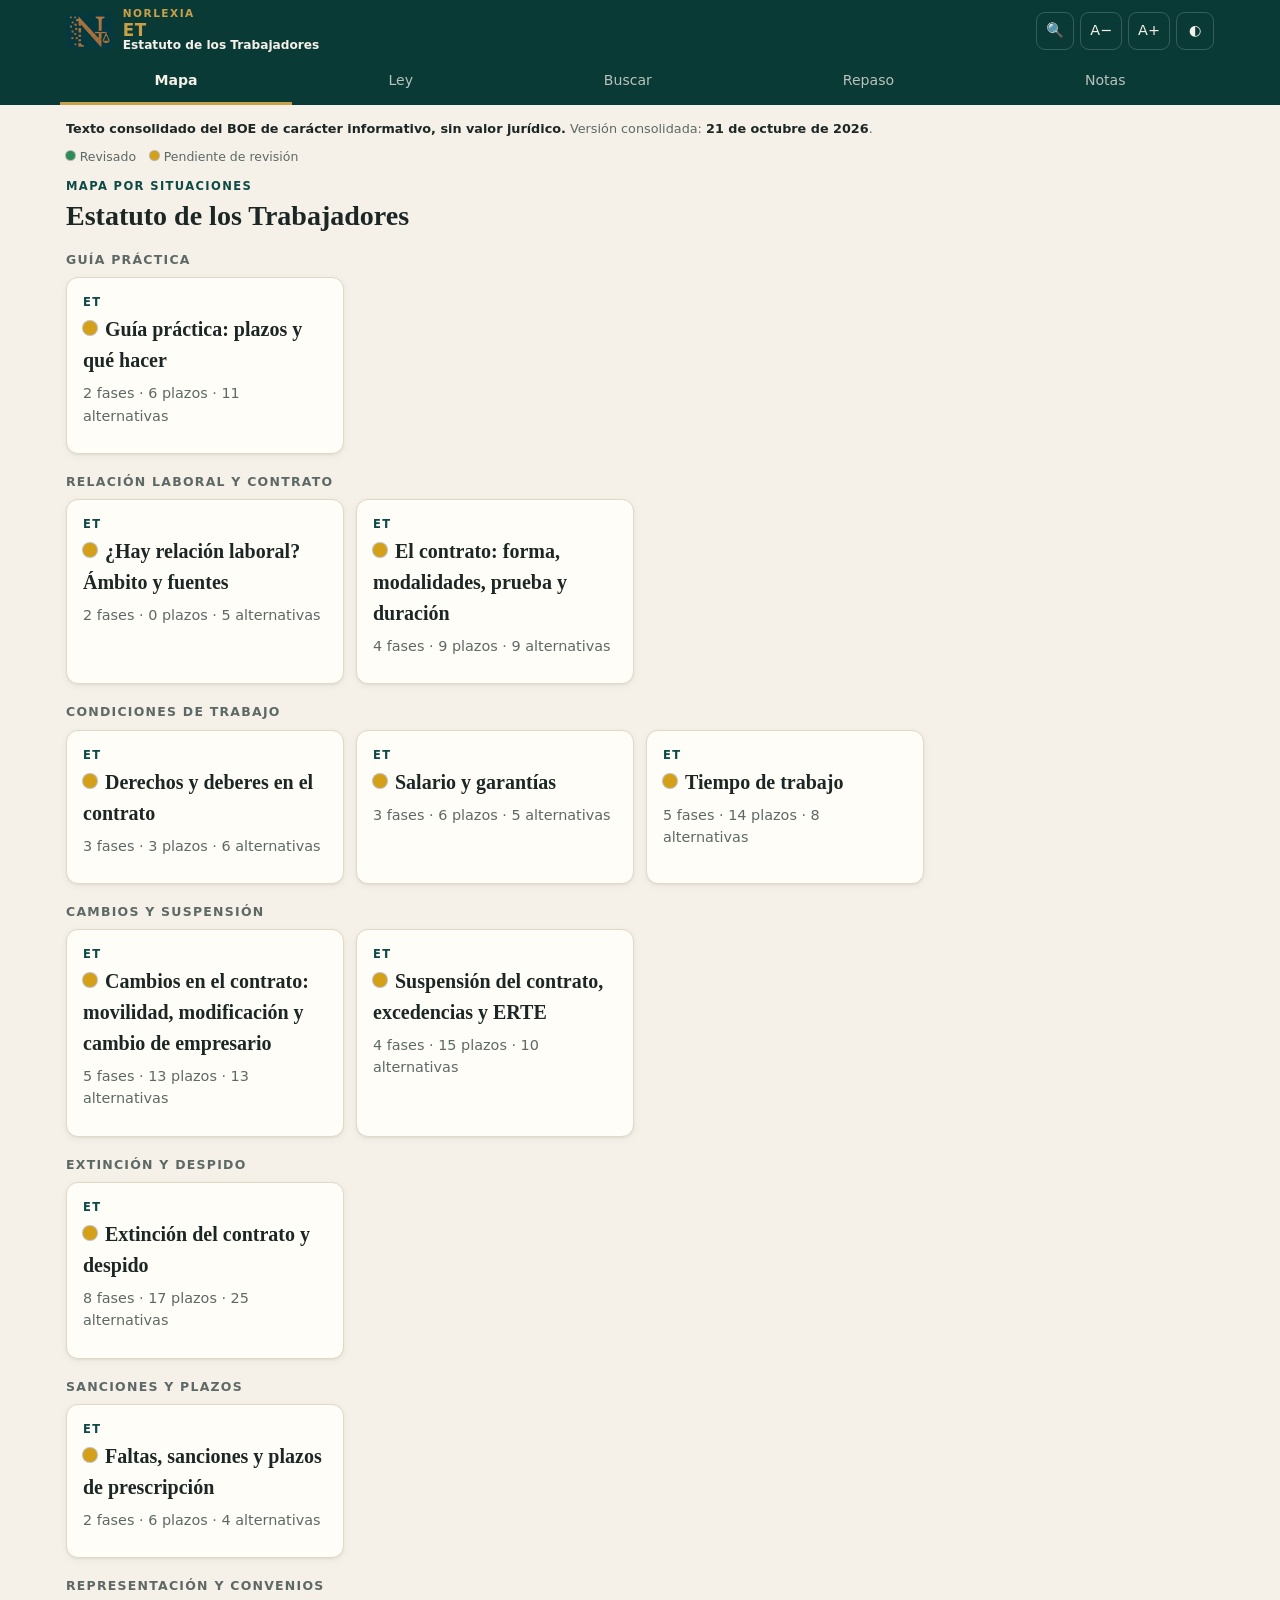
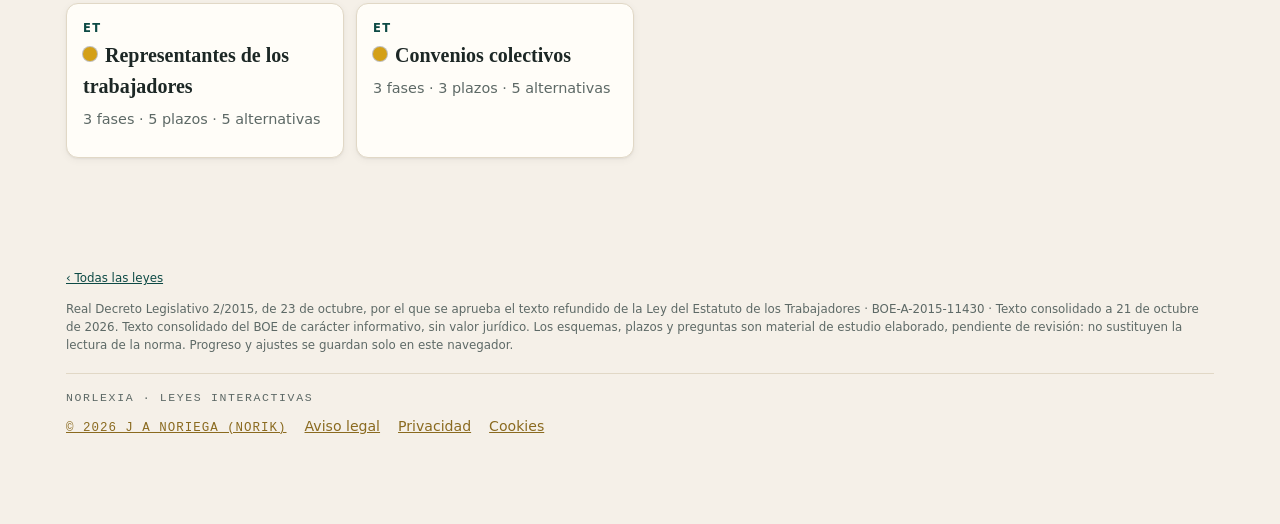
==== et/index.html @ 5eb11c20 "Rótulo del mapa configurable por ley; en el ET, «Mapa por situaciones» Co-Authored-By: Claude Opus 5" ====
<!doctype html>
<html lang="es">
<head>
<meta charset="utf-8">
<meta name="viewport" content="width=device-width, initial-scale=1, viewport-fit=cover">
<title>Mapa procesal NOrlexia</title>
<meta name="description" content="NOrlexia: leyes interactivas con el texto consolidado del BOE, mapa procesal y repaso.">
<style>
:root{
  --verde:#0d4a45; --verde-osc:#0a3a36; --oro:#c9a04a; --crema:#f5f0e8;
  --fondo:#f5f0e8; --superficie:#fffdf8; --superficie2:#efe8da; --texto:#1c2725; --suave:#5d6966;
  --borde:#e1d8c6; --acento:#0d4a45; --acento-txt:#fff; --enlace:#0d4a45; --chip:#e4efe9; --chip-txt:#0d4a45;
  --marca:#f3e3b8; --aviso:#fbf1d9; --aviso-borde:#e6cf94; --peligro:#9a3b1e; --pend:#8a5a00; --pend-fondo:#fdf0d2;
  --sombra:0 1px 2px rgba(0,0,0,.05),0 2px 8px rgba(0,0,0,.05);
  --tam:16px;
}
@media (prefers-color-scheme: dark){
  :root:not([data-theme="light"]){
    --fondo:#0b1c1a; --superficie:#112926; --superficie2:#163330; --texto:#ebe5d8; --suave:#a5b2ae;
    --borde:#244440; --acento:#c9a04a; --acento-txt:#0b1c1a; --enlace:#e3c278; --chip:#1c3b37; --chip-txt:#e3c278;
    --marca:#5a4a1f; --aviso:#2a2a1a; --aviso-borde:#5a4c22; --peligro:#f0a080; --pend:#f3c46b; --pend-fondo:#3a2f12;
    --sombra:none;
  }
}
:root[data-theme="dark"]{
  --fondo:#0b1c1a; --superficie:#112926; --superficie2:#163330; --texto:#ebe5d8; --suave:#a5b2ae;
  --borde:#244440; --acento:#c9a04a; --acento-txt:#0b1c1a; --enlace:#e3c278; --chip:#1c3b37; --chip-txt:#e3c278;
  --marca:#5a4a1f; --aviso:#2a2a1a; --aviso-borde:#5a4c22; --peligro:#f0a080; --pend:#f3c46b; --pend-fondo:#3a2f12;
  --sombra:none;
}
*{box-sizing:border-box}
html{-webkit-text-size-adjust:100%}
body{margin:0;background:var(--fondo);color:var(--texto);
  font:var(--tam)/1.55 system-ui,-apple-system,"Segoe UI",Roboto,sans-serif}
button,input,select{font:inherit;color:inherit}
a{color:var(--enlace)}
[hidden]{display:none!important}

/* ---------- cabecera ---------- */
header.cab{background:var(--verde-osc);color:var(--crema);position:sticky;top:0;z-index:20}
.cab-in{max-width:1180px;margin:0 auto;display:flex;align-items:center;gap:10px;padding:8px 16px}
.cab img{height:36px;width:auto;border-radius:6px;display:block}
.cab .marca{line-height:1.1;min-width:0}
.cab .marca b{display:block;letter-spacing:.14em;font-size:.66rem;color:var(--oro)}
#subtit{display:block;margin-top:1px}
#subtit .ab{display:block;font-size:1.05rem;font-weight:700;color:var(--oro);letter-spacing:.03em}
#subtit .nom{display:-webkit-box;-webkit-line-clamp:3;-webkit-box-orient:vertical;overflow:hidden;font-size:.76rem;font-weight:600;color:var(--crema);line-height:1.15}
.cab .acc{margin-left:auto;display:flex;gap:6px}
.ico{background:transparent;border:1px solid rgba(255,255,255,.18);color:var(--crema);border-radius:9px;
  height:38px;min-width:38px;padding:0 9px;cursor:pointer;font-size:.9rem;display:flex;align-items:center;justify-content:center;text-decoration:none}
nav.tabs{max-width:1180px;margin:0 auto;display:flex;gap:2px;padding:0 10px;overflow-x:auto;scrollbar-width:none}
nav.tabs::-webkit-scrollbar{display:none}
nav.tabs a{flex:1 0 auto;text-align:center;white-space:nowrap;padding:9px 4px 10px;color:rgba(245,240,232,.75);text-decoration:none;
  font-size:.88rem;border-bottom:3px solid transparent}
nav.tabs a[aria-current="page"]{color:var(--crema);border-bottom-color:var(--oro);font-weight:600}
:focus-visible{outline:3px solid var(--oro);outline-offset:2px}

main{max-width:1180px;margin:0 auto;padding:14px 16px 100px}
.aviso-boe{font-size:.8rem;color:var(--suave);margin:0 0 12px}
.aviso-boe b{color:var(--texto)}
.migas{font-size:.78rem;color:var(--suave);margin:2px 0 8px}
.migas a{color:var(--suave);text-decoration:none}
.migas span+span::before,.migas a+span::before{content:" / ";opacity:.6}
.eyebrow{font-size:.72rem;letter-spacing:.12em;text-transform:uppercase;color:var(--acento);font-weight:700}
h1.tit{font-family:Georgia,serif;font-size:1.75rem;line-height:1.15;margin:4px 0 6px}
.lead{color:var(--suave);margin:0 0 12px}
.ext p{margin:.3em 0 .5em}
.relac{margin:0 0 12px}.relac small{display:block;color:var(--suave);margin-bottom:4px}.relac .btn{margin:0 6px 6px 0;white-space:normal}
/* estado de revisión: punto de color (con texto oculto para lectores de pantalla) y leyenda */
:root{--punto-r:#2e8b57;--punto-p:#d4a017;--punto-e:#9aa3a1}
@media (prefers-color-scheme: dark){:root:not([data-theme="light"]){--punto-r:#6cc49a;--punto-p:#f3c46b;--punto-e:#7d8986}}
:root[data-theme="dark"]{--punto-r:#6cc49a;--punto-p:#f3c46b;--punto-e:#7d8986}
.punto{display:inline-block;width:.7em;height:.7em;border-radius:50%;margin-right:.4em;vertical-align:.05em;box-shadow:0 0 0 1px rgba(0,0,0,.25);flex:none}
.punto.r{background:var(--punto-r)}.punto.p{background:var(--punto-p)}.punto.e{background:var(--punto-e)}
.revis{display:inline-block;font-size:.78rem;font-weight:600;color:var(--suave);white-space:nowrap;vertical-align:middle}
.leyenda{font-size:.78rem;color:var(--suave);margin:-4px 0 12px;display:flex;flex-wrap:wrap;gap:4px 14px}
.pend{display:inline-block;background:var(--pend-fondo);color:var(--pend);border:1px solid var(--aviso-borde);
  font-size:.72rem;font-weight:700;border-radius:999px;padding:2px 9px;vertical-align:middle;white-space:nowrap}
.chip{display:inline-block;background:var(--chip);color:var(--chip-txt);border-radius:7px;padding:3px 8px;
  font-size:.8rem;font-weight:600;text-decoration:none;margin:2px 4px 2px 0;border:0;cursor:pointer;white-space:nowrap}
.chip.plazo{background:var(--oro);color:#1c1606;white-space:normal;max-width:100%}
.usado .chip,.mi-item .chip,.tarjeta .chip{white-space:normal;max-width:100%}
.btn{display:inline-flex;align-items:center;justify-content:center;gap:6px;background:var(--superficie);
  border:1px solid var(--borde);border-radius:10px;padding:9px 14px;cursor:pointer;text-decoration:none;color:var(--texto);font-weight:600}
.btn.prim{background:var(--acento);border-color:var(--acento);color:var(--acento-txt)}
.card{background:var(--superficie);border:1px solid var(--borde);border-radius:12px;box-shadow:var(--sombra)}

/* ---------- lista de procesos ---------- */
.grid{display:grid;grid-template-columns:repeat(auto-fill,minmax(260px,1fr));gap:12px}
.proc-card{padding:16px;text-decoration:none;color:var(--texto);display:block}
.proc-card h3{font-family:Georgia,serif;margin:2px 0 6px;font-size:1.25rem}
.proc-card p{margin:0 0 10px;color:var(--suave);font-size:.9rem}
.proc-card.prox{opacity:.55;pointer-events:none}
.seccion-t{font-size:.78rem;letter-spacing:.1em;text-transform:uppercase;color:var(--suave);margin:18px 0 8px;font-weight:700}

/* ---------- procedimiento ---------- */
.cabproc{display:flex;flex-wrap:wrap;gap:10px;align-items:flex-end;justify-content:space-between}
.resumen{display:grid;grid-template-columns:2fr 1fr 1fr;margin:12px 0}
.resumen>div{padding:10px 12px;border-right:1px solid var(--borde)}
.resumen>div:last-child{border-right:0}
.resumen small{display:block;font-size:.68rem;letter-spacing:.08em;text-transform:uppercase;color:var(--suave)}
.resumen b{font-size:.9rem}
.seg{display:flex;gap:18px;border-bottom:1px solid var(--borde);margin:6px 0 12px}
.seg button{background:none;border:0;padding:8px 0;cursor:pointer;color:var(--suave);font-weight:600;border-bottom:3px solid transparent;margin-bottom:-1px}
.seg button[aria-selected="true"]{color:var(--acento);border-bottom-color:var(--acento)}
.layout{display:block}
@media (min-width:980px){
  .layout{display:grid;grid-template-columns:minmax(0,1fr) 400px;gap:18px;align-items:start}
  .ficha-col{position:sticky;top:110px;max-height:calc(100vh - 124px);overflow:auto}
}
@media (max-width:979px){ .ficha-col{display:none} }
/* ruta */
.ruta{list-style:none;margin:0;padding:0;position:relative}
.ruta::before{content:"";position:absolute;left:22px;top:14px;bottom:14px;width:2px;background:var(--borde)}
.ruta li{position:relative;margin:0 0 10px}
.fase{display:flex;gap:12px;align-items:flex-start;width:100%;text-align:left;padding:12px;cursor:pointer;
  background:var(--superficie);border:1px solid var(--borde);border-radius:12px;box-shadow:var(--sombra);color:var(--texto)}
.fase .n{flex:0 0 auto;width:22px;height:22px;border-radius:50%;background:var(--superficie);
  border:2px solid var(--oro);font-size:.62rem;display:flex;align-items:center;justify-content:center;font-weight:700;color:var(--acento)}
.fase .cuerpo{flex:1;min-width:0}
.fase .t{font-weight:700;display:block}
.fase .s{font-size:.84rem;color:var(--suave);display:block}
.fase .meta{display:block;margin-top:6px}
.fase .art{font-family:Georgia,serif;color:var(--acento);font-weight:700;white-space:nowrap;font-size:.92rem}
.fase[aria-current="true"]{border-color:var(--acento);box-shadow:0 0 0 2px var(--acento) inset}
.fase[aria-current="true"] .n{background:var(--acento);color:var(--acento-txt);border-color:var(--acento)}
.bif{font-size:.75rem;color:var(--suave);white-space:nowrap}
/* ficha */
.ficha{padding:16px}
.ficha .eyebrow{color:var(--suave)}
.ficha h2{font-family:Georgia,serif;font-size:1.35rem;line-height:1.2;margin:4px 0 8px}
.ficha h4{font-size:.72rem;letter-spacing:.1em;text-transform:uppercase;color:var(--suave);margin:16px 0 6px;
  border-top:1px solid var(--borde);padding-top:12px}
.ficha p{margin:0 0 8px}
.plz{display:flex;gap:10px;align-items:flex-start;padding:8px 0;border-bottom:1px dashed var(--borde)}
.plz:last-child{border-bottom:0}
.plz .v{flex:0 0 auto;background:var(--oro);color:#1c1606;font-weight:800;border-radius:8px;padding:4px 8px;font-size:.85rem;max-width:45%}
.plz .d{flex:1;font-size:.9rem}
.lit{font-family:Georgia,serif;font-size:.86rem;color:var(--suave);border-left:3px solid var(--oro);padding:2px 0 2px 8px;margin:6px 0 0}
.lit::before{content:"«"} .lit::after{content:"»"}
.rama{display:block;width:100%;text-align:left;background:var(--superficie2);border:1px solid var(--borde);
  border-radius:10px;padding:10px 12px;margin:6px 0;cursor:pointer;color:var(--texto)}
.rama .q{font-weight:700}
.rama .q::before{content:"¿Y si ";color:var(--suave);font-weight:400}
.rama .q::after{content:"?"}
.rama .r{display:none;margin-top:6px;font-size:.92rem}
.rama[aria-expanded="true"] .r{display:block}
.rama .flecha{float:right;color:var(--oro)}
.preg{background:var(--aviso);border:1px solid var(--aviso-borde);border-radius:10px;padding:12px}
.preg .q{font-weight:700;margin:0 0 8px}
.preg .a{margin-top:8px}
.ley-ext{color:var(--enlace);font-weight:600;text-decoration:underline}
.nota{background:var(--aviso);border:1px solid var(--aviso-borde);border-radius:10px;padding:10px 12px;font-size:.86rem;margin-top:10px}
.nota.duda{border-left:4px solid var(--peligro)}
.nota b{color:var(--pend)}
.navfase{display:flex;justify-content:space-between;gap:8px;margin-top:14px}
.navfase .btn{font-size:.85rem;max-width:49%}
.legal-pie{font-size:.74rem;color:var(--suave);margin-top:12px}
/* hoja inferior */
.hoja-fondo{position:fixed;inset:0;background:rgba(0,0,0,.45);z-index:40}
.hoja{position:fixed;left:0;right:0;bottom:0;max-height:88vh;overflow:auto;z-index:41;background:var(--superficie);
  border-radius:16px 16px 0 0;box-shadow:0 -6px 24px rgba(0,0,0,.25);padding-bottom:env(safe-area-inset-bottom)}
.hoja .asa{position:sticky;top:0;background:var(--superficie);display:flex;justify-content:space-between;align-items:center;gap:8px;
  padding:10px 16px;border-bottom:1px solid var(--borde);z-index:1}
.hoja .asa b{font-size:.85rem;color:var(--suave)}
.hoja .asa .btn{white-space:nowrap;flex:0 0 auto}
@media (min-width:640px){ .hoja{left:50%;right:auto;width:640px;transform:translateX(-50%)} }

/* tablas */
.tabla{width:100%;border-collapse:collapse;font-size:.9rem}
.tabla th{text-align:left;font-size:.7rem;letter-spacing:.08em;text-transform:uppercase;color:var(--suave);padding:6px 8px;border-bottom:1px solid var(--borde)}
.tabla td{padding:9px 8px;border-bottom:1px solid var(--borde);vertical-align:top}
.tabla td.p{font-weight:800}
.lista-arts a{display:block;padding:9px 4px;border-bottom:1px solid var(--borde);text-decoration:none;color:var(--texto)}
.lista-arts a b{color:var(--enlace)}

/* ley: árbol y artículo */
.arbol details{border-left:2px solid var(--borde);margin:2px 0 2px 2px;padding-left:10px}
.arbol > details{border-left:0;padding-left:0;margin-left:0}
.arbol summary{cursor:pointer;padding:7px 4px;list-style:none;border-radius:6px}
.arbol summary::-webkit-details-marker{display:none}
.arbol summary::before{content:"▸";display:inline-block;width:1em;color:var(--oro);transition:transform .15s}
.arbol details[open] > summary::before{transform:rotate(90deg)}
.arbol .rot{font-weight:700;color:var(--acento)}
.arbol .est{color:var(--suave);font-style:italic}
.arbol ul{list-style:none;margin:0;padding:0 0 4px 1em}
.arbol li a{display:block;padding:6px 4px;text-decoration:none;color:var(--texto);border-radius:6px}
.arbol li a b{color:var(--enlace)}
.arbol .top-art{display:block;padding:7px 4px;font-weight:700;text-decoration:none}
article.art{padding:16px}
article.art h1{font-family:Georgia,serif;font-size:1.3rem;margin:0 0 12px;line-height:1.3}
article.art h1 .r{color:var(--acento)}
article.art .txt p{font-family:Georgia,serif;font-size:1.06em;margin:0 0 .75em;line-height:1.62}
article.art .txt p.cita{padding-left:1em;border-left:3px solid var(--borde)}
.nota-boe{font-size:.85rem;background:var(--aviso);border-left:4px solid var(--oro);padding:8px 10px;border-radius:6px;margin:.5em 0 .9em}
mark.destacado{background:var(--marca);color:inherit;font-weight:700;padding:0 2px}
mark.hl{background:var(--marca);color:inherit;padding:0 1px;border-radius:2px}
.navart{display:flex;justify-content:space-between;gap:8px;margin-top:12px}
.navart .btn{max-width:48%;font-weight:500;font-size:.88rem}
.usado{margin-top:12px;font-size:.88rem;border-top:1px solid var(--borde);padding-top:10px}

/* buscador */
.buscador input[type=search]{width:100%;padding:12px 14px;border:1px solid var(--borde);border-radius:12px;background:var(--superficie);font-size:1rem}
.opciones{display:flex;flex-wrap:wrap;gap:12px;font-size:.84rem;color:var(--suave);margin:8px 0}
.opciones label{display:flex;align-items:center;gap:4px;cursor:pointer}
.res-info{font-size:.84rem;color:var(--suave);margin:6px 0}
.resultados{list-style:none;padding:0;margin:0}
.resultados li{margin:8px 0}
.resultados a{display:block;padding:10px 12px;text-decoration:none;color:var(--texto)}
.resultados .t{color:var(--enlace);font-weight:700}
.resultados .frag{font-size:.86rem;color:var(--suave);margin-top:3px}
.tipo{font-size:.68rem;letter-spacing:.08em;text-transform:uppercase;color:var(--oro);font-weight:800}

/* repaso */
.rep-top{display:flex;flex-wrap:wrap;gap:8px;align-items:center;justify-content:space-between;margin-bottom:10px}
.rep-top select{padding:8px;border-radius:10px;border:1px solid var(--borde);background:var(--superficie);max-width:100%;min-width:0}
.rep-top{min-width:0}
.barra{height:8px;background:var(--superficie2);border-radius:99px;overflow:hidden;margin:6px 0 12px}
.barra i{display:block;height:100%;background:var(--oro)}
.tarjeta{padding:18px;min-height:220px}
.tarjeta .q{font-family:Georgia,serif;font-size:1.25rem;line-height:1.3;margin:8px 0 14px}
.tarjeta .a{border-top:1px solid var(--borde);padding-top:12px;margin-top:12px}
.botones{display:flex;gap:8px;flex-wrap:wrap;margin-top:14px}
.botones .btn{flex:1}
.vacio{color:var(--suave);font-style:italic}
/* recursos */
.selgrid{display:grid;grid-template-columns:1fr;gap:8px}
@media (min-width:760px){ .selgrid{grid-template-columns:1fr 1fr} }
.selres{display:block;width:100%;text-align:left;background:var(--superficie);border:1px solid var(--borde);border-radius:12px;padding:12px 14px;cursor:pointer;color:var(--texto);box-shadow:var(--sombra)}
.selres .quien{font-size:.68rem;letter-spacing:.08em;text-transform:uppercase;color:var(--suave);font-weight:700}
.selres .nom{font-weight:700;display:block;margin-top:2px}
.selres .sol{display:none;margin-top:10px;border-top:1px solid var(--borde);padding-top:10px}
.selres[aria-expanded="true"]{border-color:var(--acento)}
.selres[aria-expanded="true"] .sol{display:block}
.sol .rec{font-family:Georgia,serif;font-size:1.15rem;font-weight:700;color:var(--acento)}
.sol .ninguno{color:var(--peligro)}
.recficha{padding:14px 16px;margin-bottom:10px;scroll-margin-top:120px}
.recficha h3{font-family:Georgia,serif;margin:0 0 6px;font-size:1.2rem}
.recficha.novig{opacity:.75;border-style:dashed}
.recficha dl{margin:6px 0 0;display:grid;grid-template-columns:auto 1fr;gap:4px 12px;font-size:.92rem}
.recficha dt{color:var(--suave);font-weight:700;font-size:.78rem;text-transform:uppercase;letter-spacing:.06em;padding-top:2px}
.recficha dd{margin:0}
.opc{display:block;width:100%;text-align:left;margin:8px 0;padding:12px 14px;border-radius:10px;border:1px solid var(--borde);background:var(--superficie2);cursor:pointer;color:var(--texto);font-weight:600}
.opc.ok{background:#d9efe2;border-color:#2e7d4f;color:#14482b}
.opc.mal{background:#f6dcd3;border-color:var(--peligro);color:#6b2410}
:root[data-theme="dark"] .opc.ok{background:#1d4a32;color:#d8f3e2} :root[data-theme="dark"] .opc.mal{background:#4a2418;color:#f6dcd3}
/* marcadores y notas */
.mis{display:flex;flex-wrap:wrap;gap:6px;align-items:center;margin:8px 0 4px}
.mis .btn{padding:6px 10px;font-size:.85rem}
.mis .btn[aria-pressed="true"]{background:var(--oro);border-color:var(--oro);color:#1c1606}
.mis textarea{width:100%;min-height:88px;border:1px solid var(--borde);border-radius:10px;padding:10px;background:var(--superficie2);font:inherit;font-size:.95rem;color:var(--texto);resize:vertical}
.mis .guardado{font-size:.75rem;color:var(--suave)}
.mi-item{padding:12px 14px;margin-bottom:8px}
.mi-item .cab{display:flex;justify-content:space-between;gap:8px;align-items:flex-start}
.mi-item a.t{font-weight:700;text-decoration:none;color:var(--enlace)}
.mi-item .txtnota{white-space:pre-wrap;margin:6px 0 0;font-size:.92rem}
.mi-item .fecha{font-size:.72rem;color:var(--suave)}
.borrar{background:none;border:0;color:var(--peligro);cursor:pointer;font-size:.85rem;padding:2px 4px}
.ind{color:var(--oro);font-size:.8rem;margin-left:4px}
/* botón Atrás flotante */
#atras{position:fixed;left:14px;bottom:calc(14px + env(safe-area-inset-bottom));z-index:30;
  background:var(--acento);color:var(--acento-txt);border:0;border-radius:999px;padding:11px 18px 11px 14px;
  font-weight:700;font-size:.95rem;box-shadow:0 4px 14px rgba(0,0,0,.25);cursor:pointer}
footer{max-width:1180px;margin:0 auto;padding:0 16px 30px;font-size:.74rem;color:var(--suave)}
/* pie legal y ventana © (igual que norlexia.es) */
:root{--pie-oro:#8a6a1f}
@media (prefers-color-scheme: dark){:root:not([data-theme="light"]){--pie-oro:#c9a04a}}
:root[data-theme="dark"]{--pie-oro:#c9a04a}
.pie-legal{border-top:1px solid var(--borde);margin-top:18px;padding-top:16px;padding-bottom:56px}  /* deja sitio al botón «‹ Atrás» */
.pie-marca{font:500 .72rem/1.4 ui-monospace,SFMono-Regular,Menlo,Consolas,monospace;letter-spacing:.14em;text-transform:uppercase;color:var(--suave);margin:0 0 10px}
.pie-links{display:flex;flex-wrap:wrap;gap:6px 18px;align-items:baseline;margin:0;font-size:.88rem}
.pie-links a{color:var(--pie-oro)}
.pie-copy{background:none;border:0;padding:0;cursor:pointer;color:var(--pie-oro);text-decoration:underline;font:500 .78rem/1.4 ui-monospace,SFMono-Regular,Menlo,Consolas,monospace;letter-spacing:.08em;text-transform:uppercase}
.ip{max-width:600px;width:calc(100% - 32px);border:1px solid rgba(255,255,255,.12);border-radius:10px;padding:22px 24px 10px;background:#062e2b;color:#e3ded2;box-shadow:0 20px 50px rgba(0,0,0,.45);font-size:16px}
.ip::backdrop{background:rgba(5,20,18,.55)}
.ip-cab{display:flex;justify-content:space-between;align-items:flex-start;gap:14px}
.ip h2{font-family:Georgia,serif;font-size:1.25rem;font-weight:500;line-height:1.3;margin:0 0 14px;color:#f5f0e8}
.ip-cerrar{flex:none;background:transparent;border:1px solid rgba(255,255,255,.25);color:#e3ded2;border-radius:6px;padding:7px 12px;cursor:pointer;font:500 .72rem ui-monospace,SFMono-Regular,Menlo,Consolas,monospace;letter-spacing:.12em;text-transform:uppercase}
.ip p{margin:0 0 12px;font-size:.95rem;line-height:1.6}
.ip strong{color:#f5f0e8}
.ley-boe{color:inherit;text-decoration:underline;text-decoration-color:var(--oro,#c9a04a);text-underline-offset:4px}
</style>
</head>
<body>
<header class="cab">
  <div class="cab-in">
    <a href="../index.html" title="Todas las leyes" style="display:flex;align-items:center;gap:10px;text-decoration:none;color:inherit;min-width:0">
    <img id="logo" alt="NOrlexia" width="47" height="36">
    <div class="marca"><b>NORLEXIA</b><span id="subtit">Mapa procesal</span></div></a>
    <div class="acc">
      <a class="ico" href="#buscar" title="Buscar" aria-label="Buscar">🔍</a>
      <button class="ico" id="menos" title="Reducir letra" aria-label="Reducir tamaño de letra">A−</button>
      <button class="ico" id="mas" title="Aumentar letra" aria-label="Aumentar tamaño de letra">A+</button>
      <button class="ico" id="tema" title="Modo claro/oscuro" aria-label="Cambiar modo claro u oscuro">◐</button>
    </div>
  </div>
  <nav class="tabs" aria-label="Secciones">
    <a href="#procesos" data-v="procesos">Mapa</a>
    <a href="#procedimientos" data-v="procedimientos">Procedimientos</a>
    <a href="#recursos" data-v="recursos">Recursos</a>
    <a href="#ley" data-v="ley">Ley</a>
    <a href="#buscar" data-v="buscar">Buscar</a>
    <a href="#repaso" data-v="repaso">Repaso</a>
    <a href="#notas" data-v="notas">Notas</a>
  </nav>
</header>

<main id="main">
  <p class="aviso-boe" id="aviso"></p>
  <p class="leyenda" id="leyenda" aria-label="Leyenda del estado de revisión"></p>
  <section id="v-procesos" hidden></section>
  <section id="v-proc" hidden></section>
  <section id="v-procedimientos" hidden></section>
  <section id="v-ley" hidden><div class="arbol" id="arbol"></div></section>
  <section id="v-art" hidden></section>
  <section id="v-buscar" hidden>
    <div class="buscador">
      <input type="search" id="q" placeholder="Artículo (7 bis, DA 5), fase, plazo o texto" autocomplete="off" aria-label="Buscar">
      <div class="opciones">
        <label><input type="radio" name="modo" value="auto" checked> Todo</label>
        <label><input type="radio" name="modo" value="num"> Nº de artículo</label>
        <label><input type="radio" name="modo" value="txt"> Texto de la ley</label>
        <label><input type="checkbox" id="exacta"> Frase exacta</label>
      </div>
    </div>
    <div class="res-info" id="resinfo"></div>
    <ul class="resultados" id="res"></ul>
    <p class="vacio" id="ayuda">Busca por número («404», «283 bis a», «DA 5»), por fase o plazo («contestar», «rebeldía») o por cualquier texto de la ley. Sin distinguir tildes ni mayúsculas.</p>
  </section>
  <section id="v-repaso" hidden></section>
  <section id="v-recursos" hidden></section>
  <section id="v-notas" hidden></section>
</main>
<button id="atras" hidden aria-label="Volver a la pantalla anterior">‹ Atrás</button>
<div class="hoja-fondo" id="hojaFondo" hidden></div>
<div class="hoja" id="hoja" hidden role="dialog" aria-modal="true" aria-labelledby="hojaTit">
  <div class="asa"><b id="hojaTit"></b><a class="btn" id="hojaCerrar" href="#">Cerrar ✕</a></div>
  <div id="hojaCuerpo"></div>
</div>
<footer><p><a href="../index.html">‹ Todas las leyes</a></p><p id="pie"></p>
<div class="pie-legal">
  <p class="pie-marca">NORLEXIA · Leyes interactivas</p>
  <nav class="pie-links" aria-label="Información legal">
    <button type="button" class="pie-copy" id="ipAbrir" aria-haspopup="dialog">© 2026 J A Noriega (Norik)</button>
    <a href="../aviso-legal.html">Aviso legal</a>
    <a href="../politica-privacidad.html">Privacidad</a>
    <a href="../cookies.html">Cookies</a>
  </nav>
</div>
</footer>
<dialog class="ip" id="ip" aria-labelledby="ipTit">
  <div class="ip-cab"><h2 id="ipTit">Propiedad intelectual y condiciones de uso</h2>
    <button type="button" class="ip-cerrar" id="ipCerrar">Cerrar</button></div>
  <p><strong>© 2026 J A Noriega (Norik). Desarrollador de NORLEXia.</strong></p>
  <p>Se autoriza consultar esta web y compartir su dirección libremente.</p>
  <p>No se autoriza copiar ni modificar el código, la estructura, el diseño ni el desarrollo original, ni
    explotarlos comercialmente, sin autorización previa y expresa de su desarrollador.</p>
  <p>Las normas, los datos públicos y los enlaces a fuentes oficiales conservan su propio régimen jurídico y no se
    reivindican como contenido exclusivo.</p>
</dialog>

<script id="datos-ley" type="application/json">{"ley":{"id":"et","nombre":"Real Decreto Legislativo 2/2015, de 23 de octubre, por el que se aprueba el texto refundido de la Ley del Estatuto de los Trabajadores","abreviatura":"ET","boe":"BOE-A-2015-11430","fecha_version":"21 de octubre de 2026","nota_general_boe":"","aviso":"Texto consolidado del BOE de carácter informativo, sin valor jurídico","nombre_corto":"Estatuto de los Trabajadores","titulo_mapa":"Estatuto de los Trabajadores","rotulo_mapa":"Mapa por situaciones"},"estructura":[{"tipo":"articulo","clave":"preambulo"},{"tipo":"titulo","rotulo":"TÍTULO I","titulo":"De la relación individual de trabajo","hijos":[{"tipo":"capitulo","rotulo":"CAPÍTULO I","titulo":"Disposiciones generales","hijos":[{"tipo":"seccion","rotulo":"Sección 1.ª","titulo":"Ámbito y fuentes","hijos":[{"tipo":"articulo","clave":"1"},{"tipo":"articulo","clave":"2"},{"tipo":"articulo","clave":"3"}]},{"tipo":"seccion","rotulo":"Sección 2.ª","titulo":"Derechos y deberes laborales básicos","hijos":[{"tipo":"articulo","clave":"4"},{"tipo":"articulo","clave":"5"}]},{"tipo":"seccion","rotulo":"Sección 3.ª","titulo":"Elementos y eficacia del contrato de trabajo","hijos":[{"tipo":"articulo","clave":"6"},{"tipo":"articulo","clave":"7"},{"tipo":"articulo","clave":"8"},{"tipo":"articulo","clave":"9"}]},{"tipo":"seccion","rotulo":"Sección 4.ª","titulo":"Modalidades del contrato de trabajo","hijos":[{"tipo":"articulo","clave":"10"},{"tipo":"articulo","clave":"11"},{"tipo":"articulo","clave":"12"},{"tipo":"articulo","clave":"13"}]}]},{"tipo":"capitulo","rotulo":"CAPÍTULO II","titulo":"Contenido del contrato de trabajo","hijos":[{"tipo":"seccion","rotulo":"Sección 1.ª","titulo":"Duración del contrato","hijos":[{"tipo":"articulo","clave":"14"},{"tipo":"articulo","clave":"15"},{"tipo":"articulo","clave":"16"}]},{"tipo":"seccion","rotulo":"Sección 2.ª","titulo":"Derechos y deberes derivados del contrato","hijos":[{"tipo":"articulo","clave":"17"},{"tipo":"articulo","clave":"18"},{"tipo":"articulo","clave":"19"},{"tipo":"articulo","clave":"20"},{"tipo":"articulo","clave":"20 bis"},{"tipo":"articulo","clave":"21"}]},{"tipo":"seccion","rotulo":"Sección 3.ª","titulo":"Clasificación profesional y promoción en el trabajo","hijos":[{"tipo":"articulo","clave":"22"},{"tipo":"articulo","clave":"23"},{"tipo":"articulo","clave":"24"},{"tipo":"articulo","clave":"25"}]},{"tipo":"seccion","rotulo":"Sección 4.ª","titulo":"Salarios y garantías salariales","hijos":[{"tipo":"articulo","clave":"26"},{"tipo":"articulo","clave":"27"},{"tipo":"articulo","clave":"28"},{"tipo":"articulo","clave":"29"},{"tipo":"articulo","clave":"30"},{"tipo":"articulo","clave":"31"},{"tipo":"articulo","clave":"32"},{"tipo":"articulo","clave":"33"}]},{"tipo":"seccion","rotulo":"Sección 5.ª","titulo":"Tiempo de trabajo","hijos":[{"tipo":"articulo","clave":"34"},{"tipo":"articulo","clave":"35"},{"tipo":"articulo","clave":"36"},{"tipo":"articulo","clave":"37"},{"tipo":"articulo","clave":"38"}]}]},{"tipo":"capitulo","rotulo":"CAPÍTULO III","titulo":"Modificación, suspensión y extinción del contrato de trabajo","hijos":[{"tipo":"seccion","rotulo":"Sección 1.ª","titulo":"Movilidad funcional y geográfica","hijos":[{"tipo":"articulo","clave":"39"},{"tipo":"articulo","clave":"40"},{"tipo":"articulo","clave":"41"}]},{"tipo":"seccion","rotulo":"Sección 2.ª","titulo":"Garantías por cambio de empresario","hijos":[{"tipo":"articulo","clave":"42"},{"tipo":"articulo","clave":"43"},{"tipo":"articulo","clave":"44"}]},{"tipo":"seccion","rotulo":"Sección 3.ª","titulo":"Suspensión del contrato","hijos":[{"tipo":"articulo","clave":"45"},{"tipo":"articulo","clave":"46"},{"tipo":"articulo","clave":"47"},{"tipo":"articulo","clave":"47 bis"},{"tipo":"articulo","clave":"48"},{"tipo":"articulo","clave":"48 bis"}]},{"tipo":"seccion","rotulo":"Sección 4.ª","titulo":"Extinción del contrato","hijos":[{"tipo":"articulo","clave":"49"},{"tipo":"articulo","clave":"50"},{"tipo":"articulo","clave":"51"},{"tipo":"articulo","clave":"52"},{"tipo":"articulo","clave":"53"},{"tipo":"articulo","clave":"54"},{"tipo":"articulo","clave":"55"},{"tipo":"articulo","clave":"56"}]},{"tipo":"seccion","rotulo":"Sección 5.ª","titulo":"Procedimiento concursal","hijos":[{"tipo":"articulo","clave":"57"}]}]},{"tipo":"capitulo","rotulo":"CAPÍTULO IV","titulo":"Faltas y sanciones de los trabajadores","hijos":[{"tipo":"articulo","clave":"58"}]},{"tipo":"capitulo","rotulo":"CAPÍTULO V","titulo":"Plazos de prescripción","hijos":[{"tipo":"seccion","rotulo":"Sección 1.ª","titulo":"Prescripción de acciones derivadas del contrato","hijos":[{"tipo":"articulo","clave":"59"}]},{"tipo":"seccion","rotulo":"Sección 2.ª","titulo":"Prescripción de las infracciones y faltas","hijos":[{"tipo":"articulo","clave":"60"}]}]}]},{"tipo":"titulo","rotulo":"TÍTULO II","titulo":"De los derechos de representación colectiva y de reunión de los trabajadores en la empresa","hijos":[{"tipo":"capitulo","rotulo":"CAPÍTULO I","titulo":"Del derecho de representación colectiva","hijos":[{"tipo":"articulo","clave":"61"},{"tipo":"seccion","rotulo":"Sección 1.ª","titulo":"Órganos de representación","hijos":[{"tipo":"articulo","clave":"62"},{"tipo":"articulo","clave":"63"},{"tipo":"articulo","clave":"64"},{"tipo":"articulo","clave":"65"},{"tipo":"articulo","clave":"66"},{"tipo":"articulo","clave":"67"},{"tipo":"articulo","clave":"68"}]},{"tipo":"seccion","rotulo":"Sección 2.ª","titulo":"Procedimiento electoral","hijos":[{"tipo":"articulo","clave":"69"},{"tipo":"articulo","clave":"70"},{"tipo":"articulo","clave":"71"},{"tipo":"articulo","clave":"72"},{"tipo":"articulo","clave":"73"},{"tipo":"articulo","clave":"74"},{"tipo":"articulo","clave":"75"},{"tipo":"articulo","clave":"76"}]}]},{"tipo":"capitulo","rotulo":"CAPÍTULO II","titulo":"Del derecho de reunión","hijos":[{"tipo":"articulo","clave":"77"},{"tipo":"articulo","clave":"78"},{"tipo":"articulo","clave":"79"},{"tipo":"articulo","clave":"80"},{"tipo":"articulo","clave":"81"}]}]},{"tipo":"titulo","rotulo":"TÍTULO III","titulo":"De la negociación colectiva y de los convenios colectivos","hijos":[{"tipo":"capitulo","rotulo":"CAPÍTULO I","titulo":"Disposiciones generales","hijos":[{"tipo":"seccion","rotulo":"Sección 1.ª","titulo":"Naturaleza y efectos de los convenios","hijos":[{"tipo":"articulo","clave":"82"},{"tipo":"articulo","clave":"83"},{"tipo":"articulo","clave":"84"},{"tipo":"articulo","clave":"85"},{"tipo":"articulo","clave":"86"}]},{"tipo":"seccion","rotulo":"Sección 2.ª","titulo":"Legitimación","hijos":[{"tipo":"articulo","clave":"87"},{"tipo":"articulo","clave":"88"}]}]},{"tipo":"capitulo","rotulo":"CAPÍTULO II","titulo":"Procedimiento","hijos":[{"tipo":"seccion","rotulo":"Sección 1.ª","titulo":"Tramitación, aplicación e interpretación","hijos":[{"tipo":"articulo","clave":"89"},{"tipo":"articulo","clave":"90"},{"tipo":"articulo","clave":"91"}]},{"tipo":"seccion","rotulo":"Sección 2.ª","titulo":"Adhesión y extensión","hijos":[{"tipo":"articulo","clave":"92"}]}]}]},{"tipo":"grupo","rotulo":"","titulo":"Disposiciones adicionales","hijos":[{"tipo":"articulo","clave":"da1"},{"tipo":"articulo","clave":"da2"},{"tipo":"articulo","clave":"da3"},{"tipo":"articulo","clave":"da4"},{"tipo":"articulo","clave":"da5"},{"tipo":"articulo","clave":"da6"},{"tipo":"articulo","clave":"da7"},{"tipo":"articulo","clave":"da8"},{"tipo":"articulo","clave":"da9"},{"tipo":"articulo","clave":"da10"},{"tipo":"articulo","clave":"da11"},{"tipo":"articulo","clave":"da12"},{"tipo":"articulo","clave":"da13"},{"tipo":"articulo","clave":"da14"},{"tipo":"articulo","clave":"da15"},{"tipo":"articulo","clave":"da16"},{"tipo":"articulo","clave":"da17"},{"tipo":"articulo","clave":"da18"},{"tipo":"articulo","clave":"da19"},{"tipo":"articulo","clave":"da20"},{"tipo":"articulo","clave":"da21"},{"tipo":"articulo","clave":"da22"},{"tipo":"articulo","clave":"da23"},{"tipo":"articulo","clave":"da24"},{"tipo":"articulo","clave":"da25"},{"tipo":"articulo","clave":"da26"},{"tipo":"articulo","clave":"da27"},{"tipo":"articulo","clave":"da28"},{"tipo":"articulo","clave":"da29"}]},{"tipo":"grupo","rotulo":"","titulo":"Disposiciones transitorias","hijos":[{"tipo":"articulo","clave":"dt1"},{"tipo":"articulo","clave":"dt2"},{"tipo":"articulo","clave":"dt3"},{"tipo":"articulo","clave":"dt4"},{"tipo":"articulo","clave":"dt5"},{"tipo":"articulo","clave":"dt6"},{"tipo":"articulo","clave":"dt7"},{"tipo":"articulo","clave":"dt8"},{"tipo":"articulo","clave":"dt9"},{"tipo":"articulo","clave":"dt10"},{"tipo":"articulo","clave":"dt11"},{"tipo":"articulo","clave":"dt12"},{"tipo":"articulo","clave":"dt13"}]},{"tipo":"grupo","rotulo":"","titulo":"Disposiciones finales","hijos":[{"tipo":"articulo","clave":"df1"},{"tipo":"articulo","clave":"df2"}]}],"articulos":{"preambulo":{"rotulo":"Real Decreto Legislativo de aprobación","titulo":"","texto_literal":"El artículo Uno.d) de la Ley 20/2014, de 29 de octubre, por la que se delega en el Gobierno la potestad de dictar diversos textos refundidos, en virtud de lo establecido en el artículo 82 y siguientes de la Constitución Española, autorizó al Gobierno para aprobar un texto refundido en el que se integrasen, debidamente regularizadas, aclaradas y armonizadas, el texto refundido de la Ley del Estatuto de los Trabajadores, aprobado mediante Real Decreto Legislativo 1/1995, de 24 de marzo, y todas las disposiciones legales relacionadas que se enumeran en ese apartado, así como las normas con rango de ley que las hubieren modificado. El plazo para la realización de dicho texto era de doce meses a partir de la entrada en vigor de la citada Ley 20/2014, que tuvo lugar el 31 de octubre de 2014.\nEste real decreto legislativo ha sido sometido a consulta de las organizaciones sindicales y empresariales más representativas. Además, ha sido informado por el Consejo Económico y Social.\nEn su virtud, a propuesta de la Ministra de Empleo y Seguridad Social, de acuerdo con el Consejo de Estado y previa deliberación del Consejo de Ministros en su reunión del día 23 de octubre de 2015,\nDISPONGO: Artículo único. Aprobación del texto refundido de la Ley del Estatuto de los Trabajadores.\nSe aprueba el texto refundido de la Ley del Estatuto de los Trabajadores que se inserta a continuación. Disposición derogatoria única. Derogación normativa.\nQuedan derogadas cuantas disposiciones de igual o inferior rango se opongan a lo dispuesto en este real decreto legislativo y en el texto refundido que aprueba y, en particular, las siguientes:\n1. El Real Decreto Legislativo 1/1995, de 24 de marzo, por el que se aprueba el texto refundido de la Ley del Estatuto de los Trabajadores.\n2. La disposición adicional cuarta y la disposición transitoria segunda de la Ley 12/2001, de 9 de julio, de medidas urgentes de reforma del mercado de trabajo para el incremento del empleo y la mejora de su calidad.\n3. La disposición adicional séptima y la disposición transitoria segunda de la Ley 43/2006, de 29 de diciembre, para la mejora del crecimiento y del empleo.\n4. Las disposiciones adicionales primera y tercera y las disposiciones transitorias primera, segunda y duodécima de la Ley 35/2010, de 17 de septiembre, de medidas urgentes para la reforma del mercado de trabajo.\n5. El artículo 5, la disposición adicional quinta y las disposiciones transitorias primera y segunda del Real Decreto-ley 10/2011, de 26 de agosto, de medidas urgentes para la promoción del empleo de los jóvenes, el fomento de la estabilidad en el empleo y el mantenimiento del programa de recualificación profesional de las personas que agoten su protección por desempleo.\n6. El artículo 17, las disposiciones adicionales sexta y novena, las disposiciones transitorias quinta y sexta, el apartado 1 de la disposición transitoria novena y las disposiciones transitorias décima y decimoquinta de la Ley 3/2012, de 6 de julio, de medidas urgentes para la reforma del mercado laboral.\n7. La disposición transitoria séptima del Real Decreto-ley 20/2012, de 13 de julio, de medidas para garantizar la estabilidad presupuestaria y de fomento de la competitividad.\n8. La disposición adicional sexta del Real Decreto-ley 5/2013, de 15 de marzo, de medidas para favorecer la continuidad de la vida laboral de los trabajadores de mayor edad y promover el envejecimiento activo.\n9. La disposición transitoria única del Real Decreto-ley 16/2013, de 20 de diciembre, de medidas para favorecer la contratación estable y mejorar la empleabilidad de los trabajadores.\n10. La disposición transitoria segunda de la Ley 1/2014, de 28 de febrero, para la protección de los trabajadores a tiempo parcial y otras medidas urgentes en el orden económico y social.\nDado en Oviedo, el 23 de octubre de 2015.\nFELIPE R.\nLa Ministra de Empleo y Seguridad Social,\nFÁTIMA BÁÑEZ GARCÍA","ruta":[]},"1":{"rotulo":"Artículo 1","titulo":"Ámbito de aplicación.","texto_literal":"1. Esta ley será de aplicación a los trabajadores que voluntariamente presten sus servicios retribuidos por cuenta ajena y dentro del ámbito de organización y dirección de otra persona, física o jurídica, denominada empleador o empresario.\n2. A los efectos de esta ley, serán empresarios todas las personas, físicas o jurídicas, o comunidades de bienes que reciban la prestación de servicios de las personas referidas en el apartado anterior, así como de las personas contratadas para ser cedidas a empresas usuarias por empresas de trabajo temporal legalmente constituidas.\n3. Se excluyen del ámbito regulado por esta ley:\na) La relación de servicio de los funcionarios públicos, que se regirá por las correspondientes normas legales y reglamentarias, así como la del personal al servicio de las Administraciones Públicas y demás entes, organismos y entidades del sector público, cuando, al amparo de una ley, dicha relación se regule por normas administrativas o estatutarias.\nb) Las prestaciones personales obligatorias.\nc) La actividad que se limite, pura y simplemente, al mero desempeño del cargo de consejero o miembro de los órganos de administración en las empresas que revistan la forma jurídica de sociedad y siempre que su actividad en la empresa solo comporte la realización de cometidos inherentes a tal cargo.\nd) Los trabajos realizados a título de amistad, benevolencia o buena vecindad.\ne) Los trabajos familiares, salvo que se demuestre la condición de asalariados de quienes los llevan a cabo. Se considerarán familiares, a estos efectos, siempre que convivan con el empresario, el cónyuge, los descendientes, ascendientes y demás parientes por consanguinidad o afinidad, hasta el segundo grado inclusive y, en su caso, por adopción.\nf) La actividad de las personas que intervengan en operaciones mercantiles por cuenta de uno o más empresarios, siempre que queden personalmente obligados a responder del buen fin de la operación asumiendo el riesgo y ventura de la misma.\ng) En general, todo trabajo que se efectúe en desarrollo de relación distinta de la que define el apartado 1.\nA tales efectos se entenderá excluida del ámbito laboral la actividad de las personas prestadoras del servicio de transporte al amparo de autorizaciones administrativas de las que sean titulares, realizada, mediante el correspondiente precio, con vehículos comerciales de servicio público cuya propiedad o poder directo de disposición ostenten, aun cuando dichos servicios se realicen de forma continuada para un mismo cargador o comercializador.\n4. La legislación laboral española será de aplicación al trabajo que presten los trabajadores españoles contratados en España al servicio de empresas españolas en el extranjero, sin perjuicio de las normas de orden público aplicables en el lugar de trabajo. Dichos trabajadores tendrán, al menos, los derechos económicos que les corresponderían de trabajar en territorio español.\n5. A efectos de esta ley se considera centro de trabajo la unidad productiva con organización específica, que sea dada de alta, como tal, ante la autoridad laboral.\nEn la actividad de trabajo en el mar se considerará como centro de trabajo el buque, entendiéndose situado en la provincia donde radique su puerto de base.","ruta":["TÍTULO I. De la relación individual de trabajo","CAPÍTULO I. Disposiciones generales","Sección 1.ª. Ámbito y fuentes"]},"2":{"rotulo":"Artículo 2","titulo":"Relaciones laborales de carácter especial.","texto_literal":"1. Se considerarán relaciones laborales de carácter especial:\na) La del personal de alta dirección no incluido en el artículo 1.3.c).\nb) La del servicio del hogar familiar.\nc) La de los penados en las instituciones penitenciarias.\nd) La de los deportistas profesionales.\ne) La de las personas artistas que desarrollan su actividad en las artes escénicas, audiovisuales y musicales, así como las personas que realizan actividades técnicas o auxiliares necesarias para el desarrollo de dicha actividad.\nf) La de las personas que intervengan en operaciones mercantiles por cuenta de uno o más empresarios sin asumir el riesgo y ventura de aquellas.\ng) La de los trabajadores con discapacidad que presten sus servicios en los centros especiales de empleo.\nh) (Derogada)\ni) La de los menores sometidos a la ejecución de medidas de internamiento para el cumplimiento de su responsabilidad penal.\nj) La de residencia para la formación de especialistas en Ciencias de la Salud.\nk) La de los abogados que prestan servicios en despachos de abogados, individuales o colectivos.\nl) Cualquier otro trabajo que sea expresamente declarado como relación laboral de carácter especial por una ley.\n2. En todos los supuestos señalados en el apartado anterior, la regulación de dichas relaciones laborales respetará los derechos básicos reconocidos por la Constitución.","ruta":["TÍTULO I. De la relación individual de trabajo","CAPÍTULO I. Disposiciones generales","Sección 1.ª. Ámbito y fuentes"]},"3":{"rotulo":"Artículo 3","titulo":"Fuentes de la relación laboral.","texto_literal":"1. Los derechos y obligaciones concernientes a la relación laboral se regulan:\na) Por las disposiciones legales y reglamentarias del Estado.\nb) Por los convenios colectivos.\nc) Por la voluntad de las partes, manifestada en el contrato de trabajo, siendo su objeto lícito y sin que en ningún caso puedan establecerse en perjuicio del trabajador condiciones menos favorables o contrarias a las disposiciones legales y convenios colectivos antes expresados.\nd) Por los usos y costumbres locales y profesionales.\n2. Las disposiciones legales y reglamentarias se aplicarán con sujeción estricta al principio de jerarquía normativa. Las disposiciones reglamentarias desarrollarán los preceptos que establecen las normas de rango superior, pero no podrán establecer condiciones de trabajo distintas a las establecidas por las leyes a desarrollar.\n3. Los conflictos originados entre los preceptos de dos o más normas laborales, tanto estatales como pactadas, que deberán respetar en todo caso los mínimos de derecho necesario, se resolverán mediante la aplicación de lo más favorable para el trabajador apreciado en su conjunto, y en cómputo anual, respecto de los conceptos cuantificables.\n4. Los usos y costumbres solo se aplicarán en defecto de disposiciones legales, convencionales o contractuales, a no ser que cuenten con una recepción o remisión expresa.\n5. Los trabajadores no podrán disponer válidamente, antes o después de su adquisición, de los derechos que tengan reconocidos por disposiciones legales de derecho necesario. Tampoco podrán disponer válidamente de los derechos reconocidos como indisponibles por convenio colectivo.","ruta":["TÍTULO I. De la relación individual de trabajo","CAPÍTULO I. Disposiciones generales","Sección 1.ª. Ámbito y fuentes"]},"4":{"rotulo":"Artículo 4","titulo":"Derechos laborales.","texto_literal":"1. Los trabajadores tienen como derechos básicos, con el contenido y alcance que para cada uno de los mismos disponga su específica normativa, los de:\na) Trabajo y libre elección de profesión u oficio.\nb) Libre sindicación.\nc) Negociación colectiva.\nd) Adopción de medidas de conflicto colectivo.\ne) Huelga.\nf) Reunión.\ng) Información, consulta y participación en la empresa.\n2. En la relación de trabajo, los trabajadores tienen derecho:\na) A la ocupación efectiva.\nb) A la promoción y formación profesional en el trabajo, incluida la dirigida a su adaptación a las modificaciones operadas en el puesto de trabajo, así como al desarrollo de planes y acciones formativas tendentes a favorecer su mayor empleabilidad.\nc) A no ser discriminadas directa o indirectamente para el empleo o, una vez empleados, por razones de estado civil, edad dentro de los límites marcados por esta ley, origen racial o étnico, condición social, religión o convicciones, ideas políticas, orientación sexual, identidad sexual, expresión de género, características sexuales, afiliación o no a un sindicato, por razón de lengua dentro del Estado español, discapacidad, así como por razón de sexo, incluido el trato desfavorable dispensado a mujeres u hombres por el ejercicio de los derechos de conciliación o corresponsabilidad de la vida familiar y laboral.\nd) A su integridad física y a una adecuada política de prevención de riesgos laborales.\ne) Al respeto de su intimidad y a la consideración debida a su dignidad, comprendida la protección frente al acoso por razón de origen racial o étnico, religión o convicciones, discapacidad, edad u orientación sexual, y frente al acoso sexual y al acoso por razón de sexo.\nf) A la percepción puntual de la remuneración pactada o legalmente establecida.\ng) Al ejercicio individual de las acciones derivadas de su contrato de trabajo.\nh) A cuantos otros se deriven específicamente del contrato de trabajo.","ruta":["TÍTULO I. De la relación individual de trabajo","CAPÍTULO I. Disposiciones generales","Sección 2.ª. Derechos y deberes laborales básicos"]},"5":{"rotulo":"Artículo 5","titulo":"Deberes laborales.","texto_literal":"Los trabajadores tienen como deberes básicos:\na) Cumplir con las obligaciones concretas de su puesto de trabajo, de conformidad con las reglas de la buena fe y diligencia.\nb) Observar las medidas de prevención de riesgos laborales que se adopten.\nc) Cumplir las órdenes e instrucciones del empresario en el ejercicio regular de sus facultades directivas.\nd) No concurrir con la actividad de la empresa, en los términos fijados en esta ley.\ne) Contribuir a la mejora de la productividad.\nf) Cuantos se deriven, en su caso, de los respectivos contratos de trabajo.","ruta":["TÍTULO I. De la relación individual de trabajo","CAPÍTULO I. Disposiciones generales","Sección 2.ª. Derechos y deberes laborales básicos"]},"6":{"rotulo":"Artículo 6","titulo":"Trabajo de los menores.","texto_literal":"1. Se prohíbe la admisión al trabajo a los menores de dieciséis años.\n2. Los trabajadores menores de dieciocho años no podrán realizar trabajos nocturnos ni aquellas actividades o puestos de trabajo respecto a los que se establezcan limitaciones a su contratación conforme a lo dispuesto en la Ley 31/1995, de 8 de noviembre, de Prevención de Riesgos Laborales, y en las normas reglamentarias aplicables.\n3. Se prohíbe realizar horas extraordinarias a los menores de dieciocho años.\n4. La intervención de los menores de dieciséis años en espectáculos públicos solo se autorizará en casos excepcionales por la autoridad laboral, siempre que no suponga peligro para su salud ni para su formación profesional y humana. El permiso deberá constar por escrito y para actos determinados.","ruta":["TÍTULO I. De la relación individual de trabajo","CAPÍTULO I. Disposiciones generales","Sección 3.ª. Elementos y eficacia del contrato de trabajo"]},"7":{"rotulo":"Artículo 7","titulo":"Capacidad para contratar.","texto_literal":"Podrán contratar la prestación de su trabajo:\na) Quienes tengan plena capacidad de obrar conforme a lo dispuesto en el Código Civil.\nb) Los menores de dieciocho y mayores de dieciséis años, que vivan de forma independiente, con consentimiento de sus padres o tutores, o con autorización de la persona o institución que les tenga a su cargo.\nSi el representante legal de una persona de capacidad limitada la autoriza expresa o tácitamente para realizar un trabajo, queda esta también autorizada para ejercitar los derechos y cumplir los deberes que se derivan de su contrato y para su cesación.\nc) Los extranjeros, de acuerdo con lo dispuesto en la legislación específica sobre la materia.","ruta":["TÍTULO I. De la relación individual de trabajo","CAPÍTULO I. Disposiciones generales","Sección 3.ª. Elementos y eficacia del contrato de trabajo"]},"8":{"rotulo":"Artículo 8","titulo":"Forma del contrato.","texto_literal":"1. El contrato de trabajo se podrá celebrar por escrito o de palabra. Se presumirá existente entre todo el que presta un servicio por cuenta y dentro del ámbito de organización y dirección de otro y el que lo recibe a cambio de una retribución a aquel.\n2. Deberán constar por escrito los contratos de trabajo cuando así lo exija una disposición legal y, en todo caso, los de prácticas y para la formación y el aprendizaje, los contratos a tiempo parcial, fijos-discontinuos y de relevo y los contratos para la realización de una obra o servicio determinado; también constarán por escrito los contratos por tiempo determinado cuya duración sea superior a cuatro semanas.\nDeberán constar igualmente por escrito los contratos de trabajo de los pescadores, de los trabajadores que trabajen a distancia y de los trabajadores contratados en España al servicio de empresas españolas en el extranjero.\nDe no observarse la exigencia de forma escrita, el contrato de trabajo se presumirá celebrado por tiempo indefinido y a jornada completa, salvo prueba en contrario que acredite su naturaleza temporal o el carácter a tiempo parcial de los servicios.\nCualquiera de las partes podrá exigir que el contrato se formalice por escrito, incluso durante el transcurso de la relación laboral.\n3. El empresario está obligado a comunicar a la oficina pública de empleo, en el plazo de los diez días siguientes a su concertación y en los términos que reglamentariamente se determinen, el contenido de los contratos de trabajo que celebre o las prórrogas de los mismos, deban o no formalizarse por escrito.\n4. El empresario entregará a la representación legal de los trabajadores una copia básica de todos los contratos que deban celebrarse por escrito, a excepción de los contratos de relación laboral especial de alta dirección sobre los que se establece el deber de notificación a la representación legal de los trabajadores.\nCon el fin de comprobar la adecuación del contenido del contrato a la legalidad vigente, esta copia básica contendrá todos los datos del contrato a excepción del número del documento nacional de identidad o del número de identidad de extranjero, el domicilio, el estado civil, y cualquier otro que, de acuerdo con la Ley Orgánica 1/1982, de 5 de mayo, de protección civil del derecho al honor, a la intimidad personal y familiar y a la propia imagen, pudiera afectar a la intimidad personal. El tratamiento de la información facilitada estará sometido a los principios y garantías previstos en la normativa aplicable en materia de protección de datos.\nLa copia básica se entregará por el empresario, en plazo no superior a diez días desde la formalización del contrato, a los representantes legales de los trabajadores, quienes la firmarán a efectos de acreditar que se ha producido la entrega.\nPosteriormente, dicha copia básica se enviará a la oficina de empleo. Cuando no exista representación legal de los trabajadores también deberá formalizarse copia básica y remitirse a la oficina de empleo.\nLos representantes de la Administración, así como los de las organizaciones sindicales y de las asociaciones empresariales, que tengan acceso a la copia básica de los contratos en virtud de su pertenencia a los órganos de participación institucional que reglamentariamente tengan tales facultades, observarán sigilo profesional, no pudiendo utilizar dicha documentación para fines distintos de los que motivaron su conocimiento.\n5. Cuando la relación laboral sea de duración superior a cuatro semanas, el empresario deberá informar por escrito al trabajador, en los términos y plazos que se establezcan reglamentariamente, sobre los elementos esenciales del contrato y las principales condiciones de ejecución de la prestación laboral, siempre que tales elementos y condiciones no figuren en el contrato de trabajo formalizado por escrito.","ruta":["TÍTULO I. De la relación individual de trabajo","CAPÍTULO I. Disposiciones generales","Sección 3.ª. Elementos y eficacia del contrato de trabajo"]},"9":{"rotulo":"Artículo 9","titulo":"Validez del contrato.","texto_literal":"1. Si resultase nula solo una parte del contrato de trabajo, este permanecerá válido en lo restante, y se entenderá completado con los preceptos jurídicos adecuados conforme a lo dispuesto en el artículo 3.1.\nSi el trabajador tuviera asignadas condiciones o retribuciones especiales en virtud de contraprestaciones establecidas en la parte no válida del contrato, el órgano de la jurisdicción social que a instancia de parte declare la nulidad hará el debido pronunciamiento sobre la subsistencia o supresión en todo o en parte de dichas condiciones o retribuciones.\n2. En caso de que el contrato resultase nulo, el trabajador podrá exigir, por el trabajo que ya hubiese prestado, la remuneración consiguiente a un contrato válido.\n3. En caso de nulidad por discriminación salarial por razón de sexo, el trabajador tendrá derecho a la retribución correspondiente al trabajo igual o de igual valor.","ruta":["TÍTULO I. De la relación individual de trabajo","CAPÍTULO I. Disposiciones generales","Sección 3.ª. Elementos y eficacia del contrato de trabajo"]},"10":{"rotulo":"Artículo 10","titulo":"Trabajo en común y contrato de grupo.","texto_literal":"1. Si el empresario diera un trabajo en común a un grupo de sus trabajadores, conservará respecto de cada uno, individualmente, sus derechos y deberes.\n2. Si el empresario hubiese celebrado un contrato con un grupo de trabajadores considerado en su totalidad, no tendrá frente a cada uno de sus miembros los derechos y deberes que como tal le competen. El jefe del grupo ostentará la representación de los que lo integren, respondiendo de las obligaciones inherentes a dicha representación.\n3. Si el trabajador, conforme a lo pactado por escrito, asociare a su trabajo un auxiliar o ayudante, el empresario de aquel lo será también de este.","ruta":["TÍTULO I. De la relación individual de trabajo","CAPÍTULO I. Disposiciones generales","Sección 4.ª. Modalidades del contrato de trabajo"]},"11":{"rotulo":"Artículo 11","titulo":"Contrato formativo.","texto_literal":"1. El contrato formativo tendrá por objeto la formación en alternancia con el trabajo retribuido por cuenta ajena en los términos establecidos en el apartado 2, o el desempeño de una actividad laboral destinada a adquirir una práctica profesional adecuada a los correspondientes niveles de estudios, en los términos establecidos en el apartado 3.\n2. El contrato de formación en alternancia, que tendrá por objeto compatibilizar la actividad laboral retribuida con los correspondientes procesos formativos en el ámbito de la formación profesional, los estudios universitarios o del Catálogo de especialidades formativas del Sistema Nacional de Empleo, se realizará de acuerdo con las siguientes reglas:\na) Se podrá celebrar con personas que carezcan de la cualificación profesional reconocida por las titulaciones o certificados requeridos para concertar un contrato formativo para la obtención de práctica profesional regulada en el apartado 3.\nSin perjuicio de lo anterior, se podrán realizar contratos vinculados a estudios de formación profesional o universitaria con personas que posean otra titulación siempre que no haya tenido otro contrato formativo previo en una formación del mismo nivel formativo y del mismo sector productivo.\nb) En el supuesto de que el contrato se suscriba en el marco de certificados de profesionalidad de nivel 1 y 2, y programas públicos o privados de formación en alternancia de empleo–formación, que formen parte del Catálogo de especialidades formativas del Sistema Nacional de Empleo, el contrato solo podrá ser concertado con personas de hasta treinta años.\nc) La actividad desempeñada por la persona trabajadora en la empresa deberá estar directamente relacionada con las actividades formativas que justifican la contratación laboral, coordinándose e integrándose en un programa de formación común, elaborado en el marco de los acuerdos y convenios de cooperación suscritos por las autoridades laborales o educativas de formación profesional o Universidades con empresas y entidades colaboradoras.\nd) La persona contratada contará con una persona tutora designada por el centro o entidad de formación y otra designada por la empresa. Esta última, que deberá contar con la formación o experiencia adecuadas para tales tareas, tendrá como función dar seguimiento al plan formativo individual en la empresa, según lo previsto en el acuerdo de cooperación concertado con el centro o entidad formativa. Dicho centro o entidad deberá, a su vez, garantizar la coordinación con la persona tutora en la empresa.\ne) Los centros de formación profesional, las entidades formativas acreditadas o inscritas y los centros universitarios, en el marco de los acuerdos y convenios de cooperación, elaborarán, con la participación de la empresa, los planes formativos individuales donde se especifique el contenido de la formación, el calendario y las actividades y los requisitos de tutoría para el cumplimiento de sus objetivos.\nf) Son parte sustancial de este contrato tanto la formación teórica dispensada por el centro o entidad de formación o la propia empresa, cuando así se establezca, como la correspondiente formación práctica dispensada por la empresa y el centro. Reglamentariamente se desarrollarán el sistema de impartición y las características de la formación, así como los aspectos relacionados con la financiación de la actividad formativa.\ng) La duración del contrato será la prevista en el correspondiente plan o programa formativo, con un mínimo de tres meses y un máximo de dos años, y podrá desarrollarse al amparo de un solo contrato de forma no continuada, a lo largo de diversos periodos anuales coincidentes con los estudios, de estar previsto en el plan o programa formativo. En caso de que el contrato se hubiera concertado por una duración inferior a la máxima legal establecida y no se hubiera obtenido el título, certificado, acreditación o diploma asociado al contrato formativo, podrá prorrogarse mediante acuerdo de las partes, hasta la obtención de dicho título, certificado, acreditación o diploma sin superar nunca la duración máxima de dos años.\nh) Solo podrá celebrarse un contrato de formación en alternancia por cada ciclo formativo de formación profesional y titulación universitaria, certificado de profesionalidad o itinerario de especialidades formativas del Catálogo de Especialidades Formativas del Sistema Nacional de Empleo.\nNo obstante, podrán formalizarse contratos de formación en alternancia con varias empresas en base al mismo ciclo, certificado de profesionalidad o itinerario de especialidades del Catálogo citado, siempre que dichos contratos respondan a distintas actividades vinculadas al ciclo, al plan o al programa formativo y sin que la duración máxima de todos los contratos pueda exceder el límite previsto en el apartado anterior.\ni) El tiempo de trabajo efectivo, que habrá de ser compatible con el tiempo dedicado a las actividades formativas en el centro de formación, no podrá ser superior al 65 por ciento, durante el primer año, o al 85 por ciento, durante el segundo, de la jornada máxima prevista en el convenio colectivo de aplicación en la empresa, o, en su defecto, de la jornada máxima legal.\nj) No se podrán celebrar contratos formativos en alternancia cuando la actividad o puesto de trabajo correspondiente al contrato haya sido desempeñado con anterioridad por la persona trabajadora en la misma empresa bajo cualquier modalidad por tiempo superior a seis meses.\nk) Las personas contratadas con contrato de formación en alternancia no podrán realizar horas complementarias ni horas extraordinarias, salvo en el supuesto previsto en el artículo 35.3. Tampoco podrán realizar trabajos nocturnos ni trabajo a turnos.\nExcepcionalmente, podrán realizarse actividades laborales en los citados periodos cuando las actividades formativas para la adquisición de los aprendizajes previstos en el plan formativo no puedan desarrollarse en otros periodos, debido a la naturaleza de la actividad.\nl) No podrá establecerse periodo de prueba en estos contratos.\nm) La retribución será la establecida para estos contratos en el convenio colectivo de aplicación. En defecto de previsión convencional, la retribución no podrá ser inferior al sesenta por ciento el primer año ni al setenta y cinco por ciento el segundo, respecto de la fijada en convenio para el grupo profesional y nivel retributivo correspondiente a las funciones desempeñadas, en proporción al tiempo de trabajo efectivo. En ningún caso la retribución podrá ser inferior al salario mínimo interprofesional en proporción al tiempo de trabajo efectivo.\n3. El contrato formativo para la obtención de la práctica profesional adecuada al nivel de estudios se regirá por las siguientes reglas:\na) Podrá concertarse con quienes estuviesen en posesión de un título universitario o de un título de grado medio o superior, especialista, máster profesional o certificado del sistema de formación profesional, de acuerdo con lo previsto en la Ley Orgánica 5/2002, de 19 de junio, de las Cualificaciones y de la Formación Profesional, así como con quienes posean un título equivalente de enseñanzas artísticas o deportivas del sistema educativo, que habiliten o capaciten para el ejercicio de la actividad laboral.\nb) El contrato de trabajo para la obtención de práctica profesional deberá concertarse dentro de los tres años, o de los cinco años si se concierta con una persona con discapacidad, siguientes a la terminación de los correspondientes estudios. No podrá suscribirse con quien ya haya obtenido experiencia profesional o realizado actividad formativa en la misma actividad dentro de la empresa por un tiempo superior a tres meses, sin que se computen a estos efectos los periodos de formación o prácticas que formen parte del currículo exigido para la obtención de la titulación o certificado que habilita esta contratación.\nc) La duración de este contrato no podrá ser inferior a seis meses ni exceder de un año. Dentro de estos límites los convenios colectivos de ámbito sectorial estatal o autonómico, o en su defecto, los convenios colectivos sectoriales de ámbito inferior podrán determinar su duración, atendiendo a las características del sector y de las prácticas profesionales a realizar.\nd) Ninguna persona podrá ser contratada en la misma o distinta empresa por tiempo superior a los máximos previstos en el apartado anterior en virtud de la misma titulación o certificado profesional. Tampoco se podrá estar contratado en formación en la misma empresa para el mismo puesto de trabajo por tiempo superior a los máximos previstos en el apartado anterior, aunque se trate de distinta titulación o distinto certificado.\nA los efectos de este artículo, los títulos de grado, máster y doctorado correspondientes a los estudios universitarios no se considerarán la misma titulación, salvo que al ser contratado por primera vez mediante un contrato para la realización de práctica profesional la persona trabajadora estuviera ya en posesión del título superior de que se trate.\ne) Se podrá establecer un periodo de prueba que en ningún caso podrá exceder de un mes, salvo lo dispuesto en convenio colectivo.\nf) El puesto de trabajo deberá permitir la obtención de la práctica profesional adecuada al nivel de estudios o de formación objeto del contrato. La empresa elaborará el plan formativo individual en el que se especifique el contenido de la práctica profesional, y asignará tutor o tutora que cuente con la formación o experiencia adecuadas para el seguimiento del plan y el correcto cumplimiento del objeto del contrato.\ng) A la finalización del contrato la persona trabajadora tendrá derecho a la certificación del contenido de la práctica realizada.\nh) Las personas contratadas con contrato de formación para la obtención de práctica profesional no podrán realizar horas extraordinarias, salvo en el supuesto previsto en el artículo 35.3.\ni) La retribución por el tiempo de trabajo efectivo será la fijada en el convenio colectivo aplicable en la empresa para estos contratos o en su defecto la del grupo profesional y nivel retributivo correspondiente a las funciones desempeñadas. En ningún caso la retribución podrá ser inferior a la retribución mínima establecida para el contrato para la formación en alternancia ni al salario mínimo interprofesional en proporción al tiempo de trabajo efectivo.\nj) Reglamentariamente se desarrollará el alcance de la formación correspondiente al contrato de formación para la obtención de prácticas profesionales, particularmente, en el caso de acciones formativas específicas dirigidas a la digitalización, la innovación o la sostenibilidad, incluyendo la posibilidad de microacreditaciones de los sistemas de formación profesional o universitaria.\n4. Son normas comunes del contrato formativo las siguientes:\na) La acción protectora de la Seguridad Social de las personas que suscriban un contrato formativo comprenderá todas las contingencias protegibles y prestaciones, incluido el desempleo y la cobertura del Fondo de Garantía Salarial.\nb) Las situaciones de incapacidad temporal, nacimiento, adopción, guarda con fines de adopción, acogimiento, riesgo durante el embarazo, riesgo durante la lactancia, violencia de género, interrumpirán el cómputo de la duración del contrato.\nc) El contrato, que deberá formalizarse por escrito de conformidad con lo establecido en el artículo 8, incluirá obligatoriamente el texto del plan formativo individual al que se refieren los apartados 2. b), c), d), e), g), h) y k) y 3.e) y f), en el que se especifiquen el contenido de las prácticas o la formación y las actividades de tutoría para el cumplimiento de sus objetivos. Igualmente, incorporará el texto de los acuerdos y convenios a los que se refiere el apartado 2.e).\nd) Los límites de edad y en la duración máxima del contrato formativo no serán de aplicación cuando se concierte con personas con discapacidad o con los colectivos en situación de exclusión social previstos en el artículo 2 de la Ley 44/2007, de 13 de diciembre, para la regulación del régimen de las empresas de inserción, en los casos en que sean contratados por parte de empresas de inserción que estén cualificadas y activas en el registro administrativo correspondiente. Reglamentariamente se establecerán dichos límites para adecuarlos a los estudios, al plan o programa formativo y al grado de discapacidad y características de estas personas.\ne) Mediante convenio colectivo de ámbito sectorial estatal, autonómico o, en su defecto, en los convenios colectivos sectoriales de ámbito inferior, se podrán determinar los puestos de trabajo, actividades, niveles o grupos profesionales que podrán desempeñarse por medio de contrato formativo.\nf) Las empresas que estén aplicando algunas de las medidas de flexibilidad interna reguladas en los artículos 47 y 47 bis podrán concertar contratos formativos siempre que las personas contratadas bajo esta modalidad no sustituyan funciones o tareas realizadas habitualmente por las personas afectadas por las medidas de suspensión o reducción de jornada.\ng) Si al término del contrato la persona continuase en la empresa, no podrá concertarse un nuevo periodo de prueba, computándose la duración del contrato formativo a efectos de antigüedad en la empresa.\nh) Los contratos formativos celebrados en fraude de ley o aquellos respecto de los cuales la empresa incumpla sus obligaciones formativas se entenderán concertados como contratos indefinidos de carácter ordinario.\ni) Reglamentariamente se establecerán, previa consulta con las administraciones competentes en la formación objeto de realización mediante contratos formativos, los requisitos que deben cumplirse para la celebración de los mismos, tales como el número de contratos por tamaño de centro de trabajo, las personas en formación por tutor o tutora, o las exigencias en relación con la estabilidad de la plantilla.\n5. La empresa pondrá en conocimiento de la representación legal de las personas trabajadoras los acuerdos de cooperación educativa o formativa que contemplen la contratación formativa, incluyendo la información relativa a los planes o programas formativos individuales, así como a los requisitos y las condiciones en las que se desarrollará la actividad de tutorización.\nAsimismo, en el supuesto de diversos contratos vinculados a un único ciclo, certificado o itinerario en los términos referidos en el apartado 2.h), la empresa deberá trasladar a la representación legal de las personas trabajadoras toda la información de la que disponga al respecto de dichas contrataciones.\n6. En la negociación colectiva se fijarán criterios y procedimientos tendentes a conseguir una presencia equilibrada de hombres y mujeres vinculados a la empresa mediante contratos formativos. Asimismo, podrán establecerse compromisos de conversión de los contratos formativos en contratos por tiempo indefinido.\n7. Las empresas que pretendan suscribir contratos formativos, podrán solicitar por escrito al servicio público de empleo competente, información relativa a si las personas a las que pretenden contratar han estado previamente contratadas bajo dicha modalidad y la duración de estas contrataciones. Dicha información deberá ser trasladada a la representación legal de las personas trabajadoras y tendrá valor liberatorio a efectos de no exceder la duración máxima de este contrato.","ruta":["TÍTULO I. De la relación individual de trabajo","CAPÍTULO I. Disposiciones generales","Sección 4.ª. Modalidades del contrato de trabajo"]},"12":{"rotulo":"Artículo 12","titulo":"Contrato a tiempo parcial y contrato de relevo.","texto_literal":"1. El contrato de trabajo se entenderá celebrado a tiempo parcial cuando se haya acordado la prestación de servicios durante un número de horas al día, a la semana, al mes o al año, inferior a la jornada de trabajo de un trabajador a tiempo completo comparable.\nA efectos de lo dispuesto en el párrafo anterior, se entenderá por «trabajador a tiempo completo comparable» a un trabajador a tiempo completo de la misma empresa y centro de trabajo, con el mismo tipo de contrato de trabajo y que realice un trabajo idéntico o similar. Si en la empresa no hubiera ningún trabajador comparable a tiempo completo, se considerará la jornada a tiempo completo prevista en el convenio colectivo de aplicación o, en su defecto, la jornada máxima legal.\n2. El contrato a tiempo parcial podrá concertarse por tiempo indefinido o por duración determinada en los supuestos en los que legalmente se permita la utilización de esta modalidad de contratación.\n3. (Derogado)\n4. El contrato a tiempo parcial se regirá por las siguientes reglas:\na) El contrato, conforme a lo dispuesto en el artículo 8.2, se deberá formalizar necesariamente por escrito. En el contrato deberá figurar el número de horas ordinarias de trabajo al día, a la semana, al mes o al año contratadas, así como el modo de su distribución según lo previsto en convenio colectivo.\nDe no observarse estas exigencias, el contrato se presumirá celebrado a jornada completa, salvo prueba en contrario que acredite el carácter parcial de los servicios.\nb) Cuando el contrato a tiempo parcial conlleve la ejecución de una jornada diaria inferior a la de los trabajadores a tiempo completo y esta se realice de forma partida, solo será posible efectuar una única interrupción en dicha jornada diaria, salvo que se disponga otra cosa mediante convenio colectivo.\nc) Los trabajadores a tiempo parcial no podrán realizar horas extraordinarias, salvo en los supuestos a los que se refiere el artículo 35.3.\nLa realización de horas complementarias se regirá por lo dispuesto en el apartado 5.\nEn todo caso, la suma de las horas ordinarias y complementarias, incluidas las previamente pactadas y las voluntarias, no podrá exceder del límite legal del trabajo a tiempo parcial definido en el apartado 1.\nA estos efectos, la jornada de los trabajadores a tiempo parcial se registrará día a día y se totalizará mensualmente, entregando copia al trabajador, junto con el recibo de salarios, del resumen de todas las horas realizadas en cada mes, tanto las ordinarias como las complementarias a que se refiere el apartado 5.\nEl empresario deberá conservar los resúmenes mensuales de los registros de jornada durante un periodo mínimo de cuatro años.\nEn caso de incumplimiento de las referidas obligaciones de registro, el contrato se presumirá celebrado a jornada completa, salvo prueba en contrario que acredite el carácter parcial de los servicios.\nd) Las personas trabajadoras a tiempo parcial tendrán los mismos derechos que los trabajadores a tiempo completo. Cuando corresponda en atención a su naturaleza, tales derechos serán reconocidos en las disposiciones legales y reglamentarias y en los convenios colectivos de manera proporcional, en función del tiempo trabajado, debiendo garantizarse en todo caso la ausencia de discriminación, tanto directa como indirecta, entre mujeres y hombres.\ne) La conversión de un trabajo a tiempo completo en un trabajo parcial y viceversa tendrá siempre carácter voluntario para el trabajador y no se podrá imponer de forma unilateral o como consecuencia de una modificación sustancial de condiciones de trabajo al amparo de lo dispuesto en el artículo 41.1.a). El trabajador no podrá ser despedido ni sufrir ningún otro tipo de sanción o efecto perjudicial por el hecho de rechazar esta conversión, sin perjuicio de las medidas que, de conformidad con lo dispuesto en los artículos 51 y 52.c), puedan adoptarse por causas económicas, técnicas, organizativas o de producción.\nA fin de posibilitar la movilidad voluntaria en el trabajo a tiempo parcial, el empresario deberá informar a los trabajadores de la empresa sobre la existencia de puestos de trabajo vacantes, de manera que aquellos puedan formular solicitudes de conversión voluntaria de un trabajo a tiempo completo en un trabajo a tiempo parcial y viceversa, o para el incremento del tiempo de trabajo de los trabajadores a tiempo parcial, todo ello de conformidad con los procedimientos que se establezcan en convenio colectivo.\nCon carácter general, las solicitudes a que se refiere el párrafo anterior deberán ser tomadas en consideración, en la medida de lo posible, por el empresario. La denegación de la solicitud deberá ser notificada por el empresario al trabajador por escrito y de manera motivada.\nf) Los convenios colectivos establecerán medidas para facilitar el acceso efectivo de los trabajadores a tiempo parcial a la formación profesional continua, a fin de favorecer su progresión y movilidad profesionales.\n5. Se consideran horas complementarias las realizadas como adición a las horas ordinarias pactadas en el contrato a tiempo parcial, conforme a las siguientes reglas:\na) El empresario solo podrá exigir la realización de horas complementarias cuando así lo hubiera pactado expresamente con el trabajador. El pacto sobre horas complementarias podrá acordarse en el momento de la celebración del contrato a tiempo parcial o con posterioridad al mismo, pero constituirá, en todo caso, un pacto específico respecto al contrato. El pacto se formalizará necesariamente por escrito.\nb) Solo se podrá formalizar un pacto de horas complementarias en el caso de contratos a tiempo parcial con una jornada de trabajo no inferior a diez horas semanales en cómputo anual.\nc) El pacto de horas complementarias deberá recoger el número de horas complementarias cuya realización podrá ser requerida por el empresario.\nEl número de horas complementarias pactadas no podrá exceder del treinta por ciento de las horas ordinarias de trabajo objeto del contrato. Los convenios colectivos podrán establecer otro porcentaje máximo, que, en ningún caso, podrá ser inferior al citado treinta por ciento ni exceder del sesenta por ciento de las horas ordinarias contratadas.\nd) El trabajador deberá conocer el día y la hora de realización de las horas complementarias pactadas con un preaviso mínimo de tres días, salvo que el convenio establezca un plazo de preaviso inferior.\ne) El pacto de horas complementarias podrá quedar sin efecto por renuncia del trabajador, mediante un preaviso de quince días, una vez cumplido un año desde su celebración, cuando concurra alguna de las siguientes circunstancias:\n1.ª La atención de las responsabilidades familiares enunciadas en el artículo 37.6.\n2.ª Necesidades formativas, siempre que se acredite la incompatibilidad horaria.\n3.ª Incompatibilidad con otro contrato a tiempo parcial.\nf) El pacto de horas complementarias y las condiciones de realización de las mismas estarán sujetos a las reglas previstas en las letras anteriores. En caso de incumplimiento de tales reglas, la negativa del trabajador a la realización de las horas complementarias, pese a haber sido pactadas, no constituirá conducta laboral sancionable.\ng) Sin perjuicio del pacto de horas complementarias, en los contratos a tiempo parcial de duración indefinida con una jornada de trabajo no inferior a diez horas semanales en cómputo anual, el empresario podrá, en cualquier momento, ofrecer al trabajador la realización de horas complementarias de aceptación voluntaria, cuyo número no podrá superar el quince por ciento, ampliables al treinta por ciento por convenio colectivo, de las horas ordinarias objeto del contrato. La negativa del trabajador a la realización de estas horas no constituirá conducta laboral sancionable.\nEstas horas complementarias no se computarán a efectos de los porcentajes de horas complementarias pactadas que se establecen en la letra c).\nh) La realización de horas complementarias habrá de respetar, en todo caso, los límites en materia de jornada y descansos establecidos en los artículos 34.3 y 4; 36.1 y 37.1.\ni) Las horas complementarias efectivamente realizadas se retribuirán como ordinarias, computándose a efectos de bases de cotización a la Seguridad Social y periodos de carencia y bases reguladoras de las prestaciones. A tal efecto, el número y retribución de las horas complementarias realizadas se deberá recoger en el recibo individual de salarios y en los documentos de cotización a la Seguridad Social.\n6. Para que el trabajador pueda acceder a la jubilación parcial antes de alcanzar la edad ordinaria de jubilación, en los términos establecidos en el texto refundido de la Ley General de la Seguridad Social y demás disposiciones concordantes, la empresa deberá concertar simultáneamente un contrato de relevo indefinido y a tiempo completo.\nEl contrato de relevo deberá mantenerse vigente desde la fecha de efectos de la jubilación parcial hasta, al menos, los dos años posteriores a la extinción de la jubilación parcial. En el supuesto de que el contrato se extinga antes de dicho plazo, el empresario estará obligado a celebrar un nuevo contrato de relevo en los mismos términos del extinguido. En caso de incumplimiento por parte del empresario de la presente obligación será responsable del reintegro de la pensión que haya percibido el pensionista a tiempo parcial.\nEl contrato de relevo se celebrará con un trabajador en situación de desempleo o que tuviese concertado con la empresa un contrato de duración determinada. También podrá celebrarse un contrato fijo-discontinuo en los términos que se establezca reglamentariamente.\nEl puesto de trabajo del trabajador relevista podrá ser el mismo o diferente al del trabajador sustituido. En todo caso, deberá existir una correspondencia entre las bases de cotización de ambos, en los términos previstos en el texto refundido de la Ley General de la Seguridad Social.\nLa compatibilidad efectiva entre trabajo y pensión permitirá la acumulación del tiempo de trabajo en periodos de días en la semana, semanas en el mes, meses en el año u otros periodos de tiempo, de conformidad con lo dispuesto en pacto individual o, en su caso, en la negociación colectiva, en todas sus expresiones, incluido el acuerdo de centro de trabajo, sin que en ningún ámbito se pueda limitar o impedir su uso.\n7. Cuando el trabajador acceda a la jubilación parcial una vez alcanzada la edad ordinaria de jubilación, en los términos establecidos en el texto refundido de la Ley General de la Seguridad Social y demás disposiciones concordantes, se podrá celebrar un contrato de relevo, cuya jornada como mínimo será la dejada vacante por el jubilado parcial.\nDicho contrato de relevo podrá ser por tiempo indefinido o de duración determinada. En este último supuesto su duración será coincidente con el tiempo en que se mantenga la jubilación parcial y, en todo caso, con un mínimo de un año.\nEl contrato de relevo se celebrará con un trabajador en situación de desempleo o que tuviese concertado con la empresa un contrato de duración determinada.\nEl puesto de trabajo del trabajador relevista podrá ser el mismo o diferente del trabajador sustituido.\nLa compatibilidad efectiva entre trabajo y pensión permitirá la acumulación del tiempo de trabajo en periodos de días en la semana, semanas en el mes, meses en el año u otros periodos de tiempo, de conformidad con lo dispuesto en pacto individual o, en su caso, en la negociación colectiva, en todas sus expresiones, incluido el acuerdo de centro de trabajo, sin que en ningún ámbito se pueda limitar o impedir su uso.\n8. La ejecución del contrato a tiempo parcial y retribución del jubilado parcial serán compatibles con la pensión que la Seguridad Social reconozca al trabajador en concepto de jubilación parcial.\nEl horario de trabajo del trabajador relevista podrá completar el del trabajador sustituido o simultanearse con él.\nEn la negociación colectiva se podrán establecer medidas para impulsar la celebración de contratos de relevo.","ruta":["TÍTULO I. De la relación individual de trabajo","CAPÍTULO I. Disposiciones generales","Sección 4.ª. Modalidades del contrato de trabajo"]},"13":{"rotulo":"Artículo 13","titulo":"Trabajo a distancia.","texto_literal":"Las personas trabajadoras podrán prestar trabajo a distancia en los términos previstos en la Ley 10/2021 de trabajo a distancia.","ruta":["TÍTULO I. De la relación individual de trabajo","CAPÍTULO I. Disposiciones generales","Sección 4.ª. Modalidades del contrato de trabajo"]},"14":{"rotulo":"Artículo 14","titulo":"Periodo de prueba.","texto_literal":"1. Podrá concertarse por escrito un periodo de prueba, con sujeción a los límites de duración que, en su caso, se establezcan en los convenios colectivos. En defecto de pacto en convenio, la duración del periodo de prueba no podrá exceder de seis meses para los técnicos titulados, ni de dos meses para los demás trabajadores. En las empresas de menos de veinticinco trabajadores el periodo de prueba no podrá exceder de tres meses para los trabajadores que no sean técnicos titulados.\nEn el supuesto de los contratos temporales de duración determinada del artículo 15 concertados por tiempo no superior a seis meses, el periodo de prueba no podrá exceder de un mes, salvo que se disponga otra cosa en convenio colectivo.\nEl empresario y el trabajador están, respectivamente, obligados a realizar las experiencias que constituyan el objeto de la prueba.\nSerá nulo el pacto que establezca un periodo de prueba cuando el trabajador haya ya desempeñado las mismas funciones con anterioridad en la empresa, bajo cualquier modalidad de contratación.\n2. Durante el periodo de prueba, la persona trabajadora tendrá los derechos y obligaciones correspondientes al puesto de trabajo que desempeñe como si fuera de plantilla, excepto los derivados de la resolución de la relación laboral, que podrá producirse a instancia de cualquiera de las partes durante su transcurso.\nLa resolución a instancia empresarial será nula en el caso de las trabajadoras por razón de embarazo, desde la fecha de inicio del embarazo hasta el comienzo del período de suspensión a que se refiere el artículo 48.4, o maternidad, salvo que concurran motivos no relacionados con el embarazo o maternidad.\n3. Transcurrido el periodo de prueba sin que se haya producido el desistimiento, el contrato producirá plenos efectos, computándose el tiempo de los servicios prestados en la antigüedad de la persona trabajadora en la empresa.\nLas situaciones de incapacidad temporal, nacimiento, adopción, guarda con fines de adopción, acogimiento, riesgo durante el embarazo, riesgo durante la lactancia, violencia de género, que afecten a la persona trabajadora durante el periodo de prueba, interrumpen el cómputo del mismo siempre que se produzca acuerdo entre ambas partes.","ruta":["TÍTULO I. De la relación individual de trabajo","CAPÍTULO II. Contenido del contrato de trabajo","Sección 1.ª. Duración del contrato"]},"15":{"rotulo":"Artículo 15","titulo":"Duración del contrato de trabajo.","texto_literal":"1. El contrato de trabajo se presume concertado por tiempo indefinido.\nEl contrato de trabajo de duración determinada solo podrá celebrarse por circunstancias de la producción o por sustitución de persona trabajadora.\nPara que se entienda que concurre causa justificada de temporalidad será necesario que se especifiquen con precisión en el contrato la causa habilitante de la contratación temporal, las circunstancias concretas que la justifican y su conexión con la duración prevista.\n2. A efectos de lo previsto en este artículo, se entenderá por circunstancias de la producción el incremento ocasional e imprevisible de la actividad y las oscilaciones, que, aun tratándose de la actividad normal de la empresa, generan un desajuste temporal entre el empleo estable disponible y el que se requiere, siempre que no respondan a los supuestos incluidos en el artículo 16.1.\nEntre las oscilaciones a que se refiere el párrafo anterior se entenderán incluidas aquellas que derivan de las vacaciones anuales.\nCuando el contrato de duración determinada obedezca a estas circunstancias de la producción, su duración no podrá ser superior a seis meses. Por convenio colectivo de ámbito sectorial se podrá ampliar la duración máxima del contrato hasta un año.\nEn caso de que el contrato se hubiera concertado por una duración inferior a la máxima legal o convencionalmente establecida, podrá prorrogarse, mediante acuerdo de las partes, por una única vez, sin que la duración total del contrato pueda exceder de dicha duración máxima.\nIgualmente, las empresas podrán formalizar contratos por circunstancias de la producción para atender situaciones ocasionales, previsibles y que tengan una duración reducida y delimitada en los términos previstos en este párrafo, incluidas las campañas agrarias y agroalimentarias. Las empresas solo podrán utilizar este contrato un máximo de noventa días en el año natural, a excepción de las empresas del sector agrario y agroalimentario que podrán utilizar un total de 120 días en el año natural, independientemente de las personas trabajadoras que sean necesarias para atender en cada uno de dichos días las concretas situaciones, que deberán estar debidamente identificadas en el contrato.\nEstos noventa días, o ciento veinte días en los supuestos de las explotaciones y empresas del sector agroalimentario, no podrán ser utilizados de manera continuada. Las empresas, en el último trimestre de cada año, deberán trasladar a la representación legal de las personas trabajadoras una previsión anual de uso de estos contratos.\nConstituye causa para la celebración de este contrato en el sector agrícola, ganadero y forestal y la industria asociada a estos sectores, la cobertura de una o varias campañas de corta duración, con el límite anual de 120 jornadas reales.\nNo podrá identificarse como causa de este contrato la realización de los trabajos en el marco de contratas, subcontratas o concesiones administrativas que constituyan la actividad habitual u ordinaria de la empresa, sin perjuicio de su celebración cuando concurran las circunstancias de la producción en los términos anteriores.\n3. Podrán celebrarse contratos de duración determinada para la sustitución de una persona trabajadora con derecho a reserva de puesto de trabajo, siempre que se especifique en el contrato el nombre de la persona sustituida y la causa de la sustitución. En tal supuesto, la prestación de servicios podrá iniciarse antes de que se produzca la ausencia de la persona sustituida, coincidiendo en el desarrollo de las funciones el tiempo imprescindible para garantizar el desempeño adecuado del puesto y, como máximo, durante quince días.\nAsimismo, el contrato de sustitución podrá concertarse para completar la jornada reducida por otra persona trabajadora, cuando dicha reducción se ampare en causas legalmente establecidas o reguladas en el convenio colectivo y se especifique en el contrato el nombre de la persona sustituida y la causa de la sustitución.\nEl contrato de sustitución podrá ser también celebrado para la cobertura temporal de un puesto de trabajo durante el proceso de selección o promoción para su cobertura definitiva mediante contrato fijo, sin que su duración pueda ser en este caso superior a tres meses, o el plazo inferior recogido en convenio colectivo, ni pueda celebrarse un nuevo contrato con el mismo objeto una vez superada dicha duración máxima.\n4. Las personas contratadas incumpliendo lo establecido en este artículo adquirirán la condición de fijas.\nTambién adquirirán la condición de fijas las personas trabajadoras temporales que no hubieran sido dadas de alta en la Seguridad Social una vez transcurrido un plazo igual al que legalmente se hubiera podido fijar para el periodo de prueba.\n5. Sin perjuicio de lo anterior, las personas trabajadoras que en un periodo de veinticuatro meses hubieran estado contratadas durante un plazo superior a dieciocho meses, con o sin solución de continuidad, para el mismo o diferente puesto de trabajo con la misma empresa o grupo de empresas, mediante dos o más contratos por circunstancias de la producción, sea directamente o a través de su puesta a disposición por empresas de trabajo temporal, adquirirán la condición de personas trabajadoras fijas. Esta previsión también será de aplicación cuando se produzcan supuestos de sucesión o subrogación empresarial conforme a lo dispuesto legal o convencionalmente.\nAsimismo, adquirirá la condición de fija la persona que ocupe un puesto de trabajo que haya estado ocupado con o sin solución de continuidad, durante más de dieciocho meses en un periodo de veinticuatro meses mediante contratos por circunstancias de la producción, incluidos los contratos de puesta a disposición realizados con empresas de trabajo temporal.\n6. Las personas con contratos temporales y de duración determinada tendrán los mismos derechos que las personas con contratos de duración indefinida, sin perjuicio de las particularidades específicas de cada una de las modalidades contractuales en materia de extinción del contrato y de aquellas expresamente previstas en la ley en relación con los contratos formativos. Cuando corresponda en atención a su naturaleza, tales derechos serán reconocidos en las disposiciones legales y reglamentarias y en los convenios colectivos de manera proporcional, en función del tiempo trabajado.\nCuando un determinado derecho o condición de trabajo esté atribuido en las disposiciones legales o reglamentarias y en los convenios colectivos en función de una previa antigüedad de la persona trabajadora, esta deberá computarse según los mismos criterios para todas las personas trabajadoras, cualquiera que sea su modalidad de contratación.\n7. La empresa deberá informar a las personas con contratos de duración determinada o temporales, incluidos los contratos formativos, sobre la existencia de puestos de trabajo vacantes, a fin de garantizarles las mismas oportunidades de acceder a puestos permanentes que las demás personas trabajadoras. Esta información podrá facilitarse mediante un anuncio público en un lugar adecuado de la empresa o centro de trabajo, o mediante otros medios previstos en la negociación colectiva, que aseguren la transmisión de la información.\nDicha información será trasladada, además, a la representación legal de las personas trabajadoras.\nLas empresas habrán de notificar, asimismo a la representación legal de las personas trabajadoras los contratos realizados de acuerdo con las modalidades de contratación por tiempo determinado previstas en este artículo, cuando no exista obligación legal de entregar copia básica de los mismos.\n8. Los convenios colectivos podrán establecer planes de reducción de la temporalidad, así como fijar criterios generales relativos a la adecuada relación entre el volumen de la contratación de carácter temporal y la plantilla total de la empresa, criterios objetivos de conversión de los contratos de duración determinada o temporales en indefinidos, así como fijar porcentajes máximos de temporalidad y las consecuencias derivadas del incumplimiento de los mismos.\nAsimismo, los convenios colectivos podrán establecer criterios de preferencia entre las personas con contratos de duración determinada o temporales, incluidas las personas puestas a disposición.\nLos convenios colectivos establecerán medidas para facilitar el acceso efectivo de estas personas trabajadoras a las acciones incluidas en el sistema de formación profesional para el empleo, a fin de mejorar su cualificación y favorecer su progresión y movilidad profesionales.\n9. En los supuestos previstos en los apartados 4 y 5, la empresa deberá facilitar por escrito a la persona trabajadora, en los diez días siguientes al cumplimiento de los plazos indicados, un documento justificativo sobre su nueva condición de persona trabajadora fija de la empresa, debiendo informar a la representación legal de los trabajadores sobre dicha circunstancia.\nEn todo caso, la persona trabajadora podrá solicitar, por escrito al servicio público de empleo correspondiente un certificado de los contratos de duración determinada o temporales celebrados, a los efectos de poder acreditar su condición de persona trabajadora fija en la empresa.\nEl Servicio Público de Empleo emitirá dicho documento y lo pondrá en conocimiento de la empresa en la que la persona trabajadora preste sus servicios y de la Inspección de Trabajo y Seguridad Social, si advirtiera que se han sobrepasado los límites máximos temporales establecidos.","ruta":["TÍTULO I. De la relación individual de trabajo","CAPÍTULO II. Contenido del contrato de trabajo","Sección 1.ª. Duración del contrato"]},"16":{"rotulo":"Artículo 16","titulo":"Contrato fijo-discontinuo.","texto_literal":"1. El contrato por tiempo indefinido fijo-discontinuo se concertará para la realización de trabajos de naturaleza estacional o vinculados a actividades productivas de temporada, o para el desarrollo de aquellos que no tengan dicha naturaleza pero que, siendo de prestación intermitente, tengan periodos de ejecución ciertos, determinados o indeterminados.\nEl contrato fijo-discontinuo podrá concertarse para el desarrollo de trabajos consistentes en la prestación de servicios en el marco de la ejecución de contratas mercantiles o administrativas que, siendo previsibles, formen parte de la actividad ordinaria de la empresa.\nAsimismo, podrá celebrarse un contrato fijo-discontinuo entre una empresa de trabajo temporal y una persona contratada para ser cedida, en los términos previstos en el artículo 10.3 de la Ley 14/1994, de 1 de junio, por la que se regulan las empresas de trabajo temporal.\n2. El contrato de trabajo fijo-discontinuo, conforme a lo dispuesto en el artículo 8.2, se deberá formalizar necesariamente por escrito y deberá reflejar los elementos esenciales de la actividad laboral, entre otros, la duración del periodo de actividad, la jornada y su distribución horaria, si bien estos últimos podrán figurar con carácter estimado, sin perjuicio de su concreción en el momento del llamamiento.\n3. Mediante convenio colectivo o, en su defecto, acuerdo de empresa, se establecerán los criterios objetivos y formales por los que debe regirse el llamamiento de las personas fijas-discontinuas. En todo caso, el llamamiento deberá realizarse por escrito o por otro medio que permita dejar constancia de la debida notificación a la persona interesada con las indicaciones precisas de las condiciones de su incorporación y con una antelación adecuada.\nSin perjuicio de lo anterior, la empresa deberá trasladar a la representación legal de las personas trabajadoras, con la suficiente antelación, al inicio de cada año natural, un calendario con las previsiones de llamamiento anual, o, en su caso, semestral, así como los datos de las altas efectivas de las personas fijas discontinuas una vez se produzcan.\nLas personas fijas-discontinuas podrán ejercer las acciones que procedan en caso de incumplimientos relacionados con el llamamiento, iniciándose el plazo para ello desde el momento de la falta de este o desde el momento en que la conociesen.\n4. Cuando la contratación fija-discontinua se justifique por la celebración de contratas, subcontratas o con motivo de concesiones administrativas en los términos de este artículo, los periodos de inactividad solo podrán producirse como plazos de espera de recolocación entre subcontrataciones.\nEn estos supuestos, los convenios colectivos sectoriales podrán determinar un plazo máximo de inactividad entre subcontratas, que, en defecto de previsión convencional, será de tres meses. Una vez cumplido dicho plazo, la empresa adoptará las medidas coyunturales o definitivas que procedan, en los términos previstos en esta norma.\n5. Los convenios colectivos de ámbito sectorial podrán establecer una bolsa sectorial de empleo en la que se podrán integrar las personas fijas-discontinuas durante los periodos de inactividad, con el objetivo de favorecer su contratación y su formación continua durante estos, todo ello sin perjuicio de las obligaciones en materia de contratación y llamamiento efectivo de cada una de las empresas en los términos previstos en este artículo.\nEstos mismos convenios podrán acordar, cuando las peculiaridades de la actividad del sector así lo justifiquen, la celebración a tiempo parcial de los contratos fijos-discontinuos, y la obligación de las empresas de elaborar un censo anual del personal fijo-discontinuo.\nAsimismo, podrán establecer un periodo mínimo de llamamiento anual y una cuantía por fin de llamamiento a satisfacer por las empresas a las personas trabajadoras, cuando este coincida con la terminación de la actividad y no se produzca, sin solución de continuidad, un nuevo llamamiento.\n6. Las personas trabajadoras fijas-discontinuas no podrán sufrir perjuicios por el ejercicio de los derechos de conciliación, ausencias con derecho a reserva de puesto de trabajo y otras causas justificadas en base a derechos reconocidos en la ley o los convenios colectivos.\nLas personas trabajadoras fijas-discontinuas tienen derecho a que su antigüedad se calcule teniendo en cuenta toda la duración de la relación laboral y no el tiempo de servicios efectivamente prestados, con la excepción de aquellas condiciones que exijan otro tratamiento en atención a su naturaleza y siempre que responda a criterios de objetividad, proporcionalidad y transparencia.\n7. La empresa deberá informar a las personas fijas-discontinuas y a la representación legal de las personas trabajadoras sobre la existencia de puestos de trabajo vacantes de carácter fijo ordinario, de manera que aquellas puedan formular solicitudes de conversión voluntaria, de conformidad con los procedimientos que establezca el convenio colectivo sectorial o, en su defecto, el acuerdo de empresa.\n8. Las personas trabajadoras fijas-discontinuas tendrán la consideración de colectivo prioritario para el acceso a las iniciativas de formación del sistema de formación profesional para el empleo en el ámbito laboral durante los periodos de inactividad.","ruta":["TÍTULO I. De la relación individual de trabajo","CAPÍTULO II. Contenido del contrato de trabajo","Sección 1.ª. Duración del contrato"]},"17":{"rotulo":"Artículo 17","titulo":"No discriminación en las relaciones laborales.","texto_literal":"1. Se entenderán nulos y sin efecto los preceptos reglamentarios, las cláusulas de los convenios colectivos, los pactos individuales y las decisiones unilaterales del empresario que den lugar en el empleo, así como en materia de retribuciones, jornada y demás condiciones de trabajo, a situaciones de discriminación directa o indirecta desfavorables por razón de edad o discapacidad o a situaciones de discriminación directa o indirecta por razón de sexo, origen, incluido el racial o étnico, estado civil, condición social, religión o convicciones, ideas políticas, orientación e identidad sexual, expresión de género, características sexuales, adhesión o no a sindicatos y a sus acuerdos, vínculos de parentesco con personas pertenecientes a o relacionadas con la empresa y lengua dentro del Estado español.\nSerán igualmente nulas las órdenes de discriminar y las decisiones del empresario que supongan un trato desfavorable de los trabajadores como reacción ante una reclamación efectuada en la empresa o ante una acción administrativa o judicial destinada a exigir el cumplimiento del principio de igualdad de trato y no discriminación.\nEl incumplimiento de la obligación de tomar medidas de protección frente a la discriminación y la violencia dirigida a las personas LGTBI a que se refiere el artículo 62.3 de la Ley para la igualdad real y efectiva de las personas trans y para la garantía de los derechos de las personas LGTBI dará lugar a la asunción de responsabilidad de las personas empleadoras en los términos del artículo 62.2 de la misma norma.\n2. Podrán establecerse por ley las exclusiones, reservas y preferencias para ser contratado libremente.\n3. No obstante lo dispuesto en el apartado anterior, el Gobierno podrá regular medidas de reserva, duración o preferencia en el empleo que tengan por objeto facilitar la colocación de trabajadores demandantes de empleo.\nAsimismo, el Gobierno podrá otorgar subvenciones, desgravaciones y otras medidas para fomentar el empleo de grupos específicos de trabajadores que encuentren dificultades especiales para acceder al empleo. La regulación de las mismas se hará previa consulta a las organizaciones sindicales y asociaciones empresariales más representativas.\nLas medidas a las que se refieren los párrafos anteriores se orientarán prioritariamente a fomentar el empleo estable de los trabajadores desempleados y la conversión de contratos temporales en contratos por tiempo indefinido.\n4. Sin perjuicio de lo dispuesto en los apartados anteriores, la negociación colectiva podrá establecer medidas de acción positiva para favorecer el acceso de las mujeres a todas las profesiones. A tal efecto podrá establecer reservas y preferencias en las condiciones de contratación de modo que, en igualdad de condiciones de idoneidad, tengan preferencia para ser contratadas las personas del sexo menos representado en el grupo profesional de que se trate.\nAsimismo, la negociación colectiva podrá establecer este tipo de medidas en las condiciones de clasificación profesional, promoción y formación, de modo que, en igualdad de condiciones de idoneidad, tengan preferencia las personas del sexo menos representado para favorecer su acceso al grupo profesional o puesto de trabajo de que se trate.\n5. El establecimiento de planes de igualdad en las empresas se ajustará a lo dispuesto en esta ley y en la Ley Orgánica 3/2007, de 22 de marzo, para la igualdad efectiva de mujeres y hombres.","ruta":["TÍTULO I. De la relación individual de trabajo","CAPÍTULO II. Contenido del contrato de trabajo","Sección 2.ª. Derechos y deberes derivados del contrato"]},"18":{"rotulo":"Artículo 18","titulo":"Inviolabilidad de la persona del trabajador.","texto_literal":"Solo podrán realizarse registros sobre la persona del trabajador, en sus taquillas y efectos particulares, cuando sean necesarios para la protección del patrimonio empresarial y del de los demás trabajadores de la empresa, dentro del centro de trabajo y en horas de trabajo. En su realización se respetará al máximo la dignidad e intimidad del trabajador y se contará con la asistencia de un representante legal de los trabajadores o, en su ausencia del centro de trabajo, de otro trabajador de la empresa, siempre que ello fuera posible.","ruta":["TÍTULO I. De la relación individual de trabajo","CAPÍTULO II. Contenido del contrato de trabajo","Sección 2.ª. Derechos y deberes derivados del contrato"]},"19":{"rotulo":"Artículo 19","titulo":"Seguridad y salud en el trabajo.","texto_literal":"1. El trabajador, en la prestación de sus servicios, tendrá derecho a una protección eficaz en materia de seguridad y salud en el trabajo.\n2. El trabajador está obligado a observar en su trabajo las medidas legales y reglamentarias de seguridad y salud en el trabajo.\n3. En la inspección y control de dichas medidas que sean de observancia obligada por el empresario, el trabajador tiene derecho a participar por medio de sus representantes legales en el centro de trabajo, si no se cuenta con órganos o centros especializados competentes en la materia a tenor de la legislación vigente.\n4. El empresario está obligado a garantizar que cada trabajador reciba una formación teórica y práctica, suficiente y adecuada, en materia preventiva tanto en el momento de su contratación, cualquiera que sea la modalidad o duración de esta, como cuando se produzcan cambios en las funciones que desempeñe o se introduzcan nuevas tecnologías o cambios en los equipos de trabajo. El trabajador está obligado a seguir la formación y a realizar las prácticas. Todo ello en los términos señalados en la Ley 31/1995, de 8 de noviembre, de Prevención de Riesgos Laborales, y en sus normas de desarrollo, en cuanto les sean de aplicación.\n5. Los delegados de prevención y, en su defecto, los representantes legales de los trabajadores en el centro de trabajo, que aprecien una probabilidad seria y grave de accidente por la inobservancia de la legislación aplicable en la materia, requerirán al empresario por escrito para que adopte las medidas oportunas que hagan desaparecer el estado de riesgo; si la petición no fuese atendida en un plazo de cuatro días, se dirigirán a la autoridad competente; esta, si apreciase las circunstancias alegadas, mediante resolución fundada, requerirá al empresario para que adopte las medidas de seguridad apropiadas o que suspenda sus actividades en la zona o local de trabajo o con el material en peligro. También podrá ordenar, con los informes técnicos precisos, la paralización inmediata del trabajo si se estima un riesgo grave de accidente.\nSi el riesgo de accidente fuera inminente, la paralización de las actividades podrá ser acordada por los representantes de los trabajadores, por mayoría de sus miembros. Tal acuerdo podrá ser adoptado por decisión mayoritaria de los delegados de prevención cuando no resulte posible reunir con la urgencia requerida al órgano de representación del personal. El acuerdo será comunicado de inmediato a la empresa y a la autoridad laboral, la cual, en veinticuatro horas, anulará o ratificará la paralización acordada.","ruta":["TÍTULO I. De la relación individual de trabajo","CAPÍTULO II. Contenido del contrato de trabajo","Sección 2.ª. Derechos y deberes derivados del contrato"]},"20":{"rotulo":"Artículo 20","titulo":"Dirección y control de la actividad laboral.","texto_literal":"1. El trabajador estará obligado a realizar el trabajo convenido bajo la dirección del empresario o persona en quien este delegue.\n2. En el cumplimiento de la obligación de trabajar asumida en el contrato, el trabajador debe al empresario la diligencia y la colaboración en el trabajo que marquen las disposiciones legales, los convenios colectivos y las órdenes o instrucciones adoptadas por aquel en el ejercicio regular de sus facultades de dirección y, en su defecto, por los usos y costumbres. En cualquier caso, el trabajador y el empresario se someterán en sus prestaciones recíprocas a las exigencias de la buena fe.\n3. El empresario podrá adoptar las medidas que estime más oportunas de vigilancia y control para verificar el cumplimiento por el trabajador de sus obligaciones y deberes laborales, guardando en su adopción y aplicación la consideración debida a su dignidad y teniendo en cuenta, en su caso, la capacidad real de los trabajadores con discapacidad.\n4. El empresario podrá verificar el estado de salud del trabajador que sea alegado por este para justificar sus faltas de asistencia al trabajo, mediante reconocimiento a cargo de personal médico. La negativa del trabajador a dichos reconocimientos podrá determinar la suspensión de los derechos económicos que pudieran existir a cargo del empresario por dichas situaciones.","ruta":["TÍTULO I. De la relación individual de trabajo","CAPÍTULO II. Contenido del contrato de trabajo","Sección 2.ª. Derechos y deberes derivados del contrato"]},"20 bis":{"rotulo":"Artículo 20 bis","titulo":"Derechos de los trabajadores a la intimidad en relación con el entorno digital y a la desconexión.","texto_literal":"Los trabajadores tienen derecho a la intimidad en el uso de los dispositivos digitales puestos a su disposición por el empleador, a la desconexión digital y a la intimidad frente al uso de dispositivos de videovigilancia y geolocalización en los términos establecidos en la legislación vigente en materia de protección de datos personales y garantía de los derechos digitales.","ruta":["TÍTULO I. De la relación individual de trabajo","CAPÍTULO II. Contenido del contrato de trabajo","Sección 2.ª. Derechos y deberes derivados del contrato"]},"21":{"rotulo":"Artículo 21","titulo":"Pacto de no concurrencia y de permanencia en la empresa.","texto_literal":"1. No podrá efectuarse la prestación laboral de un trabajador para diversos empresarios cuando se estime concurrencia desleal o cuando se pacte la plena dedicación mediante compensación económica expresa, en los términos que al efecto se convengan.\n2. El pacto de no competencia para después de extinguido el contrato de trabajo, que no podrá tener una duración superior a dos años para los técnicos y de seis meses para los demás trabajadores, solo será válido si concurren los requisitos siguientes:\na) Que el empresario tenga un efectivo interés industrial o comercial en ello.\nb) Que se satisfaga al trabajador una compensación económica adecuada.\n3. En el supuesto de compensación económica por la plena dedicación, el trabajador podrá rescindir el acuerdo y recuperar su libertad de trabajo en otro empleo, comunicándolo por escrito al empresario con un preaviso de treinta días, perdiéndose en este caso la compensación económica u otros derechos vinculados a la plena dedicación.\n4. Cuando el trabajador haya recibido una especialización profesional con cargo al empresario para poner en marcha proyectos determinados o realizar un trabajo específico, podrá pactarse entre ambos la permanencia en dicha empresa durante cierto tiempo. El acuerdo no será de duración superior a dos años y se formalizará siempre por escrito. Si el trabajador abandona el trabajo antes del plazo, el empresario tendrá derecho a una indemnización de daños y perjuicios.","ruta":["TÍTULO I. De la relación individual de trabajo","CAPÍTULO II. Contenido del contrato de trabajo","Sección 2.ª. Derechos y deberes derivados del contrato"]},"22":{"rotulo":"Artículo 22","titulo":"Sistema de clasificación profesional.","texto_literal":"1. Mediante la negociación colectiva o, en su defecto, acuerdo entre la empresa y los representantes de los trabajadores, se establecerá el sistema de clasificación profesional de los trabajadores por medio de grupos profesionales.\n2. Se entenderá por grupo profesional el que agrupe unitariamente las aptitudes profesionales, titulaciones y contenido general de la prestación, y podrá incluir distintas tareas, funciones, especialidades profesionales o responsabilidades asignadas al trabajador.\n3. La definición de los grupos profesionales se ajustará a criterios y sistemas que, basados en un análisis correlacional entre sesgos de género, puestos de trabajo, criterios de encuadramiento y retribuciones, tengan como objeto garantizar la ausencia de discriminación, tanto directa como indirecta, entre mujeres y hombres. Estos criterios y sistemas, en todo caso, cumplirán con lo previsto en el artículo 28.1.\n4. Por acuerdo entre el trabajador y el empresario se asignará al trabajador un grupo profesional y se establecerá como contenido de la prestación laboral objeto del contrato de trabajo la realización de todas las funciones correspondientes al grupo profesional asignado o solamente de alguna de ellas. Cuando se acuerde la polivalencia funcional o la realización de funciones propias de más de un grupo, la equiparación se realizará en virtud de las funciones que se desempeñen durante mayor tiempo.","ruta":["TÍTULO I. De la relación individual de trabajo","CAPÍTULO II. Contenido del contrato de trabajo","Sección 3.ª. Clasificación profesional y promoción en el trabajo"]},"23":{"rotulo":"Artículo 23","titulo":"Promoción y formación profesional en el trabajo.","texto_literal":"1. El trabajador tendrá derecho:\na) Al disfrute de los permisos necesarios para concurrir a exámenes, así como a una preferencia a elegir turno de trabajo y a acceder al trabajo a distancia, si tal es el régimen instaurado en la empresa, y el puesto o funciones son compatibles con esta forma de realización del trabajo, cuando curse con regularidad estudios para la obtención de un título académico o profesional.\nb) A la adaptación de la jornada ordinaria de trabajo para la asistencia a cursos de formación profesional.\nc) A la concesión de los permisos oportunos de formación o perfeccionamiento profesional con reserva del puesto de trabajo.\nd) A la formación necesaria para su adaptación a las modificaciones operadas en el puesto de trabajo. La misma correrá a cargo de la empresa, sin perjuicio de la posibilidad de obtener a tal efecto los créditos destinados a la formación. El tiempo destinado a la formación se considerará en todo caso tiempo de trabajo efectivo.\n2. En la negociación colectiva se pactarán los términos del ejercicio de estos derechos, que se acomodarán a criterios y sistemas que garanticen la ausencia de discriminación, tanto directa como indirecta, entre trabajadores de uno y otro sexo.\n3. Los trabajadores con al menos un año de antigüedad en la empresa tienen derecho a un permiso retribuido de veinte horas anuales de formación profesional para el empleo, vinculada a la actividad de la empresa, acumulables por un periodo de hasta cinco años. El derecho se entenderá cumplido en todo caso cuando el trabajador pueda realizar las acciones formativas dirigidas a la obtención de la formación profesional para el empleo en el marco de un plan de formación desarrollado por iniciativa empresarial o comprometido por la negociación colectiva. Sin perjuicio de lo anterior, no podrá comprenderse en el derecho a que se refiere este apartado la formación que deba obligatoriamente impartir la empresa a su cargo conforme a lo previsto en otras leyes. En defecto de lo previsto en convenio colectivo, la concreción del modo de disfrute del permiso se fijará de mutuo acuerdo entre trabajador y empresario.","ruta":["TÍTULO I. De la relación individual de trabajo","CAPÍTULO II. Contenido del contrato de trabajo","Sección 3.ª. Clasificación profesional y promoción en el trabajo"]},"24":{"rotulo":"Artículo 24","titulo":"Ascensos.","texto_literal":"1. Los ascensos dentro del sistema de clasificación profesional se producirán conforme a lo que se establezca en convenio o, en su defecto, en acuerdo colectivo entre la empresa y los representantes de los trabajadores.\nEn todo caso los ascensos se producirán teniendo en cuenta la formación, méritos, antigüedad del trabajador, así como las facultades organizativas del empresario.\n2. Los ascensos y la promoción profesional en la empresa se ajustarán a criterios y sistemas que tengan como objetivo garantizar la ausencia de discriminación, tanto directa como indirecta, entre mujeres y hombres, pudiendo establecerse medidas de acción positiva dirigidas a eliminar o compensar situaciones de discriminación.","ruta":["TÍTULO I. De la relación individual de trabajo","CAPÍTULO II. Contenido del contrato de trabajo","Sección 3.ª. Clasificación profesional y promoción en el trabajo"]},"25":{"rotulo":"Artículo 25","titulo":"Promoción económica.","texto_literal":"1. El trabajador, en función del trabajo desarrollado, podrá tener derecho a una promoción económica en los términos fijados en convenio colectivo o contrato individual.\n2. Lo dispuesto en el apartado anterior se entiende sin perjuicio de los derechos adquiridos o en curso de adquisición en el tramo temporal correspondiente.","ruta":["TÍTULO I. De la relación individual de trabajo","CAPÍTULO II. Contenido del contrato de trabajo","Sección 3.ª. Clasificación profesional y promoción en el trabajo"]},"26":{"rotulo":"Artículo 26","titulo":"Del salario.","texto_literal":"1. Se considerará salario la totalidad de las percepciones económicas de los trabajadores, en dinero o en especie, por la prestación profesional de los servicios laborales por cuenta ajena, ya retribuyan el trabajo efectivo, cualquiera que sea la forma de remuneración, o los periodos de descanso computables como de trabajo.\nEn ningún caso, incluidas las relaciones laborales de carácter especial a que se refiere el artículo 2, el salario en especie podrá superar el treinta por ciento de las percepciones salariales del trabajador, ni dar lugar a la minoración de la cuantía íntegra en dinero del salario mínimo interprofesional.\n2. No tendrán la consideración de salario las cantidades percibidas por el trabajador en concepto de indemnizaciones o suplidos por los gastos realizados como consecuencia de su actividad laboral, las prestaciones e indemnizaciones de la Seguridad Social y las indemnizaciones correspondientes a traslados, suspensiones o despidos.\n3. Mediante la negociación colectiva o, en su defecto, el contrato individual, se determinará la estructura del salario, que deberá comprender el salario base, como retribución fijada por unidad de tiempo o de obra y, en su caso, complementos salariales fijados en función de circunstancias relativas a las condiciones personales del trabajador, al trabajo realizado o a la situación y resultados de la empresa, que se calcularán conforme a los criterios que a tal efecto se pacten. Igualmente se pactará el carácter consolidable o no de dichos complementos salariales, no teniendo el carácter de consolidables, salvo acuerdo en contrario, los que estén vinculados al puesto de trabajo o a la situación y resultados de la empresa.\n4. Todas las cargas fiscales y de Seguridad Social a cargo del trabajador serán satisfechas por el mismo, siendo nulo todo pacto en contrario.\n5. Operará la compensación y absorción cuando los salarios realmente abonados, en su conjunto y cómputo anual, sean más favorables para los trabajadores que los fijados en el orden normativo o convencional de referencia.","ruta":["TÍTULO I. De la relación individual de trabajo","CAPÍTULO II. Contenido del contrato de trabajo","Sección 4.ª. Salarios y garantías salariales"]},"27":{"rotulo":"Artículo 27","titulo":"Salario mínimo interprofesional.","texto_literal":"1. El Gobierno fijará, previa consulta con las organizaciones sindicales y asociaciones empresariales más representativas, anualmente, el salario mínimo interprofesional, teniendo en cuenta:\na) El índice de precios de consumo.\nb) La productividad media nacional alcanzada.\nc) El incremento de la participación del trabajo en la renta nacional.\nd) La coyuntura económica general.\nIgualmente se fijará una revisión semestral para el caso de que no se cumplan las previsiones sobre el índice de precios citado.\nLa revisión del salario mínimo interprofesional no afectará a la estructura ni a la cuantía de los salarios profesionales cuando estos, en su conjunto y cómputo anual, fueran superiores a aquel.\n2. El salario mínimo interprofesional, en su cuantía, tanto anual como mensual, es inembargable. A efectos de determinar lo anterior se tendrán en cuenta tanto el periodo de devengo como la forma de cómputo, se incluya o no el prorrateo de las pagas extraordinarias, garantizándose la inembargabilidad de la cuantía que resulte en cada caso. En particular, si junto con el salario mensual se percibiese una gratificación o paga extraordinaria, el límite de inembargabilidad estará constituido por el doble del importe del salario mínimo interprofesional mensual y en el caso de que en el salario mensual percibido estuviera incluida la parte proporcional de las pagas o gratificaciones extraordinarias, el límite de inembargabilidad estará constituido por el importe del salario mínimo interprofesional en cómputo anual prorrateado entre doce meses.","ruta":["TÍTULO I. De la relación individual de trabajo","CAPÍTULO II. Contenido del contrato de trabajo","Sección 4.ª. Salarios y garantías salariales"]},"28":{"rotulo":"Artículo 28","titulo":"Igualdad de remuneración por razón de sexo.","texto_literal":"1. El empresario está obligado a pagar por la prestación de un trabajo de igual valor la misma retribución, satisfecha directa o indirectamente, y cualquiera que sea la naturaleza de la misma, salarial o extrasalarial, sin que pueda producirse discriminación alguna por razón de sexo en ninguno de los elementos o condiciones de aquella.\nUn trabajo tendrá igual valor que otro cuando la naturaleza de las funciones o tareas efectivamente encomendadas, las condiciones educativas, profesionales o de formación exigidas para su ejercicio, los factores estrictamente relacionados con su desempeño y las condiciones laborales en las que dichas actividades se llevan a cabo en realidad sean equivalentes.\n2. El empresario está obligado a llevar un registro con los valores medios de los salarios, los complementos salariales y las percepciones extrasalariales de su plantilla, desagregados por sexo y distribuidos por grupos profesionales, categorías profesionales o puestos de trabajo iguales o de igual valor.\nLas personas trabajadoras tienen derecho a acceder, a través de la representación legal de los trabajadores en la empresa, al registro salarial de su empresa.\n3. Cuando en una empresa con al menos cincuenta trabajadores, el promedio de las retribuciones a los trabajadores de un sexo sea superior a los del otro en un veinticinco por ciento o más, tomando el conjunto de la masa salarial o la media de las percepciones satisfechas, el empresario deberá incluir en el Registro salarial una justificación de que dicha diferencia responde a motivos no relacionados con el sexo de las personas trabajadoras.","ruta":["TÍTULO I. De la relación individual de trabajo","CAPÍTULO II. Contenido del contrato de trabajo","Sección 4.ª. Salarios y garantías salariales"]},"29":{"rotulo":"Artículo 29","titulo":"Liquidación y pago.","texto_literal":"1. La liquidación y el pago del salario se harán puntual y documentalmente en la fecha y lugar convenidos o conforme a los usos y costumbres. El periodo de tiempo a que se refiere el abono de las retribuciones periódicas y regulares no podrá exceder de un mes.\nEl trabajador y, con su autorización, sus representantes legales, tendrán derecho a percibir, sin que llegue el día señalado para el pago, anticipos a cuenta del trabajo ya realizado.\nLa documentación del salario se realizará mediante la entrega al trabajador de un recibo individual y justificativo del pago del mismo. El recibo de salarios se ajustará al modelo que apruebe el Ministerio de Empleo y Seguridad Social, salvo que por convenio colectivo o, en su defecto, por acuerdo entre la empresa y los representantes de los trabajadores, se establezca otro modelo que contenga con la debida claridad y separación las diferentes percepciones del trabajador, así como las deducciones que legalmente procedan.\nLa liquidación de los salarios que correspondan a quienes presten servicios en trabajos que tengan el carácter de fijos-discontinuos, en los supuestos de conclusión de cada periodo de actividad, se llevará a cabo con sujeción a los trámites y garantías establecidos en el artículo 49.2.\n2. El derecho al salario a comisión nacerá en el momento de realizarse y pagarse el negocio, la colocación o venta en que hubiera intervenido el trabajador, liquidándose y pagándose, salvo que se hubiese pactado otra cosa, al finalizar el año.\nEl trabajador y sus representantes legales pueden pedir en cualquier momento comunicaciones de la parte de los libros referentes a tales devengos.\n3. El interés por mora en el pago del salario será el diez por ciento de lo adeudado.\n4. El salario, así como el pago delegado de las prestaciones de la Seguridad Social, podrá efectuarlo el empresario en moneda de curso legal o mediante cheque u otra modalidad de pago similar a través de entidades de crédito, previo informe al comité de empresa o delegados de personal.","ruta":["TÍTULO I. De la relación individual de trabajo","CAPÍTULO II. Contenido del contrato de trabajo","Sección 4.ª. Salarios y garantías salariales"]},"30":{"rotulo":"Artículo 30","titulo":"Imposibilidad de la prestación.","texto_literal":"Si el trabajador no pudiera prestar sus servicios una vez vigente el contrato porque el empresario se retrasare en darle trabajo por impedimentos imputables al mismo y no al trabajador, este conservará el derecho a su salario, sin que pueda hacérsele compensar el que perdió con otro trabajo realizado en otro tiempo.","ruta":["TÍTULO I. De la relación individual de trabajo","CAPÍTULO II. Contenido del contrato de trabajo","Sección 4.ª. Salarios y garantías salariales"]},"31":{"rotulo":"Artículo 31","titulo":"Gratificaciones extraordinarias.","texto_literal":"El trabajador tiene derecho a dos gratificaciones extraordinarias al año, una de ellas con ocasión de las fiestas de Navidad y la otra en el mes que se fije por convenio colectivo o por acuerdo entre el empresario y los representantes legales de los trabajadores. Igualmente se fijará por convenio colectivo la cuantía de tales gratificaciones.\nNo obstante, podrá acordarse en convenio colectivo que las gratificaciones extraordinarias se prorrateen en las doce mensualidades.","ruta":["TÍTULO I. De la relación individual de trabajo","CAPÍTULO II. Contenido del contrato de trabajo","Sección 4.ª. Salarios y garantías salariales"]},"32":{"rotulo":"Artículo 32","titulo":"Garantías del salario.","texto_literal":"1. Los créditos salariales por los últimos treinta días de trabajo y en cuantía que no supere el doble del salario mínimo interprofesional gozarán de preferencia sobre cualquier otro crédito, aunque este se encuentre garantizado por prenda o hipoteca.\n2. Los créditos salariales gozarán de preferencia sobre cualquier otro crédito respecto de los objetos elaborados por los trabajadores mientras sean propiedad o estén en posesión del empresario.\n3. Los créditos por salarios no protegidos en los apartados anteriores tendrán la condición de singularmente privilegiados en la cuantía que resulte de multiplicar el triple del salario mínimo interprofesional por el número de días del salario pendientes de pago, gozando de preferencia sobre cualquier otro crédito, excepto los créditos con derecho real, en los supuestos en los que estos, con arreglo a la ley, sean preferentes. La misma consideración tendrán las indemnizaciones por despido en la cuantía correspondiente al mínimo legal calculada sobre una base que no supere el triple del salario mínimo.\n4. El plazo para ejercitar los derechos de preferencia del crédito salarial es de un año, a contar desde el momento en que debió percibirse el salario, transcurrido el cual prescribirán tales derechos.\n5. Las preferencias reconocidas en los apartados precedentes serán de aplicación en todos los supuestos en los que, no hallándose el empresario declarado en concurso, los correspondientes créditos concurran con otro u otros sobre bienes de aquel. En caso de concurso, serán de aplicación las disposiciones de la Ley 22/2003, de 9 de julio, Concursal, relativas a la clasificación de los créditos y a las ejecuciones y apremios.","ruta":["TÍTULO I. De la relación individual de trabajo","CAPÍTULO II. Contenido del contrato de trabajo","Sección 4.ª. Salarios y garantías salariales"]},"33":{"rotulo":"Artículo 33","titulo":"El Fondo de Garantía Salarial.","texto_literal":"1. El Fondo de Garantía Salarial, organismo autónomo adscrito al Ministerio de Empleo y Seguridad Social, con personalidad jurídica y capacidad de obrar para el cumplimiento de sus fines, abonará a los trabajadores el importe de los salarios pendientes de pago a causa de insolvencia o concurso del empresario.\nA los anteriores efectos, se considerará salario la cantidad reconocida como tal en acto de conciliación o en resolución judicial por todos los conceptos a que se refiere el artículo 26.1, así como los salarios de tramitación en los supuestos en que legalmente procedan, sin que pueda el Fondo abonar, por uno u otro concepto, conjunta o separadamente, un importe superior a la cantidad resultante de multiplicar el doble del salario mínimo interprofesional diario, incluyendo la parte proporcional de las pagas extraordinarias, por el número de días de salario pendiente de pago, con un máximo de ciento veinte días.\n2. El Fondo de Garantía Salarial, en los casos del apartado anterior, abonará indemnizaciones reconocidas como consecuencia de sentencia, auto, acto de conciliación judicial o resolución administrativa a favor de los trabajadores a causa de despido o extinción de los contratos conforme a los artículos 50, 51, 52, 40.1 y 41.3, y de extinción de contratos conforme a los artículos 181 y 182 del texto refundido de la Ley Concursal, aprobado por el Real Decreto Legislativo 1/2020, de 5 de mayo, y al artículo 11.2 del Real Decreto 1620/2011, de 14 de noviembre, por el que se regula la relación laboral de carácter especial del servicio del hogar familiar, así como las indemnizaciones por extinción de contratos temporales o de duración determinada en los casos que legalmente procedan. En todos los casos, con el límite máximo de una anualidad, excepto en el supuesto del artículo 41.3 de esta norma, en que el límite máximo será de 9 mensualidades y en el del artículo 11.2 del Real Decreto 1620/2011, de 14 de noviembre, en que el límite será de 6 mensualidades, sin que el salario diario, base del cálculo, pueda exceder del doble del salario mínimo interprofesional, incluyendo la parte proporcional de las pagas extraordinarias.\nEl importe de la indemnización, a los solos efectos de abono por el Fondo de Garantía Salarial para los casos de despido o extinción de los contratos conforme a los artículos 50 y 56, se calculará sobre la base de treinta días por año de servicio, con el límite fijado en el párrafo anterior.\n3. En caso de procedimientos concursales, desde el momento en que se tenga conocimiento de la existencia de créditos laborales o se presuma la posibilidad de su existencia, el juez, de oficio o a instancia de parte, citará al Fondo de Garantía Salarial, sin cuyo requisito no asumirá este las obligaciones señaladas en los apartados anteriores. El Fondo se personará en el expediente como responsable legal subsidiario del pago de los citados créditos, pudiendo instar lo que a su derecho convenga y sin perjuicio de que, una vez realizado, continúe como acreedor en el expediente. A los efectos del abono por el Fondo de las cantidades que resulten reconocidas a favor de los trabajadores, se tendrán en cuenta las reglas siguientes:\nPrimera. Sin perjuicio de los supuestos de responsabilidad directa del organismo en los casos legalmente establecidos, el reconocimiento del derecho a la prestación exigirá que los créditos de los trabajadores aparezcan incluidos en la lista de acreedores o, en su caso, reconocidos como deudas de la masa por el órgano del concurso competente para ello en cuantía igual o superior a la que se solicita del Fondo, sin perjuicio de la obligación de aquellos de reducir su solicitud o de reembolsar al Fondo la cantidad que corresponda cuando la cuantía reconocida en la lista definitiva fuese inferior a la solicitada o a la ya percibida.\nSegunda. Las indemnizaciones a abonar a cargo del Fondo, con independencia de lo que se pueda pactar en el proceso concursal, se calcularán sobre la base de veinte días por año de servicio, con el límite máximo de una anualidad, sin que el salario diario, base del cálculo, pueda exceder del doble del salario mínimo interprofesional, incluyendo la parte proporcional de las pagas extraordinarias.\nTercera. En el supuesto de que los trabajadores perceptores de estas indemnizaciones solicitaran del Fondo el abono de la parte de indemnización no satisfecha por el empresario, el límite de la prestación indemnizatoria a cargo del Fondo se reducirá en la cantidad ya percibida por aquellos.\n4. El Fondo asumirá las obligaciones especificadas en los apartados anteriores, previa instrucción de expediente para la comprobación de su procedencia.\nPara el reembolso de las cantidades satisfechas, el Fondo de Garantía Salarial se subrogará obligatoriamente en los derechos y acciones de los trabajadores, conservando el carácter de créditos privilegiados que les confiere el artículo 32 de esta ley. Si dichos créditos concurriesen con los que puedan conservar los trabajadores por la parte no satisfecha por el Fondo, unos y otros se abonarán a prorrata de sus respectivos importes.\n5. El Fondo de Garantía Salarial se financiará con las aportaciones efectuadas por todos los empresarios a que se refiere el artículo 1.2 de esta ley, tanto si son públicos como privados.\nEl tipo de cotización se fijará por el Gobierno sobre los salarios que sirvan de base para el cálculo de la cotización para atender las contingencias derivadas de accidentes de trabajo, enfermedad profesional y desempleo en el sistema de la Seguridad Social.\n6. A los efectos de este artículo se entiende que existe insolvencia del empresario cuando, instada la ejecución en la forma establecida por la Ley 36/2011, de 10 de octubre, Reguladora de la Jurisdicción Social, no se consiga satisfacción de los créditos laborales. La resolución en que conste la declaración de insolvencia será dictada previa audiencia del Fondo de Garantía Salarial.\n7. El derecho a solicitar del Fondo de Garantía Salarial el pago de las prestaciones que resultan de los apartados anteriores prescribirá al año de la fecha del acto de conciliación, sentencia, auto o resolución de la autoridad laboral en que se reconozca la deuda por salarios o se fijen las indemnizaciones.\nTal plazo se interrumpirá por el ejercicio de las acciones ejecutivas o de reconocimiento del crédito en procedimiento concursal y por las demás formas legales de interrupción de la prescripción.\n8. El Fondo de Garantía Salarial tendrá la consideración de parte en la tramitación de los procedimientos arbitrales, a efectos de asumir las obligaciones previstas en este artículo.\n9. El Fondo de Garantía Salarial dispensará la protección regulada en este artículo en relación con los créditos impagados de los trabajadores que ejerzan o hayan ejercido habitualmente su trabajo en España cuando pertenezcan a una empresa con actividad en el territorio de al menos dos Estados miembros de la Unión Europea, uno de los cuales sea España, cuando concurran, conjuntamente, las siguientes circunstancias:\na) Que se haya solicitado la apertura de un procedimiento colectivo basado en la insolvencia del empresario en un Estado miembro distinto de España, previsto por sus disposiciones legales y administrativas, que implique el desapoderamiento parcial o total del empresario y el nombramiento de un síndico o persona que ejerza una función similar.\nb) Que se acredite que la autoridad competente, en virtud de dichas disposiciones, ha decidido la apertura del procedimiento; o bien que ha comprobado el cierre definitivo de la empresa o el centro de trabajo del empresario, así como la insuficiencia del activo disponible para justificar la apertura del procedimiento.\nCuando, de acuerdo con los términos establecidos en este apartado, la protección de los créditos impagados corresponda al Fondo de Garantía Salarial, este solicitará información de la institución de garantía del Estado miembro en el que se tramite el procedimiento colectivo de insolvencia sobre los créditos pendientes de pago de los trabajadores y sobre los satisfechos por dicha institución de garantía y pedirá su colaboración para garantizar que las cantidades abonadas a los trabajadores sean tenidas en cuenta en el procedimiento, así como para conseguir el reembolso de dichas cantidades.\n10. En el supuesto de procedimiento concursal solicitado en España en relación con una empresa con actividad en el territorio de al menos otro Estado miembro de la Unión Europea, además de España, el Fondo de Garantía Salarial estará obligado a proporcionar información a la institución de garantía del Estado en cuyo territorio los trabajadores de la empresa en estado de insolvencia hayan ejercido o ejerzan habitualmente su trabajo, en particular, poniendo en su conocimiento los créditos pendientes de pago de los trabajadores, así como los satisfechos por el propio Fondo de Garantía Salarial.\nAsimismo, el Fondo de Garantía Salarial prestará a la institución de garantía competente la colaboración que le sea requerida en relación con su intervención en el procedimiento y con el reembolso de las cantidades abonadas a los trabajadores.\n11. El Fondo procederá a la instrucción de un expediente para la comprobación de la procedencia de los salarios e indemnizaciones reclamados, respetando en todo caso los límites previstos en los apartados anteriores.\nConcluida la instrucción del expediente, el órgano competente dictará resolución en el plazo máximo de tres meses contados desde la presentación en forma de la solicitud. La notificación al interesado deberá ser cursada dentro del plazo de 10 días a partir de la fecha en que el acto haya sido dictado.\nTranscurrido dicho plazo sin que haya recaído resolución expresa, el solicitante podrá entender estimada por silencio administrativo la solicitud de reconocimiento de las obligaciones con cargo al Fondo, sin que en ningún caso pueda obtenerse por silencio el reconocimiento de obligaciones en favor de personas que no puedan ser legalmente beneficiarias o por cuantía superior a la que resulte por aplicación de los límites previstos en los apartados anteriores. La resolución expresa posterior al vencimiento del plazo solo podrá dictarse de ser confirmatoria del reconocimiento de la obligación, en favor de personas que puedan ser legalmente beneficiarias y dentro de los límites previstos en los apartados anteriores. En todo caso, a efectos probatorios, se podrá solicitar un certificado acreditativo del silencio producido, en el que se incluirán las obligaciones con cargo al Fondo que, dentro de los límites previstos en los apartados anteriores, deben entenderse reconocidas.\nContra dicha resolución podrá interponerse demanda ante el órgano jurisdiccional del orden social competente en el plazo de dos meses contados desde el día siguiente al de la notificación si el acto fuera expreso; si no lo fuera, dicho plazo se contará a partir del día siguiente a aquel en que deba entenderse estimada la solicitud conforme a lo establecido en el apartado anterior por silencio.","ruta":["TÍTULO I. De la relación individual de trabajo","CAPÍTULO II. Contenido del contrato de trabajo","Sección 4.ª. Salarios y garantías salariales"]},"34":{"rotulo":"Artículo 34","titulo":"Jornada.","texto_literal":"1. La duración de la jornada de trabajo será la pactada en los convenios colectivos o contratos de trabajo.\nLa duración máxima de la jornada ordinaria de trabajo será de cuarenta horas semanales de trabajo efectivo de promedio en cómputo anual.\n2. Mediante convenio colectivo o, en su defecto, por acuerdo entre la empresa y los representantes de los trabajadores, se podrá establecer la distribución irregular de la jornada a lo largo del año. En defecto de pacto, la empresa podrá distribuir de manera irregular a lo largo del año el diez por ciento de la jornada de trabajo.\nDicha distribución deberá respetar en todo caso los periodos mínimos de descanso diario y semanal previstos en la ley y el trabajador deberá conocer con un preaviso mínimo de cinco días el día y la hora de la prestación de trabajo resultante de aquella.\nLa compensación de las diferencias, por exceso o por defecto, entre la jornada realizada y la duración máxima de la jornada ordinaria de trabajo legal o pactada será exigible según lo acordado en convenio colectivo o, a falta de previsión al respecto, por acuerdo entre la empresa y los representantes de los trabajadores. En defecto de pacto, las diferencias derivadas de la distribución irregular de la jornada deberán quedar compensadas en el plazo de doce meses desde que se produzcan.\n3. Entre el final de una jornada y el comienzo de la siguiente mediarán, como mínimo, doce horas.\nEl número de horas ordinarias de trabajo efectivo no podrá ser superior a nueve diarias, salvo que por convenio colectivo o, en su defecto, acuerdo entre la empresa y los representantes de los trabajadores, se establezca otra distribución del tiempo de trabajo diario, respetando en todo caso el descanso entre jornadas.\nLos trabajadores menores de dieciocho años no podrán realizar más de ocho horas diarias de trabajo efectivo, incluyendo, en su caso, el tiempo dedicado a la formación y, si trabajasen para varios empleadores, las horas realizadas con cada uno de ellos.\n4. Siempre que la duración de la jornada diaria continuada exceda de seis horas, deberá establecerse un periodo de descanso durante la misma de duración no inferior a quince minutos. Este periodo de descanso se considerará tiempo de trabajo efectivo cuando así esté establecido o se establezca por convenio colectivo o contrato de trabajo.\nEn el caso de los trabajadores menores de dieciocho años, el periodo de descanso tendrá una duración mínima de treinta minutos, y deberá establecerse siempre que la duración de la jornada diaria continuada exceda de cuatro horas y media.\n5. El tiempo de trabajo se computará de modo que tanto al comienzo como al final de la jornada diaria el trabajador se encuentre en su puesto de trabajo.\n6. Anualmente se elaborará por la empresa el calendario laboral, debiendo exponerse un ejemplar del mismo en un lugar visible de cada centro de trabajo.\n7. El Gobierno, a propuesta de la persona titular del Ministerio de Trabajo, Migraciones y Seguridad Social y previa consulta a las organizaciones sindicales y empresariales más representativas, podrá establecer ampliaciones o limitaciones en la ordenación y duración de la jornada de trabajo y de los descansos, así como especialidades en las obligaciones de registro de jornada, para aquellos sectores, trabajos y categorías profesionales que por sus peculiaridades así lo requieran.\n8. Las personas trabajadoras tienen derecho a solicitar las adaptaciones de la duración y distribución de la jornada de trabajo, en la ordenación del tiempo de trabajo y en la forma de prestación, incluida la prestación de su trabajo a distancia, para hacer efectivo su derecho a la conciliación de la vida familiar y laboral. Dichas adaptaciones deberán ser razonables y proporcionadas en relación con las necesidades de la persona trabajadora y con las necesidades organizativas o productivas de la empresa.\nEn el caso de que tengan hijos o hijas, las personas trabajadoras tienen derecho a efectuar dicha solicitud hasta que los hijos o hijas cumplan doce años.\nAsimismo, tendrán ese derecho aquellas que tengan necesidades de cuidado respecto de los hijos e hijas mayores de doce años, el cónyuge o pareja de hecho, familiares por consanguinidad hasta el segundo grado de la persona trabajadora, así como de otras personas dependientes cuando, en este último caso, convivan en el mismo domicilio, y que por razones de edad, accidente o enfermedad no puedan valerse por sí mismos, debiendo justificar las circunstancias en las que fundamenta su petición.\nEn la negociación colectiva se podrán establecer, con respeto a lo dispuesto en este apartado, los términos de su ejercicio, que se acomodarán a criterios y sistemas que garanticen la ausencia de discriminación, tanto directa como indirecta, entre personas trabajadoras de uno y otro sexo. En su ausencia, la empresa, ante la solicitud de la persona trabajadora, abrirá un proceso de negociación con esta que tendrá que desarrollarse con la máxima celeridad y, en todo caso, durante un periodo máximo de quince días, presumiéndose su concesión si no concurre oposición motivada expresa en este plazo.\nFinalizado el proceso de negociación, la empresa, por escrito, comunicará la aceptación de la petición. En caso contrario, planteará una propuesta alternativa que posibilite las necesidades de conciliación de la persona trabajadora o bien manifestará la negativa a su ejercicio. Cuando se plantee una propuesta alternativa o se deniegue la petición, se motivarán las razones objetivas en las que se sustenta la decisión.\nLa persona trabajadora tendrá derecho a regresar a la situación anterior a la adaptación una vez concluido el período acordado o previsto o cuando decaigan las causas que motivaron la solicitud.\nEn el resto de los supuestos, de concurrir un cambio de circunstancias que así lo justifique, la empresa sólo podrá denegar el regreso solicitado cuando existan razones objetivas motivadas para ello.\nLo dispuesto en los párrafos anteriores se entiende, en todo caso, sin perjuicio de los permisos a los que tenga derecho la persona trabajadora de acuerdo con lo establecido en el artículo 37 y 48 bis.\nLas discrepancias surgidas entre la dirección de la empresa y la persona trabajadora serán resueltas por la jurisdicción social, a través del procedimiento establecido en el artículo 139 de la Ley 36/2011, de 10 de octubre, reguladora de la jurisdicción social.\n9. La empresa garantizará el registro diario de jornada, que deberá incluir el horario concreto de inicio y finalización de la jornada de trabajo de cada persona trabajadora, sin perjuicio de la flexibilidad horaria que se establece en este artículo.\nMediante negociación colectiva o acuerdo de empresa o, en su defecto, decisión del empresario previa consulta con los representantes legales de los trabajadores en la empresa, se organizará y documentará este registro de jornada.\nLa empresa conservará los registros a que se refiere este precepto durante cuatro años y permanecerán a disposición de las personas trabajadoras, de sus representantes legales y de la Inspección de Trabajo y Seguridad Social.","ruta":["TÍTULO I. De la relación individual de trabajo","CAPÍTULO II. Contenido del contrato de trabajo","Sección 5.ª. Tiempo de trabajo"]},"35":{"rotulo":"Artículo 35","titulo":"Horas extraordinarias.","texto_literal":"1. Tendrán la consideración de horas extraordinarias aquellas horas de trabajo que se realicen sobre la duración máxima de la jornada ordinaria de trabajo, fijada de acuerdo con el artículo anterior. Mediante convenio colectivo o, en su defecto, contrato individual, se optará entre abonar las horas extraordinarias en la cuantía que se fije, que en ningún caso podrá ser inferior al valor de la hora ordinaria, o compensarlas por tiempos equivalentes de descanso retribuido. En ausencia de pacto al respecto, se entenderá que las horas extraordinarias realizadas deberán ser compensadas mediante descanso dentro de los cuatro meses siguientes a su realización.\n2. El número de horas extraordinarias no podrá ser superior a ochenta al año, salvo lo previsto en el apartado 3. Para los trabajadores que por la modalidad o duración de su contrato realizasen una jornada en cómputo anual inferior a la jornada general en la empresa, el número máximo anual de horas extraordinarias se reducirá en la misma proporción que exista entre tales jornadas.\nA los efectos de lo dispuesto en el párrafo anterior, no se computarán las horas extraordinarias que hayan sido compensadas mediante descanso dentro de los cuatro meses siguientes a su realización.\nEl Gobierno podrá suprimir o reducir el número máximo de horas extraordinarias por tiempo determinado, con carácter general o para ciertas ramas de actividad o ámbitos territoriales, para incrementar las oportunidades de colocación de los trabajadores en situación de desempleo.\n3. No se tendrá en cuenta, a efectos de la duración máxima de la jornada ordinaria laboral, ni para el cómputo del número máximo de las horas extraordinarias autorizadas, el exceso de las trabajadas para prevenir o reparar siniestros y otros daños extraordinarios y urgentes, sin perjuicio de su compensación como horas extraordinarias.\n4. La prestación de trabajo en horas extraordinarias será voluntaria, salvo que su realización se haya pactado en convenio colectivo o contrato individual de trabajo, dentro de los límites del apartado 2.\n5. A efectos del cómputo de horas extraordinarias, la jornada de cada trabajador se registrará día a día y se totalizará en el periodo fijado para el abono de las retribuciones, entregando copia del resumen al trabajador en el recibo correspondiente.","ruta":["TÍTULO I. De la relación individual de trabajo","CAPÍTULO II. Contenido del contrato de trabajo","Sección 5.ª. Tiempo de trabajo"]},"36":{"rotulo":"Artículo 36","titulo":"Trabajo nocturno, trabajo a turnos y ritmo de trabajo.","texto_literal":"1. A los efectos de lo dispuesto en esta ley, se considera trabajo nocturno el realizado entre las diez de la noche y las seis de la mañana. El empresario que recurra regularmente a la realización de trabajo nocturno deberá informar de ello a la autoridad laboral.\nLa jornada de trabajo de los trabajadores nocturnos no podrá exceder de ocho horas diarias de promedio, en un periodo de referencia de quince días. Dichos trabajadores no podrán realizar horas extraordinarias.\nPara la aplicación de lo dispuesto en el párrafo anterior, se considerará trabajador nocturno a aquel que realice normalmente en periodo nocturno una parte no inferior a tres horas de su jornada diaria de trabajo, así como a aquel que se prevea que puede realizar en tal periodo una parte no inferior a un tercio de su jornada de trabajo anual.\nResultará de aplicación a lo establecido en el párrafo segundo lo dispuesto en el artículo 34.7 Igualmente, el Gobierno podrá establecer limitaciones y garantías adicionales a las previstas en el presente artículo para la realización de trabajo nocturno en ciertas actividades o por determinada categoría de trabajadores, en función de los riesgos que comporten para su salud y seguridad.\n2. El trabajo nocturno tendrá una retribución específica que se determinará en la negociación colectiva, salvo que el salario se haya establecido atendiendo a que el trabajo sea nocturno por su propia naturaleza o se haya acordado la compensación de este trabajo por descansos.\n3. Se considera trabajo a turnos toda forma de organización del trabajo en equipo según la cual los trabajadores ocupan sucesivamente los mismos puestos de trabajo, según un cierto ritmo, continuo o discontinuo, implicando para el trabajador la necesidad de prestar sus servicios en horas diferentes en un periodo determinado de días o de semanas.\nEn las empresas con procesos productivos continuos durante las veinticuatro horas del día, en la organización del trabajo de los turnos se tendrá en cuenta la rotación de los mismos y que ningún trabajador esté en el de noche más de dos semanas consecutivas, salvo adscripción voluntaria.\nLas empresas que por la naturaleza de su actividad realicen el trabajo en régimen de turnos, incluidos los domingos y días festivos, podrán efectuarlo bien por equipos de trabajadores que desarrollen su actividad por semanas completas, o contratando personal para completar los equipos necesarios durante uno o más días a la semana.\n4. Los trabajadores nocturnos y quienes trabajen a turnos deberán gozar en todo momento de un nivel de protección en materia de salud y seguridad adaptado a la naturaleza de su trabajo, y equivalente al de los restantes trabajadores de la empresa.\nEl empresario deberá garantizar que los trabajadores nocturnos que ocupe dispongan de una evaluación gratuita de su estado de salud, antes de su afectación a un trabajo nocturno y, posteriormente, a intervalos regulares, en los términos establecidos en la Ley 31/1995, de 8 de noviembre, de Prevención de Riesgos Laborales, y en sus normas de desarrollo. Los trabajadores nocturnos a los que se reconozcan problemas de salud ligados al hecho de su trabajo nocturno tendrán derecho a ser destinados a un puesto de trabajo diurno que exista en la empresa y para el que sean profesionalmente aptos. El cambio de puesto de trabajo se llevará a cabo de conformidad con lo dispuesto en los artículos 39 y 41, en su caso, de la presente ley.\n5. El empresario que organice el trabajo en la empresa según un cierto ritmo deberá tener en cuenta el principio general de adaptación del trabajo a la persona, especialmente de cara a atenuar el trabajo monótono y repetitivo en función del tipo de actividad y de las exigencias en materia de seguridad y salud de los trabajadores. Dichas exigencias deberán ser tenidas particularmente en cuenta a la hora de determinar los periodos de descanso durante la jornada de trabajo.","ruta":["TÍTULO I. De la relación individual de trabajo","CAPÍTULO II. Contenido del contrato de trabajo","Sección 5.ª. Tiempo de trabajo"]},"37":{"rotulo":"Artículo 37","titulo":"Descanso semanal, fiestas y permisos.","texto_literal":"1. Los trabajadores tendrán derecho a un descanso mínimo semanal, acumulable por periodos de hasta catorce días, de día y medio ininterrumpido que, como regla general, comprenderá la tarde del sábado o, en su caso, la mañana del lunes y el día completo del domingo. La duración del descanso semanal de los menores de dieciocho años será, como mínimo, de dos días ininterrumpidos.\nResultará de aplicación al descanso semanal lo dispuesto en el artículo 34.7 en cuanto a ampliaciones y reducciones, así como para la fijación de regímenes de descanso alternativos para actividades concretas.\n2. Las fiestas laborales, que tendrán carácter retribuido y no recuperable, no podrán exceder de catorce al año, de las cuales dos serán locales. En cualquier caso se respetarán como fiestas de ámbito nacional las de la Natividad del Señor, Año Nuevo, 1 de mayo, como Fiesta del Trabajo, y 12 de octubre, como Fiesta Nacional de España.\nRespetando las expresadas en el párrafo anterior, el Gobierno podrá trasladar a los lunes todas las fiestas de ámbito nacional que tengan lugar entre semana, siendo, en todo caso, objeto de traslado al lunes inmediatamente posterior el descanso laboral correspondiente a las fiestas que coincidan con domingo.\nLas comunidades autónomas, dentro del límite anual de catorce días festivos, podrán señalar aquellas fiestas que por tradición les sean propias, sustituyendo para ello las de ámbito nacional que se determinen reglamentariamente y, en todo caso, las que se trasladen a lunes. Asimismo, podrán hacer uso de la facultad de traslado a lunes prevista en el párrafo anterior.\nSi alguna comunidad autónoma no pudiera establecer una de sus fiestas tradicionales por no coincidir con domingo un suficiente número de fiestas nacionales podrá, en el año que así ocurra, añadir una fiesta más, con carácter de recuperable, al máximo de catorce.\n3. La persona trabajadora, previo aviso y justificación, podrá ausentarse del trabajo, con derecho a remuneración, por alguno de los motivos y por el tiempo siguiente:\na) Quince días naturales en caso de matrimonio o registro de pareja de hecho.\nb) Cinco días por accidente o enfermedad graves, hospitalización o intervención quirúrgica sin hospitalización que precise reposo domiciliario del cónyuge, pareja de hecho o parientes hasta el segundo grado por consanguineidad o afinidad, incluido el familiar consanguíneo de la pareja de hecho, así como de cualquier otra persona distinta de las anteriores, que conviva con la persona trabajadora en el mismo domicilio y que requiera el cuidado efectivo de aquella.\nb bis) Dos días por el fallecimiento del cónyuge, pareja de hecho o parientes hasta el segundo grado de consanguinidad o afinidad. Cuando con tal motivo la persona trabajadora necesite hacer un desplazamiento al efecto, el plazo se ampliará en dos días.\nc) Un día por traslado del domicilio habitual.\nd) Por el tiempo indispensable, para el cumplimiento de un deber inexcusable de carácter público y personal, comprendido el ejercicio del sufragio activo. Cuando conste en una norma legal o convencional un periodo determinado, se estará a lo que esta disponga en cuanto a duración de la ausencia y a su compensación económica.\nCuando el cumplimiento del deber antes referido suponga la imposibilidad de la prestación del trabajo debido en más del veinte por ciento de las horas laborables en un periodo de tres meses, podrá la empresa pasar al trabajador afectado a la situación de excedencia regulada en el artículo 46.1.\nEn el supuesto de que el trabajador, por cumplimiento del deber o desempeño del cargo, perciba una indemnización, se descontará el importe de la misma del salario a que tuviera derecho en la empresa.\ne) Para realizar funciones sindicales o de representación del personal en los términos establecidos legal o convencionalmente.\nf) Por el tiempo indispensable para la realización de exámenes prenatales y técnicas de preparación al parto y, en los casos de adopción, guarda con fines de adopción o acogimiento, para la asistencia a las preceptivas sesiones de información y preparación y para la realización de los preceptivos informes psicológicos y sociales previos a la declaración de idoneidad, siempre, en todos los casos, que deban tener lugar dentro de la jornada de trabajo.\ng) Hasta cuatro días por imposibilidad de acceder al centro de trabajo o transitar por las vías de circulación necesarias para acudir al mismo, como consecuencia de las recomendaciones, limitaciones o prohibiciones al desplazamiento establecidas por las autoridades competentes, así como cuando concurra una situación de riesgo grave e inminente, incluidas las derivadas de una catástrofe o fenómeno meteorológico adverso. Transcurridos los cuatro días, el permiso se prolongará hasta que desaparezcan las circunstancias que lo justificaron, sin perjuicio de la posibilidad de la empresa de aplicar una suspensión del contrato de trabajo o una reducción de jornada derivada de fuerza mayor en los términos previstos en el artículo 47.6.\nCuando la naturaleza de la prestación laboral sea compatible con el trabajo a distancia y el estado de las redes de comunicación permita su desarrollo, la empresa podrá establecerlo, observando el resto de las obligaciones formales y materiales recogidas en la Ley 10/2021, de 9 de julio, de trabajo a distancia, y, en particular, el suministro de medios, equipos y herramientas adecuados.\ng) [sic] Por el tiempo indispensable para la realización de los actos preparatorios de la donación de órganos o tejidos siempre que deban tener lugar dentro de la jornada de trabajo.\n4. En los supuestos de nacimiento, adopción, guarda con fines de adopción o acogimiento, de acuerdo con el artículo 45.1.d), las personas trabajadoras tendrán derecho a una hora de ausencia del trabajo, que podrán dividir en dos fracciones, para el cuidado del lactante hasta que este cumpla nueve meses. La duración del permiso se incrementará proporcionalmente en los casos de nacimiento, adopción, guarda con fines de adopción o acogimiento múltiples.\nQuien ejerza este derecho, por su voluntad, podrá sustituirlo por una reducción de su jornada en media hora con la misma finalidad o acumularlo en jornadas completas.\nLa reducción de jornada contemplada en este apartado constituye un derecho individual de las personas trabajadoras sin que pueda transferirse su ejercicio a la otra persona progenitora, adoptante, guardadora o acogedora. No obstante, si dos personas trabajadoras de la misma empresa ejercen este derecho por el mismo sujeto causante, podrá limitarse su ejercicio simultáneo por razones fundadas y objetivas de funcionamiento de la empresa, debidamente motivadas por escrito, debiendo en tal caso la empresa ofrecer un plan alternativo que asegure el disfrute de ambas personas trabajadoras y que posibilite el ejercicio de los derechos de conciliación.\nCuando ambas personas progenitoras, adoptantes, guardadoras o acogedoras ejerzan este derecho con la misma duración y régimen, el periodo de disfrute podrá extenderse hasta que el lactante cumpla doce meses, con reducción proporcional del salario a partir del cumplimiento de los nueve meses.\n5. Las personas trabajadoras tendrán derecho a ausentarse del trabajo durante una hora en el caso de nacimiento prematuro de hijo o hija, o que, por cualquier causa, deban permanecer hospitalizados a continuación del parto. Asimismo, tendrán derecho a reducir su jornada de trabajo hasta un máximo de dos horas, con la disminución proporcional del salario. Para el disfrute de este permiso se estará a lo previsto en el apartado 7.\n6. Quien por razones de guarda legal tenga a su cuidado directo algún menor de doce años o una persona con discapacidad que no desempeñe una actividad retribuida tendrá derecho a una reducción de la jornada de trabajo diaria, con la disminución proporcional del salario entre, al menos, un octavo y un máximo de la mitad de la duración de aquella.\nTendrá el mismo derecho quien precise encargarse del cuidado directo del cónyuge o pareja de hecho, o de un familiar hasta el segundo grado de consanguinidad o afinidad, incluido el familiar consanguíneo de la pareja de hecho, que por razones de edad, accidente o enfermedad no pueda valerse por sí mismo, y que no desempeñe actividad retribuida.\nEl progenitor, guardador con fines de adopción o acogedor permanente tendrá derecho a una reducción de la jornada de trabajo, con la disminución proporcional del salario de, al menos, la mitad de la duración de aquella, para el cuidado, durante la hospitalización o tratamiento continuado, del menor a su cargo afectado por cáncer u otra enfermedad grave, que requiera la necesidad de su cuidado directo, continuo y permanente, acreditado por el informe del servicio público de salud de la comunidad autónoma correspondiente y, como máximo, hasta que el hijo o persona que hubiere sido objeto de acogimiento permanente o de guarda con fines de adopción cumpla los dieciocho años, si bien podrá extenderse hasta los veintitrés años cuando persistiera el padecimiento del cáncer o enfermedad grave, diagnosticada anteriormente, y subsistiera la necesidad de hospitalización o tratamiento médico y del cuidado.\nNo obstante, cumplidos los 18 años, se podrá reconocer el derecho a la reducción de jornada hasta que el causante cumpla 23 años en los supuestos de padecimiento de cáncer o enfermedad grave diagnosticada antes de alcanzar la mayoría de edad, siempre que en el momento de la solicitud se acrediten los requisitos establecidos en el párrafo anterior, salvo la edad.\nAsimismo, se mantendrá el derecho a la reducción de jornada hasta que el causante cumpla 26 años si antes de alcanzar los 23 años acreditara, además, un grado de discapacidad igual o superior al 65 por ciento.\nExcepcionalmente se mantendrá el derecho a la reducción de jornada más allá de los 26 años en aquellos casos en los que la persona causante acredite una discapacidad igual o superior al 65 por ciento, o bien tenga reconocido el grado III de dependencia, siempre que persista la convivencia con la persona beneficiaria y continúen acreditándose las necesidades de cuidado directo, continuo y permanente en los términos y con la acreditación que se exigen en los párrafos anteriores.\nEste derecho podrá ser reconocido a favor de ambos progenitores, guardadores con fines de adopción o acogedores permanentes, por la misma persona causante, de forma alternativa o simultánea.\nEn aquellos casos en los que en la misma unidad familiar exista más de una persona a cargo que cumpla con los requisitos previstos, podrá reconocerse el derecho a la reducción de jornada a ambas personas progenitoras, guardadoras con fines de adopción o acogedoras, siempre que cada una de ellas cumpla individualmente los requisitos exigidos para la reducción de jornada y se refiera al cuidado de personas distintas.\nPor convenio colectivo, se podrán establecer las condiciones y supuestos en los que esta reducción de jornada se podrá acumular en jornadas completas.\nEn los supuestos de nulidad, separación, divorcio, extinción de la pareja de hecho o cuando se acredite ser víctima de violencia de género, el derecho a la reducción de jornada se reconocerá a favor del progenitor, guardador o acogedor con quien conviva la persona enferma, siempre que cumpla el resto de los requisitos exigidos.\nCuando la persona enferma que se encuentre en los supuestos previstos en los párrafos anteriores de este apartado contraiga matrimonio o constituya una pareja de hecho, tendrá derecho a la reducción de jornada quien sea su cónyuge o pareja de hecho, siempre que acredite las condiciones para acceder al derecho a la misma.\nEn el ejercicio de este derecho se tendrá en cuenta el fomento de la corresponsabilidad entre mujeres y hombres y, asimismo, evitar la perpetuación de roles y estereotipos de género.\n7. La concreción horaria y la determinación de los permisos y reducciones de jornada, previstos en los apartados 4, 5 y 6, corresponderán a la persona trabajadora dentro de su jornada ordinaria. No obstante, los convenios colectivos podrán establecer criterios para la concreción horaria de la reducción de jornada a que se refiere el apartado 6, en atención a los derechos de conciliación de la vida personal, familiar y laboral de la persona trabajadora y las necesidades productivas y organizativas de las empresas. La persona trabajadora, salvo fuerza mayor, deberá preavisar al empresario con una antelación de quince días o la que se determine en el convenio colectivo aplicable, precisando la fecha en que iniciará y finalizará el permiso de cuidado del lactante o la reducción de jornada.\nLas discrepancias surgidas entre empresario y trabajador sobre la concreción horaria y la determinación de los periodos de disfrute previstos en los apartados 4, 5 y 6 serán resueltas por la jurisdicción social a través del procedimiento establecido en el artículo 139 de la Ley 36/2011, de 10 de octubre, Reguladora de la Jurisdicción Social.\n8. Las personas trabajadoras que tengan la consideración de víctimas de violencia de género, de violencia sexual o de víctimas del terrorismo tendrán derecho, para hacer efectiva su protección o su derecho a la asistencia social integral, a la reducción de la jornada de trabajo con disminución proporcional del salario o a la reordenación del tiempo de trabajo, a través de la adaptación del horario, de la aplicación del horario flexible o de otras formas de ordenación del tiempo de trabajo que se utilicen en la empresa. También tendrán derecho a realizar su trabajo total o parcialmente a distancia o a dejar de hacerlo si este fuera el sistema establecido, siempre en ambos casos que esta modalidad de prestación de servicios sea compatible con el puesto y funciones desarrolladas por la persona.\nEstos derechos se podrán ejercitar en los términos que para estos supuestos concretos se establezcan en los convenios colectivos o en los acuerdos entre la empresa y los representantes legales de las personas trabajadoras, o conforme al acuerdo entre la empresa y las personas trabajadoras afectadas. En su defecto, la concreción de estos derechos corresponderá a estas, siendo de aplicación las reglas establecidas en el apartado anterior, incluidas las relativas a la resolución de discrepancias.\n9. La persona trabajadora tendrá derecho a ausentarse del trabajo por causa de fuerza mayor cuando sea necesario por motivos familiares urgentes relacionados con familiares o personas convivientes, en caso de enfermedad o accidente que hagan indispensable su presencia inmediata.\nLas personas trabajadoras tendrán derecho a que sean retribuidas las horas de ausencia por las causas previstas en el presente apartado equivalentes a cuatro días al año, conforme a lo establecido en convenio colectivo o, en su defecto, en acuerdo entre la empresa y la representación legal de las personas trabajadoras aportando las personas trabajadoras, en su caso, acreditación del motivo de ausencia.","ruta":["TÍTULO I. De la relación individual de trabajo","CAPÍTULO II. Contenido del contrato de trabajo","Sección 5.ª. Tiempo de trabajo"]},"38":{"rotulo":"Artículo 38","titulo":"Vacaciones anuales.","texto_literal":"1. El periodo de vacaciones anuales retribuidas, no sustituible por compensación económica, será el pactado en convenio colectivo o contrato individual. En ningún caso la duración será inferior a treinta días naturales.\n2. El periodo o periodos de su disfrute se fijará de común acuerdo entre el empresario y el trabajador, de conformidad con lo establecido en su caso en los convenios colectivos sobre planificación anual de las vacaciones.\nEn caso de desacuerdo entre las partes, la jurisdicción social fijará la fecha que para el disfrute corresponda y su decisión será irrecurrible. El procedimiento será sumario y preferente.\n3. El calendario de vacaciones se fijará en cada empresa. El trabajador conocerá las fechas que le correspondan dos meses antes, al menos, del comienzo del disfrute.\nCuando el periodo de vacaciones fijado en el calendario de vacaciones de la empresa al que se refiere el párrafo anterior coincida en el tiempo con una incapacidad temporal derivada del embarazo, el parto o la lactancia natural o con el periodo de suspensión del contrato de trabajo previsto en los apartados 4, 5 y 7 del artículo 48, se tendrá derecho a disfrutar las vacaciones en fecha distinta a la de la incapacidad temporal o a la del disfrute del permiso que por aplicación de dicho precepto le correspondiera, al finalizar el periodo de suspensión, aunque haya terminado el año natural a que correspondan.\nEn el supuesto de que el periodo de vacaciones coincida con una incapacidad temporal por contingencias distintas a las señaladas en el párrafo anterior que imposibilite al trabajador disfrutarlas, total o parcialmente, durante el año natural a que corresponden, el trabajador podrá hacerlo una vez finalice su incapacidad y siempre que no hayan transcurrido más de dieciocho meses a partir del final del año en que se hayan originado.","ruta":["TÍTULO I. De la relación individual de trabajo","CAPÍTULO II. Contenido del contrato de trabajo","Sección 5.ª. Tiempo de trabajo"]},"39":{"rotulo":"Artículo 39","titulo":"Movilidad funcional.","texto_literal":"1. La movilidad funcional en la empresa se efectuará de acuerdo a las titulaciones académicas o profesionales precisas para ejercer la prestación laboral y con respeto a la dignidad del trabajador.\n2. La movilidad funcional para la realización de funciones, tanto superiores como inferiores, no correspondientes al grupo profesional solo será posible si existen, además, razones técnicas u organizativas que la justifiquen y por el tiempo imprescindible para su atención. El empresario deberá comunicar su decisión y las razones de esta a los representantes de los trabajadores.\nEn el caso de encomienda de funciones superiores a las del grupo profesional por un periodo superior a seis meses durante un año u ocho durante dos años, el trabajador podrá reclamar el ascenso, si a ello no obsta lo dispuesto en convenio colectivo o, en todo caso, la cobertura de la vacante correspondiente a las funciones por él realizadas conforme a las reglas en materia de ascensos aplicables en la empresa, sin perjuicio de reclamar la diferencia salarial correspondiente. Estas acciones serán acumulables. Contra la negativa de la empresa, y previo informe del comité o, en su caso, de los delegados de personal, el trabajador podrá reclamar ante la jurisdicción social. Mediante la negociación colectiva se podrán establecer periodos distintos de los expresados en este artículo a efectos de reclamar la cobertura de vacantes.\n3. El trabajador tendrá derecho a la retribución correspondiente a las funciones que efectivamente realice, salvo en los casos de encomienda de funciones inferiores, en los que mantendrá la retribución de origen. No cabrá invocar como causa de despido objetivo la ineptitud sobrevenida o la falta de adaptación en los supuestos de realización de funciones distintas de las habituales como consecuencia de la movilidad funcional.\n4. El cambio de funciones distintas de las pactadas no incluido en los supuestos previstos en este artículo requerirá el acuerdo de las partes o, en su defecto, el sometimiento a las reglas previstas para las modificaciones sustanciales de condiciones de trabajo o a las que a tal fin se hubieran establecido en convenio colectivo.","ruta":["TÍTULO I. De la relación individual de trabajo","CAPÍTULO III. Modificación, suspensión y extinción del contrato de trabajo","Sección 1.ª. Movilidad funcional y geográfica"]},"40":{"rotulo":"Artículo 40","titulo":"Movilidad geográfica.","texto_literal":"1. El traslado de trabajadores que no hayan sido contratados específicamente para prestar sus servicios en empresas con centros de trabajo móviles o itinerantes a un centro de trabajo distinto de la misma empresa que exija cambios de residencia requerirá la existencia de razones económicas, técnicas, organizativas o de producción que lo justifiquen. Se consideraran tales las que estén relacionadas con la competitividad, productividad u organización técnica o del trabajo en la empresa, así como las contrataciones referidas a la actividad empresarial.\nLa decisión de traslado deberá ser notificada por el empresario al trabajador, así como a sus representantes legales, con una antelación mínima de treinta días a la fecha de su efectividad.\nNotificada la decisión de traslado, el trabajador tendrá derecho a optar entre el traslado, percibiendo una compensación por gastos, o la extinción de su contrato, percibiendo una indemnización de veinte días de salario por año de servicio, prorrateándose por meses los periodos de tiempo inferiores a un año y con un máximo de doce mensualidades. La compensación a que se refiere el primer supuesto comprenderá tanto los gastos propios como los de los familiares a su cargo, en los términos que se convengan entre las partes, y nunca será inferior a los límites mínimos establecidos en los convenios colectivos.\nSin perjuicio de la ejecutividad del traslado en el plazo de incorporación citado, el trabajador que, no habiendo optado por la extinción de su contrato, se muestre disconforme con la decisión empresarial podrá impugnarla ante la jurisdicción social. La sentencia declarará el traslado justificado o injustificado y, en este último caso, reconocerá el derecho del trabajador a ser reincorporado al centro de trabajo de origen.\nCuando, con objeto de eludir las previsiones contenidas en el apartado siguiente, la empresa realice traslados en periodos sucesivos de noventa días en número inferior a los umbrales allí señalados, sin que concurran causas nuevas que justifiquen tal actuación, dichos nuevos traslados se considerarán efectuados en fraude de ley y serán declarados nulos y sin efecto.\n2. El traslado a que se refiere el apartado anterior deberá ir precedido de un periodo de consultas con los representantes legales de los trabajadores de una duración no superior a quince días, cuando afecte a la totalidad del centro de trabajo, siempre que este ocupe a más de cinco trabajadores, o cuando, sin afectar a la totalidad del centro de trabajo, en un periodo de noventa días comprenda a un número de trabajadores de, al menos:\na) Diez trabajadores, en las empresas que ocupen menos de cien trabajadores.\nb) El diez por ciento del número de trabajadores de la empresa en aquellas que ocupen entre cien y trescientos trabajadores.\nc) Treinta trabajadores en las empresas que ocupen más de trescientos trabajadores.\nDicho periodo de consultas deberá versar sobre las causas motivadoras de la decisión empresarial y la posibilidad de evitar o reducir sus efectos, así como sobre las medidas necesarias para atenuar sus consecuencias para los trabajadores afectados. La consulta se llevará a cabo en una única comisión negociadora, si bien, de existir varios centros de trabajo, quedará circunscrita a los centros afectados por el procedimiento. La comisión negociadora estará integrada por un máximo de trece miembros en representación de cada una de las partes.\nLa intervención como interlocutores ante la dirección de la empresa en el procedimiento de consultas corresponderá a los sujetos indicados en el artículo 41.4, en el orden y condiciones señalados en el mismo.\nLa comisión representativa de los trabajadores deberá quedar constituida con carácter previo a la comunicación empresarial de inicio del procedimiento de consultas. A estos efectos, la dirección de la empresa deberá comunicar de manera fehaciente a los trabajadores o a sus representantes su intención de iniciar el procedimiento. El plazo máximo para la constitución de la comisión representativa será de siete días desde la fecha de la referida comunicación, salvo que alguno de los centros de trabajo que vaya a estar afectado por el procedimiento no cuente con representantes legales de los trabajadores, en cuyo caso el plazo será de quince días.\nTranscurrido el plazo máximo para la constitución de la comisión representativa, la dirección de la empresa podrá comunicar el inicio del periodo de consultas a los representantes de los trabajadores. La falta de constitución de la comisión representativa no impedirá el inicio y transcurso del periodo de consultas, y su constitución con posterioridad al inicio del mismo no comportará, en ningún caso, la ampliación de su duración.\nLa apertura del periodo de consultas y las posiciones de las partes tras su conclusión deberán ser notificadas a la autoridad laboral para su conocimiento.\nDurante el periodo de consultas, las partes deberán negociar de buena fe, con vistas a la consecución de un acuerdo. Dicho acuerdo requerirá la conformidad de la mayoría de los representantes legales de los trabajadores o, en su caso, de la mayoría de los miembros de la comisión representativa de los trabajadores siempre que, en ambos casos, representen a la mayoría de los trabajadores del centro o centros de trabajo afectados.\nTras la finalización del periodo de consultas el empresario notificará a los trabajadores su decisión sobre el traslado, que se regirá a todos los efectos por lo dispuesto en el apartado 1.\nContra las decisiones a que se refiere el presente apartado se podrá reclamar en conflicto colectivo, sin perjuicio de la acción individual prevista en el apartado 1. La interposición del conflicto paralizará la tramitación de las acciones individuales iniciadas, hasta su resolución.\nEl acuerdo con los representantes de los trabajadores en el periodo de consultas se entenderá sin perjuicio del derecho de los trabajadores afectados al ejercicio de la opción prevista en el párrafo tercero del apartado 1.\nEl empresario y la representación de los trabajadores podrán acordar en cualquier momento la sustitución del periodo de consultas a que se refiere este apartado por la aplicación del procedimiento de mediación o arbitraje que sea de aplicación en el ámbito de la empresa, que deberá desarrollarse dentro del plazo máximo señalado para dicho periodo.\n3. Si por traslado uno de los cónyuges cambia de residencia, el otro, si fuera trabajador de la misma empresa, tendrá derecho al traslado a la misma localidad, si hubiera puesto de trabajo.\n4. Las personas trabajadoras que tengan la consideración de víctimas de violencia de género, de víctimas de violencia sexual o de víctimas del terrorismo que se vean obligadas a abandonar el puesto de trabajo en la localidad donde venían prestando sus servicios, para hacer efectiva su protección o su derecho a la asistencia social integral, tendrán derecho preferente a ocupar otro puesto de trabajo, del mismo grupo profesional o categoría equivalente, que la empresa tenga vacante en cualquier otro de sus centros de trabajo.\nEn tales supuestos, la empresa estará obligada a comunicar a las personas trabajadoras las vacantes existentes en dicho momento o las que se pudieran producir en el futuro.\nEl traslado o el cambio de centro de trabajo tendrá una duración inicial de entre seis y doce meses, durante los cuales la empresa tendrá la obligación de reservar el puesto de trabajo que anteriormente ocupaban las personas trabajadoras.\nTerminado este periodo, las personas trabajadoras podrán optar entre el regreso a su puesto de trabajo anterior o la continuidad en el nuevo, decayendo en este caso la obligación de reserva, o la extinción de su contrato, percibiendo una indemnización de veinte días de salario por año de servicio, prorrateándose por meses los periodos de tiempo inferiores a un año y con un máximo de doce mensualidades.\n5. Para hacer efectivo su derecho de protección a la salud, los trabajadores con discapacidad que acrediten la necesidad de recibir fuera de su localidad un tratamiento de habilitación o rehabilitación médico-funcional o atención, tratamiento u orientación psicológica relacionado con su discapacidad, tendrán derecho preferente a ocupar otro puesto de trabajo, del mismo grupo profesional, que la empresa tuviera vacante en otro de sus centros de trabajo en una localidad en que sea más accesible dicho tratamiento, en los términos y condiciones establecidos en el apartado anterior para las trabajadoras víctimas de violencia de género o de violencia sexual y para las víctimas de terrorismo.\n6. Por razones económicas, técnicas, organizativas o de producción, o bien por contrataciones referidas a la actividad empresarial, la empresa podrá efectuar desplazamientos temporales de sus trabajadores que exijan que estos residan en población distinta de la de su domicilio habitual, abonando, además de los salarios, los gastos de viaje y las dietas.\nEl trabajador deberá ser informado del desplazamiento con una antelación suficiente a la fecha de su efectividad, que no podrá ser inferior a cinco días laborables en el caso de desplazamientos de duración superior a tres meses; en este último supuesto, el trabajador tendrá derecho a un permiso de cuatro días laborables en su domicilio de origen por cada tres meses de desplazamiento, sin computar como tales los de viaje, cuyos gastos correrán a cargo del empresario.\nContra la orden de desplazamiento, sin perjuicio de su ejecutividad, podrá recurrir el trabajador en los mismos términos previstos en el apartado 1 para los traslados.\nLos desplazamientos cuya duración en un periodo de tres años exceda de doce meses tendrán, a todos los efectos, el tratamiento previsto en esta ley para los traslados.\n7. Los representantes legales de los trabajadores tendrán prioridad de permanencia en los puestos de trabajo a que se refiere este artículo. Mediante convenio colectivo o acuerdo alcanzado durante el periodo de consultas se podrán establecer prioridades de permanencia a favor de trabajadores de otros colectivos, tales como trabajadores con cargas familiares, mayores de determinada edad o personas con discapacidad.","ruta":["TÍTULO I. De la relación individual de trabajo","CAPÍTULO III. Modificación, suspensión y extinción del contrato de trabajo","Sección 1.ª. Movilidad funcional y geográfica"]},"41":{"rotulo":"Artículo 41","titulo":"Modificaciones sustanciales de condiciones de trabajo.","texto_literal":"1. La dirección de la empresa podrá acordar modificaciones sustanciales de las condiciones de trabajo cuando existan probadas razones económicas, técnicas, organizativas o de producción. Se considerarán tales las que estén relacionadas con la competitividad, productividad u organización técnica o del trabajo en la empresa.\nTendrán la consideración de modificaciones sustanciales de las condiciones de trabajo, entre otras, las que afecten a las siguientes materias:\na) Jornada de trabajo.\nb) Horario y distribución del tiempo de trabajo.\nc) Régimen de trabajo a turnos.\nd) Sistema de remuneración y cuantía salarial.\ne) Sistema de trabajo y rendimiento.\nf) Funciones, cuando excedan de los límites que para la movilidad funcional prevé el artículo 39.\n2. Las modificaciones sustanciales de las condiciones de trabajo podrán afectar a las condiciones reconocidas a los trabajadores en el contrato de trabajo, en acuerdos o pactos colectivos o disfrutadas por estos en virtud de una decisión unilateral del empresario de efectos colectivos.\nSe considera de carácter colectivo la modificación que, en un periodo de noventa días, afecte al menos a:\na) Diez trabajadores, en las empresas que ocupen menos de cien trabajadores.\nb) El diez por ciento del número de trabajadores de la empresa en aquellas que ocupen entre cien y trescientos trabajadores.\nc) Treinta trabajadores, en las empresas que ocupen más de trescientos trabajadores.\nSe considera de carácter individual la modificación que, en el periodo de referencia establecido, no alcance los umbrales señalados para las modificaciones colectivas.\n3. La decisión de modificación sustancial de condiciones de trabajo de carácter individual deberá ser notificada por el empresario al trabajador afectado y a sus representantes legales con una antelación mínima de quince días a la fecha de su efectividad.\nEn los supuestos previstos en las letras a), b), c), d) y f) del apartado 1, si el trabajador resultase perjudicado por la modificación sustancial tendrá derecho a rescindir su contrato y percibir una indemnización de veinte días de salario por año de servicio prorrateándose por meses los periodos inferiores a un año y con un máximo de nueve meses.\nSin perjuicio de la ejecutividad de la modificación en el plazo de efectividad anteriormente citado, el trabajador que, no habiendo optado por la rescisión de su contrato, se muestre disconforme con la decisión empresarial podrá impugnarla ante la jurisdicción social. La sentencia declarará la modificación justificada o injustificada y, en este último caso, reconocerá el derecho del trabajador a ser repuesto en sus anteriores condiciones.\nCuando con objeto de eludir las previsiones contenidas en el apartado siguiente, la empresa realice modificaciones sustanciales de las condiciones de trabajo en periodos sucesivos de noventa días en número inferior a los umbrales que establece el apartado 2 para las modificaciones colectivas, sin que concurran causas nuevas que justifiquen tal actuación, dichas nuevas modificaciones se considerarán efectuadas en fraude de ley y serán declaradas nulas y sin efecto.\n4. Sin perjuicio de los procedimientos específicos que puedan establecerse en la negociación colectiva, la decisión de modificación sustancial de condiciones de trabajo de carácter colectivo deberá ir precedida de un periodo de consultas con los representantes legales de los trabajadores, de duración no superior a quince días, que versará sobre las causas motivadoras de la decisión empresarial y la posibilidad de evitar o reducir sus efectos, así como sobre las medidas necesarias para atenuar sus consecuencias para los trabajadores afectados. La consulta se llevará a cabo en una única comisión negociadora, si bien, de existir varios centros de trabajo, quedará circunscrita a los centros afectados por el procedimiento. La comisión negociadora estará integrada por un máximo de trece miembros en representación de cada una de las partes.\nLa intervención como interlocutores ante la dirección de la empresa en el procedimiento de consultas corresponderá a las secciones sindicales cuando estas así lo acuerden, siempre que tengan la representación mayoritaria en los comités de empresa o entre los delegados de personal de los centros de trabajo afectados, en cuyo caso representarán a todos los trabajadores de los centros afectados.\nEn defecto de lo previsto en el párrafo anterior, la intervención como interlocutores se regirá por las siguientes reglas:\na) Si el procedimiento afecta a un único centro de trabajo, corresponderá al comité de empresa o a los delegados de personal. En el supuesto de que en el centro de trabajo no exista representación legal de los trabajadores, estos podrán optar por atribuir su representación para la negociación del acuerdo, a su elección, a una comisión de un máximo de tres miembros integrada por trabajadores de la propia empresa y elegida por estos democráticamente o a una comisión de igual número de componentes designados, según su representatividad, por los sindicatos más representativos y representativos del sector al que pertenezca la empresa y que estuvieran legitimados para formar parte de la comisión negociadora del convenio colectivo de aplicación a la misma.\nEn el supuesto de que la negociación se realice con la comisión cuyos miembros sean designados por los sindicatos, el empresario podrá atribuir su representación a las organizaciones empresariales en las que estuviera integrado, pudiendo ser las mismas más representativas a nivel autonómico, y con independencia de que la organización en la que esté integrado tenga carácter intersectorial o sectorial.\nb) Si el procedimiento afecta a más de un centro de trabajo, la intervención como interlocutores corresponderá:\nEn primer lugar, al comité intercentros, siempre que tenga atribuida esa función en el convenio colectivo en que se hubiera acordado su creación.\nEn otro caso, a una comisión representativa que se constituirá de acuerdo con las siguientes reglas:\n1.ª Si todos los centros de trabajo afectados por el procedimiento cuentan con representantes legales de los trabajadores, la comisión estará integrada por estos.\n2.ª Si alguno de los centros de trabajo afectados cuenta con representantes legales de los trabajadores y otros no, la comisión estará integrada únicamente por representantes legales de los trabajadores de los centros que cuenten con dichos representantes. Y ello salvo que los trabajadores de los centros que no cuenten con representantes legales opten por designar la comisión a que se refiere la letra a), en cuyo caso la comisión representativa estará integrada conjuntamente por representantes legales de los trabajadores y por miembros de las comisiones previstas en dicho párrafo, en proporción al número de trabajadores que representen.\nEn el supuesto de que uno o varios centros de trabajo afectados por el procedimiento que no cuenten con representantes legales de los trabajadores opten por no designar la comisión de la letra a), se asignará su representación a los representantes legales de los trabajadores de los centros de trabajo afectados que cuenten con ellos, en proporción al número de trabajadores que representen.\n3.ª Si ninguno de los centros de trabajo afectados por el procedimiento cuenta con representantes legales de los trabajadores, la comisión representativa estará integrada por quienes sean elegidos por y entre los miembros de las comisiones designadas en los centros de trabajo afectados conforme a lo dispuesto en la letra a), en proporción al número de trabajadores que representen.\nEn todos los supuestos contemplados en este apartado, si como resultado de la aplicación de las reglas indicadas anteriormente el número inicial de representantes fuese superior a trece, estos elegirán por y entre ellos a un máximo de trece, en proporción al número de trabajadores que representen.\nLa comisión representativa de los trabajadores deberá quedar constituida con carácter previo a la comunicación empresarial de inicio del procedimiento de consultas. A estos efectos, la dirección de la empresa deberá comunicar de manera fehaciente a los trabajadores o a sus representantes su intención de iniciar el procedimiento de modificación sustancial de condiciones de trabajo. El plazo máximo para la constitución de la comisión representativa será de siete días desde la fecha de la referida comunicación, salvo que alguno de los centros de trabajo que vaya a estar afectado por el procedimiento no cuente con representantes legales de los trabajadores, en cuyo caso el plazo será de quince días.\nTranscurrido el plazo máximo para la constitución de la comisión representativa, la dirección de la empresa podrá comunicar el inicio del periodo de consultas a los representantes de los trabajadores. La falta de constitución de la comisión representativa no impedirá el inicio y transcurso del periodo de consultas, y su constitución con posterioridad al inicio del mismo no comportará, en ningún caso, la ampliación de su duración.\nDurante el periodo de consultas, las partes deberán negociar de buena fe, con vistas a la consecución de un acuerdo. Dicho acuerdo requerirá la conformidad de la mayoría de los representantes legales de los trabajadores o, en su caso, de la mayoría de los miembros de la comisión representativa de los trabajadores siempre que, en ambos casos, representen a la mayoría de los trabajadores del centro o centros de trabajo afectados.\nEl empresario y la representación de los trabajadores podrán acordar en cualquier momento la sustitución del periodo de consultas por el procedimiento de mediación o arbitraje que sea de aplicación en el ámbito de la empresa, que deberá desarrollarse dentro del plazo máximo señalado para dicho periodo.\nCuando el periodo de consultas finalice con acuerdo se presumirá que concurren las causas justificativas a que alude el apartado 1 y solo podrá ser impugnado ante la jurisdicción social por la existencia de fraude, dolo, coacción o abuso de derecho en su conclusión. Ello sin perjuicio del derecho de los trabajadores afectados a ejercitar la opción prevista en el párrafo segundo del apartado 3.\n5. La decisión sobre la modificación colectiva de las condiciones de trabajo será notificada por el empresario a los trabajadores una vez finalizado el periodo de consultas sin acuerdo y surtirá efectos en el plazo de los siete días siguientes a su notificación.\nContra las decisiones a que se refiere el presente apartado se podrá reclamar en conflicto colectivo, sin perjuicio de la acción individual prevista en el apartado 3. La interposición del conflicto paralizará la tramitación de las acciones individuales iniciadas hasta su resolución.\n6. La modificación de las condiciones de trabajo establecidas en los convenios colectivos regulados en el título III deberá realizarse conforme a lo establecido en el artículo 82.3.\n7. En materia de traslados se estará a lo dispuesto en las normas específicas establecidas en el artículo 40.","ruta":["TÍTULO I. De la relación individual de trabajo","CAPÍTULO III. Modificación, suspensión y extinción del contrato de trabajo","Sección 1.ª. Movilidad funcional y geográfica"]},"42":{"rotulo":"Artículo 42","titulo":"Subcontratación de obras y servicios.","texto_literal":"1. Las empresas que contraten o subcontraten con otras la realización de obras o servicios correspondientes a la propia actividad de aquellas deberán comprobar que dichas contratistas están al corriente en el pago de las cuotas de la Seguridad Social. Al efecto, recabarán por escrito, con identificación de la empresa afectada, certificación negativa por descubiertos en la Tesorería General de la Seguridad Social, que deberá librar inexcusablemente dicha certificación en el término de treinta días improrrogables y en los términos que reglamentariamente se establezcan. Transcurrido este plazo, quedará exonerada de responsabilidad la empresa solicitante.\n2. La empresa principal, salvo el transcurso del plazo antes señalado respecto a la Seguridad Social, y durante los tres años siguientes a la terminación de su encargo, responderá solidariamente de las obligaciones referidas a la Seguridad Social contraídas por los contratistas y subcontratistas durante el periodo de vigencia de la contrata.\nDe las obligaciones de naturaleza salarial contraídas por las contratistas y subcontratistas con las personas trabajadoras a su servicio responderá solidariamente durante el año siguiente a la finalización del encargo.\nNo habrá responsabilidad por los actos de la contratista cuando la actividad contratada se refiera exclusivamente a la construcción o reparación que pueda contratar una persona respecto de su vivienda, así como cuando el propietario o propietaria de la obra o industria no contrate su realización por razón de una actividad empresarial.\n3. Las personas trabajadoras de la contratista o subcontratista deberán ser informadas por escrito por su empresa de la identidad de la empresa principal para la cual estén prestando servicios en cada momento. Dicha información deberá facilitarse antes del inicio de la respectiva prestación de servicios e incluirá el nombre o razón social de la empresa principal, su domicilio social y su número de identificación fiscal. Asimismo, la contratista o subcontratista deberán informar de la identidad de la empresa principal a la Tesorería General de la Seguridad Social en los términos que reglamentariamente se determinen.\n4. Sin perjuicio de la información sobre previsiones en materia de subcontratación a la que se refiere el artículo 64, cuando la empresa concierte un contrato de prestación de obras o servicios con una empresa contratista o subcontratista, deberá informar a la representación legal de las personas trabajadoras sobre los siguientes extremos:\na) Nombre o razón social, domicilio y número de identificación fiscal de la empresa contratista o subcontratista.\nb) Objeto y duración de la contrata.\nc) Lugar de ejecución de la contrata.\nd) En su caso, número de personas trabajadoras que serán ocupadas por la contrata o subcontrata en el centro de trabajo de la empresa principal.\ne) Medidas previstas para la coordinación de actividades desde el punto de vista de la prevención de riesgos laborales.\nCuando las empresas principal, contratista o subcontratista compartan de forma continuada un mismo centro de trabajo, la primera deberá disponer de un libro registro en el que se refleje la información anterior respecto de todas las empresas citadas. Dicho libro estará a disposición de la representación legal de las personas trabajadoras.\n5. La empresa contratista o subcontratista deberá informar igualmente a la representación legal de las personas trabajadoras, antes del inicio de la ejecución de la contrata, sobre los mismos extremos a que se refieren el apartado 3 y las letras b) a e) del apartado 4.\n6. El convenio colectivo de aplicación para las empresas contratistas y subcontratistas será el del sector de la actividad desarrollada en la contrata o subcontrata, con independencia de su objeto social o forma jurídica, salvo que exista otro convenio sectorial aplicable conforme a lo dispuesto en el título III.\nNo obstante, cuando la empresa contratista o subcontratista cuente con un convenio propio, se aplicará este, en los términos que resulten del artículo 84.\n7. Las personas trabajadoras de las empresas contratistas y subcontratistas, cuando no tengan representación legal, tendrán derecho a formular a la representación legal de personas trabajadoras de la empresa principal cuestiones relativas a las condiciones de ejecución de la actividad laboral, mientras compartan centro de trabajo y carezcan de representación.\nLo dispuesto en el párrafo anterior no será de aplicación a las reclamaciones de la persona trabajadora respecto de la empresa de la que depende.\n8. La representación legal de las personas trabajadoras de la empresa principal y de las empresas contratistas y subcontratistas, cuando compartan de forma continuada centro de trabajo, podrán reunirse a efectos de coordinación entre ellos y en relación con las condiciones de ejecución de la actividad laboral en los términos previstos en el artículo 81.\nLa capacidad de representación y ámbito de actuación de la representación de las personas trabajadoras, así como su crédito horario, vendrán determinados por la legislación vigente y, en su caso, por los convenios colectivos de aplicación.","ruta":["TÍTULO I. De la relación individual de trabajo","CAPÍTULO III. Modificación, suspensión y extinción del contrato de trabajo","Sección 2.ª. Garantías por cambio de empresario"]},"43":{"rotulo":"Artículo 43","titulo":"Cesión de trabajadores.","texto_literal":"1. La contratación de trabajadores para cederlos temporalmente a otra empresa solo podrá efectuarse a través de empresas de trabajo temporal debidamente autorizadas en los términos que legalmente se establezcan.\n2. En todo caso, se entiende que se incurre en la cesión ilegal de trabajadores contemplada en este artículo cuando se produzca alguna de las siguientes circunstancias: que el objeto de los contratos de servicios entre las empresas se limite a una mera puesta a disposición de los trabajadores de la empresa cedente a la empresa cesionaria, o que la empresa cedente carezca de una actividad o de una organización propia y estable, o no cuente con los medios necesarios para el desarrollo de su actividad, o no ejerza las funciones inherentes a su condición de empresario.\n3. Los empresarios, cedente y cesionario, que infrinjan lo señalado en los apartados anteriores responderán solidariamente de las obligaciones contraídas con los trabajadores y con la Seguridad Social, sin perjuicio de las demás responsabilidades, incluso penales, que procedan por dichos actos.\n4. Los trabajadores sometidos al tráfico prohibido tendrán derecho a adquirir la condición de fijos, a su elección, en la empresa cedente o cesionaria. Los derechos y obligaciones del trabajador en la empresa cesionaria serán los que correspondan en condiciones ordinarias a un trabajador que preste servicios en el mismo o equivalente puesto de trabajo, si bien la antigüedad se computará desde el inicio de la cesión ilegal.","ruta":["TÍTULO I. De la relación individual de trabajo","CAPÍTULO III. Modificación, suspensión y extinción del contrato de trabajo","Sección 2.ª. Garantías por cambio de empresario"]},"44":{"rotulo":"Artículo 44","titulo":"La sucesión de empresa.","texto_literal":"1. El cambio de titularidad de una empresa, de un centro de trabajo o de una unidad productiva autónoma no extinguirá por sí mismo la relación laboral, quedando el nuevo empresario subrogado en los derechos y obligaciones laborales y de Seguridad Social del anterior, incluyendo los compromisos de pensiones, en los términos previstos en su normativa específica, y, en general, cuantas obligaciones en materia de protección social complementaria hubiere adquirido el cedente.\n2. A los efectos de lo previsto en este artículo, se considerará que existe sucesión de empresa cuando la transmisión afecte a una entidad económica que mantenga su identidad, entendida como un conjunto de medios organizados a fin de llevar a cabo una actividad económica, esencial o accesoria.\n3. Sin perjuicio de lo establecido en la legislación de Seguridad Social, el cedente y el cesionario, en las transmisiones que tengan lugar por actos inter vivos, responderán solidariamente durante tres años de las obligaciones laborales nacidas con anterioridad a la transmisión y que no hubieran sido satisfechas.\nEl cedente y el cesionario también responderán solidariamente de las obligaciones nacidas con posterioridad a la transmisión, cuando la cesión fuese declarada delito.\n4. Salvo pacto en contrario, establecido mediante acuerdo de empresa entre el cesionario y los representantes de los trabajadores una vez consumada la sucesión, las relaciones laborales de los trabajadores afectados por la sucesión seguirán rigiéndose por el convenio colectivo que en el momento de la transmisión fuere de aplicación en la empresa, centro de trabajo o unidad productiva autónoma transferida.\nEsta aplicación se mantendrá hasta la fecha de expiración del convenio colectivo de origen o hasta la entrada en vigor de otro convenio colectivo nuevo que resulte aplicable a la entidad económica transmitida.\n5. Cuando la empresa, el centro de trabajo o la unidad productiva objeto de la transmisión conserve su autonomía, el cambio de titularidad del empresario no extinguirá por sí mismo el mandato de los representantes legales de los trabajadores, que seguirán ejerciendo sus funciones en los mismos términos y bajo las mismas condiciones que regían con anterioridad.\n6. El cedente y el cesionario deberán informar a los representantes legales de sus trabajadores respectivos afectados por el cambio de titularidad, de los siguientes extremos:\na) Fecha prevista de la transmisión.\nb) Motivos de la transmisión.\nc) Consecuencias jurídicas, económicas y sociales, para los trabajadores, de la transmisión.\nd) Medidas previstas respecto de los trabajadores.\n7. De no haber representantes legales de los trabajadores, el cedente y el cesionario deberán facilitar la información mencionada en el apartado anterior a los trabajadores que pudieren resultar afectados por la transmisión.\n8. El cedente vendrá obligado a facilitar la información mencionada en los apartados anteriores con la suficiente antelación, antes de la realización de la transmisión. El cesionario estará obligado a comunicar estas informaciones con la suficiente antelación y, en todo caso, antes de que sus trabajadores se vean afectados en sus condiciones de empleo y de trabajo por la transmisión.\nEn los supuestos de fusión y escisión de sociedades, el cedente y el cesionario habrán de proporcionar la indicada información, en todo caso, al tiempo de publicarse la convocatoria de las juntas generales que han de adoptar los respectivos acuerdos.\n9. El cedente o el cesionario que previere adoptar, con motivo de la transmisión, medidas laborales en relación con sus trabajadores vendrá obligado a iniciar un periodo de consultas con los representantes legales de los trabajadores sobre las medidas previstas y sus consecuencias para los trabajadores. Dicho periodo de consultas habrá de celebrarse con la suficiente antelación, antes de que las medidas se lleven a efecto. Durante el periodo de consultas, las partes deberán negociar de buena fe, con vistas a la consecución de un acuerdo. Cuando las medidas previstas consistieren en traslados colectivos o en modificaciones sustanciales de las condiciones de trabajo de carácter colectivo, el procedimiento del periodo de consultas al que se refiere el párrafo anterior se ajustará a lo establecido en los artículos 40.2 y 41.4.\n10. Las obligaciones de información y consulta establecidas en este artículo se aplicarán con independencia de que la decisión relativa a la transmisión haya sido adoptada por los empresarios cedente y cesionario o por las empresas que ejerzan el control sobre ellos. Cualquier justificación de aquellos basada en el hecho de que la empresa que tomó la decisión no les ha facilitado la información necesaria no podrá ser tomada en consideración a tal efecto.","ruta":["TÍTULO I. De la relación individual de trabajo","CAPÍTULO III. Modificación, suspensión y extinción del contrato de trabajo","Sección 2.ª. Garantías por cambio de empresario"]},"45":{"rotulo":"Artículo 45","titulo":"Causas y efectos de la suspensión.","texto_literal":"1. El contrato de trabajo podrá suspenderse por las siguientes causas:\na) Mutuo acuerdo de las partes.\nb) Las consignadas válidamente en el contrato.\nc) Incapacidad temporal de los trabajadores.\nd) Nacimiento, adopción, guarda con fines de adopción o acogimiento, de conformidad con el Código Civil o las leyes civiles de las comunidades autónomas que lo regulen, de menores de seis años o de menores de edad mayores de seis años con discapacidad o que por sus circunstancias y experiencias personales o por provenir del extranjero, tengan especiales dificultades de inserción social y familiar debidamente acreditadas por los servicios sociales competentes.\ne) Riesgo durante el embarazo y riesgo durante la lactancia natural de un menor de nueve meses.\nf) Ejercicio de cargo público representativo.\ng) Privación de libertad del trabajador, mientras no exista sentencia condenatoria.\nh) Suspensión de empleo y sueldo, por razones disciplinarias.\ni) Fuerza mayor temporal.\nj) Causas económicas, técnicas, organizativas o de producción.\nk) Excedencia forzosa.\nl) Ejercicio del derecho de huelga.\nm) Cierre legal de la empresa.\nn) Decisión de la trabajadora que se vea obligada a abandonar su puesto de trabajo como consecuencia de ser víctima de violencia de género o de violencia sexual.\no) Disfrute del permiso parental.\n2. La suspensión exonera de las obligaciones recíprocas de trabajar y remunerar el trabajo.","ruta":["TÍTULO I. De la relación individual de trabajo","CAPÍTULO III. Modificación, suspensión y extinción del contrato de trabajo","Sección 3.ª. Suspensión del contrato"]},"46":{"rotulo":"Artículo 46","titulo":"Excedencias.","texto_literal":"1. La excedencia podrá ser voluntaria o forzosa. La forzosa, que dará derecho a la conservación del puesto y al cómputo de la antigüedad de su vigencia, se concederá por la designación o elección para un cargo público que imposibilite la asistencia al trabajo. El reingreso deberá ser solicitado dentro del mes siguiente al cese en el cargo público.\n2. El trabajador con al menos una antigüedad en la empresa de un año tiene derecho a que se le reconozca la posibilidad de situarse en excedencia voluntaria por un plazo no menor a cuatro meses y no mayor a cinco años. Este derecho solo podrá ser ejercitado otra vez por el mismo trabajador si han transcurrido cuatro años desde el final de la anterior excedencia voluntaria.\n3. Los trabajadores tendrán derecho a un periodo de excedencia de duración no superior a tres años para atender al cuidado de cada hijo, tanto cuando lo sea por naturaleza, como por adopción, o en los supuestos de guarda con fines de adopción o acogimiento permanente, a contar desde la fecha de nacimiento o, en su caso, de la resolución judicial o administrativa.\nTambién tendrán derecho a un periodo de excedencia, de duración no superior a dos años, salvo que se establezca una duración mayor por negociación colectiva, los trabajadores para atender al cuidado del cónyuge o pareja de hecho, o de un familiar hasta el segundo grado de consanguinidad y por afinidad, incluido el familiar consanguíneo de la pareja de hecho, que por razones de edad, accidente, enfermedad o discapacidad no pueda valerse por sí mismo, y no desempeñe actividad retribuida.\nLa excedencia contemplada en el presente apartado, cuyo periodo de duración podrá disfrutarse de forma fraccionada, constituye un derecho individual de los trabajadores y trabajadoras. No obstante, si dos o más personas trabajadoras de la misma empresa generasen este derecho por el mismo sujeto causante, la empresa podrá limitar su ejercicio simultáneo por razones fundadas y objetivas de funcionamiento debidamente motivadas por escrito debiendo en tal caso la empresa ofrecer un plan alternativo que asegure el disfrute de ambas personas trabajadoras y que posibilite el ejercicio de los derechos de conciliación. Cuando un nuevo sujeto causante diera derecho a un nuevo periodo de excedencia, el inicio de la misma dará fin al que, en su caso, se viniera disfrutando.\nEl periodo en que la persona trabajadora permanezca en situación de excedencia conforme a lo establecido en este artículo será computable a efectos de antigüedad y el trabajador tendrá derecho a la asistencia a cursos de formación profesional, a cuya participación deberá ser convocado por la empresa, especialmente con ocasión de su reincorporación. Durante el primer año tendrá derecho a la reserva de su puesto de trabajo. Transcurrido dicho plazo, la reserva quedará referida a un puesto de trabajo del mismo grupo profesional o categoría equivalente.\nNo obstante, cuando la persona trabajadora forme parte de una familia que tenga reconocida la condición de familia numerosa, la reserva de su puesto de trabajo se extenderá hasta un máximo de quince meses cuando se trate de una familia numerosa de categoría general, y hasta un máximo de dieciocho meses si se trata de categoría especial. Cuando la persona ejerza este derecho con la misma duración y régimen que el otro progenitor, la reserva de puesto de trabajo se extenderá hasta un máximo de dieciocho meses.\nEn el ejercicio de este derecho se tendrá en cuenta el fomento de la corresponsabilidad entre mujeres y hombres y, asimismo, evitar la perpetuación de roles y estereotipos de género.\n4. Asimismo podrán solicitar su paso a la situación de excedencia en la empresa los trabajadores que ejerzan funciones sindicales de ámbito provincial o superior mientras dure el ejercicio de su cargo representativo.\n5. El trabajador en excedencia voluntaria conserva solo un derecho preferente al reingreso en las vacantes de igual o similar categoría a la suya que hubiera o se produjeran en la empresa.\n6. La situación de excedencia podrá extenderse a otros supuestos colectivamente acordados, con el régimen y los efectos que allí se prevean.","ruta":["TÍTULO I. De la relación individual de trabajo","CAPÍTULO III. Modificación, suspensión y extinción del contrato de trabajo","Sección 3.ª. Suspensión del contrato"]},"47":{"rotulo":"Artículo 47","titulo":"Reducción de jornada o suspensión del contrato por causas económicas, técnicas, organizativas o de producción o derivadas de fuerza mayor.","texto_literal":"1. La empresa podrá reducir temporalmente la jornada de trabajo de las personas trabajadoras o suspender temporalmente los contratos de trabajo, por causas económicas, técnicas, organizativas o de producción de carácter temporal, con arreglo a lo previsto en este artículo y al procedimiento que se determine reglamentariamente.\n2. A efectos de lo previsto en este artículo, se entiende que concurren causas económicas cuando de los resultados de la empresa se desprenda una situación económica negativa, en casos tales como la existencia de pérdidas actuales o previstas, o la disminución persistente de su nivel de ingresos ordinarios o ventas. En todo caso, se entenderá que la disminución es persistente si durante dos trimestres consecutivos el nivel de ingresos ordinarios o ventas de cada trimestre es inferior al registrado en el mismo trimestre del año anterior.\nSe entiende que concurren causas técnicas cuando se produzcan cambios, entre otros, en el ámbito de los medios o instrumentos de producción; causas organizativas cuando se produzcan cambios, entre otros, en el ámbito de los sistemas y métodos de trabajo del personal o en el modo de organizar la producción; y causas productivas cuando se produzcan cambios, entre otros, en la demanda de los productos o servicios que la empresa pretende colocar en el mercado.\n3. El procedimiento, que será aplicable cualquiera que sea el número de personas trabajadoras de la empresa y el número de personas afectadas por la reducción o por la suspensión, se iniciará mediante comunicación a la autoridad laboral competente y la apertura simultánea de un periodo de consultas con la representación legal de las personas trabajadoras de duración no superior a quince días.\nEn el supuesto de empresas de menos de cincuenta personas de plantilla, la duración del periodo de consultas no será superior a siete días.\nLa consulta se llevará a cabo en una única comisión negociadora, si bien, de existir varios centros de trabajo, quedará circunscrita a los centros afectados por el procedimiento. La comisión negociadora estará integrada por un máximo de trece miembros en representación de cada una de las partes.\nLa intervención como interlocutores ante la dirección de la empresa en el procedimiento de consultas corresponderá a los sujetos indicados en el artículo 41.4, en el orden y condiciones señalados en el mismo.\nLa comisión representativa de las personas trabajadoras deberá quedar constituida con carácter previo a la comunicación empresarial de apertura del periodo de consultas. A estos efectos, la dirección de la empresa deberá comunicar de manera fehaciente a las personas trabajadoras o a sus representantes su intención de iniciar el procedimiento. El plazo máximo para la constitución de la comisión representativa será de cinco días desde la fecha de la referida comunicación, salvo que alguno de los centros de trabajo que vaya a estar afectado por el procedimiento no cuente con representantes legales de los trabajadores, en cuyo caso el plazo será de diez días.\nTranscurrido el plazo máximo para la constitución de la comisión representativa, la dirección de la empresa podrá comunicar formalmente a la representación de las personas trabajadoras y a la autoridad laboral el inicio del periodo de consultas. La falta de constitución de la comisión representativa no impedirá el inicio y transcurso del periodo de consultas, y su constitución con posterioridad al inicio del mismo no comportará, en ningún caso, la ampliación de su duración.\nLa autoridad laboral recabará informe preceptivo de la Inspección de Trabajo y Seguridad Social sobre los extremos de dicha comunicación y sobre el desarrollo del periodo de consultas. El informe deberá ser evacuado en el improrrogable plazo de quince días desde la notificación a la autoridad laboral de la finalización del periodo de consultas y quedará incorporado al procedimiento.\nCuando el periodo de consultas finalice con acuerdo se presumirá que concurren las causas justificativas a que alude el apartado 1 y solo podrá ser impugnado ante la jurisdicción social por la existencia de fraude, dolo, coacción o abuso de derecho en su conclusión.\nDurante el periodo de consultas, las partes deberán negociar de buena fe, con vistas a la consecución de un acuerdo. Dicho acuerdo requerirá la conformidad de la mayoría de los representantes legales de los trabajadores o, en su caso, de la mayoría de miembros de la comisión representativa de las personas trabajadoras siempre que, en ambos casos, representen a la mayoría de las personas trabajadoras del centro o centros de trabajo afectados.\nLa empresa y la representación de las personas trabajadoras podrán acordar en cualquier momento la sustitución del periodo de consultas por el procedimiento de mediación o arbitraje que sea de aplicación en el ámbito de la empresa, que deberá desarrollarse dentro del plazo máximo señalado para dicho periodo.\nTras la finalización del periodo de consultas, la empresa notificará a las personas trabajadoras y a la autoridad laboral su decisión sobre la reducción de jornada o la suspensión de contratos, que deberá incluir el periodo dentro del cual se va a llevar a cabo la aplicación de estas medidas.\nLa decisión empresarial surtirá efectos a partir de la fecha de su comunicación a la autoridad laboral, salvo que en ella se contemple una posterior.\nSi en el plazo de quince días desde la fecha de la última reunión celebrada en el periodo de consultas, la empresa no hubiera comunicado a los representantes de los trabajadores y a la autoridad laboral su decisión sobre la suspensión de contratos o reducción temporal de jornada, se producirá la caducidad del procedimiento en los términos que reglamentariamente se establezcan.\nLa decisión empresarial podrá ser impugnada por la autoridad laboral a petición de la entidad gestora de la prestación por desempleo cuando aquella pudiera tener por objeto la obtención indebida de las prestaciones por parte de las personas trabajadoras, por inexistencia de la causa motivadora de la situación legal de desempleo.\nContra las decisiones a que se refiere el presente apartado podrá reclamar la persona trabajadora ante la jurisdicción social que declarará la medida justificada o injustificada. En este último caso, la sentencia declarará la inmediata reanudación del contrato de trabajo y condenará a la empresa al pago de los salarios dejados de percibir por la persona trabajadora hasta la fecha de la reanudación del contrato o, en su caso, al abono de las diferencias que procedan respecto del importe recibido en concepto de prestaciones por desempleo durante el periodo de suspensión, sin perjuicio del reintegro que proceda realizar por el empresario del importe de dichas prestaciones a la entidad gestora del pago de las mismas, así como del ingreso de las diferencias de cotización a la Seguridad Social. Cuando la decisión empresarial afecte a un número de personas igual o superior a los umbrales previstos en el artículo 51.1 se podrá reclamar en conflicto colectivo, sin perjuicio de la acción individual. La interposición del conflicto colectivo paralizará la tramitación de las acciones individuales iniciadas, hasta su resolución.\n4. En cualquier momento durante la vigencia de la medida de reducción de jornada o suspensión de contratos basada en causas económicas, organizativas, técnicas o de producción, la empresa podrá comunicar a la representación de las personas trabajadoras con la que hubiera desarrollado el periodo de consultas una propuesta de prórroga de la medida. La necesidad de esta prórroga deberá ser tratada en un periodo de consultas de duración máxima de cinco días, y la decisión empresarial será comunicada a la autoridad laboral en un plazo de siete días, surtiendo efectos desde el día siguiente a la finalización del periodo inicial de reducción de jornada o suspensión de la relación laboral.\nSalvo en los plazos señalados, resultarán de aplicación a este periodo de consultas las previsiones recogidas en el apartado 3.\n5. Las empresas podrán aplicar la reducción de la jornada de trabajo o la suspensión de los contratos de trabajo por causa derivada de fuerza mayor temporal, previo procedimiento tramitado conforme a lo dispuesto en este apartado, en el artículo 51.7 y en sus disposiciones reglamentarias de aplicación.\nEl procedimiento se iniciará mediante solicitud de la empresa dirigida a la autoridad laboral competente, acompañada de los medios de prueba que estime necesarios, y simultánea comunicación a la representación legal de las personas trabajadoras.\nLa existencia de fuerza mayor temporal como causa motivadora de la suspensión o reducción de jornada de los contratos de trabajo, deberá ser constatada por la autoridad laboral, cualquiera que sea el número de personas trabajadoras afectadas.\nLa autoridad laboral solicitará informe preceptivo de la Inspección de Trabajo y Seguridad Social antes de dictar resolución. Este informe deberá pronunciarse sobre la concurrencia de la fuerza mayor.\nLa resolución de la autoridad laboral se dictará, previas las actuaciones e informes indispensables, en el plazo de cinco días desde la solicitud, y deberá limitarse, en su caso, a constatar la existencia de la fuerza mayor alegada por la empresa, correspondiendo a esta la decisión sobre la reducción de las jornadas de trabajo o suspensión de los contratos de trabajo. La resolución surtirá efectos desde la fecha del hecho causante de la fuerza mayor, y hasta la fecha determinada en la misma resolución.\nSi no se emite resolución expresa en el plazo indicado, se entenderá autorizado el expediente de regulación temporal de empleo.\nEn el supuesto de que se mantenga la fuerza mayor a la finalización del período determinado en la resolución del expediente, se deberá solicitar una nueva autorización.\n6. La fuerza mayor temporal podrá estar determinada por impedimentos o limitaciones en la actividad normalizada de la empresa que sean consecuencia de decisiones adoptadas por la autoridad pública competente, incluidas aquellas orientadas a la protección de la salud pública.\nTambién estará determinada por el mantenimiento, transcurridos los cuatro días previstos en el artículo 37.3.g), de la imposibilidad de acceder al centro de trabajo o a las vías de circulación necesarias para acudir al mismo, salvo que sea posible el trabajo a distancia en los términos recogidos en dicho precepto.\nPor el contrario, las circunstancias del párrafo anterior no serán constitutivas de fuerza mayor durante la duración del permiso del artículo 37.3.g). Durante la misma, solo podrá justificarse la fuerza mayor en base a otras circunstancias, en cuyo caso los efectos se retrotraerán al momento del hecho causante correspondiente.\nSerá de aplicación el procedimiento previsto para los expedientes por causa de fuerza mayor temporal a que se refiere el apartado anterior, con las siguientes particularidades:\na) La solicitud de informe por parte de la autoridad laboral a la Inspección de Trabajo y Seguridad Social no será preceptiva.\nb) La empresa deberá justificar, en la documentación remitida junto con la solicitud, la existencia de las concretas limitaciones o del impedimento a su actividad como consecuencia de la decisión de la autoridad competente.\nc) La autoridad laboral autorizará el expediente si se entienden justificadas las limitaciones o impedimento referidos.\n7. Serán normas comunes aplicables a los expedientes de regulación temporal de empleo por causas económicas, técnicas, organizativas y de producción, y a los que estén basados en una causa de fuerza mayor temporal, las siguientes:\na) La reducción de jornada podrá ser de entre un diez y un setenta por ciento y computarse sobre la base de la jornada diaria, semanal, mensual o anual.\nEn la medida en que ello sea viable, se priorizará la adopción de medidas de reducción de jornada frente a las de suspensión de contratos.\nb) La empresa junto con la notificación, comunicación o solicitud, según proceda, a la autoridad laboral sobre su decisión de reducir la jornada de trabajo o suspender los contratos de trabajo, a que se refieren los apartados 3, 4, 5 y 6, comunicará, a través de los procedimientos automatizados que se establezcan:\n1.º El período dentro del cual se va a llevar a cabo la aplicación de la suspensión del contrato o la reducción de jornada.\n2.º La identificación de las personas trabajadoras incluidas en el expediente de regulación temporal de empleo.\n3.º El tipo de medida a aplicar respecto de cada una de las personas trabajadoras y el porcentaje máximo de reducción de jornada o el número máximo de días de suspensión de contrato a aplicar.\nc) Durante el periodo de aplicación del expediente, la empresa podrá desafectar y afectar a las personas trabajadoras en función de las alteraciones de las circunstancias señaladas como causa justificativa de las medidas, informando previamente de ello a la representación legal de las personas trabajadoras y previa comunicación a la entidad gestora de las prestaciones sociales y, conforme a los plazos establecidos reglamentariamente, a la Tesorería General de la Seguridad Social, a través de los procedimientos automatizados que establezcan dichas entidades.\nd) Dentro del periodo de aplicación del expediente no podrán realizarse horas extraordinarias, establecerse nuevas externalizaciones de actividad ni concertarse nuevas contrataciones laborales. Esta prohibición no resultará de aplicación en el supuesto en que las personas en suspensión contractual o reducción de jornada que presten servicios en el centro de trabajo afectado por nuevas contrataciones o externalizaciones no puedan, por formación, capacitación u otras razones objetivas y justificadas, desarrollar las funciones encomendadas a aquellas, previa información al respecto por parte de la empresa a la representación legal de las personas trabajadoras.\nLas empresas que desarrollen las acciones formativas a las que se refiere la disposición adicional vigesimoquinta, a favor de las personas afectadas por el expediente de regulación temporal de empleo, tendrán derecho a un incremento de crédito para la financiación de acciones en el ámbito de la formación programada, en los términos previstos en el artículo 9.7 de la Ley 30/2015, de 9 de septiembre, por la que se regula el Sistema de Formación Profesional para el empleo en el ámbito laboral.\ne) Los beneficios en materia de cotización vinculados a los expedientes de regulación temporal de empleo, de carácter voluntario para la empresa, estarán condicionados, asimismo, al mantenimiento en el empleo de las personas trabajadoras afectadas con el contenido y requisitos previstos en el apartado 10 de la disposición adicional cuadragésima cuarta del texto refundido de la Ley General de la Seguridad Social, aprobado por el Real Decreto Legislativo 8/2015, de 30 de octubre.\nf) La prestación a percibir por las personas trabajadoras se regirá por lo establecido en el artículo 267 del texto refundido de la Ley General de la Seguridad Social y sus normas de desarrollo.","ruta":["TÍTULO I. De la relación individual de trabajo","CAPÍTULO III. Modificación, suspensión y extinción del contrato de trabajo","Sección 3.ª. Suspensión del contrato"]},"47 bis":{"rotulo":"Artículo 47 bis","titulo":"Mecanismo RED de Flexibilidad y Estabilización del Empleo.","texto_literal":"1. El Mecanismo RED de Flexibilidad y Estabilización del Empleo es un instrumento de flexibilidad y estabilización del empleo que, una vez activado por el Consejo de Ministros, permitirá a las empresas la solicitud de medidas de reducción de jornada y suspensión de contratos de trabajo.\nEste Mecanismo RED tendrá dos modalidades:\na) Cíclica, cuando se aprecie una coyuntura macroeconómica general que aconseje la adopción de instrumentos adicionales de estabilización, con una duración máxima de un año.\nb) Sectorial, cuando en un determinado sector o sectores de actividad se aprecien cambios permanentes que generen necesidades de recualificación y de procesos de transición profesional de las personas trabajadoras, con una duración máxima inicial de un año y la posibilidad de dos prórrogas de seis meses cada una.\n2. La activación del Mecanismo se realizará a propuesta conjunta de las personas titulares de los Ministerios de Trabajo y Economía Social, de Asuntos Económicos y Transformación Digital, y de Inclusión, Seguridad Social y Migraciones, previo informe de la Comisión Delegada del Gobierno para Asuntos Económicos.\nEn el ámbito de la modalidad sectorial, las organizaciones sindicales y empresariales más representativas a nivel estatal podrán solicitar a los Ministerios referidos la convocatoria de la Comisión tripartita del Mecanismo RED. Esta Comisión deberá reunirse en el plazo de quince días desde dicha solicitud y analizará la existencia de los cambios referidos en el apartado 1.b), así como la necesidad, en su caso, de elevar una solicitud de activación del Mecanismo RED sectorial al Consejo de Ministros.\nEn todo caso, con carácter previo a su elevación al Consejo de Ministros, resultará imprescindible informar a las organizaciones sindicales y empresariales más representativas a nivel estatal.\nLa decisión y las consideraciones que se incorporen al Acuerdo del Consejo de Ministros no serán por sí mismas causas para la adopción en el ámbito empresarial de las medidas previstas en esta norma en relación con el empleo o las condiciones de trabajo.\n3. Una vez activado el Mecanismo, las empresas podrán solicitar voluntariamente a la autoridad laboral la reducción de la jornada o la suspensión de los contratos de trabajo, mientras esté activado el Mecanismo, en cualquiera de sus centros de trabajo y en los términos previstos en este artículo.\nEl procedimiento se iniciará mediante solicitud por parte de la empresa dirigida a la autoridad laboral competente y comunicación simultánea a la representación de las personas trabajadoras, y se tramitará de acuerdo con lo previsto en el artículo 47.5, previo desarrollo de un periodo de consultas en los términos regulados en el 47.3, con las particularidades recogidas en este artículo.\nEn el caso de la modalidad sectorial, además, la solicitud deberá ir acompañada de un plan de recualificación de las personas afectadas.\n4. La autoridad laboral deberá remitir el contenido de la solicitud empresarial a la Inspección de Trabajo y Seguridad Social y recabar informe preceptivo de esta sobre la concurrencia de los requisitos correspondientes. Este informe será evacuado en el improrrogable plazo de siete días desde la notificación de inicio por parte de la empresa a la autoridad laboral.\nLa autoridad laboral procederá a dictar resolución en el plazo de siete días naturales a partir de la comunicación de la conclusión del periodo de consultas. Si transcurrido dicho plazo no hubiera recaído pronunciamiento expreso, se entenderá autorizada la medida, siempre dentro de los límites legal y reglamentariamente establecidos.\nCuando el período de consultas concluya con acuerdo, la autoridad laboral autorizará la aplicación del mecanismo, pudiendo la empresa proceder a las reducciones de jornada o suspensiones de contrato en las condiciones acordadas.\nCuando el período de consultas concluya sin acuerdo, la autoridad laboral dictará resolución estimando o desestimando la solicitud empresarial. La autoridad laboral estimará la solicitud en caso de entender que de la documentación aportada se deduce que la situación cíclica o sectorial temporal concurre en la empresa en los términos previstos en este artículo.\n5. Serán normas comunes aplicables a las dos modalidades del Mecanismo RED, las siguientes:\na) Las previsiones recogidas en el artículo 47.4 y 7.\nb) Las personas trabajadoras cubiertas por un Mecanismo RED se beneficiarán de las medidas en materia de protección social previstas en la disposición adicional cuadragésima primera del texto refundido de la Ley General de la Seguridad Social, y tendrán la consideración de colectivo prioritario para el acceso a las iniciativas de formación del sistema de formación profesional para el empleo en el ámbito laboral.\nc) La Inspección de Trabajo y Seguridad Social y el Servicio Público de Empleo Estatal colaborarán para el desarrollo de actuaciones efectivas de control de la aplicación del Mecanismo, mediante la programación de actuaciones periódicas y de ejecución continuada.\nAsimismo, la Inspección de Trabajo y Seguridad Social tendrá acceso a los datos incorporados mediante procedimientos automatizados y aplicaciones que le permitan conocer los extremos relativos a la aplicación de los Mecanismos, las condiciones especiales en materia de cotización a la Seguridad Social para las empresas y prestaciones correspondientes, con el objetivo de desarrollar las debidas actuaciones de control.\n6. Se constituirá como fondo sin personalidad jurídica, adscrito al Ministerio de Trabajo y Economía Social, un Fondo RED de Flexibilidad y Estabilización del Empleo, que tendrá como finalidad atender a las necesidades futuras de financiación derivadas de la modalidad cíclica y sectorial del Mecanismo RED en materia de prestaciones y exenciones a las empresas del pago de las cotizaciones a la Seguridad Social, incluidos los costes asociados a la formación, en la forma y condiciones previstas en su normativa de desarrollo.\nSerán recursos de este Fondo los excedentes de ingresos que financian las prestaciones por desempleo en su nivel contributivo y asistencial, las aportaciones que se consignen en los Presupuestos Generales del Estado, las aportaciones procedentes de los instrumentos de financiación de la Unión Europea orientados al cumplimiento del objeto y fines del Fondo, así como los rendimientos de cualquier naturaleza que genere el Fondo.","ruta":["TÍTULO I. De la relación individual de trabajo","CAPÍTULO III. Modificación, suspensión y extinción del contrato de trabajo","Sección 3.ª. Suspensión del contrato"]},"48":{"rotulo":"Artículo 48","titulo":"Suspensión con reserva de puesto de trabajo.","texto_literal":"1. Al cesar las causas legales de suspensión, el trabajador tendrá derecho a la reincorporación al puesto de trabajo reservado, en todos los supuestos a que se refiere el artículo 45.1 excepto en los señalados en las letras a) y b), en que se estará a lo pactado.\n2. En el supuesto de incapacidad temporal, producida la extinción de esta situación con declaración de incapacidad permanente en los grados de incapacidad permanente total para la profesión habitual, absoluta para todo trabajo o gran incapacidad, cuando, a juicio del órgano de calificación, la situación de incapacidad del trabajador vaya a ser previsiblemente objeto de revisión por mejoría que permita su reincorporación al puesto de trabajo, subsistirá la suspensión de la relación laboral, con reserva de puesto de trabajo, durante un periodo de dos años a contar desde la fecha de la resolución por la que se declare la incapacidad permanente.\nEn los supuestos previstos en la letra n) del artículo 49.1 se considerará también que subsiste la suspensión de la relación laboral, con reserva del puesto de trabajo, durante el tiempo en que se resuelven los ajustes razonables o el cambio a un puesto vacante y disponible.\n3. En los supuestos de suspensión por ejercicio de cargo público representativo o funciones sindicales de ámbito provincial o superior, el trabajador deberá reincorporarse en el plazo máximo de treinta días naturales a partir de la cesación en el cargo o función.\n4. El nacimiento, que comprende el parto y el cuidado de menor, suspenderá el contrato de trabajo de la madre biológica y el del progenitor distinto de la madre biológica durante diecinueve semanas.\nEn el supuesto de monoparentalidad, por existir una única persona progenitora, el periodo de suspensión será de treinta y dos semanas.\nEn los casos de parto prematuro y en aquellos en que, por cualquier otra causa, el neonato deba permanecer hospitalizado a continuación del parto, el periodo de suspensión podrá computarse, a instancia de la madre biológica o del otro progenitor, a partir de la fecha del alta hospitalaria. Se excluyen de dicho cómputo las seis semanas posteriores al parto, de suspensión obligatoria del contrato de la madre biológica.\nEn los casos de parto prematuro con falta de peso y en aquellos otros en que el neonato precise, por alguna condición clínica, hospitalización a continuación del parto, por un periodo superior a siete días, el periodo de suspensión se ampliará en tantos días como el nacido se encuentre hospitalizado, con un máximo de trece semanas adicionales, y en los términos en que reglamentariamente se desarrolle.\nEn el supuesto de fallecimiento del hijo o hija, el periodo de suspensión no se verá reducido, salvo que, una vez finalizadas las seis semanas de descanso obligatorio, se solicite la reincorporación al puesto de trabajo.\nEn caso de fallecimiento de uno de los progenitores, el otro progenitor podrá hacer uso de la totalidad o, en su caso, de la parte que reste de permiso.\nLa suspensión del contrato de cada uno de los progenitores por el cuidado de menor se distribuye de la siguiente manera:\na) Seis semanas ininterrumpidas inmediatamente posteriores al parto serán obligatorias y habrán de disfrutarse a jornada completa.\nb) Once semanas, veintidós en el caso de monoparentalidad, que podrán distribuirse a voluntad de la persona trabajadora, en períodos semanales a disfrutar de forma acumulada o interrumpida y ejercitarse desde la finalización de la suspensión obligatoria posterior al parto hasta que el hijo o la hija cumpla doce meses. No obstante, la madre biológica podrá anticipar su ejercicio hasta cuatro semanas antes de la fecha previsible del parto.\nc) Dos semanas, cuatro en el caso de monoparentalidad, para el cuidado del menor que podrán distribuirse a voluntad de la persona trabajadora, en períodos semanales de forma acumulada o interrumpida hasta que el hijo o la hija cumpla los ocho años.\nEste derecho es individual de la persona trabajadora sin que pueda transferirse su ejercicio al otro progenitor.\nLas suspensiones previstas en las letras b) y c) podrán disfrutarse en régimen de jornada completa o de jornada parcial, previo acuerdo entre la empresa y la persona trabajadora, y conforme se determine reglamentariamente. La persona trabajadora deberá comunicar a la empresa, con una antelación mínima de quince días, el ejercicio de este derecho en los términos establecidos, en su caso, en los convenios colectivos. Cuando los dos progenitores que ejerzan este derecho trabajen para la misma empresa, la dirección empresarial podrá limitar su ejercicio simultáneo por razones fundadas y objetivas, debidamente motivadas por escrito.\nA efectos de lo dispuesto en este apartado, el término de madre biológica incluye también a las personas trans gestantes.\n5. En los supuestos de adopción, de guarda con fines de adopción y de acogimiento, de acuerdo con el artículo 45.1.d), la suspensión tendrá una duración de diecinueve semanas para cada adoptante, guardador o acogedor.\nEn el supuesto de monoparentalidad, por existir una única persona adoptante, guardadora con fines de adopción o acogedora, el periodo de suspensión será de treinta y dos semanas.\nEn el supuesto de fallecimiento del menor, el periodo de suspensión no se verá reducido, salvo que, una vez finalizadas las seis semanas de descanso obligatorio, se solicite la reincorporación al puesto de trabajo.\nEn caso de fallecimiento de una de las personas adoptantes, guardadoras con fines de adopción o acogedoras, la otra persona podrá hacer uso de la totalidad o, en su caso, de la parte que reste de permiso.\nLa suspensión del contrato de cada persona adoptante, guardador o acogedora por el cuidado de menor se distribuye de la siguiente manera:\na) Seis semanas deberán disfrutarse a jornada completa de forma obligatoria e ininterrumpida, inmediatamente después de la resolución judicial por la que se constituye la adopción o bien de la decisión administrativa de guarda con fines de adopción o de acogimiento.\nb) Once semanas, veintidós en el caso de monoparentalidad, que podrán distribuirse, a voluntad de la persona trabajadora, en períodos semanales a disfrutar de forma acumulada o interrumpida y ejercitarse dentro de los doce meses siguientes a la resolución judicial por la que se constituya la adopción o bien a la decisión administrativa de guarda con fines de adopción o de acogimiento.\nc) Dos semanas, cuatro en el caso de monoparentalidad, para el cuidado del menor que podrán distribuirse, a voluntad de la persona trabajadora, en períodos semanales de forma acumulada o interrumpida hasta que el menor cumpla los ocho años.\nEn ningún caso un mismo menor dará derecho a varios periodos de suspensión en la misma persona trabajadora.\nEn los supuestos de adopción internacional, cuando sea necesario el desplazamiento previo de los progenitores al país de origen del adoptado, el periodo de suspensión previsto para cada caso en este apartado podrá iniciarse hasta cuatro semanas antes de la resolución por la que se constituye la adopción.\nEste derecho es individual de la persona trabajadora sin que pueda transferirse su ejercicio al otro adoptante, guardador con fines de adopción o acogedor.\nLas suspensiones previstas en las letras b) y c) podrán disfrutarse en régimen de jornada completa o de jornada parcial, previo acuerdo entre la empresa y la persona trabajadora, y conforme se determine reglamentariamente. La persona trabajadora deberá comunicar a la empresa, con una antelación mínima de quince días, el ejercicio de este derecho en los términos establecidos, en su caso, en los convenios colectivos. Cuando los dos adoptantes, guardadores o acogedores que ejerzan este derecho trabajen para la misma empresa, la dirección empresarial podrá limitar su ejercicio simultáneo por razones fundadas y objetivas, debidamente motivadas por escrito.\n6. En el supuesto de discapacidad del hijo o hija en el nacimiento, adopción, en situación de guarda con fines de adopción o de acogimiento, la suspensión del contrato a que se refieren los apartados 4 y 5 tendrá una duración adicional de dos semanas, una para cada una de las personas progenitoras. Igual ampliación procederá en el supuesto de nacimiento, adopción, guarda con fines de adopción o acogimiento múltiple por cada hijo o hija distinta del primero. En caso de haber una única persona progenitora, esta podrá disfrutar de las ampliaciones completas previstas en este apartado para el caso de familias con dos personas progenitoras.\n7. En el supuesto de riesgo durante el embarazo o de riesgo durante la lactancia natural, en los términos previstos en el artículo 26 de la Ley 31/1995, de 8 de noviembre, de Prevención de Riesgos Laborales, la suspensión del contrato finalizará el día en que se inicie la suspensión del contrato por parto o el lactante cumpla nueve meses, respectivamente, o, en ambos casos, cuando desaparezca la imposibilidad de la trabajadora de reincorporarse a su puesto anterior o a otro compatible con su estado.\n8. En el supuesto previsto en el artículo 45.1.n), el periodo de suspensión tendrá una duración inicial que no podrá exceder de seis meses, salvo que de las actuaciones de tutela judicial resultase que la efectividad del derecho de protección de la víctima requiriese la continuidad de la suspensión. En este caso, el juez podrá prorrogar la suspensión por periodos de tres meses, con un máximo de dieciocho meses.\n9. Los trabajadores se beneficiarán de cualquier mejora en las condiciones de trabajo a la que hubieran podido tener derecho durante la suspensión del contrato en los supuestos a que se refieren los apartados 4 a 8.","ruta":["TÍTULO I. De la relación individual de trabajo","CAPÍTULO III. Modificación, suspensión y extinción del contrato de trabajo","Sección 3.ª. Suspensión del contrato"]},"48 bis":{"rotulo":"Artículo 48 bis","titulo":"","texto_literal":"1. Las personas trabajadoras tendrán derecho a un permiso parental, para el cuidado de hijo, hija o menor acogido por tiempo superior a un año, hasta el momento en que el menor cumpla ocho años.\nEste permiso, que tendrá una duración no superior a ocho semanas, continuas o discontinuas, podrá disfrutarse a tiempo completo, o en régimen de jornada a tiempo parcial conforme a lo establecido reglamentariamente.\n2. Este permiso constituye un derecho individual de las personas trabajadoras, hombres o mujeres, sin que pueda transferirse su ejercicio.\nCorresponderá a la persona trabajadora especificar la fecha de inicio y fin del disfrute o, en su caso, de los períodos de disfrute, debiendo comunicarlo a la empresa con una antelación de diez días o la concretada por los convenios colectivos, salvo fuerza mayor, teniendo en cuenta la situación de aquella y las necesidades organizativas de la empresa.\nEn caso de que dos o más personas trabajadoras generasen este derecho por el mismo sujeto causante o en otros supuestos definidos por los convenios colectivos en los que el disfrute del permiso parental en el período solicitado altere seriamente el correcto funcionamiento de la empresa, ésta podrá aplazar la concesión del permiso por un período razonable, justificándolo por escrito y después de haber ofrecido una alternativa de disfrute igual de flexible.","ruta":["TÍTULO I. De la relación individual de trabajo","CAPÍTULO III. Modificación, suspensión y extinción del contrato de trabajo","Sección 3.ª. Suspensión del contrato"]},"49":{"rotulo":"Artículo 49","titulo":"Extinción del contrato.","texto_literal":"1. El contrato de trabajo se extinguirá:\na) Por mutuo acuerdo de las partes.\nb) Por las causas consignadas válidamente en el contrato salvo que las mismas constituyan abuso de derecho manifiesto por parte del empresario.\nc) Por expiración del tiempo convenido. A la finalización del contrato, excepto en los contratos formativos y el contrato de duración determinada por causa de sustitución, la persona trabajadora tendrá derecho a recibir una indemnización de cuantía equivalente a la parte proporcional de la cantidad que resultaría de abonar doce días de salario por cada año de servicio, o la establecida, en su caso, en la normativa específica que sea de aplicación.\nLos contratos de duración determinada que tengan establecido plazo máximo de duración, incluidos los contratos formativos, concertados por una duración inferior a la máxima legalmente establecida, se entenderán prorrogados automáticamente hasta dicho plazo cuando no medie denuncia o prórroga expresa y el trabajador continúe prestando servicios.\nExpirada dicha duración máxima, si no hubiera denuncia y se continuara en la prestación laboral, el contrato se considerará prorrogado tácitamente por tiempo indefinido, salvo prueba en contrario que acredite la naturaleza temporal de la prestación.\nSi el contrato de trabajo de duración determinada es superior a un año, la parte del contrato que formule la denuncia está obligada a notificar a la otra la terminación del mismo con una antelación mínima de quince días.\nd) Por dimisión del trabajador, debiendo mediar el preaviso que señalen los convenios colectivos o la costumbre del lugar.\ne) Por muerte de la persona trabajadora.\nf) Por jubilación del trabajador.\ng) Por muerte, jubilación en los casos previstos en el régimen correspondiente de la Seguridad Social, o incapacidad del empresario, sin perjuicio de lo dispuesto en el artículo 44, o por extinción de la personalidad jurídica del contratante.\nEn los casos de muerte, jubilación o incapacidad del empresario, el trabajador tendrá derecho al abono de una cantidad equivalente a un mes de salario.\nEn los casos de extinción de la personalidad jurídica del contratante deberán seguirse los trámites del artículo 51.\nh) Por fuerza mayor que imposibilite definitivamente la prestación de trabajo, siempre que su existencia haya sido debidamente constatada conforme a lo dispuesto en el artículo 51.7.\ni) Por despido colectivo fundado en causas económicas, técnicas, organizativas o de producción.\nj) Por voluntad del trabajador, fundamentada en un incumplimiento contractual del empresario.\nk) Por despido del trabajador.\nl) Por causas objetivas legalmente procedentes.\nm) Por decisión de la trabajadora que se vea obligada a abandonar definitivamente su puesto de trabajo como consecuencia de ser víctima de violencia de género o de violencia sexual.\nn) Por declaración de gran incapacidad, incapacidad permanente absoluta o total de la persona trabajadora, sin perjuicio de lo dispuesto en el artículo 48.2, cuando no sea posible realizar los ajustes razonables por constituir una carga excesiva para la empresa, cuando no exista un puesto de trabajo vacante y disponible, acorde con el perfil profesional y compatible con la nueva situación de la persona trabajadora o cuando existiendo dicha posibilidad la persona trabajadora rechace el cambio de puesto de trabajo adecuadamente propuesto.\nPara determinar si la carga es excesiva se tendrá particularmente en cuenta el coste de las medidas de adaptación en relación con el tamaño, los recursos económicos, la situación económica y el volumen de negocios total de la empresa. La carga no se considerará excesiva cuando sea paliada en grado suficiente mediante medidas, ayudas o subvenciones públicas.\nSin perjuicio de lo anterior, en las empresas que empleen a menos de 25 personas trabajadoras se considerará excesiva la carga cuando el coste de adaptación del puesto de trabajo, sin tener en cuenta la parte que pueda ser sufragada con ayudas o subvenciones públicas, supere la cuantía mayor de entre las siguientes:\n1.ª La indemnización que correspondiera a la persona trabajadora en virtud de lo establecido en el artículo 56.1.\n2.ª Seis meses de salario de la persona trabajadora que solicita la adaptación.\nLa persona trabajadora dispondrá de un plazo de diez días naturales desde la fecha en que se le notifique la resolución en la que se califique la incapacidad permanente en alguno de los grados citados en el párrafo primero de esta letra n) para manifestar por escrito a la empresa su voluntad de mantener la relación laboral.\nLa empresa dispondrá de un plazo máximo de tres meses, contados desde la fecha en que se le notifique la resolución en la que se califique la incapacidad permanente, para realizar los ajustes razonables o el cambio de puesto de trabajo. Cuando el ajuste suponga una carga excesiva o no exista puesto de trabajo vacante, la empresa dispondrá del mismo plazo para proceder a la extinción del contrato. La decisión será motivada y deberá comunicarse por escrito a la persona trabajadora.\nLos servicios de prevención determinarán, de conformidad con lo establecido en la normativa aplicable y previa consulta con la representación de las personas trabajadoras en materia de prevención de riesgos laborales, el alcance y las características de las medidas de ajuste, incluidas las relativas a la formación, información y vigilancia de la salud de la persona trabajadora, e identificarán los puestos de trabajo compatibles con la nueva situación de la persona trabajadora.\n2. El empresario, con ocasión de la extinción del contrato, al comunicar a los trabajadores la denuncia, o, en su caso, el preaviso de la extinción del mismo, deberá acompañar una propuesta del documento de liquidación de las cantidades adeudadas.\nEl trabajador podrá solicitar la presencia de un representante legal de los trabajadores en el momento de proceder a la firma del recibo del finiquito, haciéndose constar en el mismo el hecho de su firma en presencia de un representante legal de los trabajadores, o bien que el trabajador no ha hecho uso de esta posibilidad. Si el empresario impidiese la presencia del representante en el momento de la firma, el trabajador podrá hacerlo constar en el propio recibo, a los efectos oportunos.","ruta":["TÍTULO I. De la relación individual de trabajo","CAPÍTULO III. Modificación, suspensión y extinción del contrato de trabajo","Sección 4.ª. Extinción del contrato"]},"50":{"rotulo":"Artículo 50","titulo":"Extinción por voluntad del trabajador.","texto_literal":"1. Serán causas justas para que el trabajador pueda solicitar la extinción del contrato:\na) Las modificaciones sustanciales en las condiciones de trabajo llevadas a cabo sin respetar lo previsto en el artículo 41 y que redunden en menoscabo de la dignidad del trabajador.\nb) La falta de pago o retrasos continuados en el abono del salario pactado.\nSin perjuicio de otros supuestos que por el juez, la jueza o el tribunal puedan considerarse causa justa a estos efectos, se entenderá que hay retraso cuando se supere en quince días la fecha fijada para el abono del salario, concurriendo la causa cuando se adeuden al trabajador o la trabajadora, en el período de un año, tres mensualidades completas de salario, aún no consecutivas, o cuando concurra retraso en el pago del salario durante seis meses, aún no consecutivos.\nc) Cualquier otro incumplimiento grave de sus obligaciones por parte del empresario, salvo los supuestos de fuerza mayor, así como la negativa del mismo a reintegrar al trabajador o la trabajadora en sus anteriores condiciones de trabajo en los supuestos previstos en los artículos 40 y 41, cuando una sentencia judicial haya declarado los mismos injustificados.\n2. En tales casos, el trabajador tendrá derecho a las indemnizaciones señaladas para el despido improcedente.","ruta":["TÍTULO I. De la relación individual de trabajo","CAPÍTULO III. Modificación, suspensión y extinción del contrato de trabajo","Sección 4.ª. Extinción del contrato"]},"51":{"rotulo":"Artículo 51","titulo":"Despido colectivo.","texto_literal":"1. A efectos de lo dispuesto en esta ley se entenderá por despido colectivo la extinción de contratos de trabajo fundada en causas económicas, técnicas, organizativas o de producción cuando, en un periodo de noventa días, la extinción afecte al menos a:\na) Diez trabajadores, en las empresas que ocupen menos de cien trabajadores.\nb) El diez por ciento del número de trabajadores de la empresa en aquellas que ocupen entre cien y trescientos trabajadores.\nc) Treinta trabajadores en las empresas que ocupen más de trescientos trabajadores.\nSe entiende que concurren causas económicas cuando de los resultados de la empresa se desprenda una situación económica negativa, en casos tales como la existencia de pérdidas actuales o previstas, o la disminución persistente de su nivel de ingresos ordinarios o ventas. En todo caso, se entenderá que la disminución es persistente si durante tres trimestres consecutivos el nivel de ingresos ordinarios o ventas de cada trimestre es inferior al registrado en el mismo trimestre del año anterior.\nSe entiende que concurren causas técnicas cuando se produzcan cambios, entre otros, en el ámbito de los medios o instrumentos de producción; causas organizativas cuando se produzcan cambios, entre otros, en el ámbito de los sistemas y métodos de trabajo del personal o en el modo de organizar la producción y causas productivas cuando se produzcan cambios, entre otros, en la demanda de los productos o servicios que la empresa pretende colocar en el mercado.\nSe entenderá igualmente como despido colectivo la extinción de los contratos de trabajo que afecten a la totalidad de la plantilla de la empresa, siempre que el número de trabajadores afectados sea superior a cinco, cuando aquel se produzca como consecuencia de la cesación total de su actividad empresarial fundada en las mismas causas anteriormente señaladas.\nPara el cómputo del número de extinciones de contratos a que se refiere el párrafo primero de este apartado, se tendrán en cuenta asimismo cualesquiera otras producidas en el periodo de referencia por iniciativa del empresario en virtud de otros motivos no inherentes a la persona del trabajador distintos de los previstos en el artículo 49.1.c), siempre que su número sea, al menos, de cinco.\nCuando en periodos sucesivos de noventa días y con el objeto de eludir las previsiones contenidas en este artículo, la empresa realice extinciones de contratos al amparo de lo dispuesto en el artículo 52.c) en un número inferior a los umbrales señalados, y sin que concurran causas nuevas que justifiquen tal actuación, dichas nuevas extinciones se considerarán efectuadas en fraude de ley, y serán declaradas nulas y sin efecto.\n2. El despido colectivo deberá ir precedido de un periodo de consultas con los representantes legales de los trabajadores de una duración no superior a treinta días naturales, o de quince en el caso de empresas de menos de cincuenta trabajadores. La consulta con los representantes legales de los trabajadores deberá versar, como mínimo, sobre las posibilidades de evitar o reducir los despidos colectivos y de atenuar sus consecuencias mediante el recurso a medidas sociales de acompañamiento, tales como medidas de recolocación o acciones de formación o reciclaje profesional para la mejora de la empleabilidad. La consulta se llevará a cabo en una única comisión negociadora, si bien, de existir varios centros de trabajo, quedará circunscrita a los centros afectados por el procedimiento. La comisión negociadora estará integrada por un máximo de trece miembros en representación de cada una de las partes.\nLa intervención como interlocutores ante la dirección de la empresa en el procedimiento de consultas corresponderá a los sujetos indicados en el artículo 41.4, en el orden y condiciones señalados en el mismo.\nLa comisión representativa de los trabajadores deberá quedar constituida con carácter previo a la comunicación empresarial de apertura del periodo de consultas. A estos efectos, la dirección de la empresa deberá comunicar de manera fehaciente a los trabajadores o a sus representantes su intención de iniciar el procedimiento de despido colectivo. El plazo máximo para la constitución de la comisión representativa será de siete días desde la fecha de la referida comunicación, salvo que alguno de los centros de trabajo que vaya a estar afectado por el procedimiento no cuente con representantes legales de los trabajadores, en cuyo caso el plazo será de quince días.\nTranscurrido el plazo máximo para la constitución de la comisión representativa, la dirección de la empresa podrá comunicar formalmente a los representantes de los trabajadores y a la autoridad laboral el inicio del periodo de consultas. La falta de constitución de la comisión representativa no impedirá el inicio y transcurso del periodo de consultas, y su constitución con posterioridad al inicio del mismo no comportará, en ningún caso, la ampliación de su duración.\nLa comunicación de la apertura del periodo de consultas se realizará mediante escrito dirigido por el empresario a los representantes legales de los trabajadores, una copia del cual se hará llegar a la autoridad laboral. En dicho escrito se consignarán los siguientes extremos:\na) La especificación de las causas del despido colectivo conforme a lo establecido en el apartado 1.\nb) Número y clasificación profesional de los trabajadores afectados por el despido.\nc) Número y clasificación profesional de los trabajadores empleados habitualmente en el último año.\nd) Periodo previsto para la realización de los despidos.\ne) Criterios tenidos en cuenta para la designación de los trabajadores afectados por los despidos.\nf) Copia de la comunicación dirigida a los trabajadores o a sus representantes por la dirección de la empresa de su intención de iniciar el procedimiento de despido colectivo.\ng) Representantes de los trabajadores que integrarán la comisión negociadora o, en su caso, indicación de la falta de constitución de esta en los plazos legales.\nLa comunicación a los representantes legales de los trabajadores y a la autoridad laboral deberá ir acompañada de una memoria explicativa de las causas del despido colectivo y de los restantes aspectos señalados en el párrafo anterior, así como de la documentación contable y fiscal y los informes técnicos, todo ello en los términos que reglamentariamente se establezcan.\nRecibida la comunicación, la autoridad laboral dará traslado de la misma a la entidad gestora de las prestaciones por desempleo y recabará, con carácter preceptivo, informe de la Inspección de Trabajo y Seguridad Social que deberá ser evacuado en el improrrogable plazo de quince días desde la notificación a la autoridad laboral de la finalización del periodo de consultas y quedará incorporado al procedimiento.\nEl informe de la inspección, además de comprobar los extremos de la comunicación y el desarrollo del periodo de consultas, se pronunciará sobre la concurrencia de las causas especificadas por la empresa en la comunicación inicial, y constatará que la documentación presentada por esta se ajusta a la exigida en función de la causa concreta alegada para despedir.\nDurante el periodo de consultas, las partes deberán negociar de buena fe, con vistas a la consecución de un acuerdo.\nDicho acuerdo requerirá la conformidad de la mayoría de los representantes legales de los trabajadores o, en su caso, de la mayoría de los miembros de la comisión representativa de los trabajadores siempre que, en ambos casos, representen a la mayoría de los trabajadores del centro o centros de trabajo afectados.\nEl empresario y la representación de los trabajadores podrán acordar en cualquier momento la sustitución del periodo de consultas por el procedimiento de mediación o arbitraje que sea de aplicación en el ámbito de la empresa, que deberá desarrollarse dentro del plazo máximo señalado para dicho periodo.\nLa autoridad laboral velará por la efectividad del periodo de consultas pudiendo remitir, en su caso, advertencias y recomendaciones a las partes que no supondrán, en ningún caso, la paralización ni la suspensión del procedimiento. Igualmente y sin perjuicio de lo establecido en el párrafo anterior, la autoridad laboral podrá realizar durante el periodo de consultas, a petición conjunta de las partes, las actuaciones de mediación que resulten convenientes con el fin de buscar soluciones a los problemas planteados por el despido colectivo. Con la misma finalidad también podrá realizar funciones de asistencia a petición de cualquiera de las partes o por propia iniciativa.\nTranscurrido el periodo de consultas el empresario comunicará a la autoridad laboral el resultado del mismo. Si se hubiera alcanzado acuerdo, trasladará copia íntegra del mismo. En caso contrario, remitirá a los representantes de los trabajadores y a la autoridad laboral la decisión final de despido colectivo que haya adoptado y las condiciones del mismo.\nSi en el plazo de quince días desde la fecha de la última reunión celebrada en el periodo de consultas, el empresario no hubiera comunicado a los representantes de los trabajadores y a la autoridad laboral su decisión sobre el despido colectivo, se producirá la caducidad del procedimiento de despido colectivo en los términos que reglamentariamente se establezcan.\n3. Cuando la extinción afectase a más del cincuenta por ciento de los trabajadores, se dará cuenta por el empresario de la venta de los bienes de la empresa, excepto de aquellos que constituyen el tráfico normal de la misma, a los representantes legales de los trabajadores y, asimismo, a la autoridad competente.\n4. Alcanzado el acuerdo o comunicada la decisión a los representantes de los trabajadores, el empresario podrá notificar los despidos individualmente a los trabajadores afectados, lo que deberá realizar conforme a lo establecido en el artículo 53.1. En todo caso, deberán haber transcurrido como mínimo treinta días entre la fecha de la comunicación de la apertura del periodo de consultas a la autoridad laboral y la fecha de efectos del despido.\n5. Los representantes legales de los trabajadores tendrán prioridad de permanencia en la empresa en los supuestos a que se refiere este artículo. Mediante convenio colectivo o acuerdo alcanzado durante el periodo de consultas se podrán establecer prioridades de permanencia a favor de otros colectivos, tales como trabajadores con cargas familiares, mayores de determinada edad o personas con discapacidad.\n6. La decisión empresarial podrá impugnarse a través de las acciones previstas para este despido. La interposición de la demanda por los representantes de los trabajadores paralizará la tramitación de las acciones individuales iniciadas, hasta la resolución de aquella.\nLa autoridad laboral podrá impugnar los acuerdos adoptados en el periodo de consultas cuando estime que estos se han alcanzado mediante fraude, dolo, coacción o abuso de derecho a efectos de su posible declaración de nulidad, así como cuando la entidad gestora de las prestaciones por desempleo hubiese informado de que la decisión extintiva empresarial pudiera tener por objeto la obtención indebida de las prestaciones por parte de los trabajadores afectados por inexistencia de la causa motivadora de la situación legal de desempleo.\n7. La existencia de fuerza mayor, como causa motivadora de la extinción de los contratos de trabajo, deberá ser constatada por la autoridad laboral, cualquiera que sea el número de los trabajadores afectados, previo procedimiento tramitado conforme a lo dispuesto en este apartado y en sus disposiciones de desarrollo reglamentario.\nEl procedimiento se iniciará mediante solicitud de la empresa, acompañada de los medios de prueba que estime necesarios y simultánea comunicación a los representantes legales de los trabajadores, quienes ostentarán la condición de parte interesada en la totalidad de la tramitación del procedimiento.\nLa resolución de la autoridad laboral se dictará, previas las actuaciones e informes indispensables, en el plazo de cinco días desde la solicitud y deberá limitarse, en su caso, a constatar la existencia de la fuerza mayor alegada por la empresa, correspondiendo a esta la decisión sobre la extinción de los contratos, que surtirá efectos desde la fecha del hecho causante de la fuerza mayor. La empresa deberá dar traslado de dicha decisión a los representantes de los trabajadores y a la autoridad laboral.\nLa autoridad laboral que constate la fuerza mayor podrá acordar que la totalidad o una parte de la indemnización que corresponda a los trabajadores afectados por la extinción de sus contratos sea satisfecha por el Fondo de Garantía Salarial, sin perjuicio del derecho de este a resarcirse del empresario.\n8. Las obligaciones de información y documentación previstas en este artículo se aplicarán con independencia de que la decisión relativa a los despidos colectivos haya sido tomada por el empresario o por la empresa que ejerza el control sobre él. Cualquier justificación del empresario basada en el hecho de que la empresa que tomó la decisión no le ha facilitado la información necesaria no podrá ser tomada en consideración a tal efecto.\n9. Cuando se trate de procedimientos de despidos colectivos de empresas no incursas en procedimiento concursal, que incluyan trabajadores con cincuenta y cinco o más años de edad que no tuvieren la condición de mutualistas el 1 de enero de 1967, existirá la obligación de abonar las cuotas destinadas a la financiación de un convenio especial respecto de los trabajadores anteriormente señalados en los términos previstos en el texto refundido de la Ley General de la Seguridad Social.\n10. La empresa que lleve a cabo un despido colectivo que afecte a más de cincuenta trabajadores deberá ofrecer a los trabajadores afectados un plan de recolocación externa a través de empresas de recolocación autorizadas. Dicho plan, diseñado para un periodo mínimo de seis meses, deberá incluir medidas de formación y orientación profesional, atención personalizada al trabajador afectado y búsqueda activa de empleo. En todo caso, lo anterior no será de aplicación en las empresas que se hubieran sometido a un procedimiento concursal. El coste de la elaboración e implantación de dicho plan no recaerá en ningún caso sobre los trabajadores.\nLa autoridad laboral, a través del servicio público de empleo competente, verificará la acreditación del cumplimiento de esta obligación y, en su caso, requerirá a la empresa para que proceda a su cumplimiento.\nSin perjuicio de lo establecido en el párrafo anterior y de las responsabilidades administrativas correspondientes, el incumplimiento de la obligación establecida en este apartado o de las medidas sociales de acompañamiento asumidas por el empresario, podrá dar lugar a la reclamación de su cumplimiento por parte de los trabajadores.\n11. Las empresas que realicen despidos colectivos de acuerdo con lo establecido en este artículo, y que incluyan a trabajadores de cincuenta o más años de edad, deberán efectuar una aportación económica al Tesoro Público de acuerdo con lo establecido legalmente.","ruta":["TÍTULO I. De la relación individual de trabajo","CAPÍTULO III. Modificación, suspensión y extinción del contrato de trabajo","Sección 4.ª. Extinción del contrato"]},"52":{"rotulo":"Artículo 52","titulo":"Extinción del contrato por causas objetivas.","texto_literal":"El contrato podrá extinguirse:\na) Por ineptitud del trabajador conocida o sobrevenida con posterioridad a su colocación efectiva en la empresa. La ineptitud existente con anterioridad al cumplimiento de un periodo de prueba no podrá alegarse con posterioridad a dicho cumplimiento.\nb) Por falta de adaptación del trabajador a las modificaciones técnicas operadas en su puesto de trabajo, cuando dichos cambios sean razonables. Previamente el empresario deberá ofrecer al trabajador un curso dirigido a facilitar la adaptación a las modificaciones operadas. El tiempo destinado a la formación se considerará en todo caso tiempo de trabajo efectivo y el empresario abonará al trabajador el salario medio que viniera percibiendo. La extinción no podrá ser acordada por el empresario hasta que hayan transcurrido, como mínimo, dos meses desde que se introdujo la modificación o desde que finalizó la formación dirigida a la adaptación.\nc) Cuando concurra alguna de las causas previstas en el artículo 51.1 y la extinción afecte a un número inferior al establecido en el mismo.\nLos representantes de los trabajadores tendrán prioridad de permanencia en la empresa en el supuesto al que se refiere este apartado.\nd) (Derogada)\ne) En el caso de contratos por tiempo indefinido concertados directamente por entidades sin ánimo de lucro para la ejecución de planes y programas públicos determinados, sin dotación económica estable y financiados por las Administraciones Públicas mediante consignaciones presupuestarias o extrapresupuestarias anuales consecuencia de ingresos externos de carácter finalista, por la insuficiencia de la correspondiente consignación para el mantenimiento del contrato de trabajo de que se trate.\nCuando la extinción afecte a un número de trabajadores igual o superior al establecido en el artículo 51.1 se deberá seguir el procedimiento previsto en dicho artículo.","ruta":["TÍTULO I. De la relación individual de trabajo","CAPÍTULO III. Modificación, suspensión y extinción del contrato de trabajo","Sección 4.ª. Extinción del contrato"]},"53":{"rotulo":"Artículo 53","titulo":"Forma y efectos de la extinción por causas objetivas.","texto_literal":"1. La adopción del acuerdo de extinción al amparo de lo prevenido en el artículo anterior exige la observancia de los requisitos siguientes:\na) Comunicación escrita al trabajador expresando la causa.\nb) Poner a disposición del trabajador, simultáneamente a la entrega de la comunicación escrita, la indemnización de veinte días por año de servicio, prorrateándose por meses los periodos de tiempo inferiores a un año y con un máximo de doce mensualidades.\nCuando la decisión extintiva se fundase en el artículo 52.c), con alegación de causa económica, y como consecuencia de tal situación económica no se pudiera poner a disposición del trabajador la indemnización a que se refiere el párrafo anterior, el empresario, haciéndolo constar en la comunicación escrita, podrá dejar de hacerlo, sin perjuicio del derecho del trabajador de exigir de aquel su abono cuando tenga efectividad la decisión extintiva.\nc) Concesión de un plazo de preaviso de quince días, computado desde la entrega de la comunicación personal al trabajador hasta la extinción del contrato de trabajo. En el supuesto contemplado en el artículo 52.c), del escrito de preaviso se dará copia a la representación legal de los trabajadores para su conocimiento.\n2. Durante el periodo de preaviso el trabajador, o su representante legal si se trata de una persona con discapacidad que lo tuviera, tendrá derecho, sin pérdida de su retribución, a una licencia de seis horas semanales con el fin de buscar nuevo empleo.\n3. Contra la decisión extintiva podrá recurrir como si se tratase de despido disciplinario.\n4. Cuando la decisión extintiva del empresario tuviera como móvil algunas de las causas de discriminación prohibidas en la Constitución o en la ley o bien se hubiera producido con violación de derechos fundamentales y libertades públicas del trabajador, la decisión extintiva será nula, debiendo la autoridad judicial hacer tal declaración de oficio.\nSerá también nula la decisión extintiva en los siguientes supuestos:\na) El de las personas trabajadoras durante los periodos de suspensión del contrato de trabajo por nacimiento, adopción, guarda con fines de adopción, acogimiento, riesgo durante el embarazo, riesgo durante la lactancia natural, a que se refiere el artículo 45.1.d) y e), disfrute del permiso parental a que se refiere el artículo 48 bis, o por enfermedades causadas por embarazo, parto o lactancia natural, o cuando se notifique la decisión en una fecha tal que el plazo de preaviso concedido finalice dentro de dichos periodos.\nb) El de las trabajadoras embarazadas, desde la fecha de inicio del embarazo hasta el comienzo del periodo de suspensión a que se refiere la letra a); el de las personas trabajadoras que hayan solicitado uno de los permisos a los que se refieren los apartados 3.b), 4, 5 y 6 del artículo 37, o estén disfrutando de ellos, o hayan solicitado o estén disfrutando de las adaptaciones de jornada previstas en el artículo 34.8 o la excedencia prevista en el artículo 46.3; y el de las personas trabajadoras víctimas de violencia de género o de violencia sexual, por el ejercicio de su derecho a la tutela judicial efectiva o de los derechos reconocidos en esta ley para hacer efectiva su protección o su derecho a la asistencia social integral.\nc) El de las personas trabajadoras después de haberse reintegrado al trabajo al finalizar los periodos de suspensión del contrato por nacimiento, adopción, guarda con fines de adopción o acogimiento, a que se refiere el artículo 45.1.d), siempre que no hubieran transcurrido más de doce meses desde la fecha del nacimiento, la adopción, la guarda con fines de adopción o el acogimiento.\nLo establecido en las letras anteriores será de aplicación, salvo que, en esos casos, se declare la procedencia de la decisión extintiva por motivos no relacionados con el embarazo o con el ejercicio del derecho a los permisos y excedencia señalados. Para considerarse procedente deberá acreditarse suficientemente que la causa objetiva que sustenta el despido requiere concretamente la extinción del contrato de la persona referida.\nEn el resto de los supuestos, la decisión extintiva se considerará procedente cuando se acredite la concurrencia de la causa en que se fundamentó la decisión extintiva y se hubiesen cumplido los requisitos establecidos en el apartado 1. En otro caso se considerará improcedente.\nNo obstante, la no concesión del preaviso o el error excusable en el cálculo de la indemnización no determinará la improcedencia del despido, sin perjuicio de la obligación del empresario de abonar los salarios correspondientes a dicho periodo o al pago de la indemnización en la cuantía correcta, con independencia de los demás efectos que procedan.\n5. La calificación por la autoridad judicial de la nulidad, procedencia o improcedencia de la decisión extintiva producirá iguales efectos que los indicados para el despido disciplinario, con las siguientes modificaciones:\na) En caso de procedencia, el trabajador tendrá derecho a la indemnización prevista en el apartado 1, consolidándola de haberla recibido, y se entenderá en situación de desempleo por causa a él no imputable.\nb) Si la extinción se declara improcedente y el empresario procede a la readmisión, el trabajador habrá de reintegrarle la indemnización percibida. En caso de sustitución de la readmisión por compensación económica, se deducirá de esta el importe de dicha indemnización.","ruta":["TÍTULO I. De la relación individual de trabajo","CAPÍTULO III. Modificación, suspensión y extinción del contrato de trabajo","Sección 4.ª. Extinción del contrato"]},"54":{"rotulo":"Artículo 54","titulo":"Despido disciplinario.","texto_literal":"1. El contrato de trabajo podrá extinguirse por decisión del empresario, mediante despido basado en un incumplimiento grave y culpable del trabajador.\n2. Se considerarán incumplimientos contractuales:\na) Las faltas repetidas e injustificadas de asistencia o puntualidad al trabajo.\nb) La indisciplina o desobediencia en el trabajo.\nc) Las ofensas verbales o físicas al empresario o a las personas que trabajan en la empresa o a los familiares que convivan con ellos.\nd) La transgresión de la buena fe contractual, así como el abuso de confianza en el desempeño del trabajo.\ne) La disminución continuada y voluntaria en el rendimiento de trabajo normal o pactado.\nf) La embriaguez habitual o toxicomanía si repercuten negativamente en el trabajo.\ng) El acoso por razón de origen racial o étnico, religión o convicciones, discapacidad, edad u orientación sexual y el acoso sexual o por razón de sexo al empresario o a las personas que trabajan en la empresa.","ruta":["TÍTULO I. De la relación individual de trabajo","CAPÍTULO III. Modificación, suspensión y extinción del contrato de trabajo","Sección 4.ª. Extinción del contrato"]},"55":{"rotulo":"Artículo 55","titulo":"Forma y efectos del despido disciplinario.","texto_literal":"1. El despido deberá ser notificado por escrito al trabajador, haciendo figurar los hechos que lo motivan y la fecha en que tendrá efectos.\nPor convenio colectivo podrán establecerse otras exigencias formales para el despido.\nCuando el trabajador fuera representante legal de los trabajadores o delegado sindical procederá la apertura de expediente contradictorio, en el que serán oídos, además del interesado, los restantes miembros de la representación a que perteneciere, si los hubiese.\nSi el trabajador estuviera afiliado a un sindicato y al empresario le constase, deberá dar audiencia previa a los delegados sindicales de la sección sindical correspondiente a dicho sindicato.\n2. Si el despido se realizara inobservando lo establecido en el apartado anterior, el empresario podrá realizar un nuevo despido en el que cumpla los requisitos omitidos en el precedente. Dicho nuevo despido, que solo surtirá efectos desde su fecha, solo cabrá efectuarlo en el plazo de veinte días, a contar desde el siguiente al del primer despido. Al realizarlo, el empresario pondrá a disposición del trabajador los salarios devengados en los días intermedios, manteniéndole durante los mismos en alta en la Seguridad Social.\n3. El despido será calificado como procedente, improcedente o nulo.\n4. El despido se considerará procedente cuando quede acreditado el incumplimiento alegado por el empresario en su escrito de comunicación. Será improcedente en caso contrario o cuando en su forma no se ajustara a lo establecido en el apartado 1.\n5. Será nulo el despido que tenga por móvil alguna de las causas de discriminación prohibidas en la Constitución Española o en la ley, o bien se produzca con violación de derechos fundamentales y libertades públicas de la persona trabajadora.\nSerá también nulo el despido, en los siguientes supuestos:\na) El de las personas trabajadoras durante los periodos de suspensión del contrato de trabajo por nacimiento, adopción, guarda con fines de adopción, acogimiento, riesgo durante el embarazo, riesgo durante la lactancia natural a que se refiere el artículo 45.1.d) y e), disfrute del permiso parental a que se refiere el artículo 48 bis, o por enfermedades causadas por embarazo, parto o lactancia natural, o cuando se notifique la decisión en una fecha tal que el plazo de preaviso concedido finalice dentro de dichos periodos.\nb) El de las trabajadoras embarazadas, desde la fecha de inicio del embarazo hasta el comienzo del periodo de suspensión a que se refiere la letra a); el de las personas trabajadoras que hayan solicitado uno de los permisos a los que se refieren los apartados 3.b), 4, 5 y 6 del artículo 37, o estén disfrutando de ellos, o hayan solicitado o estén disfrutando de las adaptaciones de jornada previstas en el artículo 34.8 o la excedencia prevista en el artículo 46.3; y el de las personas trabajadoras víctimas de violencia de género o de violencia sexual, por el ejercicio de su derecho a la tutela judicial efectiva o de los derechos reconocidos en esta ley para hacer efectiva su protección o su derecho a la asistencia social integral.\nc) El de las personas trabajadoras después de haberse reintegrado al trabajo al finalizar los periodos de suspensión del contrato por nacimiento, adopción, guarda con fines de adopción o acogimiento, a que se refiere el artículo 45.1.d), siempre que no hubieran transcurrido más de doce meses desde la fecha del nacimiento, la adopción, la guarda con fines de adopción o el acogimiento.\nLo establecido en las letras anteriores será de aplicación, salvo que, en esos casos, se declare la procedencia del despido por motivos no relacionados con el embarazo o con el ejercicio del derecho a los permisos y excedencia señalados.\n6. El despido nulo tendrá el efecto de la readmisión inmediata del trabajador, con abono de los salarios dejados de percibir.\n7. El despido procedente convalidará la extinción del contrato de trabajo que con aquel se produjo, sin derecho a indemnización ni a salarios de tramitación.","ruta":["TÍTULO I. De la relación individual de trabajo","CAPÍTULO III. Modificación, suspensión y extinción del contrato de trabajo","Sección 4.ª. Extinción del contrato"]},"56":{"rotulo":"Artículo 56","titulo":"Despido improcedente.","texto_literal":"1. Cuando el despido sea declarado improcedente, el empresario, en el plazo de cinco días desde la notificación de la sentencia, podrá optar entre la readmisión del trabajador o el abono de una indemnización equivalente a treinta y tres días de salario por año de servicio, prorrateándose por meses los periodos de tiempo inferiores a un año, hasta un máximo de veinticuatro mensualidades. La opción por la indemnización determinará la extinción del contrato de trabajo, que se entenderá producida en la fecha del cese efectivo en el trabajo.\n2. En caso de que se opte por la readmisión, el trabajador tendrá derecho a los salarios de tramitación. Estos equivaldrán a una cantidad igual a la suma de los salarios dejados de percibir desde la fecha de despido hasta la notificación de la sentencia que declarase la improcedencia o hasta que hubiera encontrado otro empleo, si tal colocación fuera anterior a dicha sentencia y se probase por el empresario lo percibido, para su descuento de los salarios de tramitación.\n3. En el supuesto de no optar el empresario por la readmisión o la indemnización, se entiende que procede la primera.\n4. Si el despedido fuera un representante legal de los trabajadores o un delegado sindical, la opción corresponderá siempre a este. De no efectuar la opción, se entenderá que lo hace por la readmisión. Cuando la opción, expresa o presunta, sea en favor de la readmisión, esta será obligada. Tanto si opta por la indemnización como si lo hace por la readmisión, tendrá derecho a los salarios de tramitación a los que se refiere el apartado 2.\n5. Cuando la sentencia que declare la improcedencia del despido se dicte transcurridos más de noventa días hábiles desde la fecha en que se presentó la demanda, el empresario podrá reclamar del Estado el abono de la percepción económica a la que se refiere el apartado 2, correspondiente al tiempo que exceda de dichos noventa días hábiles.\nEn los casos de despido en que, con arreglo a este apartado, sean por cuenta del Estado los salarios de tramitación, serán con cargo al mismo las cuotas de la Seguridad Social correspondientes a dichos salarios.","ruta":["TÍTULO I. De la relación individual de trabajo","CAPÍTULO III. Modificación, suspensión y extinción del contrato de trabajo","Sección 4.ª. Extinción del contrato"]},"57":{"rotulo":"Artículo 57","titulo":"Procedimiento concursal.","texto_literal":"En caso de concurso, a los supuestos de modificación, suspensión y extinción colectivas de los contratos de trabajo y de sucesión de empresa, se aplicarán las especialidades previstas en la Ley 22/2003, de 9 de julio, Concursal.","ruta":["TÍTULO I. De la relación individual de trabajo","CAPÍTULO III. Modificación, suspensión y extinción del contrato de trabajo","Sección 5.ª. Procedimiento concursal"]},"58":{"rotulo":"Artículo 58","titulo":"Faltas y sanciones de los trabajadores.","texto_literal":"1. Los trabajadores podrán ser sancionados por la dirección de las empresas en virtud de incumplimientos laborales, de acuerdo con la graduación de faltas y sanciones que se establezcan en las disposiciones legales o en el convenio colectivo que sea aplicable.\n2. La valoración de las faltas y las correspondientes sanciones impuestas por la dirección de la empresa serán siempre revisables ante la jurisdicción social. La sanción de las faltas graves y muy graves requerirá comunicación escrita al trabajador, haciendo constar la fecha y los hechos que la motivan.\n3. No se podrán imponer sanciones que consistan en la reducción de la duración de las vacaciones u otra minoración de los derechos al descanso del trabajador o multa de haber.","ruta":["TÍTULO I. De la relación individual de trabajo","CAPÍTULO IV. Faltas y sanciones de los trabajadores"]},"59":{"rotulo":"Artículo 59","titulo":"Prescripción y caducidad.","texto_literal":"1. Las acciones derivadas del contrato de trabajo que no tengan señalado plazo especial prescribirán al año de su terminación.\nA estos efectos, se considerará terminado el contrato:\na) El día en que expire el tiempo de duración convenido o fijado por disposición legal o convenio colectivo.\nb) El día en que termine la prestación de servicios continuados, cuando se haya dado esta continuidad por virtud de prórroga expresa o tácita.\n2. Si la acción se ejercita para exigir percepciones económicas o para el cumplimiento de obligaciones de tracto único, que no puedan tener lugar después de extinguido el contrato, el plazo de un año se computará desde el día en que la acción pudiera ejercitarse.\n3. El ejercicio de la acción contra el despido o resolución de contratos temporales caducará a los veinte días siguientes de aquel en que se hubiera producido. Los días serán hábiles y el plazo de caducidad a todos los efectos.\nEl plazo de caducidad quedará interrumpido por la presentación de la solicitud de conciliación ante el órgano público de mediación, arbitraje y conciliación competente.\n4. Lo previsto en el apartado anterior será de aplicación a las acciones contra las decisiones empresariales en materia de movilidad geográfica y modificación sustancial de condiciones de trabajo. El plazo se computará desde el día siguiente a la fecha de notificación de la decisión empresarial, tras la finalización, en su caso, del periodo de consultas.","ruta":["TÍTULO I. De la relación individual de trabajo","CAPÍTULO V. Plazos de prescripción","Sección 1.ª. Prescripción de acciones derivadas del contrato"]},"60":{"rotulo":"Artículo 60","titulo":"Prescripción.","texto_literal":"1. Las infracciones cometidas por el empresario prescribirán conforme a lo establecido en el texto refundido de la Ley sobre Infracciones y Sanciones en el Orden Social, aprobado por el Real Decreto Legislativo 5/2000, de 4 de agosto.\n2. Respecto a los trabajadores, las faltas leves prescribirán a los diez días; las graves, a los veinte días, y las muy graves, a los sesenta días a partir de la fecha en que la empresa tuvo conocimiento de su comisión y, en todo caso, a los seis meses de haberse cometido.","ruta":["TÍTULO I. De la relación individual de trabajo","CAPÍTULO V. Plazos de prescripción","Sección 2.ª. Prescripción de las infracciones y faltas"]},"61":{"rotulo":"Artículo 61","titulo":"Participación.","texto_literal":"De conformidad con lo dispuesto en el artículo 4 y sin perjuicio de otras formas de participación, los trabajadores tienen derecho a participar en la empresa a través de los órganos de representación regulados en este título.","ruta":["TÍTULO II. De los derechos de representación colectiva y de reunión de los trabajadores en la empresa","CAPÍTULO I. Del derecho de representación colectiva"]},"62":{"rotulo":"Artículo 62","titulo":"Delegados de personal.","texto_literal":"1. La representación de los trabajadores en la empresa o centro de trabajo que tengan menos de cincuenta y más de diez trabajadores corresponde a los delegados de personal. Igualmente podrá haber un delegado de personal en aquellas empresas o centros que cuenten entre seis y diez trabajadores, si así lo decidieran estos por mayoría.\nLos trabajadores elegirán, mediante sufragio libre, personal, secreto y directo a los delegados de personal en el número siguiente: hasta treinta trabajadores, uno; de treinta y uno a cuarenta y nueve, tres.\n2. Los delegados de personal ejercerán mancomunadamente ante el empresario la representación para la que fueron elegidos y tendrán las mismas competencias establecidas para los comités de empresa.\nLos delegados de personal observarán las normas que sobre sigilo profesional están establecidas para los miembros de comités de empresa en el artículo 65.","ruta":["TÍTULO II. De los derechos de representación colectiva y de reunión de los trabajadores en la empresa","CAPÍTULO I. Del derecho de representación colectiva","Sección 1.ª. Órganos de representación"]},"63":{"rotulo":"Artículo 63","titulo":"Comités de empresa.","texto_literal":"1. El comité de empresa es el órgano representativo y colegiado del conjunto de los trabajadores en la empresa o centro de trabajo para la defensa de sus intereses, constituyéndose en cada centro de trabajo cuyo censo sea de cincuenta o más trabajadores.\n2. En la empresa que tenga en la misma provincia, o en municipios limítrofes, dos o más centros de trabajo cuyos censos no alcancen los cincuenta trabajadores, pero que en su conjunto lo sumen, se constituirá un comité de empresa conjunto. Cuando unos centros tengan cincuenta trabajadores y otros de la misma provincia no, en los primeros se constituirán comités de empresa propios y con todos los segundos se constituirá otro.\n3. Solo por convenio colectivo podrá pactarse la constitución y funcionamiento de un comité intercentros con un máximo de trece miembros, que serán designados de entre los componentes de los distintos comités de centro.\nEn la constitución del comité intercentros se guardará la proporcionalidad de los sindicatos según los resultados electorales considerados globalmente.\nTales comités intercentros no podrán arrogarse otras funciones que las que expresamente se les conceda en el convenio colectivo en que se acuerde su creación.","ruta":["TÍTULO II. De los derechos de representación colectiva y de reunión de los trabajadores en la empresa","CAPÍTULO I. Del derecho de representación colectiva","Sección 1.ª. Órganos de representación"]},"64":{"rotulo":"Artículo 64","titulo":"Derechos de información y consulta y competencias.","texto_literal":"1. El comité de empresa tendrá derecho a ser informado y consultado por el empresario sobre aquellas cuestiones que puedan afectar a los trabajadores, así como sobre la situación de la empresa y la evolución del empleo en la misma, en los términos previstos en este artículo.\nSe entiende por información la transmisión de datos por el empresario al comité de empresa, a fin de que este tenga conocimiento de una cuestión determinada y pueda proceder a su examen. Por consulta se entiende el intercambio de opiniones y la apertura de un diálogo entre el empresario y el comité de empresa sobre una cuestión determinada, incluyendo, en su caso, la emisión de informe previo por parte del mismo.\nEn la definición o aplicación de los procedimientos de información y consulta, el empresario y el comité de empresa actuarán con espíritu de cooperación, en cumplimiento de sus derechos y obligaciones recíprocas, teniendo en cuenta tanto los intereses de la empresa como los de los trabajadores.\n2. El comité de empresa tendrá derecho a ser informado trimestralmente:\na) Sobre la evolución general del sector económico a que pertenece la empresa.\nb) Sobre la situación económica de la empresa y la evolución reciente y probable de sus actividades, incluidas las actuaciones medioambientales que tengan repercusión directa en el empleo, así como sobre la producción y ventas, incluido el programa de producción.\nc) Sobre las previsiones del empresario de celebración de nuevos contratos, con indicación del número de estos y de las modalidades y tipos que serán utilizados, incluidos los contratos a tiempo parcial, la realización de horas complementarias por los trabajadores contratados a tiempo parcial y de los supuestos de subcontratación.\nd) De las estadísticas sobre el índice de absentismo y las causas, los accidentes de trabajo y enfermedades profesionales y sus consecuencias, los índices de siniestralidad, los estudios periódicos o especiales del medio ambiente laboral y los mecanismos de prevención que se utilicen.\n3. También tendrá derecho a recibir información, al menos anualmente, relativa a la aplicación en la empresa del derecho de igualdad de trato y de oportunidades entre mujeres y hombres, en la que deberá incluirse el registro previsto en el artículo 28.2 y los datos sobre la proporción de mujeres y hombres en los diferentes niveles profesionales, así como, en su caso, sobre las medidas que se hubieran adoptado para fomentar la igualdad entre mujeres y hombres en la empresa y, de haberse establecido un plan de igualdad, sobre la aplicación del mismo.\n4. El comité de empresa, con la periodicidad que proceda en cada caso, tendrá derecho a:\na) Conocer el balance, la cuenta de resultados, la memoria y, en el caso de que la empresa revista la forma de sociedad por acciones o participaciones, los demás documentos que se den a conocer a los socios, y en las mismas condiciones que a estos.\nb) Conocer los modelos de contrato de trabajo escrito que se utilicen en la empresa así como los documentos relativos a la terminación de la relación laboral.\nc) Ser informado de todas las sanciones impuestas por faltas muy graves.\nd) Ser informado por la empresa de los parámetros, reglas e instrucciones en los que se basan los algoritmos o sistemas de inteligencia artificial que afectan a la toma de decisiones que pueden incidir en las condiciones de trabajo, el acceso y mantenimiento del empleo, incluida la elaboración de perfiles.\ne) Ser informado por la empresa de las medidas de actuación previstas con motivo de la activación de alertas por catástrofes y otros fenómenos meteorológicos adversos, sin perjuicio de los derechos de información, consulta y participación previstos en la Ley de Prevención de Riesgos Laborales. Todo ello a los efectos de la adopción de las respectivas medidas y decisiones, incluidas, entre otras, las previstas en el artículo 21 de la Ley 31/1995, de 8 de noviembre.\nAsimismo, el comité de empresa tendrá derecho a recibir la copia básica de los contratos así como la notificación de las prórrogas y de las denuncias correspondientes a los mismos en el plazo de diez días siguientes a que tuvieran lugar.\n5. El comité de empresa tendrá derecho a ser informado y consultado sobre la situación y estructura del empleo en la empresa o en el centro de trabajo, así como a ser informado trimestralmente sobre la evolución probable del mismo, incluyendo la consulta cuando se prevean cambios al respecto.\nAsimismo, tendrá derecho a ser informado y consultado sobre todas las decisiones de la empresa que pudieran provocar cambios relevantes en cuanto a la organización del trabajo y a los contratos de trabajo en la empresa. Igualmente tendrá derecho a ser informado y consultado sobre la adopción de eventuales medidas preventivas, especialmente en caso de riesgo para el empleo.\nEl comité de empresa tendrá derecho a emitir informe, con carácter previo a la ejecución por parte del empresario de las decisiones adoptadas por este, sobre las siguientes cuestiones:\na) Las reestructuraciones de plantilla y ceses totales o parciales, definitivos o temporales, de aquella.\nb) Las reducciones de jornada.\nc) El traslado total o parcial de las instalaciones.\nd) Los procesos de fusión, absorción o modificación del estatus jurídico de la empresa que impliquen cualquier incidencia que pueda afectar al volumen de empleo.\ne) Los planes de formación profesional en la empresa.\nf) La implantación y revisión de sistemas de organización y control del trabajo, estudios de tiempos, establecimiento de sistemas de primas e incentivos y valoración de puestos de trabajo.\n6. La información se deberá facilitar por el empresario al comité de empresa, sin perjuicio de lo establecido específicamente en cada caso, en un momento, de una manera y con un contenido apropiados, que permitan a los representantes de los trabajadores proceder a su examen adecuado y preparar, en su caso, la consulta y el informe.\nLa consulta deberá realizarse, salvo que expresamente esté establecida otra cosa, en un momento y con un contenido apropiados, en el nivel de dirección y representación correspondiente de la empresa, y de tal manera que permita a los representantes de los trabajadores, sobre la base de la información recibida, reunirse con el empresario, obtener una respuesta justificada a su eventual informe y poder contrastar sus puntos de vista u opiniones con objeto, en su caso, de poder llegar a un acuerdo sobre las cuestiones indicadas en el apartado 5, y ello sin perjuicio de las facultades que se reconocen al empresario al respecto en relación con cada una de dichas cuestiones. En todo caso, la consulta deberá permitir que el criterio del comité pueda ser conocido por el empresario a la hora de adoptar o de ejecutar las decisiones.\nLos informes que deba emitir el comité de empresa tendrán que elaborarse en el plazo máximo de quince días desde que hayan sido solicitados y remitidas las informaciones correspondientes.\n7. El comité de empresa tendrá también las siguientes competencias:\na) Ejercer una labor:\n1.º De vigilancia en el cumplimiento de las normas vigentes en materia laboral, de seguridad social y de empleo, así como del resto de los pactos, condiciones y usos de empresa en vigor, formulando, en su caso, las acciones legales oportunas ante el empresario y los organismos o tribunales competentes.\n2.º De vigilancia y control de las condiciones de seguridad y salud en el desarrollo del trabajo en la empresa, con las particularidades previstas en este orden por el artículo 19.\n3.º De vigilancia del respeto y aplicación del principio de igualdad de trato y de oportunidades entre mujeres y hombres, especialmente en materia salarial.\nb) Participar, como se determine por convenio colectivo, en la gestión de obras sociales establecidas en la empresa en beneficio de los trabajadores o de sus familiares.\nc) Colaborar con la dirección de la empresa para conseguir el establecimiento de cuantas medidas procuren el mantenimiento y el incremento de la productividad, así como la sostenibilidad ambiental de la empresa, si así está pactado en los convenios colectivos.\nd) Colaborar con la dirección de la empresa en el establecimiento y puesta en marcha de medidas de conciliación.\ne) Informar a sus representados en todos los temas y cuestiones señalados en este artículo en cuanto directa o indirectamente tengan o puedan tener repercusión en las relaciones laborales.\n8. Lo dispuesto en el presente artículo se entenderá sin perjuicio de las disposiciones específicas previstas en otros artículos de esta ley o en otras normas legales o reglamentarias.\n9. Respetando lo establecido legal o reglamentariamente, en los convenios colectivos se podrán establecer disposiciones específicas relativas al contenido y a las modalidades de ejercicio de los derechos de información y consulta previstos en este artículo, así como al nivel de representación más adecuado para ejercerlos.","ruta":["TÍTULO II. De los derechos de representación colectiva y de reunión de los trabajadores en la empresa","CAPÍTULO I. Del derecho de representación colectiva","Sección 1.ª. Órganos de representación"]},"65":{"rotulo":"Artículo 65","titulo":"Capacidad y sigilo profesional.","texto_literal":"1. Se reconoce al comité de empresa capacidad, como órgano colegiado, para ejercer acciones administrativas o judiciales en todo lo relativo al ámbito de sus competencias, por decisión mayoritaria de sus miembros.\n2. Los miembros del comité de empresa y este en su conjunto, así como, en su caso, los expertos que les asistan, deberán observar el deber de sigilo con respecto a aquella información que, en legítimo y objetivo interés de la empresa o del centro de trabajo, les haya sido expresamente comunicada con carácter reservado.\n3. En todo caso, ningún tipo de documento entregado por la empresa al comité podrá ser utilizado fuera del estricto ámbito de aquella ni para fines distintos de los que motivaron su entrega.\nEl deber de sigilo subsistirá incluso tras la expiración de su mandato e independientemente del lugar en que se encuentren.\n4. Excepcionalmente, la empresa no estará obligada a comunicar aquellas informaciones específicas relacionadas con secretos industriales, financieros o comerciales cuya divulgación pudiera, según criterios objetivos, obstaculizar el funcionamiento de la empresa o del centro de trabajo u ocasionar graves perjuicios en su estabilidad económica.\nEsta excepción no abarca aquellos datos que tengan relación con el volumen de empleo en la empresa.\n5. La impugnación de las decisiones de la empresa de atribuir carácter reservado o de no comunicar determinadas informaciones a los representantes de los trabajadores se tramitará conforme al proceso de conflictos colectivos regulado en el capítulo VIII del título II del libro segundo de la Ley 36/2011, de 10 de octubre, reguladora de la Jurisdicción Social.\nAsimismo, se tramitarán conforme a este proceso los litigios relativos al cumplimiento por los representantes de los trabajadores y por los expertos que les asistan de su obligación de sigilo.\nLo dispuesto en este apartado se entiende sin perjuicio de lo previsto en el texto refundido de la Ley sobre Infracciones y Sanciones en el Orden Social, aprobado por el Real Decreto Legislativo 5/2000, de 4 de agosto, para los casos de negativa injustificada de la información a que tienen derecho los representantes de los trabajadores.","ruta":["TÍTULO II. De los derechos de representación colectiva y de reunión de los trabajadores en la empresa","CAPÍTULO I. Del derecho de representación colectiva","Sección 1.ª. Órganos de representación"]},"66":{"rotulo":"Artículo 66","titulo":"Composición.","texto_literal":"1. El número de miembros del comité de empresa se determinará de acuerdo con la siguiente escala:\na) De cincuenta a cien trabajadores, cinco.\nb) De ciento uno a doscientos cincuenta trabajadores, nueve.\nc) De doscientos cincuenta y uno a quinientos trabajadores, trece.\nd) De quinientos uno a setecientos cincuenta trabajadores, diecisiete.\ne) De setecientos cincuenta y uno a mil trabajadores, veintiuno.\nf) De mil en adelante, dos por cada mil o fracción, con el máximo de setenta y cinco.\n2. Los comités de empresa o centro de trabajo elegirán de entre sus miembros un presidente y un secretario del comité, y elaborarán su propio reglamento de procedimiento, que no podrá contravenir lo dispuesto en la ley, remitiendo copia del mismo a la autoridad laboral, a efectos de registro, y a la empresa.\nLos comités deberán reunirse cada dos meses o siempre que lo solicite un tercio de sus miembros o un tercio de los trabajadores representados.","ruta":["TÍTULO II. De los derechos de representación colectiva y de reunión de los trabajadores en la empresa","CAPÍTULO I. Del derecho de representación colectiva","Sección 1.ª. Órganos de representación"]},"67":{"rotulo":"Artículo 67","titulo":"Promoción de elecciones y mandato electoral.","texto_literal":"1. Podrán promover elecciones a delegados de personal y miembros de comités de empresa las organizaciones sindicales más representativas, las que cuenten con un mínimo de un diez por ciento de representantes en la empresa o los trabajadores del centro de trabajo por acuerdo mayoritario. Los sindicatos con capacidad de promoción de elecciones tendrán derecho a acceder a los registros de las Administraciones Públicas que contengan datos relativos a la inscripción de empresas y altas de trabajadores, en la medida necesaria para llevar a cabo tal promoción en sus respectivos ámbitos.\nLos promotores comunicarán a la empresa y a la oficina pública dependiente de la autoridad laboral su propósito de celebrar elecciones con un plazo mínimo de, al menos, un mes de antelación al inicio del proceso electoral. En dicha comunicación los promotores deberán identificar con precisión la empresa y el centro de trabajo de esta en que se desea celebrar el proceso electoral y la fecha de inicio de este, que será la de constitución de la mesa electoral y que, en todo caso, no podrá comenzar antes de un mes ni más allá de tres meses contabilizados a partir del registro de la comunicación en la oficina pública dependiente de la autoridad laboral. Esta oficina pública, dentro del siguiente día hábil, expondrá en el tablón de anuncios los preavisos presentados, facilitando copia de los mismos a los sindicatos que así lo soliciten.\nSolo previo acuerdo mayoritario entre los sindicatos más representativos o representativos de conformidad con la Ley Orgánica 11/1985, de 2 de agosto, de Libertad Sindical, podrá promoverse la celebración de elecciones de manera generalizada en uno o varios ámbitos funcionales o territoriales. Dichos acuerdos deberán comunicarse a la oficina pública dependiente de la autoridad laboral para su depósito y publicidad.\nCuando se promuevan elecciones para renovar la representación por conclusión de la duración del mandato, tal promoción solo podrá efectuarse a partir de la fecha en que falten tres meses para el vencimiento del mandato.\nPodrán promoverse elecciones parciales por dimisiones, revocaciones o ajustes de la representación por incremento de plantilla. Los convenios colectivos podrán prever lo necesario para acomodar la representación de los trabajadores a las disminuciones significativas de plantilla que puedan tener lugar en la empresa. En su defecto, dicha acomodación deberá realizarse por acuerdo entre la empresa y los representantes de los trabajadores.\n2. El incumplimiento de cualquiera de los requisitos establecidos en este artículo para la promoción de elecciones determinará la falta de validez del correspondiente proceso electoral; ello no obstante, la omisión de la comunicación a la empresa podrá suplirse por medio del traslado a la misma de una copia de la comunicación presentada a la oficina pública dependiente de la autoridad laboral, siempre que el traslado de la copia se produzca con una anterioridad mínima de veinte días respecto de la fecha de iniciación del proceso electoral fijado en el escrito de promoción.\nLa renuncia a la promoción con posterioridad a la comunicación de la oficina pública dependiente de la autoridad laboral no impedirá el desarrollo del proceso electoral, siempre que se cumplan todos los requisitos que permitan la validez del mismo.\nEn caso de concurrencia de promotores para la realización de elecciones en una empresa o centro de trabajo se considerará válida, a efectos de iniciación del proceso electoral, la primera convocatoria registrada, excepto en los supuestos en los que la mayoría sindical de la empresa o centro de trabajo con comité de empresa hayan presentado otra fecha distinta, en cuyo caso prevalecerá esta última, siempre y cuando dichas convocatorias cumplan con los requisitos establecidos. En este último supuesto la promoción deberá acompañarse de una comunicación fehaciente de dicha promoción de elecciones a los que hubieran realizado otra u otras con anterioridad.\n3. La duración del mandato de los delegados de personal y de los miembros del comité de empresa será de cuatro años, entendiéndose que se mantendrán en funciones en el ejercicio de sus competencias y de sus garantías hasta tanto no se hubiesen promovido y celebrado nuevas elecciones.\nSolamente podrán ser revocados los delegados de personal y miembros del comité durante su mandato, por decisión de los trabajadores que los hayan elegido, mediante asamblea convocada al efecto a instancia de un tercio, como mínimo, de los electores y por mayoría absoluta de estos, mediante sufragio personal, libre, directo y secreto. No obstante, esta revocación no podrá efectuarse durante la tramitación de un convenio colectivo, ni replantearse hasta transcurridos, por lo menos, seis meses.\n4. En el caso de producirse vacante por cualquier causa en los comités de empresa o de centros de trabajo, aquella se cubrirá automáticamente por el trabajador siguiente en la lista a la que pertenezca el sustituido. Cuando la vacante se refiera a los delegados de personal, se cubrirá automáticamente por el trabajador que hubiera obtenido en la votación un número de votos inmediatamente inferior al último de los elegidos. El sustituto lo será por el tiempo que reste del mandato.\n5. Las sustituciones, revocaciones, dimisiones y extinciones de mandato se comunicarán a la oficina pública dependiente de la autoridad laboral y al empresario, publicándose asimismo en el tablón de anuncios.","ruta":["TÍTULO II. De los derechos de representación colectiva y de reunión de los trabajadores en la empresa","CAPÍTULO I. Del derecho de representación colectiva","Sección 1.ª. Órganos de representación"]},"68":{"rotulo":"Artículo 68","titulo":"Garantías.","texto_literal":"Los miembros del comité de empresa y los delegados de personal, como representantes legales de los trabajadores, tendrán, a salvo de lo que se disponga en los convenios colectivos, las siguientes garantías:\na) Apertura de expediente contradictorio en el supuesto de sanciones por faltas graves o muy graves, en el que serán oídos, aparte del interesado, el comité de empresa o restantes delegados de personal.\nb) Prioridad de permanencia en la empresa o centro de trabajo respecto de los demás trabajadores, en los supuestos de suspensión o extinción por causas tecnológicas o económicas.\nc) No ser despedido ni sancionado durante el ejercicio de sus funciones ni dentro del año siguiente a la expiración de su mandato, salvo en caso de que esta se produzca por revocación o dimisión, siempre que el despido o sanción se base en la acción del trabajador en el ejercicio de su representación, sin perjuicio, por tanto, de lo establecido en el artículo 54. Asimismo no podrá ser discriminado en su promoción económica o profesional en razón, precisamente, del desempeño de su representación.\nd) Expresar, colegiadamente si se trata del comité, con libertad sus opiniones en las materias concernientes a la esfera de su representación, pudiendo publicar y distribuir, sin perturbar el normal desenvolvimiento del trabajo, las publicaciones de interés laboral o social, comunicándolo a la empresa.\ne) Disponer de un crédito de horas mensuales retribuidas cada uno de los miembros del comité o delegado de personal en cada centro de trabajo, para el ejercicio de sus funciones de representación, de acuerdo con la siguiente escala:\n1.º Hasta cien trabajadores, quince horas.\n2.º De ciento uno a doscientos cincuenta trabajadores, veinte horas.\n3.º De doscientos cincuenta y uno a quinientos trabajadores, treinta horas.\n4.º De quinientos uno a setecientos cincuenta trabajadores, treinta y cinco horas.\n5.º De setecientos cincuenta y uno en adelante, cuarenta horas.\nPodrá pactarse en convenio colectivo la acumulación de horas de los distintos miembros del comité de empresa y, en su caso, de los delegados de personal, en uno o varios de sus componentes, sin rebasar el máximo total, pudiendo quedar relevado o relevados del trabajo, sin perjuicio de su remuneración.","ruta":["TÍTULO II. De los derechos de representación colectiva y de reunión de los trabajadores en la empresa","CAPÍTULO I. Del derecho de representación colectiva","Sección 1.ª. Órganos de representación"]},"69":{"rotulo":"Artículo 69","titulo":"Elección.","texto_literal":"1. Los delegados de personal y los miembros del comité de empresa se elegirán por todos los trabajadores mediante sufragio personal, directo, libre y secreto, que podrá emitirse por correo en la forma que establezcan las disposiciones de desarrollo de esta ley.\n2. Serán electores todos los trabajadores de la empresa o centro de trabajo mayores de dieciséis años y con una antigüedad en la empresa de, al menos, un mes, y elegibles los trabajadores que tengan dieciocho años cumplidos y una antigüedad en la empresa de, al menos, seis meses, salvo en aquellas actividades en que, por movilidad de personal, se pacte en convenio colectivo un plazo inferior, con el límite mínimo de tres meses de antigüedad.\nLos trabajadores extranjeros podrán ser electores y elegibles cuando reúnan las condiciones a que se refiere el párrafo anterior\n3. Se podrán presentar candidatos para las elecciones de delegados de personal y miembros del comité de empresa por los sindicatos de trabajadores legalmente constituidos o por las coaliciones formadas por dos o más de ellos, que deberán tener una denominación concreta atribuyéndose sus resultados a la coalición. Igualmente podrán presentarse los trabajadores que avalen su candidatura con un número de firmas de electores de su mismo centro y colegio, en su caso, equivalente al menos a tres veces el número de puestos a cubrir.","ruta":["TÍTULO II. De los derechos de representación colectiva y de reunión de los trabajadores en la empresa","CAPÍTULO I. Del derecho de representación colectiva","Sección 2.ª. Procedimiento electoral"]},"70":{"rotulo":"Artículo 70","titulo":"Votación para delegados.","texto_literal":"En la elección para delegados de personal, cada elector podrá dar su voto a un número máximo de aspirantes equivalente al de puestos a cubrir entre los candidatos proclamados. Resultarán elegidos los que obtengan el mayor número de votos. En caso de empate, resultará elegido el trabajador de mayor antigüedad en la empresa.","ruta":["TÍTULO II. De los derechos de representación colectiva y de reunión de los trabajadores en la empresa","CAPÍTULO I. Del derecho de representación colectiva","Sección 2.ª. Procedimiento electoral"]},"71":{"rotulo":"Artículo 71","titulo":"Elección para el comité de empresa.","texto_literal":"1. En las empresas de más de cincuenta trabajadores, el censo de electores y elegibles se distribuirá en dos colegios, uno integrado por los técnicos y administrativos y otro por los trabajadores especialistas y no cualificados.\nPor convenio colectivo, y en función de la composición profesional del sector de actividad productiva o de la empresa, podrá establecerse un nuevo colegio que se adapte a dicha composición. En tal caso, las normas electorales de este título se adaptarán a dicho número de colegios. Los puestos del comité serán repartidos proporcionalmente en cada empresa según el número de trabajadores que formen los colegios electorales mencionados. Si en la división resultaren cocientes con fracciones, se adjudicará la unidad fraccionaria al grupo al que correspondería la fracción más alta; si fueran iguales, la adjudicación será por sorteo.\n2. En las elecciones a miembros del comité de empresa la elección se ajustará a las siguientes reglas:\na) Cada elector podrá dar su voto a una sola de las listas presentadas para los del comité que corresponda a su colegio. Estas listas deberán contener, como mínimo, tantos nombres como puestos a cubrir. No obstante, la renuncia de cualquier candidato presentado en algunas de las listas para las elecciones antes de la fecha de la votación no implicará la suspensión del proceso electoral ni la anulación de dicha candidatura aun cuando sea incompleta, siempre y cuando la lista afectada permanezca con un número de candidatos, al menos, del sesenta por ciento de los puestos a cubrir. En cada lista deberán figurar las siglas del sindicato o grupo de trabajadores que la presenten.\nb) No tendrán derecho a la atribución de representantes en el comité de empresa aquellas listas que no hayan obtenido como mínimo el cinco por ciento de los votos por cada colegio.\nMediante el sistema de representación proporcional se atribuirá a cada lista el número de puestos que le corresponda, de conformidad con el cociente que resulte de dividir el número de votos válidos por el de puestos a cubrir. Si hubiese puesto o puestos sobrantes se atribuirán a la lista o listas que tengan un mayor resto de votos.\nc) Dentro de cada lista resultarán elegidos los candidatos por el orden en que figuren en la candidatura.\n3. La inobservancia de cualquiera de las reglas anteriores determinará la anulabilidad de la elección del candidato o candidatos afectados.","ruta":["TÍTULO II. De los derechos de representación colectiva y de reunión de los trabajadores en la empresa","CAPÍTULO I. Del derecho de representación colectiva","Sección 2.ª. Procedimiento electoral"]},"72":{"rotulo":"Artículo 72","titulo":"Representantes de quienes presten servicios en trabajos fijos-discontinuos y de trabajadores no fijos.","texto_literal":"1. Quienes presten servicios en trabajos fijos-discontinuos y los trabajadores vinculados por contrato de duración determinada estarán representados por los órganos que se establecen en este título conjuntamente con los trabajadores fijos de plantilla.\n2. Por tanto, a efectos de determinar el número de representantes, se estará a lo siguiente:\na) Quienes presten servicios en trabajos fijos-discontinuos y los trabajadores vinculados por contrato de duración determinada superior a un año se computarán como trabajadores fijos de plantilla.\nb) Los contratados por término de hasta un año se computarán según el número de días trabajados en el periodo de un año anterior a la convocatoria de la elección. Cada doscientos días trabajados o fracción se computará como un trabajador más.","ruta":["TÍTULO II. De los derechos de representación colectiva y de reunión de los trabajadores en la empresa","CAPÍTULO I. Del derecho de representación colectiva","Sección 2.ª. Procedimiento electoral"]},"73":{"rotulo":"Artículo 73","titulo":"Mesa electoral.","texto_literal":"1. En la empresa o centro de trabajo se constituirá una mesa por cada colegio de doscientos cincuenta trabajadores electores o fracción.\n2. La mesa será la encargada de vigilar todo el proceso electoral, presidir la votación, realizar el escrutinio, levantar el acta correspondiente y resolver cualquier reclamación que se presente.\n3. La mesa estará formada por el presidente, que será el trabajador de más antigüedad en la empresa, y dos vocales, que serán los electores de mayor y menor edad. Este último actuará de secretario. Se designarán suplentes a aquellos trabajadores que sigan a los titulares de la mesa en el orden indicado de antigüedad o edad.\n4. Ninguno de los componentes de la mesa podrá ser candidato y, de serlo, le sustituirá en ella su suplente.\n5. Cada candidato o candidatura, en su caso, podrá nombrar un interventor por mesa. Asimismo, el empresario podrá designar un representante suyo que asista a la votación y al escrutinio.","ruta":["TÍTULO II. De los derechos de representación colectiva y de reunión de los trabajadores en la empresa","CAPÍTULO I. Del derecho de representación colectiva","Sección 2.ª. Procedimiento electoral"]},"74":{"rotulo":"Artículo 74","titulo":"Funciones de la mesa.","texto_literal":"1. Comunicado a la empresa el propósito de celebrar elecciones, esta, en el término de siete días, dará traslado de la comunicación a los trabajadores que deban constituir la mesa, así como a los representantes de los trabajadores, poniéndolo simultáneamente en conocimiento de los promotores.\nLa mesa electoral se constituirá formalmente, mediante acta otorgada al efecto, en la fecha fijada por los promotores en su comunicación del propósito de celebrar elecciones, que será la fecha de iniciación del proceso electoral.\n2. Cuando se trate de elecciones a delegados de personal, el empresario, en el mismo término, remitirá a los componentes de la mesa electoral el censo laboral, que se ajustará, a estos efectos, a modelo normalizado.\nLa mesa electoral cumplirá las siguientes funciones:\na) Hará público entre los trabajadores el censo laboral con indicación de quiénes son electores.\nb) Fijará el número de representantes y la fecha tope para la presentación de candidaturas.\nc) Recibirá y proclamará las candidaturas que se presenten.\nd) Señalará la fecha de votación.\ne) Redactará el acta de escrutinio en un plazo no superior a tres días naturales.\nLos plazos para cada uno de los actos serán señalados por la mesa con criterios de razonabilidad y según lo aconsejen las circunstancias, pero, en todo caso, entre su constitución y la fecha de las elecciones no mediarán más de diez días.\nEn el caso de elecciones en centros de trabajo de hasta treinta trabajadores en los que se elige un solo delegado de personal, desde la constitución de la mesa hasta los actos de votación y proclamación de candidatos electos habrán de transcurrir veinticuatro horas, debiendo en todo caso la mesa hacer pública con la suficiente antelación la hora de celebración de la votación. Si se hubiera presentado alguna reclamación se hará constar en el acta, así como la resolución que haya tomado la mesa.\n3. Cuando se trate de elecciones a miembros del comité de empresa, constituida la mesa electoral solicitará al empresario el censo laboral y confeccionará, con los medios que le habrá de facilitar este, la lista de electores. Esta se hará pública en los tablones de anuncios mediante su exposición durante un tiempo no inferior a setenta y dos horas.\nLa mesa resolverá cualquier incidencia o reclamación relativa a inclusiones, exclusiones o correcciones que se presenten hasta veinticuatro horas después de haber finalizado el plazo de exposición de la lista. Publicará la lista definitiva dentro de las veinticuatro horas siguientes. A continuación, la mesa, o el conjunto de ellas, determinará el número de miembros del comité que hayan de ser elegidos en aplicación de lo dispuesto en el artículo 66.\nLas candidaturas se presentarán durante los nueve días siguientes a la publicación de la lista definitiva de electores. La proclamación se hará en los dos días laborables después de concluido dicho plazo, publicándose en los tablones referidos. Contra el acuerdo de proclamación se podrá reclamar dentro del día laborable siguiente, resolviendo la mesa en el posterior día hábil.\nEntre la proclamación de candidatos y la votación mediarán al menos cinco días.","ruta":["TÍTULO II. De los derechos de representación colectiva y de reunión de los trabajadores en la empresa","CAPÍTULO I. Del derecho de representación colectiva","Sección 2.ª. Procedimiento electoral"]},"75":{"rotulo":"Artículo 75","titulo":"Votación para delegados y comités de empresa.","texto_literal":"1. El acto de la votación se efectuará en el centro o lugar de trabajo y durante la jornada laboral, teniéndose en cuenta las normas que regulen el voto por correo.\nEl empresario facilitará los medios precisos para el normal desarrollo de la votación y de todo el proceso electoral.\n2. El voto será libre, secreto, personal y directo, depositándose las papeletas, que en tamaño, color, impresión y calidad del papel serán de iguales características, en urnas cerradas.\n3. Inmediatamente después de celebrada la votación, la mesa electoral procederá públicamente al recuento de votos mediante la lectura por el presidente, en voz alta, de las papeletas.\n4. Del resultado del escrutinio se levantará acta según modelo normalizado en la que se incluirán las incidencias y protestas habidas en su caso. Una vez redactada el acta será firmada por los componentes de la mesa, los interventores y el representante del empresario, si lo hubiere. Acto seguido, las mesas electorales de una misma empresa o centro, en reunión conjunta, extenderán el acta del resultado global de la votación.\n5. El presidente de la mesa remitirá copias del acta de escrutinio al empresario y a los interventores de las candidaturas, así como a los representantes electos.\nEl resultado de la votación se publicará en los tablones de anuncios.\n6. El original del acta, junto con las papeletas de votos nulos o impugnados por los interventores y el acta de constitución de la mesa, serán presentadas en el plazo de tres días a la oficina pública dependiente de la autoridad laboral por el presidente de la mesa, quien podrá delegar por escrito en algún miembro de la mesa. La oficina pública dependiente de la autoridad laboral procederá en el inmediato día hábil a la publicación en los tablones de anuncios de una copia del acta, entregando copia a los sindicatos que así se lo soliciten y dará traslado a la empresa de la presentación en dicha oficina pública del acta correspondiente al proceso electoral que ha tenido lugar en aquella, con indicación de la fecha en que finaliza el plazo para impugnarla y mantendrá el depósito de las papeletas hasta cumplirse los plazos de impugnación. La oficina pública dependiente de la autoridad laboral, transcurridos los diez días hábiles desde la publicación, procederá o no al registro de las actas electorales.\n7. Corresponde a la oficina pública dependiente de la autoridad laboral el registro de las actas, así como la expedición de copias auténticas de las mismas y, a requerimiento del sindicato interesado, de las certificaciones acreditativas de su capacidad representativa a los efectos de los artículos 6 y 7 de la Ley Orgánica 11/1985, de 2 de agosto, de Libertad Sindical. Dichas certificaciones consignarán si el sindicato tiene o no la condición de más representativo o representativo, salvo que el ejercicio de las funciones o facultades correspondientes requiera la precisión de la concreta representatividad ostentada. Asimismo, y a los efectos que procedan, la oficina pública dependiente de la autoridad laboral podrá extender certificaciones de los resultados electorales a las organizaciones sindicales que las soliciten.\nLa denegación del registro de un acta por la oficina pública dependiente de la autoridad laboral solo podrá hacerse cuando se trate de actas que no vayan extendidas en el modelo oficial normalizado, falta de comunicación de la promoción electoral a la oficina pública, falta de la firma del presidente de la mesa electoral u omisión o ilegibilidad en las actas de alguno de los datos que impida el cómputo electoral.\nEn estos supuestos, la oficina pública dependiente de la autoridad laboral requerirá, dentro del siguiente día hábil, al presidente de la mesa electoral para que en el plazo de diez días hábiles proceda a la subsanación correspondiente. Dicho requerimiento será comunicado a los sindicatos que hayan obtenido representación y al resto de las candidaturas. Una vez efectuada la subsanación, esta oficina pública procederá al registro del acta electoral correspondiente. Transcurrido dicho plazo sin que se haya efectuado la subsanación o no realizada esta en forma, la oficina pública dependiente de la autoridad laboral procederá, en el plazo de diez días hábiles, a denegar el registro, comunicándolo a los sindicatos que hayan obtenido representación y al presidente de la mesa. En el caso de que la denegación del registro se deba a la ausencia de comunicación de la promoción electoral a la oficina pública dependiente de la autoridad laboral no cabrá requerimiento de subsanación, por lo que, comprobada la falta por dicha oficina pública, esta procederá sin más trámite a la denegación del registro, comunicándolo al presidente de la mesa electoral, a los sindicatos que hayan obtenido representación y al resto de las candidaturas.\nLa resolución denegatoria del registro podrá ser impugnada ante el orden jurisdiccional social.","ruta":["TÍTULO II. De los derechos de representación colectiva y de reunión de los trabajadores en la empresa","CAPÍTULO I. Del derecho de representación colectiva","Sección 2.ª. Procedimiento electoral"]},"76":{"rotulo":"Artículo 76","titulo":"Reclamaciones en materia electoral.","texto_literal":"1. Las impugnaciones en materia electoral se tramitarán conforme al procedimiento arbitral regulado en este artículo, con excepción de las denegaciones de inscripción, cuyas reclamaciones podrán plantearse directamente ante la jurisdicción social.\n2. Todos los que tengan interés legítimo, incluida la empresa cuando en ella concurra dicho interés, podrán impugnar la elección, las decisiones que adopte la mesa, así como cualquier otra actuación de la misma a lo largo del proceso electoral, fundándose para ello en la existencia de vicios graves que pudieran afectar a las garantías del proceso electoral y que alteren su resultado, en la falta de capacidad o legitimidad de los candidatos elegidos, en la discordancia entre el acta y el desarrollo del proceso electoral y en la falta de correlación entre el número de trabajadores que figuran en el acta de elecciones y el número de representantes elegidos. La impugnación de actos de la mesa electoral requerirá haber efectuado reclamación dentro del día laborable siguiente al acto y deberá ser resuelta por la mesa en el posterior día hábil, salvo lo previsto en el último párrafo del artículo 74.2.\n3. Serán árbitros los designados conforme al procedimiento que se regula en este apartado, salvo en el caso de que las partes de un procedimiento arbitral se pusieran de acuerdo en la designación de un árbitro distinto.\nEl árbitro o árbitros serán designados, con arreglo a los principios de neutralidad y profesionalidad, entre licenciados en Derecho, graduados sociales, así como titulados equivalentes, por acuerdo unánime de los sindicatos más representativos, a nivel estatal o de comunidades autónomas según proceda y de los que ostenten el diez por ciento o más de los delegados y de los miembros de los comités de empresa en el ámbito provincial, funcional o de empresa correspondiente. Si no existiera acuerdo unánime entre los sindicatos señalados anteriormente, la autoridad laboral competente establecerá la forma de designación, atendiendo a los principios de imparcialidad de los árbitros, posibilidad de ser recusados y participación de los sindicatos en su nombramiento.\nLa duración del mandato de los árbitros será de cinco años, siendo susceptible de renovación.\nLa Administración laboral facilitará la utilización de sus medios personales y materiales por los árbitros en la medida necesaria para que estos desarrollen sus funciones.\n4. Los árbitros deberán abstenerse y, en su defecto, ser recusados, en los casos siguientes:\na) Tener interés personal en el asunto de que se trate.\nb) Ser administrador de sociedad o entidad interesada, o tener cuestión litigiosa con alguna de las partes.\nc) Tener parentesco de consanguinidad dentro del cuarto grado o de afinidad dentro del segundo, con cualquiera de los interesados, con los administradores de entidades o sociedades interesadas y también con los asesores, representantes legales o mandatarios que intervengan en el arbitraje, así como compartir despacho profesional o estar asociado con estos para el asesoramiento, la representación o el mandato.\nd) Tener amistad íntima o enemistad manifiesta con alguna de las personas mencionadas en la letra c).\ne) Tener relación de servicio con persona natural o jurídica interesada directamente en el asunto o haberle prestado en los últimos dos años servicios profesionales de cualquier tipo y en cualquier circunstancia o lugar.\n5. El procedimiento arbitral se iniciará mediante escrito dirigido a la oficina pública dependiente de la autoridad laboral, a quien promovió las elecciones y, en su caso, a quienes hayan presentado candidatos a las elecciones objeto de impugnación. Este escrito, en el que figurarán los hechos que se tratan de impugnar, deberá presentarse en un plazo de tres días hábiles, contados desde el siguiente a aquel en que se hubieran producido los hechos o resuelto la reclamación por la mesa; en el caso de impugnaciones promovidas por sindicatos que no hubieran presentado candidaturas en el centro de trabajo en el que se hubiera celebrado la elección, los tres días se computarán desde el día en que se conozca el hecho impugnable. Si se impugnasen actos del día de la votación o posteriores al mismo, el plazo será de diez días hábiles, contados a partir de la entrada de las actas en la oficina pública dependiente de la autoridad laboral.\nHasta que no finalice el procedimiento arbitral y, en su caso, la posterior impugnación judicial, quedará paralizada la tramitación de un nuevo procedimiento arbitral. El planteamiento del arbitraje interrumpirá los plazos de prescripción.\n6. La oficina pública dependiente de la autoridad laboral dará traslado al árbitro del escrito en el día hábil posterior a su recepción así como de una copia del expediente electoral administrativo. Si se hubieran presentado actas electorales para registro, se suspenderá su tramitación.\nA las veinticuatro horas siguientes, el árbitro convocará a las partes interesadas para que comparezcan ante él, lo que habrá de tener lugar en los tres días hábiles siguientes. Si las partes, antes de comparecer ante el árbitro designado de conformidad a lo establecido en el apartado 3, se pusieran de acuerdo y designaran uno distinto, lo notificarán a la oficina pública dependiente de la autoridad laboral para que dé traslado a este árbitro del expediente administrativo electoral, continuando con el mismo el resto del procedimiento.\nEl árbitro, dentro de los tres días hábiles siguientes a la comparecencia y previa práctica de las pruebas procedentes o conformes a derecho, que podrán incluir la personación en el centro de trabajo y la solicitud de la colaboración necesaria del empresario y las Administraciones Públicas, dictará laudo. El laudo será escrito y razonado, resolviendo en derecho sobre la impugnación del proceso electoral y, en su caso, sobre el registro del acta, y se notificará a los interesados y a la oficina pública dependiente de la autoridad laboral. Si se hubiese impugnado la votación, la oficina procederá al registro del acta o a su denegación, según el contenido del laudo.\nEl laudo arbitral podrá impugnarse ante el orden jurisdiccional social a través de la modalidad procesal correspondiente.","ruta":["TÍTULO II. De los derechos de representación colectiva y de reunión de los trabajadores en la empresa","CAPÍTULO I. Del derecho de representación colectiva","Sección 2.ª. Procedimiento electoral"]},"77":{"rotulo":"Artículo 77","titulo":"Las asambleas de trabajadores.","texto_literal":"1. De conformidad con lo dispuesto en el artículo 4, los trabajadores de una misma empresa o centro de trabajo tienen derecho a reunirse en asamblea.\nLa asamblea podrá ser convocada por los delegados de personal, el comité de empresa o centro de trabajo, o por un número de trabajadores no inferior al treinta y tres por ciento de la plantilla. La asamblea será presidida, en todo caso, por el comité de empresa o por los delegados de personal mancomunadamente, que serán responsables del normal desarrollo de la misma, así como de la presencia en la asamblea de personas no pertenecientes a la empresa. Solo podrá tratarse en ella de asuntos que figuren previamente incluidos en el orden del día. La presidencia comunicará al empresario la convocatoria y los nombres de las personas no pertenecientes a la empresa que vayan a asistir a la asamblea y acordará con este las medidas oportunas para evitar perjuicios en la actividad normal de la empresa.\n2. Cuando por trabajarse en turnos, por insuficiencia de los locales o por cualquier otra circunstancia, no pueda reunirse simultáneamente toda la plantilla sin perjuicio o alteración en el normal desarrollo de la producción, las diversas reuniones parciales que hayan de celebrarse se considerarán como una sola y fechadas en el día de la primera.","ruta":["TÍTULO II. De los derechos de representación colectiva y de reunión de los trabajadores en la empresa","CAPÍTULO II. Del derecho de reunión"]},"78":{"rotulo":"Artículo 78","titulo":"Lugar de reunión.","texto_literal":"1. El lugar de reunión será el centro de trabajo, si las condiciones del mismo lo permiten, y la misma tendrá lugar fuera de las horas de trabajo, salvo acuerdo con el empresario.\n2. El empresario deberá facilitar el centro de trabajo para la celebración de la asamblea, salvo en los siguientes casos:\na) Si no se cumplen las disposiciones de esta ley.\nb) Si hubiesen transcurrido menos de dos meses desde la última reunión celebrada.\nc) Si aún no se hubiese resarcido o afianzado el resarcimiento por los daños producidos en alteraciones ocurridas en alguna reunión anterior.\nd) Cierre legal de la empresa.\nLas reuniones informativas sobre convenios colectivos que les sean de aplicación no estarán afectadas por lo establecido en la letra b).","ruta":["TÍTULO II. De los derechos de representación colectiva y de reunión de los trabajadores en la empresa","CAPÍTULO II. Del derecho de reunión"]},"79":{"rotulo":"Artículo 79","titulo":"Convocatoria.","texto_literal":"La convocatoria, con expresión del orden del día propuesto por los convocantes, se comunicará al empresario con cuarenta y ocho horas de antelación, como mínimo, debiendo este acusar recibo.","ruta":["TÍTULO II. De los derechos de representación colectiva y de reunión de los trabajadores en la empresa","CAPÍTULO II. Del derecho de reunión"]},"80":{"rotulo":"Artículo 80","titulo":"Votaciones.","texto_literal":"Cuando se someta a la asamblea por parte de los convocantes la adopción de acuerdos que afecten al conjunto de los trabajadores, se requerirá para la validez de aquellos el voto favorable personal, libre, directo y secreto, incluido el voto por correo, de la mitad más uno de los trabajadores de la empresa o centro de trabajo.","ruta":["TÍTULO II. De los derechos de representación colectiva y de reunión de los trabajadores en la empresa","CAPÍTULO II. Del derecho de reunión"]},"81":{"rotulo":"Artículo 81","titulo":"Locales y tablón de anuncios.","texto_literal":"En las empresas o centros de trabajo, siempre que sus características lo permitan, se pondrá a disposición de los delegados de personal o del comité de empresa un local adecuado en el que puedan desarrollar sus actividades y comunicarse con los trabajadores, así como uno o varios tablones de anuncios. La representación legal de los trabajadores de las empresas contratistas y subcontratistas que compartan de forma continuada centro de trabajo podrán hacer uso de dichos locales en los términos que acuerden con la empresa. Las posibles discrepancias se resolverán por la autoridad laboral, previo informe de la Inspección de Trabajo y Seguridad Social.","ruta":["TÍTULO II. De los derechos de representación colectiva y de reunión de los trabajadores en la empresa","CAPÍTULO II. Del derecho de reunión"]},"82":{"rotulo":"Artículo 82","titulo":"Concepto y eficacia.","texto_literal":"1. Los convenios colectivos, como resultado de la negociación desarrollada por los representantes de los trabajadores y de los empresarios, constituyen la expresión del acuerdo libremente adoptado por ellos en virtud de su autonomía colectiva.\n2. Mediante los convenios colectivos, y en su ámbito correspondiente, los trabajadores y empresarios regulan las condiciones de trabajo y de productividad. Igualmente podrán regular la paz laboral a través de las obligaciones que se pacten.\n3. Los convenios colectivos regulados por esta ley obligan a todos los empresarios y trabajadores incluidos dentro de su ámbito de aplicación y durante todo el tiempo de su vigencia.\nSin perjuicio de lo anterior, cuando concurran causas económicas, técnicas, organizativas o de producción, por acuerdo entre la empresa y los representantes de los trabajadores legitimados para negociar un convenio colectivo conforme a lo previsto en el artículo 87.1, se podrá proceder, previo desarrollo de un periodo de consultas en los términos del artículo 41.4, a inaplicar en la empresa las condiciones de trabajo previstas en el convenio colectivo aplicable, sea este de sector o de empresa, que afecten a las siguientes materias:\na) Jornada de trabajo.\nb) Horario y distribución del tiempo de trabajo.\nc) Régimen de trabajo a turnos.\nd) Sistema de remuneración y cuantía salarial.\ne) Sistema de trabajo y rendimiento.\nf) Funciones, cuando excedan de los límites que para la movilidad funcional prevé el artículo 39.\ng) Mejoras voluntarias de la acción protectora de la Seguridad Social.\nSe entiende que concurren causas económicas cuando de los resultados de la empresa se desprenda una situación económica negativa, en casos tales como la existencia de pérdidas actuales o previstas, o la disminución persistente de su nivel de ingresos ordinarios o ventas. En todo caso, se entenderá que la disminución es persistente si durante dos trimestres consecutivos el nivel de ingresos ordinarios o ventas de cada trimestre es inferior al registrado en el mismo trimestre del año anterior.\nSe entiende que concurren causas técnicas cuando se produzcan cambios, entre otros, en el ámbito de los medios o instrumentos de producción; causas organizativas cuando se produzcan cambios, entre otros, en el ámbito de los sistemas y métodos de trabajo del personal o en el modo de organizar la producción, y causas productivas cuando se produzcan cambios, entre otros, en la demanda de los productos o servicios que la empresa pretende colocar en el mercado.\nLa intervención como interlocutores ante la dirección de la empresa en el procedimiento de consultas corresponderá a los sujetos indicados en el artículo 41.4, en el orden y condiciones señalados en el mismo.\nCuando el periodo de consultas finalice con acuerdo se presumirá que concurren las causas justificativas a que alude el párrafo segundo, y solo podrá ser impugnado ante la jurisdicción social por la existencia de fraude, dolo, coacción o abuso de derecho en su conclusión. El acuerdo deberá determinar con exactitud las nuevas condiciones de trabajo aplicables en la empresa y su duración, que no podrá prolongarse más allá del momento en que resulte aplicable un nuevo convenio en dicha empresa. El acuerdo de inaplicación no podrá dar lugar al incumplimiento de las obligaciones establecidas en convenio relativas a la eliminación de las discriminaciones por razones de género o de las que estuvieran previstas, en su caso, en el plan de igualdad aplicable en la empresa. Asimismo, el acuerdo deberá ser notificado a la comisión paritaria del convenio colectivo.\nEn caso de desacuerdo durante el periodo de consultas cualquiera de las partes podrá someter la discrepancia a la comisión del convenio, que dispondrá de un plazo máximo de siete días para pronunciarse, a contar desde que la discrepancia le fuera planteada. Cuando no se hubiera solicitado la intervención de la comisión o esta no hubiera alcanzado un acuerdo, las partes deberán recurrir a los procedimientos que se hayan establecido en los acuerdos interprofesionales de ámbito estatal o autonómico, previstos en el artículo 83, para solventar de manera efectiva las discrepancias surgidas en la negociación de los acuerdos a que se refiere este apartado, incluido el compromiso previo de someter las discrepancias a un arbitraje vinculante, en cuyo caso el laudo arbitral tendrá la misma eficacia que los acuerdos en periodo de consultas y solo será recurrible conforme al procedimiento y en base a los motivos establecidos en el artículo 91.\nCuando el periodo de consultas finalice sin acuerdo y no fueran aplicables los procedimientos a los que se refiere el párrafo anterior o estos no hubieran solucionado la discrepancia, cualquiera de las partes podrá someter la solución de la misma a la Comisión Consultiva Nacional de Convenios Colectivos cuando la inaplicación de las condiciones de trabajo afectase a centros de trabajo de la empresa situados en el territorio de más de una comunidad autónoma, o a los órganos correspondientes de las comunidades autónomas en los demás casos. La decisión de estos órganos, que podrá ser adoptada en su propio seno o por un árbitro designado al efecto por ellos mismos con las debidas garantías para asegurar su imparcialidad, habrá de dictarse en plazo no superior a veinticinco días a contar desde la fecha del sometimiento del conflicto ante dichos órganos. Tal decisión tendrá la eficacia de los acuerdos alcanzados en periodo de consultas y solo será recurrible conforme al procedimiento y en base a los motivos establecidos en el artículo 91.\nEl resultado de los procedimientos a que se refieren los párrafos anteriores que haya finalizado con la inaplicación de condiciones de trabajo deberá ser comunicado a la autoridad laboral a los solos efectos de depósito.\n4. El convenio colectivo que sucede a uno anterior puede disponer sobre los derechos reconocidos en aquel. En dicho supuesto se aplicará, íntegramente, lo regulado en el nuevo convenio.","ruta":["TÍTULO III. De la negociación colectiva y de los convenios colectivos","CAPÍTULO I. Disposiciones generales","Sección 1.ª. Naturaleza y efectos de los convenios"]},"83":{"rotulo":"Artículo 83","titulo":"Unidades de negociación.","texto_literal":"1. Los convenios colectivos tendrán el ámbito de aplicación que las partes acuerden.\n2. Las organizaciones sindicales y asociaciones empresariales más representativas, de carácter estatal o de comunidad autónoma, podrán establecer, mediante acuerdos interprofesionales, cláusulas sobre la estructura de la negociación colectiva, fijando, en su caso, las reglas que han de resolver los conflictos de concurrencia entre convenios de distinto ámbito.\nEstas cláusulas podrán igualmente pactarse en convenios o acuerdos colectivos sectoriales, de ámbito estatal o autonómico, por aquellos sindicatos y asociaciones empresariales que cuenten con la legitimación necesaria, de conformidad con lo establecido en esta ley.\n3. Dichas organizaciones de trabajadores y empresarios podrán igualmente elaborar acuerdos sobre materias concretas. Estos acuerdos, así como los acuerdos interprofesionales a que se refiere el apartado 2, tendrán el tratamiento de esta ley para los convenios colectivos.","ruta":["TÍTULO III. De la negociación colectiva y de los convenios colectivos","CAPÍTULO I. Disposiciones generales","Sección 1.ª. Naturaleza y efectos de los convenios"]},"84":{"rotulo":"Artículo 84","titulo":"Concurrencia.","texto_literal":"1. Un convenio colectivo, durante su vigencia, no podrá ser afectado por lo dispuesto en convenios de ámbito distinto salvo pacto en contrario, negociado conforme a lo dispuesto en el artículo 83.2, y salvo lo previsto en el apartado siguiente.\n2. La regulación de las condiciones establecidas en un convenio de empresa, que podrá negociarse en cualquier momento de la vigencia de convenios colectivos de ámbito superior, tendrá prioridad aplicativa respecto del convenio sectorial estatal, autonómico o de ámbito inferior en las siguientes materias:\na) El abono o la compensación de las horas extraordinarias y la retribución específica del trabajo a turnos.\nb) El horario y la distribución del tiempo de trabajo, el régimen de trabajo a turnos y la planificación anual de las vacaciones.\nc) La adaptación al ámbito de la empresa del sistema de clasificación profesional de las personas trabajadoras.\nd) La adaptación de los aspectos de las modalidades de contratación que se atribuyen por esta ley a los convenios de empresa.\ne) Las medidas para favorecer la corresponsabilidad y la conciliación entre la vida laboral, familiar y personal.\nf) Aquellas otras que dispongan los acuerdos y convenios colectivos a que se refiere el artículo 83.2.\nIgual prioridad aplicativa tendrán en estas materias los convenios colectivos para un grupo de empresas o una pluralidad de empresas vinculadas por razones organizativas o productivas y nominativamente identificadas a que se refiere el artículo 87.1.\nLos acuerdos y convenios colectivos a que se refiere el artículo 83.2 no podrán disponer de la prioridad aplicativa prevista en este apartado.\n3. No obstante lo establecido en el artículo anterior, en el ámbito de una comunidad autónoma, los sindicatos y las asociaciones empresariales que reúnan los requisitos de legitimación de los artículos 87 y 88, podrán negociar convenios colectivos y acuerdos interprofesionales de comunidad autónoma que tendrán prioridad aplicativa sobre cualquier otro convenio sectorial o acuerdo de ámbito estatal, siempre que dichos convenios y acuerdos obtengan el respaldo de las mayorías exigidas para constituir la comisión negociadora en la correspondiente unidad de negociación y su regulación resulte más favorable para las personas trabajadoras que la fijada en los convenios o acuerdos estatales.\n4. Podrán tener la misma prioridad aplicativa prevista en el apartado anterior los convenios colectivos provinciales cuando así se prevea en acuerdos interprofesionales de ámbito autonómico suscritos de acuerdo con el articulo 83.2 y siempre que su regulación resulte más favorable para las personas trabajadoras que la fijada en los convenios o acuerdos estatales.\n5. En los supuestos previstos en los dos apartados anteriores, se considerarán materias no negociables el periodo de prueba, las modalidades de contratación, la clasificación profesional, la jornada máxima anual de trabajo, el régimen disciplinario, las normas mínimas en materia de prevención de riesgos laborales y la movilidad geográfica.","ruta":["TÍTULO III. De la negociación colectiva y de los convenios colectivos","CAPÍTULO I. Disposiciones generales","Sección 1.ª. Naturaleza y efectos de los convenios"]},"85":{"rotulo":"Artículo 85","titulo":"Contenido.","texto_literal":"1. Dentro del respeto a las leyes, los convenios colectivos podrán regular materias de índole económica, laboral, sindical y, en general, cuantas otras afecten a las condiciones de empleo y al ámbito de relaciones de los trabajadores y sus organizaciones representativas con el empresario y las asociaciones empresariales, incluidos procedimientos para resolver las discrepancias surgidas en los periodos de consulta previstos en los artículos 40, 41, 47 y 51; los laudos arbitrales que a estos efectos puedan dictarse tendrán la misma eficacia y tramitación que los acuerdos en el periodo de consultas, siendo susceptibles de impugnación en los mismos términos que los laudos dictados para la solución de las controversias derivadas de la aplicación de los convenios.\nSin perjuicio de la libertad de las partes para determinar el contenido de los convenios colectivos, en la negociación de los mismos existirá, en todo caso, el deber de negociar medidas dirigidas a promover la igualdad de trato y de oportunidades entre mujeres y hombres en el ámbito laboral o, en su caso, planes de igualdad con el alcance y contenido previsto en el capítulo III del título IV de la Ley Orgánica 3/2007, de 22 de marzo, para la igualdad efectiva de mujeres y hombres.\nIgualmente, a través de la negociación colectiva se negociarán protocolos de actuación que recojan medidas de prevención de riesgos específicamente referidas a la actuación frente a catástrofes y otros fenómenos meteorológicos adversos.\nAsimismo, existirá el deber de negociar medidas para promover la elaboración de planes de movilidad sostenible al trabajo con el alcance y contenido previstos en la Ley 9/2025, de Movilidad Sostenible, orientados a buscar soluciones de movilidad que contemplen el impulso del transporte colectivo, la movilidad de bajas emisiones, la movilidad activa y la movilidad compartida o colaborativa, de cara a conseguir los objetivos de calidad del aire y reducción de emisiones, así como a evitar la congestión y prevenir los accidentes en los desplazamientos al trabajo.\n2. A través de la negociación colectiva se podrán articular procedimientos de información y seguimiento de los despidos objetivos, en el ámbito correspondiente.\nAsimismo, sin perjuicio de la libertad de contratación que se reconoce a las partes, a través de la negociación colectiva se articulará el deber de negociar planes de igualdad en las empresas de más de doscientos cincuenta trabajadores de la siguiente forma:\na) En los convenios colectivos de ámbito empresarial, el deber de negociar se formalizará en el marco de la negociación de dichos convenios.\nb) En los convenios colectivos de ámbito superior a la empresa, el deber de negociar se formalizará a través de la negociación colectiva que se desarrolle en la empresa en los términos y condiciones que se hubieran establecido en los indicados convenios para cumplimentar dicho deber de negociar a través de las oportunas reglas de complementariedad.\n3. Sin perjuicio de la libertad de contratación a que se refieren los apartados anteriores, los convenios colectivos habrán de expresar como contenido mínimo lo siguiente:\na) Determinación de las partes que los conciertan.\nb) Ámbito personal, funcional, territorial y temporal.\nc) Procedimientos para solventar de manera efectiva las discrepancias que puedan surgir para la no aplicación de las condiciones de trabajo a que se refiere el artículo 82.3, adaptando, en su caso, los procedimientos que se establezcan a este respecto en los acuerdos interprofesionales de ámbito estatal o autonómico conforme a lo dispuesto en tal artículo.\nd) Forma y condiciones de denuncia del convenio, así como plazo mínimo para dicha denuncia antes de finalizar su vigencia.\ne) Designación de una comisión paritaria de la representación de las partes negociadoras para entender de aquellas cuestiones establecidas en la ley y de cuantas otras le sean atribuidas, así como establecimiento de los procedimientos y plazos de actuación de esta comisión, incluido el sometimiento de las discrepancias producidas en su seno a los sistemas no judiciales de solución de conflictos establecidos mediante los acuerdos interprofesionales de ámbito estatal o autonómico previstos en el artículo 83.","ruta":["TÍTULO III. De la negociación colectiva y de los convenios colectivos","CAPÍTULO I. Disposiciones generales","Sección 1.ª. Naturaleza y efectos de los convenios"]},"86":{"rotulo":"Artículo 86","titulo":"Vigencia.","texto_literal":"1. Corresponde a las partes negociadoras establecer la duración de los convenios, pudiendo eventualmente pactarse distintos periodos de vigencia para cada materia o grupo homogéneo de materias dentro del mismo convenio.\nDurante la vigencia del convenio colectivo, los sujetos que reúnan los requisitos de legitimación previstos en los artículos 87 y 88 podrán negociar su revisión.\n2. Salvo pacto en contrario, los convenios colectivos se prorrogarán de año en año si no mediara denuncia expresa de las partes.\n3. La vigencia de un convenio colectivo, una vez denunciado y concluida la duración pactada, se producirá en los términos que se hubiesen establecido en el propio convenio.\nDurante las negociaciones para la renovación de un convenio colectivo, en defecto de pacto, se mantendrá su vigencia, si bien las cláusulas convencionales por las que se hubiera renunciado a la huelga durante la vigencia de un convenio decaerán a partir de su denuncia. Las partes podrán adoptar acuerdos parciales para la modificación de alguno o algunos de sus contenidos prorrogados con el fin de adaptarlos a las condiciones en las que, tras la terminación de la vigencia pactada, se desarrolle la actividad en el sector o en la empresa. Estos acuerdos tendrán la vigencia que las partes determinen.\n4. Transcurrido un año desde la denuncia del convenio colectivo sin que se haya acordado un nuevo convenio, las partes deberán someterse a los procedimientos de mediación regulados en los acuerdos interprofesionales de ámbito estatal o autonómico previstos en el artículo 83, para solventar de manera efectiva las discrepancias existentes.\nAsimismo, siempre que exista pacto expreso, previo o coetáneo, las partes se someterán a los procedimientos de arbitraje regulados por dichos acuerdos interprofesionales, en cuyo caso el laudo arbitral tendrá la misma eficacia jurídica que los convenios colectivos y solo será recurrible conforme al procedimiento y en base a los motivos establecidos en el artículo 91.\nSin perjuicio del desarrollo y solución final de los citados procedimientos de mediación y arbitraje, en defecto de pacto, cuando hubiere transcurrido el proceso de negociación sin alcanzarse un acuerdo, se mantendrá la vigencia del convenio colectivo.\n5. El convenio que sucede a uno anterior deroga en su integridad a este último, salvo los aspectos que expresamente se mantengan.","ruta":["TÍTULO III. De la negociación colectiva y de los convenios colectivos","CAPÍTULO I. Disposiciones generales","Sección 1.ª. Naturaleza y efectos de los convenios"]},"87":{"rotulo":"Artículo 87","titulo":"Legitimación.","texto_literal":"1. En representación de los trabajadores estarán legitimados para negociar en los convenios de empresa y de ámbito inferior, el comité de empresa, los delegados de personal, en su caso, o las secciones sindicales si las hubiere que, en su conjunto, sumen la mayoría de los miembros del comité.\nLa intervención en la negociación corresponderá a las secciones sindicales cuando estas así lo acuerden, siempre que sumen la mayoría de los miembros del comité de empresa o entre los delegados de personal.\nCuando se trate de convenios para un grupo de empresas, así como en los convenios que afecten a una pluralidad de empresas vinculadas por razones organizativas o productivas y nominativamente identificadas en su ámbito de aplicación, la legitimación para negociar en representación de los trabajadores será la que se establece en el apartado 2 para la negociación de los convenios sectoriales.\nEn los convenios dirigidos a un grupo de trabajadores con perfil profesional específico, estarán legitimadas para negociar las secciones sindicales que hayan sido designadas mayoritariamente por sus representados a través de votación personal, libre, directa y secreta.\n2. En los convenios sectoriales estarán legitimados para negociar en representación de los trabajadores:\na) Los sindicatos que tengan la consideración de más representativos a nivel estatal, así como, en sus respectivos ámbitos, las organizaciones sindicales afiliadas, federadas o confederadas a los mismos.\nb) Los sindicatos que tengan la consideración de más representativos a nivel de comunidad autónoma respecto de los convenios que no trasciendan de dicho ámbito territorial, así como, en sus respectivos ámbitos, las organizaciones sindicales afiliadas, federadas o confederadas a los mismos.\nc) Los sindicatos que cuenten con un mínimo del diez por ciento de los miembros de los comités de empresa o delegados de personal en el ámbito geográfico y funcional al que se refiera el convenio.\n3. En representación de los empresarios estarán legitimados para negociar:\na) En los convenios de empresa o ámbito inferior, el propio empresario.\nb) En los convenios de grupo de empresas y en los que afecten a una pluralidad de empresas vinculadas por razones organizativas o productivas y nominativamente identificadas en su ámbito de aplicación, la representación de dichas empresas.\nc) En los convenios colectivos sectoriales, las asociaciones empresariales que en el ámbito geográfico y funcional del convenio cuenten con el diez por ciento de los empresarios, en el sentido del artículo 1.2, y siempre que estas den ocupación a igual porcentaje de los trabajadores afectados, así como aquellas asociaciones empresariales que en dicho ámbito den ocupación al quince por ciento de los trabajadores afectados.\nEn aquellos sectores en los que no existan asociaciones empresariales que cuenten con la suficiente representatividad, según lo previsto en el párrafo anterior, estarán legitimadas para negociar los correspondientes convenios colectivos de sector las asociaciones empresariales de ámbito estatal que cuenten con el diez por ciento o más de las empresas o trabajadores en el ámbito estatal, así como las asociaciones empresariales de comunidad autónoma que cuenten en esta con un mínimo del quince por ciento de las empresas o trabajadores.\n4. Asimismo estarán legitimados en los convenios de ámbito estatal los sindicatos de comunidad autónoma que tengan la consideración de más representativos conforme a lo previsto en el artículo 7.1 de la Ley Orgánica 11/1985, de 2 de agosto, de Libertad Sindical, y las asociaciones empresariales de la comunidad autónoma que reúnan los requisitos señalados en la disposición adicional sexta de la presente ley.\n5. Todo sindicato, federación o confederación sindical, y toda asociación empresarial que reúna el requisito de legitimación, tendrá derecho a formar parte de la comisión negociadora.","ruta":["TÍTULO III. De la negociación colectiva y de los convenios colectivos","CAPÍTULO I. Disposiciones generales","Sección 2.ª. Legitimación"]},"88":{"rotulo":"Artículo 88","titulo":"Comisión negociadora.","texto_literal":"1. El reparto de miembros con voz y voto en el seno de la comisión negociadora se efectuará con respeto al derecho de todos los legitimados según el artículo anterior y en proporción a su representatividad.\n2. La comisión negociadora quedará válidamente constituida cuando los sindicatos, federaciones o confederaciones y las asociaciones empresariales a que se refiere el artículo anterior representen como mínimo, respectivamente, a la mayoría absoluta de los miembros de los comités de empresa y delegados de personal, en su caso, y a empresarios que ocupen a la mayoría de los trabajadores afectados por el convenio.\nEn aquellos sectores en los que no existan órganos de representación de los trabajadores, se entenderá válidamente constituida la comisión negociadora cuando la misma esté integrada por las organizaciones sindicales que ostenten la condición de más representativas en el ámbito estatal o de comunidad autónoma.\nEn aquellos sectores en los que no existan asociaciones empresariales que cuenten con la suficiente representatividad, se entenderá válidamente constituida la comisión negociadora cuando la misma esté integrada por las organizaciones empresariales estatales o autonómicas referidas en el párrafo segundo del artículo 87.3.c).\nEn los supuestos a que se refieren los dos párrafos anteriores, el reparto de los miembros de la comisión negociadora se efectuará en proporción a la representatividad que ostenten las organizaciones sindicales o empresariales en el ámbito territorial de la negociación.\n3. La designación de los componentes de la comisión corresponderá a las partes negociadoras, quienes de mutuo acuerdo podrán designar un presidente y contar con la asistencia en las deliberaciones de asesores, que intervendrán, igual que el presidente, con voz pero sin voto.\n4. En los convenios sectoriales el número de miembros en representación de cada parte no excederá de quince. En el resto de los convenios no se superará el número de trece.\n5. Si la comisión negociadora optara por la no elección de un presidente, las partes deberán consignar en el acta de la sesión constitutiva de la comisión los procedimientos a emplear para moderar las sesiones y deberá firmar las actas que correspondan a las mismas un representante de cada una de ellas, junto con el secretario.","ruta":["TÍTULO III. De la negociación colectiva y de los convenios colectivos","CAPÍTULO I. Disposiciones generales","Sección 2.ª. Legitimación"]},"89":{"rotulo":"Artículo 89","titulo":"Tramitación.","texto_literal":"1. La representación de los trabajadores, o de los empresarios, que promueva la negociación, lo comunicará a la otra parte, expresando detalladamente en la comunicación, que deberá hacerse por escrito, la legitimación que ostenta de conformidad con los artículos anteriores, los ámbitos del convenio y las materias objeto de negociación. En el supuesto de que la promoción sea el resultado de la denuncia de un convenio colectivo vigente, la comunicación deberá efectuarse simultáneamente con el acto de la denuncia. De esta comunicación se enviará copia, a efectos de registro, a la autoridad laboral correspondiente en función del ámbito territorial del convenio.\nLa parte receptora de la comunicación solo podrá negarse a la iniciación de las negociaciones por causa legal o convencionalmente establecida, o cuando no se trate de revisar un convenio ya vencido, sin perjuicio de lo establecido en los artículos 83 y 84; en cualquier caso se deberá contestar por escrito y motivadamente.\nAmbas partes estarán obligadas a negociar bajo el principio de la buena fe.\nEn los supuestos de que se produjera violencia, tanto sobre las personas como sobre los bienes y ambas partes comprobaran su existencia, quedará suspendida de inmediato la negociación en curso hasta la desaparición de aquella.\n2. En el plazo máximo de un mes a partir de la recepción de la comunicación, se procederá a constituir la comisión negociadora; la parte receptora de la comunicación deberá responder a la propuesta de negociación y ambas partes establecerán un calendario o plan de negociación.\n3. Los acuerdos de la comisión requerirán, en cualquier caso, el voto favorable de la mayoría de cada una de las dos representaciones.\n4. En cualquier momento de las deliberaciones, las partes podrán acordar la intervención de un mediador designado por ellas.","ruta":["TÍTULO III. De la negociación colectiva y de los convenios colectivos","CAPÍTULO II. Procedimiento","Sección 1.ª. Tramitación, aplicación e interpretación"]},"90":{"rotulo":"Artículo 90","titulo":"Validez.","texto_literal":"1. Los convenios colectivos a que se refiere esta ley han de formalizarse por escrito, bajo sanción de nulidad.\n2. Los convenios deberán ser presentados ante la autoridad laboral competente, a los solos efectos de registro, dentro del plazo de quince días a partir del momento en que las partes negociadoras lo firmen. Una vez registrado, el convenio será remitido al órgano público competente para su depósito.\n3. En el plazo máximo de veinte días desde la presentación del convenio en el registro se dispondrá por la autoridad laboral su publicación obligatoria y gratuita en el «Boletín Oficial del Estado» o en el correspondiente boletín oficial de la comunidad autónoma o de la provincia, en función del ámbito territorial del convenio.\n4. El convenio entrará en vigor en la fecha en que acuerden las partes.\n5. Si la autoridad laboral estimase que algún convenio conculca la legalidad vigente o lesiona gravemente el interés de terceros, se dirigirá de oficio a la jurisdicción social, la cual resolverá sobre las posibles deficiencias previa audiencia de las partes, conforme a lo establecido en la Ley 36/2011, de 10 de octubre, Reguladora de la Jurisdicción Social.\n6. Sin perjuicio de lo establecido en el apartado anterior, la autoridad laboral velará por el respeto al principio de igualdad en los convenios colectivos que pudieran contener discriminaciones, directas o indirectas, por razón de sexo.\nA tales efectos, podrá recabar el asesoramiento del Instituto de la Mujer y para la Igualdad de Oportunidades o de los organismos de igualdad de las comunidades autónomas, según proceda por su ámbito territorial. Cuando la autoridad laboral se haya dirigido a la jurisdicción social por entender que el convenio colectivo pudiera contener cláusulas discriminatorias, lo pondrá en conocimiento del Instituto de la Mujer y para la Igualdad de Oportunidades o de los organismos de igualdad de las comunidades autónomas, según su ámbito territorial, sin perjuicio de lo establecido en el artículo 95.3 de la Ley 36/2011, de 10 de octubre, reguladora de la Jurisdicción Social.","ruta":["TÍTULO III. De la negociación colectiva y de los convenios colectivos","CAPÍTULO II. Procedimiento","Sección 1.ª. Tramitación, aplicación e interpretación"]},"91":{"rotulo":"Artículo 91","titulo":"Aplicación e interpretación del convenio colectivo.","texto_literal":"1. Sin perjuicio de las competencias legalmente atribuidas a la jurisdicción social, el conocimiento y resolución de las cuestiones derivadas de la aplicación e interpretación de los convenios colectivos corresponderá a la comisión paritaria de los mismos.\n2. No obstante lo establecido en el apartado anterior, en los convenios colectivos y en los acuerdos a que se refiere el artículo 83.2 y 3, se podrán establecer procedimientos, como la mediación y el arbitraje, para la solución de las controversias colectivas derivadas de la aplicación e interpretación de los convenios colectivos. El acuerdo logrado a través de la mediación y el laudo arbitral tendrán la misma eficacia jurídica y tramitación que los convenios colectivos regulados en esta ley, siempre que quienes hubiesen adoptado el acuerdo o suscrito el compromiso arbitral tuviesen la legitimación que les permita acordar, en el ámbito del conflicto, un convenio colectivo conforme a lo previsto en los artículos 87, 88 y 89.\nEstos acuerdos y laudos serán susceptibles de impugnación por los motivos y conforme a los procedimientos previstos para los convenios colectivos. Específicamente cabrá el recurso contra el laudo arbitral en el caso de que no se hubiesen observado en el desarrollo de la actuación arbitral los requisitos y formalidades establecidos al efecto, o cuando el laudo hubiese resuelto sobre puntos no sometidos a su decisión.\n3. En los supuestos de conflicto colectivo relativo a la interpretación o aplicación del convenio deberá intervenir la comisión paritaria del mismo con carácter previo al planteamiento formal del conflicto en el ámbito de los procedimientos no judiciales a que se refiere el apartado anterior o ante el órgano judicial competente.\n4. Las resoluciones de la comisión paritaria sobre interpretación o aplicación del convenio tendrán la misma eficacia jurídica y tramitación que los convenios colectivos regulados en esta ley.\n5. Los procedimientos de solución de conflictos a que se refiere este artículo serán, asimismo, de aplicación en las controversias de carácter individual, cuando las partes expresamente se sometan a ellos.","ruta":["TÍTULO III. De la negociación colectiva y de los convenios colectivos","CAPÍTULO II. Procedimiento","Sección 1.ª. Tramitación, aplicación e interpretación"]},"92":{"rotulo":"Artículo 92","titulo":"Adhesión y extensión.","texto_literal":"1. En las respectivas unidades de negociación, las partes legitimadas para negociar podrán adherirse, de común acuerdo, a la totalidad de un convenio colectivo en vigor, siempre que no estuvieran afectadas por otro, comunicándolo a la autoridad laboral competente a efectos de registro.\n2. El Ministerio de Empleo y Seguridad Social, o el órgano correspondiente de las comunidades autónomas con competencia en la materia, podrán extender, con los efectos previstos en el artículo 82.3, las disposiciones de un convenio colectivo en vigor a una pluralidad de empresas y trabajadores o a un sector o subsector de actividad, por los perjuicios derivados para los mismos de la imposibilidad de suscribir en dicho ámbito un convenio colectivo de los previstos en este título III, debida a la ausencia de partes legitimadas para ello.\nLa decisión de extensión se adoptará siempre a instancia de parte y mediante la tramitación del procedimiento que reglamentariamente se determine, cuya duración no podrá exceder de tres meses, teniendo la ausencia de resolución expresa en el plazo establecido efectos desestimatorios de la solicitud.\nTendrán capacidad para iniciar el procedimiento de extensión quienes se hallen legitimados para promover la negociación colectiva en el ámbito correspondiente conforme a lo dispuesto en el artículo 87.2 y 3.","ruta":["TÍTULO III. De la negociación colectiva y de los convenios colectivos","CAPÍTULO II. Procedimiento","Sección 2.ª. Adhesión y extensión"]},"da1":{"rotulo":"Disposición adicional primera","titulo":"Trabajo por cuenta propia.","texto_literal":"El trabajo realizado por cuenta propia no estará sometido a la legislación laboral, excepto en aquellos aspectos que por precepto legal se disponga expresamente.","ruta":["Disposiciones adicionales"]},"da2":{"rotulo":"Disposición adicional segunda","titulo":"Contratos para la formación y el aprendizaje.","texto_literal":"1. El límite de edad y de duración para los contratos para la formación y el aprendizaje establecidos en las letras a) y b) del artículo 11.2 no será de aplicación cuando se suscriban en el marco de los programas públicos de empleo y formación contemplados en el texto refundido de la Ley de Empleo.\nAsimismo, en estos contratos las situaciones de incapacidad temporal, riesgo durante el embarazo, maternidad, adopción, guarda con fines de adopción, acogimiento, riesgo durante la lactancia y paternidad no interrumpirán el cómputo de la duración del contrato.\n2. (Derogado).","ruta":["Disposiciones adicionales"]},"da3":{"rotulo":"Disposición adicional tercera","titulo":"Negociación colectiva y contrato fijo de obra.","texto_literal":"Lo dispuesto en el artículo 15.1.a) y 5 y en el artículo 49.1.c) se entiende sin perjuicio de lo que se establece o pueda establecerse sobre la regulación del contrato fijo de obra, incluida su indemnización por cese, en la negociación colectiva de conformidad con la disposición adicional tercera de la Ley 32/2006, de 18 de octubre, reguladora de la subcontratación en el sector de la construcción.","ruta":["Disposiciones adicionales"]},"da4":{"rotulo":"Disposición adicional cuarta","titulo":"Conceptos retributivos.","texto_literal":"Las modificaciones introducidas por la Ley 11/1994, de 19 de mayo, por la que se modifican determinados artículos del Estatuto de los Trabajadores, y del texto articulado de la Ley de Procedimiento Laboral y de la Ley sobre Infracciones y Sanciones en el Orden Social, en la regulación legal del salario no afectarán a los conceptos retributivos que tuvieran reconocidos los trabajadores hasta el 12 de junio de 1994, que se mantendrán en los mismos términos que rigieran en ese momento hasta que por convenio colectivo se establezca un régimen salarial que conlleve la desaparición o modificación de dichos conceptos.","ruta":["Disposiciones adicionales"]},"da5":{"rotulo":"Disposición adicional quinta","titulo":"Personal de alta dirección.","texto_literal":"Las retribuciones del personal de alta dirección gozarán de las garantías del salario establecidas en los artículos 27.2, 29, 32 y 33.","ruta":["Disposiciones adicionales"]},"da6":{"rotulo":"Disposición adicional sexta","titulo":"Representación institucional de los empresarios.","texto_literal":"A efectos de ostentar representación institucional en defensa de intereses generales de los empresarios ante las Administraciones Públicas y otras entidades u organismos de carácter estatal o de comunidad autónoma que la tengan prevista, se entenderá que gozan de esta capacidad representativa las asociaciones empresariales que cuenten con el diez por ciento o más de las empresas y trabajadores en el ámbito estatal.\nAsimismo, podrán también estar representadas las asociaciones empresariales de comunidad autónoma que cuenten en esta con un mínimo del quince por ciento de los empresarios y trabajadores. No estarán comprendidas en este supuesto las asociaciones empresariales que estén integradas en federaciones o confederaciones de ámbito estatal.\nLas organizaciones empresariales que tengan la condición de más representativas con arreglo a esta disposición adicional gozarán de capacidad para obtener cesiones temporales del uso de inmuebles patrimoniales públicos en los términos que se establezcan legalmente.","ruta":["Disposiciones adicionales"]},"da7":{"rotulo":"Disposición adicional séptima","titulo":"Regulación de condiciones por rama de actividad.","texto_literal":"La regulación de condiciones de trabajo por rama de actividad para los sectores económicos de la producción y demarcaciones territoriales en que no exista convenio colectivo podrá realizarse por el Gobierno, a propuesta del Ministerio de Empleo y Seguridad Social, previas las consultas que considere oportunas a las asociaciones empresariales y organizaciones sindicales, sin perjuicio de lo dispuesto en el artículo 92, que será siempre procedimiento prioritario.","ruta":["Disposiciones adicionales"]},"da8":{"rotulo":"Disposición adicional octava","titulo":"Código de Trabajo.","texto_literal":"El Gobierno, a propuesta del Ministerio de Empleo y Seguridad Social, recogerá en un texto único denominado Código de Trabajo, las distintas leyes orgánicas y ordinarias que, junto con la presente, regulan las materias laborales, ordenándolas en títulos separados, uno por ley, con numeración correlativa, respetando íntegramente su texto literal.\nAsimismo se incorporarán sucesiva y periódicamente a dicho Código de Trabajo todas las disposiciones generales laborales mediante el procedimiento que se fije por el Gobierno en cuanto a la técnica de incorporación, según el rango de las normas incorporadas.","ruta":["Disposiciones adicionales"]},"da9":{"rotulo":"Disposición adicional novena","titulo":"Comisión Consultiva Nacional de Convenios Colectivos.","texto_literal":"1. La Comisión Consultiva Nacional de Convenios Colectivos, como órgano colegiado, adscrito al Ministerio de Empleo y Seguridad Social a través de la Dirección General de Empleo, de carácter tripartito y paritario e integrado por representantes de la Administración General del Estado, así como de las organizaciones empresariales y sindicales más representativas, tendrá las siguientes funciones:\na) El asesoramiento y consulta sobre el ámbito funcional de los convenios colectivos y sobre el convenio colectivo de aplicación a una empresa, así como la consulta en el supuesto de extensión de un convenio colectivo regulado en el artículo 92.\nb) El estudio, información y elaboración de documentación sobre la negociación colectiva, así como la difusión de la misma mediante el Observatorio de la Negociación Colectiva.\nc) La intervención en los procedimientos de solución de discrepancias en los casos de desacuerdo en el periodo de consultas para la inaplicación de las condiciones de trabajo establecidas en los convenios colectivos de acuerdo con el artículo 82.3.\n2. Reglamentariamente se establecerá la composición y organización de la Comisión Consultiva Nacional de Convenios Colectivos, así como sus procedimientos de actuación.\n3. El funcionamiento y las decisiones de la Comisión Consultiva Nacional de Convenios Colectivos se entenderán siempre sin perjuicio de las atribuciones que correspondan a la jurisdicción y a la autoridad laboral en los términos establecidos por las leyes.\n4. Para el desarrollo de las funciones establecidas en esta ley, la Comisión Consultiva Nacional de Convenios Colectivos será reforzada en sus actuaciones por la Dirección General de Empleo de acuerdo con las medidas de apoyo que se establezcan en las normas de desarrollo reglamentario, previa consulta con las organizaciones sindicales y empresariales más representativas.\n5. Si alguna comunidad autónoma no tuviera constituido y en funcionamiento un órgano tripartito equivalente a la Comisión Consultiva Nacional de Convenios Colectivos ni mantuviera convenio de colaboración en vigor con el Ministerio de Empleo y Seguridad Social acordando la actuación de la Comisión en el ámbito territorial de esa comunidad, la Comisión Consultiva Nacional de Convenios Colectivos podrá, subsidiariamente y en tanto en cuanto no se constituyan y estén en funcionamiento dichos órganos tripartitos equivalentes, conocer de las solicitudes presentadas por las empresas y los representantes legales de los trabajadores para dar solución a las discrepancias surgidas por falta de acuerdo sobre la inaplicación de las condiciones de trabajo, presentes en el convenio colectivo de aplicación, cuando dicha inaplicación afecte a centros de trabajo de la empresa situados en el territorio de dicha comunidad autónoma.","ruta":["Disposiciones adicionales"]},"da10":{"rotulo":"Disposición adicional décima","titulo":"Cláusulas de los convenios colectivos referidas al cumplimiento de la edad ordinaria de jubilación.","texto_literal":"1. En aras de favorecer la prolongación de la vida laboral, los convenios colectivos podrán establecer cláusulas que posibiliten la extinción del contrato de trabajo por el cumplimiento por el trabajador de una edad igual o superior a 68 años, siempre que cumplan los siguientes requisitos:\na) La persona trabajadora afectada por la extinción del contrato de trabajo deberá reunir los requisitos exigidos por la normativa de Seguridad Social para tener derecho al cien por ciento de la pensión ordinaria de jubilación en su modalidad contributiva.\nb) La medida deberá vincularse, como objetivo coherente de política de empleo expresado en el convenio colectivo, al relevo generacional a través de la contratación indefinida y a tiempo completo de, al menos, un nuevo trabajador o trabajadora.\n2. Excepcionalmente, con el objetivo de alcanzar la igualdad real y efectiva entre mujeres y hombres coadyuvando a superar la segregación ocupacional por género, el límite del apartado anterior podrá rebajarse hasta la edad ordinaria de jubilación fijada por la normativa de Seguridad Social cuando la tasa de ocupación de las mujeres trabajadoras por cuenta ajena afiliadas a la Seguridad Social en alguna de las actividades económicas correspondientes al ámbito funcional del convenio sea inferior al 20 por ciento de las personas ocupadas en las mismas.\nLas actividades económicas que se tomarán como referencia para determinar el cumplimiento de esta condición estará definida por los códigos de la Clasificación Nacional de Actividades Económicas (CNAE) en vigor en cada momento, incluidos en el ámbito del convenio aplicable según los datos facilitados al realizar su inscripción en el Registro y depósito de convenios y acuerdos colectivos de trabajo y planes de igualdad (REGCON), de conformidad con el artículo 6.2 y el anexo 1 del Real Decreto 713/2010, de 28 de mayo, sobre registro y depósito de convenios y acuerdos colectivos de trabajo. La Administración de la Seguridad Social facilitará la tasa de ocupación de las trabajadoras respecto de la totalidad de trabajadores por cuenta ajena en cada una de las CNAE correspondientes en la fecha de constitución de la comisión negociadora del convenio.\nLa aplicación de esta excepción exigirá, además, el cumplimiento de los siguientes requisitos:\na) La persona afectada por la extinción del contrato de trabajo deberá reunir los requisitos exigidos por la normativa de Seguridad Social para tener derecho al cien por ciento de la pensión ordinaria de jubilación en su modalidad contributiva.\nb) En el CNAE al que esté adscrita la persona afectada por la aplicación de esta cláusula concurra una tasa de ocupación de empleadas inferior al 20 por ciento sobre el total de personas trabajadoras a la fecha de efectos de la decisión extintiva. Este CNAE será el que resulte aplicable para la determinación de los tipos de cotización para la cobertura de las contingencias de accidentes de trabajo y enfermedades profesionales.\nc) Cada extinción contractual en aplicación de esta previsión deberá llevar aparejada simultáneamente la contratación indefinida y a tiempo completo de, al menos, una mujer en la mencionada actividad.\nLa decisión extintiva de la relación laboral será con carácter previo comunicada por la empresa a los representantes legales de los trabajadores y a la propia persona trabajadora afectada.","ruta":["Disposiciones adicionales"]},"da11":{"rotulo":"Disposición adicional undécima","titulo":"Acreditación de la capacidad representativa de las organizaciones sindicales.","texto_literal":"A los efectos de expedición de las certificaciones acreditativas de la capacidad representativa de las organizaciones sindicales en el ámbito estatal prevista en el artículo 75.7, las comunidades autónomas deberán remitir mensualmente copia de las actas electorales registradas a la oficina pública estatal.","ruta":["Disposiciones adicionales"]},"da12":{"rotulo":"Disposición adicional duodécima","titulo":"Preavisos.","texto_literal":"El Gobierno podrá reducir el plazo mínimo de preaviso de un mes previsto en el párrafo segundo del artículo 67.1, en los sectores de actividad con alta movilidad del personal, previa consulta con las organizaciones sindicales que en ese ámbito funcional ostenten, al menos, el diez por ciento de los representantes de los trabajadores, y con las asociaciones empresariales que cuenten con el diez por ciento de los empresarios y de los trabajadores afectados por el mismo ámbito funcional.","ruta":["Disposiciones adicionales"]},"da13":{"rotulo":"Disposición adicional decimotercera","titulo":"Solución no judicial de conflictos.","texto_literal":"En el supuesto de que, aun no habiéndose pactado en el convenio colectivo aplicable un procedimiento para resolver las discrepancias en los periodos de consultas, se hubieran establecido, conforme al artículo 83, órganos o procedimientos no judiciales de solución de conflictos en el ámbito territorial correspondiente, quienes sean parte en dichos periodos de consultas podrán someter de común acuerdo su controversia a dichos órganos.","ruta":["Disposiciones adicionales"]},"da14":{"rotulo":"Disposición adicional decimocuarta","titulo":"Consideración de víctimas del terrorismo a efectos laborales.","texto_literal":"Se consideran incluidas a efectos de lo dispuesto en los artículos 37.8 y 40.4 las personas a las que se refieren los artículos 5 y 33 de la Ley 29/2011, de 22 de septiembre, de Reconocimiento y Protección Integral a las Víctimas del Terrorismo.","ruta":["Disposiciones adicionales"]},"da15":{"rotulo":"Disposición adicional decimoquinta","titulo":"Aplicación de los límites de duración del contrato por obra o servicio determinados y al encadenamiento de contratos en las Administraciones Públicas.","texto_literal":"1. (Derogado)\n2. (Derogado)\n3. Para la aplicación del límite al encadenamiento de contratos previsto en el artículo 15.5, solo se tendrán en cuenta los contratos celebrados en el ámbito de cada una de las Administraciones Públicas sin que formen parte de ellas, a estos efectos, los organismos públicos, agencias y demás entidades de derecho público con personalidad jurídica propia vinculadas o dependientes de las mismas. En todo caso, lo dispuesto en dicho artículo 15.5 no será de aplicación respecto de las modalidades particulares de contrato de trabajo contempladas en la Ley Orgánica 6/2001, de 21 de diciembre, de Universidades o en cualesquiera otras normas con rango de ley.","ruta":["Disposiciones adicionales"]},"da16":{"rotulo":"Disposición adicional decimosexta","titulo":"Aplicación del despido por causas económicas, técnicas, organizativas o de producción en el sector público.","texto_literal":"(Derogada)","ruta":["Disposiciones adicionales"]},"da17":{"rotulo":"Disposición adicional decimoséptima","titulo":"Suspensión del contrato de trabajo y reducción de jornada en las Administraciones Públicas.","texto_literal":"Lo previsto en el artículo 47 no será de aplicación a las Administraciones Públicas y a las entidades de derecho público vinculadas o dependientes de una o varias de ellas y de otros organismos públicos, salvo a aquellas que se financien mayoritariamente con ingresos obtenidos como contrapartida de operaciones realizadas en el mercado.","ruta":["Disposiciones adicionales"]},"da18":{"rotulo":"Disposición adicional decimoctava","titulo":"Discrepancias en materia de conciliación.","texto_literal":"Las discrepancias que surjan entre empresarios y trabajadores en relación con el ejercicio de los derechos de conciliación de la vida personal, familiar y laboral reconocidos legal o convencionalmente se resolverán por la jurisdicción social a través del procedimiento establecido en el artículo 139 de la Ley 36/2011, de 10 de octubre, Reguladora de la Jurisdicción Social.","ruta":["Disposiciones adicionales"]},"da19":{"rotulo":"Disposición adicional decimonovena","titulo":"Cálculo de indemnizaciones en determinados supuestos de jornada reducida.","texto_literal":"1. En los supuestos de reducción de jornada contemplados en el artículo 37.4 en su párrafo final, así como en sus apartados 5, 6 y 8, el salario a tener en cuenta a efectos del cálculo de las indemnizaciones previstas en esta ley será el que hubiera correspondido a la persona trabajadora sin considerar la reducción de jornada efectuada, siempre y cuando no hubiera transcurrido el plazo máximo legalmente establecido para dicha reducción.\n2. Igualmente, será de aplicación lo dispuesto en el párrafo anterior en los supuestos de ejercicio a tiempo parcial de los derechos según lo establecido en el séptimo párrafo del artículo 48.4, en el segundo párrafo del artículo 48.5 y en el artículo 48 bis.","ruta":["Disposiciones adicionales"]},"da20":{"rotulo":"Disposición adicional vigésima","titulo":"Contratos formativos celebrados con trabajadores con discapacidad.","texto_literal":"1. Las empresas que celebren contratos formativos con trabajadores con discapacidad tendrán derecho a una bonificación de cuotas con cargo a los presupuestos del Servicio Público de Empleo Estatal, durante la vigencia del contrato, del cincuenta por ciento de la cuota empresarial de la Seguridad Social correspondiente a contingencias comunes, previstas para estos contratos.\n2. Continuarán siendo de aplicación a los contratos formativos que se celebren con trabajadores con discapacidad que trabajen en centros especiales de empleo las peculiaridades que para dichos contratos se prevén en el artículo 7 del Real Decreto 1368/1985, de 17 de julio, por el que se regula la relación laboral de carácter especial de las personas con discapacidad que trabajen en los Centros Especiales de Empleo.\n3. Las bonificaciones de cuotas a las que se refiere el apartado 1 se aplicarán por la Tesorería General de la Seguridad Social conforme a los datos, aplicaciones y programas de los que disponga para la gestión liquidatoria y recaudatoria de recursos del sistema de la Seguridad Social. La Inspección de Trabajo y Seguridad Social vigilará su procedencia.","ruta":["Disposiciones adicionales"]},"da21":{"rotulo":"Disposición adicional vigesimoprimera","titulo":"Sustitución de trabajadores excedentes por cuidado de familiares.","texto_literal":"(Derogada)","ruta":["Disposiciones adicionales"]},"da22":{"rotulo":"Disposición adicional vigesimosegunda","titulo":"Permisos de nacimiento, adopción, del progenitor diferente de la madre biológica y lactancia del personal laboral al servicio de las Administraciones públicas.","texto_literal":"Resultarán de aplicación al personal laboral de las Administraciones públicas los permisos de nacimiento, adopción, del progenitor diferente de la madre biológica y lactancia regulados en el texto refundido de la Ley del Estatuto Básico del Empleado Público, aprobado por Real Decreto Legislativo 5/2015, de 30 de octubre, no siendo de aplicación a este personal, por tanto, las previsiones de la presente Ley sobre las suspensiones de los contratos de trabajo que, en su caso, corresponderían por los mismos supuestos de hecho.","ruta":["Disposiciones adicionales"]},"da23":{"rotulo":"Disposición adicional vigesimotercera","titulo":"Presunción de laboralidad en el ámbito de las plataformas digitales de reparto.","texto_literal":"Por aplicación de lo establecido en el artículo 8.1, se presume incluida en el ámbito de esta ley la actividad de las personas que presten servicios retribuidos consistentes en el reparto o distribución de cualquier producto de consumo o mercancía, por parte de empleadoras que ejercen las facultades empresariales de organización, dirección y control de forma directa, indirecta o implícita, mediante la gestión algorítmica del servicio o de las condiciones de trabajo, a través de una plataforma digital.\nEsta presunción no afecta a lo previsto en el artículo 1.3 de la presente norma.","ruta":["Disposiciones adicionales"]},"da24":{"rotulo":"Disposición adicional vigesimocuarta","titulo":"Compromiso de reducción de la tasa de temporalidad.","texto_literal":"1. El Gobierno efectuará una evaluación de los resultados obtenidos por las medidas previstas en el Real Decreto-ley 32/2021, de 28 de diciembre, de medidas urgentes para la reforma laboral, la garantía de la estabilidad en el empleo y la transformación del mercado de trabajo, mediante el análisis de los datos de contratación temporal e indefinida en enero del año 2025, procediendo a la publicación oficial, a estos efectos, de la tasa de temporalidad general y por sectores.\nDicha evaluación deberá repetirse cada dos años.\n2. En el caso de que los resultados de la evaluación anterior demuestren que no se avanza en la reducción de la tasa de temporalidad, ya sea en la general o en la de los diferentes sectores, el Gobierno elevará a la mesa de diálogo social una propuesta de medidas adicionales que permitan la consecución de dicho objetivo, general o sectorial, para su discusión y eventual acuerdo con los interlocutores sociales.","ruta":["Disposiciones adicionales"]},"da25":{"rotulo":"Disposición adicional vigesimoquinta","titulo":"Acciones formativas en los expedientes de regulación temporal de empleo regulados en los artículos 47 y 47 bis.","texto_literal":"Durante las reducciones de jornada de trabajo o suspensiones de contratos de trabajo a las que se refieren los artículos 47 y 47 bis, las empresas podrán desarrollar acciones formativas para cada una de las personas afectadas, que tendrán como objetivo la mejora de las competencias profesionales y la empleabilidad de las personas trabajadoras.\nA través de estas acciones se priorizará el desarrollo de acciones formativas dirigidas a atender las necesidades formativas reales de las empresas y los trabajadores incluyendo las vinculadas a la adquisición de competencias digitales, así como aquellas que permitan recualificar a las personas trabajadoras, aunque no tengan relación directa con la actividad desarrollada en la empresa.\nLas acciones formativas se desarrollarán a través de cualquiera de los tipos de formación previstos en la Ley Orgánica 5/2002, de 19 de junio, de las Cualificaciones y de la Formación Profesional y en la Ley 30/2015, de 9 de septiembre, por la que se regula el sistema de formación profesional, de acuerdo con los requisitos y procedimientos establecidos en dichas normas, o a través de cualquier otro sistema de formación acreditada.\nLas acciones formativas deberán desarrollarse durante la aplicación de la reducción de la jornada o suspensión del contrato, en el ámbito de un expediente de regulación temporal de empleo, o en tiempo de trabajo. En cualquier caso, deberán respetarse los descansos legalmente establecidos y el derecho a la conciliación de la vida laboral, personal y familiar.","ruta":["Disposiciones adicionales"]},"da26":{"rotulo":"Disposición adicional vigesimosexta","titulo":"Acceso a los datos de los expedientes de regulación temporal de empleo por la Tesorería General de la Seguridad Social, el Servicio Público de Empleo Estatal y la Inspección de Trabajo y Seguridad Social.","texto_literal":"La Tesorería General de la Seguridad Social, el Servicio Público de Empleo Estatal y la Inspección de Trabajo y Seguridad Social tendrán acceso, a través de los procedimientos automatizados que se establezcan, a todos los datos necesarios para la identificación y tipo del expediente de regulación temporal de empleo, de la empresa y de las personas trabajadoras incluidas en el expediente, el tipo de medida a aplicar, el período en el que se puede producir la reducción de jornada de trabajo o suspensión de los contratos de trabajo y el porcentaje máximo de reducción de jornada o periodo máximo de suspensión de contrato previsto respecto de cada persona trabajadora.","ruta":["Disposiciones adicionales"]},"da27":{"rotulo":"Disposición adicional vigesimoséptima","titulo":"Régimen jurídico aplicable en los casos de contratas y subcontratas suscritas con centros especiales de empleo.","texto_literal":"En los casos de contratas y subcontratas suscritas con los centros especiales de empleo regulados en el texto refundido de la Ley General de derechos de las personas con discapacidad y de su inclusión social, aprobado por el Real Decreto Legislativo 1/2013, de 29 de noviembre, no será de aplicación el artículo 42.6 del texto refundido de la Ley del Estatuto de los Trabajadores.","ruta":["Disposiciones adicionales"]},"da28":{"rotulo":"Disposición adicional vigesimoctava","titulo":"Elecciones a órganos de representación en el ámbito de las personas artistas que desarrollan su actividad en las artes escénicas, audiovisuales y musicales, así como de las personas que realizan actividades técnicas o auxiliares necesarias para el desarrollo de dicha actividad.","texto_literal":"Como excepción a lo dispuesto en el artículo 69.2, las personas dedicadas a las actividades artísticas, así como a las actividades técnicas y auxiliares necesarias para su desarrollo, incluidas en el ámbito de aplicación del Real Decreto 1435/1985, de 1 de agosto, por el que se regula la relación laboral especial de las personas artistas que desarrollan su actividad en las artes escénicas, audiovisuales y musicales, así como de las personas que realizan actividades técnicas o auxiliares necesarias para el desarrollo de dicha actividad, serán electoras cuando sean mayores de dieciséis años y elegibles cuando tengan dieciocho años cumplidos y siempre que, en ambos casos, cuenten con una antigüedad en la empresa de, al menos, veinte días.","ruta":["Disposiciones adicionales"]},"da29":{"rotulo":"Disposición adicional vigesimonovena","titulo":"","texto_literal":"Los órganos de representación, gobierno y administración de las asociaciones empresariales a las que hace referencia el artículo 87 de esta ley se nombrarán atendiendo al principio de representación paritaria y presencia equilibrada entre mujeres y hombres, de tal manera que las personas de cada sexo no superen el sesenta por ciento ni sean menos del cuarenta por ciento.\nSi el porcentaje de miembros del sexo menos representado no alcanza el cuarenta por ciento se proporcionará una explicación motivada de las causas, así como de las medidas adoptadas para alcanzar ese porcentaje.","ruta":["Disposiciones adicionales"]},"dt1":{"rotulo":"Disposición transitoria primera","titulo":"Contratos celebrados antes de la entrada en vigor de esta ley.","texto_literal":"Continuarán siendo de aplicación a los contratos celebrados antes de la entrada en vigor de esta ley las normas específicas aplicables a cada una de las modalidades contractuales que estuvieran vigentes en el momento en que dichos contratos se concertaron, salvo que otra cosa se hubiera establecido legalmente.","ruta":["Disposiciones transitorias"]},"dt2":{"rotulo":"Disposición transitoria segunda","titulo":"Contratos para la formación y el aprendizaje.","texto_literal":"1. (Derogado).\n2. Las referencias realizadas en las disposiciones legales, reglamentarias o en los convenios colectivos al contrato para la formación deberán entenderse realizadas, a partir del 31 de agosto de 2011, al contrato para la formación y el aprendizaje a que se refiere el artículo 11.2 en la medida en que no se opongan o contradigan lo establecido en el mismo.","ruta":["Disposiciones transitorias"]},"dt3":{"rotulo":"Disposición transitoria tercera","titulo":"Contratos a tiempo parcial por jubilación parcial y de relevo y edad de jubilación.","texto_literal":"A efectos de lo establecido los artículos 12.6 y 7, se tendrán en cuenta las edades previstas en el texto refundido de la Ley General de la Seguridad Social.","ruta":["Disposiciones transitorias"]},"dt4":{"rotulo":"Disposición transitoria cuarta","titulo":"Negociación colectiva y modalidades contractuales.","texto_literal":"Lo dispuesto en el artículo 15.1.a) en materia de duración máxima del contrato se entiende sin perjuicio de lo que estuviera establecido en los convenios colectivos sectoriales vigentes a 19 de septiembre de 2010 sobre la duración máxima del contrato por obra o servicio determinados.","ruta":["Disposiciones transitorias"]},"dt5":{"rotulo":"Disposición transitoria quinta","titulo":"Limitación del encadenamiento de modalidades contractuales.","texto_literal":"1. Lo previsto en el artículo 15.5 será de aplicación a los contratos de trabajo suscritos a partir del 18 de junio de 2010.\n2. Respecto a los contratos suscritos por el trabajador antes del 18 de junio de 2010, seguirá siendo de aplicación, a los efectos del cómputo del número de contratos, lo establecido en el artículo 15.5 según la redacción dada al mismo por la Ley 43/2006, de 29 de diciembre, para la mejora del crecimiento y del empleo, siempre que los contratos se hubieran celebrado a partir del 15 de junio de 2006.\nRespecto a los contratos suscritos por el trabajador antes de 15 de junio de 2006, a los efectos del cómputo del número de contratos, del periodo y del plazo previsto en el citado artículo 15.5, se tomará en consideración el vigente a 15 de junio de 2006.\n3. A los efectos de lo establecido en el artículo 15.5, quedará excluido del cómputo del plazo de veinticuatro meses y del periodo de treinta meses a que se refiere el citado artículo el tiempo transcurrido entre el 31 de agosto de 2011 y el 31 de diciembre de 2012, haya existido o no prestación de servicios por el trabajador entre dichas fechas, computándose en todo caso a los efectos de lo indicado en dicho artículo los periodos de servicios transcurridos, respectivamente, con anterioridad o posterioridad a las mismas.","ruta":["Disposiciones transitorias"]},"dt6":{"rotulo":"Disposición transitoria sexta","titulo":"Horas complementarias.","texto_literal":"El régimen de horas complementarias pactado con anterioridad al 22 de diciembre de 2013 continuará siendo de aplicación en los contratos vigentes a dicha fecha, salvo que las partes acuerden modificarlo en los términos establecidos en la actual redacción de los apartados 4 y 5 del artículo 12.","ruta":["Disposiciones transitorias"]},"dt7":{"rotulo":"Disposición transitoria séptima","titulo":"Duración del permiso de paternidad en los casos de nacimiento, adopción, guarda con fines de adopción o acogimiento hasta la entrada en vigor de la Ley 9/2009, de 6 de octubre.","texto_literal":"En tanto no entre en vigor la Ley 9/2009, de 6 de octubre, de ampliación de la duración del permiso de paternidad en los casos de nacimiento, adopción o acogida, la duración del permiso de paternidad a que se refiere el primer párrafo del artículo 48.7 será de trece días ininterrumpidos ampliables en los supuestos de parto, adopción, guarda con fines de adopción o acogimiento múltiples en dos días más por cada hijo a partir del segundo.\nDe conformidad con la disposición adicional sexta de la Ley 2/2008, de 23 de diciembre, de Presupuestos Generales del Estado para 2009, dicho permiso tendrá una duración de veinte días cuando el nuevo nacimiento, adopción, guarda con fines de adopción o acogimiento se produzca en una familia numerosa, cuando la familia adquiera dicha condición con el nuevo nacimiento, adopción, guarda con fines de adopción o acogimiento o cuando en la familia haya una persona con discapacidad. La duración indicada se ampliará en los supuestos de parto, adopción, guarda con fines de adopción o acogimiento múltiples en dos días más por cada hijo o menor a partir del segundo, o si uno de ellos es una persona con discapacidad.","ruta":["Disposiciones transitorias"],"notas_boe":["(*) Téngase en cuenta que la Ley 9/2009, de 6 de octubre, entró en vigor el 1 de enero de 2017. Ref. BOE-A-2009-15958"]},"dt8":{"rotulo":"Disposición transitoria octava","titulo":"Indemnización por finalización de contrato temporal.","texto_literal":"1. La indemnización prevista a la finalización del contrato temporal establecida en el artículo 49.1.c) se aplicará de modo gradual conforme al siguiente calendario:\nOcho días de salario por cada año de servicio para los contratos temporales celebrados hasta el 31 de diciembre de 2011.\nNueve días de salario por cada año de servicio para los contratos temporales celebrados a partir del 1 de enero de 2012.\nDiez días de salario por cada año de servicio para los contratos temporales celebrados a partir del 1 de enero de 2013.\nOnce días de salario por cada año de servicio para los contratos temporales celebrados a partir del 1 de enero de 2014.\nDoce días de salario por cada año de servicio para los contratos temporales celebrados a partir del 1 de enero de 2015.\n2. La indemnización por finalización del contrato a la que se refiere el citado artículo 49.1.c) no será de aplicación a las extinciones de contratos celebrados con anterioridad al 4 de marzo de 2001, cualquiera que sea la fecha de su extinción.","ruta":["Disposiciones transitorias"]},"dt9":{"rotulo":"Disposición transitoria novena","titulo":"Aplicación temporal de lo establecido en la disposición adicional décima.","texto_literal":"Lo establecido en la disposición adicional décima sólo se aplicará a los convenios colectivos suscritos desde el 1 de enero de 2022. En los convenios colectivos suscritos con anterioridad a esta fecha, las cláusulas de jubilación forzosa podrán ser aplicadas hasta tres años después de la finalización de la vigencia inicial pactada del convenio en cuestión.","ruta":["Disposiciones transitorias"]},"dt10":{"rotulo":"Disposición transitoria décima","titulo":"Régimen aplicable a expedientes de regulación de empleo iniciados conforme a la normativa anterior.","texto_literal":"1. Los expedientes de regulación de empleo para la extinción o suspensión de los contratos de trabajo o para la reducción de jornada que estuvieran en tramitación a 12 de febrero de 2012 se regirán por la normativa vigente en el momento de su inicio.\n2. Los expedientes de regulación de empleo para la extinción o la suspensión de los contratos de trabajo o para la reducción de jornada resueltos por la autoridad laboral y con vigencia en su aplicación a 12 de febrero de 2012 se regirán por la normativa en vigor cuando se dictó la resolución del expediente.","ruta":["Disposiciones transitorias"]},"dt11":{"rotulo":"Disposición transitoria undécima","titulo":"Indemnizaciones por despido improcedente.","texto_literal":"1. La indemnización por despido prevista en el artículo 56.1 será de aplicación a los contratos suscritos a partir del 12 de febrero de 2012.\n2. La indemnización por despido improcedente de los contratos formalizados con anterioridad al 12 de febrero de 2012 se calculará a razón de cuarenta y cinco días de salario por año de servicio por el tiempo de prestación de servicios anterior a dicha fecha, prorrateándose por meses los periodos de tiempo inferiores a un año, y a razón de treinta y tres días de salario por año de servicio por el tiempo de prestación de servicios posterior, prorrateándose igualmente por meses los periodos de tiempo inferiores a un año. El importe indemnizatorio resultante no podrá ser superior a setecientos veinte días de salario, salvo que del cálculo de la indemnización por el periodo anterior al 12 de febrero de 2012 resultase un número de días superior, en cuyo caso se aplicará este como importe indemnizatorio máximo, sin que dicho importe pueda ser superior a cuarenta y dos mensualidades, en ningún caso.\n3. A efectos de indemnización por extinción por causas objetivas, los contratos de fomento de la contratación indefinida celebrados con anterioridad al 12 de febrero de 2012 continuarán rigiéndose por la normativa a cuyo amparo se concertaron.\nEn caso de despido disciplinario, la indemnización por despido improcedente se calculará conforme a lo dispuesto en el apartado 2.","ruta":["Disposiciones transitorias"]},"dt12":{"rotulo":"Disposición transitoria duodécima","titulo":"Salarios de tramitación.","texto_literal":"Lo dispuesto en el artículo 56.5 será de aplicación a los expedientes de reclamación al Estado de salarios de tramitación en los que no hubiera recaído sentencia firme de despido el 15 de julio de 2012.","ruta":["Disposiciones transitorias"]},"dt13":{"rotulo":"Disposición transitoria decimotercera","titulo":"Aplicación paulatina del artículo 48 en la redacción por el Real Decreto-ley 6/2019, de 1 de marzo, de medidas urgentes para garantía de la igualdad de trato y de oportunidades entre mujeres y hombres en el empleo y la ocupación.","texto_literal":"1. Los apartados 4, 5, y 6 del artículo 48, en la redacción dada por el Real Decreto-ley 6/2019, de 1 de marzo, de medidas urgentes para garantía de la igualdad de trato y de oportunidades entre mujeres y hombres en el empleo y la ocupación, serán de aplicación gradual conforme a las siguientes reglas:\na) En el caso de nacimiento, la madre biológica disfrutará completamente de los periodos de suspensión regulados en el Real Decreto-ley 6/2019, de 1 de marzo, desde su entrada en vigor.\nb) A partir de la entrada en vigor del Real Decreto-ley 6/2019, de 1 de marzo, en el caso de nacimiento, el otro progenitor contará con un periodo de suspensión total de ocho semanas, de las cuales las dos primeras, deberá disfrutarlas de forma ininterrumpida inmediatamente tras el parto.\nLa madre biológica podrá ceder al otro progenitor un periodo de hasta cuatro semanas de su periodo de suspensión de disfrute no obligatorio. El disfrute de este periodo por el otro progenitor, así como el de las restantes seis semanas, se adecuará a lo dispuesto en el artículo 48.4.\nc) A partir de la entrada en vigor del Real Decreto-ley 6/2019, de 1 de marzo, en el caso de adopción, guarda con fines de adopción o acogimiento, cada progenitor dispondrá de un periodo de suspensión de seis semanas a disfrutar a tiempo completo de forma obligatoria e ininterrumpida inmediatamente después de la resolución judicial por la que se constituye la adopción o bien de la decisión administrativa de guarda con fines de adopción o de acogimiento. Junto a las seis semanas de disfrute obligatorio, los progenitores/as podrán disponer de un total de doce semanas de disfrute voluntario que deberán disfrutar de forma ininterrumpida dentro de los doce meses siguientes a la resolución judicial por la que se constituya la adopción o bien a la decisión administrativa de guarda con fines de adopción o de acogimiento, de conformidad con lo previsto en el artículo 48.5. Cada progenitor podrá disfrutar individualmente de un máximo de diez semanas sobre las doce semanas totales de disfrute voluntario, quedando las restantes sobre el total de las doce semanas a disposición del otro progenitor. Cuando los dos progenitores que ejerzan este derecho trabajen para la misma empresa, ésta podrá limitar el disfrute simultáneo de las doce semanas voluntarias por razones fundadas y objetivas, debidamente motivadas por escrito.\nd) A partir de 1 de enero de 2020, en el caso de nacimiento, el otro progenitor contará con un periodo de suspensión total de doce semanas, de las cuales las cuatro primeras deberá disfrutarlas de forma ininterrumpida inmediatamente tras el parto. La madre biológica podrá ceder al otro progenitor un periodo de hasta dos semanas de su periodo de suspensión de disfrute no obligatorio El disfrute de este periodo por el otro progenitor, así como el de las restantes ocho semanas, se adecuará a lo dispuesto en el artículo 48.4.\ne) A partir de 1 de enero de 2020, en el caso de adopción, guarda con fines de adopción o acogimiento, cada progenitor dispondrá de un periodo de suspensión de seis semanas a disfrutar a tiempo completo de forma obligatoria e ininterrumpida inmediatamente después de la resolución judicial por la que se constituye la adopción o bien de la decisión administrativa de guarda con fines de adopción o de acogimiento. Junto a las seis semanas de disfrute obligatorio, los progenitores/as podrán disponer de un total de dieciséis semanas de disfrute voluntario que deberán disfrutar de forma ininterrumpida dentro de los doce meses siguientes a la resolución judicial por la que se constituya la adopción o bien a la decisión administrativa de guarda con fines de adopción o de acogimiento, de conformidad con lo previsto en el artículo 48.5. Cada progenitor podrá disfrutar individualmente de un máximo de diez semanas sobre las dieciséis semanas totales de disfrute voluntario, quedando las restantes sobre el total de las dieciséis semanas a disposición del otro progenitor. Cuando los dos progenitores que ejerzan este derecho trabajen para la misma empresa, ésta podrá limitar el disfrute simultáneo de las dieciséis semanas voluntarias por razones fundadas y objetivas, debidamente motivadas por escrito.\nf) A partir de 1 de enero de 2021, cada progenitor disfrutará de igual periodo de suspensión del contrato de trabajo, incluyendo seis semanas de permiso obligatorio para cada uno de ellos, siendo de aplicación íntegra la nueva regulación dispuesta en el Real Decreto-ley 6/2019, de 1 de marzo.\n2. En tanto no se produzca la total equiparación en los periodos de suspensión de ambos progenitores, y en el periodo de aplicación paulatina, el nuevo sistema se aplicará con las siguientes particularidades:\na) En caso de fallecimiento de la madre biológica, con independencia de que ésta realizara o no algún trabajo, el otro progenitor tendrá derecho a la totalidad de 16 semanas de suspensión previstas para la madre biológica de conformidad con el artículo 48.4.\nb) En el caso de nacimiento, el otro progenitor podrá seguir haciendo uso del periodo de suspensión inicialmente cedido por la madre biológica aunque, en el momento previsto para la reincorporación de la madre al trabajo, ésta se encuentre en situación de incapacidad temporal.\nc) En el caso de que un progenitor no tuviese derecho a suspender su actividad profesional con derecho a prestaciones de acuerdo con las normas que regulen dicha actividad, el otro progenitor tendrá derecho a suspender su contrato de trabajo por la totalidad de 16 semanas, sin que le sea aplicable ninguna limitación del régimen transitorio.\nd) En los supuestos de adopción, de guarda con fines de adopción y de acogimiento, de acuerdo con el artículo 45.1.d), en caso de que ambos progenitores trabajen, el periodo de suspensión se distribuirá a opción de los interesados, que podrán disfrutarlo de forma simultánea o sucesiva, dentro de los límites de disfrute compartido establecidos para cada año del periodo transitorio. Los periodos a los que se refieren dichos apartados podrán disfrutarse en régimen de jornada completa o a tiempo parcial, previo acuerdo entre los empresarios y los trabajadores afectados, en los términos que reglamentariamente se determinen.","ruta":["Disposiciones transitorias"]},"df1":{"rotulo":"Disposición final primera","titulo":"Título competencial.","texto_literal":"Esta ley se dicta de acuerdo con lo establecido en el artículo 149.1.7.ª de la Constitución Española, que atribuye al Estado la competencia exclusiva en materia de legislación laboral sin perjuicio de su ejecución por los órganos de las comunidades autónomas.","ruta":["Disposiciones finales"]},"df2":{"rotulo":"Disposición final segunda","titulo":"Desarrollo reglamentario.","texto_literal":"1. El Gobierno dictará las disposiciones que sean precisas para el desarrollo de esta ley.\n2. El Gobierno, previas las consultas que considere oportunas a las asociaciones empresariales y organizaciones sindicales, dictará las normas necesarias para la aplicación del título II en aquellas empresas pertenecientes a sectores de actividad en las que sea relevante el número de trabajadores no fijos o el de trabajadores menores de dieciocho años, así como a los colectivos en los que, por la naturaleza de sus actividades, se ocasione una movilidad permanente, una acusada dispersión o unos desplazamientos de localidad, ligados al ejercicio normal de sus actividades, y en los que concurran otras circunstancias que hagan aconsejable su inclusión en el ámbito de aplicación del título II citado. En todo caso, dichas normas respetarán el contenido básico de esos procedimientos de representación en la empresa.","ruta":["Disposiciones finales"]}},"plazos":[{"id":"guia-plazos-1","acto":"Demandar por despido o fin de contrato temporal (caducidad)","plazo":"20 días hábiles","computo":"","articulos":["59"],"bloque":"et","procedimiento":"guia","fase":"Plazos del ET que no se pueden pasar","literal":"caducará a los veinte días siguientes de aquel en que se hubiera producido","revisado":false},{"id":"guia-plazos-2","acto":"Impugnar traslado o modificación sustancial (caducidad)","plazo":"20 días desde el siguiente a la notificación","computo":"","articulos":["59"],"bloque":"et","procedimiento":"guia","fase":"Plazos del ET que no se pueden pasar","literal":"El plazo se computará desde el día siguiente a la fecha de notificación de la decisión empresarial","revisado":false},{"id":"guia-plazos-3","acto":"Resto de acciones del contrato (prescripción)","plazo":"1 año desde que termina el contrato","computo":"","articulos":["59"],"bloque":"et","procedimiento":"guia","fase":"Plazos del ET que no se pueden pasar","literal":"prescribirán al año de su terminación","revisado":false},{"id":"guia-plazos-4","acto":"Reclamar cantidades (prescripción)","plazo":"1 año desde que pudo reclamarse","computo":"","articulos":["59"],"bloque":"et","procedimiento":"guia","fase":"Plazos del ET que no se pueden pasar","literal":"el plazo de un año se computará desde el día en que la acción pudiera ejercitarse","revisado":false},{"id":"guia-plazos-5","acto":"Faltas leves / graves / muy graves (prescripción)","plazo":"10 / 20 / 60 días desde que se conocen; siempre 6 meses","computo":"","articulos":["60"],"bloque":"et","procedimiento":"guia","fase":"Plazos del ET que no se pueden pasar","literal":"las faltas leves prescribirán a los diez días; las graves, a los veinte días, y las muy graves, a los sesenta días","revisado":false},{"id":"guia-plazos-6","acto":"Opción del empresario tras el despido improcedente","plazo":"5 días desde la notificación de la sentencia","computo":"","articulos":["56"],"bloque":"et","procedimiento":"guia","fase":"Plazos del ET que no se pueden pasar","literal":"en el plazo de cinco días desde la notificación de la sentencia","revisado":false},{"id":"contrato-8-7","acto":"Comunicar el contrato a la oficina pública de empleo","plazo":"10 días desde que se concierta","computo":"","articulos":["8"],"bloque":"et","procedimiento":"contrato","fase":"Forma del contrato y nulidad parcial","literal":"en el plazo de los diez días siguientes a su concertación","revisado":false},{"id":"contrato-11-8","acto":"Formación en alternancia","plazo":"De 3 meses a 2 años","computo":"","articulos":["11"],"bloque":"et","procedimiento":"contrato","fase":"Contrato formativo, a tiempo parcial y trabajo a distancia","literal":"con un mínimo de tres meses y un máximo de dos años","revisado":false},{"id":"contrato-11-9","acto":"Contrato para la práctica profesional","plazo":"De 6 meses a 1 año","computo":"","articulos":["11"],"bloque":"et","procedimiento":"contrato","fase":"Contrato formativo, a tiempo parcial y trabajo a distancia","literal":"La duración de este contrato no podrá ser inferior a seis meses ni exceder de un año","revisado":false},{"id":"contrato-14-10","acto":"Máximo sin convenio: técnicos titulados","plazo":"6 meses","computo":"","articulos":["14"],"bloque":"et","procedimiento":"contrato","fase":"Periodo de prueba","literal":"no podrá exceder de seis meses para los técnicos titulados","revisado":false},{"id":"contrato-14-11","acto":"Máximo sin convenio: demás trabajadores","plazo":"2 meses (3 en empresas de menos de 25)","computo":"","articulos":["14"],"bloque":"et","procedimiento":"contrato","fase":"Periodo de prueba","literal":"ni de dos meses para los demás trabajadores","revisado":false},{"id":"contrato-14-12","acto":"Temporales de hasta 6 meses","plazo":"1 mes, salvo convenio","computo":"","articulos":["14"],"bloque":"et","procedimiento":"contrato","fase":"Periodo de prueba","literal":"el periodo de prueba no podrá exceder de un mes","revisado":false},{"id":"contrato-15-13","acto":"Temporal por circunstancias de la producción","plazo":"Máximo 6 meses (1 año por convenio sectorial)","computo":"","articulos":["15"],"bloque":"et","procedimiento":"contrato","fase":"Contratos temporales y fijeza","literal":"su duración no podrá ser superior a seis meses","revisado":false},{"id":"contrato-15-14","acto":"Situaciones ocasionales y previsibles","plazo":"Máximo 90 días en el año natural (120 en el sector agrario)","computo":"","articulos":["15"],"bloque":"et","procedimiento":"contrato","fase":"Contratos temporales y fijeza","literal":"Las empresas solo podrán utilizar este contrato un máximo de noventa días en el año natural","revisado":false},{"id":"contrato-15-15","acto":"Encadenamiento que convierte en fijo","plazo":"Más de 18 meses en 24","computo":"","articulos":["15"],"bloque":"et","procedimiento":"contrato","fase":"Contratos temporales y fijeza","literal":"en un periodo de veinticuatro meses hubieran estado contratadas durante un plazo superior a dieciocho meses","revisado":false},{"id":"derechos-21-16","acto":"No competencia tras el contrato","plazo":"Máximo 2 años (técnicos) o 6 meses (resto)","computo":"","articulos":["21"],"bloque":"et","procedimiento":"derechos","fase":"No concurrencia, no competencia y permanencia","literal":"no podrá tener una duración superior a dos años para los técnicos y de seis meses para los demás trabajadores","revisado":false},{"id":"derechos-21-17","acto":"Dejar el pacto de plena dedicación","plazo":"Preaviso de 30 días","computo":"","articulos":["21"],"bloque":"et","procedimiento":"derechos","fase":"No concurrencia, no competencia y permanencia","literal":"comunicándolo por escrito al empresario con un preaviso de treinta días","revisado":false},{"id":"derechos-21-18","acto":"Pacto de permanencia","plazo":"Máximo 2 años, por escrito","computo":"","articulos":["21"],"bloque":"et","procedimiento":"derechos","fase":"No concurrencia, no competencia y permanencia","literal":"El acuerdo no será de duración superior a dos años y se formalizará siempre por escrito","revisado":false},{"id":"salario-29-19","acto":"Periodo máximo de pago","plazo":"1 mes","computo":"","articulos":["29"],"bloque":"et","procedimiento":"salario","fase":"Pago del salario y mora","literal":"no podrá exceder de un mes","revisado":false},{"id":"salario-29-20","acto":"Interés por mora","plazo":"10 % de lo adeudado","computo":"","articulos":["29"],"bloque":"et","procedimiento":"salario","fase":"Pago del salario y mora","literal":"El interés por mora en el pago del salario será el diez por ciento de lo adeudado","revisado":false},{"id":"salario-29-21","acto":"Reclamar el salario (prescripción)","plazo":"1 año desde que pudo reclamarse","computo":"","articulos":["59"],"bloque":"et","procedimiento":"salario","fase":"Pago del salario y mora","literal":"el plazo de un año se computará desde el día en que la acción pudiera ejercitarse","revisado":false},{"id":"salario-32-22","acto":"Ejercitar la preferencia del crédito salarial","plazo":"1 año desde que debió cobrarse","computo":"","articulos":["32"],"bloque":"et","procedimiento":"salario","fase":"Garantías del salario y FOGASA","literal":"El plazo para ejercitar los derechos de preferencia del crédito salarial es de un año","revisado":false},{"id":"salario-32-23","acto":"Salarios a cargo del FOGASA","plazo":"Máximo 120 días (con tope diario)","computo":"","articulos":["33"],"bloque":"et","procedimiento":"salario","fase":"Garantías del salario y FOGASA","literal":"con un máximo de ciento veinte días","revisado":false},{"id":"salario-32-24","acto":"Pedir el pago al FOGASA (prescripción)","plazo":"1 año desde la conciliación, sentencia o resolución","computo":"","articulos":["33"],"bloque":"et","procedimiento":"salario","fase":"Garantías del salario y FOGASA","literal":"prescribirá al año de la fecha del acto de conciliación, sentencia, auto o resolución de la autoridad laboral","revisado":false},{"id":"tiempo-34-25","acto":"Jornada máxima ordinaria","plazo":"40 horas semanales de promedio anual","computo":"","articulos":["34"],"bloque":"et","procedimiento":"tiempo","fase":"Jornada, descanso entre jornadas y registro","literal":"será de cuarenta horas semanales de trabajo efectivo de promedio en cómputo anual","revisado":false},{"id":"tiempo-34-26","acto":"Descanso entre jornadas","plazo":"Mínimo 12 horas","computo":"","articulos":["34"],"bloque":"et","procedimiento":"tiempo","fase":"Jornada, descanso entre jornadas y registro","literal":"Entre el final de una jornada y el comienzo de la siguiente mediarán, como mínimo, doce horas","revisado":false},{"id":"tiempo-34-27","acto":"Preaviso de la distribución irregular","plazo":"Mínimo 5 días","computo":"","articulos":["34"],"bloque":"et","procedimiento":"tiempo","fase":"Jornada, descanso entre jornadas y registro","literal":"con un preaviso mínimo de cinco días el día y la hora de la prestación de trabajo","revisado":false},{"id":"tiempo-34-28","acto":"Compensar las diferencias de la distribución irregular (sin pacto)","plazo":"12 meses","computo":"","articulos":["34"],"bloque":"et","procedimiento":"tiempo","fase":"Jornada, descanso entre jornadas y registro","literal":"deberán quedar compensadas en el plazo de doce meses desde que se produzcan","revisado":false},{"id":"tiempo-34-29","acto":"Conservar el registro de jornada","plazo":"4 años","computo":"","articulos":["34"],"bloque":"et","procedimiento":"tiempo","fase":"Jornada, descanso entre jornadas y registro","literal":"La empresa conservará los registros a que se refiere este precepto durante cuatro años","revisado":false},{"id":"tiempo-34_8-30","acto":"Negociación de la empresa con el trabajador","plazo":"Máximo 15 días","computo":"","articulos":["34"],"bloque":"et","procedimiento":"tiempo","fase":"Adaptación de jornada para conciliar","literal":"durante un periodo máximo de quince días, presumiéndose su concesión si no concurre oposición motivada expresa en este plazo","revisado":false},{"id":"tiempo-35-31","acto":"Compensar con descanso sin pacto","plazo":"4 meses siguientes","computo":"","articulos":["35"],"bloque":"et","procedimiento":"tiempo","fase":"Horas extraordinarias","literal":"deberán ser compensadas mediante descanso dentro de los cuatro meses siguientes a su realización","revisado":false},{"id":"tiempo-35-32","acto":"Máximo anual","plazo":"80 horas","computo":"","articulos":["35"],"bloque":"et","procedimiento":"tiempo","fase":"Horas extraordinarias","literal":"El número de horas extraordinarias no podrá ser superior a ochenta al año","revisado":false},{"id":"tiempo-37-33","acto":"Permiso por matrimonio o registro de pareja de hecho","plazo":"15 días naturales","computo":"","articulos":["37"],"bloque":"et","procedimiento":"tiempo","fase":"Descanso semanal, fiestas, permisos y reducciones","literal":"Quince días naturales en caso de matrimonio o registro de pareja de hecho","revisado":false},{"id":"tiempo-37-34","acto":"Accidente o enfermedad grave, hospitalización de familiar","plazo":"5 días","computo":"","articulos":["37"],"bloque":"et","procedimiento":"tiempo","fase":"Descanso semanal, fiestas, permisos y reducciones","literal":"Cinco días por accidente o enfermedad graves, hospitalización","revisado":false},{"id":"tiempo-37-35","acto":"Fallecimiento de familiar hasta 2.º grado","plazo":"2 días (+2 con desplazamiento)","computo":"","articulos":["37"],"bloque":"et","procedimiento":"tiempo","fase":"Descanso semanal, fiestas, permisos y reducciones","literal":"Dos días por el fallecimiento del cónyuge, pareja de hecho o parientes hasta el segundo grado","revisado":false},{"id":"tiempo-37-36","acto":"Traslado de domicilio","plazo":"1 día","computo":"","articulos":["37"],"bloque":"et","procedimiento":"tiempo","fase":"Descanso semanal, fiestas, permisos y reducciones","literal":"Un día por traslado del domicilio habitual","revisado":false},{"id":"tiempo-38-37","acto":"Duración mínima","plazo":"30 días naturales","computo":"","articulos":["38"],"bloque":"et","procedimiento":"tiempo","fase":"Vacaciones","literal":"En ningún caso la duración será inferior a treinta días naturales","revisado":false},{"id":"tiempo-38-38","acto":"Conocer las fechas","plazo":"Al menos 2 meses antes","computo":"","articulos":["38"],"bloque":"et","procedimiento":"tiempo","fase":"Vacaciones","literal":"El trabajador conocerá las fechas que le correspondan dos meses antes, al menos, del comienzo del disfrute","revisado":false},{"id":"cambios-39-39","acto":"Funciones superiores: reclamar el ascenso o la vacante","plazo":"Más de 6 meses en un año u 8 en dos años","computo":"","articulos":["39"],"bloque":"et","procedimiento":"cambios","fase":"Movilidad funcional","literal":"por un periodo superior a seis meses durante un año u ocho durante dos años","revisado":false},{"id":"cambios-40-40","acto":"Aviso del traslado","plazo":"Mínimo 30 días antes","computo":"","articulos":["40"],"bloque":"et","procedimiento":"cambios","fase":"Movilidad geográfica (traslados)","literal":"con una antelación mínima de treinta días a la fecha de su efectividad","revisado":false},{"id":"cambios-40-41","acto":"Extinción si se rechaza el traslado","plazo":"20 días por año, máximo 12 mensualidades","computo":"","articulos":["40"],"bloque":"et","procedimiento":"cambios","fase":"Movilidad geográfica (traslados)","literal":"percibiendo una indemnización de veinte días de salario por año de servicio, prorrateándose por meses los periodos de tiempo inferiores a un año y con un máximo de doce mensualidades","revisado":false},{"id":"cambios-40-42","acto":"Periodo de consultas (traslado colectivo)","plazo":"Máximo 15 días","computo":"","articulos":["40"],"bloque":"et","procedimiento":"cambios","fase":"Movilidad geográfica (traslados)","literal":"de una duración no superior a quince días","revisado":false},{"id":"cambios-40-43","acto":"Impugnar (caducidad)","plazo":"20 días desde el siguiente a la notificación","computo":"","articulos":["59"],"bloque":"et","procedimiento":"cambios","fase":"Movilidad geográfica (traslados)","literal":"Lo previsto en el apartado anterior será de aplicación a las acciones contra las decisiones empresariales en materia de movilidad geográfica","revisado":false},{"id":"cambios-41-44","acto":"Aviso de la modificación individual","plazo":"Mínimo 15 días antes","computo":"","articulos":["41"],"bloque":"et","procedimiento":"cambios","fase":"Modificación sustancial de condiciones","literal":"con una antelación mínima de quince días a la fecha de su efectividad","revisado":false},{"id":"cambios-41-45","acto":"Periodo de consultas (colectiva)","plazo":"Máximo 15 días","computo":"","articulos":["41"],"bloque":"et","procedimiento":"cambios","fase":"Modificación sustancial de condiciones","literal":"de duración no superior a quince días","revisado":false},{"id":"cambios-41-46","acto":"Efectos de la modificación colectiva sin acuerdo","plazo":"7 días desde la notificación","computo":"","articulos":["41"],"bloque":"et","procedimiento":"cambios","fase":"Modificación sustancial de condiciones","literal":"surtirá efectos en el plazo de los siete días siguientes a su notificación","revisado":false},{"id":"cambios-41-47","acto":"Extinción si perjudica","plazo":"20 días por año, máximo 9 meses","computo":"","articulos":["41"],"bloque":"et","procedimiento":"cambios","fase":"Modificación sustancial de condiciones","literal":"una indemnización de veinte días de salario por año de servicio prorrateándose por meses los periodos inferiores a un año y con un máximo de nueve meses","revisado":false},{"id":"cambios-41-48","acto":"Impugnar (caducidad)","plazo":"20 días desde el siguiente a la notificación","computo":"","articulos":["59"],"bloque":"et","procedimiento":"cambios","fase":"Modificación sustancial de condiciones","literal":"El plazo se computará desde el día siguiente a la fecha de notificación de la decisión empresarial, tras la finalización, en su caso, del periodo de consultas","revisado":false},{"id":"cambios-42-49","acto":"Responsabilidad solidaria por salarios de la contratista","plazo":"Durante el año siguiente al fin del encargo","computo":"","articulos":["42"],"bloque":"et","procedimiento":"cambios","fase":"Contratas y cesión ilegal de trabajadores","literal":"responderá solidariamente durante el año siguiente a la finalización del encargo","revisado":false},{"id":"cambios-42-50","acto":"Responsabilidad por Seguridad Social de la contratista","plazo":"3 años tras el encargo","computo":"","articulos":["42"],"bloque":"et","procedimiento":"cambios","fase":"Contratas y cesión ilegal de trabajadores","literal":"durante los tres años siguientes a la terminación de su encargo","revisado":false},{"id":"cambios-44-51","acto":"Responsabilidad solidaria por deudas anteriores (inter vivos)","plazo":"3 años","computo":"","articulos":["44"],"bloque":"et","procedimiento":"cambios","fase":"Sucesión de empresa","literal":"responderán solidariamente durante tres años de las obligaciones laborales nacidas con anterioridad a la transmisión","revisado":false},{"id":"suspension-45-52","acto":"Reincorporarse tras un cargo público o función sindical provincial o superior","plazo":"Máximo 30 días naturales desde el cese","computo":"","articulos":["48"],"bloque":"et","procedimiento":"suspension","fase":"Suspensión del contrato: causas, efectos y reincorporación","literal":"el trabajador deberá reincorporarse en el plazo máximo de treinta días naturales a partir de la cesación en el cargo o función","revisado":false},{"id":"suspension-45-53","acto":"Reserva del puesto tras incapacidad permanente revisable por mejoría","plazo":"2 años desde la resolución","computo":"","articulos":["48"],"bloque":"et","procedimiento":"suspension","fase":"Suspensión del contrato: causas, efectos y reincorporación","literal":"durante un periodo de dos años a contar desde la fecha de la resolución por la que se declare la incapacidad permanente","revisado":false},{"id":"suspension-46-54","acto":"Pedir el reingreso tras la excedencia forzosa","plazo":"Dentro del mes siguiente al cese en el cargo","computo":"","articulos":["46"],"bloque":"et","procedimiento":"suspension","fase":"Excedencias","literal":"El reingreso deberá ser solicitado dentro del mes siguiente al cese en el cargo público","revisado":false},{"id":"suspension-46-55","acto":"Excedencia voluntaria","plazo":"De 4 meses a 5 años (con 1 año de antigüedad)","computo":"","articulos":["46"],"bloque":"et","procedimiento":"suspension","fase":"Excedencias","literal":"por un plazo no menor a cuatro meses y no mayor a cinco años","revisado":false},{"id":"suspension-46-56","acto":"Nueva excedencia voluntaria","plazo":"Tras 4 años desde la anterior","computo":"","articulos":["46"],"bloque":"et","procedimiento":"suspension","fase":"Excedencias","literal":"si han transcurrido cuatro años desde el final de la anterior excedencia voluntaria","revisado":false},{"id":"suspension-46-57","acto":"Excedencia por cuidado de hijo","plazo":"Hasta 3 años","computo":"","articulos":["46"],"bloque":"et","procedimiento":"suspension","fase":"Excedencias","literal":"de duración no superior a tres años para atender al cuidado de cada hijo","revisado":false},{"id":"suspension-46-58","acto":"Excedencia por cuidado de familiar","plazo":"Hasta 2 años (más por convenio)","computo":"","articulos":["46"],"bloque":"et","procedimiento":"suspension","fase":"Excedencias","literal":"de duración no superior a dos años, salvo que se establezca una duración mayor por negociación colectiva","revisado":false},{"id":"suspension-47-59","acto":"Periodo de consultas","plazo":"Máximo 15 días (7 si menos de 50 trabajadores)","computo":"","articulos":["47"],"bloque":"et","procedimiento":"suspension","fase":"ERTE: reducción de jornada o suspensión por causas empresariales","literal":"de duración no superior a quince días","revisado":false},{"id":"suspension-47-60","acto":"Constituir la comisión representativa","plazo":"Máximo 5 días (10 si algún centro no tiene representantes)","computo":"","articulos":["47"],"bloque":"et","procedimiento":"suspension","fase":"ERTE: reducción de jornada o suspensión por causas empresariales","literal":"El plazo máximo para la constitución de la comisión representativa será de cinco días","revisado":false},{"id":"suspension-47-61","acto":"Informe de la Inspección de Trabajo","plazo":"15 días improrrogables","computo":"","articulos":["47"],"bloque":"et","procedimiento":"suspension","fase":"ERTE: reducción de jornada o suspensión por causas empresariales","literal":"El informe deberá ser evacuado en el improrrogable plazo de quince días","revisado":false},{"id":"suspension-47-62","acto":"Comunicar la decisión tras la última reunión (si no, caduca)","plazo":"15 días","computo":"","articulos":["47"],"bloque":"et","procedimiento":"suspension","fase":"ERTE: reducción de jornada o suspensión por causas empresariales","literal":"Si en el plazo de quince días desde la fecha de la última reunión celebrada en el periodo de consultas","revisado":false},{"id":"suspension-48-63","acto":"Suspensión por nacimiento (cada progenitor)","plazo":"19 semanas (32 si monoparental)","computo":"","articulos":["48"],"bloque":"et","procedimiento":"suspension","fase":"Nacimiento, cuidado de menor y permiso parental","literal":"suspenderá el contrato de trabajo de la madre biológica y el del progenitor distinto de la madre biológica durante diecinueve semanas","revisado":false},{"id":"suspension-48-64","acto":"Hospitalización del neonato más de 7 días","plazo":"Hasta 13 semanas más","computo":"","articulos":["48"],"bloque":"et","procedimiento":"suspension","fase":"Nacimiento, cuidado de menor y permiso parental","literal":"con un máximo de trece semanas adicionales","revisado":false},{"id":"suspension-48-65","acto":"Permiso parental","plazo":"Hasta 8 semanas, hasta que el menor cumpla 8 años","computo":"","articulos":["48 bis"],"bloque":"et","procedimiento":"suspension","fase":"Nacimiento, cuidado de menor y permiso parental","literal":"que tendrá una duración no superior a ocho semanas, continuas o discontinuas","revisado":false},{"id":"suspension-48-66","acto":"Preaviso del permiso parental","plazo":"10 días (o el del convenio)","computo":"","articulos":["48 bis"],"bloque":"et","procedimiento":"suspension","fase":"Nacimiento, cuidado de menor y permiso parental","literal":"con una antelación de diez días o la concretada por los convenios colectivos","revisado":false},{"id":"extincion-49-67","acto":"Preaviso al terminar un contrato temporal de más de un año","plazo":"15 días","computo":"","articulos":["49"],"bloque":"et","procedimiento":"extincion","fase":"Causas de extinción y finiquito","literal":"está obligada a notificar a la otra la terminación del mismo con una antelación mínima de quince días","revisado":false},{"id":"extincion-49-68","acto":"Incapacidad permanente: el trabajador comunica que quiere seguir","plazo":"10 días naturales desde la notificación de la resolución","computo":"","articulos":["49"],"bloque":"et","procedimiento":"extincion","fase":"Causas de extinción y finiquito","literal":"La persona trabajadora dispondrá de un plazo de diez días naturales","revisado":false},{"id":"extincion-49-69","acto":"Incapacidad permanente: la empresa ajusta, cambia de puesto o extingue","plazo":"Máximo 3 meses desde la notificación de la resolución","computo":"","articulos":["49"],"bloque":"et","procedimiento":"extincion","fase":"Causas de extinción y finiquito","literal":"La empresa dispondrá de un plazo máximo de tres meses","revisado":false},{"id":"extincion-50-70","acto":"Hay «retraso» en el salario","plazo":"Más de 15 días sobre la fecha de pago","computo":"","articulos":["50"],"bloque":"et","procedimiento":"extincion","fase":"El trabajador pide la extinción por incumplimiento del empresario","literal":"se entenderá que hay retraso cuando se supere en quince días la fecha fijada para el abono del salario","revisado":false},{"id":"extincion-51-71","acto":"Periodo para contar los umbrales","plazo":"90 días","computo":"","articulos":["51"],"bloque":"et","procedimiento":"extincion","fase":"Despido colectivo","literal":"cuando, en un periodo de noventa días, la extinción afecte al menos a","revisado":false},{"id":"extincion-51-72","acto":"Periodo de consultas","plazo":"Máximo 30 días naturales (15 si menos de 50 trabajadores)","computo":"","articulos":["51"],"bloque":"et","procedimiento":"extincion","fase":"Despido colectivo","literal":"de una duración no superior a treinta días naturales, o de quince en el caso de empresas de menos de cincuenta trabajadores","revisado":false},{"id":"extincion-51-73","acto":"Constituir la comisión representativa","plazo":"Máximo 7 días (15 si algún centro no tiene representantes)","computo":"","articulos":["51"],"bloque":"et","procedimiento":"extincion","fase":"Despido colectivo","literal":"El plazo máximo para la constitución de la comisión representativa será de siete días","revisado":false},{"id":"extincion-52-74","acto":"Falta de adaptación: espera mínima","plazo":"2 meses desde el cambio o desde el fin de la formación","computo":"","articulos":["52"],"bloque":"et","procedimiento":"extincion","fase":"Despido objetivo: causas","literal":"hasta que hayan transcurrido, como mínimo, dos meses desde que se introdujo la modificación o desde que finalizó la formación","revisado":false},{"id":"extincion-53-75","acto":"Indemnización a disposición con la carta","plazo":"20 días por año, máximo 12 mensualidades","computo":"","articulos":["53"],"bloque":"et","procedimiento":"extincion","fase":"Despido objetivo: forma y efectos","literal":"la indemnización de veinte días por año de servicio, prorrateándose por meses los periodos de tiempo inferiores a un año y con un máximo de doce mensualidades","revisado":false},{"id":"extincion-53-76","acto":"Preaviso","plazo":"15 días desde la entrega de la carta","computo":"","articulos":["53"],"bloque":"et","procedimiento":"extincion","fase":"Despido objetivo: forma y efectos","literal":"Concesión de un plazo de preaviso de quince días","revisado":false},{"id":"extincion-53-77","acto":"Licencia para buscar empleo durante el preaviso","plazo":"6 horas semanales retribuidas","computo":"","articulos":["53"],"bloque":"et","procedimiento":"extincion","fase":"Despido objetivo: forma y efectos","literal":"a una licencia de seis horas semanales con el fin de buscar nuevo empleo","revisado":false},{"id":"extincion-54-78","acto":"Prescripción de las faltas muy graves","plazo":"60 días desde que la empresa las conoce; 6 meses desde que se cometen","computo":"","articulos":["60"],"bloque":"et","procedimiento":"extincion","fase":"Despido disciplinario: causas","literal":"y las muy graves, a los sesenta días a partir de la fecha en que la empresa tuvo conocimiento de su comisión y, en todo caso, a los seis meses de haberse cometido","revisado":false},{"id":"extincion-55-79","acto":"Nuevo despido que subsana la forma","plazo":"20 días desde el siguiente al primer despido","computo":"","articulos":["55"],"bloque":"et","procedimiento":"extincion","fase":"Despido disciplinario: forma y calificación","literal":"solo cabrá efectuarlo en el plazo de veinte días, a contar desde el siguiente al del primer despido","revisado":false},{"id":"extincion-55-80","acto":"Demandar por despido (caducidad)","plazo":"20 días hábiles","computo":"","articulos":["59"],"bloque":"et","procedimiento":"extincion","fase":"Despido disciplinario: forma y calificación","literal":"El ejercicio de la acción contra el despido o resolución de contratos temporales caducará a los veinte días siguientes de aquel en que se hubiera producido","revisado":false},{"id":"extincion-56-81","acto":"Opción del empresario","plazo":"5 días desde la notificación de la sentencia","computo":"","articulos":["56"],"bloque":"et","procedimiento":"extincion","fase":"Despido improcedente: opción, indemnización y salarios de tramitación","literal":"en el plazo de cinco días desde la notificación de la sentencia, podrá optar entre la readmisión del trabajador o el abono de una indemnización","revisado":false},{"id":"extincion-56-82","acto":"Indemnización","plazo":"33 días por año, máximo 24 mensualidades","computo":"","articulos":["56"],"bloque":"et","procedimiento":"extincion","fase":"Despido improcedente: opción, indemnización y salarios de tramitación","literal":"treinta y tres días de salario por año de servicio, prorrateándose por meses los periodos de tiempo inferiores a un año, hasta un máximo de veinticuatro mensualidades","revisado":false},{"id":"extincion-56-83","acto":"Salarios de tramitación a cargo del Estado","plazo":"Lo que exceda de 90 días hábiles desde la demanda","computo":"","articulos":["56"],"bloque":"et","procedimiento":"extincion","fase":"Despido improcedente: opción, indemnización y salarios de tramitación","literal":"transcurridos más de noventa días hábiles desde la fecha en que se presentó la demanda","revisado":false},{"id":"sanciones-58-84","acto":"Prescripción: faltas leves","plazo":"10 días","computo":"","articulos":["60"],"bloque":"et","procedimiento":"sanciones","fase":"Faltas y sanciones del trabajador","literal":"las faltas leves prescribirán a los diez días","revisado":false},{"id":"sanciones-58-85","acto":"Prescripción: faltas graves","plazo":"20 días","computo":"","articulos":["60"],"bloque":"et","procedimiento":"sanciones","fase":"Faltas y sanciones del trabajador","literal":"las graves, a los veinte días","revisado":false},{"id":"sanciones-58-86","acto":"Prescripción: faltas muy graves","plazo":"60 días desde que se conocen; siempre 6 meses desde que se cometen","computo":"","articulos":["60"],"bloque":"et","procedimiento":"sanciones","fase":"Faltas y sanciones del trabajador","literal":"las muy graves, a los sesenta días a partir de la fecha en que la empresa tuvo conocimiento de su comisión","revisado":false},{"id":"sanciones-59-87","acto":"Acciones del contrato sin plazo especial (prescripción)","plazo":"1 año desde que termina el contrato","computo":"","articulos":["59"],"bloque":"et","procedimiento":"sanciones","fase":"Prescripción y caducidad de las acciones","literal":"prescribirán al año de su terminación","revisado":false},{"id":"sanciones-59-88","acto":"Reclamar cantidades (prescripción)","plazo":"1 año desde que pudo ejercitarse la acción","computo":"","articulos":["59"],"bloque":"et","procedimiento":"sanciones","fase":"Prescripción y caducidad de las acciones","literal":"el plazo de un año se computará desde el día en que la acción pudiera ejercitarse","revisado":false},{"id":"sanciones-59-89","acto":"Despido o fin de contrato temporal (caducidad)","plazo":"20 días hábiles","computo":"","articulos":["59"],"bloque":"et","procedimiento":"sanciones","fase":"Prescripción y caducidad de las acciones","literal":"Los días serán hábiles y el plazo de caducidad a todos los efectos","revisado":false},{"id":"representacion-68-90","acto":"Protección frente a despido o sanción por su labor","plazo":"Durante el mandato y el año siguiente","computo":"","articulos":["68"],"bloque":"et","procedimiento":"representacion","fase":"Garantías de los representantes","literal":"No ser despedido ni sancionado durante el ejercicio de sus funciones ni dentro del año siguiente a la expiración de su mandato","revisado":false},{"id":"representacion-68-91","acto":"Crédito horario (centros de hasta 100 trabajadores)","plazo":"15 horas al mes","computo":"","articulos":["68"],"bloque":"et","procedimiento":"representacion","fase":"Garantías de los representantes","literal":"Hasta cien trabajadores, quince horas","revisado":false},{"id":"representacion-76-92","acto":"Reclamar ante la mesa","plazo":"Día laborable siguiente al acto","computo":"","articulos":["76"],"bloque":"et","procedimiento":"representacion","fase":"Reclamaciones en materia electoral","literal":"requerirá haber efectuado reclamación dentro del día laborable siguiente al acto","revisado":false},{"id":"representacion-76-93","acto":"Escrito de impugnación (arbitraje)","plazo":"3 días hábiles","computo":"","articulos":["76"],"bloque":"et","procedimiento":"representacion","fase":"Reclamaciones en materia electoral","literal":"deberá presentarse en un plazo de tres días hábiles","revisado":false},{"id":"representacion-76-94","acto":"Impugnar actos del día de la votación o posteriores","plazo":"10 días hábiles desde la entrada de las actas","computo":"","articulos":["76"],"bloque":"et","procedimiento":"representacion","fase":"Reclamaciones en materia electoral","literal":"el plazo será de diez días hábiles, contados a partir de la entrada de las actas","revisado":false},{"id":"convenios-82-95","acto":"Comisión paritaria ante el desacuerdo","plazo":"Máximo 7 días","computo":"","articulos":["82"],"bloque":"et","procedimiento":"convenios","fase":"Eficacia del convenio e inaplicación (descuelgue)","literal":"que dispondrá de un plazo máximo de siete días para pronunciarse","revisado":false},{"id":"convenios-84-96","acto":"Prórroga si no se denuncia","plazo":"De año en año","computo":"","articulos":["86"],"bloque":"et","procedimiento":"convenios","fase":"Concurrencia de convenios y vigencia","literal":"los convenios colectivos se prorrogarán de año en año si no mediara denuncia expresa de las partes","revisado":false},{"id":"convenios-84-97","acto":"Mediación obligatoria tras la denuncia sin nuevo convenio","plazo":"Pasado 1 año","computo":"","articulos":["86"],"bloque":"et","procedimiento":"convenios","fase":"Concurrencia de convenios y vigencia","literal":"Transcurrido un año desde la denuncia del convenio colectivo sin que se haya acordado un nuevo convenio","revisado":false}],"procedimientos":[{"id":"guia","nombre":"Guía práctica: plazos y qué hacer","bloque":"et","grupo":"Guía práctica","resumen":"Dos fichas para empezar por el caso: los plazos que no se pueden pasar y, para cada situación frecuente, qué acción hay, en qué plazo y dónde está el detalle.","ambito":{"corto":"Arts. 59, 60 y otros","texto":"Fichas transversales (no siguen el índice de la ley)","articulos":["59"],"literal":[{"articulo":"59","texto":"El plazo de caducidad quedará interrumpido por la presentación de la solicitud de conciliación"}]},"revisado":false,"fases":[{"id":"guia-plazos","fase":"Plazos del ET que no se pueden pasar","subtitulo":"Arts. 59, 60 y otros","descripcion":"Los plazos que deciden un asunto laboral. Caducidad de veinte días hábiles para despido, fin de contrato temporal, traslado y modificación sustancial (se interrumpe con la papeleta de conciliación). Prescripción de un año para el resto de acciones del contrato y para reclamar cantidades. Prescripción de las faltas del trabajador: diez, veinte o sesenta días según su gravedad, y siempre seis meses. Opción tras el despido improcedente: cinco días. En cada ficha están los demás plazos de su situación.","aviso":"Cómo se cuentan los días y la conciliación previa se regulan en la [[Ley 36/2011, de 10 de octubre, reguladora de la jurisdicción social|https://www.boe.es/buscar/act.php?id=BOE-A-2011-15936]]. La calculadora de plazos con calendario está prevista como segunda parte de la app.","articulos":["59","60","56"],"rango":["59","60"],"plazos":[{"acto":"Demandar por despido o fin de contrato temporal (caducidad)","plazo":"20 días hábiles","articulo":"59","literal":"caducará a los veinte días siguientes de aquel en que se hubiera producido"},{"acto":"Impugnar traslado o modificación sustancial (caducidad)","plazo":"20 días desde el siguiente a la notificación","articulo":"59","literal":"El plazo se computará desde el día siguiente a la fecha de notificación de la decisión empresarial"},{"acto":"Resto de acciones del contrato (prescripción)","plazo":"1 año desde que termina el contrato","articulo":"59","literal":"prescribirán al año de su terminación"},{"acto":"Reclamar cantidades (prescripción)","plazo":"1 año desde que pudo reclamarse","articulo":"59","literal":"el plazo de un año se computará desde el día en que la acción pudiera ejercitarse"},{"acto":"Faltas leves / graves / muy graves (prescripción)","plazo":"10 / 20 / 60 días desde que se conocen; siempre 6 meses","articulo":"60","literal":"las faltas leves prescribirán a los diez días; las graves, a los veinte días, y las muy graves, a los sesenta días"},{"acto":"Opción del empresario tras el despido improcedente","plazo":"5 días desde la notificación de la sentencia","articulo":"56","literal":"en el plazo de cinco días desde la notificación de la sentencia"}],"ramas":[{"si":"Se presenta la papeleta de conciliación","entonces":"El plazo de caducidad queda interrumpido.","articulos":["59"],"literal":{"articulo":"59","texto":"El plazo de caducidad quedará interrumpido por la presentación de la solicitud de conciliación"}},{"si":"Se duda de si un plazo es de caducidad o prescripción","entonces":"Despido, fin de contrato temporal, traslado y modificación sustancial: caducidad (días hábiles). Lo demás, prescripción de un año salvo plazo especial.","articulos":["59"],"literal":{"articulo":"59","texto":"Los días serán hábiles y el plazo de caducidad a todos los efectos"}}],"pregunta":{"q":"¿Qué plazo hay para demandar por despido y qué lo interrumpe?","a":"Veinte días hábiles de caducidad; lo interrumpe la presentación de la papeleta de conciliación.","articulos":["59"],"literal":{"articulo":"59","texto":"El ejercicio de la acción contra el despido o resolución de contratos temporales caducará a los veinte días siguientes"}},"conexiones":["40","41","55","56","58","59","60"],"continua_en":["sanciones","extincion"]},{"id":"guia-que-hago","fase":"¿Qué hago ante…? Situación, acción y plazo","subtitulo":"Ficha transversal","descripcion":"Una puerta de entrada por situaciones. Abre la alternativa que encaje con el caso: cada una dice qué acción hay, en qué plazo y en qué ficha está el detalle. La forma de reclamar (conciliación previa, demanda y modalidad procesal) está en la LRJS.","aviso":"Las modalidades procesales de cada reclamación se regulan en la [[Ley 36/2011, de 10 de octubre, reguladora de la jurisdicción social|https://www.boe.es/buscar/act.php?id=BOE-A-2011-15936]].","articulos":["59"],"rango":["59","59"],"plazos":[],"ramas":[{"si":"Me han despedido","entonces":"Revisa la carta (hechos y fecha) y si hay causa de nulidad; demanda en veinte días hábiles (ficha «Despido disciplinario: forma y calificación»).","articulos":["55","59"],"literal":{"articulo":"55","texto":"El despido deberá ser notificado por escrito al trabajador"}},{"si":"Me han despedido por causas objetivas","entonces":"Comprueba carta, indemnización de veinte días y preaviso; se impugna como el disciplinario (ficha «Despido objetivo: forma y efectos»).","articulos":["53"],"literal":{"articulo":"53","texto":"Contra la decisión extintiva podrá recurrir como si se tratase de despido disciplinario"}},{"si":"No me pagan o me pagan tarde","entonces":"Reclama con interés del 10 % (un año para hacerlo); si es continuado, puedes pedir la extinción del art. 50 (fichas «Pago del salario» y «El trabajador pide la extinción»).","articulos":["29","50"],"literal":{"articulo":"50","texto":"La falta de pago o retrasos continuados en el abono del salario pactado"}},{"si":"Me cambian el horario, el turno o el sueldo","entonces":"Puede ser modificación sustancial: impugna en veinte días o, si te perjudica, extingue con veinte días por año, máximo nueve meses (ficha «Modificación sustancial»).","articulos":["41"],"literal":{"articulo":"41","texto":"tendrá derecho a rescindir su contrato y percibir una indemnización de veinte días de salario por año de servicio"}},{"si":"Me trasladan a otra ciudad","entonces":"Elige entre ir con compensación de gastos o extinguir con veinte días por año, máximo doce mensualidades; o impugnar en veinte días (ficha «Movilidad geográfica»).","articulos":["40"],"literal":{"articulo":"40","texto":"el trabajador tendrá derecho a optar entre el traslado, percibiendo una compensación por gastos, o la extinción de su contrato"}},{"si":"Me han sancionado","entonces":"Comprueba la comunicación escrita y la prescripción de la falta; la sanción es siempre revisable judicialmente (ficha «Faltas y sanciones»).","articulos":["58","60"],"literal":{"articulo":"58","texto":"serán siempre revisables ante la jurisdicción social"}},{"si":"Encadeno contratos temporales","entonces":"Más de dieciocho meses en veinticuatro, o un temporal sin causa, te hace fijo (ficha «Contratos temporales y fijeza»).","articulos":["15"],"literal":{"articulo":"15","texto":"adquirirán la condición de personas trabajadoras fijas"}},{"si":"Necesito adaptar mi jornada para cuidar","entonces":"Pídelo; la empresa negocia en quince días y, si no se opone de forma motivada, se presume concedido (ficha «Adaptación de jornada»).","articulos":["34"],"literal":{"articulo":"34","texto":"presumiéndose su concesión si no concurre oposición motivada expresa en este plazo"}},{"si":"La empresa ha cambiado de dueño","entonces":"Tu contrato sigue; el nuevo empresario se subroga en tus derechos (ficha «Sucesión de empresa»).","articulos":["44"],"literal":{"articulo":"44","texto":"quedando el nuevo empresario subrogado en los derechos y obligaciones laborales y de Seguridad Social del anterior"}}],"pregunta":{"q":"Un trabajador encadena dos contratos por circunstancias de la producción durante diecinueve meses en dos años. ¿Qué ocurre?","a":"Adquiere la condición de fijo (más de dieciocho meses en veinticuatro).","articulos":["15"],"literal":{"articulo":"15","texto":"durante un plazo superior a dieciocho meses"}},"conexiones":["15","29","34","40","41","44","50","53","55","58"],"continua_en":["extincion","cambios","salario"]}]},{"id":"relacion","nombre":"¿Hay relación laboral? Ámbito y fuentes","bloque":"et","grupo":"Relación laboral y contrato","resumen":"La primera pregunta del caso: si hay relación laboral (común o especial) y qué norma se aplica.","ambito":{"corto":"Arts. 1 a 3","texto":"TÍTULO I · CAPÍTULO I · Sección 1.ª Ámbito y fuentes","articulos":["1"],"literal":[{"articulo":"1","texto":"Esta ley será de aplicación a los trabajadores que voluntariamente presten sus servicios retribuidos por cuenta ajena"}]},"revisado":false,"fases":[{"id":"relacion-1","fase":"¿Hay relación laboral?","subtitulo":"CAPÍTULO I · Sección 1.ª · arts. 1 a 2","descripcion":"Es trabajador quien presta servicios voluntarios, retribuidos, por cuenta ajena y dentro de la organización y dirección de otro. Quedan fuera, entre otros, los funcionarios, las prestaciones obligatorias, los consejeros que solo ejercen el cargo, los trabajos amistosos o familiares (salvo prueba de que son asalariados) y los intermediarios mercantiles que asumen el riesgo. Hay relaciones laborales especiales con su propia norma: alta dirección, hogar familiar, deportistas y artistas, abogados en despachos, entre otras.","articulos":["1","2","8"],"rango":["1","2"],"plazos":[],"ramas":[{"si":"No hay contrato escrito pero se trabaja bajo dirección ajena y a cambio de retribución","entonces":"Se presume que existe contrato de trabajo.","articulos":["8"],"literal":{"articulo":"8","texto":"Se presumirá existente entre todo el que presta un servicio por cuenta y dentro del ámbito de organización y dirección de otro"}},{"si":"Trabajan familiares que conviven con el empresario","entonces":"Excluido, salvo que se demuestre que son asalariados.","articulos":["1"],"literal":{"articulo":"1","texto":"Los trabajos familiares, salvo que se demuestre la condición de asalariados de quienes los llevan a cabo"}},{"si":"Es una relación laboral especial (por ejemplo, alta dirección o servicio del hogar)","entonces":"Se rige por su propia regulación, que debe respetar los derechos básicos constitucionales.","articulos":["2"],"literal":{"articulo":"2","texto":"la regulación de dichas relaciones laborales respetará los derechos básicos reconocidos por la Constitución"}}],"pregunta":{"q":"¿Qué notas definen al trabajador del ET?","a":"Presta servicios voluntariamente, retribuidos, por cuenta ajena y dentro del ámbito de organización y dirección de otro.","articulos":["1"],"literal":{"articulo":"1","texto":"que voluntariamente presten sus servicios retribuidos por cuenta ajena y dentro del ámbito de organización y dirección de otra persona"}},"conexiones":["1","2","8"],"continua_en":[]},{"id":"relacion-3","fase":"Fuentes: qué norma se aplica","subtitulo":"CAPÍTULO I · Sección 1.ª · art. 3","descripcion":"Ficha breve. La relación laboral se rige por la ley y los reglamentos, los convenios colectivos, el contrato (sin condiciones peores que la ley o el convenio) y los usos y costumbres. Si dos normas chocan, respetando los mínimos de derecho necesario, se aplica la más favorable para el trabajador en su conjunto y en cómputo anual. El trabajador no puede renunciar a los derechos indisponibles.","articulos":["3"],"rango":["3","3"],"plazos":[],"ramas":[{"si":"El contrato fija condiciones peores que el convenio","entonces":"No valen: el contrato no puede empeorar la ley ni el convenio.","articulos":["3"],"literal":{"articulo":"3","texto":"sin que en ningún caso puedan establecerse en perjuicio del trabajador condiciones menos favorables o contrarias a las disposiciones legales y convenios colectivos"}},{"si":"El trabajador renuncia a un derecho reconocido por ley o convenio","entonces":"La renuncia no es válida.","articulos":["3"],"literal":{"articulo":"3","texto":"Los trabajadores no podrán disponer válidamente, antes o después de su adquisición, de los derechos que tengan reconocidos"}}],"pregunta":{"q":"¿Cómo se resuelve un conflicto entre dos normas laborales?","a":"Aplicando la más favorable para el trabajador apreciada en su conjunto y en cómputo anual, respetando los mínimos de derecho necesario.","articulos":["3"],"literal":{"articulo":"3","texto":"mediante la aplicación de lo más favorable para el trabajador apreciado en su conjunto, y en cómputo anual"}},"conexiones":["3","82","84"],"continua_en":[]}]},{"id":"contrato","nombre":"El contrato: forma, modalidades, prueba y duración","bloque":"et","grupo":"Relación laboral y contrato","resumen":"Cómo se celebra el contrato y cuánto dura: forma escrita y sus consecuencias, contratos formativos y a tiempo parcial, periodo de prueba, temporales y cuándo el trabajador queda fijo.","ambito":{"corto":"Arts. 8 a 16","texto":"TÍTULO I · CAPÍTULOS I y II","articulos":["8"],"literal":[{"articulo":"15","texto":"El contrato de trabajo se presume concertado por tiempo indefinido"}]},"revisado":false,"fases":[{"id":"contrato-8","fase":"Forma del contrato y nulidad parcial","subtitulo":"CAPÍTULO I · Sección 3.ª · arts. 8 a 9","descripcion":"El contrato puede ser verbal o escrito, pero deben ser escritos, entre otros, los formativos, a tiempo parcial, fijos-discontinuos, de relevo y los temporales de más de cuatro semanas. Sin la forma escrita exigida, se presume indefinido y a jornada completa, salvo prueba en contrario. Cualquiera de las partes puede exigir la forma escrita. Si una cláusula es nula, el resto sigue y se completa con la norma; por el trabajo ya prestado en un contrato nulo se cobra como si fuera válido.","articulos":["8","9"],"rango":["8","9"],"plazos":[{"acto":"Comunicar el contrato a la oficina pública de empleo","plazo":"10 días desde que se concierta","articulo":"8","literal":"en el plazo de los diez días siguientes a su concertación"}],"ramas":[{"si":"Falta la forma escrita exigida","entonces":"Se presume indefinido y a jornada completa, salvo prueba de lo contrario.","articulos":["8"],"literal":{"articulo":"8","texto":"el contrato de trabajo se presumirá celebrado por tiempo indefinido y a jornada completa"}},{"si":"El contrato es nulo","entonces":"El trabajador cobra por el trabajo hecho como si el contrato fuera válido.","articulos":["9"],"literal":{"articulo":"9","texto":"el trabajador podrá exigir, por el trabajo que ya hubiese prestado, la remuneración consiguiente a un contrato válido"}}],"pregunta":{"q":"¿Qué contratos temporales deben constar por escrito?","a":"Los de duración superior a cuatro semanas (además de los que exija la ley).","articulos":["8"],"literal":{"articulo":"8","texto":"los contratos por tiempo determinado cuya duración sea superior a cuatro semanas"}},"conexiones":["8","9","15","16"],"continua_en":[]},{"id":"contrato-11","fase":"Contrato formativo, a tiempo parcial y trabajo a distancia","subtitulo":"CAPÍTULO I · Sección 4.ª · arts. 11 a 13","descripcion":"Ficha breve. Contrato formativo: en alternancia con estudios (de tres meses a dos años) o para la práctica profesional tras los estudios (de seis meses a un año). Tiempo parcial: menos horas que un trabajador a tiempo completo comparable; las horas complementarias tienen reglas propias y, con las ordinarias, no pueden superar el límite del tiempo parcial. El trabajo a distancia se rige por su ley específica (Ley 10/2021, de trabajo a distancia, según el art. 13). Los arts. 11 y 12 son largos: consulta el texto literal.","articulos":["11","12","13"],"rango":["11","13"],"plazos":[{"acto":"Formación en alternancia","plazo":"De 3 meses a 2 años","articulo":"11","literal":"con un mínimo de tres meses y un máximo de dos años"},{"acto":"Contrato para la práctica profesional","plazo":"De 6 meses a 1 año","articulo":"11","literal":"La duración de este contrato no podrá ser inferior a seis meses ni exceder de un año"}],"ramas":[{"si":"Las horas ordinarias y complementarias del tiempo parcial superan la jornada a tiempo completo","entonces":"No se permite: deben quedar por debajo del límite del tiempo parcial.","articulos":["12"],"literal":{"articulo":"12","texto":"no podrá exceder del límite legal del trabajo a tiempo parcial definido en el apartado 1"}}],"pregunta":{"q":"¿Cuándo es a tiempo parcial un contrato?","a":"Cuando se pactan menos horas (al día, semana, mes o año) que las de un trabajador a tiempo completo comparable.","articulos":["12"],"literal":{"articulo":"12","texto":"inferior a la jornada de trabajo de un trabajador a tiempo completo comparable"}},"conexiones":["8","11","12","13","35"],"continua_en":[]},{"id":"contrato-14","fase":"Periodo de prueba","subtitulo":"CAPÍTULO II · Sección 1.ª · art. 14","descripcion":"Debe pactarse por escrito y respetar los límites del convenio. Sin convenio: seis meses para técnicos titulados y dos meses para los demás (tres en empresas de menos de veinticinco). En temporales de hasta seis meses, un mes como máximo. Durante la prueba cualquiera puede resolver el contrato sin indemnización, pero es nula la resolución por embarazo. Es nulo el periodo de prueba si el trabajador ya hizo esas funciones en la empresa.","articulos":["14"],"rango":["14","14"],"plazos":[{"acto":"Máximo sin convenio: técnicos titulados","plazo":"6 meses","articulo":"14","literal":"no podrá exceder de seis meses para los técnicos titulados"},{"acto":"Máximo sin convenio: demás trabajadores","plazo":"2 meses (3 en empresas de menos de 25)","articulo":"14","literal":"ni de dos meses para los demás trabajadores"},{"acto":"Temporales de hasta 6 meses","plazo":"1 mes, salvo convenio","articulo":"14","literal":"el periodo de prueba no podrá exceder de un mes"}],"ramas":[{"si":"El trabajador ya había hecho las mismas funciones en la empresa","entonces":"El pacto de periodo de prueba es nulo.","articulos":["14"],"literal":{"articulo":"14","texto":"Será nulo el pacto que establezca un periodo de prueba cuando el trabajador haya ya desempeñado las mismas funciones con anterioridad en la empresa"}},{"si":"La empresa resuelve durante la prueba a una trabajadora embarazada","entonces":"Es nula, salvo motivos no relacionados con el embarazo o la maternidad.","articulos":["14"],"literal":{"articulo":"14","texto":"La resolución a instancia empresarial será nula en el caso de las trabajadoras por razón de embarazo"}},{"si":"Durante la prueba hay incapacidad temporal, nacimiento u otras situaciones protegidas","entonces":"Se interrumpe el cómputo si hay acuerdo entre ambas partes.","articulos":["14"],"literal":{"articulo":"14","texto":"interrumpen el cómputo del mismo siempre que se produzca acuerdo entre ambas partes"}}],"pregunta":{"q":"¿Qué pasa al terminar el periodo de prueba sin desistimiento?","a":"El contrato produce plenos efectos y el tiempo de prueba cuenta en la antigüedad.","articulos":["14"],"literal":{"articulo":"14","texto":"el contrato producirá plenos efectos, computándose el tiempo de los servicios prestados en la antigüedad"}},"conexiones":["14","15","52"],"continua_en":[]},{"id":"contrato-15","fase":"Contratos temporales y fijeza","subtitulo":"CAPÍTULO II · Sección 1.ª · arts. 15 a 16","descripcion":"El contrato se presume indefinido. Solo cabe temporal por circunstancias de la producción (máximo seis meses, ampliable a un año por convenio sectorial; y situaciones ocasionales previsibles hasta noventa días al año) o por sustitución, con la causa y su conexión con la duración especificadas en el contrato. Quien se contrata incumpliendo esto queda fijo; también quien encadena más de dieciocho meses en veinticuatro con dos o más contratos por circunstancias de la producción. Para trabajos estacionales o intermitentes existe el fijo-discontinuo (art. 16), siempre por escrito.","articulos":["15","16"],"rango":["15","16"],"plazos":[{"acto":"Temporal por circunstancias de la producción","plazo":"Máximo 6 meses (1 año por convenio sectorial)","articulo":"15","literal":"su duración no podrá ser superior a seis meses"},{"acto":"Situaciones ocasionales y previsibles","plazo":"Máximo 90 días en el año natural (120 en el sector agrario)","articulo":"15","literal":"Las empresas solo podrán utilizar este contrato un máximo de noventa días en el año natural"},{"acto":"Encadenamiento que convierte en fijo","plazo":"Más de 18 meses en 24","articulo":"15","literal":"en un periodo de veinticuatro meses hubieran estado contratadas durante un plazo superior a dieciocho meses"}],"ramas":[{"si":"El contrato temporal no especifica la causa y su conexión con la duración","entonces":"No hay causa justificada de temporalidad; la contratación incumple el art. 15 y el trabajador queda fijo.","articulos":["15"],"literal":{"articulo":"15","texto":"Las personas contratadas incumpliendo lo establecido en este artículo adquirirán la condición de fijas"}},{"si":"El temporal no está dado de alta pasado el periodo de prueba legal","entonces":"Adquiere la condición de fijo.","articulos":["15"],"literal":{"articulo":"15","texto":"las personas trabajadoras temporales que no hubieran sido dadas de alta en la Seguridad Social"}},{"si":"El mismo puesto se cubre más de 18 meses en 24 con temporales por circunstancias de la producción","entonces":"Quien lo ocupe adquiere la condición de fijo.","articulos":["15"],"literal":{"articulo":"15","texto":"adquirirá la condición de fija la persona que ocupe un puesto de trabajo que haya estado ocupado"}}],"pregunta":{"q":"¿Por qué causas puede celebrarse un contrato de duración determinada?","a":"Solo por circunstancias de la producción o por sustitución de persona trabajadora.","articulos":["15"],"literal":{"articulo":"15","texto":"El contrato de trabajo de duración determinada solo podrá celebrarse por circunstancias de la producción o por sustitución de persona trabajadora"}},"conexiones":["8","14","16","49"],"continua_en":[]}]},{"id":"derechos","nombre":"Derechos y deberes en el contrato","bloque":"et","grupo":"Condiciones de trabajo","resumen":"Los límites del poder del empresario y los pactos que más se discuten: no discriminación, control y derechos digitales, no competencia y permanencia.","ambito":{"corto":"Arts. 17 a 21","texto":"TÍTULO I · CAPÍTULO II · Sección 2.ª","articulos":["17"],"literal":[{"articulo":"20","texto":"El trabajador estará obligado a realizar el trabajo convenido bajo la dirección del empresario"}]},"revisado":false,"fases":[{"id":"derechos-17","fase":"No discriminación","subtitulo":"CAPÍTULO II · Sección 2.ª · art. 17","descripcion":"Son nulos los reglamentos, cláusulas de convenio, pactos y decisiones del empresario que discriminen en el empleo, el salario, la jornada o las demás condiciones por edad, discapacidad, sexo, origen, estado civil, condición social, religión, ideas, orientación e identidad sexual, sindicación, parentesco o lengua. También las represalias contra quien reclama igualdad de trato. Un despido discriminatorio es nulo (arts. 53.4 y 55.5).","aviso":"La tutela de derechos fundamentales tiene modalidad propia en la [[Ley 36/2011, de 10 de octubre, reguladora de la jurisdicción social|https://www.boe.es/buscar/act.php?id=BOE-A-2011-15936]].","articulos":["17","55"],"rango":["17","17"],"plazos":[],"ramas":[{"si":"La empresa reacciona contra quien reclamó por discriminación","entonces":"La decisión es nula (garantía de indemnidad).","articulos":["17"],"literal":{"articulo":"17","texto":"como reacción ante una reclamación efectuada en la empresa o ante una acción administrativa o judicial destinada a exigir el cumplimiento del principio de igualdad de trato"}},{"si":"El despido tiene un móvil discriminatorio","entonces":"Es nulo: readmisión con salarios.","articulos":["55"],"literal":{"articulo":"55","texto":"Será nulo el despido que tenga por móvil alguna de las causas de discriminación prohibidas"}}],"pregunta":{"q":"¿Qué consecuencia tiene una cláusula de convenio discriminatoria?","a":"Es nula y sin efecto.","articulos":["17"],"literal":{"articulo":"17","texto":"Se entenderán nulos y sin efecto los preceptos reglamentarios, las cláusulas de los convenios colectivos"}},"conexiones":["4","17","28","53","55"],"continua_en":[]},{"id":"derechos-20","fase":"Poder de dirección, control y derechos digitales","subtitulo":"CAPÍTULO II · Sección 2.ª · arts. 20 y 20 bis","descripcion":"El trabajador trabaja bajo la dirección del empresario, con diligencia y buena fe. El empresario puede vigilar y controlar el cumplimiento, respetando la dignidad, y comprobar con personal médico el estado de salud alegado para faltar. El trabajador tiene derecho a la intimidad en los dispositivos digitales, a la desconexión digital y frente a la videovigilancia y la geolocalización, en los términos de la legislación de protección de datos.","articulos":["20","20 bis"],"rango":["20","20 bis"],"plazos":[],"ramas":[{"si":"El trabajador se niega al reconocimiento médico de su ausencia","entonces":"Puede perder los derechos económicos a cargo del empresario por esa situación.","articulos":["20"],"literal":{"articulo":"20","texto":"La negativa del trabajador a dichos reconocimientos podrá determinar la suspensión de los derechos económicos"}},{"si":"La empresa controla los dispositivos o usa cámaras o geolocalización","entonces":"Debe respetar la intimidad en los términos de la legislación de protección de datos.","articulos":["20 bis"],"literal":{"articulo":"20 bis","texto":"a la intimidad frente al uso de dispositivos de videovigilancia y geolocalización"}}],"pregunta":{"q":"¿Qué límite tiene el control empresarial?","a":"La consideración debida a la dignidad del trabajador (y su capacidad real, si tiene discapacidad).","articulos":["20"],"literal":{"articulo":"20","texto":"guardando en su adopción y aplicación la consideración debida a su dignidad"}},"conexiones":["5","20","20 bis","54"],"continua_en":[]},{"id":"derechos-21","fase":"No concurrencia, no competencia y permanencia","subtitulo":"CAPÍTULO II · Sección 2.ª · art. 21","descripcion":"Durante el contrato no se puede trabajar para otros si hay concurrencia desleal o pacto de plena dedicación compensado. Tras el contrato, el pacto de no competencia vale como máximo dos años (técnicos) o seis meses (resto), solo con interés efectivo del empresario y compensación adecuada. Si el empresario pagó una especialización, cabe pactar por escrito la permanencia hasta dos años; si el trabajador se va antes, debe indemnizar.","articulos":["21"],"rango":["21","21"],"plazos":[{"acto":"No competencia tras el contrato","plazo":"Máximo 2 años (técnicos) o 6 meses (resto)","articulo":"21","literal":"no podrá tener una duración superior a dos años para los técnicos y de seis meses para los demás trabajadores"},{"acto":"Dejar el pacto de plena dedicación","plazo":"Preaviso de 30 días","articulo":"21","literal":"comunicándolo por escrito al empresario con un preaviso de treinta días"},{"acto":"Pacto de permanencia","plazo":"Máximo 2 años, por escrito","articulo":"21","literal":"El acuerdo no será de duración superior a dos años y se formalizará siempre por escrito"}],"ramas":[{"si":"El pacto de no competencia no tiene compensación adecuada","entonces":"No es válido.","articulos":["21"],"literal":{"articulo":"21","texto":"Que se satisfaga al trabajador una compensación económica adecuada"}},{"si":"El trabajador incumple el pacto de permanencia","entonces":"El empresario puede reclamar daños y perjuicios.","articulos":["21"],"literal":{"articulo":"21","texto":"el empresario tendrá derecho a una indemnización de daños y perjuicios"}}],"pregunta":{"q":"¿Qué requisitos tiene el pacto de no competencia postcontractual?","a":"Interés industrial o comercial efectivo del empresario y compensación económica adecuada, con la duración máxima legal.","articulos":["21"],"literal":{"articulo":"21","texto":"Que el empresario tenga un efectivo interés industrial o comercial en ello"}},"conexiones":["5","21"],"continua_en":[]}]},{"id":"salario","nombre":"Salario y garantías","bloque":"et","grupo":"Condiciones de trabajo","resumen":"Qué es salario, cómo se paga, qué pasa si no se paga (interés, extinción del art. 50) y quién responde si la empresa es insolvente (privilegios y FOGASA).","ambito":{"corto":"Arts. 26 a 33","texto":"TÍTULO I · CAPÍTULO II · Sección 4.ª Salarios y garantías salariales","articulos":["26"],"literal":[{"articulo":"26","texto":"Se considerará salario la totalidad de las percepciones económicas de los trabajadores"}]},"revisado":false,"fases":[{"id":"salario-26","fase":"Qué es salario","subtitulo":"CAPÍTULO II · Sección 4.ª · arts. 26 a 28","descripcion":"Es salario todo lo que se cobra, en dinero o en especie, por el trabajo o por descansos computables como trabajo. El salario en especie no puede pasar del 30 % ni rebajar el salario mínimo en dinero. No son salario las dietas y suplidos, las prestaciones de la Seguridad Social ni las indemnizaciones por traslado, suspensión o despido. La estructura (salario base y complementos) la fija el convenio o el contrato. Hay salario mínimo interprofesional (art. 27) e igualdad de retribución por razón de sexo (art. 28).","articulos":["26","27","28"],"rango":["26","28"],"plazos":[],"ramas":[{"si":"Se paga en especie","entonces":"No más del 30 % de las percepciones salariales ni por debajo del salario mínimo en dinero.","articulos":["26"],"literal":{"articulo":"26","texto":"En ningún caso, incluidas las relaciones laborales de carácter especial a que se refiere el artículo 2, el salario en especie podrá superar el treinta por ciento de las percepciones salariales del trabajador"}},{"si":"Se discute si un plus es consolidable","entonces":"Lo que se pacte; si no hay pacto, no consolidan los ligados al puesto o a los resultados de la empresa.","articulos":["26"],"literal":{"articulo":"26","texto":"no teniendo el carácter de consolidables, salvo acuerdo en contrario, los que estén vinculados al puesto de trabajo o a la situación y resultados de la empresa"}}],"pregunta":{"q":"¿Son salario las indemnizaciones por despido?","a":"No; tampoco los suplidos por gastos ni las prestaciones de la Seguridad Social.","articulos":["26"],"literal":{"articulo":"26","texto":"las indemnizaciones correspondientes a traslados, suspensiones o despidos"}},"conexiones":["26","27","28","29"],"continua_en":[]},{"id":"salario-29","fase":"Pago del salario y mora","subtitulo":"CAPÍTULO II · Sección 4.ª · art. 29","descripcion":"El salario se paga puntualmente y con recibo, en la fecha y lugar pactados o según los usos, por periodos que no pueden superar el mes. Se pueden pedir anticipos por el trabajo ya hecho. La comisión se devenga cuando se realiza y paga el negocio. El retraso genera un interés por mora del 10 %. Los impagos o retrasos continuados permiten pedir la extinción del art. 50.","aviso":"La reclamación de cantidades va por el proceso ordinario de la [[Ley 36/2011, de 10 de octubre, reguladora de la jurisdicción social|https://www.boe.es/buscar/act.php?id=BOE-A-2011-15936]] (o el monitorio); prescribe al año (art. 59.2).","articulos":["29","50","59"],"rango":["29","29"],"plazos":[{"acto":"Periodo máximo de pago","plazo":"1 mes","articulo":"29","literal":"no podrá exceder de un mes"},{"acto":"Interés por mora","plazo":"10 % de lo adeudado","articulo":"29","literal":"El interés por mora en el pago del salario será el diez por ciento de lo adeudado"},{"acto":"Reclamar el salario (prescripción)","plazo":"1 año desde que pudo reclamarse","articulo":"59","literal":"el plazo de un año se computará desde el día en que la acción pudiera ejercitarse"}],"ramas":[{"si":"La empresa paga tarde o no paga de forma continuada","entonces":"Además de reclamar con interés, el trabajador puede pedir la extinción del contrato (art. 50).","articulos":["50"],"literal":{"articulo":"50","texto":"La falta de pago o retrasos continuados en el abono del salario pactado"}}],"pregunta":{"q":"¿Cuál es el interés por mora en el pago del salario?","a":"El diez por ciento de lo adeudado.","articulos":["29"],"literal":{"articulo":"29","texto":"el diez por ciento de lo adeudado"}},"conexiones":["29","49","50","59"],"continua_en":[]},{"id":"salario-32","fase":"Garantías del salario y FOGASA","subtitulo":"CAPÍTULO II · Sección 4.ª · arts. 32 a 33","descripcion":"Los salarios de los últimos treinta días, hasta el doble del salario mínimo, cobran antes que cualquier otro crédito, incluso hipotecario; los demás salarios e indemnizaciones mínimas tienen privilegio con topes. Si el empresario es insolvente o está en concurso, el Fondo de Garantía Salarial paga salarios (con tope y hasta ciento veinte días) e indemnizaciones reconocidas por despido o extinción, dentro de sus límites. En concurso se aplica la ley concursal.","aviso":"El art. 33 es largo (topes de las indemnizaciones, subrogación, procedimiento): consulta el texto literal. El papel del FOGASA en el proceso se regula en la [[Ley 36/2011, de 10 de octubre, reguladora de la jurisdicción social|https://www.boe.es/buscar/act.php?id=BOE-A-2011-15936]].","articulos":["32","33"],"rango":["32","33"],"plazos":[{"acto":"Ejercitar la preferencia del crédito salarial","plazo":"1 año desde que debió cobrarse","articulo":"32","literal":"El plazo para ejercitar los derechos de preferencia del crédito salarial es de un año"},{"acto":"Salarios a cargo del FOGASA","plazo":"Máximo 120 días (con tope diario)","articulo":"33","literal":"con un máximo de ciento veinte días"},{"acto":"Pedir el pago al FOGASA (prescripción)","plazo":"1 año desde la conciliación, sentencia o resolución","articulo":"33","literal":"prescribirá al año de la fecha del acto de conciliación, sentencia, auto o resolución de la autoridad laboral"}],"ramas":[{"si":"Hay otro acreedor con hipoteca sobre los bienes de la empresa","entonces":"Los salarios de los últimos treinta días (hasta el doble del SMI) cobran antes.","articulos":["32"],"literal":{"articulo":"32","texto":"gozarán de preferencia sobre cualquier otro crédito, aunque este se encuentre garantizado por prenda o hipoteca"}},{"si":"La empresa está en concurso","entonces":"Se aplican las reglas de la ley concursal sobre clasificación de créditos.","articulos":["32"],"literal":{"articulo":"32","texto":"En caso de concurso, serán de aplicación las disposiciones"}}],"pregunta":{"q":"¿Cuándo paga el FOGASA los salarios pendientes?","a":"Cuando no se pagan por insolvencia o concurso del empresario.","articulos":["33"],"literal":{"articulo":"33","texto":"abonará a los trabajadores el importe de los salarios pendientes de pago a causa de insolvencia o concurso del empresario"}},"conexiones":["26","32","33","56"],"continua_en":[]}]},{"id":"tiempo","nombre":"Tiempo de trabajo","bloque":"et","grupo":"Condiciones de trabajo","resumen":"Jornada, registro, adaptación para conciliar, horas extraordinarias, descansos, permisos y vacaciones: lo que más se reclama en el día a día.","ambito":{"corto":"Arts. 34 a 38","texto":"TÍTULO I · CAPÍTULO II · Sección 5.ª Tiempo de trabajo","articulos":["34"],"literal":[{"articulo":"34","texto":"La duración de la jornada de trabajo será la pactada en los convenios colectivos o contratos de trabajo"}]},"revisado":false,"fases":[{"id":"tiempo-34","fase":"Jornada, descanso entre jornadas y registro","subtitulo":"CAPÍTULO II · Sección 5.ª · art. 34","descripcion":"La jornada la fija el convenio o el contrato, con un máximo de cuarenta horas semanales de trabajo efectivo de promedio anual y nueve horas ordinarias diarias (salvo pacto). Entre jornadas, al menos doce horas. Sin pacto, la empresa puede distribuir de forma irregular el 10 % de la jornada, avisando con cinco días. La empresa debe llevar un registro diario de jornada y conservarlo cuatro años.","articulos":["34"],"rango":["34","34"],"plazos":[{"acto":"Jornada máxima ordinaria","plazo":"40 horas semanales de promedio anual","articulo":"34","literal":"será de cuarenta horas semanales de trabajo efectivo de promedio en cómputo anual"},{"acto":"Descanso entre jornadas","plazo":"Mínimo 12 horas","articulo":"34","literal":"Entre el final de una jornada y el comienzo de la siguiente mediarán, como mínimo, doce horas"},{"acto":"Preaviso de la distribución irregular","plazo":"Mínimo 5 días","articulo":"34","literal":"con un preaviso mínimo de cinco días el día y la hora de la prestación de trabajo"},{"acto":"Compensar las diferencias de la distribución irregular (sin pacto)","plazo":"12 meses","articulo":"34","literal":"deberán quedar compensadas en el plazo de doce meses desde que se produzcan"},{"acto":"Conservar el registro de jornada","plazo":"4 años","articulo":"34","literal":"La empresa conservará los registros a que se refiere este precepto durante cuatro años"}],"ramas":[{"si":"No hay pacto de distribución irregular","entonces":"La empresa puede distribuir de forma irregular solo el 10 % de la jornada.","articulos":["34"],"literal":{"articulo":"34","texto":"En defecto de pacto, la empresa podrá distribuir de manera irregular a lo largo del año el diez por ciento de la jornada de trabajo"}},{"si":"Se reclaman horas no pagadas","entonces":"El registro diario de jornada es la prueba clave: debe incluir la hora de inicio y fin de cada día.","articulos":["34"],"literal":{"articulo":"34","texto":"deberá incluir el horario concreto de inicio y finalización de la jornada de trabajo de cada persona trabajadora"}}],"pregunta":{"q":"¿Cuántas horas deben mediar entre el fin de una jornada y el inicio de la siguiente?","a":"Como mínimo, doce horas.","articulos":["34"],"literal":{"articulo":"34","texto":"mediarán, como mínimo, doce horas"}},"conexiones":["34","35","37","41"],"continua_en":[]},{"id":"tiempo-34_8","fase":"Adaptación de jornada para conciliar","subtitulo":"CAPÍTULO II · Sección 5.ª · art. 34.8","descripcion":"Se puede pedir adaptar la duración y distribución de la jornada, el horario o la forma de trabajar (incluido el trabajo a distancia) para conciliar: con hijos hasta los doce años, y para cuidar a mayores de doce, cónyuge o pareja, familiares hasta el segundo grado o dependientes que convivan, justificándolo. Debe ser razonable y proporcionado. Sin regulación en convenio, la empresa negocia en quince días como máximo y, si no se opone de forma motivada, se presume concedida; si la deniega o propone una alternativa, debe motivar las razones objetivas. Despedir a quien la pide o disfruta es nulo (arts. 53.4 y 55.5).","aviso":"Las discrepancias se resuelven por el procedimiento urgente de conciliación de la [[Ley 36/2011, de 10 de octubre, reguladora de la jurisdicción social|https://www.boe.es/buscar/act.php?id=BOE-A-2011-15936]].","articulos":["34","55"],"rango":["34","34"],"plazos":[{"acto":"Negociación de la empresa con el trabajador","plazo":"Máximo 15 días","articulo":"34","literal":"durante un periodo máximo de quince días, presumiéndose su concesión si no concurre oposición motivada expresa en este plazo"}],"ramas":[{"si":"La empresa no se opone de forma motivada en quince días","entonces":"Se presume concedida la adaptación.","articulos":["34"],"literal":{"articulo":"34","texto":"presumiéndose su concesión si no concurre oposición motivada expresa en este plazo"}},{"si":"Se despide a quien la solicitó o disfruta","entonces":"El despido es nulo, salvo procedencia por motivos ajenos.","articulos":["55"],"literal":{"articulo":"55","texto":"o hayan solicitado o estén disfrutando de las adaptaciones de jornada previstas en el artículo 34.8"}}],"pregunta":{"q":"¿Hasta qué edad de los hijos puede pedirse la adaptación de jornada?","a":"Hasta que cumplan doce años (después, si hay necesidades de cuidado justificadas).","articulos":["34"],"literal":{"articulo":"34","texto":"tienen derecho a efectuar dicha solicitud hasta que los hijos o hijas cumplan doce años"}},"conexiones":["34","37","53","55"],"continua_en":[]},{"id":"tiempo-35","fase":"Horas extraordinarias","subtitulo":"CAPÍTULO II · Sección 5.ª · art. 35","descripcion":"Son las que superan la jornada ordinaria máxima. El convenio o el contrato decide si se pagan (nunca por debajo de la hora ordinaria) o se compensan con descanso; sin pacto, descanso en los cuatro meses siguientes. Máximo ochenta al año (proporcional en jornadas inferiores). Ver el texto literal para las de fuerza mayor y la voluntariedad.","articulos":["35"],"rango":["35","35"],"plazos":[{"acto":"Compensar con descanso sin pacto","plazo":"4 meses siguientes","articulo":"35","literal":"deberán ser compensadas mediante descanso dentro de los cuatro meses siguientes a su realización"},{"acto":"Máximo anual","plazo":"80 horas","articulo":"35","literal":"El número de horas extraordinarias no podrá ser superior a ochenta al año"}],"ramas":[{"si":"Se pagan las horas extraordinarias","entonces":"Nunca por debajo del valor de la hora ordinaria.","articulos":["35"],"literal":{"articulo":"35","texto":"que en ningún caso podrá ser inferior al valor de la hora ordinaria"}}],"pregunta":{"q":"Si no hay pacto, ¿cómo se compensan las horas extraordinarias?","a":"Con descanso dentro de los cuatro meses siguientes.","articulos":["35"],"literal":{"articulo":"35","texto":"En ausencia de pacto al respecto"}},"conexiones":["12","34","35"],"continua_en":[]},{"id":"tiempo-37","fase":"Descanso semanal, fiestas, permisos y reducciones","subtitulo":"CAPÍTULO II · Sección 5.ª · art. 37","descripcion":"Descanso semanal de día y medio (dos días los menores). Hasta catorce fiestas al año, dos locales. Permisos retribuidos con aviso y justificación: quince días naturales por matrimonio o pareja de hecho, cinco por accidente, enfermedad grave u hospitalización de familiares, dos por fallecimiento (más dos con desplazamiento), uno por traslado de domicilio, deberes públicos y otros. El art. 37 regula también la lactancia y las reducciones de jornada por cuidado; su ejercicio está protegido frente al despido (art. 55.5).","aviso":"El art. 37 es largo (lactancia, reducción de jornada por guarda legal, permisos por fuerza mayor familiar): consulta el texto literal. Las discrepancias sobre su concreción se resuelven por el procedimiento urgente de la [[Ley 36/2011, de 10 de octubre, reguladora de la jurisdicción social|https://www.boe.es/buscar/act.php?id=BOE-A-2011-15936]].","articulos":["37","55"],"rango":["37","37"],"plazos":[{"acto":"Permiso por matrimonio o registro de pareja de hecho","plazo":"15 días naturales","articulo":"37","literal":"Quince días naturales en caso de matrimonio o registro de pareja de hecho"},{"acto":"Accidente o enfermedad grave, hospitalización de familiar","plazo":"5 días","articulo":"37","literal":"Cinco días por accidente o enfermedad graves, hospitalización"},{"acto":"Fallecimiento de familiar hasta 2.º grado","plazo":"2 días (+2 con desplazamiento)","articulo":"37","literal":"Dos días por el fallecimiento del cónyuge, pareja de hecho o parientes hasta el segundo grado"},{"acto":"Traslado de domicilio","plazo":"1 día","articulo":"37","literal":"Un día por traslado del domicilio habitual"}],"ramas":[{"si":"Se despide a quien solicitó o disfruta ciertos permisos del art. 37","entonces":"El despido es nulo, salvo procedencia por motivos ajenos.","articulos":["55"],"literal":{"articulo":"55","texto":"el de las personas trabajadoras que hayan solicitado uno de los permisos a los que se refieren los apartados 3.b), 4, 5 y 6 del artículo 37"}}],"pregunta":{"q":"¿Cuántas fiestas laborales puede haber al año?","a":"No más de catorce, de las cuales dos son locales.","articulos":["37"],"literal":{"articulo":"37","texto":"no podrán exceder de catorce al año, de las cuales dos serán locales"}},"conexiones":["34","37","48","55"],"continua_en":[]},{"id":"tiempo-38","fase":"Vacaciones","subtitulo":"CAPÍTULO II · Sección 5.ª · art. 38","descripcion":"Al menos treinta días naturales al año, retribuidos y sin poder cambiarse por dinero. Las fechas se fijan de común acuerdo según el convenio; el calendario se conoce con dos meses de antelación. Si no hay acuerdo, decide el juez en un procedimiento sumario y preferente, sin recurso. Si coinciden con incapacidad temporal por embarazo, parto o lactancia, o con la suspensión por nacimiento, se disfrutan en otra fecha aunque termine el año.","aviso":"El proceso para fijar las vacaciones se regula en la [[Ley 36/2011, de 10 de octubre, reguladora de la jurisdicción social|https://www.boe.es/buscar/act.php?id=BOE-A-2011-15936]].","articulos":["38"],"rango":["38","38"],"plazos":[{"acto":"Duración mínima","plazo":"30 días naturales","articulo":"38","literal":"En ningún caso la duración será inferior a treinta días naturales"},{"acto":"Conocer las fechas","plazo":"Al menos 2 meses antes","articulo":"38","literal":"El trabajador conocerá las fechas que le correspondan dos meses antes, al menos, del comienzo del disfrute"}],"ramas":[{"si":"Empresa y trabajador no se ponen de acuerdo en las fechas","entonces":"Las fija el juez en un procedimiento sumario y preferente; su decisión no tiene recurso.","articulos":["38"],"literal":{"articulo":"38","texto":"la jurisdicción social fijará la fecha que para el disfrute corresponda y su decisión será irrecurrible"}},{"si":"Las vacaciones coinciden con IT por embarazo, parto o lactancia o con la suspensión por nacimiento","entonces":"Se disfrutan en otra fecha, aunque haya terminado el año natural.","articulos":["38"],"literal":{"articulo":"38","texto":"aunque haya terminado el año natural a que correspondan"}}],"pregunta":{"q":"¿Pueden cambiarse las vacaciones por dinero?","a":"No: no son sustituibles por compensación económica.","articulos":["38"],"literal":{"articulo":"38","texto":"no sustituible por compensación económica"}},"conexiones":["38","48","58"],"continua_en":[]}]},{"id":"cambios","nombre":"Cambios en el contrato: movilidad, modificación y cambio de empresario","bloque":"et","grupo":"Cambios y suspensión","resumen":"Qué puede cambiar el empresario y qué puede hacer el trabajador: movilidad funcional y geográfica, modificación sustancial de condiciones (individual o colectiva), contratas, cesión ilegal y sucesión de empresa.","ambito":{"corto":"Arts. 39 a 44","texto":"TÍTULO I · CAPÍTULO III · Secciones 1.ª y 2.ª","articulos":["39"],"literal":[{"articulo":"41","texto":"La dirección de la empresa podrá acordar modificaciones sustanciales de las condiciones de trabajo cuando existan probadas razones económicas, técnicas, organizativas o de producción"}]},"revisado":false,"fases":[{"id":"cambios-39","fase":"Movilidad funcional","subtitulo":"Sección 1.ª · art. 39","descripcion":"El empresario puede cambiar las funciones dentro del grupo profesional, respetando titulaciones y dignidad. Fuera del grupo, solo con razones técnicas u organizativas y por el tiempo imprescindible, comunicándolo a los representantes. Con funciones superiores se cobra la retribución de esas funciones; con inferiores se mantiene la de origen. Otros cambios de funciones exigen acuerdo o el cauce de la modificación sustancial (art. 41).","articulos":["39"],"rango":["39","39"],"plazos":[{"acto":"Funciones superiores: reclamar el ascenso o la vacante","plazo":"Más de 6 meses en un año u 8 en dos años","articulo":"39","literal":"por un periodo superior a seis meses durante un año u ocho durante dos años"}],"ramas":[{"si":"La empresa niega el ascenso o la cobertura de la vacante","entonces":"Con informe previo del comité o los delegados, el trabajador puede reclamar ante la jurisdicción social, además de la diferencia salarial.","articulos":["39"],"literal":{"articulo":"39","texto":"el trabajador podrá reclamar ante la jurisdicción social"}},{"si":"Tras la movilidad, la empresa alega ineptitud o falta de adaptación","entonces":"No puede invocarlas como causa de despido objetivo.","articulos":["39","52"],"literal":{"articulo":"39","texto":"No cabrá invocar como causa de despido objetivo la ineptitud sobrevenida o la falta de adaptación"}}],"pregunta":{"q":"¿Qué salario corresponde al trabajador al que se encomiendan funciones inferiores?","a":"Mantiene la retribución de origen.","articulos":["39"],"literal":{"articulo":"39","texto":"en los que mantendrá la retribución de origen"}},"conexiones":["22","41","52"],"continua_en":[]},{"id":"cambios-40","fase":"Movilidad geográfica (traslados)","subtitulo":"Sección 1.ª · art. 40","descripcion":"El traslado a otro centro que obliga a cambiar de residencia exige razones económicas, técnicas, organizativas o de producción y aviso al trabajador y a sus representantes con treinta días de antelación. El trabajador elige: trasladarse con compensación de gastos o extinguir el contrato con veinte días por año (máximo doce mensualidades). Si no extingue y no está conforme, puede impugnar. Si alcanza los umbrales colectivos, periodo de consultas de hasta quince días. Hay reglas propias para víctimas de violencia de género, sexual o de terrorismo.","aviso":"La impugnación del traslado tiene modalidad propia en la [[Ley 36/2011, de 10 de octubre, reguladora de la jurisdicción social|https://www.boe.es/buscar/act.php?id=BOE-A-2011-15936]]; caducidad de veinte días (art. 59.4).","articulos":["40","59"],"rango":["40","40"],"plazos":[{"acto":"Aviso del traslado","plazo":"Mínimo 30 días antes","articulo":"40","literal":"con una antelación mínima de treinta días a la fecha de su efectividad"},{"acto":"Extinción si se rechaza el traslado","plazo":"20 días por año, máximo 12 mensualidades","articulo":"40","literal":"percibiendo una indemnización de veinte días de salario por año de servicio, prorrateándose por meses los periodos de tiempo inferiores a un año y con un máximo de doce mensualidades"},{"acto":"Periodo de consultas (traslado colectivo)","plazo":"Máximo 15 días","articulo":"40","literal":"de una duración no superior a quince días"},{"acto":"Impugnar (caducidad)","plazo":"20 días desde el siguiente a la notificación","articulo":"59","literal":"Lo previsto en el apartado anterior será de aplicación a las acciones contra las decisiones empresariales en materia de movilidad geográfica"}],"ramas":[{"si":"El trabajador no está conforme pero no quiere extinguir","entonces":"Se incorpora y puede impugnar; si la sentencia declara injustificado el traslado, vuelve a su centro.","articulos":["40"],"literal":{"articulo":"40","texto":"reconocerá el derecho del trabajador a ser reincorporado al centro de trabajo de origen"}},{"si":"Traslados sucesivos por debajo del umbral, sin causas nuevas","entonces":"Fraude de ley: nulos.","articulos":["40"],"literal":{"articulo":"40","texto":"dichos nuevos traslados se considerarán efectuados en fraude de ley"}},{"si":"Se traslada al cónyuge que trabaja en la misma empresa","entonces":"El otro tiene derecho al traslado a la misma localidad, si hay puesto.","articulos":["40"],"literal":{"articulo":"40","texto":"tendrá derecho al traslado a la misma localidad, si hubiera puesto de trabajo"}}],"pregunta":{"q":"¿Con cuánta antelación debe notificarse un traslado?","a":"Al menos treinta días antes de su efectividad, al trabajador y a sus representantes.","articulos":["40"],"literal":{"articulo":"40","texto":"La decisión de traslado deberá ser notificada por el empresario al trabajador, así como a sus representantes legales"}},"conexiones":["41","50","59"],"continua_en":[]},{"id":"cambios-41","fase":"Modificación sustancial de condiciones","subtitulo":"Sección 1.ª · art. 41","descripcion":"Con razones económicas, técnicas, organizativas o de producción probadas, el empresario puede modificar condiciones sustanciales: jornada, horario, turnos, salario, sistema de trabajo y rendimiento, y funciones fuera del art. 39. Individual: aviso con quince días. Colectiva (umbrales en noventa días): periodo de consultas de hasta quince días y efectos a los siete días de notificar la decisión. Si perjudica en jornada, horario, turnos, salario o funciones, el trabajador puede extinguir con veinte días por año (máximo nueve meses); si no, puede impugnar. Lo pactado en convenio estatutario se modifica por el art. 82.3.","aviso":"La impugnación tiene modalidad propia en la [[Ley 36/2011, de 10 de octubre, reguladora de la jurisdicción social|https://www.boe.es/buscar/act.php?id=BOE-A-2011-15936]]; caducidad de veinte días (art. 59.4). Las colectivas, también por conflicto colectivo.","articulos":["41","59","82"],"rango":["41","41"],"plazos":[{"acto":"Aviso de la modificación individual","plazo":"Mínimo 15 días antes","articulo":"41","literal":"con una antelación mínima de quince días a la fecha de su efectividad"},{"acto":"Periodo de consultas (colectiva)","plazo":"Máximo 15 días","articulo":"41","literal":"de duración no superior a quince días"},{"acto":"Efectos de la modificación colectiva sin acuerdo","plazo":"7 días desde la notificación","articulo":"41","literal":"surtirá efectos en el plazo de los siete días siguientes a su notificación"},{"acto":"Extinción si perjudica","plazo":"20 días por año, máximo 9 meses","articulo":"41","literal":"una indemnización de veinte días de salario por año de servicio prorrateándose por meses los periodos inferiores a un año y con un máximo de nueve meses"},{"acto":"Impugnar (caducidad)","plazo":"20 días desde el siguiente a la notificación","articulo":"59","literal":"El plazo se computará desde el día siguiente a la fecha de notificación de la decisión empresarial, tras la finalización, en su caso, del periodo de consultas"}],"ramas":[{"si":"El trabajador impugna y la modificación es injustificada","entonces":"Se le repone en sus anteriores condiciones.","articulos":["41"],"literal":{"articulo":"41","texto":"reconocerá el derecho del trabajador a ser repuesto en sus anteriores condiciones"}},{"si":"Modificaciones sucesivas por debajo del umbral colectivo, sin causas nuevas","entonces":"Fraude de ley: nulas.","articulos":["41"],"literal":{"articulo":"41","texto":"dichas nuevas modificaciones se considerarán efectuadas en fraude de ley"}},{"si":"Se plantea conflicto colectivo","entonces":"Paraliza las acciones individuales ya iniciadas hasta que se resuelva.","articulos":["41"],"literal":{"articulo":"41","texto":"La interposición del conflicto paralizará la tramitación de las acciones individuales iniciadas hasta su resolución"}},{"si":"La modificación menoscaba la dignidad y se hizo sin respetar el art. 41","entonces":"Causa justa para pedir la extinción del art. 50.","articulos":["50"],"literal":{"articulo":"50","texto":"Las modificaciones sustanciales en las condiciones de trabajo llevadas a cabo sin respetar lo previsto en el artículo 41"}}],"pregunta":{"q":"¿Qué umbral convierte en colectiva una modificación sustancial en una empresa de 80 trabajadores?","a":"Que afecte al menos a diez trabajadores en un periodo de noventa días.","articulos":["41"],"literal":{"articulo":"41","texto":"Diez trabajadores, en las empresas que ocupen menos de cien trabajadores"}},"conexiones":["39","40","50","59","82"],"continua_en":[]},{"id":"cambios-42","fase":"Contratas y cesión ilegal de trabajadores","subtitulo":"Sección 2.ª · arts. 42 a 43","descripcion":"Contratas de la propia actividad: la empresa principal responde solidariamente de las deudas salariales de la contratista durante un año tras el encargo, y de las de Seguridad Social durante tres (salvo certificación negativa). Cesión de trabajadores: solo a través de empresas de trabajo temporal; si es ilegal (mera puesta a disposición, empresa sin organización ni medios propios), cedente y cesionaria responden solidariamente y el trabajador puede elegir quedar fijo en cualquiera de las dos.","articulos":["42","43"],"rango":["42","43"],"plazos":[{"acto":"Responsabilidad solidaria por salarios de la contratista","plazo":"Durante el año siguiente al fin del encargo","articulo":"42","literal":"responderá solidariamente durante el año siguiente a la finalización del encargo"},{"acto":"Responsabilidad por Seguridad Social de la contratista","plazo":"3 años tras el encargo","articulo":"42","literal":"durante los tres años siguientes a la terminación de su encargo"}],"ramas":[{"si":"La obra la contrata un particular para su vivienda","entonces":"No hay responsabilidad del dueño por los actos de la contratista.","articulos":["42"],"literal":{"articulo":"42","texto":"No habrá responsabilidad por los actos de la contratista cuando la actividad contratada se refiera exclusivamente a la construcción o reparación que pueda contratar una persona respecto de su vivienda"}},{"si":"Hay cesión ilegal","entonces":"El trabajador elige ser fijo en la cedente o en la cesionaria, con antigüedad desde el inicio de la cesión.","articulos":["43"],"literal":{"articulo":"43","texto":"tendrán derecho a adquirir la condición de fijos, a su elección, en la empresa cedente o cesionaria"}}],"pregunta":{"q":"¿Cuándo hay cesión ilegal de trabajadores?","a":"Cuando el contrato entre empresas se limita a poner trabajadores a disposición, o la cedente carece de actividad u organización propia y estable, de medios, o no ejerce como empresario.","articulos":["43"],"literal":{"articulo":"43","texto":"que el objeto de los contratos de servicios entre las empresas se limite a una mera puesta a disposición de los trabajadores"}},"conexiones":["42","43","44"],"continua_en":[]},{"id":"cambios-44","fase":"Sucesión de empresa","subtitulo":"Sección 2.ª · art. 44","descripcion":"El cambio de titular de la empresa, de un centro o de una unidad productiva autónoma no extingue los contratos: el nuevo empresario se subroga en los derechos y obligaciones laborales y de Seguridad Social. Hay sucesión cuando se transmite una entidad económica que mantiene su identidad. Se sigue aplicando el convenio de origen hasta que expire o entre en vigor otro, salvo pacto. Cedente y cesionario deben informar a los representantes.","articulos":["44"],"rango":["44","44"],"plazos":[{"acto":"Responsabilidad solidaria por deudas anteriores (inter vivos)","plazo":"3 años","articulo":"44","literal":"responderán solidariamente durante tres años de las obligaciones laborales nacidas con anterioridad a la transmisión"}],"ramas":[{"si":"La cesión se declara delito","entonces":"También responden solidariamente de las obligaciones posteriores a la transmisión.","articulos":["44"],"literal":{"articulo":"44","texto":"cuando la cesión fuese declarada delito"}},{"si":"La unidad transmitida conserva su autonomía","entonces":"Los representantes siguen en su mandato.","articulos":["44"],"literal":{"articulo":"44","texto":"no extinguirá por sí mismo el mandato de los representantes legales de los trabajadores"}}],"pregunta":{"q":"¿Qué convenio se aplica tras una sucesión de empresa?","a":"Salvo pacto, el que se aplicaba en el momento de la transmisión, hasta que expire o entre en vigor otro aplicable.","articulos":["44"],"literal":{"articulo":"44","texto":"seguirán rigiéndose por el convenio colectivo que en el momento de la transmisión fuere de aplicación"}},"conexiones":["42","43","49"],"continua_en":[]}]},{"id":"suspension","nombre":"Suspensión del contrato, excedencias y ERTE","bloque":"et","grupo":"Cambios y suspensión","resumen":"Cuándo se suspende el contrato y qué pasa al volver: causas, excedencias, ERTE por causas empresariales y suspensión por nacimiento y cuidado de menor, con el permiso parental.","ambito":{"corto":"Arts. 45 a 48 bis","texto":"TÍTULO I · CAPÍTULO III · Sección 3.ª Suspensión del contrato","articulos":["45"],"literal":[{"articulo":"45","texto":"El contrato de trabajo podrá suspenderse por las siguientes causas"}]},"revisado":false,"fases":[{"id":"suspension-45","fase":"Suspensión del contrato: causas, efectos y reincorporación","subtitulo":"Sección 3.ª · arts. 45 y 48.1-3","descripcion":"El contrato se suspende, entre otras causas, por mutuo acuerdo, incapacidad temporal, nacimiento y cuidado de menor, riesgo durante el embarazo o la lactancia, cargo público, privación de libertad sin condena, sanción de suspensión de empleo y sueldo, fuerza mayor temporal, causas económicas, técnicas, organizativas o de producción, huelga, violencia de género o sexual y permiso parental. Durante la suspensión no se trabaja ni se cobra salario. Al cesar la causa, el trabajador vuelve a su puesto (salvo en mutuo acuerdo y causas del contrato, donde se está a lo pactado).","articulos":["45","48"],"rango":["45","45"],"plazos":[{"acto":"Reincorporarse tras un cargo público o función sindical provincial o superior","plazo":"Máximo 30 días naturales desde el cese","articulo":"48","literal":"el trabajador deberá reincorporarse en el plazo máximo de treinta días naturales a partir de la cesación en el cargo o función"},{"acto":"Reserva del puesto tras incapacidad permanente revisable por mejoría","plazo":"2 años desde la resolución","articulo":"48","literal":"durante un periodo de dos años a contar desde la fecha de la resolución por la que se declare la incapacidad permanente"}],"ramas":[{"si":"La suspensión fue por mutuo acuerdo o por causa del contrato","entonces":"La reincorporación se rige por lo pactado.","articulos":["48"],"literal":{"articulo":"48","texto":"excepto en los señalados en las letras a) y b), en que se estará a lo pactado"}},{"si":"Se declara una incapacidad permanente sin ajuste posible","entonces":"Puede llevar a la extinción del art. 49.1.n); mientras se resuelven los ajustes, sigue la suspensión con reserva.","articulos":["48","49"],"literal":{"articulo":"48","texto":"durante el tiempo en que se resuelven los ajustes razonables o el cambio a un puesto vacante y disponible"}}],"pregunta":{"q":"¿Qué efecto principal tiene la suspensión del contrato?","a":"Exonera de las obligaciones recíprocas de trabajar y de remunerar el trabajo.","articulos":["45"],"literal":{"articulo":"45","texto":"La suspensión exonera de las obligaciones recíprocas de trabajar y remunerar el trabajo"}},"conexiones":["45","46","47","48","49"],"continua_en":[]},{"id":"suspension-46","fase":"Excedencias","subtitulo":"Sección 3.ª · art. 46","descripcion":"Forzosa: por cargo público que impida trabajar; conserva el puesto y la antigüedad. Voluntaria: con un año de antigüedad, de cuatro meses a cinco años, sin reserva del puesto. Para cuidado de hijos (hasta tres años) o de familiares que no pueden valerse (hasta dos, ampliable por convenio): computa la antigüedad, se puede fraccionar y es un derecho individual; el despido por haberla pedido o disfrutado es nulo (arts. 53.4 y 55.5).","articulos":["46","55"],"rango":["46","46"],"plazos":[{"acto":"Pedir el reingreso tras la excedencia forzosa","plazo":"Dentro del mes siguiente al cese en el cargo","articulo":"46","literal":"El reingreso deberá ser solicitado dentro del mes siguiente al cese en el cargo público"},{"acto":"Excedencia voluntaria","plazo":"De 4 meses a 5 años (con 1 año de antigüedad)","articulo":"46","literal":"por un plazo no menor a cuatro meses y no mayor a cinco años"},{"acto":"Nueva excedencia voluntaria","plazo":"Tras 4 años desde la anterior","articulo":"46","literal":"si han transcurrido cuatro años desde el final de la anterior excedencia voluntaria"},{"acto":"Excedencia por cuidado de hijo","plazo":"Hasta 3 años","articulo":"46","literal":"de duración no superior a tres años para atender al cuidado de cada hijo"},{"acto":"Excedencia por cuidado de familiar","plazo":"Hasta 2 años (más por convenio)","articulo":"46","literal":"de duración no superior a dos años, salvo que se establezca una duración mayor por negociación colectiva"}],"ramas":[{"si":"Dos trabajadores de la empresa la piden por el mismo sujeto causante","entonces":"La empresa puede limitar el disfrute simultáneo por razones fundadas y por escrito, ofreciendo un plan alternativo.","articulos":["46"],"literal":{"articulo":"46","texto":"la empresa podrá limitar su ejercicio simultáneo por razones fundadas y objetivas de funcionamiento"}},{"si":"Nace un nuevo hijo durante la excedencia","entonces":"La nueva excedencia pone fin a la anterior.","articulos":["46"],"literal":{"articulo":"46","texto":"el inicio de la misma dará fin al que, en su caso, se viniera disfrutando"}}],"pregunta":{"q":"¿Qué antigüedad se exige para la excedencia voluntaria?","a":"Al menos un año en la empresa.","articulos":["46"],"literal":{"articulo":"46","texto":"El trabajador con al menos una antigüedad en la empresa de un año tiene derecho"}},"conexiones":["45","48","53","55"],"continua_en":[]},{"id":"suspension-47","fase":"ERTE: reducción de jornada o suspensión por causas empresariales","subtitulo":"Sección 3.ª · arts. 47 y 47 bis","descripcion":"La empresa puede reducir la jornada o suspender contratos temporalmente por causas económicas, técnicas, organizativas o de producción (o fuerza mayor), sea cual sea su tamaño y el número de afectados. Se comunica a la autoridad laboral y se abre un periodo de consultas de hasta quince días (siete en empresas de menos de cincuenta). Con acuerdo se presumen las causas. Después la empresa notifica su decisión, que surte efectos desde que se comunica a la autoridad laboral. El trabajador puede impugnarla ante la jurisdicción social. El Mecanismo RED (art. 47 bis) es una variante que activa el Consejo de Ministros.","aviso":"La impugnación individual y colectiva se regula en la [[Ley 36/2011, de 10 de octubre, reguladora de la jurisdicción social|https://www.boe.es/buscar/act.php?id=BOE-A-2011-15936]]. El art. 47 es largo (fuerza mayor, formación, prohibiciones durante el ERTE): consulta el texto literal.","articulos":["47","47 bis"],"rango":["47","47 bis"],"plazos":[{"acto":"Periodo de consultas","plazo":"Máximo 15 días (7 si menos de 50 trabajadores)","articulo":"47","literal":"de duración no superior a quince días"},{"acto":"Constituir la comisión representativa","plazo":"Máximo 5 días (10 si algún centro no tiene representantes)","articulo":"47","literal":"El plazo máximo para la constitución de la comisión representativa será de cinco días"},{"acto":"Informe de la Inspección de Trabajo","plazo":"15 días improrrogables","articulo":"47","literal":"El informe deberá ser evacuado en el improrrogable plazo de quince días"},{"acto":"Comunicar la decisión tras la última reunión (si no, caduca)","plazo":"15 días","articulo":"47","literal":"Si en el plazo de quince días desde la fecha de la última reunión celebrada en el periodo de consultas"}],"ramas":[{"si":"El periodo de consultas termina con acuerdo","entonces":"Se presumen las causas; solo se impugna por fraude, dolo, coacción o abuso de derecho.","articulos":["47"],"literal":{"articulo":"47","texto":"solo podrá ser impugnado ante la jurisdicción social por la existencia de fraude, dolo, coacción o abuso de derecho en su conclusión"}},{"si":"El trabajador no está conforme con la medida","entonces":"Reclama ante la jurisdicción social, que la declara justificada o injustificada.","articulos":["47"],"literal":{"articulo":"47","texto":"podrá reclamar la persona trabajadora ante la jurisdicción social que declarará la medida justificada o injustificada"}},{"si":"La empresa no comunica su decisión a tiempo","entonces":"El procedimiento caduca.","articulos":["47"],"literal":{"articulo":"47","texto":"se producirá la caducidad del procedimiento"}}],"pregunta":{"q":"¿Cuándo hay causa económica para un ERTE por disminución de ingresos?","a":"Cuando durante dos trimestres consecutivos los ingresos o ventas de cada trimestre son inferiores a los del mismo trimestre del año anterior.","articulos":["47"],"literal":{"articulo":"47","texto":"si durante dos trimestres consecutivos el nivel de ingresos ordinarios o ventas"}},"conexiones":["41","45","47 bis","51"],"continua_en":[]},{"id":"suspension-48","fase":"Nacimiento, cuidado de menor y permiso parental","subtitulo":"Sección 3.ª · arts. 48.4 y siguientes y 48 bis","descripcion":"El nacimiento suspende el contrato de cada progenitor durante diecinueve semanas (treinta y dos en familias monoparentales); las seis semanas posteriores al parto son obligatorias para la madre biológica. Hay reglas para partos prematuros y hospitalización, adopción y acogimiento. El permiso parental (art. 48 bis) permite hasta ocho semanas para cuidar a un hijo hasta que cumpla ocho años, con preaviso de diez días. Despedir en estos periodos o por ejercerlos es nulo, salvo procedencia por otros motivos (arts. 53.4 y 55.5).","aviso":"El art. 48 es largo (adopción, acogimiento, riesgo durante el embarazo, distribución de las semanas): consulta el texto literal.","articulos":["48","48 bis","55"],"rango":["48","48 bis"],"plazos":[{"acto":"Suspensión por nacimiento (cada progenitor)","plazo":"19 semanas (32 si monoparental)","articulo":"48","literal":"suspenderá el contrato de trabajo de la madre biológica y el del progenitor distinto de la madre biológica durante diecinueve semanas"},{"acto":"Hospitalización del neonato más de 7 días","plazo":"Hasta 13 semanas más","articulo":"48","literal":"con un máximo de trece semanas adicionales"},{"acto":"Permiso parental","plazo":"Hasta 8 semanas, hasta que el menor cumpla 8 años","articulo":"48 bis","literal":"que tendrá una duración no superior a ocho semanas, continuas o discontinuas"},{"acto":"Preaviso del permiso parental","plazo":"10 días (o el del convenio)","articulo":"48 bis","literal":"con una antelación de diez días o la concretada por los convenios colectivos"}],"ramas":[{"si":"El neonato queda hospitalizado tras el parto","entonces":"La suspensión puede empezar a contar desde el alta (salvo las seis semanas obligatorias de la madre).","articulos":["48"],"literal":{"articulo":"48","texto":"el periodo de suspensión podrá computarse, a instancia de la madre biológica o del otro progenitor, a partir de la fecha del alta hospitalaria"}},{"si":"Dos trabajadores piden el permiso parental por el mismo menor y altera seriamente la empresa","entonces":"La empresa puede aplazarlo un tiempo razonable, por escrito y ofreciendo una alternativa igual de flexible.","articulos":["48 bis"],"literal":{"articulo":"48 bis","texto":"ésta podrá aplazar la concesión del permiso por un período razonable"}},{"si":"Se despide durante estas suspensiones","entonces":"El despido es nulo, salvo procedencia por motivos ajenos.","articulos":["55","53"],"literal":{"articulo":"55","texto":"disfrute del permiso parental a que se refiere el artículo 48 bis"}}],"pregunta":{"q":"¿Puede transferirse el permiso parental al otro progenitor?","a":"No: es un derecho individual que no puede transferirse.","articulos":["48 bis"],"literal":{"articulo":"48 bis","texto":"sin que pueda transferirse su ejercicio"}},"conexiones":["37","45","53","55"],"continua_en":[]}]},{"id":"extincion","nombre":"Extinción del contrato y despido","bloque":"et","grupo":"Extinción y despido","resumen":"Cómo termina el contrato y qué hacer en cada caso: causas, extinción pedida por el trabajador, despido colectivo, objetivo y disciplinario, su forma, calificación (procedente, improcedente o nulo) y efectos: indemnización, readmisión y salarios de tramitación.","ambito":{"corto":"Arts. 49 a 56","texto":"TÍTULO I · CAPÍTULO III · Sección 4.ª Extinción del contrato","articulos":["49"],"literal":[{"articulo":"49","texto":"Por despido del trabajador"}]},"revisado":false,"fases":[{"id":"extincion-49","fase":"Causas de extinción y finiquito","subtitulo":"Sección 4.ª · art. 49","descripcion":"El art. 49 enumera todas las formas de terminar el contrato: mutuo acuerdo, causas del contrato, fin del tiempo convenido, dimisión, muerte o jubilación del trabajador, muerte, jubilación o incapacidad del empresario, fuerza mayor, despido colectivo, voluntad del trabajador por incumplimiento del empresario, despido disciplinario, causas objetivas, violencia de género o sexual e incapacidad permanente sin ajuste posible. Al comunicar la extinción, el empresario debe acompañar la propuesta de finiquito; el trabajador puede firmarlo ante un representante.","articulos":["49"],"rango":["49","49"],"plazos":[{"acto":"Preaviso al terminar un contrato temporal de más de un año","plazo":"15 días","articulo":"49","literal":"está obligada a notificar a la otra la terminación del mismo con una antelación mínima de quince días"},{"acto":"Incapacidad permanente: el trabajador comunica que quiere seguir","plazo":"10 días naturales desde la notificación de la resolución","articulo":"49","literal":"La persona trabajadora dispondrá de un plazo de diez días naturales"},{"acto":"Incapacidad permanente: la empresa ajusta, cambia de puesto o extingue","plazo":"Máximo 3 meses desde la notificación de la resolución","articulo":"49","literal":"La empresa dispondrá de un plazo máximo de tres meses"}],"ramas":[{"si":"Termina un contrato temporal","entonces":"Indemnización de doce días por año (en proporción), salvo contratos formativos y de sustitución.","articulos":["49"],"literal":{"articulo":"49","texto":"excepto en los contratos formativos y el contrato de duración determinada por causa de sustitución"}},{"si":"Se sigue trabajando tras la duración máxima sin denuncia","entonces":"El contrato pasa a indefinido, salvo prueba de que la prestación era temporal.","articulos":["49"],"literal":{"articulo":"49","texto":"el contrato se considerará prorrogado tácitamente por tiempo indefinido"}},{"si":"Muere, se jubila o queda incapacitado el empresario","entonces":"Un mes de salario para el trabajador (salvo sucesión de empresa, art. 44).","articulos":["49","44"],"literal":{"articulo":"49","texto":"el trabajador tendrá derecho al abono de una cantidad equivalente a un mes de salario"}},{"si":"El empresario impide que el representante esté en la firma del finiquito","entonces":"El trabajador puede hacerlo constar en el propio recibo.","articulos":["49"],"literal":{"articulo":"49","texto":"el trabajador podrá hacerlo constar en el propio recibo"}}],"pregunta":{"q":"¿Qué indemnización corresponde al terminar un contrato temporal?","a":"La parte proporcional de doce días de salario por año de servicio (o la de su normativa específica), salvo en los contratos formativos y de sustitución.","articulos":["49"],"literal":{"articulo":"49","texto":"doce días de salario por cada año de servicio"}},"conexiones":["15","44","50","51","52","54","59"],"continua_en":[]},{"id":"extincion-50","fase":"El trabajador pide la extinción por incumplimiento del empresario","subtitulo":"Sección 4.ª · art. 50","descripcion":"El trabajador puede pedir al juez que extinga el contrato por causa justa: modificación sustancial sin respetar el art. 41 que dañe su dignidad, impagos o retrasos continuados del salario, u otro incumplimiento grave del empresario (o que no le reintegre tras una sentencia que anuló una movilidad o modificación). Si se estima, cobra la indemnización del despido improcedente. Se reclama ante el Juzgado de lo Social; el cauce está en la LRJS.","aviso":"El procedimiento para reclamar se regula en la [[Ley 36/2011, de 10 de octubre, reguladora de la jurisdicción social|https://www.boe.es/buscar/act.php?id=BOE-A-2011-15936]].","articulos":["50"],"rango":["50","50"],"plazos":[{"acto":"Hay «retraso» en el salario","plazo":"Más de 15 días sobre la fecha de pago","articulo":"50","literal":"se entenderá que hay retraso cuando se supere en quince días la fecha fijada para el abono del salario"}],"ramas":[{"si":"Se deben tres mensualidades en un año o hay retrasos durante seis meses","entonces":"Concurre la causa de impago o retraso (aunque no sean consecutivos).","articulos":["50"],"literal":{"articulo":"50","texto":"en el período de un año, tres mensualidades completas de salario, aún no consecutivas, o cuando concurra retraso en el pago del salario durante seis meses"}},{"si":"El incumplimiento se debe a fuerza mayor","entonces":"No es causa justa por la letra c).","articulos":["50"],"literal":{"articulo":"50","texto":"salvo los supuestos de fuerza mayor"}},{"si":"El juez estima la extinción","entonces":"Indemnización del despido improcedente (art. 56).","articulos":["50","56"],"literal":{"articulo":"50","texto":"el trabajador tendrá derecho a las indemnizaciones señaladas para el despido improcedente"}}],"pregunta":{"q":"¿Qué indemnización recibe el trabajador si el juez extingue el contrato por incumplimiento grave del empresario?","a":"La señalada para el despido improcedente.","articulos":["50"],"literal":{"articulo":"50","texto":"las indemnizaciones señaladas para el despido improcedente"}},"conexiones":["29","40","41","56"],"continua_en":[]},{"id":"extincion-51","fase":"Despido colectivo","subtitulo":"Sección 4.ª · art. 51","descripcion":"Es colectivo el despido por causas económicas, técnicas, organizativas o de producción que, en noventa días, afecta al menos a 10 trabajadores (empresas de menos de 100), al 10 % (de 100 a 300) o a 30 (más de 300), y el cierre total con más de cinco trabajadores. Exige un periodo de consultas con los representantes, de 30 días naturales como máximo (15 en empresas de menos de 50). La impugnación tiene modalidad propia en la LRJS.","aviso":"La impugnación del despido colectivo se regula en la [[Ley 36/2011, de 10 de octubre, reguladora de la jurisdicción social|https://www.boe.es/buscar/act.php?id=BOE-A-2011-15936]]. El art. 51 es largo: para la documentación, el acuerdo y la comunicación, consulta el texto literal.","articulos":["51"],"rango":["51","51"],"plazos":[{"acto":"Periodo para contar los umbrales","plazo":"90 días","articulo":"51","literal":"cuando, en un periodo de noventa días, la extinción afecte al menos a"},{"acto":"Periodo de consultas","plazo":"Máximo 30 días naturales (15 si menos de 50 trabajadores)","articulo":"51","literal":"de una duración no superior a treinta días naturales, o de quince en el caso de empresas de menos de cincuenta trabajadores"},{"acto":"Constituir la comisión representativa","plazo":"Máximo 7 días (15 si algún centro no tiene representantes)","articulo":"51","literal":"El plazo máximo para la constitución de la comisión representativa será de siete días"}],"ramas":[{"si":"Se encadenan despidos objetivos por debajo del umbral en periodos sucesivos de 90 días, sin causas nuevas","entonces":"Se consideran en fraude de ley y son nulos.","articulos":["51","52"],"literal":{"articulo":"51","texto":"dichas nuevas extinciones se considerarán efectuadas en fraude de ley, y serán declaradas nulas y sin efecto"}},{"si":"La empresa cierra del todo por esas causas","entonces":"Es despido colectivo si afecta a más de cinco trabajadores.","articulos":["51"],"literal":{"articulo":"51","texto":"siempre que el número de trabajadores afectados sea superior a cinco"}},{"si":"No se constituye la comisión representativa a tiempo","entonces":"No impide iniciar el periodo de consultas ni alarga su duración.","articulos":["51"],"literal":{"articulo":"51","texto":"La falta de constitución de la comisión representativa no impedirá el inicio y transcurso del periodo de consultas"}}],"pregunta":{"q":"¿Cuándo hay causa económica a efectos del despido colectivo?","a":"Cuando los resultados muestran una situación económica negativa, como pérdidas actuales o previstas o la disminución persistente de ingresos o ventas (tres trimestres consecutivos por debajo del mismo trimestre del año anterior).","articulos":["51"],"literal":{"articulo":"51","texto":"se entenderá que la disminución es persistente si durante tres trimestres consecutivos"}},"conexiones":["41","47","49","52"],"continua_en":[]},{"id":"extincion-52","fase":"Despido objetivo: causas","subtitulo":"Sección 4.ª · art. 52","descripcion":"El empresario puede extinguir el contrato por: ineptitud del trabajador (no la conocida antes de superar el periodo de prueba), falta de adaptación a cambios técnicos razonables (tras ofrecer formación y esperar dos meses), causas económicas, técnicas, organizativas o de producción por debajo de los umbrales del despido colectivo, y falta de financiación de ciertos planes públicos en entidades sin ánimo de lucro. La forma y los efectos están en el art. 53.","articulos":["52"],"rango":["52","52"],"plazos":[{"acto":"Falta de adaptación: espera mínima","plazo":"2 meses desde el cambio o desde el fin de la formación","articulo":"52","literal":"hasta que hayan transcurrido, como mínimo, dos meses desde que se introdujo la modificación o desde que finalizó la formación"}],"ramas":[{"si":"La ineptitud ya existía antes de superar el periodo de prueba","entonces":"No se puede alegar después.","articulos":["52","14"],"literal":{"articulo":"52","texto":"La ineptitud existente con anterioridad al cumplimiento de un periodo de prueba no podrá alegarse con posterioridad a dicho cumplimiento"}},{"si":"Despido por causas económicas u organizativas que afecta a representantes","entonces":"Los representantes tienen prioridad de permanencia.","articulos":["52"],"literal":{"articulo":"52","texto":"Los representantes de los trabajadores tendrán prioridad de permanencia en la empresa"}},{"si":"Se alcanzan los umbrales del art. 51.1","entonces":"Hay que seguir el procedimiento del despido colectivo.","articulos":["52","51"],"literal":{"articulo":"52","texto":"se deberá seguir el procedimiento previsto en dicho artículo"}}],"pregunta":{"q":"¿Qué debe hacer el empresario antes de despedir por falta de adaptación a cambios técnicos?","a":"Ofrecer un curso de adaptación (tiempo de trabajo efectivo, pagado) y esperar al menos dos meses.","articulos":["52"],"literal":{"articulo":"52","texto":"Previamente el empresario deberá ofrecer al trabajador un curso dirigido a facilitar la adaptación"}},"conexiones":["14","51","53"],"continua_en":[]},{"id":"extincion-53","fase":"Despido objetivo: forma y efectos","subtitulo":"Sección 4.ª · art. 53","descripcion":"Requisitos: carta con la causa, poner a disposición a la vez la indemnización de veinte días por año (máximo doce mensualidades) y preaviso de quince días, con licencia de seis horas semanales para buscar empleo. Se impugna como el despido disciplinario. Es nulo si es discriminatorio o viola derechos fundamentales, y en los casos protegidos (embarazo, nacimiento y cuidado, permisos y adaptaciones de jornada, violencia de género o sexual), salvo que se pruebe la causa. Si no, procedente o improcedente.","aviso":"La demanda se regula en la [[Ley 36/2011, de 10 de octubre, reguladora de la jurisdicción social|https://www.boe.es/buscar/act.php?id=BOE-A-2011-15936]] (modalidad de despido y extinción por causas objetivas).","articulos":["53"],"rango":["53","53"],"plazos":[{"acto":"Indemnización a disposición con la carta","plazo":"20 días por año, máximo 12 mensualidades","articulo":"53","literal":"la indemnización de veinte días por año de servicio, prorrateándose por meses los periodos de tiempo inferiores a un año y con un máximo de doce mensualidades"},{"acto":"Preaviso","plazo":"15 días desde la entrega de la carta","articulo":"53","literal":"Concesión de un plazo de preaviso de quince días"},{"acto":"Licencia para buscar empleo durante el preaviso","plazo":"6 horas semanales retribuidas","articulo":"53","literal":"a una licencia de seis horas semanales con el fin de buscar nuevo empleo"}],"ramas":[{"si":"Causa económica y la empresa no puede pagar la indemnización al entregar la carta","entonces":"Puede no ponerla a disposición si lo hace constar; el trabajador la exige cuando la extinción sea efectiva.","articulos":["53"],"literal":{"articulo":"53","texto":"no se pudiera poner a disposición del trabajador la indemnización a que se refiere el párrafo anterior"}},{"si":"Falta el preaviso o hay un error excusable en la indemnización","entonces":"No hace improcedente el despido; se pagan los salarios del preaviso o la diferencia.","articulos":["53"],"literal":{"articulo":"53","texto":"la no concesión del preaviso o el error excusable en el cálculo de la indemnización no determinará la improcedencia del despido"}},{"si":"Se declara improcedente y el empresario readmite","entonces":"El trabajador devuelve la indemnización cobrada; si se indemniza, se descuenta.","articulos":["53"],"literal":{"articulo":"53","texto":"el trabajador habrá de reintegrarle la indemnización percibida"}}],"pregunta":{"q":"¿Cómo se impugna el despido objetivo?","a":"Como si se tratase de un despido disciplinario.","articulos":["53"],"literal":{"articulo":"53","texto":"Contra la decisión extintiva podrá recurrir como si se tratase de despido disciplinario"}},"conexiones":["52","55","56","59"],"continua_en":[]},{"id":"extincion-54","fase":"Despido disciplinario: causas","subtitulo":"Sección 4.ª · art. 54","descripcion":"El empresario puede despedir por un incumplimiento grave y culpable del trabajador. La ley enumera los incumplimientos: faltas repetidas e injustificadas de asistencia o puntualidad, indisciplina o desobediencia, ofensas verbales o físicas, transgresión de la buena fe o abuso de confianza, disminución continuada y voluntaria del rendimiento, embriaguez habitual o toxicomanía que afecten al trabajo, y acoso discriminatorio, sexual o por razón de sexo. Ojo a la prescripción de las faltas (art. 60).","articulos":["54","60"],"rango":["54","54"],"plazos":[{"acto":"Prescripción de las faltas muy graves","plazo":"60 días desde que la empresa las conoce; 6 meses desde que se cometen","articulo":"60","literal":"y las muy graves, a los sesenta días a partir de la fecha en que la empresa tuvo conocimiento de su comisión y, en todo caso, a los seis meses de haberse cometido"}],"ramas":[{"si":"El incumplimiento no es grave o no es culpable","entonces":"No justifica el despido disciplinario (será improcedente si no se acredita).","articulos":["54","55"],"literal":{"articulo":"54","texto":"mediante despido basado en un incumplimiento grave y culpable del trabajador"}},{"si":"La embriaguez o la toxicomanía no repercuten en el trabajo","entonces":"No son causa de despido.","articulos":["54"],"literal":{"articulo":"54","texto":"La embriaguez habitual o toxicomanía si repercuten negativamente en el trabajo"}}],"pregunta":{"q":"¿Qué faltas de asistencia justifican el despido disciplinario?","a":"Las faltas repetidas e injustificadas de asistencia o puntualidad.","articulos":["54"],"literal":{"articulo":"54","texto":"Las faltas repetidas e injustificadas de asistencia o puntualidad al trabajo"}},"conexiones":["55","58","60"],"continua_en":[]},{"id":"extincion-55","fase":"Despido disciplinario: forma y calificación","subtitulo":"Sección 4.ª · art. 55","descripcion":"Carta de despido con los hechos y la fecha de efectos (el convenio puede exigir más). Representantes y delegados sindicales: expediente contradictorio. Afiliados, si le consta al empresario: audiencia previa a los delegados sindicales. Si falla la forma, cabe un nuevo despido en veinte días. El despido es procedente si se prueba el incumplimiento; improcedente si no o si falla la forma; nulo si es discriminatorio, viola derechos fundamentales o afecta a los supuestos protegidos (embarazo, nacimiento y cuidado, permisos, violencia de género o sexual), salvo procedencia por otros motivos.","aviso":"La demanda de despido (caducidad de veinte días hábiles, art. 59.3) se regula en la [[Ley 36/2011, de 10 de octubre, reguladora de la jurisdicción social|https://www.boe.es/buscar/act.php?id=BOE-A-2011-15936]].","articulos":["55","59"],"rango":["55","55"],"plazos":[{"acto":"Nuevo despido que subsana la forma","plazo":"20 días desde el siguiente al primer despido","articulo":"55","literal":"solo cabrá efectuarlo en el plazo de veinte días, a contar desde el siguiente al del primer despido"},{"acto":"Demandar por despido (caducidad)","plazo":"20 días hábiles","articulo":"59","literal":"El ejercicio de la acción contra el despido o resolución de contratos temporales caducará a los veinte días siguientes de aquel en que se hubiera producido"}],"ramas":[{"si":"El despedido es representante legal o delegado sindical","entonces":"Hay que abrir expediente contradictorio, oyendo al interesado y a los demás representantes.","articulos":["55"],"literal":{"articulo":"55","texto":"procederá la apertura de expediente contradictorio"}},{"si":"Se declara nulo","entonces":"Readmisión inmediata con los salarios dejados de percibir.","articulos":["55"],"literal":{"articulo":"55","texto":"El despido nulo tendrá el efecto de la readmisión inmediata del trabajador, con abono de los salarios dejados de percibir"}},{"si":"Se declara procedente","entonces":"Se convalida la extinción, sin indemnización ni salarios de tramitación.","articulos":["55"],"literal":{"articulo":"55","texto":"sin derecho a indemnización ni a salarios de tramitación"}},{"si":"Se declara improcedente","entonces":"Opción entre readmisión e indemnización (art. 56).","articulos":["55","56"],"literal":{"articulo":"55","texto":"Será improcedente en caso contrario o cuando en su forma no se ajustara a lo establecido en el apartado 1"}}],"pregunta":{"q":"¿Qué debe figurar en la carta de despido disciplinario?","a":"Los hechos que lo motivan y la fecha en que tendrá efectos.","articulos":["55"],"literal":{"articulo":"55","texto":"haciendo figurar los hechos que lo motivan y la fecha en que tendrá efectos"}},"conexiones":["53","54","56","59","68"],"continua_en":[]},{"id":"extincion-56","fase":"Despido improcedente: opción, indemnización y salarios de tramitación","subtitulo":"Sección 4.ª · art. 56","descripcion":"Declarado improcedente, el empresario elige en cinco días entre readmitir (con salarios de tramitación) o indemnizar con treinta y tres días por año, hasta veinticuatro mensualidades. Si no elige, se readmite. Si es representante legal o delegado sindical, elige él, y siempre cobra salarios de tramitación. Si la sentencia tarda más de noventa días hábiles desde la demanda, el exceso de salarios de tramitación lo puede reclamar el empresario al Estado.","aviso":"Contratos anteriores al 12 de febrero de 2012: la indemnización se calcula según la disposición transitoria undécima del ET (45 días por año hasta esa fecha y 33 después, con sus topes); y la disposición transitoria duodécima regula la aplicación temporal del art. 56.5. La reclamación al Estado de los salarios de tramitación está también en la [[Ley 36/2011, de 10 de octubre, reguladora de la jurisdicción social|https://www.boe.es/buscar/act.php?id=BOE-A-2011-15936]].","articulos":["56"],"rango":["56","56"],"plazos":[{"acto":"Opción del empresario","plazo":"5 días desde la notificación de la sentencia","articulo":"56","literal":"en el plazo de cinco días desde la notificación de la sentencia, podrá optar entre la readmisión del trabajador o el abono de una indemnización"},{"acto":"Indemnización","plazo":"33 días por año, máximo 24 mensualidades","articulo":"56","literal":"treinta y tres días de salario por año de servicio, prorrateándose por meses los periodos de tiempo inferiores a un año, hasta un máximo de veinticuatro mensualidades"},{"acto":"Salarios de tramitación a cargo del Estado","plazo":"Lo que exceda de 90 días hábiles desde la demanda","articulo":"56","literal":"transcurridos más de noventa días hábiles desde la fecha en que se presentó la demanda"}],"ramas":[{"si":"El empresario no opta","entonces":"Se entiende que readmite.","articulos":["56"],"literal":{"articulo":"56","texto":"se entiende que procede la primera"}},{"si":"El despedido es representante legal o delegado sindical","entonces":"La opción es suya; si no opta, readmisión; cobra salarios de tramitación en todo caso.","articulos":["56"],"literal":{"articulo":"56","texto":"la opción corresponderá siempre a este"}},{"si":"Se opta por la readmisión","entonces":"Salarios de tramitación desde el despido hasta la notificación de la sentencia (o hasta un nuevo empleo, si el empresario prueba lo cobrado).","articulos":["56"],"literal":{"articulo":"56","texto":"En caso de que se opte por la readmisión, el trabajador tendrá derecho a los salarios de tramitación"}}],"pregunta":{"q":"¿Cuál es la indemnización por despido improcedente en el art. 56.1?","a":"Treinta y tres días de salario por año de servicio, prorrateando por meses, hasta veinticuatro mensualidades.","articulos":["56"],"literal":{"articulo":"56","texto":"hasta un máximo de veinticuatro mensualidades"}},"conexiones":["50","53","55","68"],"continua_en":[]}]},{"id":"sanciones","nombre":"Faltas, sanciones y plazos de prescripción","bloque":"et","grupo":"Sanciones y plazos","resumen":"Cómo sanciona la empresa y cuándo prescriben las faltas; y los plazos que no se pueden pasar: caducidad de veinte días para despido, traslado y modificación sustancial, y prescripción de un año para el resto.","ambito":{"corto":"Arts. 58 a 60","texto":"TÍTULO I · CAPÍTULOS IV y V","articulos":["58"],"literal":[{"articulo":"59","texto":"Las acciones derivadas del contrato de trabajo que no tengan señalado plazo especial prescribirán al año de su terminación"}]},"revisado":false,"fases":[{"id":"sanciones-58","fase":"Faltas y sanciones del trabajador","subtitulo":"CAPÍTULO IV · art. 58","descripcion":"La empresa sanciona según la graduación de faltas y sanciones de la ley o del convenio aplicable. Las faltas graves y muy graves exigen comunicación escrita con la fecha y los hechos. Toda sanción es revisable ante la jurisdicción social. No se puede sancionar reduciendo vacaciones u otros descansos ni con multa de haber. Las faltas prescriben (art. 60).","aviso":"La impugnación de sanciones tiene modalidad propia en la [[Ley 36/2011, de 10 de octubre, reguladora de la jurisdicción social|https://www.boe.es/buscar/act.php?id=BOE-A-2011-15936]].","articulos":["58","60"],"rango":["58","58"],"plazos":[{"acto":"Prescripción: faltas leves","plazo":"10 días","articulo":"60","literal":"las faltas leves prescribirán a los diez días"},{"acto":"Prescripción: faltas graves","plazo":"20 días","articulo":"60","literal":"las graves, a los veinte días"},{"acto":"Prescripción: faltas muy graves","plazo":"60 días desde que se conocen; siempre 6 meses desde que se cometen","articulo":"60","literal":"las muy graves, a los sesenta días a partir de la fecha en que la empresa tuvo conocimiento de su comisión"}],"ramas":[{"si":"La sanción grave o muy grave se comunica de palabra","entonces":"Incumple el requisito de comunicación escrita con fecha y hechos.","articulos":["58"],"literal":{"articulo":"58","texto":"La sanción de las faltas graves y muy graves requerirá comunicación escrita al trabajador"}},{"si":"La sanción consiste en quitar días de vacaciones o en una multa","entonces":"Está prohibida.","articulos":["58"],"literal":{"articulo":"58","texto":"No se podrán imponer sanciones que consistan en la reducción de la duración de las vacaciones"}}],"pregunta":{"q":"¿Puede revisarse judicialmente cualquier sanción?","a":"Sí: la valoración de las faltas y las sanciones son siempre revisables ante la jurisdicción social.","articulos":["58"],"literal":{"articulo":"58","texto":"serán siempre revisables ante la jurisdicción social"}},"conexiones":["54","60"],"continua_en":[]},{"id":"sanciones-59","fase":"Prescripción y caducidad de las acciones","subtitulo":"CAPÍTULO V · arts. 59 a 60","descripcion":"Regla general: las acciones del contrato sin plazo especial prescriben al año de terminar el contrato; las de cantidades o de tracto único, al año desde que pudieron ejercitarse. Despido, fin de contrato temporal, movilidad geográfica y modificación sustancial: caducidad de veinte días hábiles, que se interrumpe con la papeleta de conciliación. Las infracciones del empresario prescriben según la ley de infracciones y sanciones; las faltas del trabajador, según el art. 60.","articulos":["59","60"],"rango":["59","60"],"plazos":[{"acto":"Acciones del contrato sin plazo especial (prescripción)","plazo":"1 año desde que termina el contrato","articulo":"59","literal":"prescribirán al año de su terminación"},{"acto":"Reclamar cantidades (prescripción)","plazo":"1 año desde que pudo ejercitarse la acción","articulo":"59","literal":"el plazo de un año se computará desde el día en que la acción pudiera ejercitarse"},{"acto":"Despido o fin de contrato temporal (caducidad)","plazo":"20 días hábiles","articulo":"59","literal":"Los días serán hábiles y el plazo de caducidad a todos los efectos"}],"ramas":[{"si":"Se presenta la papeleta de conciliación","entonces":"Se interrumpe el plazo de caducidad.","articulos":["59"],"literal":{"articulo":"59","texto":"El plazo de caducidad quedará interrumpido por la presentación de la solicitud de conciliación"}},{"si":"Se impugna un traslado o una modificación sustancial","entonces":"Mismo plazo de caducidad, desde el día siguiente a la notificación (tras las consultas, si las hubo).","articulos":["59"],"literal":{"articulo":"59","texto":"las acciones contra las decisiones empresariales en materia de movilidad geográfica y modificación sustancial de condiciones de trabajo"}}],"pregunta":{"q":"¿Qué efecto tiene la papeleta de conciliación sobre el plazo para demandar por despido?","a":"Interrumpe el plazo de caducidad.","articulos":["59"],"literal":{"articulo":"59","texto":"quedará interrumpido por la presentación de la solicitud de conciliación ante el órgano público de mediación, arbitraje y conciliación competente"}},"aviso":"La prescripción de las infracciones del empresario se regula en el texto refundido de la Ley sobre Infracciones y Sanciones en el Orden Social (Real Decreto Legislativo 5/2000), que la app no incluye. La conciliación previa y la demanda se regulan en la [[Ley 36/2011, de 10 de octubre, reguladora de la jurisdicción social|https://www.boe.es/buscar/act.php?id=BOE-A-2011-15936]].","conexiones":["40","41","55","58"],"continua_en":[]}]},{"id":"representacion","nombre":"Representantes de los trabajadores","bloque":"et","grupo":"Representación y convenios","resumen":"Lo práctico de la representación unitaria: quién representa, qué garantías tiene el representante (decisivas si se le despide o sanciona) y cómo se impugnan las elecciones.","ambito":{"corto":"Arts. 61 a 76","texto":"TÍTULO II · CAPÍTULO I · Del derecho de representación colectiva","articulos":["62"],"literal":[{"articulo":"68","texto":"como representantes legales de los trabajadores"}]},"revisado":false,"fases":[{"id":"representacion-62","fase":"Delegados de personal y comité de empresa","subtitulo":"TÍTULO II · CAPÍTULO I · arts. 62 a 64","descripcion":"Ficha breve. En centros de más de diez y menos de cincuenta trabajadores representan los delegados de personal (uno hasta treinta; tres de treinta y uno a cuarenta y nueve; uno en los de seis a diez si lo deciden). Desde cincuenta trabajadores, comité de empresa; con varios centros pequeños en la misma provincia que sumen cincuenta, comité conjunto. Tienen derechos de información y consulta (art. 64) y son los interlocutores en los periodos de consultas (traslados, modificaciones, ERTE y despidos colectivos).","articulos":["62","63","64"],"rango":["62","64"],"plazos":[],"ramas":[{"si":"La empresa tiene entre seis y diez trabajadores","entonces":"Puede haber un delegado si lo decide la mayoría.","articulos":["62"],"literal":{"articulo":"62","texto":"Igualmente podrá haber un delegado de personal en aquellas empresas o centros que cuenten entre seis y diez trabajadores, si así lo decidieran estos por mayoría"}},{"si":"Varios centros de la misma provincia no llegan a cincuenta pero en conjunto sí","entonces":"Se constituye un comité de empresa conjunto.","articulos":["63"],"literal":{"articulo":"63","texto":"se constituirá un comité de empresa conjunto"}}],"pregunta":{"q":"¿Desde cuántos trabajadores hay comité de empresa en un centro?","a":"Desde cincuenta trabajadores de censo.","articulos":["63"],"literal":{"articulo":"63","texto":"constituyéndose en cada centro de trabajo cuyo censo sea de cincuenta o más trabajadores"}},"conexiones":["41","47","51","62","63","64"],"continua_en":[]},{"id":"representacion-68","fase":"Garantías de los representantes","subtitulo":"TÍTULO II · CAPÍTULO I · art. 68","descripcion":"Los representantes legales tienen, salvo mejora por convenio: expediente contradictorio antes de sanciones graves o muy graves; prioridad de permanencia en suspensiones y extinciones por causas tecnológicas o económicas; no ser despedidos ni sancionados por su labor representativa durante el mandato ni el año siguiente; libertad de expresión; y crédito de horas mensuales retribuidas según la plantilla. En el despido improcedente, la opción es suya (art. 56.4).","articulos":["68","55","56"],"rango":["68","68"],"plazos":[{"acto":"Protección frente a despido o sanción por su labor","plazo":"Durante el mandato y el año siguiente","articulo":"68","literal":"No ser despedido ni sancionado durante el ejercicio de sus funciones ni dentro del año siguiente a la expiración de su mandato"},{"acto":"Crédito horario (centros de hasta 100 trabajadores)","plazo":"15 horas al mes","articulo":"68","literal":"Hasta cien trabajadores, quince horas"}],"ramas":[{"si":"Se sanciona a un representante por falta grave o muy grave","entonces":"Hay que abrir expediente contradictorio, oyendo al comité o a los demás delegados.","articulos":["68"],"literal":{"articulo":"68","texto":"Apertura de expediente contradictorio en el supuesto de sanciones por faltas graves o muy graves"}},{"si":"El despido del representante se declara improcedente","entonces":"Elige él entre readmisión e indemnización y cobra salarios de tramitación.","articulos":["56"],"literal":{"articulo":"56","texto":"Si el despedido fuera un representante legal de los trabajadores o un delegado sindical, la opción corresponderá siempre a este"}}],"pregunta":{"q":"¿Quién tiene prioridad de permanencia en una extinción por causas económicas?","a":"Los representantes legales de los trabajadores.","articulos":["68"],"literal":{"articulo":"68","texto":"Prioridad de permanencia en la empresa o centro de trabajo respecto de los demás trabajadores"}},"conexiones":["52","55","56","68"],"continua_en":[]},{"id":"representacion-76","fase":"Reclamaciones en materia electoral","subtitulo":"TÍTULO II · CAPÍTULO I · Sección 2.ª · art. 76","descripcion":"Ficha breve. Las impugnaciones del proceso electoral van a un arbitraje (salvo la denegación de inscripción, que va directamente al juez). Puede impugnar quien tenga interés legítimo, incluida la empresa, por vicios graves, falta de capacidad o legitimidad de los elegidos, discordancia del acta o falta de correlación entre trabajadores y representantes. Contra los actos de la mesa hay que reclamar antes ante ella.","aviso":"La impugnación judicial del laudo arbitral tiene modalidad propia en la [[Ley 36/2011, de 10 de octubre, reguladora de la jurisdicción social|https://www.boe.es/buscar/act.php?id=BOE-A-2011-15936]].","articulos":["76"],"rango":["69","76"],"plazos":[{"acto":"Reclamar ante la mesa","plazo":"Día laborable siguiente al acto","articulo":"76","literal":"requerirá haber efectuado reclamación dentro del día laborable siguiente al acto"},{"acto":"Escrito de impugnación (arbitraje)","plazo":"3 días hábiles","articulo":"76","literal":"deberá presentarse en un plazo de tres días hábiles"},{"acto":"Impugnar actos del día de la votación o posteriores","plazo":"10 días hábiles desde la entrada de las actas","articulo":"76","literal":"el plazo será de diez días hábiles, contados a partir de la entrada de las actas"}],"ramas":[{"si":"Se deniega la inscripción de las actas","entonces":"Se reclama directamente ante la jurisdicción social, sin arbitraje.","articulos":["76"],"literal":{"articulo":"76","texto":"con excepción de las denegaciones de inscripción, cuyas reclamaciones podrán plantearse directamente ante la jurisdicción social"}}],"pregunta":{"q":"¿Por qué vía se impugnan, en general, las elecciones a representantes?","a":"Por el procedimiento arbitral del art. 76.","articulos":["76"],"literal":{"articulo":"76","texto":"Las impugnaciones en materia electoral se tramitarán conforme al procedimiento arbitral regulado en este artículo"}},"conexiones":["69","73","74","76"],"continua_en":[]}]},{"id":"convenios","nombre":"Convenios colectivos","bloque":"et","grupo":"Representación y convenios","resumen":"Lo práctico del convenio: a quién obliga, cómo dejar de aplicarlo (descuelgue), qué convenio prevalece, cuánto dura y quién lo interpreta.","ambito":{"corto":"Arts. 82 a 92","texto":"TÍTULO III · De la negociación colectiva y de los convenios colectivos","articulos":["82"],"literal":[{"articulo":"82","texto":"Los convenios colectivos regulados por esta ley obligan a todos los empresarios y trabajadores incluidos dentro de su ámbito de aplicación"}]},"revisado":false,"fases":[{"id":"convenios-82","fase":"Eficacia del convenio e inaplicación (descuelgue)","subtitulo":"TÍTULO III · CAPÍTULO I · art. 82","descripcion":"El convenio obliga a todos los empresarios y trabajadores de su ámbito durante su vigencia. Con causas económicas, técnicas, organizativas o de producción, la empresa y los representantes pueden acordar, tras un periodo de consultas, no aplicar condiciones del convenio en materias como jornada, horario, turnos, salario, sistema de trabajo, funciones y mejoras voluntarias. Con acuerdo se presumen las causas. Sin acuerdo, comisión paritaria, procedimientos de solución extrajudicial y, en último término, la Comisión Consultiva Nacional o el órgano autonómico.","articulos":["82","41"],"rango":["82","82"],"plazos":[{"acto":"Comisión paritaria ante el desacuerdo","plazo":"Máximo 7 días","articulo":"82","literal":"que dispondrá de un plazo máximo de siete días para pronunciarse"}],"ramas":[{"si":"El periodo de consultas termina con acuerdo de inaplicación","entonces":"Se presumen las causas; solo se impugna por fraude, dolo, coacción o abuso de derecho.","articulos":["82"],"literal":{"articulo":"82","texto":"solo podrá ser impugnado ante la jurisdicción social por la existencia de fraude, dolo, coacción o abuso de derecho en su conclusión"}},{"si":"El acuerdo afecta a medidas de igualdad de género o del plan de igualdad","entonces":"No puede llevar a incumplirlas.","articulos":["82"],"literal":{"articulo":"82","texto":"El acuerdo de inaplicación no podrá dar lugar al incumplimiento de las obligaciones establecidas en convenio relativas a la eliminación de las discriminaciones por razones de género"}}],"pregunta":{"q":"¿Hasta cuándo puede durar la inaplicación del convenio?","a":"Lo que fije el acuerdo, nunca más allá de que sea aplicable un nuevo convenio en la empresa.","articulos":["82"],"literal":{"articulo":"82","texto":"no podrá prolongarse más allá del momento en que resulte aplicable un nuevo convenio en dicha empresa"}},"conexiones":["41","82","87","91"],"continua_en":[]},{"id":"convenios-84","fase":"Concurrencia de convenios y vigencia","subtitulo":"TÍTULO III · CAPÍTULO I · arts. 84 y 86","descripcion":"Un convenio vigente no puede verse afectado por otro de ámbito distinto, salvo pacto. Excepción: el convenio de empresa tiene prioridad sobre el sectorial en horas extraordinarias y turnos, horario y vacaciones, clasificación, modalidades de contratación y conciliación, entre otras. Vigencia: la que pacten las partes; sin denuncia se prorroga de año en año. Denunciado, sigue vigente mientras se negocia (salvo pacto); pasado un año sin acuerdo, mediación obligatoria.","articulos":["84","86"],"rango":["84","86"],"plazos":[{"acto":"Prórroga si no se denuncia","plazo":"De año en año","articulo":"86","literal":"los convenios colectivos se prorrogarán de año en año si no mediara denuncia expresa de las partes"},{"acto":"Mediación obligatoria tras la denuncia sin nuevo convenio","plazo":"Pasado 1 año","articulo":"86","literal":"Transcurrido un año desde la denuncia del convenio colectivo sin que se haya acordado un nuevo convenio"}],"ramas":[{"si":"El convenio de empresa regula horario o vacaciones de forma distinta al sectorial","entonces":"Prevalece el de empresa en esas materias.","articulos":["84"],"literal":{"articulo":"84","texto":"tendrá prioridad aplicativa respecto del convenio sectorial estatal, autonómico o de ámbito inferior"}},{"si":"Termina la negociación sin acuerdo","entonces":"Salvo pacto, se mantiene la vigencia del convenio denunciado.","articulos":["86"],"literal":{"articulo":"86","texto":"se mantendrá la vigencia del convenio colectivo"}}],"pregunta":{"q":"¿Qué pasa con un convenio que nadie denuncia al terminar su duración?","a":"Salvo pacto en contrario, se prorroga de año en año.","articulos":["86"],"literal":{"articulo":"86","texto":"Salvo pacto en contrario, los convenios colectivos se prorrogarán de año en año"}},"conexiones":["3","83","84","86"],"continua_en":[]},{"id":"convenios-91","fase":"Aplicación e interpretación del convenio","subtitulo":"TÍTULO III · CAPÍTULO II · art. 91","descripcion":"Ficha breve. Las dudas de aplicación e interpretación del convenio las resuelve primero su comisión paritaria, sin perjuicio de la jurisdicción social. Los convenios y acuerdos interprofesionales pueden prever mediación y arbitraje; el acuerdo de mediación y el laudo tienen la eficacia de un convenio y solo se recurren por los motivos tasados del propio art. 91.","aviso":"La impugnación del convenio y el conflicto colectivo tienen modalidades propias en la [[Ley 36/2011, de 10 de octubre, reguladora de la jurisdicción social|https://www.boe.es/buscar/act.php?id=BOE-A-2011-15936]].","articulos":["91"],"rango":["89","92"],"plazos":[],"ramas":[{"si":"Hay una controversia colectiva sobre cómo aplicar el convenio","entonces":"Comisión paritaria y, si se prevén, mediación o arbitraje con eficacia de convenio.","articulos":["91"],"literal":{"articulo":"91","texto":"tendrán la misma eficacia jurídica y tramitación que los convenios colectivos regulados en esta ley"}}],"pregunta":{"q":"¿Quién resuelve en primer lugar las dudas de interpretación del convenio?","a":"Su comisión paritaria, sin perjuicio de la jurisdicción social.","articulos":["91"],"literal":{"articulo":"91","texto":"corresponderá a la comisión paritaria de los mismos"}},"conexiones":["82","86","91"],"continua_en":[]}]}],"recursos":[],"repaso":[],"externos":[],"vista_procedimientos":[],"vista_recursos":[]}</script>
<script>
const LOGO_SRC = "[data-uri]";
(function(){
"use strict";
const D = JSON.parse(document.getElementById("datos-ley").textContent);
// Orden del documento (el del árbol): Object.keys pondría «7 bis» o «238 bis» detrás de todos los números.
const A = D.articulos, CLAVES = [], POS = {};
(function orden(ns){ ns.forEach(n => n.tipo==="articulo" ? CLAVES.push(n.clave) : orden(n.hijos||[])); })(D.estructura);
Object.keys(A).forEach(k => { if (!CLAVES.includes(k)) CLAVES.push(k); });
CLAVES.forEach((k,i)=>POS[k]=i);
const PROC = D.procedimientos || [];
// Procedimientos que solo viven en la pestaña «Procedimientos» (unen bloques del Mapa): no se repiten en Mapa, buscador ni repaso.
const PROC_MAPA = PROC.filter(p=>!p.solo_procedimientos);
const ABR = D.ley.abreviatura || D.ley.id.toUpperCase();  // «LEC», «LECrim»…
// Sin mapa procesal todavía (ley recién extraída): se entra por el árbol de la ley.
const INICIO = PROC.length ? "procesos" : "ley";
const REC = D.recursos || [], SEL = D.selector_recursos || [];
const recPor = id => REC.find(r=>r.id===id);
const $ = s => document.querySelector(s);
const esc = s => String(s==null?"":s).replace(/[&<>"']/g, c => ({"&":"&amp;","<":"&lt;",">":"&gt;",'"':"&quot;","'":"&#39;"}[c]));
// [[Nombre de la ley|https://www.boe.es/...]] → enlace externo a otra ley (distinta de esta)
const RE_LEY = /\[\[([^|\]]+)\|(https:\/\/www\.boe\.es\/[^\]\s]+)\]\]/g;
const conLeyes = s => esc(s).replace(RE_LEY, (m,t,u) => '<a class="ley-ext" href="'+u+'" target="_blank" rel="noopener">'+t+' ↗</a>');
const sinLeyes = s => String(s==null?"":s).replace(RE_LEY, "$1");
const ls = {
  get(k){ try{ return localStorage.getItem(D.ley.id+":"+k); }catch(e){ return null; } },
  set(k,v){ try{ localStorage.setItem(D.ley.id+":"+k,v); }catch(e){} }
};
const esMovil = () => !matchMedia("(min-width:980px)").matches;
const minus = s => s.charAt(0).toLowerCase()+s.slice(1);

/* ---------- tema, letra, logo, avisos ---------- */
function aplicarTema(t){ if(t) document.documentElement.setAttribute("data-theme",t); }
aplicarTema(ls.get("tema"));
$("#tema").onclick = () => {
  const act = document.documentElement.getAttribute("data-theme") || (matchMedia("(prefers-color-scheme: dark)").matches ? "dark" : "light");
  const n = act === "dark" ? "light" : "dark"; aplicarTema(n); ls.set("tema", n);
};
let tam = parseInt(ls.get("tam")||"16",10); if(!(tam>=13&&tam<=26)) tam=16;
const aplicarTam = () => { document.documentElement.style.setProperty("--tam", tam+"px"); ls.set("tam", String(tam)); };
aplicarTam();
$("#mas").onclick = () => { if(tam<26){ tam++; aplicarTam(); } };
$("#menos").onclick = () => { if(tam>13){ tam--; aplicarTam(); } };
if (LOGO_SRC.indexOf("data:")===0) $("#logo").src = LOGO_SRC; else $("#logo").hidden = true;
const L = D.ley;
if (!(D.vista_procedimientos||[]).length) document.querySelectorAll('nav.tabs a[data-v=procedimientos]').forEach(a=>a.hidden=true);
if (!(D.recursos||[]).length && !(D.vista_recursos||[]).length) document.querySelectorAll('nav.tabs a[data-v=recursos]').forEach(a=>a.hidden=true);
$("#subtit").innerHTML = '<span class="ab">'+esc(ABR)+'</span><span class="nom">'+esc(D.ley.nombre_corto||D.ley.nombre)+'</span>';   // en qué ley estás, siempre visible
document.title = ABR+" · NOrlexia";
if (!PROC.length) document.querySelectorAll('nav.tabs a[data-v=procesos]').forEach(a=>a.hidden=true);
$("#aviso").innerHTML = "<b>"+esc(L.aviso)+".</b> Versión consolidada: <b>"+esc(L.fecha_version)+"</b>.";
$("#pie").textContent = L.nombre+" · "+L.boe+" · Texto consolidado a "+L.fecha_version+". "+L.aviso+
  ". Los esquemas, plazos y preguntas son material de estudio elaborado, pendiente de revisión: no sustituyen la lectura de la norma. Progreso y ajustes se guardan solo en este navegador.";

/* ---------- ventana © ---------- */
(function(){
  var d=document.getElementById("ip");
  document.getElementById("ipAbrir").onclick=function(){ if(d.showModal) d.showModal(); else d.setAttribute("open",""); };
  var cerrar=function(){ if(d.close) d.close(); else d.removeAttribute("open"); };
  document.getElementById("ipCerrar").onclick=cerrar;
  d.addEventListener("click",function(e){ if(e.target===d) cerrar(); });  // pulsar fuera de la ventana
})();

/* ---------- enlaces ---------- */
let BASE = "procesos";                                   // ruta actual sin el artículo superpuesto
const hrefArt = k => "#"+BASE+"~"+encodeURIComponent(k);  // abre el artículo encima, sin perder el sitio
const hrefLey = k => "#art/"+encodeURIComponent(k);
const chipArt = (k, etq) => A[k] ? '<a class="chip" href="'+hrefArt(k)+'">'+esc(etq || ("Art. "+k))+'</a>' : '<span class="chip">Art. '+esc(k)+' (?)</span>';
const lit = t => '<div class="lit">'+esc(t)+'</div>';
const D_R = '<span class="punto r" role="img" aria-label="Revisado" title="Revisado"></span>';
const D_P = '<span class="punto p" role="img" aria-label="Pendiente de revisión" title="Pendiente de revisión: contenido elaborado, valídalo con el texto literal"></span>';
const D_E = '<span class="punto e" role="img" aria-label="Solo índice, en preparación" title="Solo índice del BOE: el contenido de estudio está en preparación"></span>';
const punto = (esq, rev) => esq ? D_E : rev ? D_R : D_P;   // en listas: solo el punto, junto al nombre
const PEND = '<span class="revis">'+D_P+'Pendiente de revisión</span>';   // en fichas: punto y texto
const ESQ = '<span class="revis">'+D_E+'Solo índice · en preparación</span>';
const REV = '<span class="revis">'+D_R+'Revisado</span>';
$("#leyenda").innerHTML = '<span>'+D_R+'Revisado</span><span>'+D_P+'Pendiente de revisión</span>'+
  (PROC.some(p=>p.esqueleto) ? '<span>'+D_E+'Solo índice (en preparación)</span>' : '');
const EXT = D.externos || [];
// Artículos de una fase del esqueleto, en el orden de la ley.
const artsRango = r => r && POS[r[0]]!=null && POS[r[1]]!=null ? CLAVES.slice(POS[r[0]], POS[r[1]]+1) : [];
const nombreArt = k => A[k].rotulo + (A[k].titulo ? ". "+A[k].titulo.replace(/\.$/,"") : "");

/* ---------- marcadores y notas (solo en este navegador) ---------- */
let MIS = {marcas:{}, notas:{}};
try{ const g = JSON.parse(ls.get("mis")||"null"); if (g && g.marcas && g.notas) MIS = g; }catch(e){}
const guardarMis = () => ls.set("mis", JSON.stringify(MIS));
const hoy = () => new Date().toISOString().slice(0,10);
function infoClave(c){
  const [tipo, ...r] = c.split(":"); const id = r.join(":");
  if (tipo==="art") return A[id] ? {tipo:"Artículo", nombre:nombreArt(id), href:hrefLey(id)} : null;
  if (tipo==="fase"){ const [pid,fid]=id.split("/"); const p=PROC.find(x=>x.id===pid), f=p&&p.fases.find(x=>x.id===fid);
    return f ? {tipo:"Fase", nombre:p.nombre+" · "+f.fase, href:"#proc/"+pid+"/"+fid} : null; }
  if (tipo==="rec"){ const x=(D.recursos||[]).find(y=>y.id===id); return x ? {tipo:"Recurso", nombre:x.recurso, href:"#recursos/fichas/"+id} : null; }
  return null;
}
function htmlMis(c){
  const m = !!MIS.marcas[c], n = MIS.notas[c];
  return '<div class="mis" data-clave="'+esc(c)+'"><button class="btn" data-marca="'+esc(c)+'" aria-pressed="'+m+'">'+(m?"★ Marcado":"☆ Marcar")+'</button>'+
    '<button class="btn" data-abrenota="'+esc(c)+'">✎ '+(n?"Mi nota":"Añadir nota")+'</button>'+
    '<textarea data-nota="'+esc(c)+'" placeholder="Escribe tu nota (se guarda sola en este navegador)"'+(n?"":" hidden")+'>'+esc(n?n.texto:"")+'</textarea>'+
    '<span class="guardado" data-estado="'+esc(c)+'"></span></div>';
}
const indMis = c => (MIS.marcas[c]?'<span class="ind" title="Marcado">★</span>':"")+(MIS.notas[c]?'<span class="ind" title="Con nota">✎</span>':"");
document.addEventListener("click", e => {
  const b = e.target.closest("[data-marca]");
  if (b){ e.preventDefault(); e.stopPropagation(); const c = b.dataset.marca;
    if (MIS.marcas[c]) delete MIS.marcas[c]; else MIS.marcas[c] = hoy();
    guardarMis(); const on = !!MIS.marcas[c];
    document.querySelectorAll('[data-marca="'+CSS.escape(c)+'"]').forEach(x=>{ x.setAttribute("aria-pressed",on); x.textContent = on?"★ Marcado":"☆ Marcar"; });
    return; }
  const n = e.target.closest("[data-abrenota]");
  if (n){ e.preventDefault(); e.stopPropagation(); const t = n.parentElement.querySelector("textarea"); t.hidden = !t.hidden; if(!t.hidden) t.focus(); }
}, true);
let tNota = null;
document.addEventListener("input", e => {
  const t = e.target.closest("textarea[data-nota]"); if (!t) return;
  const c = t.dataset.nota; clearTimeout(tNota);
  tNota = setTimeout(() => {
    const v = t.value.trim();
    if (v) MIS.notas[c] = {texto:t.value, fecha:hoy()}; else delete MIS.notas[c];
    guardarMis();
    const est = t.parentElement.querySelector(".guardado"); if (est) est.textContent = v ? "Guardado ✓" : "Nota borrada";
  }, 400);
});

/* =====================  PROCESOS  ===================== */
const PROXIMOS = [];
function vistaProcesos(){
  const grupos = [...new Set(PROC_MAPA.map(p=>p.grupo||"").concat(EXT.map(e=>e.grupo||"")))];
  $("#v-procesos").innerHTML = '<div class="eyebrow">'+esc(D.ley.rotulo_mapa||"Mapa procesal")+'</div><h1 class="tit">'+esc(D.ley.titulo_mapa||"Mapa procesal")+'</h1>'+
    grupos.map(g=>'<div class="seccion-t">'+esc(g)+'</div><div class="grid">'+
    PROC_MAPA.filter(p=>(p.grupo||"")===g).map(p=>tarjetaProc(p, p.bloque)).join("")+
    EXT.filter(e=>(e.grupo||"")===g).map(tarjetaExt).join("")+'</div>').join("")+
    (REC.length ? '<div class="seccion-t">'+esc(D.recursos_ubicacion||"Libro II · Título IV · Recursos")+'</div><div class="grid"><a class="card proc-card" href="#recursos"><div class="eyebrow">recursos</div><h3>'+punto(false,D.recursos_revisado)+'Sistema de recursos</h3><p>'+
      REC.filter(r=>!r.no_vigente).length+' recursos · '+SEL.length+' resoluciones · test interactivo</p></a></div>' : "")+
    (PROXIMOS.length ? '<div class="seccion-t">Próximos módulos</div><div class="grid">'+
    PROXIMOS.map(([t,s]) => '<div class="card proc-card prox"><div class="eyebrow">Pronto</div><h3>'+esc(t)+'</h3><p>'+esc(s)+'</p></div>').join("")+'</div>' : "");
}

/* Pestañas «Procedimientos» y «Recursos»: los mismos bloques del mapa, agrupados por tipo. */
const VISTA = {procedimientos: D.vista_procedimientos || [], recursos: D.vista_recursos || []};
function tarjetaProc(p, etq){
  return '<a class="card proc-card" href="#proc/'+p.id+'"><div class="eyebrow">'+esc(etq!=null ? etq : (p.grupo||p.bloque))+'</div><h3>'+punto(p.esqueleto,p.revisado)+esc(p.nombre)+'</h3><p>'+
    (p.esqueleto ? p.fases.length+(p.fases.length===1?" fase · ":" fases · ")+esc(p.ambito.corto)+"</p>" :
    p.fases.length+" fases · "+p.fases.reduce((n,f)=>n+f.plazos.length,0)+" plazos · "+p.fases.reduce((n,f)=>n+f.ramas.length,0)+" alternativas</p>")+'</a>';
}
function tarjetaExt(e){
  return '<div class="card proc-card ext"><div class="eyebrow">otra ley</div><h3>'+esc(e.nombre)+'</h3><p>'+conLeyes(e.texto)+'</p>'+
    ((e.articulos||[]).length ? '<div>'+e.articulos.map(k=>chipArt(k,ABR+" "+k)).join("")+'</div>' : "")+'</div>';
}
function tarjetaItem(it){
  if (typeof it === "string"){ const p = PROC.find(x=>x.id===it); return p ? tarjetaProc(p) : ""; }
  if (it.externo){ const e = EXT.find(x=>x.id===it.externo); return e ? tarjetaExt(e) : ""; }
  const p = PROC.find(x=>x.id===it.proc), f = p && p.fases.find(x=>x.id===it.fase);
  return f ? '<a class="card proc-card" href="#proc/'+p.id+'/'+f.id+'"><div class="eyebrow">'+esc(p.nombre)+' · fase</div><h3>'+punto(f.esqueleto,p.revisado)+esc(f.fase)+'</h3><p>'+esc(f.subtitulo||"")+'</p></a>' : "";
}
function vistaAgrupada(cual){
  const tit = cual==="procedimientos" ? ["Por tipo de juicio","Procedimientos"] : ["Mapa de recursos","Recursos"];
  $("#v-"+cual).innerHTML = '<div class="eyebrow">'+tit[0]+'</div><h1 class="tit">'+tit[1]+'</h1>'+
    '<p class="lead">'+(cual==="procedimientos" ? "Los procedimientos del mapa, agrupados por tipo. Toca uno para recorrer sus fases." :
      "Los bloques del mapa que tratan de los recursos.")+'</p>'+
    VISTA[cual].map(g=>'<div class="seccion-t">'+esc(g.grupo)+'</div>'+(g.nota?'<p class="lead" style="font-size:.92rem;margin:.2em 0 .6em">'+esc(g.nota)+'</p>':"")+
      '<div class="grid">'+g.items.map(tarjetaItem).join("")+'</div>').join("");
}

let pestProc = "ruta";
function vistaProc(id, faseId){
  const p = PROC.find(x=>x.id===id), v = $("#v-proc");
  if(!p){ v.innerHTML = '<p class="vacio">Procedimiento no encontrado.</p>'; return; }
  const fase = faseId ? p.fases.find(f=>f.id===faseId) : null;
  const nPlazos = p.fases.reduce((n,f)=>n+f.plazos.length,0);
  let h = '<div class="migas">'+(p.solo_procedimientos?'<a href="#procedimientos">Procedimientos</a>':'<a href="#procesos">Mapa</a>')+'<span>'+esc(p.nombre)+'</span></div>'+
    '<div class="cabproc"><div><div class="eyebrow">Ruta procesal</div><h1 class="tit">'+esc(p.nombre)+'</h1></div>'+
    (TARJETAS.some(c=>c.p===p) ? '<a class="btn" href="#repaso/'+p.id+'">🃏 Modo repaso</a>' : '')+'</div>'+
    '<p class="lead">'+esc(p.resumen)+' '+(p.esqueleto?ESQ:p.revisado?REV:PEND)+'</p>'+
    ((p.relacionados||[]).length ? '<div class="relac"><small>Temas comunes relacionados</small><div>'+p.relacionados.map(id=>{ const q=PROC.find(x=>x.id===id);
      return q ? '<a class="btn" href="#proc/'+q.id+'">'+esc(q.nombre)+' ›</a>' : ""; }).join("")+'</div></div>' : "")+
    '<div class="card resumen"><div><small>Ámbito</small><b>'+esc(p.ambito.corto||p.ambito.texto)+'</b></div>'+
    '<div><small>Fases</small><b>'+p.fases.length+'</b></div><div><small>Plazos</small><b>'+nPlazos+'</b></div></div>'+
    '<details class="card" style="padding:10px 12px;margin-bottom:10px"><summary style="cursor:pointer;font-weight:600">'+(p.esqueleto?"¿Dónde está en la ley?":"¿Cuándo se sigue este juicio?")+'</summary><p>'+esc(p.ambito.texto)+'</p>'+
    (p.ambito.literal||[]).map(l=>lit(l.texto)+'<div style="margin:2px 0 6px">'+chipArt(l.articulo)+'</div>').join("")+'</details>'+
    '<div class="seg" role="tablist">'+["ruta","plazos","articulos"].map(t=>'<button role="tab" data-p="'+t+'" aria-selected="'+(pestProc===t)+'">'+({ruta:"Ruta",plazos:"Plazos",articulos:"Artículos"})[t]+'</button>').join("")+'</div>';
  if (pestProc === "ruta"){
    h += '<div class="layout"><ol class="ruta">'+p.fases.map((f,i)=>
      '<li><button class="fase" data-f="'+f.id+'" aria-current="'+(!!fase&&fase.id===f.id)+'"><span class="n">'+String(i+1).padStart(2,"0")+'</span>'+
        '<span class="cuerpo"><span class="t">'+esc(f.fase)+indMis("fase:"+p.id+"/"+f.id)+'</span><span class="s">'+esc(f.subtitulo)+'</span>'+
        '<span class="meta">'+f.plazos.map(pl=>'<span class="chip plazo">'+esc(pl.plazo)+'</span>').join("")+
        (f.ramas.length?'<span class="bif">⑂ '+f.ramas.length+(f.ramas.length===1?' alternativa':' alternativas')+'</span>':"")+'</span></span>'+
        '<span class="art">'+(f.esqueleto?esc(artsRango(f.rango).length+" arts."):'Art. '+esc(f.articulos[0]))+'</span></button></li>').join("")+'</ol>'+
      '<div class="ficha-col">'+(fase ? '<div class="card">'+htmlFicha(p,fase)+'</div>' : '<div class="card ficha"><p class="vacio">Toca una fase para ver su ficha.</p></div>')+'</div></div>';
  } else if (pestProc === "plazos"){
    h += p.fases.filter(f=>f.plazos.length).map(f=>'<div class="card ficha" style="margin-bottom:10px;padding:12px 14px"><a class="eyebrow" style="text-decoration:none" href="#proc/'+p.id+'/'+f.id+'">Fase '+(p.fases.indexOf(f)+1)+' · '+esc(f.fase)+' ›</a>'+
      f.plazos.map(pl=>'<div class="plz"><span class="v">'+esc(pl.plazo)+'</span><div class="d">'+esc(pl.acto)+' '+chipArt(pl.articulo)+lit(pl.literal)+'</div></div>').join("")+'</div>').join("")+
      '<p class="legal-pie">'+PEND+' Plazos tal como los enuncia cada artículo. El cómputo (días hábiles, agosto, festivos) no está calculado.</p>';
  } else {
    const set = [];
    p.fases.forEach(f => [...f.articulos, ...(f.conexiones||[])].forEach(k => { if(!set.includes(k)) set.push(k); }));
    set.sort((a,b)=>(POS[a]??1e9)-(POS[b]??1e9));
    h += '<div class="card lista-arts" style="padding:4px 12px">'+set.filter(k=>A[k]).map(k=>'<a href="'+hrefArt(k)+'"><b>'+esc(A[k].rotulo)+'.</b> '+esc(A[k].titulo||"")+'</a>').join("")+'</div>';
  }
  v.innerHTML = h;
  v.querySelectorAll(".seg button").forEach(b=>b.onclick=()=>{ pestProc=b.dataset.p; vistaProc(id, faseId); });
  v.querySelectorAll(".fase").forEach(b=>b.onclick=()=>{ location.hash = "#proc/"+id+"/"+b.dataset.f; });
  activarFicha(v);
  if (fase && esMovil() && pestProc==="ruta") abrirHoja(p.nombre+" · fase "+(p.fases.indexOf(fase)+1)+" de "+p.fases.length, htmlFicha(p,fase), "#proc/"+id);
  if (fase && !esMovil()){ const b = v.querySelector('.fase[aria-current="true"]'); if (b) b.scrollIntoView({block:"nearest"}); }
}
function htmlFicha(p, f){
  const i = p.fases.indexOf(f), ant = p.fases[i-1], sig = p.fases[i+1];
  if (f.esqueleto){
    const ks = artsRango(f.rango);
    return '<div class="ficha"><div class="eyebrow">Fase '+(i+1)+' · '+esc(f.subtitulo)+'</div>'+
      '<h2>'+esc(f.fase)+'</h2><div>'+ESQ+'</div>'+htmlMis("fase:"+p.id+"/"+f.id)+
      '<p class="vacio" style="text-align:left">Aún sin plazos, alternativas ni preguntas: se añadirán al desarrollar este bloque. Mientras, aquí tienes sus artículos.</p>'+
      '<h4>Artículos de esta fase ('+ks.length+')</h4><div class="lista-arts">'+ks.map(k=>'<a href="'+hrefArt(k)+'"><b>'+esc(A[k].rotulo)+'.</b> '+esc(A[k].titulo||(A[k].texto_literal.slice(0,90).replace(/\s+\S*$/,"")+"…"))+'</a>').join("")+'</div>'+
      '<div class="navfase">'+(ant?'<a class="btn" href="#proc/'+p.id+'/'+ant.id+'">‹ '+esc(ant.fase)+'</a>':'<span></span>')+
        (sig?'<a class="btn prim" href="#proc/'+p.id+'/'+sig.id+'">'+esc(sig.fase)+' ›</a>':'<span></span>')+'</div>'+
      '<p class="legal-pie">Nombre de la fase y artículos tomados literalmente del índice del texto consolidado del BOE.</p></div>';
  }
  return '<div class="ficha"><div class="eyebrow">Fase '+(i+1)+' · '+esc(f.articulos.map(k=>"Art. "+k).join(" · "))+'</div>'+
    '<h2>'+esc(f.fase)+'</h2><div>'+(p.revisado?REV:PEND)+'</div>'+htmlMis("fase:"+p.id+"/"+f.id)+
    '<h4>Qué ocurre</h4><p>'+conLeyes(f.descripcion)+'</p>'+
    (f.plazos.length ? '<h4>Plazos</h4>'+f.plazos.map(pl=>'<div class="plz"><span class="v">'+esc(pl.plazo)+'</span><div class="d">'+esc(pl.acto)+' '+chipArt(pl.articulo)+lit(pl.literal)+'</div></div>').join("") : "")+
    (f.ramas.length ? '<h4>Alternativas · toca para ver qué pasa</h4>'+f.ramas.map(r=>'<div class="rama" role="button" tabindex="0" aria-expanded="false"><span class="flecha">▾</span><span class="q">'+esc(minus(r.si))+'</span>'+
      '<span class="r">→ '+esc(r.entonces)+lit(r.literal.texto)+'<span>'+r.articulos.map(k=>chipArt(k)).join("")+'</span></span></div>').join("") : "")+
    (f.pregunta ? '<h4>Ponte a prueba</h4><div class="preg"><p class="q">'+esc(f.pregunta.q)+'</p><button class="btn ver-resp">Mostrar respuesta</button>'+
      '<div class="a" hidden>'+esc(f.pregunta.a)+lit(f.pregunta.literal.texto)+'<div>'+f.pregunta.articulos.map(k=>chipArt(k)).join("")+'</div></div></div>' : "")+
    (f.duda ? '<div class="nota duda"><b>Duda de interpretación:</b> '+esc(f.duda)+'</div>' : "")+
    (f.aviso ? '<div class="nota"><b>Ojo:</b> '+conLeyes(f.aviso)+'</div>' : "")+
    ((f.continua_en||[]).length ? '<h4>Continúa en</h4><div>'+f.continua_en.map(id=>{ const q=PROC.find(x=>x.id===id); return q?'<a class="btn" style="margin:0 6px 6px 0" href="#proc/'+q.id+'">'+esc(q.nombre)+' ›</a>':""; }).join("")+'</div>' : "")+
    ((f.recursos_rel||[]).length && REC.length ? '<h4>Recursos</h4><div>'+f.recursos_rel.map(id=>{ const r=REC.find(x=>x.id===id); return r?'<a class="btn" style="margin:0 6px 6px 0" href="#recursos/fichas/'+r.id+'">'+esc(r.recurso)+' ›</a>':""; }).join("")+'<a class="btn" style="margin:0 6px 6px 0" href="#recursos/cabe">¿Qué recurso cabe? ›</a></div>' : "")+
    ((f.conexiones||[]).length ? '<h4>Conexiones</h4><div>'+f.conexiones.map(k=>chipArt(k,ABR+" "+k)).join("")+'</div>' : "")+
    '<div class="navfase">'+(ant?'<a class="btn" href="#proc/'+p.id+'/'+ant.id+'">‹ '+esc(ant.fase)+'</a>':'<span></span>')+
      (sig?'<a class="btn prim" href="#proc/'+p.id+'/'+sig.id+'">'+esc(sig.fase)+' ›</a>':'<span></span>')+'</div>'+
    '<p class="legal-pie">Resumen de estudio elaborado. Las frases entre « » son literales del BOE; el resto es elaborado y está pendiente de tu revisión.</p></div>';
}
function activarFicha(cont){
  cont.querySelectorAll(".rama").forEach(b=>{
    const t = () => b.setAttribute("aria-expanded", b.getAttribute("aria-expanded")!=="true");
    b.onclick = e => { if(!e.target.closest("a")) t(); };
    b.onkeydown = e => { if((e.key==="Enter"||e.key===" ") && !e.target.closest("a")){ e.preventDefault(); t(); } };
  });
  cont.querySelectorAll(".ver-resp").forEach(b=>b.onclick=()=>{ b.nextElementSibling.hidden=false; b.hidden=true; });
}

/* ---------- hoja inferior ---------- */
function abrirHoja(titulo, html, cerrarHref){
  $("#hojaTit").textContent = titulo; $("#hojaCuerpo").innerHTML = html;
  $("#hojaCerrar").setAttribute("href", cerrarHref);
  $("#hoja").hidden = false; $("#hojaFondo").hidden = false;
  $("#hoja").scrollTop = 0; activarFicha($("#hojaCuerpo"));
  document.body.style.overflow = "hidden";
  $("#atras").hidden = true;
}
function cerrarHoja(){ $("#hoja").hidden = true; $("#hojaFondo").hidden = true; document.body.style.overflow = ""; if (typeof actualizarAtras==="function") setTimeout(actualizarAtras,0); }
// Cerrar = volver atrás si venimos de la página de debajo (así el botón Atrás del móvil y "Cerrar" hacen lo mismo).
let hashAnterior = null;
window.addEventListener("hashchange", e => { hashAnterior = e.oldURL.indexOf("#")>=0 ? e.oldURL.slice(e.oldURL.indexOf("#")) : "#"; });
function cerrarHojaNav(){
  const destino = $("#hojaCerrar").getAttribute("href");
  if (hashAnterior !== null && decodeURIComponent(hashAnterior) === decodeURIComponent(destino)) history.back();
  else location.hash = destino;
}
$("#hojaCerrar").onclick = e => { e.preventDefault(); cerrarHojaNav(); };
$("#hojaFondo").onclick = cerrarHojaNav;
document.addEventListener("keydown", e => { if (e.key==="Escape" && !$("#hoja").hidden) cerrarHojaNav(); });

/* =====================  LEY  ===================== */
function etiquetaNodo(n){
  const sep = n.tipo === "seccion" || n.tipo === "subseccion" ? " " : ". ";
  return (n.rotulo ? '<span class="rot">'+esc(n.rotulo)+'</span>'+sep : '<span class="rot">')+esc(n.titulo)+(n.rotulo?"":"</span>")+
    (n.estado ? ' <span class="est">'+esc(n.estado)+'</span>' : "");
}
function pintarHijos(cont, hijos){
  let ul = null;
  for (const h of hijos){
    if (h.tipo === "articulo"){
      if(!ul){ ul = document.createElement("ul"); cont.appendChild(ul); }
      const a = A[h.clave], li = document.createElement("li");
      li.innerHTML = '<a href="'+hrefLey(h.clave)+'"><b>'+esc(a.rotulo)+'.</b> '+esc(a.titulo||"")+indMis("art:"+h.clave)+'</a>';
      ul.appendChild(li);
    } else {
      ul = null;
      const d = document.createElement("details");
      d.innerHTML = "<summary>"+etiquetaNodo(h)+"</summary>";
      d.addEventListener("toggle", () => { if (d.open && !d._p){ d._p = true; pintarHijos(d, h.hijos); } });
      cont.appendChild(d);
    }
  }
}
function pintarArbol(){
  const c = $("#arbol"); if (c._hecho) return; c._hecho = true;
  c.insertAdjacentHTML("beforeend",'<div class="eyebrow">Texto literal</div><h1 class="tit">'+(D.ley.boe ? '<a class="ley-boe" href="https://www.boe.es/buscar/act.php?id='+esc(D.ley.boe)+'" target="_blank" rel="noopener" title="Abrir el texto consolidado en el BOE">'+esc(D.ley.nombre_corto||D.ley.nombre)+'</a>' : esc(D.ley.nombre_corto||D.ley.nombre))+'</h1><p class="lead">Índice completo: libros, títulos, capítulos, secciones y artículos.'+(D.ley.boe ? ' Toca el nombre para abrir el texto consolidado en el BOE ↗.' : '')+'</p>');
  for (const n of D.estructura){
    if (n.tipo === "articulo"){ const a = document.createElement("a"); a.className="top-art"; a.href=hrefLey(n.clave); a.textContent=A[n.clave].rotulo; c.appendChild(a); }
    else pintarHijos(c, [n]);
  }
}
const USOS = {};   // artículo -> fases del mapa que lo citan
PROC.forEach(p=>p.fases.forEach(f=>[...f.articulos,...(f.conexiones||[])].forEach(k=>{ const u=(USOS[k]=USOS[k]||[]); if(!u.some(x=>x.f===f)) u.push({p,f}); })));
function norm(s){ return s.toLowerCase().normalize("NFD").replace(/[̀-ͯ]/g,""); }
function resaltarTxt(txt, terminos){
  const n = norm(txt), m = [];
  for (const t of terminos){ if(!t) continue; let i = n.indexOf(t); while(i>=0){ m.push([i,i+t.length]); i = n.indexOf(t,i+t.length); } }
  if(!m.length) return txt; m.sort((a,b)=>a[0]-b[0]);
  let o="",pos=0; for(const [a,b] of m){ if(a<pos) continue; o+=txt.slice(pos,a)+'<mark class="hl">'+txt.slice(a,b)+"</mark>"; pos=b; } return o+txt.slice(pos);
}
let ultimos = [];
function htmlArticulo(k, conNav, terminos){
  const a = A[k];
  if (!a) return '<p class="vacio">No existe: '+esc(k)+'</p>';
  const parr = a.texto_literal ? a.texto_literal.split("\n") : [];
  const cuerpo = parr.map(p => {
    let h = esc(p);
    for (const d of a.destacado||[]){ const e = esc(d); h = h.split(e).join('<mark class="destacado" title="Inciso destacado en el BOE">'+e+'</mark>'); }
    if (terminos && terminos.length) h = h.replace(/(^|>)([^<]+)/g,(m,x,t)=>x+resaltarTxt(t,terminos));
    return '<p'+(/^["«]/.test(p)?' class="cita"':"")+'>'+h+'</p>';
  }).join("") || '<p class="vacio">(Sin texto en la fuente)</p>';
  const notas = (a.notas_boe||[]).map(n=>'<div class="nota-boe"><b>Nota del BOE:</b> '+esc(n)+'</div>').join("");
  const usos = USOS[k] ? '<div class="usado"><b>En el mapa procesal:</b> '+USOS[k].map(u=>'<a class="chip" href="#proc/'+u.p.id+'/'+u.f.id+'">'+esc(u.p.nombre+" · "+u.f.fase)+'</a>').join("")+'</div>' : "";
  let nav = "";
  if (conNav){ const i=POS[k], an=CLAVES[i-1], si=CLAVES[i+1];
    nav = '<div class="navart">'+(an?'<a class="btn" href="'+hrefLey(an)+'">‹ '+esc(A[an].rotulo)+'</a>':'<span></span>')+(si?'<a class="btn" href="'+hrefLey(si)+'">'+esc(A[si].rotulo)+' ›</a>':'<span></span>')+'</div>'; }
  return '<div class="migas">'+(a.ruta||[]).map(r=>"<span>"+esc(r)+"</span>").join("")+'</div>'+
    '<article class="art card"><h1><span class="r">'+esc(a.rotulo)+(a.titulo?".":"")+'</span> '+esc(a.titulo||"")+'</h1>'+htmlMis("art:"+k)+notas+'<div class="txt">'+cuerpo+'</div>'+usos+'</article>'+nav;
}
function vistaArt(k, resaltar){
  const v = $("#v-art");
  v.innerHTML = htmlArticulo(k, true, resaltar ? ultimos : []);
  document.title = (A[k] ? nombreArt(k) : k)+" · "+ABR;
  const m = resaltar && v.querySelector("mark.hl"); if (m) m.scrollIntoView({block:"center"}); else scrollTo(0,0);
}

/* =====================  BUSCAR  ===================== */
const INDICE = CLAVES.map(k => ({k, t: norm(A[k].rotulo+" "+(A[k].titulo||"")+"\n"+A[k].texto_literal)}));
const IDX_FASES = PROC_MAPA.flatMap(p=>p.fases.map(f=>({p,f,t:norm([p.nombre,f.fase,f.subtitulo,sinLeyes(f.descripcion),...f.plazos.map(x=>x.acto+" "+x.plazo),...f.ramas.map(r=>r.si+" "+r.entonces)].join(" "))})));
const ORD = {primera:1,segunda:2,tercera:3,cuarta:4,quinta:5,sexta:6,septima:7,octava:8,novena:9,decima:10,undecima:11,duodecima:12,unica:1};
function buscarNumero(q){
  let s = norm(q).trim().replace(/^(art(iculo|\.)?|arts?\.?)\s*/,"").replace(/\s+/g," ");
  let m = s.match(/^(da|dt|dd|df|d\.?\s?a\.?|d\.?\s?t\.?|d\.?\s?f\.?)\s*(\d+)$/);
  if (m){ const k = m[1].replace(/[\s.]/g,"")+m[2]; if (A[k]) return [k]; }
  m = s.match(/^(da|dt|dd|df)$/); if (m && A[m[1]]) return [m[1]];  // disposición única sin número (LECrim: «Disposición final»)
  m = s.match(/^disposicion (adicional|transitoria|derogatoria|final)\s*(.*)$/);
  if (m){ const pref={adicional:"da",transitoria:"dt",derogatoria:"dd",final:"df"}[m[1]], r=m[2].trim();
    if(!r) return CLAVES.filter(k=>k.startsWith(pref)&&/^\D+\d+$/.test(k));
    const n=/^\d+$/.test(r)?r:(ORD[r]||null); if(n&&A[pref+n]) return [pref+n];
    return CLAVES.filter(k=>k.startsWith(pref)&&norm(A[k].rotulo).includes(r)); }
  if (s==="preambulo") return ["preambulo"];
  m = s.match(/^(\d+)\s*(bis|ter|quater|quinquies|sexies|septies|octies|nonies|decies)?\s*([a-z])?\)?$/);
  if (m){ const k = m[1]+(m[2]?" "+(m[2]==="quater"&&A[m[1]+" quáter"]?"quáter":m[2]):"")+(m[3]?" "+m[3]+")":"");
    if (A[k]) return [k]; if (A[k.replace(/\)$/,"")]) return [k.replace(/\)$/,"")]; const r = CLAVES.filter(c=>c===m[1]||(c.startsWith(m[1]+" ")&&!/ a \d/.test(c))); if (m[2]) return r.filter(c=>c.startsWith(m[1]+" "+m[2].slice(0,3)));
    const n = +m[1], rango = CLAVES.filter(c=>{ const x=c.match(/^(\d+) a (\d+)$/); return x && n>=+x[1] && n<=+x[2]; });
    return r.concat(rango); }
  return null;
}
let temp=null;
function buscar(){
  const q = $("#q").value, modo = document.querySelector('input[name=modo]:checked').value, exacta = $("#exacta").checked;
  ls.set("q", q); const res=$("#res"), info=$("#resinfo"); res.innerHTML=""; info.textContent=""; ultimos=[];
  if(!q.trim()){ $("#ayuda").hidden=false; return; } $("#ayuda").hidden=true;
  let claves = modo!=="txt" ? buscarNumero(q) : null, terminos = [];
  if (modo==="num" && !claves){ info.textContent="No se reconoce como número de artículo o disposición."; return; }
  const nq = norm(q).trim(), pal = exacta ? [nq] : nq.split(/\s+/).filter(Boolean);
  const fases = modo==="auto" ? IDX_FASES.filter(e=>pal.every(w=>e.t.includes(w))) : [];
  if (!claves || (claves.length===0 && modo==="auto")){ terminos = pal; claves = INDICE.filter(e=>pal.every(w=>e.t.includes(w))).map(e=>e.k); ultimos = terminos; }
  const MAX=300;
  info.textContent = (fases.length?fases.length+" fase(s) del mapa procesal · ":"")+(claves.length?claves.length+" artículo(s)":"ningún artículo")+(claves.length>MAX?" (se muestran "+MAX+")":"")+".";
  const misN = modo==="auto" ? Object.keys(MIS.notas).filter(c=>infoClave(c) && pal.every(w=>norm(MIS.notas[c].texto+" "+infoClave(c).nombre).includes(w))) : [];
  if (misN.length) info.textContent = misN.length+" nota(s) tuya(s) · "+info.textContent;
  let h = misN.map(c=>{ const i=infoClave(c); return '<li class="card"><a href="'+i.href+'"><div class="tipo">Tu nota · '+esc(i.tipo)+'</div><span class="t">'+esc(i.nombre)+'</span><div class="frag">'+esc(MIS.notas[c].texto.slice(0,160))+'</div></a></li>'; }).join("")+fases.map(e=>'<li class="card"><a href="#proc/'+e.p.id+'/'+e.f.id+'"><div class="tipo">Fase · '+esc(e.p.nombre)+'</div><span class="t">'+esc(e.f.fase)+'</span> — '+esc(e.f.subtitulo)+
    (e.f.plazos.length?'<div class="frag">'+e.f.plazos.map(x=>esc(x.acto+": "+x.plazo)).join(" · ")+'</div>':"")+'</a></li>').join("");
  h += claves.slice(0,MAX).map(k=>{ const a=A[k]; let extra="";
    if (terminos.length){ const t=a.rotulo+" "+(a.titulo||"")+"\n"+a.texto_literal, i=norm(t).indexOf(terminos[0]);
      if(i>=0){ const ini=Math.max(0,i-70), fin=Math.min(t.length,i+terminos[0].length+90); extra=(ini>0?"…":"")+resaltarTxt(esc(t.slice(ini,fin).replace(/\n/g," ")),terminos)+(fin<t.length?"…":""); } }
    return '<li class="card"><a href="'+hrefLey(k)+(terminos.length?"?r=1":"")+'"><div class="tipo">Artículo</div><span class="t">'+esc(a.rotulo)+'.</span> '+esc(a.titulo||"")+
      (a.ruta&&a.ruta.length?'<div class="frag">'+esc(a.ruta[a.ruta.length-1])+'</div>':"")+(extra?'<div class="frag">'+extra+'</div>':"")+'</a></li>'; }).join("");
  res.innerHTML = h;
}
$("#q").addEventListener("input",()=>{ clearTimeout(temp); temp=setTimeout(buscar,200); });
document.querySelectorAll('input[name=modo], #exacta').forEach(e=>e.addEventListener("change",buscar));

/* =====================  REPASO  ===================== */
const TARJETAS = PROC_MAPA.flatMap(p=>p.fases.flatMap(f=>{
  const t = [];
  if (f.pregunta) t.push({id:f.id+":q", p, f, q:f.pregunta.q, a:f.pregunta.a, lit:f.pregunta.literal.texto, arts:f.pregunta.articulos});
  f.ramas.forEach((r,i)=>t.push({id:f.id+":r"+i, p, f, q:p.nombre+" · "+f.fase+": ¿qué ocurre si "+minus(r.si)+"?", a:r.entonces, lit:r.literal.texto, arts:r.articulos}));
  f.plazos.forEach((pl,i)=>t.push({id:f.id+":p"+i, p, f, q:p.nombre+" · "+pl.acto+": ¿qué plazo?", a:pl.plazo, lit:pl.literal, arts:[pl.articulo]}));
  return t;
})).concat((D.selector_recursos||[]).map((c,i)=>{
  const r = c.recurso ? (D.recursos||[]).find(x=>x.id===c.recurso) : null;
  return {id:"rec:"+i, p:{id:"recursos", nombre:"Recursos"}, f:{id:"", fase:"¿Qué recurso cabe?"}, enlace:"#recursos/cabe",
    q:"¿Qué recurso cabe contra: "+minus(c.res)+"?", a:(r ? r.recurso+" · "+r.plazo : "Ningún recurso")+(c.nota ? ". "+c.nota : ""), lit:c.literal.texto, arts:[c.literal.articulo]};
}));
if (!TARJETAS.length) document.querySelectorAll('nav.tabs a[data-v=repaso]').forEach(a=>a.hidden=true);
let progreso = {}; try{ progreso = JSON.parse(ls.get("progreso")||"{}")||{}; }catch(e){ progreso = {}; }
let repFiltro = "todos", repActual = null, repVista = false;
const poolRep = () => TARJETAS.filter(t=>repFiltro==="todos"||t.p.id===repFiltro);
function siguienteTarjeta(){
  const pool = poolRep();
  const fall = pool.filter(t=>progreso[t.id]==="ko"), nuevas = pool.filter(t=>!progreso[t.id]);
  // primero falladas y nuevas; cuando no quedan, se repasa todo
  let g = fall.length && (Math.random()<.6 || !nuevas.length) ? fall : (nuevas.length ? nuevas : pool);
  if (g.length>1 && repActual) g = g.filter(t=>t.id!==repActual.id);
  repActual = g[Math.floor(Math.random()*g.length)]; repVista = false;
}
function vistaRepaso(filtro){
  if (filtro && filtro!==repFiltro){ repFiltro = filtro; repActual = null; }
  if (!repActual) siguienteTarjeta();
  const pool = poolRep(), ok = pool.filter(t=>progreso[t.id]==="ok").length, ko = pool.filter(t=>progreso[t.id]==="ko").length;
  const t = repActual, v = $("#v-repaso");
  v.innerHTML = '<div class="eyebrow">Modo repaso</div><h1 class="tit">Ponte a prueba</h1>'+
    '<div class="rep-top"><select id="repSel" aria-label="Procedimiento"><option value="todos">Todos los procedimientos</option>'+
    PROC_MAPA.map(p=>'<option value="'+p.id+'"'+(repFiltro===p.id?" selected":"")+'>'+esc(p.nombre)+'</option>').join("")+
    '<option value="recursos"'+(repFiltro==="recursos"?" selected":"")+'>Recursos</option></select>'+
    '<span style="font-size:.85rem;color:var(--suave)">✔ '+ok+' sabidas · ✘ '+ko+' falladas · '+pool.length+' tarjetas</span></div>'+
    '<div class="barra"><i style="width:'+(pool.length?Math.round(ok/pool.length*100):0)+'%"></i></div>'+
    '<div class="card tarjeta"><div class="eyebrow">'+esc(t.p.nombre+" · "+t.f.fase)+'</div><div class="q">'+esc(t.q)+'</div>'+
    (repVista ? '<div class="a"><b>'+esc(t.a)+'</b>'+lit(t.lit)+'<div style="margin-top:6px">'+t.arts.map(k=>chipArt(k)).join("")+
      ' <a class="chip" href="'+(t.enlace || ("#proc/"+t.p.id+"/"+t.f.id))+'">'+(t.enlace?"Ver en el mapa de recursos":"Ver la fase")+'</a></div></div>'+
      '<div class="botones"><button class="btn" id="ko">✘ No lo sabía</button><button class="btn prim" id="ok">✔ Lo sabía</button></div>'
      : '<div class="botones"><button class="btn prim" id="ver">Mostrar respuesta</button></div>')+
    '</div><p class="legal-pie">'+PEND+' Tarjetas generadas a partir de los esquemas; la respuesta cita el texto literal. El progreso se guarda en este navegador. <a href="#repaso" id="reset">Reiniciar progreso</a></p>';
  $("#repSel").onchange = e => { location.hash = "#repaso"+(e.target.value==="todos"?"":"/"+e.target.value); };
  const ver=$("#ver"); if(ver) ver.onclick=()=>{ repVista=true; vistaRepaso(); };
  const marcar = r => { progreso[t.id]=r; ls.set("progreso", JSON.stringify(progreso)); siguienteTarjeta(); vistaRepaso(); };
  const okb=$("#ok"), kob=$("#ko"); if(okb){ okb.onclick=()=>marcar("ok"); kob.onclick=()=>marcar("ko"); }
  $("#reset").onclick = e => { e.preventDefault(); if(confirm("¿Borrar el progreso del repaso en este navegador?")){ progreso={}; ls.set("progreso","{}"); siguienteTarjeta(); vistaRepaso(); } };
}

/* =====================  RECURSOS  ===================== */
let pestRec = "cabe", test = null, testPuntos = {ok:0, total:0};
const nombreRec = id => id ? recPor(id).recurso : "Ningún recurso";
function htmlSolucion(c){
  const r = c.recurso ? recPor(c.recurso) : null;
  return '<div class="rec'+(r?"":" ninguno")+'">'+esc(r ? r.recurso : "Ningún recurso")+'</div>'+
    (r ? '<div style="margin:4px 0"><span class="chip plazo">'+esc(r.plazo)+'</span> <span style="font-size:.88rem">'+esc(r.organo)+'</span></div>' : "")+
    (c.nota ? '<p style="margin:6px 0">'+esc(c.nota)+'</p>' : "")+lit(c.literal.texto)+
    '<div style="margin-top:6px">'+chipArt(c.literal.articulo)+(r?' <a class="chip" href="#recursos/fichas/'+r.id+'">Ficha del recurso</a>':"")+'</div>';
}
function nuevaPregunta(){
  const c = SEL[Math.floor(Math.random()*SEL.length)];
  const correcta = c.recurso;
  const pool = [...new Set([null, ...REC.filter(r=>!r.no_vigente).map(r=>r.id)])].filter(x=>x!==correcta);
  const opciones = [correcta];
  while (opciones.length < 4 && pool.length){ opciones.push(pool.splice(Math.floor(Math.random()*pool.length),1)[0]); }
  opciones.sort(()=>Math.random()-.5);
  test = {c, opciones, elegida: undefined};
}
function vistaRecursos(tab, foco){
  pestRec = tab || pestRec;
  const v = $("#v-recursos");
  let h = '<div class="migas"><a href="#procesos">Mapa</a><span>Sistema de recursos</span></div>'+
    '<div class="eyebrow">Mapa de recursos</div><h1 class="tit">¿Qué recurso cabe?</h1>'+
    '<p class="lead">Elige la resolución que quieres recurrir y verás el recurso, el plazo y el órgano, con la frase literal de la '+ABR+'. '+(D.recursos_revisado?REV:PEND)+'</p>'+
    '<div class="seg" role="tablist">'+[["cabe","Por resolución"],["fichas","Recursos"],["prueba","Ponte a prueba"]].map(([t,n])=>'<button role="tab" data-t="'+t+'" aria-selected="'+(pestRec===t)+'">'+n+'</button>').join("")+'</div>';
  if (pestRec === "cabe"){
    const grupos = (D.grupos_selector||[]).length ? D.grupos_selector :
      [{quien:"LAJ", titulo:"Resoluciones del LAJ"}, {quien:"Tribunal", titulo:"Resoluciones del juez o tribunal"}];
    for (const {quien:q, titulo} of grupos){
      h += '<div class="seccion-t">'+esc(titulo)+'</div><div class="selgrid">'+
        SEL.map((c,i)=>[c,i]).filter(([c])=>c.quien===q).map(([c,i])=>'<div class="selres" role="button" tabindex="0" aria-expanded="false" data-i="'+i+'"><span class="quien">'+esc(c.quien)+'</span><span class="nom">'+esc(c.res)+'</span><div class="sol">'+htmlSolucion(c)+'</div></div>').join("")+'</div>';
    }
    if (VISTA.recursos.length) h += '<div class="seccion-t">En el mapa</div><div class="grid">'+VISTA.recursos.flatMap(g=>g.items).map(tarjetaItem).join("")+'</div>';
  } else if (pestRec === "fichas"){
    h += REC.map(r=>'<div class="card recficha'+(r.no_vigente?" novig":"")+'" id="rec-'+r.id+'"><h3>'+esc(r.recurso)+(r.no_vigente?' <span class="pend">No vigente</span>':"")+'</h3>'+htmlMis("rec:"+r.id)+
      '<dl><dt>Contra</dt><dd>'+esc(r.contra_que)+'</dd><dt>Plazo</dt><dd><b>'+esc(r.plazo)+'</b></dd><dt>Órgano</dt><dd>'+esc(r.organo)+'</dd><dt>Efectos</dt><dd>'+esc(r.efectos)+'</dd></dl>'+
      r.literales.map(l=>lit(l.texto)+'<div style="margin:2px 0 4px">'+chipArt(l.articulo)+'</div>').join("")+'</div>').join("");
  } else {
    if (!test) nuevaPregunta();
    const t = test, resp = t.elegida !== undefined;
    h += '<div class="card tarjeta"><div class="eyebrow">Pregunta · aciertos '+testPuntos.ok+' de '+testPuntos.total+'</div>'+
      '<div class="q">¿Qué recurso cabe contra: '+esc(minus(t.c.res))+'?</div>'+
      t.opciones.map(o=>{ let cl=""; if(resp){ if(o===t.c.recurso) cl=" ok"; else if(o===t.elegida) cl=" mal"; }
        return '<button class="opc'+cl+'" data-o="'+(o===null?"":o)+'"'+(resp?" disabled":"")+'>'+esc(nombreRec(o))+'</button>'; }).join("")+
      (resp ? '<div class="a">'+(t.elegida===t.c.recurso?'<b style="color:#2e7d4f">✔ Correcto.</b>':'<b style="color:var(--peligro)">✘ No.</b>')+htmlSolucion(t.c)+'</div><div class="botones"><button class="btn prim" id="sigTest">Siguiente ›</button></div>' : "")+
      '</div>';
  }
  v.innerHTML = h;
  v.querySelectorAll(".seg button").forEach(b=>b.onclick=()=>{ location.hash = "#recursos/"+b.dataset.t; });
  v.querySelectorAll(".selres").forEach(b=>{
    const t = () => b.setAttribute("aria-expanded", b.getAttribute("aria-expanded")!=="true");
    b.onclick = e => { if(!e.target.closest("a")) t(); };
    b.onkeydown = e => { if((e.key==="Enter"||e.key===" ") && !e.target.closest("a")){ e.preventDefault(); t(); } };
  });
  v.querySelectorAll(".opc").forEach(b=>b.onclick=()=>{ if(test.elegida!==undefined) return; test.elegida = b.dataset.o || null; testPuntos.total++; if(test.elegida===test.c.recurso) testPuntos.ok++; vistaRecursos("prueba"); });
  const sig = $("#sigTest"); if (sig) sig.onclick = () => { nuevaPregunta(); vistaRecursos("prueba"); };
  if (foco){ const el = document.getElementById("rec-"+foco); if (el) setTimeout(()=>el.scrollIntoView({block:"start"}),0); }
}

/* =====================  MIS NOTAS  ===================== */
function vistaNotas(){
  const v = $("#v-notas");
  const item = (c, extra) => { const i = infoClave(c); if (!i) return "";
    return '<div class="card mi-item"><div class="cab"><div><div class="tipo">'+esc(i.tipo)+'</div><a class="t" href="'+i.href+'">'+esc(i.nombre)+'</a></div>'+extra.btn+'</div>'+(extra.txt||"")+'</div>'; };
  const marcas = Object.keys(MIS.marcas).sort((a,b)=>MIS.marcas[b].localeCompare(MIS.marcas[a]));
  const notas = Object.keys(MIS.notas).sort((a,b)=>MIS.notas[b].fecha.localeCompare(MIS.notas[a].fecha));
  v.innerHTML = '<div class="eyebrow">Solo en este navegador</div><h1 class="tit">Mis notas y marcadores</h1>'+
    '<p class="lead">Marca artículos, fases y recursos con ☆ y escribe notas con ✎. Se guardan en este navegador y <b>no se sincronizan</b> entre el móvil y el PC: usa la copia de seguridad para pasarlos.</p>'+
    '<div class="seccion-t">Marcadores ('+marcas.length+')</div>'+
    (marcas.length ? marcas.map(c=>item(c,{btn:'<button class="borrar" data-quitar-marca="'+esc(c)+'">Quitar</button>', txt:'<div class="fecha">Marcado el '+esc(MIS.marcas[c])+'</div>'})).join("") : '<p class="vacio">Aún no has marcado nada.</p>')+
    '<div class="seccion-t">Notas ('+notas.length+')</div>'+
    (notas.length ? notas.map(c=>item(c,{btn:'<button class="borrar" data-quitar-nota="'+esc(c)+'">Borrar</button>', txt:'<p class="txtnota">'+esc(MIS.notas[c].texto)+'</p><div class="fecha">Última edición: '+esc(MIS.notas[c].fecha)+'</div>'})).join("") : '<p class="vacio">Aún no tienes notas.</p>')+
    '<div class="seccion-t">Copia de seguridad</div><div class="card" style="padding:12px 14px">'+
    '<p style="margin:0 0 10px;font-size:.9rem">Para pasar tus notas del móvil al PC (o al revés): <b>1)</b> descarga la copia en un dispositivo; <b>2)</b> en el otro, pulsa «Importar copia» y elige ese archivo. Se suman a las que ya tengas.</p>'+
    '<div class="botones"><button class="btn prim" id="exportar">⬇ Descargar copia</button><label class="btn" style="cursor:pointer">⬆ Importar copia<input type="file" id="importar" accept=".json,application/json" hidden></label></div>'+
    '<p class="res-info" id="estadoCopia"></p></div>';
  v.querySelectorAll("[data-quitar-marca]").forEach(b=>b.onclick=()=>{ delete MIS.marcas[b.dataset.quitarMarca]; guardarMis(); vistaNotas(); });
  v.querySelectorAll("[data-quitar-nota]").forEach(b=>b.onclick=()=>{ if(confirm("¿Borrar esta nota?")){ delete MIS.notas[b.dataset.quitarNota]; guardarMis(); vistaNotas(); } });
  $("#exportar").onclick = () => {
    const blob = new Blob([JSON.stringify({app:"lec-norlexia", version:1, fecha:hoy(), ...MIS}, null, 1)], {type:"application/json"});
    const a = document.createElement("a"); a.href = URL.createObjectURL(blob); a.download = "lec-mis-notas-"+hoy()+".json";
    document.body.appendChild(a); a.click(); setTimeout(()=>{ URL.revokeObjectURL(a.href); a.remove(); }, 1000);
    $("#estadoCopia").textContent = "Copia descargada.";
  };
  $("#importar").onchange = e => {
    const f = e.target.files[0]; if (!f) return;
    const r = new FileReader();
    r.onload = () => { try{
        const d = JSON.parse(r.result); if (!d || typeof d.marcas!=="object" || typeof d.notas!=="object") throw 0;
        let nm=0, nn=0;
        for (const [c,v] of Object.entries(d.marcas)) if (!MIS.marcas[c]){ MIS.marcas[c]=String(v); nm++; }
        for (const [c,v] of Object.entries(d.notas)) if (v && typeof v.texto==="string"){
          const act = MIS.notas[c];
          if (!act) { MIS.notas[c] = {texto:v.texto, fecha:String(v.fecha||hoy())}; nn++; }
          else if (act.texto !== v.texto){ MIS.notas[c] = {texto:act.texto+"\n\n--- (importado)\n"+v.texto, fecha:hoy()}; nn++; }
        }
        guardarMis(); vistaNotas(); $("#estadoCopia").textContent = "Importados: "+nm+" marcadores y "+nn+" notas.";
      }catch(err){ $("#estadoCopia").textContent = "El archivo no es una copia válida de esta app."; } };
    r.readAsText(f);
  };
}

/* =====================  BOTÓN ATRÁS  ===================== */
// Cada entrada del historial creada por la app lleva un índice; si es > 0, «Atrás» vuelve a la anterior.
// Si se entró directamente con un enlace (índice 0), sube un nivel lógico.
let idxHist = (history.state && typeof history.state.i === "number") ? history.state.i : 0;
try{ history.replaceState({i: idxHist}, ""); }catch(e){}
window.addEventListener("hashchange", () => {
  if (!history.state || typeof history.state.i !== "number"){ idxHist++; try{ history.replaceState({i: idxHist}, ""); }catch(e){} }
  else idxHist = history.state.i;
});
window.addEventListener("popstate", () => { if (history.state && typeof history.state.i === "number") idxHist = history.state.i; });
function padreLogico(base){
  const p = base.split("/");
  if (p[0]==="proc") return p[2] ? "#proc/"+p[1] : ((PROC.find(x=>x.id===p[1])||{}).solo_procedimientos ? "#procedimientos" : "#procesos");
  if (p[0]==="art") return "#ley";
  if (p[0]==="recursos") return p[2] ? "#recursos/"+p[1] : "#"+INICIO;
  if (p[0]==="repaso" && p[1]) return "#repaso";
  return "#procesos";
}
$("#atras").onclick = () => { if (idxHist > 0) history.back(); else location.hash = padreLogico(BASE); };
function actualizarAtras(){
  const inicio = BASE==="procesos" || BASE==="";
  $("#atras").hidden = inicio || !$("#hoja").hidden;
}

/* =====================  RUTAS (#hash)  ===================== */
const VISTAS = ["procesos","proc","procedimientos","ley","art","buscar","repaso","recursos","notas"];
function mostrar(v, pest){
  VISTAS.forEach(id => $("#v-"+id).hidden = id!==v);
  document.querySelectorAll("nav.tabs a").forEach(a => a.dataset.v===pest ? a.setAttribute("aria-current","page") : a.removeAttribute("aria-current"));
  const act = document.querySelector('nav.tabs a[aria-current="page"]'); if (act) act.scrollIntoView({block:"nearest", inline:"nearest"});
}
let ultimaBase = null;
function ruta(){
  const h = decodeURIComponent(location.hash.slice(1) || INICIO);
  const i = h.indexOf("~"), base = i<0 ? h : h.slice(0,i), sobre = i<0 ? "" : h.slice(i+1);
  BASE = base;
  const partes = base.split("/");
  if (base !== ultimaBase){
    cerrarHoja();
    if (partes[0]==="proc"){ mostrar("proc", (PROC.find(x=>x.id===partes[1])||{}).solo_procedimientos ? "procedimientos" : "procesos"); vistaProc(partes[1], partes[2]); document.title = ABR+" · "+(D.ley.rotulo_mapa||"Mapa procesal"); }
    else if (partes[0]==="art"){ const [k,qs]=base.slice(4).split("?"); mostrar("art","ley"); vistaArt(k, qs==="r=1"); }
    else if (partes[0]==="ley"){ mostrar("ley","ley"); pintarArbol(); }
    else if (partes[0]==="buscar"){ mostrar("buscar","buscar"); setTimeout(()=>$("#q").focus(),0); }
    else if (partes[0]==="repaso"){ mostrar("repaso","repaso"); vistaRepaso(partes[1]||"todos"); }
    else if (partes[0]==="notas"){ mostrar("notas","notas"); vistaNotas(); document.title = ABR+" · Mis notas"; }
    else if (partes[0]==="recursos"){ mostrar("recursos","recursos"); if (REC.length) vistaRecursos(partes[1]||"cabe", partes[2]); else vistaAgrupada("recursos"); document.title = ABR+" · Recursos"; }
    else if (partes[0]==="procedimientos"){ mostrar("procedimientos","procedimientos"); vistaAgrupada("procedimientos"); document.title = ABR+" · Procedimientos"; }
    else if (!PROC.length){ mostrar("ley","ley"); pintarArbol(); }
    else { mostrar("procesos","procesos"); vistaProcesos(); }
    if (!(partes[0]==="proc" && partes[2]) && !(partes[0]==="recursos" && partes[2])) scrollTo(0,0);
    ultimaBase = base;
  } else if (!sobre){
    cerrarHoja();
    // al cerrar un artículo abierto desde la ficha (móvil), se vuelve a la ficha
    if (partes[0]==="proc" && partes[2] && esMovil()){ ultimaBase = null; ruta(); return; }
  }
  setTimeout(actualizarAtras, 0);
  if (sobre){
    abrirHoja(A[sobre] ? A[sobre].rotulo : sobre, '<div style="padding:12px 16px">'+htmlArticulo(sobre,false,[])+
      '<p><a class="btn" href="'+hrefLey(sobre)+'">Abrir en la ley ›</a></p></div>', "#"+base);
  }
}
window.addEventListener("hashchange", ruta);
let anchoMovil = esMovil();
window.addEventListener("resize", () => { if (esMovil()!==anchoMovil){ anchoMovil = esMovil(); ultimaBase = null; ruta(); } });
const qg = ls.get("q"); if (qg){ $("#q").value = qg; buscar(); }
ruta();
})();
</script>
</body>
</html>
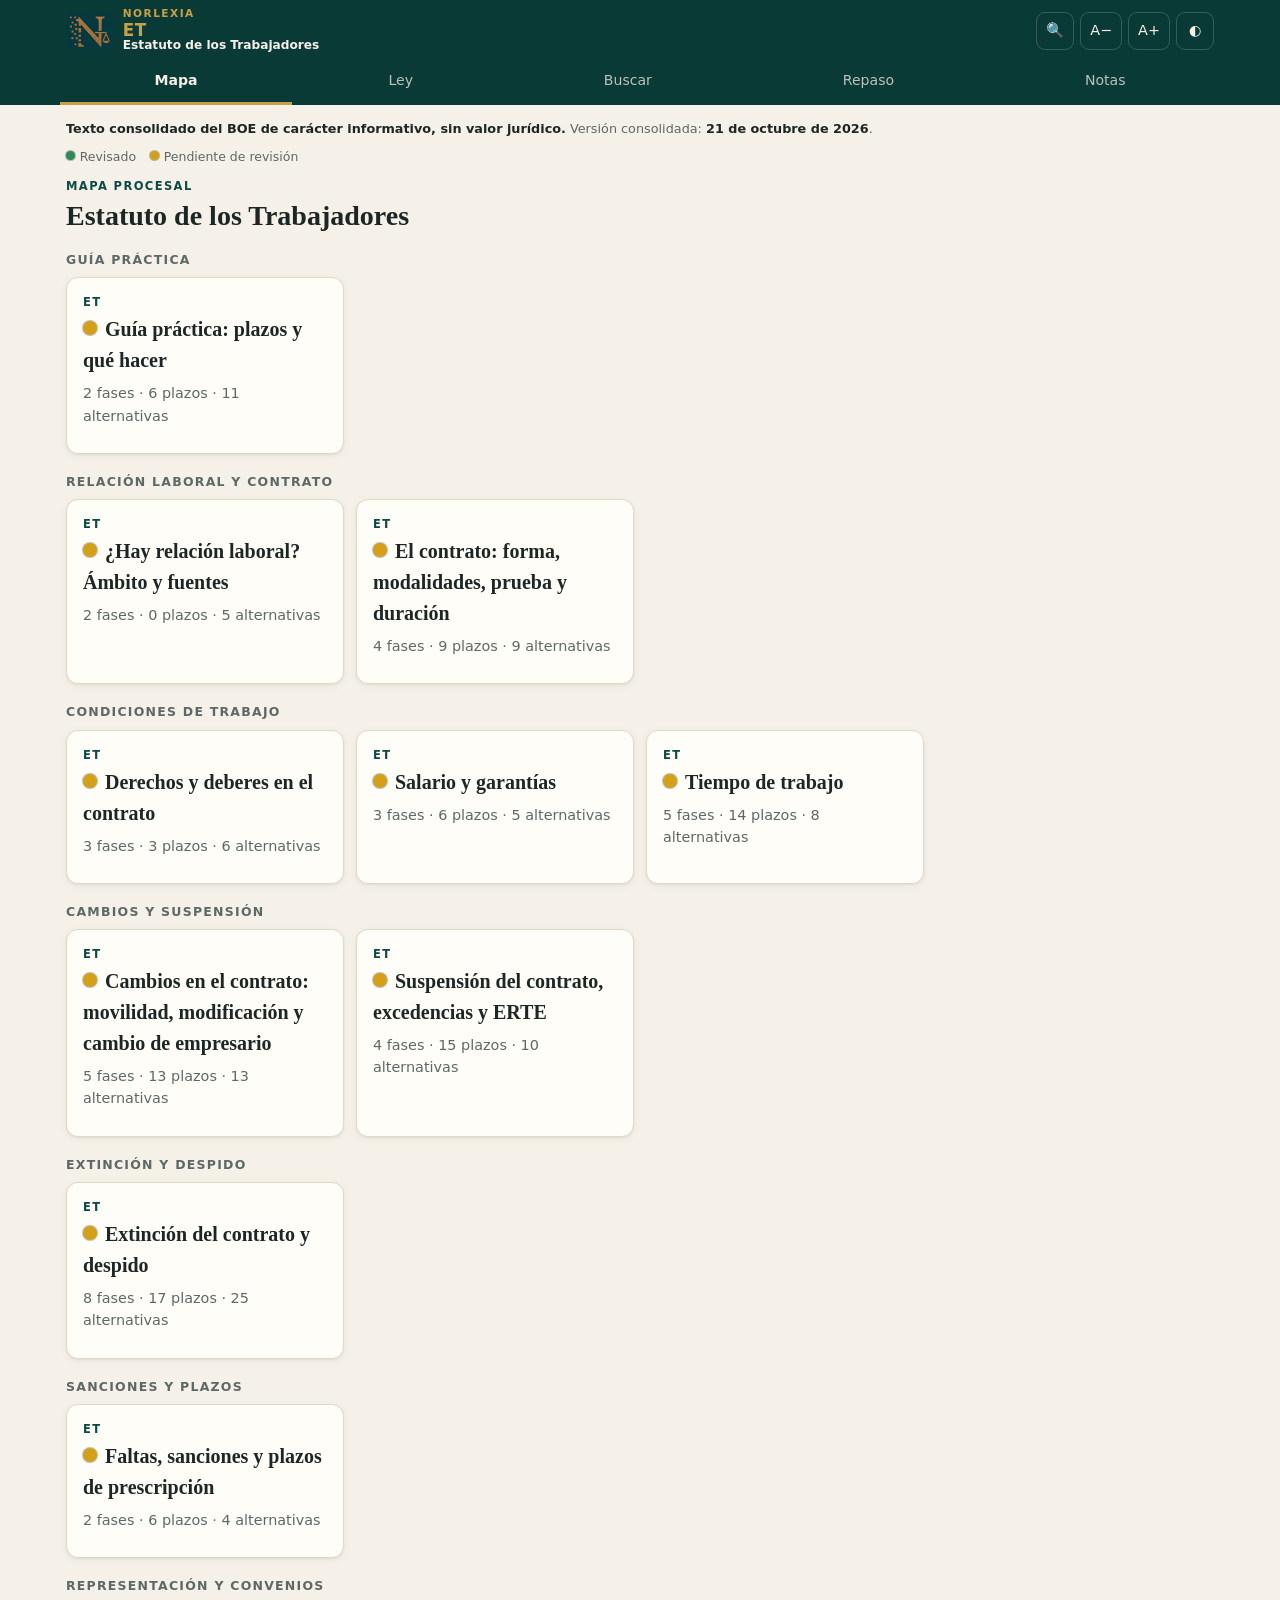
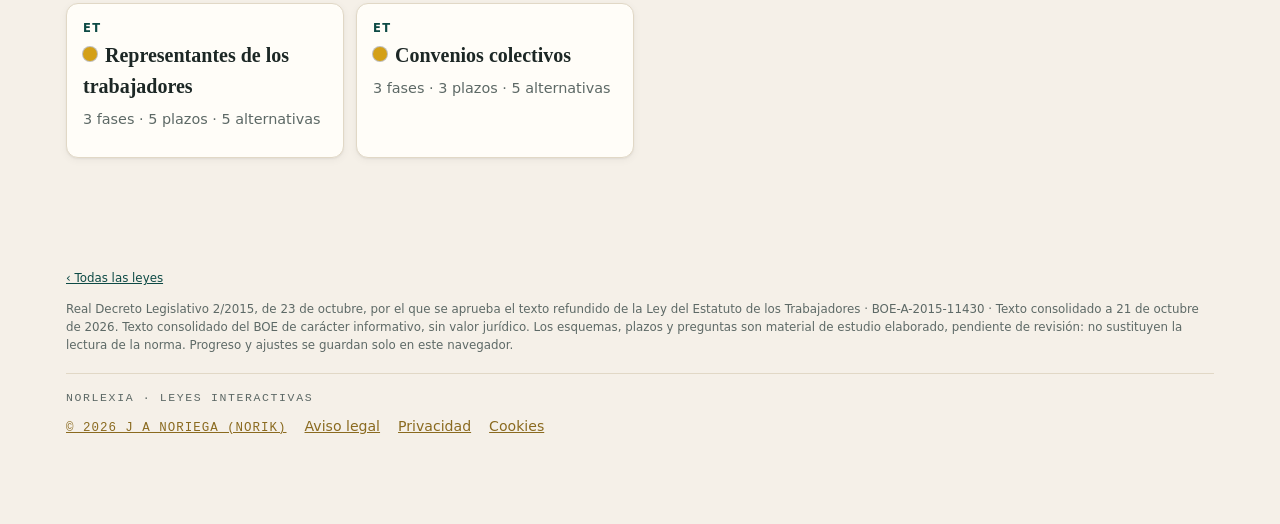
==== commit 5a8d82d6: "Repaso: test de plazos con 4 opciones en todas las leyes (F4 del ET) Co-Authored-By: Claude Opus 5.5" ====
--- a/et/index.html
+++ b/et/index.html
@@ -359,7 +359,7 @@
     reivindican como contenido exclusivo.</p>
 </dialog>
 
-<script id="datos-ley" type="application/json">{"ley":{"id":"et","nombre":"Real Decreto Legislativo 2/2015, de 23 de octubre, por el que se aprueba el texto refundido de la Ley del Estatuto de los Trabajadores","abreviatura":"ET","boe":"BOE-A-2015-11430","fecha_version":"21 de octubre de 2026","nota_general_boe":"","aviso":"Texto consolidado del BOE de carácter informativo, sin valor jurídico","nombre_corto":"Estatuto de los Trabajadores","titulo_mapa":"Estatuto de los Trabajadores","rotulo_mapa":"Mapa por situaciones"},"estructura":[{"tipo":"articulo","clave":"preambulo"},{"tipo":"titulo","rotulo":"TÍTULO I","titulo":"De la relación individual de trabajo","hijos":[{"tipo":"capitulo","rotulo":"CAPÍTULO I","titulo":"Disposiciones generales","hijos":[{"tipo":"seccion","rotulo":"Sección 1.ª","titulo":"Ámbito y fuentes","hijos":[{"tipo":"articulo","clave":"1"},{"tipo":"articulo","clave":"2"},{"tipo":"articulo","clave":"3"}]},{"tipo":"seccion","rotulo":"Sección 2.ª","titulo":"Derechos y deberes laborales básicos","hijos":[{"tipo":"articulo","clave":"4"},{"tipo":"articulo","clave":"5"}]},{"tipo":"seccion","rotulo":"Sección 3.ª","titulo":"Elementos y eficacia del contrato de trabajo","hijos":[{"tipo":"articulo","clave":"6"},{"tipo":"articulo","clave":"7"},{"tipo":"articulo","clave":"8"},{"tipo":"articulo","clave":"9"}]},{"tipo":"seccion","rotulo":"Sección 4.ª","titulo":"Modalidades del contrato de trabajo","hijos":[{"tipo":"articulo","clave":"10"},{"tipo":"articulo","clave":"11"},{"tipo":"articulo","clave":"12"},{"tipo":"articulo","clave":"13"}]}]},{"tipo":"capitulo","rotulo":"CAPÍTULO II","titulo":"Contenido del contrato de trabajo","hijos":[{"tipo":"seccion","rotulo":"Sección 1.ª","titulo":"Duración del contrato","hijos":[{"tipo":"articulo","clave":"14"},{"tipo":"articulo","clave":"15"},{"tipo":"articulo","clave":"16"}]},{"tipo":"seccion","rotulo":"Sección 2.ª","titulo":"Derechos y deberes derivados del contrato","hijos":[{"tipo":"articulo","clave":"17"},{"tipo":"articulo","clave":"18"},{"tipo":"articulo","clave":"19"},{"tipo":"articulo","clave":"20"},{"tipo":"articulo","clave":"20 bis"},{"tipo":"articulo","clave":"21"}]},{"tipo":"seccion","rotulo":"Sección 3.ª","titulo":"Clasificación profesional y promoción en el trabajo","hijos":[{"tipo":"articulo","clave":"22"},{"tipo":"articulo","clave":"23"},{"tipo":"articulo","clave":"24"},{"tipo":"articulo","clave":"25"}]},{"tipo":"seccion","rotulo":"Sección 4.ª","titulo":"Salarios y garantías salariales","hijos":[{"tipo":"articulo","clave":"26"},{"tipo":"articulo","clave":"27"},{"tipo":"articulo","clave":"28"},{"tipo":"articulo","clave":"29"},{"tipo":"articulo","clave":"30"},{"tipo":"articulo","clave":"31"},{"tipo":"articulo","clave":"32"},{"tipo":"articulo","clave":"33"}]},{"tipo":"seccion","rotulo":"Sección 5.ª","titulo":"Tiempo de trabajo","hijos":[{"tipo":"articulo","clave":"34"},{"tipo":"articulo","clave":"35"},{"tipo":"articulo","clave":"36"},{"tipo":"articulo","clave":"37"},{"tipo":"articulo","clave":"38"}]}]},{"tipo":"capitulo","rotulo":"CAPÍTULO III","titulo":"Modificación, suspensión y extinción del contrato de trabajo","hijos":[{"tipo":"seccion","rotulo":"Sección 1.ª","titulo":"Movilidad funcional y geográfica","hijos":[{"tipo":"articulo","clave":"39"},{"tipo":"articulo","clave":"40"},{"tipo":"articulo","clave":"41"}]},{"tipo":"seccion","rotulo":"Sección 2.ª","titulo":"Garantías por cambio de empresario","hijos":[{"tipo":"articulo","clave":"42"},{"tipo":"articulo","clave":"43"},{"tipo":"articulo","clave":"44"}]},{"tipo":"seccion","rotulo":"Sección 3.ª","titulo":"Suspensión del contrato","hijos":[{"tipo":"articulo","clave":"45"},{"tipo":"articulo","clave":"46"},{"tipo":"articulo","clave":"47"},{"tipo":"articulo","clave":"47 bis"},{"tipo":"articulo","clave":"48"},{"tipo":"articulo","clave":"48 bis"}]},{"tipo":"seccion","rotulo":"Sección 4.ª","titulo":"Extinción del contrato","hijos":[{"tipo":"articulo","clave":"49"},{"tipo":"articulo","clave":"50"},{"tipo":"articulo","clave":"51"},{"tipo":"articulo","clave":"52"},{"tipo":"articulo","clave":"53"},{"tipo":"articulo","clave":"54"},{"tipo":"articulo","clave":"55"},{"tipo":"articulo","clave":"56"}]},{"tipo":"seccion","rotulo":"Sección 5.ª","titulo":"Procedimiento concursal","hijos":[{"tipo":"articulo","clave":"57"}]}]},{"tipo":"capitulo","rotulo":"CAPÍTULO IV","titulo":"Faltas y sanciones de los trabajadores","hijos":[{"tipo":"articulo","clave":"58"}]},{"tipo":"capitulo","rotulo":"CAPÍTULO V","titulo":"Plazos de prescripción","hijos":[{"tipo":"seccion","rotulo":"Sección 1.ª","titulo":"Prescripción de acciones derivadas del contrato","hijos":[{"tipo":"articulo","clave":"59"}]},{"tipo":"seccion","rotulo":"Sección 2.ª","titulo":"Prescripción de las infracciones y faltas","hijos":[{"tipo":"articulo","clave":"60"}]}]}]},{"tipo":"titulo","rotulo":"TÍTULO II","titulo":"De los derechos de representación colectiva y de reunión de los trabajadores en la empresa","hijos":[{"tipo":"capitulo","rotulo":"CAPÍTULO I","titulo":"Del derecho de representación colectiva","hijos":[{"tipo":"articulo","clave":"61"},{"tipo":"seccion","rotulo":"Sección 1.ª","titulo":"Órganos de representación","hijos":[{"tipo":"articulo","clave":"62"},{"tipo":"articulo","clave":"63"},{"tipo":"articulo","clave":"64"},{"tipo":"articulo","clave":"65"},{"tipo":"articulo","clave":"66"},{"tipo":"articulo","clave":"67"},{"tipo":"articulo","clave":"68"}]},{"tipo":"seccion","rotulo":"Sección 2.ª","titulo":"Procedimiento electoral","hijos":[{"tipo":"articulo","clave":"69"},{"tipo":"articulo","clave":"70"},{"tipo":"articulo","clave":"71"},{"tipo":"articulo","clave":"72"},{"tipo":"articulo","clave":"73"},{"tipo":"articulo","clave":"74"},{"tipo":"articulo","clave":"75"},{"tipo":"articulo","clave":"76"}]}]},{"tipo":"capitulo","rotulo":"CAPÍTULO II","titulo":"Del derecho de reunión","hijos":[{"tipo":"articulo","clave":"77"},{"tipo":"articulo","clave":"78"},{"tipo":"articulo","clave":"79"},{"tipo":"articulo","clave":"80"},{"tipo":"articulo","clave":"81"}]}]},{"tipo":"titulo","rotulo":"TÍTULO III","titulo":"De la negociación colectiva y de los convenios colectivos","hijos":[{"tipo":"capitulo","rotulo":"CAPÍTULO I","titulo":"Disposiciones generales","hijos":[{"tipo":"seccion","rotulo":"Sección 1.ª","titulo":"Naturaleza y efectos de los convenios","hijos":[{"tipo":"articulo","clave":"82"},{"tipo":"articulo","clave":"83"},{"tipo":"articulo","clave":"84"},{"tipo":"articulo","clave":"85"},{"tipo":"articulo","clave":"86"}]},{"tipo":"seccion","rotulo":"Sección 2.ª","titulo":"Legitimación","hijos":[{"tipo":"articulo","clave":"87"},{"tipo":"articulo","clave":"88"}]}]},{"tipo":"capitulo","rotulo":"CAPÍTULO II","titulo":"Procedimiento","hijos":[{"tipo":"seccion","rotulo":"Sección 1.ª","titulo":"Tramitación, aplicación e interpretación","hijos":[{"tipo":"articulo","clave":"89"},{"tipo":"articulo","clave":"90"},{"tipo":"articulo","clave":"91"}]},{"tipo":"seccion","rotulo":"Sección 2.ª","titulo":"Adhesión y extensión","hijos":[{"tipo":"articulo","clave":"92"}]}]}]},{"tipo":"grupo","rotulo":"","titulo":"Disposiciones adicionales","hijos":[{"tipo":"articulo","clave":"da1"},{"tipo":"articulo","clave":"da2"},{"tipo":"articulo","clave":"da3"},{"tipo":"articulo","clave":"da4"},{"tipo":"articulo","clave":"da5"},{"tipo":"articulo","clave":"da6"},{"tipo":"articulo","clave":"da7"},{"tipo":"articulo","clave":"da8"},{"tipo":"articulo","clave":"da9"},{"tipo":"articulo","clave":"da10"},{"tipo":"articulo","clave":"da11"},{"tipo":"articulo","clave":"da12"},{"tipo":"articulo","clave":"da13"},{"tipo":"articulo","clave":"da14"},{"tipo":"articulo","clave":"da15"},{"tipo":"articulo","clave":"da16"},{"tipo":"articulo","clave":"da17"},{"tipo":"articulo","clave":"da18"},{"tipo":"articulo","clave":"da19"},{"tipo":"articulo","clave":"da20"},{"tipo":"articulo","clave":"da21"},{"tipo":"articulo","clave":"da22"},{"tipo":"articulo","clave":"da23"},{"tipo":"articulo","clave":"da24"},{"tipo":"articulo","clave":"da25"},{"tipo":"articulo","clave":"da26"},{"tipo":"articulo","clave":"da27"},{"tipo":"articulo","clave":"da28"},{"tipo":"articulo","clave":"da29"}]},{"tipo":"grupo","rotulo":"","titulo":"Disposiciones transitorias","hijos":[{"tipo":"articulo","clave":"dt1"},{"tipo":"articulo","clave":"dt2"},{"tipo":"articulo","clave":"dt3"},{"tipo":"articulo","clave":"dt4"},{"tipo":"articulo","clave":"dt5"},{"tipo":"articulo","clave":"dt6"},{"tipo":"articulo","clave":"dt7"},{"tipo":"articulo","clave":"dt8"},{"tipo":"articulo","clave":"dt9"},{"tipo":"articulo","clave":"dt10"},{"tipo":"articulo","clave":"dt11"},{"tipo":"articulo","clave":"dt12"},{"tipo":"articulo","clave":"dt13"}]},{"tipo":"grupo","rotulo":"","titulo":"Disposiciones finales","hijos":[{"tipo":"articulo","clave":"df1"},{"tipo":"articulo","clave":"df2"}]}],"articulos":{"preambulo":{"rotulo":"Real Decreto Legislativo de aprobación","titulo":"","texto_literal":"El artículo Uno.d) de la Ley 20/2014, de 29 de octubre, por la que se delega en el Gobierno la potestad de dictar diversos textos refundidos, en virtud de lo establecido en el artículo 82 y siguientes de la Constitución Española, autorizó al Gobierno para aprobar un texto refundido en el que se integrasen, debidamente regularizadas, aclaradas y armonizadas, el texto refundido de la Ley del Estatuto de los Trabajadores, aprobado mediante Real Decreto Legislativo 1/1995, de 24 de marzo, y todas las disposiciones legales relacionadas que se enumeran en ese apartado, así como las normas con rango de ley que las hubieren modificado. El plazo para la realización de dicho texto era de doce meses a partir de la entrada en vigor de la citada Ley 20/2014, que tuvo lugar el 31 de octubre de 2014.\nEste real decreto legislativo ha sido sometido a consulta de las organizaciones sindicales y empresariales más representativas. Además, ha sido informado por el Consejo Económico y Social.\nEn su virtud, a propuesta de la Ministra de Empleo y Seguridad Social, de acuerdo con el Consejo de Estado y previa deliberación del Consejo de Ministros en su reunión del día 23 de octubre de 2015,\nDISPONGO: Artículo único. Aprobación del texto refundido de la Ley del Estatuto de los Trabajadores.\nSe aprueba el texto refundido de la Ley del Estatuto de los Trabajadores que se inserta a continuación. Disposición derogatoria única. Derogación normativa.\nQuedan derogadas cuantas disposiciones de igual o inferior rango se opongan a lo dispuesto en este real decreto legislativo y en el texto refundido que aprueba y, en particular, las siguientes:\n1. El Real Decreto Legislativo 1/1995, de 24 de marzo, por el que se aprueba el texto refundido de la Ley del Estatuto de los Trabajadores.\n2. La disposición adicional cuarta y la disposición transitoria segunda de la Ley 12/2001, de 9 de julio, de medidas urgentes de reforma del mercado de trabajo para el incremento del empleo y la mejora de su calidad.\n3. La disposición adicional séptima y la disposición transitoria segunda de la Ley 43/2006, de 29 de diciembre, para la mejora del crecimiento y del empleo.\n4. Las disposiciones adicionales primera y tercera y las disposiciones transitorias primera, segunda y duodécima de la Ley 35/2010, de 17 de septiembre, de medidas urgentes para la reforma del mercado de trabajo.\n5. El artículo 5, la disposición adicional quinta y las disposiciones transitorias primera y segunda del Real Decreto-ley 10/2011, de 26 de agosto, de medidas urgentes para la promoción del empleo de los jóvenes, el fomento de la estabilidad en el empleo y el mantenimiento del programa de recualificación profesional de las personas que agoten su protección por desempleo.\n6. El artículo 17, las disposiciones adicionales sexta y novena, las disposiciones transitorias quinta y sexta, el apartado 1 de la disposición transitoria novena y las disposiciones transitorias décima y decimoquinta de la Ley 3/2012, de 6 de julio, de medidas urgentes para la reforma del mercado laboral.\n7. La disposición transitoria séptima del Real Decreto-ley 20/2012, de 13 de julio, de medidas para garantizar la estabilidad presupuestaria y de fomento de la competitividad.\n8. La disposición adicional sexta del Real Decreto-ley 5/2013, de 15 de marzo, de medidas para favorecer la continuidad de la vida laboral de los trabajadores de mayor edad y promover el envejecimiento activo.\n9. La disposición transitoria única del Real Decreto-ley 16/2013, de 20 de diciembre, de medidas para favorecer la contratación estable y mejorar la empleabilidad de los trabajadores.\n10. La disposición transitoria segunda de la Ley 1/2014, de 28 de febrero, para la protección de los trabajadores a tiempo parcial y otras medidas urgentes en el orden económico y social.\nDado en Oviedo, el 23 de octubre de 2015.\nFELIPE R.\nLa Ministra de Empleo y Seguridad Social,\nFÁTIMA BÁÑEZ GARCÍA","ruta":[]},"1":{"rotulo":"Artículo 1","titulo":"Ámbito de aplicación.","texto_literal":"1. Esta ley será de aplicación a los trabajadores que voluntariamente presten sus servicios retribuidos por cuenta ajena y dentro del ámbito de organización y dirección de otra persona, física o jurídica, denominada empleador o empresario.\n2. A los efectos de esta ley, serán empresarios todas las personas, físicas o jurídicas, o comunidades de bienes que reciban la prestación de servicios de las personas referidas en el apartado anterior, así como de las personas contratadas para ser cedidas a empresas usuarias por empresas de trabajo temporal legalmente constituidas.\n3. Se excluyen del ámbito regulado por esta ley:\na) La relación de servicio de los funcionarios públicos, que se regirá por las correspondientes normas legales y reglamentarias, así como la del personal al servicio de las Administraciones Públicas y demás entes, organismos y entidades del sector público, cuando, al amparo de una ley, dicha relación se regule por normas administrativas o estatutarias.\nb) Las prestaciones personales obligatorias.\nc) La actividad que se limite, pura y simplemente, al mero desempeño del cargo de consejero o miembro de los órganos de administración en las empresas que revistan la forma jurídica de sociedad y siempre que su actividad en la empresa solo comporte la realización de cometidos inherentes a tal cargo.\nd) Los trabajos realizados a título de amistad, benevolencia o buena vecindad.\ne) Los trabajos familiares, salvo que se demuestre la condición de asalariados de quienes los llevan a cabo. Se considerarán familiares, a estos efectos, siempre que convivan con el empresario, el cónyuge, los descendientes, ascendientes y demás parientes por consanguinidad o afinidad, hasta el segundo grado inclusive y, en su caso, por adopción.\nf) La actividad de las personas que intervengan en operaciones mercantiles por cuenta de uno o más empresarios, siempre que queden personalmente obligados a responder del buen fin de la operación asumiendo el riesgo y ventura de la misma.\ng) En general, todo trabajo que se efectúe en desarrollo de relación distinta de la que define el apartado 1.\nA tales efectos se entenderá excluida del ámbito laboral la actividad de las personas prestadoras del servicio de transporte al amparo de autorizaciones administrativas de las que sean titulares, realizada, mediante el correspondiente precio, con vehículos comerciales de servicio público cuya propiedad o poder directo de disposición ostenten, aun cuando dichos servicios se realicen de forma continuada para un mismo cargador o comercializador.\n4. La legislación laboral española será de aplicación al trabajo que presten los trabajadores españoles contratados en España al servicio de empresas españolas en el extranjero, sin perjuicio de las normas de orden público aplicables en el lugar de trabajo. Dichos trabajadores tendrán, al menos, los derechos económicos que les corresponderían de trabajar en territorio español.\n5. A efectos de esta ley se considera centro de trabajo la unidad productiva con organización específica, que sea dada de alta, como tal, ante la autoridad laboral.\nEn la actividad de trabajo en el mar se considerará como centro de trabajo el buque, entendiéndose situado en la provincia donde radique su puerto de base.","ruta":["TÍTULO I. De la relación individual de trabajo","CAPÍTULO I. Disposiciones generales","Sección 1.ª. Ámbito y fuentes"]},"2":{"rotulo":"Artículo 2","titulo":"Relaciones laborales de carácter especial.","texto_literal":"1. Se considerarán relaciones laborales de carácter especial:\na) La del personal de alta dirección no incluido en el artículo 1.3.c).\nb) La del servicio del hogar familiar.\nc) La de los penados en las instituciones penitenciarias.\nd) La de los deportistas profesionales.\ne) La de las personas artistas que desarrollan su actividad en las artes escénicas, audiovisuales y musicales, así como las personas que realizan actividades técnicas o auxiliares necesarias para el desarrollo de dicha actividad.\nf) La de las personas que intervengan en operaciones mercantiles por cuenta de uno o más empresarios sin asumir el riesgo y ventura de aquellas.\ng) La de los trabajadores con discapacidad que presten sus servicios en los centros especiales de empleo.\nh) (Derogada)\ni) La de los menores sometidos a la ejecución de medidas de internamiento para el cumplimiento de su responsabilidad penal.\nj) La de residencia para la formación de especialistas en Ciencias de la Salud.\nk) La de los abogados que prestan servicios en despachos de abogados, individuales o colectivos.\nl) Cualquier otro trabajo que sea expresamente declarado como relación laboral de carácter especial por una ley.\n2. En todos los supuestos señalados en el apartado anterior, la regulación de dichas relaciones laborales respetará los derechos básicos reconocidos por la Constitución.","ruta":["TÍTULO I. De la relación individual de trabajo","CAPÍTULO I. Disposiciones generales","Sección 1.ª. Ámbito y fuentes"]},"3":{"rotulo":"Artículo 3","titulo":"Fuentes de la relación laboral.","texto_literal":"1. Los derechos y obligaciones concernientes a la relación laboral se regulan:\na) Por las disposiciones legales y reglamentarias del Estado.\nb) Por los convenios colectivos.\nc) Por la voluntad de las partes, manifestada en el contrato de trabajo, siendo su objeto lícito y sin que en ningún caso puedan establecerse en perjuicio del trabajador condiciones menos favorables o contrarias a las disposiciones legales y convenios colectivos antes expresados.\nd) Por los usos y costumbres locales y profesionales.\n2. Las disposiciones legales y reglamentarias se aplicarán con sujeción estricta al principio de jerarquía normativa. Las disposiciones reglamentarias desarrollarán los preceptos que establecen las normas de rango superior, pero no podrán establecer condiciones de trabajo distintas a las establecidas por las leyes a desarrollar.\n3. Los conflictos originados entre los preceptos de dos o más normas laborales, tanto estatales como pactadas, que deberán respetar en todo caso los mínimos de derecho necesario, se resolverán mediante la aplicación de lo más favorable para el trabajador apreciado en su conjunto, y en cómputo anual, respecto de los conceptos cuantificables.\n4. Los usos y costumbres solo se aplicarán en defecto de disposiciones legales, convencionales o contractuales, a no ser que cuenten con una recepción o remisión expresa.\n5. Los trabajadores no podrán disponer válidamente, antes o después de su adquisición, de los derechos que tengan reconocidos por disposiciones legales de derecho necesario. Tampoco podrán disponer válidamente de los derechos reconocidos como indisponibles por convenio colectivo.","ruta":["TÍTULO I. De la relación individual de trabajo","CAPÍTULO I. Disposiciones generales","Sección 1.ª. Ámbito y fuentes"]},"4":{"rotulo":"Artículo 4","titulo":"Derechos laborales.","texto_literal":"1. Los trabajadores tienen como derechos básicos, con el contenido y alcance que para cada uno de los mismos disponga su específica normativa, los de:\na) Trabajo y libre elección de profesión u oficio.\nb) Libre sindicación.\nc) Negociación colectiva.\nd) Adopción de medidas de conflicto colectivo.\ne) Huelga.\nf) Reunión.\ng) Información, consulta y participación en la empresa.\n2. En la relación de trabajo, los trabajadores tienen derecho:\na) A la ocupación efectiva.\nb) A la promoción y formación profesional en el trabajo, incluida la dirigida a su adaptación a las modificaciones operadas en el puesto de trabajo, así como al desarrollo de planes y acciones formativas tendentes a favorecer su mayor empleabilidad.\nc) A no ser discriminadas directa o indirectamente para el empleo o, una vez empleados, por razones de estado civil, edad dentro de los límites marcados por esta ley, origen racial o étnico, condición social, religión o convicciones, ideas políticas, orientación sexual, identidad sexual, expresión de género, características sexuales, afiliación o no a un sindicato, por razón de lengua dentro del Estado español, discapacidad, así como por razón de sexo, incluido el trato desfavorable dispensado a mujeres u hombres por el ejercicio de los derechos de conciliación o corresponsabilidad de la vida familiar y laboral.\nd) A su integridad física y a una adecuada política de prevención de riesgos laborales.\ne) Al respeto de su intimidad y a la consideración debida a su dignidad, comprendida la protección frente al acoso por razón de origen racial o étnico, religión o convicciones, discapacidad, edad u orientación sexual, y frente al acoso sexual y al acoso por razón de sexo.\nf) A la percepción puntual de la remuneración pactada o legalmente establecida.\ng) Al ejercicio individual de las acciones derivadas de su contrato de trabajo.\nh) A cuantos otros se deriven específicamente del contrato de trabajo.","ruta":["TÍTULO I. De la relación individual de trabajo","CAPÍTULO I. Disposiciones generales","Sección 2.ª. Derechos y deberes laborales básicos"]},"5":{"rotulo":"Artículo 5","titulo":"Deberes laborales.","texto_literal":"Los trabajadores tienen como deberes básicos:\na) Cumplir con las obligaciones concretas de su puesto de trabajo, de conformidad con las reglas de la buena fe y diligencia.\nb) Observar las medidas de prevención de riesgos laborales que se adopten.\nc) Cumplir las órdenes e instrucciones del empresario en el ejercicio regular de sus facultades directivas.\nd) No concurrir con la actividad de la empresa, en los términos fijados en esta ley.\ne) Contribuir a la mejora de la productividad.\nf) Cuantos se deriven, en su caso, de los respectivos contratos de trabajo.","ruta":["TÍTULO I. De la relación individual de trabajo","CAPÍTULO I. Disposiciones generales","Sección 2.ª. Derechos y deberes laborales básicos"]},"6":{"rotulo":"Artículo 6","titulo":"Trabajo de los menores.","texto_literal":"1. Se prohíbe la admisión al trabajo a los menores de dieciséis años.\n2. Los trabajadores menores de dieciocho años no podrán realizar trabajos nocturnos ni aquellas actividades o puestos de trabajo respecto a los que se establezcan limitaciones a su contratación conforme a lo dispuesto en la Ley 31/1995, de 8 de noviembre, de Prevención de Riesgos Laborales, y en las normas reglamentarias aplicables.\n3. Se prohíbe realizar horas extraordinarias a los menores de dieciocho años.\n4. La intervención de los menores de dieciséis años en espectáculos públicos solo se autorizará en casos excepcionales por la autoridad laboral, siempre que no suponga peligro para su salud ni para su formación profesional y humana. El permiso deberá constar por escrito y para actos determinados.","ruta":["TÍTULO I. De la relación individual de trabajo","CAPÍTULO I. Disposiciones generales","Sección 3.ª. Elementos y eficacia del contrato de trabajo"]},"7":{"rotulo":"Artículo 7","titulo":"Capacidad para contratar.","texto_literal":"Podrán contratar la prestación de su trabajo:\na) Quienes tengan plena capacidad de obrar conforme a lo dispuesto en el Código Civil.\nb) Los menores de dieciocho y mayores de dieciséis años, que vivan de forma independiente, con consentimiento de sus padres o tutores, o con autorización de la persona o institución que les tenga a su cargo.\nSi el representante legal de una persona de capacidad limitada la autoriza expresa o tácitamente para realizar un trabajo, queda esta también autorizada para ejercitar los derechos y cumplir los deberes que se derivan de su contrato y para su cesación.\nc) Los extranjeros, de acuerdo con lo dispuesto en la legislación específica sobre la materia.","ruta":["TÍTULO I. De la relación individual de trabajo","CAPÍTULO I. Disposiciones generales","Sección 3.ª. Elementos y eficacia del contrato de trabajo"]},"8":{"rotulo":"Artículo 8","titulo":"Forma del contrato.","texto_literal":"1. El contrato de trabajo se podrá celebrar por escrito o de palabra. Se presumirá existente entre todo el que presta un servicio por cuenta y dentro del ámbito de organización y dirección de otro y el que lo recibe a cambio de una retribución a aquel.\n2. Deberán constar por escrito los contratos de trabajo cuando así lo exija una disposición legal y, en todo caso, los de prácticas y para la formación y el aprendizaje, los contratos a tiempo parcial, fijos-discontinuos y de relevo y los contratos para la realización de una obra o servicio determinado; también constarán por escrito los contratos por tiempo determinado cuya duración sea superior a cuatro semanas.\nDeberán constar igualmente por escrito los contratos de trabajo de los pescadores, de los trabajadores que trabajen a distancia y de los trabajadores contratados en España al servicio de empresas españolas en el extranjero.\nDe no observarse la exigencia de forma escrita, el contrato de trabajo se presumirá celebrado por tiempo indefinido y a jornada completa, salvo prueba en contrario que acredite su naturaleza temporal o el carácter a tiempo parcial de los servicios.\nCualquiera de las partes podrá exigir que el contrato se formalice por escrito, incluso durante el transcurso de la relación laboral.\n3. El empresario está obligado a comunicar a la oficina pública de empleo, en el plazo de los diez días siguientes a su concertación y en los términos que reglamentariamente se determinen, el contenido de los contratos de trabajo que celebre o las prórrogas de los mismos, deban o no formalizarse por escrito.\n4. El empresario entregará a la representación legal de los trabajadores una copia básica de todos los contratos que deban celebrarse por escrito, a excepción de los contratos de relación laboral especial de alta dirección sobre los que se establece el deber de notificación a la representación legal de los trabajadores.\nCon el fin de comprobar la adecuación del contenido del contrato a la legalidad vigente, esta copia básica contendrá todos los datos del contrato a excepción del número del documento nacional de identidad o del número de identidad de extranjero, el domicilio, el estado civil, y cualquier otro que, de acuerdo con la Ley Orgánica 1/1982, de 5 de mayo, de protección civil del derecho al honor, a la intimidad personal y familiar y a la propia imagen, pudiera afectar a la intimidad personal. El tratamiento de la información facilitada estará sometido a los principios y garantías previstos en la normativa aplicable en materia de protección de datos.\nLa copia básica se entregará por el empresario, en plazo no superior a diez días desde la formalización del contrato, a los representantes legales de los trabajadores, quienes la firmarán a efectos de acreditar que se ha producido la entrega.\nPosteriormente, dicha copia básica se enviará a la oficina de empleo. Cuando no exista representación legal de los trabajadores también deberá formalizarse copia básica y remitirse a la oficina de empleo.\nLos representantes de la Administración, así como los de las organizaciones sindicales y de las asociaciones empresariales, que tengan acceso a la copia básica de los contratos en virtud de su pertenencia a los órganos de participación institucional que reglamentariamente tengan tales facultades, observarán sigilo profesional, no pudiendo utilizar dicha documentación para fines distintos de los que motivaron su conocimiento.\n5. Cuando la relación laboral sea de duración superior a cuatro semanas, el empresario deberá informar por escrito al trabajador, en los términos y plazos que se establezcan reglamentariamente, sobre los elementos esenciales del contrato y las principales condiciones de ejecución de la prestación laboral, siempre que tales elementos y condiciones no figuren en el contrato de trabajo formalizado por escrito.","ruta":["TÍTULO I. De la relación individual de trabajo","CAPÍTULO I. Disposiciones generales","Sección 3.ª. Elementos y eficacia del contrato de trabajo"]},"9":{"rotulo":"Artículo 9","titulo":"Validez del contrato.","texto_literal":"1. Si resultase nula solo una parte del contrato de trabajo, este permanecerá válido en lo restante, y se entenderá completado con los preceptos jurídicos adecuados conforme a lo dispuesto en el artículo 3.1.\nSi el trabajador tuviera asignadas condiciones o retribuciones especiales en virtud de contraprestaciones establecidas en la parte no válida del contrato, el órgano de la jurisdicción social que a instancia de parte declare la nulidad hará el debido pronunciamiento sobre la subsistencia o supresión en todo o en parte de dichas condiciones o retribuciones.\n2. En caso de que el contrato resultase nulo, el trabajador podrá exigir, por el trabajo que ya hubiese prestado, la remuneración consiguiente a un contrato válido.\n3. En caso de nulidad por discriminación salarial por razón de sexo, el trabajador tendrá derecho a la retribución correspondiente al trabajo igual o de igual valor.","ruta":["TÍTULO I. De la relación individual de trabajo","CAPÍTULO I. Disposiciones generales","Sección 3.ª. Elementos y eficacia del contrato de trabajo"]},"10":{"rotulo":"Artículo 10","titulo":"Trabajo en común y contrato de grupo.","texto_literal":"1. Si el empresario diera un trabajo en común a un grupo de sus trabajadores, conservará respecto de cada uno, individualmente, sus derechos y deberes.\n2. Si el empresario hubiese celebrado un contrato con un grupo de trabajadores considerado en su totalidad, no tendrá frente a cada uno de sus miembros los derechos y deberes que como tal le competen. El jefe del grupo ostentará la representación de los que lo integren, respondiendo de las obligaciones inherentes a dicha representación.\n3. Si el trabajador, conforme a lo pactado por escrito, asociare a su trabajo un auxiliar o ayudante, el empresario de aquel lo será también de este.","ruta":["TÍTULO I. De la relación individual de trabajo","CAPÍTULO I. Disposiciones generales","Sección 4.ª. Modalidades del contrato de trabajo"]},"11":{"rotulo":"Artículo 11","titulo":"Contrato formativo.","texto_literal":"1. El contrato formativo tendrá por objeto la formación en alternancia con el trabajo retribuido por cuenta ajena en los términos establecidos en el apartado 2, o el desempeño de una actividad laboral destinada a adquirir una práctica profesional adecuada a los correspondientes niveles de estudios, en los términos establecidos en el apartado 3.\n2. El contrato de formación en alternancia, que tendrá por objeto compatibilizar la actividad laboral retribuida con los correspondientes procesos formativos en el ámbito de la formación profesional, los estudios universitarios o del Catálogo de especialidades formativas del Sistema Nacional de Empleo, se realizará de acuerdo con las siguientes reglas:\na) Se podrá celebrar con personas que carezcan de la cualificación profesional reconocida por las titulaciones o certificados requeridos para concertar un contrato formativo para la obtención de práctica profesional regulada en el apartado 3.\nSin perjuicio de lo anterior, se podrán realizar contratos vinculados a estudios de formación profesional o universitaria con personas que posean otra titulación siempre que no haya tenido otro contrato formativo previo en una formación del mismo nivel formativo y del mismo sector productivo.\nb) En el supuesto de que el contrato se suscriba en el marco de certificados de profesionalidad de nivel 1 y 2, y programas públicos o privados de formación en alternancia de empleo–formación, que formen parte del Catálogo de especialidades formativas del Sistema Nacional de Empleo, el contrato solo podrá ser concertado con personas de hasta treinta años.\nc) La actividad desempeñada por la persona trabajadora en la empresa deberá estar directamente relacionada con las actividades formativas que justifican la contratación laboral, coordinándose e integrándose en un programa de formación común, elaborado en el marco de los acuerdos y convenios de cooperación suscritos por las autoridades laborales o educativas de formación profesional o Universidades con empresas y entidades colaboradoras.\nd) La persona contratada contará con una persona tutora designada por el centro o entidad de formación y otra designada por la empresa. Esta última, que deberá contar con la formación o experiencia adecuadas para tales tareas, tendrá como función dar seguimiento al plan formativo individual en la empresa, según lo previsto en el acuerdo de cooperación concertado con el centro o entidad formativa. Dicho centro o entidad deberá, a su vez, garantizar la coordinación con la persona tutora en la empresa.\ne) Los centros de formación profesional, las entidades formativas acreditadas o inscritas y los centros universitarios, en el marco de los acuerdos y convenios de cooperación, elaborarán, con la participación de la empresa, los planes formativos individuales donde se especifique el contenido de la formación, el calendario y las actividades y los requisitos de tutoría para el cumplimiento de sus objetivos.\nf) Son parte sustancial de este contrato tanto la formación teórica dispensada por el centro o entidad de formación o la propia empresa, cuando así se establezca, como la correspondiente formación práctica dispensada por la empresa y el centro. Reglamentariamente se desarrollarán el sistema de impartición y las características de la formación, así como los aspectos relacionados con la financiación de la actividad formativa.\ng) La duración del contrato será la prevista en el correspondiente plan o programa formativo, con un mínimo de tres meses y un máximo de dos años, y podrá desarrollarse al amparo de un solo contrato de forma no continuada, a lo largo de diversos periodos anuales coincidentes con los estudios, de estar previsto en el plan o programa formativo. En caso de que el contrato se hubiera concertado por una duración inferior a la máxima legal establecida y no se hubiera obtenido el título, certificado, acreditación o diploma asociado al contrato formativo, podrá prorrogarse mediante acuerdo de las partes, hasta la obtención de dicho título, certificado, acreditación o diploma sin superar nunca la duración máxima de dos años.\nh) Solo podrá celebrarse un contrato de formación en alternancia por cada ciclo formativo de formación profesional y titulación universitaria, certificado de profesionalidad o itinerario de especialidades formativas del Catálogo de Especialidades Formativas del Sistema Nacional de Empleo.\nNo obstante, podrán formalizarse contratos de formación en alternancia con varias empresas en base al mismo ciclo, certificado de profesionalidad o itinerario de especialidades del Catálogo citado, siempre que dichos contratos respondan a distintas actividades vinculadas al ciclo, al plan o al programa formativo y sin que la duración máxima de todos los contratos pueda exceder el límite previsto en el apartado anterior.\ni) El tiempo de trabajo efectivo, que habrá de ser compatible con el tiempo dedicado a las actividades formativas en el centro de formación, no podrá ser superior al 65 por ciento, durante el primer año, o al 85 por ciento, durante el segundo, de la jornada máxima prevista en el convenio colectivo de aplicación en la empresa, o, en su defecto, de la jornada máxima legal.\nj) No se podrán celebrar contratos formativos en alternancia cuando la actividad o puesto de trabajo correspondiente al contrato haya sido desempeñado con anterioridad por la persona trabajadora en la misma empresa bajo cualquier modalidad por tiempo superior a seis meses.\nk) Las personas contratadas con contrato de formación en alternancia no podrán realizar horas complementarias ni horas extraordinarias, salvo en el supuesto previsto en el artículo 35.3. Tampoco podrán realizar trabajos nocturnos ni trabajo a turnos.\nExcepcionalmente, podrán realizarse actividades laborales en los citados periodos cuando las actividades formativas para la adquisición de los aprendizajes previstos en el plan formativo no puedan desarrollarse en otros periodos, debido a la naturaleza de la actividad.\nl) No podrá establecerse periodo de prueba en estos contratos.\nm) La retribución será la establecida para estos contratos en el convenio colectivo de aplicación. En defecto de previsión convencional, la retribución no podrá ser inferior al sesenta por ciento el primer año ni al setenta y cinco por ciento el segundo, respecto de la fijada en convenio para el grupo profesional y nivel retributivo correspondiente a las funciones desempeñadas, en proporción al tiempo de trabajo efectivo. En ningún caso la retribución podrá ser inferior al salario mínimo interprofesional en proporción al tiempo de trabajo efectivo.\n3. El contrato formativo para la obtención de la práctica profesional adecuada al nivel de estudios se regirá por las siguientes reglas:\na) Podrá concertarse con quienes estuviesen en posesión de un título universitario o de un título de grado medio o superior, especialista, máster profesional o certificado del sistema de formación profesional, de acuerdo con lo previsto en la Ley Orgánica 5/2002, de 19 de junio, de las Cualificaciones y de la Formación Profesional, así como con quienes posean un título equivalente de enseñanzas artísticas o deportivas del sistema educativo, que habiliten o capaciten para el ejercicio de la actividad laboral.\nb) El contrato de trabajo para la obtención de práctica profesional deberá concertarse dentro de los tres años, o de los cinco años si se concierta con una persona con discapacidad, siguientes a la terminación de los correspondientes estudios. No podrá suscribirse con quien ya haya obtenido experiencia profesional o realizado actividad formativa en la misma actividad dentro de la empresa por un tiempo superior a tres meses, sin que se computen a estos efectos los periodos de formación o prácticas que formen parte del currículo exigido para la obtención de la titulación o certificado que habilita esta contratación.\nc) La duración de este contrato no podrá ser inferior a seis meses ni exceder de un año. Dentro de estos límites los convenios colectivos de ámbito sectorial estatal o autonómico, o en su defecto, los convenios colectivos sectoriales de ámbito inferior podrán determinar su duración, atendiendo a las características del sector y de las prácticas profesionales a realizar.\nd) Ninguna persona podrá ser contratada en la misma o distinta empresa por tiempo superior a los máximos previstos en el apartado anterior en virtud de la misma titulación o certificado profesional. Tampoco se podrá estar contratado en formación en la misma empresa para el mismo puesto de trabajo por tiempo superior a los máximos previstos en el apartado anterior, aunque se trate de distinta titulación o distinto certificado.\nA los efectos de este artículo, los títulos de grado, máster y doctorado correspondientes a los estudios universitarios no se considerarán la misma titulación, salvo que al ser contratado por primera vez mediante un contrato para la realización de práctica profesional la persona trabajadora estuviera ya en posesión del título superior de que se trate.\ne) Se podrá establecer un periodo de prueba que en ningún caso podrá exceder de un mes, salvo lo dispuesto en convenio colectivo.\nf) El puesto de trabajo deberá permitir la obtención de la práctica profesional adecuada al nivel de estudios o de formación objeto del contrato. La empresa elaborará el plan formativo individual en el que se especifique el contenido de la práctica profesional, y asignará tutor o tutora que cuente con la formación o experiencia adecuadas para el seguimiento del plan y el correcto cumplimiento del objeto del contrato.\ng) A la finalización del contrato la persona trabajadora tendrá derecho a la certificación del contenido de la práctica realizada.\nh) Las personas contratadas con contrato de formación para la obtención de práctica profesional no podrán realizar horas extraordinarias, salvo en el supuesto previsto en el artículo 35.3.\ni) La retribución por el tiempo de trabajo efectivo será la fijada en el convenio colectivo aplicable en la empresa para estos contratos o en su defecto la del grupo profesional y nivel retributivo correspondiente a las funciones desempeñadas. En ningún caso la retribución podrá ser inferior a la retribución mínima establecida para el contrato para la formación en alternancia ni al salario mínimo interprofesional en proporción al tiempo de trabajo efectivo.\nj) Reglamentariamente se desarrollará el alcance de la formación correspondiente al contrato de formación para la obtención de prácticas profesionales, particularmente, en el caso de acciones formativas específicas dirigidas a la digitalización, la innovación o la sostenibilidad, incluyendo la posibilidad de microacreditaciones de los sistemas de formación profesional o universitaria.\n4. Son normas comunes del contrato formativo las siguientes:\na) La acción protectora de la Seguridad Social de las personas que suscriban un contrato formativo comprenderá todas las contingencias protegibles y prestaciones, incluido el desempleo y la cobertura del Fondo de Garantía Salarial.\nb) Las situaciones de incapacidad temporal, nacimiento, adopción, guarda con fines de adopción, acogimiento, riesgo durante el embarazo, riesgo durante la lactancia, violencia de género, interrumpirán el cómputo de la duración del contrato.\nc) El contrato, que deberá formalizarse por escrito de conformidad con lo establecido en el artículo 8, incluirá obligatoriamente el texto del plan formativo individual al que se refieren los apartados 2. b), c), d), e), g), h) y k) y 3.e) y f), en el que se especifiquen el contenido de las prácticas o la formación y las actividades de tutoría para el cumplimiento de sus objetivos. Igualmente, incorporará el texto de los acuerdos y convenios a los que se refiere el apartado 2.e).\nd) Los límites de edad y en la duración máxima del contrato formativo no serán de aplicación cuando se concierte con personas con discapacidad o con los colectivos en situación de exclusión social previstos en el artículo 2 de la Ley 44/2007, de 13 de diciembre, para la regulación del régimen de las empresas de inserción, en los casos en que sean contratados por parte de empresas de inserción que estén cualificadas y activas en el registro administrativo correspondiente. Reglamentariamente se establecerán dichos límites para adecuarlos a los estudios, al plan o programa formativo y al grado de discapacidad y características de estas personas.\ne) Mediante convenio colectivo de ámbito sectorial estatal, autonómico o, en su defecto, en los convenios colectivos sectoriales de ámbito inferior, se podrán determinar los puestos de trabajo, actividades, niveles o grupos profesionales que podrán desempeñarse por medio de contrato formativo.\nf) Las empresas que estén aplicando algunas de las medidas de flexibilidad interna reguladas en los artículos 47 y 47 bis podrán concertar contratos formativos siempre que las personas contratadas bajo esta modalidad no sustituyan funciones o tareas realizadas habitualmente por las personas afectadas por las medidas de suspensión o reducción de jornada.\ng) Si al término del contrato la persona continuase en la empresa, no podrá concertarse un nuevo periodo de prueba, computándose la duración del contrato formativo a efectos de antigüedad en la empresa.\nh) Los contratos formativos celebrados en fraude de ley o aquellos respecto de los cuales la empresa incumpla sus obligaciones formativas se entenderán concertados como contratos indefinidos de carácter ordinario.\ni) Reglamentariamente se establecerán, previa consulta con las administraciones competentes en la formación objeto de realización mediante contratos formativos, los requisitos que deben cumplirse para la celebración de los mismos, tales como el número de contratos por tamaño de centro de trabajo, las personas en formación por tutor o tutora, o las exigencias en relación con la estabilidad de la plantilla.\n5. La empresa pondrá en conocimiento de la representación legal de las personas trabajadoras los acuerdos de cooperación educativa o formativa que contemplen la contratación formativa, incluyendo la información relativa a los planes o programas formativos individuales, así como a los requisitos y las condiciones en las que se desarrollará la actividad de tutorización.\nAsimismo, en el supuesto de diversos contratos vinculados a un único ciclo, certificado o itinerario en los términos referidos en el apartado 2.h), la empresa deberá trasladar a la representación legal de las personas trabajadoras toda la información de la que disponga al respecto de dichas contrataciones.\n6. En la negociación colectiva se fijarán criterios y procedimientos tendentes a conseguir una presencia equilibrada de hombres y mujeres vinculados a la empresa mediante contratos formativos. Asimismo, podrán establecerse compromisos de conversión de los contratos formativos en contratos por tiempo indefinido.\n7. Las empresas que pretendan suscribir contratos formativos, podrán solicitar por escrito al servicio público de empleo competente, información relativa a si las personas a las que pretenden contratar han estado previamente contratadas bajo dicha modalidad y la duración de estas contrataciones. Dicha información deberá ser trasladada a la representación legal de las personas trabajadoras y tendrá valor liberatorio a efectos de no exceder la duración máxima de este contrato.","ruta":["TÍTULO I. De la relación individual de trabajo","CAPÍTULO I. Disposiciones generales","Sección 4.ª. Modalidades del contrato de trabajo"]},"12":{"rotulo":"Artículo 12","titulo":"Contrato a tiempo parcial y contrato de relevo.","texto_literal":"1. El contrato de trabajo se entenderá celebrado a tiempo parcial cuando se haya acordado la prestación de servicios durante un número de horas al día, a la semana, al mes o al año, inferior a la jornada de trabajo de un trabajador a tiempo completo comparable.\nA efectos de lo dispuesto en el párrafo anterior, se entenderá por «trabajador a tiempo completo comparable» a un trabajador a tiempo completo de la misma empresa y centro de trabajo, con el mismo tipo de contrato de trabajo y que realice un trabajo idéntico o similar. Si en la empresa no hubiera ningún trabajador comparable a tiempo completo, se considerará la jornada a tiempo completo prevista en el convenio colectivo de aplicación o, en su defecto, la jornada máxima legal.\n2. El contrato a tiempo parcial podrá concertarse por tiempo indefinido o por duración determinada en los supuestos en los que legalmente se permita la utilización de esta modalidad de contratación.\n3. (Derogado)\n4. El contrato a tiempo parcial se regirá por las siguientes reglas:\na) El contrato, conforme a lo dispuesto en el artículo 8.2, se deberá formalizar necesariamente por escrito. En el contrato deberá figurar el número de horas ordinarias de trabajo al día, a la semana, al mes o al año contratadas, así como el modo de su distribución según lo previsto en convenio colectivo.\nDe no observarse estas exigencias, el contrato se presumirá celebrado a jornada completa, salvo prueba en contrario que acredite el carácter parcial de los servicios.\nb) Cuando el contrato a tiempo parcial conlleve la ejecución de una jornada diaria inferior a la de los trabajadores a tiempo completo y esta se realice de forma partida, solo será posible efectuar una única interrupción en dicha jornada diaria, salvo que se disponga otra cosa mediante convenio colectivo.\nc) Los trabajadores a tiempo parcial no podrán realizar horas extraordinarias, salvo en los supuestos a los que se refiere el artículo 35.3.\nLa realización de horas complementarias se regirá por lo dispuesto en el apartado 5.\nEn todo caso, la suma de las horas ordinarias y complementarias, incluidas las previamente pactadas y las voluntarias, no podrá exceder del límite legal del trabajo a tiempo parcial definido en el apartado 1.\nA estos efectos, la jornada de los trabajadores a tiempo parcial se registrará día a día y se totalizará mensualmente, entregando copia al trabajador, junto con el recibo de salarios, del resumen de todas las horas realizadas en cada mes, tanto las ordinarias como las complementarias a que se refiere el apartado 5.\nEl empresario deberá conservar los resúmenes mensuales de los registros de jornada durante un periodo mínimo de cuatro años.\nEn caso de incumplimiento de las referidas obligaciones de registro, el contrato se presumirá celebrado a jornada completa, salvo prueba en contrario que acredite el carácter parcial de los servicios.\nd) Las personas trabajadoras a tiempo parcial tendrán los mismos derechos que los trabajadores a tiempo completo. Cuando corresponda en atención a su naturaleza, tales derechos serán reconocidos en las disposiciones legales y reglamentarias y en los convenios colectivos de manera proporcional, en función del tiempo trabajado, debiendo garantizarse en todo caso la ausencia de discriminación, tanto directa como indirecta, entre mujeres y hombres.\ne) La conversión de un trabajo a tiempo completo en un trabajo parcial y viceversa tendrá siempre carácter voluntario para el trabajador y no se podrá imponer de forma unilateral o como consecuencia de una modificación sustancial de condiciones de trabajo al amparo de lo dispuesto en el artículo 41.1.a). El trabajador no podrá ser despedido ni sufrir ningún otro tipo de sanción o efecto perjudicial por el hecho de rechazar esta conversión, sin perjuicio de las medidas que, de conformidad con lo dispuesto en los artículos 51 y 52.c), puedan adoptarse por causas económicas, técnicas, organizativas o de producción.\nA fin de posibilitar la movilidad voluntaria en el trabajo a tiempo parcial, el empresario deberá informar a los trabajadores de la empresa sobre la existencia de puestos de trabajo vacantes, de manera que aquellos puedan formular solicitudes de conversión voluntaria de un trabajo a tiempo completo en un trabajo a tiempo parcial y viceversa, o para el incremento del tiempo de trabajo de los trabajadores a tiempo parcial, todo ello de conformidad con los procedimientos que se establezcan en convenio colectivo.\nCon carácter general, las solicitudes a que se refiere el párrafo anterior deberán ser tomadas en consideración, en la medida de lo posible, por el empresario. La denegación de la solicitud deberá ser notificada por el empresario al trabajador por escrito y de manera motivada.\nf) Los convenios colectivos establecerán medidas para facilitar el acceso efectivo de los trabajadores a tiempo parcial a la formación profesional continua, a fin de favorecer su progresión y movilidad profesionales.\n5. Se consideran horas complementarias las realizadas como adición a las horas ordinarias pactadas en el contrato a tiempo parcial, conforme a las siguientes reglas:\na) El empresario solo podrá exigir la realización de horas complementarias cuando así lo hubiera pactado expresamente con el trabajador. El pacto sobre horas complementarias podrá acordarse en el momento de la celebración del contrato a tiempo parcial o con posterioridad al mismo, pero constituirá, en todo caso, un pacto específico respecto al contrato. El pacto se formalizará necesariamente por escrito.\nb) Solo se podrá formalizar un pacto de horas complementarias en el caso de contratos a tiempo parcial con una jornada de trabajo no inferior a diez horas semanales en cómputo anual.\nc) El pacto de horas complementarias deberá recoger el número de horas complementarias cuya realización podrá ser requerida por el empresario.\nEl número de horas complementarias pactadas no podrá exceder del treinta por ciento de las horas ordinarias de trabajo objeto del contrato. Los convenios colectivos podrán establecer otro porcentaje máximo, que, en ningún caso, podrá ser inferior al citado treinta por ciento ni exceder del sesenta por ciento de las horas ordinarias contratadas.\nd) El trabajador deberá conocer el día y la hora de realización de las horas complementarias pactadas con un preaviso mínimo de tres días, salvo que el convenio establezca un plazo de preaviso inferior.\ne) El pacto de horas complementarias podrá quedar sin efecto por renuncia del trabajador, mediante un preaviso de quince días, una vez cumplido un año desde su celebración, cuando concurra alguna de las siguientes circunstancias:\n1.ª La atención de las responsabilidades familiares enunciadas en el artículo 37.6.\n2.ª Necesidades formativas, siempre que se acredite la incompatibilidad horaria.\n3.ª Incompatibilidad con otro contrato a tiempo parcial.\nf) El pacto de horas complementarias y las condiciones de realización de las mismas estarán sujetos a las reglas previstas en las letras anteriores. En caso de incumplimiento de tales reglas, la negativa del trabajador a la realización de las horas complementarias, pese a haber sido pactadas, no constituirá conducta laboral sancionable.\ng) Sin perjuicio del pacto de horas complementarias, en los contratos a tiempo parcial de duración indefinida con una jornada de trabajo no inferior a diez horas semanales en cómputo anual, el empresario podrá, en cualquier momento, ofrecer al trabajador la realización de horas complementarias de aceptación voluntaria, cuyo número no podrá superar el quince por ciento, ampliables al treinta por ciento por convenio colectivo, de las horas ordinarias objeto del contrato. La negativa del trabajador a la realización de estas horas no constituirá conducta laboral sancionable.\nEstas horas complementarias no se computarán a efectos de los porcentajes de horas complementarias pactadas que se establecen en la letra c).\nh) La realización de horas complementarias habrá de respetar, en todo caso, los límites en materia de jornada y descansos establecidos en los artículos 34.3 y 4; 36.1 y 37.1.\ni) Las horas complementarias efectivamente realizadas se retribuirán como ordinarias, computándose a efectos de bases de cotización a la Seguridad Social y periodos de carencia y bases reguladoras de las prestaciones. A tal efecto, el número y retribución de las horas complementarias realizadas se deberá recoger en el recibo individual de salarios y en los documentos de cotización a la Seguridad Social.\n6. Para que el trabajador pueda acceder a la jubilación parcial antes de alcanzar la edad ordinaria de jubilación, en los términos establecidos en el texto refundido de la Ley General de la Seguridad Social y demás disposiciones concordantes, la empresa deberá concertar simultáneamente un contrato de relevo indefinido y a tiempo completo.\nEl contrato de relevo deberá mantenerse vigente desde la fecha de efectos de la jubilación parcial hasta, al menos, los dos años posteriores a la extinción de la jubilación parcial. En el supuesto de que el contrato se extinga antes de dicho plazo, el empresario estará obligado a celebrar un nuevo contrato de relevo en los mismos términos del extinguido. En caso de incumplimiento por parte del empresario de la presente obligación será responsable del reintegro de la pensión que haya percibido el pensionista a tiempo parcial.\nEl contrato de relevo se celebrará con un trabajador en situación de desempleo o que tuviese concertado con la empresa un contrato de duración determinada. También podrá celebrarse un contrato fijo-discontinuo en los términos que se establezca reglamentariamente.\nEl puesto de trabajo del trabajador relevista podrá ser el mismo o diferente al del trabajador sustituido. En todo caso, deberá existir una correspondencia entre las bases de cotización de ambos, en los términos previstos en el texto refundido de la Ley General de la Seguridad Social.\nLa compatibilidad efectiva entre trabajo y pensión permitirá la acumulación del tiempo de trabajo en periodos de días en la semana, semanas en el mes, meses en el año u otros periodos de tiempo, de conformidad con lo dispuesto en pacto individual o, en su caso, en la negociación colectiva, en todas sus expresiones, incluido el acuerdo de centro de trabajo, sin que en ningún ámbito se pueda limitar o impedir su uso.\n7. Cuando el trabajador acceda a la jubilación parcial una vez alcanzada la edad ordinaria de jubilación, en los términos establecidos en el texto refundido de la Ley General de la Seguridad Social y demás disposiciones concordantes, se podrá celebrar un contrato de relevo, cuya jornada como mínimo será la dejada vacante por el jubilado parcial.\nDicho contrato de relevo podrá ser por tiempo indefinido o de duración determinada. En este último supuesto su duración será coincidente con el tiempo en que se mantenga la jubilación parcial y, en todo caso, con un mínimo de un año.\nEl contrato de relevo se celebrará con un trabajador en situación de desempleo o que tuviese concertado con la empresa un contrato de duración determinada.\nEl puesto de trabajo del trabajador relevista podrá ser el mismo o diferente del trabajador sustituido.\nLa compatibilidad efectiva entre trabajo y pensión permitirá la acumulación del tiempo de trabajo en periodos de días en la semana, semanas en el mes, meses en el año u otros periodos de tiempo, de conformidad con lo dispuesto en pacto individual o, en su caso, en la negociación colectiva, en todas sus expresiones, incluido el acuerdo de centro de trabajo, sin que en ningún ámbito se pueda limitar o impedir su uso.\n8. La ejecución del contrato a tiempo parcial y retribución del jubilado parcial serán compatibles con la pensión que la Seguridad Social reconozca al trabajador en concepto de jubilación parcial.\nEl horario de trabajo del trabajador relevista podrá completar el del trabajador sustituido o simultanearse con él.\nEn la negociación colectiva se podrán establecer medidas para impulsar la celebración de contratos de relevo.","ruta":["TÍTULO I. De la relación individual de trabajo","CAPÍTULO I. Disposiciones generales","Sección 4.ª. Modalidades del contrato de trabajo"]},"13":{"rotulo":"Artículo 13","titulo":"Trabajo a distancia.","texto_literal":"Las personas trabajadoras podrán prestar trabajo a distancia en los términos previstos en la Ley 10/2021 de trabajo a distancia.","ruta":["TÍTULO I. De la relación individual de trabajo","CAPÍTULO I. Disposiciones generales","Sección 4.ª. Modalidades del contrato de trabajo"]},"14":{"rotulo":"Artículo 14","titulo":"Periodo de prueba.","texto_literal":"1. Podrá concertarse por escrito un periodo de prueba, con sujeción a los límites de duración que, en su caso, se establezcan en los convenios colectivos. En defecto de pacto en convenio, la duración del periodo de prueba no podrá exceder de seis meses para los técnicos titulados, ni de dos meses para los demás trabajadores. En las empresas de menos de veinticinco trabajadores el periodo de prueba no podrá exceder de tres meses para los trabajadores que no sean técnicos titulados.\nEn el supuesto de los contratos temporales de duración determinada del artículo 15 concertados por tiempo no superior a seis meses, el periodo de prueba no podrá exceder de un mes, salvo que se disponga otra cosa en convenio colectivo.\nEl empresario y el trabajador están, respectivamente, obligados a realizar las experiencias que constituyan el objeto de la prueba.\nSerá nulo el pacto que establezca un periodo de prueba cuando el trabajador haya ya desempeñado las mismas funciones con anterioridad en la empresa, bajo cualquier modalidad de contratación.\n2. Durante el periodo de prueba, la persona trabajadora tendrá los derechos y obligaciones correspondientes al puesto de trabajo que desempeñe como si fuera de plantilla, excepto los derivados de la resolución de la relación laboral, que podrá producirse a instancia de cualquiera de las partes durante su transcurso.\nLa resolución a instancia empresarial será nula en el caso de las trabajadoras por razón de embarazo, desde la fecha de inicio del embarazo hasta el comienzo del período de suspensión a que se refiere el artículo 48.4, o maternidad, salvo que concurran motivos no relacionados con el embarazo o maternidad.\n3. Transcurrido el periodo de prueba sin que se haya producido el desistimiento, el contrato producirá plenos efectos, computándose el tiempo de los servicios prestados en la antigüedad de la persona trabajadora en la empresa.\nLas situaciones de incapacidad temporal, nacimiento, adopción, guarda con fines de adopción, acogimiento, riesgo durante el embarazo, riesgo durante la lactancia, violencia de género, que afecten a la persona trabajadora durante el periodo de prueba, interrumpen el cómputo del mismo siempre que se produzca acuerdo entre ambas partes.","ruta":["TÍTULO I. De la relación individual de trabajo","CAPÍTULO II. Contenido del contrato de trabajo","Sección 1.ª. Duración del contrato"]},"15":{"rotulo":"Artículo 15","titulo":"Duración del contrato de trabajo.","texto_literal":"1. El contrato de trabajo se presume concertado por tiempo indefinido.\nEl contrato de trabajo de duración determinada solo podrá celebrarse por circunstancias de la producción o por sustitución de persona trabajadora.\nPara que se entienda que concurre causa justificada de temporalidad será necesario que se especifiquen con precisión en el contrato la causa habilitante de la contratación temporal, las circunstancias concretas que la justifican y su conexión con la duración prevista.\n2. A efectos de lo previsto en este artículo, se entenderá por circunstancias de la producción el incremento ocasional e imprevisible de la actividad y las oscilaciones, que, aun tratándose de la actividad normal de la empresa, generan un desajuste temporal entre el empleo estable disponible y el que se requiere, siempre que no respondan a los supuestos incluidos en el artículo 16.1.\nEntre las oscilaciones a que se refiere el párrafo anterior se entenderán incluidas aquellas que derivan de las vacaciones anuales.\nCuando el contrato de duración determinada obedezca a estas circunstancias de la producción, su duración no podrá ser superior a seis meses. Por convenio colectivo de ámbito sectorial se podrá ampliar la duración máxima del contrato hasta un año.\nEn caso de que el contrato se hubiera concertado por una duración inferior a la máxima legal o convencionalmente establecida, podrá prorrogarse, mediante acuerdo de las partes, por una única vez, sin que la duración total del contrato pueda exceder de dicha duración máxima.\nIgualmente, las empresas podrán formalizar contratos por circunstancias de la producción para atender situaciones ocasionales, previsibles y que tengan una duración reducida y delimitada en los términos previstos en este párrafo, incluidas las campañas agrarias y agroalimentarias. Las empresas solo podrán utilizar este contrato un máximo de noventa días en el año natural, a excepción de las empresas del sector agrario y agroalimentario que podrán utilizar un total de 120 días en el año natural, independientemente de las personas trabajadoras que sean necesarias para atender en cada uno de dichos días las concretas situaciones, que deberán estar debidamente identificadas en el contrato.\nEstos noventa días, o ciento veinte días en los supuestos de las explotaciones y empresas del sector agroalimentario, no podrán ser utilizados de manera continuada. Las empresas, en el último trimestre de cada año, deberán trasladar a la representación legal de las personas trabajadoras una previsión anual de uso de estos contratos.\nConstituye causa para la celebración de este contrato en el sector agrícola, ganadero y forestal y la industria asociada a estos sectores, la cobertura de una o varias campañas de corta duración, con el límite anual de 120 jornadas reales.\nNo podrá identificarse como causa de este contrato la realización de los trabajos en el marco de contratas, subcontratas o concesiones administrativas que constituyan la actividad habitual u ordinaria de la empresa, sin perjuicio de su celebración cuando concurran las circunstancias de la producción en los términos anteriores.\n3. Podrán celebrarse contratos de duración determinada para la sustitución de una persona trabajadora con derecho a reserva de puesto de trabajo, siempre que se especifique en el contrato el nombre de la persona sustituida y la causa de la sustitución. En tal supuesto, la prestación de servicios podrá iniciarse antes de que se produzca la ausencia de la persona sustituida, coincidiendo en el desarrollo de las funciones el tiempo imprescindible para garantizar el desempeño adecuado del puesto y, como máximo, durante quince días.\nAsimismo, el contrato de sustitución podrá concertarse para completar la jornada reducida por otra persona trabajadora, cuando dicha reducción se ampare en causas legalmente establecidas o reguladas en el convenio colectivo y se especifique en el contrato el nombre de la persona sustituida y la causa de la sustitución.\nEl contrato de sustitución podrá ser también celebrado para la cobertura temporal de un puesto de trabajo durante el proceso de selección o promoción para su cobertura definitiva mediante contrato fijo, sin que su duración pueda ser en este caso superior a tres meses, o el plazo inferior recogido en convenio colectivo, ni pueda celebrarse un nuevo contrato con el mismo objeto una vez superada dicha duración máxima.\n4. Las personas contratadas incumpliendo lo establecido en este artículo adquirirán la condición de fijas.\nTambién adquirirán la condición de fijas las personas trabajadoras temporales que no hubieran sido dadas de alta en la Seguridad Social una vez transcurrido un plazo igual al que legalmente se hubiera podido fijar para el periodo de prueba.\n5. Sin perjuicio de lo anterior, las personas trabajadoras que en un periodo de veinticuatro meses hubieran estado contratadas durante un plazo superior a dieciocho meses, con o sin solución de continuidad, para el mismo o diferente puesto de trabajo con la misma empresa o grupo de empresas, mediante dos o más contratos por circunstancias de la producción, sea directamente o a través de su puesta a disposición por empresas de trabajo temporal, adquirirán la condición de personas trabajadoras fijas. Esta previsión también será de aplicación cuando se produzcan supuestos de sucesión o subrogación empresarial conforme a lo dispuesto legal o convencionalmente.\nAsimismo, adquirirá la condición de fija la persona que ocupe un puesto de trabajo que haya estado ocupado con o sin solución de continuidad, durante más de dieciocho meses en un periodo de veinticuatro meses mediante contratos por circunstancias de la producción, incluidos los contratos de puesta a disposición realizados con empresas de trabajo temporal.\n6. Las personas con contratos temporales y de duración determinada tendrán los mismos derechos que las personas con contratos de duración indefinida, sin perjuicio de las particularidades específicas de cada una de las modalidades contractuales en materia de extinción del contrato y de aquellas expresamente previstas en la ley en relación con los contratos formativos. Cuando corresponda en atención a su naturaleza, tales derechos serán reconocidos en las disposiciones legales y reglamentarias y en los convenios colectivos de manera proporcional, en función del tiempo trabajado.\nCuando un determinado derecho o condición de trabajo esté atribuido en las disposiciones legales o reglamentarias y en los convenios colectivos en función de una previa antigüedad de la persona trabajadora, esta deberá computarse según los mismos criterios para todas las personas trabajadoras, cualquiera que sea su modalidad de contratación.\n7. La empresa deberá informar a las personas con contratos de duración determinada o temporales, incluidos los contratos formativos, sobre la existencia de puestos de trabajo vacantes, a fin de garantizarles las mismas oportunidades de acceder a puestos permanentes que las demás personas trabajadoras. Esta información podrá facilitarse mediante un anuncio público en un lugar adecuado de la empresa o centro de trabajo, o mediante otros medios previstos en la negociación colectiva, que aseguren la transmisión de la información.\nDicha información será trasladada, además, a la representación legal de las personas trabajadoras.\nLas empresas habrán de notificar, asimismo a la representación legal de las personas trabajadoras los contratos realizados de acuerdo con las modalidades de contratación por tiempo determinado previstas en este artículo, cuando no exista obligación legal de entregar copia básica de los mismos.\n8. Los convenios colectivos podrán establecer planes de reducción de la temporalidad, así como fijar criterios generales relativos a la adecuada relación entre el volumen de la contratación de carácter temporal y la plantilla total de la empresa, criterios objetivos de conversión de los contratos de duración determinada o temporales en indefinidos, así como fijar porcentajes máximos de temporalidad y las consecuencias derivadas del incumplimiento de los mismos.\nAsimismo, los convenios colectivos podrán establecer criterios de preferencia entre las personas con contratos de duración determinada o temporales, incluidas las personas puestas a disposición.\nLos convenios colectivos establecerán medidas para facilitar el acceso efectivo de estas personas trabajadoras a las acciones incluidas en el sistema de formación profesional para el empleo, a fin de mejorar su cualificación y favorecer su progresión y movilidad profesionales.\n9. En los supuestos previstos en los apartados 4 y 5, la empresa deberá facilitar por escrito a la persona trabajadora, en los diez días siguientes al cumplimiento de los plazos indicados, un documento justificativo sobre su nueva condición de persona trabajadora fija de la empresa, debiendo informar a la representación legal de los trabajadores sobre dicha circunstancia.\nEn todo caso, la persona trabajadora podrá solicitar, por escrito al servicio público de empleo correspondiente un certificado de los contratos de duración determinada o temporales celebrados, a los efectos de poder acreditar su condición de persona trabajadora fija en la empresa.\nEl Servicio Público de Empleo emitirá dicho documento y lo pondrá en conocimiento de la empresa en la que la persona trabajadora preste sus servicios y de la Inspección de Trabajo y Seguridad Social, si advirtiera que se han sobrepasado los límites máximos temporales establecidos.","ruta":["TÍTULO I. De la relación individual de trabajo","CAPÍTULO II. Contenido del contrato de trabajo","Sección 1.ª. Duración del contrato"]},"16":{"rotulo":"Artículo 16","titulo":"Contrato fijo-discontinuo.","texto_literal":"1. El contrato por tiempo indefinido fijo-discontinuo se concertará para la realización de trabajos de naturaleza estacional o vinculados a actividades productivas de temporada, o para el desarrollo de aquellos que no tengan dicha naturaleza pero que, siendo de prestación intermitente, tengan periodos de ejecución ciertos, determinados o indeterminados.\nEl contrato fijo-discontinuo podrá concertarse para el desarrollo de trabajos consistentes en la prestación de servicios en el marco de la ejecución de contratas mercantiles o administrativas que, siendo previsibles, formen parte de la actividad ordinaria de la empresa.\nAsimismo, podrá celebrarse un contrato fijo-discontinuo entre una empresa de trabajo temporal y una persona contratada para ser cedida, en los términos previstos en el artículo 10.3 de la Ley 14/1994, de 1 de junio, por la que se regulan las empresas de trabajo temporal.\n2. El contrato de trabajo fijo-discontinuo, conforme a lo dispuesto en el artículo 8.2, se deberá formalizar necesariamente por escrito y deberá reflejar los elementos esenciales de la actividad laboral, entre otros, la duración del periodo de actividad, la jornada y su distribución horaria, si bien estos últimos podrán figurar con carácter estimado, sin perjuicio de su concreción en el momento del llamamiento.\n3. Mediante convenio colectivo o, en su defecto, acuerdo de empresa, se establecerán los criterios objetivos y formales por los que debe regirse el llamamiento de las personas fijas-discontinuas. En todo caso, el llamamiento deberá realizarse por escrito o por otro medio que permita dejar constancia de la debida notificación a la persona interesada con las indicaciones precisas de las condiciones de su incorporación y con una antelación adecuada.\nSin perjuicio de lo anterior, la empresa deberá trasladar a la representación legal de las personas trabajadoras, con la suficiente antelación, al inicio de cada año natural, un calendario con las previsiones de llamamiento anual, o, en su caso, semestral, así como los datos de las altas efectivas de las personas fijas discontinuas una vez se produzcan.\nLas personas fijas-discontinuas podrán ejercer las acciones que procedan en caso de incumplimientos relacionados con el llamamiento, iniciándose el plazo para ello desde el momento de la falta de este o desde el momento en que la conociesen.\n4. Cuando la contratación fija-discontinua se justifique por la celebración de contratas, subcontratas o con motivo de concesiones administrativas en los términos de este artículo, los periodos de inactividad solo podrán producirse como plazos de espera de recolocación entre subcontrataciones.\nEn estos supuestos, los convenios colectivos sectoriales podrán determinar un plazo máximo de inactividad entre subcontratas, que, en defecto de previsión convencional, será de tres meses. Una vez cumplido dicho plazo, la empresa adoptará las medidas coyunturales o definitivas que procedan, en los términos previstos en esta norma.\n5. Los convenios colectivos de ámbito sectorial podrán establecer una bolsa sectorial de empleo en la que se podrán integrar las personas fijas-discontinuas durante los periodos de inactividad, con el objetivo de favorecer su contratación y su formación continua durante estos, todo ello sin perjuicio de las obligaciones en materia de contratación y llamamiento efectivo de cada una de las empresas en los términos previstos en este artículo.\nEstos mismos convenios podrán acordar, cuando las peculiaridades de la actividad del sector así lo justifiquen, la celebración a tiempo parcial de los contratos fijos-discontinuos, y la obligación de las empresas de elaborar un censo anual del personal fijo-discontinuo.\nAsimismo, podrán establecer un periodo mínimo de llamamiento anual y una cuantía por fin de llamamiento a satisfacer por las empresas a las personas trabajadoras, cuando este coincida con la terminación de la actividad y no se produzca, sin solución de continuidad, un nuevo llamamiento.\n6. Las personas trabajadoras fijas-discontinuas no podrán sufrir perjuicios por el ejercicio de los derechos de conciliación, ausencias con derecho a reserva de puesto de trabajo y otras causas justificadas en base a derechos reconocidos en la ley o los convenios colectivos.\nLas personas trabajadoras fijas-discontinuas tienen derecho a que su antigüedad se calcule teniendo en cuenta toda la duración de la relación laboral y no el tiempo de servicios efectivamente prestados, con la excepción de aquellas condiciones que exijan otro tratamiento en atención a su naturaleza y siempre que responda a criterios de objetividad, proporcionalidad y transparencia.\n7. La empresa deberá informar a las personas fijas-discontinuas y a la representación legal de las personas trabajadoras sobre la existencia de puestos de trabajo vacantes de carácter fijo ordinario, de manera que aquellas puedan formular solicitudes de conversión voluntaria, de conformidad con los procedimientos que establezca el convenio colectivo sectorial o, en su defecto, el acuerdo de empresa.\n8. Las personas trabajadoras fijas-discontinuas tendrán la consideración de colectivo prioritario para el acceso a las iniciativas de formación del sistema de formación profesional para el empleo en el ámbito laboral durante los periodos de inactividad.","ruta":["TÍTULO I. De la relación individual de trabajo","CAPÍTULO II. Contenido del contrato de trabajo","Sección 1.ª. Duración del contrato"]},"17":{"rotulo":"Artículo 17","titulo":"No discriminación en las relaciones laborales.","texto_literal":"1. Se entenderán nulos y sin efecto los preceptos reglamentarios, las cláusulas de los convenios colectivos, los pactos individuales y las decisiones unilaterales del empresario que den lugar en el empleo, así como en materia de retribuciones, jornada y demás condiciones de trabajo, a situaciones de discriminación directa o indirecta desfavorables por razón de edad o discapacidad o a situaciones de discriminación directa o indirecta por razón de sexo, origen, incluido el racial o étnico, estado civil, condición social, religión o convicciones, ideas políticas, orientación e identidad sexual, expresión de género, características sexuales, adhesión o no a sindicatos y a sus acuerdos, vínculos de parentesco con personas pertenecientes a o relacionadas con la empresa y lengua dentro del Estado español.\nSerán igualmente nulas las órdenes de discriminar y las decisiones del empresario que supongan un trato desfavorable de los trabajadores como reacción ante una reclamación efectuada en la empresa o ante una acción administrativa o judicial destinada a exigir el cumplimiento del principio de igualdad de trato y no discriminación.\nEl incumplimiento de la obligación de tomar medidas de protección frente a la discriminación y la violencia dirigida a las personas LGTBI a que se refiere el artículo 62.3 de la Ley para la igualdad real y efectiva de las personas trans y para la garantía de los derechos de las personas LGTBI dará lugar a la asunción de responsabilidad de las personas empleadoras en los términos del artículo 62.2 de la misma norma.\n2. Podrán establecerse por ley las exclusiones, reservas y preferencias para ser contratado libremente.\n3. No obstante lo dispuesto en el apartado anterior, el Gobierno podrá regular medidas de reserva, duración o preferencia en el empleo que tengan por objeto facilitar la colocación de trabajadores demandantes de empleo.\nAsimismo, el Gobierno podrá otorgar subvenciones, desgravaciones y otras medidas para fomentar el empleo de grupos específicos de trabajadores que encuentren dificultades especiales para acceder al empleo. La regulación de las mismas se hará previa consulta a las organizaciones sindicales y asociaciones empresariales más representativas.\nLas medidas a las que se refieren los párrafos anteriores se orientarán prioritariamente a fomentar el empleo estable de los trabajadores desempleados y la conversión de contratos temporales en contratos por tiempo indefinido.\n4. Sin perjuicio de lo dispuesto en los apartados anteriores, la negociación colectiva podrá establecer medidas de acción positiva para favorecer el acceso de las mujeres a todas las profesiones. A tal efecto podrá establecer reservas y preferencias en las condiciones de contratación de modo que, en igualdad de condiciones de idoneidad, tengan preferencia para ser contratadas las personas del sexo menos representado en el grupo profesional de que se trate.\nAsimismo, la negociación colectiva podrá establecer este tipo de medidas en las condiciones de clasificación profesional, promoción y formación, de modo que, en igualdad de condiciones de idoneidad, tengan preferencia las personas del sexo menos representado para favorecer su acceso al grupo profesional o puesto de trabajo de que se trate.\n5. El establecimiento de planes de igualdad en las empresas se ajustará a lo dispuesto en esta ley y en la Ley Orgánica 3/2007, de 22 de marzo, para la igualdad efectiva de mujeres y hombres.","ruta":["TÍTULO I. De la relación individual de trabajo","CAPÍTULO II. Contenido del contrato de trabajo","Sección 2.ª. Derechos y deberes derivados del contrato"]},"18":{"rotulo":"Artículo 18","titulo":"Inviolabilidad de la persona del trabajador.","texto_literal":"Solo podrán realizarse registros sobre la persona del trabajador, en sus taquillas y efectos particulares, cuando sean necesarios para la protección del patrimonio empresarial y del de los demás trabajadores de la empresa, dentro del centro de trabajo y en horas de trabajo. En su realización se respetará al máximo la dignidad e intimidad del trabajador y se contará con la asistencia de un representante legal de los trabajadores o, en su ausencia del centro de trabajo, de otro trabajador de la empresa, siempre que ello fuera posible.","ruta":["TÍTULO I. De la relación individual de trabajo","CAPÍTULO II. Contenido del contrato de trabajo","Sección 2.ª. Derechos y deberes derivados del contrato"]},"19":{"rotulo":"Artículo 19","titulo":"Seguridad y salud en el trabajo.","texto_literal":"1. El trabajador, en la prestación de sus servicios, tendrá derecho a una protección eficaz en materia de seguridad y salud en el trabajo.\n2. El trabajador está obligado a observar en su trabajo las medidas legales y reglamentarias de seguridad y salud en el trabajo.\n3. En la inspección y control de dichas medidas que sean de observancia obligada por el empresario, el trabajador tiene derecho a participar por medio de sus representantes legales en el centro de trabajo, si no se cuenta con órganos o centros especializados competentes en la materia a tenor de la legislación vigente.\n4. El empresario está obligado a garantizar que cada trabajador reciba una formación teórica y práctica, suficiente y adecuada, en materia preventiva tanto en el momento de su contratación, cualquiera que sea la modalidad o duración de esta, como cuando se produzcan cambios en las funciones que desempeñe o se introduzcan nuevas tecnologías o cambios en los equipos de trabajo. El trabajador está obligado a seguir la formación y a realizar las prácticas. Todo ello en los términos señalados en la Ley 31/1995, de 8 de noviembre, de Prevención de Riesgos Laborales, y en sus normas de desarrollo, en cuanto les sean de aplicación.\n5. Los delegados de prevención y, en su defecto, los representantes legales de los trabajadores en el centro de trabajo, que aprecien una probabilidad seria y grave de accidente por la inobservancia de la legislación aplicable en la materia, requerirán al empresario por escrito para que adopte las medidas oportunas que hagan desaparecer el estado de riesgo; si la petición no fuese atendida en un plazo de cuatro días, se dirigirán a la autoridad competente; esta, si apreciase las circunstancias alegadas, mediante resolución fundada, requerirá al empresario para que adopte las medidas de seguridad apropiadas o que suspenda sus actividades en la zona o local de trabajo o con el material en peligro. También podrá ordenar, con los informes técnicos precisos, la paralización inmediata del trabajo si se estima un riesgo grave de accidente.\nSi el riesgo de accidente fuera inminente, la paralización de las actividades podrá ser acordada por los representantes de los trabajadores, por mayoría de sus miembros. Tal acuerdo podrá ser adoptado por decisión mayoritaria de los delegados de prevención cuando no resulte posible reunir con la urgencia requerida al órgano de representación del personal. El acuerdo será comunicado de inmediato a la empresa y a la autoridad laboral, la cual, en veinticuatro horas, anulará o ratificará la paralización acordada.","ruta":["TÍTULO I. De la relación individual de trabajo","CAPÍTULO II. Contenido del contrato de trabajo","Sección 2.ª. Derechos y deberes derivados del contrato"]},"20":{"rotulo":"Artículo 20","titulo":"Dirección y control de la actividad laboral.","texto_literal":"1. El trabajador estará obligado a realizar el trabajo convenido bajo la dirección del empresario o persona en quien este delegue.\n2. En el cumplimiento de la obligación de trabajar asumida en el contrato, el trabajador debe al empresario la diligencia y la colaboración en el trabajo que marquen las disposiciones legales, los convenios colectivos y las órdenes o instrucciones adoptadas por aquel en el ejercicio regular de sus facultades de dirección y, en su defecto, por los usos y costumbres. En cualquier caso, el trabajador y el empresario se someterán en sus prestaciones recíprocas a las exigencias de la buena fe.\n3. El empresario podrá adoptar las medidas que estime más oportunas de vigilancia y control para verificar el cumplimiento por el trabajador de sus obligaciones y deberes laborales, guardando en su adopción y aplicación la consideración debida a su dignidad y teniendo en cuenta, en su caso, la capacidad real de los trabajadores con discapacidad.\n4. El empresario podrá verificar el estado de salud del trabajador que sea alegado por este para justificar sus faltas de asistencia al trabajo, mediante reconocimiento a cargo de personal médico. La negativa del trabajador a dichos reconocimientos podrá determinar la suspensión de los derechos económicos que pudieran existir a cargo del empresario por dichas situaciones.","ruta":["TÍTULO I. De la relación individual de trabajo","CAPÍTULO II. Contenido del contrato de trabajo","Sección 2.ª. Derechos y deberes derivados del contrato"]},"20 bis":{"rotulo":"Artículo 20 bis","titulo":"Derechos de los trabajadores a la intimidad en relación con el entorno digital y a la desconexión.","texto_literal":"Los trabajadores tienen derecho a la intimidad en el uso de los dispositivos digitales puestos a su disposición por el empleador, a la desconexión digital y a la intimidad frente al uso de dispositivos de videovigilancia y geolocalización en los términos establecidos en la legislación vigente en materia de protección de datos personales y garantía de los derechos digitales.","ruta":["TÍTULO I. De la relación individual de trabajo","CAPÍTULO II. Contenido del contrato de trabajo","Sección 2.ª. Derechos y deberes derivados del contrato"]},"21":{"rotulo":"Artículo 21","titulo":"Pacto de no concurrencia y de permanencia en la empresa.","texto_literal":"1. No podrá efectuarse la prestación laboral de un trabajador para diversos empresarios cuando se estime concurrencia desleal o cuando se pacte la plena dedicación mediante compensación económica expresa, en los términos que al efecto se convengan.\n2. El pacto de no competencia para después de extinguido el contrato de trabajo, que no podrá tener una duración superior a dos años para los técnicos y de seis meses para los demás trabajadores, solo será válido si concurren los requisitos siguientes:\na) Que el empresario tenga un efectivo interés industrial o comercial en ello.\nb) Que se satisfaga al trabajador una compensación económica adecuada.\n3. En el supuesto de compensación económica por la plena dedicación, el trabajador podrá rescindir el acuerdo y recuperar su libertad de trabajo en otro empleo, comunicándolo por escrito al empresario con un preaviso de treinta días, perdiéndose en este caso la compensación económica u otros derechos vinculados a la plena dedicación.\n4. Cuando el trabajador haya recibido una especialización profesional con cargo al empresario para poner en marcha proyectos determinados o realizar un trabajo específico, podrá pactarse entre ambos la permanencia en dicha empresa durante cierto tiempo. El acuerdo no será de duración superior a dos años y se formalizará siempre por escrito. Si el trabajador abandona el trabajo antes del plazo, el empresario tendrá derecho a una indemnización de daños y perjuicios.","ruta":["TÍTULO I. De la relación individual de trabajo","CAPÍTULO II. Contenido del contrato de trabajo","Sección 2.ª. Derechos y deberes derivados del contrato"]},"22":{"rotulo":"Artículo 22","titulo":"Sistema de clasificación profesional.","texto_literal":"1. Mediante la negociación colectiva o, en su defecto, acuerdo entre la empresa y los representantes de los trabajadores, se establecerá el sistema de clasificación profesional de los trabajadores por medio de grupos profesionales.\n2. Se entenderá por grupo profesional el que agrupe unitariamente las aptitudes profesionales, titulaciones y contenido general de la prestación, y podrá incluir distintas tareas, funciones, especialidades profesionales o responsabilidades asignadas al trabajador.\n3. La definición de los grupos profesionales se ajustará a criterios y sistemas que, basados en un análisis correlacional entre sesgos de género, puestos de trabajo, criterios de encuadramiento y retribuciones, tengan como objeto garantizar la ausencia de discriminación, tanto directa como indirecta, entre mujeres y hombres. Estos criterios y sistemas, en todo caso, cumplirán con lo previsto en el artículo 28.1.\n4. Por acuerdo entre el trabajador y el empresario se asignará al trabajador un grupo profesional y se establecerá como contenido de la prestación laboral objeto del contrato de trabajo la realización de todas las funciones correspondientes al grupo profesional asignado o solamente de alguna de ellas. Cuando se acuerde la polivalencia funcional o la realización de funciones propias de más de un grupo, la equiparación se realizará en virtud de las funciones que se desempeñen durante mayor tiempo.","ruta":["TÍTULO I. De la relación individual de trabajo","CAPÍTULO II. Contenido del contrato de trabajo","Sección 3.ª. Clasificación profesional y promoción en el trabajo"]},"23":{"rotulo":"Artículo 23","titulo":"Promoción y formación profesional en el trabajo.","texto_literal":"1. El trabajador tendrá derecho:\na) Al disfrute de los permisos necesarios para concurrir a exámenes, así como a una preferencia a elegir turno de trabajo y a acceder al trabajo a distancia, si tal es el régimen instaurado en la empresa, y el puesto o funciones son compatibles con esta forma de realización del trabajo, cuando curse con regularidad estudios para la obtención de un título académico o profesional.\nb) A la adaptación de la jornada ordinaria de trabajo para la asistencia a cursos de formación profesional.\nc) A la concesión de los permisos oportunos de formación o perfeccionamiento profesional con reserva del puesto de trabajo.\nd) A la formación necesaria para su adaptación a las modificaciones operadas en el puesto de trabajo. La misma correrá a cargo de la empresa, sin perjuicio de la posibilidad de obtener a tal efecto los créditos destinados a la formación. El tiempo destinado a la formación se considerará en todo caso tiempo de trabajo efectivo.\n2. En la negociación colectiva se pactarán los términos del ejercicio de estos derechos, que se acomodarán a criterios y sistemas que garanticen la ausencia de discriminación, tanto directa como indirecta, entre trabajadores de uno y otro sexo.\n3. Los trabajadores con al menos un año de antigüedad en la empresa tienen derecho a un permiso retribuido de veinte horas anuales de formación profesional para el empleo, vinculada a la actividad de la empresa, acumulables por un periodo de hasta cinco años. El derecho se entenderá cumplido en todo caso cuando el trabajador pueda realizar las acciones formativas dirigidas a la obtención de la formación profesional para el empleo en el marco de un plan de formación desarrollado por iniciativa empresarial o comprometido por la negociación colectiva. Sin perjuicio de lo anterior, no podrá comprenderse en el derecho a que se refiere este apartado la formación que deba obligatoriamente impartir la empresa a su cargo conforme a lo previsto en otras leyes. En defecto de lo previsto en convenio colectivo, la concreción del modo de disfrute del permiso se fijará de mutuo acuerdo entre trabajador y empresario.","ruta":["TÍTULO I. De la relación individual de trabajo","CAPÍTULO II. Contenido del contrato de trabajo","Sección 3.ª. Clasificación profesional y promoción en el trabajo"]},"24":{"rotulo":"Artículo 24","titulo":"Ascensos.","texto_literal":"1. Los ascensos dentro del sistema de clasificación profesional se producirán conforme a lo que se establezca en convenio o, en su defecto, en acuerdo colectivo entre la empresa y los representantes de los trabajadores.\nEn todo caso los ascensos se producirán teniendo en cuenta la formación, méritos, antigüedad del trabajador, así como las facultades organizativas del empresario.\n2. Los ascensos y la promoción profesional en la empresa se ajustarán a criterios y sistemas que tengan como objetivo garantizar la ausencia de discriminación, tanto directa como indirecta, entre mujeres y hombres, pudiendo establecerse medidas de acción positiva dirigidas a eliminar o compensar situaciones de discriminación.","ruta":["TÍTULO I. De la relación individual de trabajo","CAPÍTULO II. Contenido del contrato de trabajo","Sección 3.ª. Clasificación profesional y promoción en el trabajo"]},"25":{"rotulo":"Artículo 25","titulo":"Promoción económica.","texto_literal":"1. El trabajador, en función del trabajo desarrollado, podrá tener derecho a una promoción económica en los términos fijados en convenio colectivo o contrato individual.\n2. Lo dispuesto en el apartado anterior se entiende sin perjuicio de los derechos adquiridos o en curso de adquisición en el tramo temporal correspondiente.","ruta":["TÍTULO I. De la relación individual de trabajo","CAPÍTULO II. Contenido del contrato de trabajo","Sección 3.ª. Clasificación profesional y promoción en el trabajo"]},"26":{"rotulo":"Artículo 26","titulo":"Del salario.","texto_literal":"1. Se considerará salario la totalidad de las percepciones económicas de los trabajadores, en dinero o en especie, por la prestación profesional de los servicios laborales por cuenta ajena, ya retribuyan el trabajo efectivo, cualquiera que sea la forma de remuneración, o los periodos de descanso computables como de trabajo.\nEn ningún caso, incluidas las relaciones laborales de carácter especial a que se refiere el artículo 2, el salario en especie podrá superar el treinta por ciento de las percepciones salariales del trabajador, ni dar lugar a la minoración de la cuantía íntegra en dinero del salario mínimo interprofesional.\n2. No tendrán la consideración de salario las cantidades percibidas por el trabajador en concepto de indemnizaciones o suplidos por los gastos realizados como consecuencia de su actividad laboral, las prestaciones e indemnizaciones de la Seguridad Social y las indemnizaciones correspondientes a traslados, suspensiones o despidos.\n3. Mediante la negociación colectiva o, en su defecto, el contrato individual, se determinará la estructura del salario, que deberá comprender el salario base, como retribución fijada por unidad de tiempo o de obra y, en su caso, complementos salariales fijados en función de circunstancias relativas a las condiciones personales del trabajador, al trabajo realizado o a la situación y resultados de la empresa, que se calcularán conforme a los criterios que a tal efecto se pacten. Igualmente se pactará el carácter consolidable o no de dichos complementos salariales, no teniendo el carácter de consolidables, salvo acuerdo en contrario, los que estén vinculados al puesto de trabajo o a la situación y resultados de la empresa.\n4. Todas las cargas fiscales y de Seguridad Social a cargo del trabajador serán satisfechas por el mismo, siendo nulo todo pacto en contrario.\n5. Operará la compensación y absorción cuando los salarios realmente abonados, en su conjunto y cómputo anual, sean más favorables para los trabajadores que los fijados en el orden normativo o convencional de referencia.","ruta":["TÍTULO I. De la relación individual de trabajo","CAPÍTULO II. Contenido del contrato de trabajo","Sección 4.ª. Salarios y garantías salariales"]},"27":{"rotulo":"Artículo 27","titulo":"Salario mínimo interprofesional.","texto_literal":"1. El Gobierno fijará, previa consulta con las organizaciones sindicales y asociaciones empresariales más representativas, anualmente, el salario mínimo interprofesional, teniendo en cuenta:\na) El índice de precios de consumo.\nb) La productividad media nacional alcanzada.\nc) El incremento de la participación del trabajo en la renta nacional.\nd) La coyuntura económica general.\nIgualmente se fijará una revisión semestral para el caso de que no se cumplan las previsiones sobre el índice de precios citado.\nLa revisión del salario mínimo interprofesional no afectará a la estructura ni a la cuantía de los salarios profesionales cuando estos, en su conjunto y cómputo anual, fueran superiores a aquel.\n2. El salario mínimo interprofesional, en su cuantía, tanto anual como mensual, es inembargable. A efectos de determinar lo anterior se tendrán en cuenta tanto el periodo de devengo como la forma de cómputo, se incluya o no el prorrateo de las pagas extraordinarias, garantizándose la inembargabilidad de la cuantía que resulte en cada caso. En particular, si junto con el salario mensual se percibiese una gratificación o paga extraordinaria, el límite de inembargabilidad estará constituido por el doble del importe del salario mínimo interprofesional mensual y en el caso de que en el salario mensual percibido estuviera incluida la parte proporcional de las pagas o gratificaciones extraordinarias, el límite de inembargabilidad estará constituido por el importe del salario mínimo interprofesional en cómputo anual prorrateado entre doce meses.","ruta":["TÍTULO I. De la relación individual de trabajo","CAPÍTULO II. Contenido del contrato de trabajo","Sección 4.ª. Salarios y garantías salariales"]},"28":{"rotulo":"Artículo 28","titulo":"Igualdad de remuneración por razón de sexo.","texto_literal":"1. El empresario está obligado a pagar por la prestación de un trabajo de igual valor la misma retribución, satisfecha directa o indirectamente, y cualquiera que sea la naturaleza de la misma, salarial o extrasalarial, sin que pueda producirse discriminación alguna por razón de sexo en ninguno de los elementos o condiciones de aquella.\nUn trabajo tendrá igual valor que otro cuando la naturaleza de las funciones o tareas efectivamente encomendadas, las condiciones educativas, profesionales o de formación exigidas para su ejercicio, los factores estrictamente relacionados con su desempeño y las condiciones laborales en las que dichas actividades se llevan a cabo en realidad sean equivalentes.\n2. El empresario está obligado a llevar un registro con los valores medios de los salarios, los complementos salariales y las percepciones extrasalariales de su plantilla, desagregados por sexo y distribuidos por grupos profesionales, categorías profesionales o puestos de trabajo iguales o de igual valor.\nLas personas trabajadoras tienen derecho a acceder, a través de la representación legal de los trabajadores en la empresa, al registro salarial de su empresa.\n3. Cuando en una empresa con al menos cincuenta trabajadores, el promedio de las retribuciones a los trabajadores de un sexo sea superior a los del otro en un veinticinco por ciento o más, tomando el conjunto de la masa salarial o la media de las percepciones satisfechas, el empresario deberá incluir en el Registro salarial una justificación de que dicha diferencia responde a motivos no relacionados con el sexo de las personas trabajadoras.","ruta":["TÍTULO I. De la relación individual de trabajo","CAPÍTULO II. Contenido del contrato de trabajo","Sección 4.ª. Salarios y garantías salariales"]},"29":{"rotulo":"Artículo 29","titulo":"Liquidación y pago.","texto_literal":"1. La liquidación y el pago del salario se harán puntual y documentalmente en la fecha y lugar convenidos o conforme a los usos y costumbres. El periodo de tiempo a que se refiere el abono de las retribuciones periódicas y regulares no podrá exceder de un mes.\nEl trabajador y, con su autorización, sus representantes legales, tendrán derecho a percibir, sin que llegue el día señalado para el pago, anticipos a cuenta del trabajo ya realizado.\nLa documentación del salario se realizará mediante la entrega al trabajador de un recibo individual y justificativo del pago del mismo. El recibo de salarios se ajustará al modelo que apruebe el Ministerio de Empleo y Seguridad Social, salvo que por convenio colectivo o, en su defecto, por acuerdo entre la empresa y los representantes de los trabajadores, se establezca otro modelo que contenga con la debida claridad y separación las diferentes percepciones del trabajador, así como las deducciones que legalmente procedan.\nLa liquidación de los salarios que correspondan a quienes presten servicios en trabajos que tengan el carácter de fijos-discontinuos, en los supuestos de conclusión de cada periodo de actividad, se llevará a cabo con sujeción a los trámites y garantías establecidos en el artículo 49.2.\n2. El derecho al salario a comisión nacerá en el momento de realizarse y pagarse el negocio, la colocación o venta en que hubiera intervenido el trabajador, liquidándose y pagándose, salvo que se hubiese pactado otra cosa, al finalizar el año.\nEl trabajador y sus representantes legales pueden pedir en cualquier momento comunicaciones de la parte de los libros referentes a tales devengos.\n3. El interés por mora en el pago del salario será el diez por ciento de lo adeudado.\n4. El salario, así como el pago delegado de las prestaciones de la Seguridad Social, podrá efectuarlo el empresario en moneda de curso legal o mediante cheque u otra modalidad de pago similar a través de entidades de crédito, previo informe al comité de empresa o delegados de personal.","ruta":["TÍTULO I. De la relación individual de trabajo","CAPÍTULO II. Contenido del contrato de trabajo","Sección 4.ª. Salarios y garantías salariales"]},"30":{"rotulo":"Artículo 30","titulo":"Imposibilidad de la prestación.","texto_literal":"Si el trabajador no pudiera prestar sus servicios una vez vigente el contrato porque el empresario se retrasare en darle trabajo por impedimentos imputables al mismo y no al trabajador, este conservará el derecho a su salario, sin que pueda hacérsele compensar el que perdió con otro trabajo realizado en otro tiempo.","ruta":["TÍTULO I. De la relación individual de trabajo","CAPÍTULO II. Contenido del contrato de trabajo","Sección 4.ª. Salarios y garantías salariales"]},"31":{"rotulo":"Artículo 31","titulo":"Gratificaciones extraordinarias.","texto_literal":"El trabajador tiene derecho a dos gratificaciones extraordinarias al año, una de ellas con ocasión de las fiestas de Navidad y la otra en el mes que se fije por convenio colectivo o por acuerdo entre el empresario y los representantes legales de los trabajadores. Igualmente se fijará por convenio colectivo la cuantía de tales gratificaciones.\nNo obstante, podrá acordarse en convenio colectivo que las gratificaciones extraordinarias se prorrateen en las doce mensualidades.","ruta":["TÍTULO I. De la relación individual de trabajo","CAPÍTULO II. Contenido del contrato de trabajo","Sección 4.ª. Salarios y garantías salariales"]},"32":{"rotulo":"Artículo 32","titulo":"Garantías del salario.","texto_literal":"1. Los créditos salariales por los últimos treinta días de trabajo y en cuantía que no supere el doble del salario mínimo interprofesional gozarán de preferencia sobre cualquier otro crédito, aunque este se encuentre garantizado por prenda o hipoteca.\n2. Los créditos salariales gozarán de preferencia sobre cualquier otro crédito respecto de los objetos elaborados por los trabajadores mientras sean propiedad o estén en posesión del empresario.\n3. Los créditos por salarios no protegidos en los apartados anteriores tendrán la condición de singularmente privilegiados en la cuantía que resulte de multiplicar el triple del salario mínimo interprofesional por el número de días del salario pendientes de pago, gozando de preferencia sobre cualquier otro crédito, excepto los créditos con derecho real, en los supuestos en los que estos, con arreglo a la ley, sean preferentes. La misma consideración tendrán las indemnizaciones por despido en la cuantía correspondiente al mínimo legal calculada sobre una base que no supere el triple del salario mínimo.\n4. El plazo para ejercitar los derechos de preferencia del crédito salarial es de un año, a contar desde el momento en que debió percibirse el salario, transcurrido el cual prescribirán tales derechos.\n5. Las preferencias reconocidas en los apartados precedentes serán de aplicación en todos los supuestos en los que, no hallándose el empresario declarado en concurso, los correspondientes créditos concurran con otro u otros sobre bienes de aquel. En caso de concurso, serán de aplicación las disposiciones de la Ley 22/2003, de 9 de julio, Concursal, relativas a la clasificación de los créditos y a las ejecuciones y apremios.","ruta":["TÍTULO I. De la relación individual de trabajo","CAPÍTULO II. Contenido del contrato de trabajo","Sección 4.ª. Salarios y garantías salariales"]},"33":{"rotulo":"Artículo 33","titulo":"El Fondo de Garantía Salarial.","texto_literal":"1. El Fondo de Garantía Salarial, organismo autónomo adscrito al Ministerio de Empleo y Seguridad Social, con personalidad jurídica y capacidad de obrar para el cumplimiento de sus fines, abonará a los trabajadores el importe de los salarios pendientes de pago a causa de insolvencia o concurso del empresario.\nA los anteriores efectos, se considerará salario la cantidad reconocida como tal en acto de conciliación o en resolución judicial por todos los conceptos a que se refiere el artículo 26.1, así como los salarios de tramitación en los supuestos en que legalmente procedan, sin que pueda el Fondo abonar, por uno u otro concepto, conjunta o separadamente, un importe superior a la cantidad resultante de multiplicar el doble del salario mínimo interprofesional diario, incluyendo la parte proporcional de las pagas extraordinarias, por el número de días de salario pendiente de pago, con un máximo de ciento veinte días.\n2. El Fondo de Garantía Salarial, en los casos del apartado anterior, abonará indemnizaciones reconocidas como consecuencia de sentencia, auto, acto de conciliación judicial o resolución administrativa a favor de los trabajadores a causa de despido o extinción de los contratos conforme a los artículos 50, 51, 52, 40.1 y 41.3, y de extinción de contratos conforme a los artículos 181 y 182 del texto refundido de la Ley Concursal, aprobado por el Real Decreto Legislativo 1/2020, de 5 de mayo, y al artículo 11.2 del Real Decreto 1620/2011, de 14 de noviembre, por el que se regula la relación laboral de carácter especial del servicio del hogar familiar, así como las indemnizaciones por extinción de contratos temporales o de duración determinada en los casos que legalmente procedan. En todos los casos, con el límite máximo de una anualidad, excepto en el supuesto del artículo 41.3 de esta norma, en que el límite máximo será de 9 mensualidades y en el del artículo 11.2 del Real Decreto 1620/2011, de 14 de noviembre, en que el límite será de 6 mensualidades, sin que el salario diario, base del cálculo, pueda exceder del doble del salario mínimo interprofesional, incluyendo la parte proporcional de las pagas extraordinarias.\nEl importe de la indemnización, a los solos efectos de abono por el Fondo de Garantía Salarial para los casos de despido o extinción de los contratos conforme a los artículos 50 y 56, se calculará sobre la base de treinta días por año de servicio, con el límite fijado en el párrafo anterior.\n3. En caso de procedimientos concursales, desde el momento en que se tenga conocimiento de la existencia de créditos laborales o se presuma la posibilidad de su existencia, el juez, de oficio o a instancia de parte, citará al Fondo de Garantía Salarial, sin cuyo requisito no asumirá este las obligaciones señaladas en los apartados anteriores. El Fondo se personará en el expediente como responsable legal subsidiario del pago de los citados créditos, pudiendo instar lo que a su derecho convenga y sin perjuicio de que, una vez realizado, continúe como acreedor en el expediente. A los efectos del abono por el Fondo de las cantidades que resulten reconocidas a favor de los trabajadores, se tendrán en cuenta las reglas siguientes:\nPrimera. Sin perjuicio de los supuestos de responsabilidad directa del organismo en los casos legalmente establecidos, el reconocimiento del derecho a la prestación exigirá que los créditos de los trabajadores aparezcan incluidos en la lista de acreedores o, en su caso, reconocidos como deudas de la masa por el órgano del concurso competente para ello en cuantía igual o superior a la que se solicita del Fondo, sin perjuicio de la obligación de aquellos de reducir su solicitud o de reembolsar al Fondo la cantidad que corresponda cuando la cuantía reconocida en la lista definitiva fuese inferior a la solicitada o a la ya percibida.\nSegunda. Las indemnizaciones a abonar a cargo del Fondo, con independencia de lo que se pueda pactar en el proceso concursal, se calcularán sobre la base de veinte días por año de servicio, con el límite máximo de una anualidad, sin que el salario diario, base del cálculo, pueda exceder del doble del salario mínimo interprofesional, incluyendo la parte proporcional de las pagas extraordinarias.\nTercera. En el supuesto de que los trabajadores perceptores de estas indemnizaciones solicitaran del Fondo el abono de la parte de indemnización no satisfecha por el empresario, el límite de la prestación indemnizatoria a cargo del Fondo se reducirá en la cantidad ya percibida por aquellos.\n4. El Fondo asumirá las obligaciones especificadas en los apartados anteriores, previa instrucción de expediente para la comprobación de su procedencia.\nPara el reembolso de las cantidades satisfechas, el Fondo de Garantía Salarial se subrogará obligatoriamente en los derechos y acciones de los trabajadores, conservando el carácter de créditos privilegiados que les confiere el artículo 32 de esta ley. Si dichos créditos concurriesen con los que puedan conservar los trabajadores por la parte no satisfecha por el Fondo, unos y otros se abonarán a prorrata de sus respectivos importes.\n5. El Fondo de Garantía Salarial se financiará con las aportaciones efectuadas por todos los empresarios a que se refiere el artículo 1.2 de esta ley, tanto si son públicos como privados.\nEl tipo de cotización se fijará por el Gobierno sobre los salarios que sirvan de base para el cálculo de la cotización para atender las contingencias derivadas de accidentes de trabajo, enfermedad profesional y desempleo en el sistema de la Seguridad Social.\n6. A los efectos de este artículo se entiende que existe insolvencia del empresario cuando, instada la ejecución en la forma establecida por la Ley 36/2011, de 10 de octubre, Reguladora de la Jurisdicción Social, no se consiga satisfacción de los créditos laborales. La resolución en que conste la declaración de insolvencia será dictada previa audiencia del Fondo de Garantía Salarial.\n7. El derecho a solicitar del Fondo de Garantía Salarial el pago de las prestaciones que resultan de los apartados anteriores prescribirá al año de la fecha del acto de conciliación, sentencia, auto o resolución de la autoridad laboral en que se reconozca la deuda por salarios o se fijen las indemnizaciones.\nTal plazo se interrumpirá por el ejercicio de las acciones ejecutivas o de reconocimiento del crédito en procedimiento concursal y por las demás formas legales de interrupción de la prescripción.\n8. El Fondo de Garantía Salarial tendrá la consideración de parte en la tramitación de los procedimientos arbitrales, a efectos de asumir las obligaciones previstas en este artículo.\n9. El Fondo de Garantía Salarial dispensará la protección regulada en este artículo en relación con los créditos impagados de los trabajadores que ejerzan o hayan ejercido habitualmente su trabajo en España cuando pertenezcan a una empresa con actividad en el territorio de al menos dos Estados miembros de la Unión Europea, uno de los cuales sea España, cuando concurran, conjuntamente, las siguientes circunstancias:\na) Que se haya solicitado la apertura de un procedimiento colectivo basado en la insolvencia del empresario en un Estado miembro distinto de España, previsto por sus disposiciones legales y administrativas, que implique el desapoderamiento parcial o total del empresario y el nombramiento de un síndico o persona que ejerza una función similar.\nb) Que se acredite que la autoridad competente, en virtud de dichas disposiciones, ha decidido la apertura del procedimiento; o bien que ha comprobado el cierre definitivo de la empresa o el centro de trabajo del empresario, así como la insuficiencia del activo disponible para justificar la apertura del procedimiento.\nCuando, de acuerdo con los términos establecidos en este apartado, la protección de los créditos impagados corresponda al Fondo de Garantía Salarial, este solicitará información de la institución de garantía del Estado miembro en el que se tramite el procedimiento colectivo de insolvencia sobre los créditos pendientes de pago de los trabajadores y sobre los satisfechos por dicha institución de garantía y pedirá su colaboración para garantizar que las cantidades abonadas a los trabajadores sean tenidas en cuenta en el procedimiento, así como para conseguir el reembolso de dichas cantidades.\n10. En el supuesto de procedimiento concursal solicitado en España en relación con una empresa con actividad en el territorio de al menos otro Estado miembro de la Unión Europea, además de España, el Fondo de Garantía Salarial estará obligado a proporcionar información a la institución de garantía del Estado en cuyo territorio los trabajadores de la empresa en estado de insolvencia hayan ejercido o ejerzan habitualmente su trabajo, en particular, poniendo en su conocimiento los créditos pendientes de pago de los trabajadores, así como los satisfechos por el propio Fondo de Garantía Salarial.\nAsimismo, el Fondo de Garantía Salarial prestará a la institución de garantía competente la colaboración que le sea requerida en relación con su intervención en el procedimiento y con el reembolso de las cantidades abonadas a los trabajadores.\n11. El Fondo procederá a la instrucción de un expediente para la comprobación de la procedencia de los salarios e indemnizaciones reclamados, respetando en todo caso los límites previstos en los apartados anteriores.\nConcluida la instrucción del expediente, el órgano competente dictará resolución en el plazo máximo de tres meses contados desde la presentación en forma de la solicitud. La notificación al interesado deberá ser cursada dentro del plazo de 10 días a partir de la fecha en que el acto haya sido dictado.\nTranscurrido dicho plazo sin que haya recaído resolución expresa, el solicitante podrá entender estimada por silencio administrativo la solicitud de reconocimiento de las obligaciones con cargo al Fondo, sin que en ningún caso pueda obtenerse por silencio el reconocimiento de obligaciones en favor de personas que no puedan ser legalmente beneficiarias o por cuantía superior a la que resulte por aplicación de los límites previstos en los apartados anteriores. La resolución expresa posterior al vencimiento del plazo solo podrá dictarse de ser confirmatoria del reconocimiento de la obligación, en favor de personas que puedan ser legalmente beneficiarias y dentro de los límites previstos en los apartados anteriores. En todo caso, a efectos probatorios, se podrá solicitar un certificado acreditativo del silencio producido, en el que se incluirán las obligaciones con cargo al Fondo que, dentro de los límites previstos en los apartados anteriores, deben entenderse reconocidas.\nContra dicha resolución podrá interponerse demanda ante el órgano jurisdiccional del orden social competente en el plazo de dos meses contados desde el día siguiente al de la notificación si el acto fuera expreso; si no lo fuera, dicho plazo se contará a partir del día siguiente a aquel en que deba entenderse estimada la solicitud conforme a lo establecido en el apartado anterior por silencio.","ruta":["TÍTULO I. De la relación individual de trabajo","CAPÍTULO II. Contenido del contrato de trabajo","Sección 4.ª. Salarios y garantías salariales"]},"34":{"rotulo":"Artículo 34","titulo":"Jornada.","texto_literal":"1. La duración de la jornada de trabajo será la pactada en los convenios colectivos o contratos de trabajo.\nLa duración máxima de la jornada ordinaria de trabajo será de cuarenta horas semanales de trabajo efectivo de promedio en cómputo anual.\n2. Mediante convenio colectivo o, en su defecto, por acuerdo entre la empresa y los representantes de los trabajadores, se podrá establecer la distribución irregular de la jornada a lo largo del año. En defecto de pacto, la empresa podrá distribuir de manera irregular a lo largo del año el diez por ciento de la jornada de trabajo.\nDicha distribución deberá respetar en todo caso los periodos mínimos de descanso diario y semanal previstos en la ley y el trabajador deberá conocer con un preaviso mínimo de cinco días el día y la hora de la prestación de trabajo resultante de aquella.\nLa compensación de las diferencias, por exceso o por defecto, entre la jornada realizada y la duración máxima de la jornada ordinaria de trabajo legal o pactada será exigible según lo acordado en convenio colectivo o, a falta de previsión al respecto, por acuerdo entre la empresa y los representantes de los trabajadores. En defecto de pacto, las diferencias derivadas de la distribución irregular de la jornada deberán quedar compensadas en el plazo de doce meses desde que se produzcan.\n3. Entre el final de una jornada y el comienzo de la siguiente mediarán, como mínimo, doce horas.\nEl número de horas ordinarias de trabajo efectivo no podrá ser superior a nueve diarias, salvo que por convenio colectivo o, en su defecto, acuerdo entre la empresa y los representantes de los trabajadores, se establezca otra distribución del tiempo de trabajo diario, respetando en todo caso el descanso entre jornadas.\nLos trabajadores menores de dieciocho años no podrán realizar más de ocho horas diarias de trabajo efectivo, incluyendo, en su caso, el tiempo dedicado a la formación y, si trabajasen para varios empleadores, las horas realizadas con cada uno de ellos.\n4. Siempre que la duración de la jornada diaria continuada exceda de seis horas, deberá establecerse un periodo de descanso durante la misma de duración no inferior a quince minutos. Este periodo de descanso se considerará tiempo de trabajo efectivo cuando así esté establecido o se establezca por convenio colectivo o contrato de trabajo.\nEn el caso de los trabajadores menores de dieciocho años, el periodo de descanso tendrá una duración mínima de treinta minutos, y deberá establecerse siempre que la duración de la jornada diaria continuada exceda de cuatro horas y media.\n5. El tiempo de trabajo se computará de modo que tanto al comienzo como al final de la jornada diaria el trabajador se encuentre en su puesto de trabajo.\n6. Anualmente se elaborará por la empresa el calendario laboral, debiendo exponerse un ejemplar del mismo en un lugar visible de cada centro de trabajo.\n7. El Gobierno, a propuesta de la persona titular del Ministerio de Trabajo, Migraciones y Seguridad Social y previa consulta a las organizaciones sindicales y empresariales más representativas, podrá establecer ampliaciones o limitaciones en la ordenación y duración de la jornada de trabajo y de los descansos, así como especialidades en las obligaciones de registro de jornada, para aquellos sectores, trabajos y categorías profesionales que por sus peculiaridades así lo requieran.\n8. Las personas trabajadoras tienen derecho a solicitar las adaptaciones de la duración y distribución de la jornada de trabajo, en la ordenación del tiempo de trabajo y en la forma de prestación, incluida la prestación de su trabajo a distancia, para hacer efectivo su derecho a la conciliación de la vida familiar y laboral. Dichas adaptaciones deberán ser razonables y proporcionadas en relación con las necesidades de la persona trabajadora y con las necesidades organizativas o productivas de la empresa.\nEn el caso de que tengan hijos o hijas, las personas trabajadoras tienen derecho a efectuar dicha solicitud hasta que los hijos o hijas cumplan doce años.\nAsimismo, tendrán ese derecho aquellas que tengan necesidades de cuidado respecto de los hijos e hijas mayores de doce años, el cónyuge o pareja de hecho, familiares por consanguinidad hasta el segundo grado de la persona trabajadora, así como de otras personas dependientes cuando, en este último caso, convivan en el mismo domicilio, y que por razones de edad, accidente o enfermedad no puedan valerse por sí mismos, debiendo justificar las circunstancias en las que fundamenta su petición.\nEn la negociación colectiva se podrán establecer, con respeto a lo dispuesto en este apartado, los términos de su ejercicio, que se acomodarán a criterios y sistemas que garanticen la ausencia de discriminación, tanto directa como indirecta, entre personas trabajadoras de uno y otro sexo. En su ausencia, la empresa, ante la solicitud de la persona trabajadora, abrirá un proceso de negociación con esta que tendrá que desarrollarse con la máxima celeridad y, en todo caso, durante un periodo máximo de quince días, presumiéndose su concesión si no concurre oposición motivada expresa en este plazo.\nFinalizado el proceso de negociación, la empresa, por escrito, comunicará la aceptación de la petición. En caso contrario, planteará una propuesta alternativa que posibilite las necesidades de conciliación de la persona trabajadora o bien manifestará la negativa a su ejercicio. Cuando se plantee una propuesta alternativa o se deniegue la petición, se motivarán las razones objetivas en las que se sustenta la decisión.\nLa persona trabajadora tendrá derecho a regresar a la situación anterior a la adaptación una vez concluido el período acordado o previsto o cuando decaigan las causas que motivaron la solicitud.\nEn el resto de los supuestos, de concurrir un cambio de circunstancias que así lo justifique, la empresa sólo podrá denegar el regreso solicitado cuando existan razones objetivas motivadas para ello.\nLo dispuesto en los párrafos anteriores se entiende, en todo caso, sin perjuicio de los permisos a los que tenga derecho la persona trabajadora de acuerdo con lo establecido en el artículo 37 y 48 bis.\nLas discrepancias surgidas entre la dirección de la empresa y la persona trabajadora serán resueltas por la jurisdicción social, a través del procedimiento establecido en el artículo 139 de la Ley 36/2011, de 10 de octubre, reguladora de la jurisdicción social.\n9. La empresa garantizará el registro diario de jornada, que deberá incluir el horario concreto de inicio y finalización de la jornada de trabajo de cada persona trabajadora, sin perjuicio de la flexibilidad horaria que se establece en este artículo.\nMediante negociación colectiva o acuerdo de empresa o, en su defecto, decisión del empresario previa consulta con los representantes legales de los trabajadores en la empresa, se organizará y documentará este registro de jornada.\nLa empresa conservará los registros a que se refiere este precepto durante cuatro años y permanecerán a disposición de las personas trabajadoras, de sus representantes legales y de la Inspección de Trabajo y Seguridad Social.","ruta":["TÍTULO I. De la relación individual de trabajo","CAPÍTULO II. Contenido del contrato de trabajo","Sección 5.ª. Tiempo de trabajo"]},"35":{"rotulo":"Artículo 35","titulo":"Horas extraordinarias.","texto_literal":"1. Tendrán la consideración de horas extraordinarias aquellas horas de trabajo que se realicen sobre la duración máxima de la jornada ordinaria de trabajo, fijada de acuerdo con el artículo anterior. Mediante convenio colectivo o, en su defecto, contrato individual, se optará entre abonar las horas extraordinarias en la cuantía que se fije, que en ningún caso podrá ser inferior al valor de la hora ordinaria, o compensarlas por tiempos equivalentes de descanso retribuido. En ausencia de pacto al respecto, se entenderá que las horas extraordinarias realizadas deberán ser compensadas mediante descanso dentro de los cuatro meses siguientes a su realización.\n2. El número de horas extraordinarias no podrá ser superior a ochenta al año, salvo lo previsto en el apartado 3. Para los trabajadores que por la modalidad o duración de su contrato realizasen una jornada en cómputo anual inferior a la jornada general en la empresa, el número máximo anual de horas extraordinarias se reducirá en la misma proporción que exista entre tales jornadas.\nA los efectos de lo dispuesto en el párrafo anterior, no se computarán las horas extraordinarias que hayan sido compensadas mediante descanso dentro de los cuatro meses siguientes a su realización.\nEl Gobierno podrá suprimir o reducir el número máximo de horas extraordinarias por tiempo determinado, con carácter general o para ciertas ramas de actividad o ámbitos territoriales, para incrementar las oportunidades de colocación de los trabajadores en situación de desempleo.\n3. No se tendrá en cuenta, a efectos de la duración máxima de la jornada ordinaria laboral, ni para el cómputo del número máximo de las horas extraordinarias autorizadas, el exceso de las trabajadas para prevenir o reparar siniestros y otros daños extraordinarios y urgentes, sin perjuicio de su compensación como horas extraordinarias.\n4. La prestación de trabajo en horas extraordinarias será voluntaria, salvo que su realización se haya pactado en convenio colectivo o contrato individual de trabajo, dentro de los límites del apartado 2.\n5. A efectos del cómputo de horas extraordinarias, la jornada de cada trabajador se registrará día a día y se totalizará en el periodo fijado para el abono de las retribuciones, entregando copia del resumen al trabajador en el recibo correspondiente.","ruta":["TÍTULO I. De la relación individual de trabajo","CAPÍTULO II. Contenido del contrato de trabajo","Sección 5.ª. Tiempo de trabajo"]},"36":{"rotulo":"Artículo 36","titulo":"Trabajo nocturno, trabajo a turnos y ritmo de trabajo.","texto_literal":"1. A los efectos de lo dispuesto en esta ley, se considera trabajo nocturno el realizado entre las diez de la noche y las seis de la mañana. El empresario que recurra regularmente a la realización de trabajo nocturno deberá informar de ello a la autoridad laboral.\nLa jornada de trabajo de los trabajadores nocturnos no podrá exceder de ocho horas diarias de promedio, en un periodo de referencia de quince días. Dichos trabajadores no podrán realizar horas extraordinarias.\nPara la aplicación de lo dispuesto en el párrafo anterior, se considerará trabajador nocturno a aquel que realice normalmente en periodo nocturno una parte no inferior a tres horas de su jornada diaria de trabajo, así como a aquel que se prevea que puede realizar en tal periodo una parte no inferior a un tercio de su jornada de trabajo anual.\nResultará de aplicación a lo establecido en el párrafo segundo lo dispuesto en el artículo 34.7 Igualmente, el Gobierno podrá establecer limitaciones y garantías adicionales a las previstas en el presente artículo para la realización de trabajo nocturno en ciertas actividades o por determinada categoría de trabajadores, en función de los riesgos que comporten para su salud y seguridad.\n2. El trabajo nocturno tendrá una retribución específica que se determinará en la negociación colectiva, salvo que el salario se haya establecido atendiendo a que el trabajo sea nocturno por su propia naturaleza o se haya acordado la compensación de este trabajo por descansos.\n3. Se considera trabajo a turnos toda forma de organización del trabajo en equipo según la cual los trabajadores ocupan sucesivamente los mismos puestos de trabajo, según un cierto ritmo, continuo o discontinuo, implicando para el trabajador la necesidad de prestar sus servicios en horas diferentes en un periodo determinado de días o de semanas.\nEn las empresas con procesos productivos continuos durante las veinticuatro horas del día, en la organización del trabajo de los turnos se tendrá en cuenta la rotación de los mismos y que ningún trabajador esté en el de noche más de dos semanas consecutivas, salvo adscripción voluntaria.\nLas empresas que por la naturaleza de su actividad realicen el trabajo en régimen de turnos, incluidos los domingos y días festivos, podrán efectuarlo bien por equipos de trabajadores que desarrollen su actividad por semanas completas, o contratando personal para completar los equipos necesarios durante uno o más días a la semana.\n4. Los trabajadores nocturnos y quienes trabajen a turnos deberán gozar en todo momento de un nivel de protección en materia de salud y seguridad adaptado a la naturaleza de su trabajo, y equivalente al de los restantes trabajadores de la empresa.\nEl empresario deberá garantizar que los trabajadores nocturnos que ocupe dispongan de una evaluación gratuita de su estado de salud, antes de su afectación a un trabajo nocturno y, posteriormente, a intervalos regulares, en los términos establecidos en la Ley 31/1995, de 8 de noviembre, de Prevención de Riesgos Laborales, y en sus normas de desarrollo. Los trabajadores nocturnos a los que se reconozcan problemas de salud ligados al hecho de su trabajo nocturno tendrán derecho a ser destinados a un puesto de trabajo diurno que exista en la empresa y para el que sean profesionalmente aptos. El cambio de puesto de trabajo se llevará a cabo de conformidad con lo dispuesto en los artículos 39 y 41, en su caso, de la presente ley.\n5. El empresario que organice el trabajo en la empresa según un cierto ritmo deberá tener en cuenta el principio general de adaptación del trabajo a la persona, especialmente de cara a atenuar el trabajo monótono y repetitivo en función del tipo de actividad y de las exigencias en materia de seguridad y salud de los trabajadores. Dichas exigencias deberán ser tenidas particularmente en cuenta a la hora de determinar los periodos de descanso durante la jornada de trabajo.","ruta":["TÍTULO I. De la relación individual de trabajo","CAPÍTULO II. Contenido del contrato de trabajo","Sección 5.ª. Tiempo de trabajo"]},"37":{"rotulo":"Artículo 37","titulo":"Descanso semanal, fiestas y permisos.","texto_literal":"1. Los trabajadores tendrán derecho a un descanso mínimo semanal, acumulable por periodos de hasta catorce días, de día y medio ininterrumpido que, como regla general, comprenderá la tarde del sábado o, en su caso, la mañana del lunes y el día completo del domingo. La duración del descanso semanal de los menores de dieciocho años será, como mínimo, de dos días ininterrumpidos.\nResultará de aplicación al descanso semanal lo dispuesto en el artículo 34.7 en cuanto a ampliaciones y reducciones, así como para la fijación de regímenes de descanso alternativos para actividades concretas.\n2. Las fiestas laborales, que tendrán carácter retribuido y no recuperable, no podrán exceder de catorce al año, de las cuales dos serán locales. En cualquier caso se respetarán como fiestas de ámbito nacional las de la Natividad del Señor, Año Nuevo, 1 de mayo, como Fiesta del Trabajo, y 12 de octubre, como Fiesta Nacional de España.\nRespetando las expresadas en el párrafo anterior, el Gobierno podrá trasladar a los lunes todas las fiestas de ámbito nacional que tengan lugar entre semana, siendo, en todo caso, objeto de traslado al lunes inmediatamente posterior el descanso laboral correspondiente a las fiestas que coincidan con domingo.\nLas comunidades autónomas, dentro del límite anual de catorce días festivos, podrán señalar aquellas fiestas que por tradición les sean propias, sustituyendo para ello las de ámbito nacional que se determinen reglamentariamente y, en todo caso, las que se trasladen a lunes. Asimismo, podrán hacer uso de la facultad de traslado a lunes prevista en el párrafo anterior.\nSi alguna comunidad autónoma no pudiera establecer una de sus fiestas tradicionales por no coincidir con domingo un suficiente número de fiestas nacionales podrá, en el año que así ocurra, añadir una fiesta más, con carácter de recuperable, al máximo de catorce.\n3. La persona trabajadora, previo aviso y justificación, podrá ausentarse del trabajo, con derecho a remuneración, por alguno de los motivos y por el tiempo siguiente:\na) Quince días naturales en caso de matrimonio o registro de pareja de hecho.\nb) Cinco días por accidente o enfermedad graves, hospitalización o intervención quirúrgica sin hospitalización que precise reposo domiciliario del cónyuge, pareja de hecho o parientes hasta el segundo grado por consanguineidad o afinidad, incluido el familiar consanguíneo de la pareja de hecho, así como de cualquier otra persona distinta de las anteriores, que conviva con la persona trabajadora en el mismo domicilio y que requiera el cuidado efectivo de aquella.\nb bis) Dos días por el fallecimiento del cónyuge, pareja de hecho o parientes hasta el segundo grado de consanguinidad o afinidad. Cuando con tal motivo la persona trabajadora necesite hacer un desplazamiento al efecto, el plazo se ampliará en dos días.\nc) Un día por traslado del domicilio habitual.\nd) Por el tiempo indispensable, para el cumplimiento de un deber inexcusable de carácter público y personal, comprendido el ejercicio del sufragio activo. Cuando conste en una norma legal o convencional un periodo determinado, se estará a lo que esta disponga en cuanto a duración de la ausencia y a su compensación económica.\nCuando el cumplimiento del deber antes referido suponga la imposibilidad de la prestación del trabajo debido en más del veinte por ciento de las horas laborables en un periodo de tres meses, podrá la empresa pasar al trabajador afectado a la situación de excedencia regulada en el artículo 46.1.\nEn el supuesto de que el trabajador, por cumplimiento del deber o desempeño del cargo, perciba una indemnización, se descontará el importe de la misma del salario a que tuviera derecho en la empresa.\ne) Para realizar funciones sindicales o de representación del personal en los términos establecidos legal o convencionalmente.\nf) Por el tiempo indispensable para la realización de exámenes prenatales y técnicas de preparación al parto y, en los casos de adopción, guarda con fines de adopción o acogimiento, para la asistencia a las preceptivas sesiones de información y preparación y para la realización de los preceptivos informes psicológicos y sociales previos a la declaración de idoneidad, siempre, en todos los casos, que deban tener lugar dentro de la jornada de trabajo.\ng) Hasta cuatro días por imposibilidad de acceder al centro de trabajo o transitar por las vías de circulación necesarias para acudir al mismo, como consecuencia de las recomendaciones, limitaciones o prohibiciones al desplazamiento establecidas por las autoridades competentes, así como cuando concurra una situación de riesgo grave e inminente, incluidas las derivadas de una catástrofe o fenómeno meteorológico adverso. Transcurridos los cuatro días, el permiso se prolongará hasta que desaparezcan las circunstancias que lo justificaron, sin perjuicio de la posibilidad de la empresa de aplicar una suspensión del contrato de trabajo o una reducción de jornada derivada de fuerza mayor en los términos previstos en el artículo 47.6.\nCuando la naturaleza de la prestación laboral sea compatible con el trabajo a distancia y el estado de las redes de comunicación permita su desarrollo, la empresa podrá establecerlo, observando el resto de las obligaciones formales y materiales recogidas en la Ley 10/2021, de 9 de julio, de trabajo a distancia, y, en particular, el suministro de medios, equipos y herramientas adecuados.\ng) [sic] Por el tiempo indispensable para la realización de los actos preparatorios de la donación de órganos o tejidos siempre que deban tener lugar dentro de la jornada de trabajo.\n4. En los supuestos de nacimiento, adopción, guarda con fines de adopción o acogimiento, de acuerdo con el artículo 45.1.d), las personas trabajadoras tendrán derecho a una hora de ausencia del trabajo, que podrán dividir en dos fracciones, para el cuidado del lactante hasta que este cumpla nueve meses. La duración del permiso se incrementará proporcionalmente en los casos de nacimiento, adopción, guarda con fines de adopción o acogimiento múltiples.\nQuien ejerza este derecho, por su voluntad, podrá sustituirlo por una reducción de su jornada en media hora con la misma finalidad o acumularlo en jornadas completas.\nLa reducción de jornada contemplada en este apartado constituye un derecho individual de las personas trabajadoras sin que pueda transferirse su ejercicio a la otra persona progenitora, adoptante, guardadora o acogedora. No obstante, si dos personas trabajadoras de la misma empresa ejercen este derecho por el mismo sujeto causante, podrá limitarse su ejercicio simultáneo por razones fundadas y objetivas de funcionamiento de la empresa, debidamente motivadas por escrito, debiendo en tal caso la empresa ofrecer un plan alternativo que asegure el disfrute de ambas personas trabajadoras y que posibilite el ejercicio de los derechos de conciliación.\nCuando ambas personas progenitoras, adoptantes, guardadoras o acogedoras ejerzan este derecho con la misma duración y régimen, el periodo de disfrute podrá extenderse hasta que el lactante cumpla doce meses, con reducción proporcional del salario a partir del cumplimiento de los nueve meses.\n5. Las personas trabajadoras tendrán derecho a ausentarse del trabajo durante una hora en el caso de nacimiento prematuro de hijo o hija, o que, por cualquier causa, deban permanecer hospitalizados a continuación del parto. Asimismo, tendrán derecho a reducir su jornada de trabajo hasta un máximo de dos horas, con la disminución proporcional del salario. Para el disfrute de este permiso se estará a lo previsto en el apartado 7.\n6. Quien por razones de guarda legal tenga a su cuidado directo algún menor de doce años o una persona con discapacidad que no desempeñe una actividad retribuida tendrá derecho a una reducción de la jornada de trabajo diaria, con la disminución proporcional del salario entre, al menos, un octavo y un máximo de la mitad de la duración de aquella.\nTendrá el mismo derecho quien precise encargarse del cuidado directo del cónyuge o pareja de hecho, o de un familiar hasta el segundo grado de consanguinidad o afinidad, incluido el familiar consanguíneo de la pareja de hecho, que por razones de edad, accidente o enfermedad no pueda valerse por sí mismo, y que no desempeñe actividad retribuida.\nEl progenitor, guardador con fines de adopción o acogedor permanente tendrá derecho a una reducción de la jornada de trabajo, con la disminución proporcional del salario de, al menos, la mitad de la duración de aquella, para el cuidado, durante la hospitalización o tratamiento continuado, del menor a su cargo afectado por cáncer u otra enfermedad grave, que requiera la necesidad de su cuidado directo, continuo y permanente, acreditado por el informe del servicio público de salud de la comunidad autónoma correspondiente y, como máximo, hasta que el hijo o persona que hubiere sido objeto de acogimiento permanente o de guarda con fines de adopción cumpla los dieciocho años, si bien podrá extenderse hasta los veintitrés años cuando persistiera el padecimiento del cáncer o enfermedad grave, diagnosticada anteriormente, y subsistiera la necesidad de hospitalización o tratamiento médico y del cuidado.\nNo obstante, cumplidos los 18 años, se podrá reconocer el derecho a la reducción de jornada hasta que el causante cumpla 23 años en los supuestos de padecimiento de cáncer o enfermedad grave diagnosticada antes de alcanzar la mayoría de edad, siempre que en el momento de la solicitud se acrediten los requisitos establecidos en el párrafo anterior, salvo la edad.\nAsimismo, se mantendrá el derecho a la reducción de jornada hasta que el causante cumpla 26 años si antes de alcanzar los 23 años acreditara, además, un grado de discapacidad igual o superior al 65 por ciento.\nExcepcionalmente se mantendrá el derecho a la reducción de jornada más allá de los 26 años en aquellos casos en los que la persona causante acredite una discapacidad igual o superior al 65 por ciento, o bien tenga reconocido el grado III de dependencia, siempre que persista la convivencia con la persona beneficiaria y continúen acreditándose las necesidades de cuidado directo, continuo y permanente en los términos y con la acreditación que se exigen en los párrafos anteriores.\nEste derecho podrá ser reconocido a favor de ambos progenitores, guardadores con fines de adopción o acogedores permanentes, por la misma persona causante, de forma alternativa o simultánea.\nEn aquellos casos en los que en la misma unidad familiar exista más de una persona a cargo que cumpla con los requisitos previstos, podrá reconocerse el derecho a la reducción de jornada a ambas personas progenitoras, guardadoras con fines de adopción o acogedoras, siempre que cada una de ellas cumpla individualmente los requisitos exigidos para la reducción de jornada y se refiera al cuidado de personas distintas.\nPor convenio colectivo, se podrán establecer las condiciones y supuestos en los que esta reducción de jornada se podrá acumular en jornadas completas.\nEn los supuestos de nulidad, separación, divorcio, extinción de la pareja de hecho o cuando se acredite ser víctima de violencia de género, el derecho a la reducción de jornada se reconocerá a favor del progenitor, guardador o acogedor con quien conviva la persona enferma, siempre que cumpla el resto de los requisitos exigidos.\nCuando la persona enferma que se encuentre en los supuestos previstos en los párrafos anteriores de este apartado contraiga matrimonio o constituya una pareja de hecho, tendrá derecho a la reducción de jornada quien sea su cónyuge o pareja de hecho, siempre que acredite las condiciones para acceder al derecho a la misma.\nEn el ejercicio de este derecho se tendrá en cuenta el fomento de la corresponsabilidad entre mujeres y hombres y, asimismo, evitar la perpetuación de roles y estereotipos de género.\n7. La concreción horaria y la determinación de los permisos y reducciones de jornada, previstos en los apartados 4, 5 y 6, corresponderán a la persona trabajadora dentro de su jornada ordinaria. No obstante, los convenios colectivos podrán establecer criterios para la concreción horaria de la reducción de jornada a que se refiere el apartado 6, en atención a los derechos de conciliación de la vida personal, familiar y laboral de la persona trabajadora y las necesidades productivas y organizativas de las empresas. La persona trabajadora, salvo fuerza mayor, deberá preavisar al empresario con una antelación de quince días o la que se determine en el convenio colectivo aplicable, precisando la fecha en que iniciará y finalizará el permiso de cuidado del lactante o la reducción de jornada.\nLas discrepancias surgidas entre empresario y trabajador sobre la concreción horaria y la determinación de los periodos de disfrute previstos en los apartados 4, 5 y 6 serán resueltas por la jurisdicción social a través del procedimiento establecido en el artículo 139 de la Ley 36/2011, de 10 de octubre, Reguladora de la Jurisdicción Social.\n8. Las personas trabajadoras que tengan la consideración de víctimas de violencia de género, de violencia sexual o de víctimas del terrorismo tendrán derecho, para hacer efectiva su protección o su derecho a la asistencia social integral, a la reducción de la jornada de trabajo con disminución proporcional del salario o a la reordenación del tiempo de trabajo, a través de la adaptación del horario, de la aplicación del horario flexible o de otras formas de ordenación del tiempo de trabajo que se utilicen en la empresa. También tendrán derecho a realizar su trabajo total o parcialmente a distancia o a dejar de hacerlo si este fuera el sistema establecido, siempre en ambos casos que esta modalidad de prestación de servicios sea compatible con el puesto y funciones desarrolladas por la persona.\nEstos derechos se podrán ejercitar en los términos que para estos supuestos concretos se establezcan en los convenios colectivos o en los acuerdos entre la empresa y los representantes legales de las personas trabajadoras, o conforme al acuerdo entre la empresa y las personas trabajadoras afectadas. En su defecto, la concreción de estos derechos corresponderá a estas, siendo de aplicación las reglas establecidas en el apartado anterior, incluidas las relativas a la resolución de discrepancias.\n9. La persona trabajadora tendrá derecho a ausentarse del trabajo por causa de fuerza mayor cuando sea necesario por motivos familiares urgentes relacionados con familiares o personas convivientes, en caso de enfermedad o accidente que hagan indispensable su presencia inmediata.\nLas personas trabajadoras tendrán derecho a que sean retribuidas las horas de ausencia por las causas previstas en el presente apartado equivalentes a cuatro días al año, conforme a lo establecido en convenio colectivo o, en su defecto, en acuerdo entre la empresa y la representación legal de las personas trabajadoras aportando las personas trabajadoras, en su caso, acreditación del motivo de ausencia.","ruta":["TÍTULO I. De la relación individual de trabajo","CAPÍTULO II. Contenido del contrato de trabajo","Sección 5.ª. Tiempo de trabajo"]},"38":{"rotulo":"Artículo 38","titulo":"Vacaciones anuales.","texto_literal":"1. El periodo de vacaciones anuales retribuidas, no sustituible por compensación económica, será el pactado en convenio colectivo o contrato individual. En ningún caso la duración será inferior a treinta días naturales.\n2. El periodo o periodos de su disfrute se fijará de común acuerdo entre el empresario y el trabajador, de conformidad con lo establecido en su caso en los convenios colectivos sobre planificación anual de las vacaciones.\nEn caso de desacuerdo entre las partes, la jurisdicción social fijará la fecha que para el disfrute corresponda y su decisión será irrecurrible. El procedimiento será sumario y preferente.\n3. El calendario de vacaciones se fijará en cada empresa. El trabajador conocerá las fechas que le correspondan dos meses antes, al menos, del comienzo del disfrute.\nCuando el periodo de vacaciones fijado en el calendario de vacaciones de la empresa al que se refiere el párrafo anterior coincida en el tiempo con una incapacidad temporal derivada del embarazo, el parto o la lactancia natural o con el periodo de suspensión del contrato de trabajo previsto en los apartados 4, 5 y 7 del artículo 48, se tendrá derecho a disfrutar las vacaciones en fecha distinta a la de la incapacidad temporal o a la del disfrute del permiso que por aplicación de dicho precepto le correspondiera, al finalizar el periodo de suspensión, aunque haya terminado el año natural a que correspondan.\nEn el supuesto de que el periodo de vacaciones coincida con una incapacidad temporal por contingencias distintas a las señaladas en el párrafo anterior que imposibilite al trabajador disfrutarlas, total o parcialmente, durante el año natural a que corresponden, el trabajador podrá hacerlo una vez finalice su incapacidad y siempre que no hayan transcurrido más de dieciocho meses a partir del final del año en que se hayan originado.","ruta":["TÍTULO I. De la relación individual de trabajo","CAPÍTULO II. Contenido del contrato de trabajo","Sección 5.ª. Tiempo de trabajo"]},"39":{"rotulo":"Artículo 39","titulo":"Movilidad funcional.","texto_literal":"1. La movilidad funcional en la empresa se efectuará de acuerdo a las titulaciones académicas o profesionales precisas para ejercer la prestación laboral y con respeto a la dignidad del trabajador.\n2. La movilidad funcional para la realización de funciones, tanto superiores como inferiores, no correspondientes al grupo profesional solo será posible si existen, además, razones técnicas u organizativas que la justifiquen y por el tiempo imprescindible para su atención. El empresario deberá comunicar su decisión y las razones de esta a los representantes de los trabajadores.\nEn el caso de encomienda de funciones superiores a las del grupo profesional por un periodo superior a seis meses durante un año u ocho durante dos años, el trabajador podrá reclamar el ascenso, si a ello no obsta lo dispuesto en convenio colectivo o, en todo caso, la cobertura de la vacante correspondiente a las funciones por él realizadas conforme a las reglas en materia de ascensos aplicables en la empresa, sin perjuicio de reclamar la diferencia salarial correspondiente. Estas acciones serán acumulables. Contra la negativa de la empresa, y previo informe del comité o, en su caso, de los delegados de personal, el trabajador podrá reclamar ante la jurisdicción social. Mediante la negociación colectiva se podrán establecer periodos distintos de los expresados en este artículo a efectos de reclamar la cobertura de vacantes.\n3. El trabajador tendrá derecho a la retribución correspondiente a las funciones que efectivamente realice, salvo en los casos de encomienda de funciones inferiores, en los que mantendrá la retribución de origen. No cabrá invocar como causa de despido objetivo la ineptitud sobrevenida o la falta de adaptación en los supuestos de realización de funciones distintas de las habituales como consecuencia de la movilidad funcional.\n4. El cambio de funciones distintas de las pactadas no incluido en los supuestos previstos en este artículo requerirá el acuerdo de las partes o, en su defecto, el sometimiento a las reglas previstas para las modificaciones sustanciales de condiciones de trabajo o a las que a tal fin se hubieran establecido en convenio colectivo.","ruta":["TÍTULO I. De la relación individual de trabajo","CAPÍTULO III. Modificación, suspensión y extinción del contrato de trabajo","Sección 1.ª. Movilidad funcional y geográfica"]},"40":{"rotulo":"Artículo 40","titulo":"Movilidad geográfica.","texto_literal":"1. El traslado de trabajadores que no hayan sido contratados específicamente para prestar sus servicios en empresas con centros de trabajo móviles o itinerantes a un centro de trabajo distinto de la misma empresa que exija cambios de residencia requerirá la existencia de razones económicas, técnicas, organizativas o de producción que lo justifiquen. Se consideraran tales las que estén relacionadas con la competitividad, productividad u organización técnica o del trabajo en la empresa, así como las contrataciones referidas a la actividad empresarial.\nLa decisión de traslado deberá ser notificada por el empresario al trabajador, así como a sus representantes legales, con una antelación mínima de treinta días a la fecha de su efectividad.\nNotificada la decisión de traslado, el trabajador tendrá derecho a optar entre el traslado, percibiendo una compensación por gastos, o la extinción de su contrato, percibiendo una indemnización de veinte días de salario por año de servicio, prorrateándose por meses los periodos de tiempo inferiores a un año y con un máximo de doce mensualidades. La compensación a que se refiere el primer supuesto comprenderá tanto los gastos propios como los de los familiares a su cargo, en los términos que se convengan entre las partes, y nunca será inferior a los límites mínimos establecidos en los convenios colectivos.\nSin perjuicio de la ejecutividad del traslado en el plazo de incorporación citado, el trabajador que, no habiendo optado por la extinción de su contrato, se muestre disconforme con la decisión empresarial podrá impugnarla ante la jurisdicción social. La sentencia declarará el traslado justificado o injustificado y, en este último caso, reconocerá el derecho del trabajador a ser reincorporado al centro de trabajo de origen.\nCuando, con objeto de eludir las previsiones contenidas en el apartado siguiente, la empresa realice traslados en periodos sucesivos de noventa días en número inferior a los umbrales allí señalados, sin que concurran causas nuevas que justifiquen tal actuación, dichos nuevos traslados se considerarán efectuados en fraude de ley y serán declarados nulos y sin efecto.\n2. El traslado a que se refiere el apartado anterior deberá ir precedido de un periodo de consultas con los representantes legales de los trabajadores de una duración no superior a quince días, cuando afecte a la totalidad del centro de trabajo, siempre que este ocupe a más de cinco trabajadores, o cuando, sin afectar a la totalidad del centro de trabajo, en un periodo de noventa días comprenda a un número de trabajadores de, al menos:\na) Diez trabajadores, en las empresas que ocupen menos de cien trabajadores.\nb) El diez por ciento del número de trabajadores de la empresa en aquellas que ocupen entre cien y trescientos trabajadores.\nc) Treinta trabajadores en las empresas que ocupen más de trescientos trabajadores.\nDicho periodo de consultas deberá versar sobre las causas motivadoras de la decisión empresarial y la posibilidad de evitar o reducir sus efectos, así como sobre las medidas necesarias para atenuar sus consecuencias para los trabajadores afectados. La consulta se llevará a cabo en una única comisión negociadora, si bien, de existir varios centros de trabajo, quedará circunscrita a los centros afectados por el procedimiento. La comisión negociadora estará integrada por un máximo de trece miembros en representación de cada una de las partes.\nLa intervención como interlocutores ante la dirección de la empresa en el procedimiento de consultas corresponderá a los sujetos indicados en el artículo 41.4, en el orden y condiciones señalados en el mismo.\nLa comisión representativa de los trabajadores deberá quedar constituida con carácter previo a la comunicación empresarial de inicio del procedimiento de consultas. A estos efectos, la dirección de la empresa deberá comunicar de manera fehaciente a los trabajadores o a sus representantes su intención de iniciar el procedimiento. El plazo máximo para la constitución de la comisión representativa será de siete días desde la fecha de la referida comunicación, salvo que alguno de los centros de trabajo que vaya a estar afectado por el procedimiento no cuente con representantes legales de los trabajadores, en cuyo caso el plazo será de quince días.\nTranscurrido el plazo máximo para la constitución de la comisión representativa, la dirección de la empresa podrá comunicar el inicio del periodo de consultas a los representantes de los trabajadores. La falta de constitución de la comisión representativa no impedirá el inicio y transcurso del periodo de consultas, y su constitución con posterioridad al inicio del mismo no comportará, en ningún caso, la ampliación de su duración.\nLa apertura del periodo de consultas y las posiciones de las partes tras su conclusión deberán ser notificadas a la autoridad laboral para su conocimiento.\nDurante el periodo de consultas, las partes deberán negociar de buena fe, con vistas a la consecución de un acuerdo. Dicho acuerdo requerirá la conformidad de la mayoría de los representantes legales de los trabajadores o, en su caso, de la mayoría de los miembros de la comisión representativa de los trabajadores siempre que, en ambos casos, representen a la mayoría de los trabajadores del centro o centros de trabajo afectados.\nTras la finalización del periodo de consultas el empresario notificará a los trabajadores su decisión sobre el traslado, que se regirá a todos los efectos por lo dispuesto en el apartado 1.\nContra las decisiones a que se refiere el presente apartado se podrá reclamar en conflicto colectivo, sin perjuicio de la acción individual prevista en el apartado 1. La interposición del conflicto paralizará la tramitación de las acciones individuales iniciadas, hasta su resolución.\nEl acuerdo con los representantes de los trabajadores en el periodo de consultas se entenderá sin perjuicio del derecho de los trabajadores afectados al ejercicio de la opción prevista en el párrafo tercero del apartado 1.\nEl empresario y la representación de los trabajadores podrán acordar en cualquier momento la sustitución del periodo de consultas a que se refiere este apartado por la aplicación del procedimiento de mediación o arbitraje que sea de aplicación en el ámbito de la empresa, que deberá desarrollarse dentro del plazo máximo señalado para dicho periodo.\n3. Si por traslado uno de los cónyuges cambia de residencia, el otro, si fuera trabajador de la misma empresa, tendrá derecho al traslado a la misma localidad, si hubiera puesto de trabajo.\n4. Las personas trabajadoras que tengan la consideración de víctimas de violencia de género, de víctimas de violencia sexual o de víctimas del terrorismo que se vean obligadas a abandonar el puesto de trabajo en la localidad donde venían prestando sus servicios, para hacer efectiva su protección o su derecho a la asistencia social integral, tendrán derecho preferente a ocupar otro puesto de trabajo, del mismo grupo profesional o categoría equivalente, que la empresa tenga vacante en cualquier otro de sus centros de trabajo.\nEn tales supuestos, la empresa estará obligada a comunicar a las personas trabajadoras las vacantes existentes en dicho momento o las que se pudieran producir en el futuro.\nEl traslado o el cambio de centro de trabajo tendrá una duración inicial de entre seis y doce meses, durante los cuales la empresa tendrá la obligación de reservar el puesto de trabajo que anteriormente ocupaban las personas trabajadoras.\nTerminado este periodo, las personas trabajadoras podrán optar entre el regreso a su puesto de trabajo anterior o la continuidad en el nuevo, decayendo en este caso la obligación de reserva, o la extinción de su contrato, percibiendo una indemnización de veinte días de salario por año de servicio, prorrateándose por meses los periodos de tiempo inferiores a un año y con un máximo de doce mensualidades.\n5. Para hacer efectivo su derecho de protección a la salud, los trabajadores con discapacidad que acrediten la necesidad de recibir fuera de su localidad un tratamiento de habilitación o rehabilitación médico-funcional o atención, tratamiento u orientación psicológica relacionado con su discapacidad, tendrán derecho preferente a ocupar otro puesto de trabajo, del mismo grupo profesional, que la empresa tuviera vacante en otro de sus centros de trabajo en una localidad en que sea más accesible dicho tratamiento, en los términos y condiciones establecidos en el apartado anterior para las trabajadoras víctimas de violencia de género o de violencia sexual y para las víctimas de terrorismo.\n6. Por razones económicas, técnicas, organizativas o de producción, o bien por contrataciones referidas a la actividad empresarial, la empresa podrá efectuar desplazamientos temporales de sus trabajadores que exijan que estos residan en población distinta de la de su domicilio habitual, abonando, además de los salarios, los gastos de viaje y las dietas.\nEl trabajador deberá ser informado del desplazamiento con una antelación suficiente a la fecha de su efectividad, que no podrá ser inferior a cinco días laborables en el caso de desplazamientos de duración superior a tres meses; en este último supuesto, el trabajador tendrá derecho a un permiso de cuatro días laborables en su domicilio de origen por cada tres meses de desplazamiento, sin computar como tales los de viaje, cuyos gastos correrán a cargo del empresario.\nContra la orden de desplazamiento, sin perjuicio de su ejecutividad, podrá recurrir el trabajador en los mismos términos previstos en el apartado 1 para los traslados.\nLos desplazamientos cuya duración en un periodo de tres años exceda de doce meses tendrán, a todos los efectos, el tratamiento previsto en esta ley para los traslados.\n7. Los representantes legales de los trabajadores tendrán prioridad de permanencia en los puestos de trabajo a que se refiere este artículo. Mediante convenio colectivo o acuerdo alcanzado durante el periodo de consultas se podrán establecer prioridades de permanencia a favor de trabajadores de otros colectivos, tales como trabajadores con cargas familiares, mayores de determinada edad o personas con discapacidad.","ruta":["TÍTULO I. De la relación individual de trabajo","CAPÍTULO III. Modificación, suspensión y extinción del contrato de trabajo","Sección 1.ª. Movilidad funcional y geográfica"]},"41":{"rotulo":"Artículo 41","titulo":"Modificaciones sustanciales de condiciones de trabajo.","texto_literal":"1. La dirección de la empresa podrá acordar modificaciones sustanciales de las condiciones de trabajo cuando existan probadas razones económicas, técnicas, organizativas o de producción. Se considerarán tales las que estén relacionadas con la competitividad, productividad u organización técnica o del trabajo en la empresa.\nTendrán la consideración de modificaciones sustanciales de las condiciones de trabajo, entre otras, las que afecten a las siguientes materias:\na) Jornada de trabajo.\nb) Horario y distribución del tiempo de trabajo.\nc) Régimen de trabajo a turnos.\nd) Sistema de remuneración y cuantía salarial.\ne) Sistema de trabajo y rendimiento.\nf) Funciones, cuando excedan de los límites que para la movilidad funcional prevé el artículo 39.\n2. Las modificaciones sustanciales de las condiciones de trabajo podrán afectar a las condiciones reconocidas a los trabajadores en el contrato de trabajo, en acuerdos o pactos colectivos o disfrutadas por estos en virtud de una decisión unilateral del empresario de efectos colectivos.\nSe considera de carácter colectivo la modificación que, en un periodo de noventa días, afecte al menos a:\na) Diez trabajadores, en las empresas que ocupen menos de cien trabajadores.\nb) El diez por ciento del número de trabajadores de la empresa en aquellas que ocupen entre cien y trescientos trabajadores.\nc) Treinta trabajadores, en las empresas que ocupen más de trescientos trabajadores.\nSe considera de carácter individual la modificación que, en el periodo de referencia establecido, no alcance los umbrales señalados para las modificaciones colectivas.\n3. La decisión de modificación sustancial de condiciones de trabajo de carácter individual deberá ser notificada por el empresario al trabajador afectado y a sus representantes legales con una antelación mínima de quince días a la fecha de su efectividad.\nEn los supuestos previstos en las letras a), b), c), d) y f) del apartado 1, si el trabajador resultase perjudicado por la modificación sustancial tendrá derecho a rescindir su contrato y percibir una indemnización de veinte días de salario por año de servicio prorrateándose por meses los periodos inferiores a un año y con un máximo de nueve meses.\nSin perjuicio de la ejecutividad de la modificación en el plazo de efectividad anteriormente citado, el trabajador que, no habiendo optado por la rescisión de su contrato, se muestre disconforme con la decisión empresarial podrá impugnarla ante la jurisdicción social. La sentencia declarará la modificación justificada o injustificada y, en este último caso, reconocerá el derecho del trabajador a ser repuesto en sus anteriores condiciones.\nCuando con objeto de eludir las previsiones contenidas en el apartado siguiente, la empresa realice modificaciones sustanciales de las condiciones de trabajo en periodos sucesivos de noventa días en número inferior a los umbrales que establece el apartado 2 para las modificaciones colectivas, sin que concurran causas nuevas que justifiquen tal actuación, dichas nuevas modificaciones se considerarán efectuadas en fraude de ley y serán declaradas nulas y sin efecto.\n4. Sin perjuicio de los procedimientos específicos que puedan establecerse en la negociación colectiva, la decisión de modificación sustancial de condiciones de trabajo de carácter colectivo deberá ir precedida de un periodo de consultas con los representantes legales de los trabajadores, de duración no superior a quince días, que versará sobre las causas motivadoras de la decisión empresarial y la posibilidad de evitar o reducir sus efectos, así como sobre las medidas necesarias para atenuar sus consecuencias para los trabajadores afectados. La consulta se llevará a cabo en una única comisión negociadora, si bien, de existir varios centros de trabajo, quedará circunscrita a los centros afectados por el procedimiento. La comisión negociadora estará integrada por un máximo de trece miembros en representación de cada una de las partes.\nLa intervención como interlocutores ante la dirección de la empresa en el procedimiento de consultas corresponderá a las secciones sindicales cuando estas así lo acuerden, siempre que tengan la representación mayoritaria en los comités de empresa o entre los delegados de personal de los centros de trabajo afectados, en cuyo caso representarán a todos los trabajadores de los centros afectados.\nEn defecto de lo previsto en el párrafo anterior, la intervención como interlocutores se regirá por las siguientes reglas:\na) Si el procedimiento afecta a un único centro de trabajo, corresponderá al comité de empresa o a los delegados de personal. En el supuesto de que en el centro de trabajo no exista representación legal de los trabajadores, estos podrán optar por atribuir su representación para la negociación del acuerdo, a su elección, a una comisión de un máximo de tres miembros integrada por trabajadores de la propia empresa y elegida por estos democráticamente o a una comisión de igual número de componentes designados, según su representatividad, por los sindicatos más representativos y representativos del sector al que pertenezca la empresa y que estuvieran legitimados para formar parte de la comisión negociadora del convenio colectivo de aplicación a la misma.\nEn el supuesto de que la negociación se realice con la comisión cuyos miembros sean designados por los sindicatos, el empresario podrá atribuir su representación a las organizaciones empresariales en las que estuviera integrado, pudiendo ser las mismas más representativas a nivel autonómico, y con independencia de que la organización en la que esté integrado tenga carácter intersectorial o sectorial.\nb) Si el procedimiento afecta a más de un centro de trabajo, la intervención como interlocutores corresponderá:\nEn primer lugar, al comité intercentros, siempre que tenga atribuida esa función en el convenio colectivo en que se hubiera acordado su creación.\nEn otro caso, a una comisión representativa que se constituirá de acuerdo con las siguientes reglas:\n1.ª Si todos los centros de trabajo afectados por el procedimiento cuentan con representantes legales de los trabajadores, la comisión estará integrada por estos.\n2.ª Si alguno de los centros de trabajo afectados cuenta con representantes legales de los trabajadores y otros no, la comisión estará integrada únicamente por representantes legales de los trabajadores de los centros que cuenten con dichos representantes. Y ello salvo que los trabajadores de los centros que no cuenten con representantes legales opten por designar la comisión a que se refiere la letra a), en cuyo caso la comisión representativa estará integrada conjuntamente por representantes legales de los trabajadores y por miembros de las comisiones previstas en dicho párrafo, en proporción al número de trabajadores que representen.\nEn el supuesto de que uno o varios centros de trabajo afectados por el procedimiento que no cuenten con representantes legales de los trabajadores opten por no designar la comisión de la letra a), se asignará su representación a los representantes legales de los trabajadores de los centros de trabajo afectados que cuenten con ellos, en proporción al número de trabajadores que representen.\n3.ª Si ninguno de los centros de trabajo afectados por el procedimiento cuenta con representantes legales de los trabajadores, la comisión representativa estará integrada por quienes sean elegidos por y entre los miembros de las comisiones designadas en los centros de trabajo afectados conforme a lo dispuesto en la letra a), en proporción al número de trabajadores que representen.\nEn todos los supuestos contemplados en este apartado, si como resultado de la aplicación de las reglas indicadas anteriormente el número inicial de representantes fuese superior a trece, estos elegirán por y entre ellos a un máximo de trece, en proporción al número de trabajadores que representen.\nLa comisión representativa de los trabajadores deberá quedar constituida con carácter previo a la comunicación empresarial de inicio del procedimiento de consultas. A estos efectos, la dirección de la empresa deberá comunicar de manera fehaciente a los trabajadores o a sus representantes su intención de iniciar el procedimiento de modificación sustancial de condiciones de trabajo. El plazo máximo para la constitución de la comisión representativa será de siete días desde la fecha de la referida comunicación, salvo que alguno de los centros de trabajo que vaya a estar afectado por el procedimiento no cuente con representantes legales de los trabajadores, en cuyo caso el plazo será de quince días.\nTranscurrido el plazo máximo para la constitución de la comisión representativa, la dirección de la empresa podrá comunicar el inicio del periodo de consultas a los representantes de los trabajadores. La falta de constitución de la comisión representativa no impedirá el inicio y transcurso del periodo de consultas, y su constitución con posterioridad al inicio del mismo no comportará, en ningún caso, la ampliación de su duración.\nDurante el periodo de consultas, las partes deberán negociar de buena fe, con vistas a la consecución de un acuerdo. Dicho acuerdo requerirá la conformidad de la mayoría de los representantes legales de los trabajadores o, en su caso, de la mayoría de los miembros de la comisión representativa de los trabajadores siempre que, en ambos casos, representen a la mayoría de los trabajadores del centro o centros de trabajo afectados.\nEl empresario y la representación de los trabajadores podrán acordar en cualquier momento la sustitución del periodo de consultas por el procedimiento de mediación o arbitraje que sea de aplicación en el ámbito de la empresa, que deberá desarrollarse dentro del plazo máximo señalado para dicho periodo.\nCuando el periodo de consultas finalice con acuerdo se presumirá que concurren las causas justificativas a que alude el apartado 1 y solo podrá ser impugnado ante la jurisdicción social por la existencia de fraude, dolo, coacción o abuso de derecho en su conclusión. Ello sin perjuicio del derecho de los trabajadores afectados a ejercitar la opción prevista en el párrafo segundo del apartado 3.\n5. La decisión sobre la modificación colectiva de las condiciones de trabajo será notificada por el empresario a los trabajadores una vez finalizado el periodo de consultas sin acuerdo y surtirá efectos en el plazo de los siete días siguientes a su notificación.\nContra las decisiones a que se refiere el presente apartado se podrá reclamar en conflicto colectivo, sin perjuicio de la acción individual prevista en el apartado 3. La interposición del conflicto paralizará la tramitación de las acciones individuales iniciadas hasta su resolución.\n6. La modificación de las condiciones de trabajo establecidas en los convenios colectivos regulados en el título III deberá realizarse conforme a lo establecido en el artículo 82.3.\n7. En materia de traslados se estará a lo dispuesto en las normas específicas establecidas en el artículo 40.","ruta":["TÍTULO I. De la relación individual de trabajo","CAPÍTULO III. Modificación, suspensión y extinción del contrato de trabajo","Sección 1.ª. Movilidad funcional y geográfica"]},"42":{"rotulo":"Artículo 42","titulo":"Subcontratación de obras y servicios.","texto_literal":"1. Las empresas que contraten o subcontraten con otras la realización de obras o servicios correspondientes a la propia actividad de aquellas deberán comprobar que dichas contratistas están al corriente en el pago de las cuotas de la Seguridad Social. Al efecto, recabarán por escrito, con identificación de la empresa afectada, certificación negativa por descubiertos en la Tesorería General de la Seguridad Social, que deberá librar inexcusablemente dicha certificación en el término de treinta días improrrogables y en los términos que reglamentariamente se establezcan. Transcurrido este plazo, quedará exonerada de responsabilidad la empresa solicitante.\n2. La empresa principal, salvo el transcurso del plazo antes señalado respecto a la Seguridad Social, y durante los tres años siguientes a la terminación de su encargo, responderá solidariamente de las obligaciones referidas a la Seguridad Social contraídas por los contratistas y subcontratistas durante el periodo de vigencia de la contrata.\nDe las obligaciones de naturaleza salarial contraídas por las contratistas y subcontratistas con las personas trabajadoras a su servicio responderá solidariamente durante el año siguiente a la finalización del encargo.\nNo habrá responsabilidad por los actos de la contratista cuando la actividad contratada se refiera exclusivamente a la construcción o reparación que pueda contratar una persona respecto de su vivienda, así como cuando el propietario o propietaria de la obra o industria no contrate su realización por razón de una actividad empresarial.\n3. Las personas trabajadoras de la contratista o subcontratista deberán ser informadas por escrito por su empresa de la identidad de la empresa principal para la cual estén prestando servicios en cada momento. Dicha información deberá facilitarse antes del inicio de la respectiva prestación de servicios e incluirá el nombre o razón social de la empresa principal, su domicilio social y su número de identificación fiscal. Asimismo, la contratista o subcontratista deberán informar de la identidad de la empresa principal a la Tesorería General de la Seguridad Social en los términos que reglamentariamente se determinen.\n4. Sin perjuicio de la información sobre previsiones en materia de subcontratación a la que se refiere el artículo 64, cuando la empresa concierte un contrato de prestación de obras o servicios con una empresa contratista o subcontratista, deberá informar a la representación legal de las personas trabajadoras sobre los siguientes extremos:\na) Nombre o razón social, domicilio y número de identificación fiscal de la empresa contratista o subcontratista.\nb) Objeto y duración de la contrata.\nc) Lugar de ejecución de la contrata.\nd) En su caso, número de personas trabajadoras que serán ocupadas por la contrata o subcontrata en el centro de trabajo de la empresa principal.\ne) Medidas previstas para la coordinación de actividades desde el punto de vista de la prevención de riesgos laborales.\nCuando las empresas principal, contratista o subcontratista compartan de forma continuada un mismo centro de trabajo, la primera deberá disponer de un libro registro en el que se refleje la información anterior respecto de todas las empresas citadas. Dicho libro estará a disposición de la representación legal de las personas trabajadoras.\n5. La empresa contratista o subcontratista deberá informar igualmente a la representación legal de las personas trabajadoras, antes del inicio de la ejecución de la contrata, sobre los mismos extremos a que se refieren el apartado 3 y las letras b) a e) del apartado 4.\n6. El convenio colectivo de aplicación para las empresas contratistas y subcontratistas será el del sector de la actividad desarrollada en la contrata o subcontrata, con independencia de su objeto social o forma jurídica, salvo que exista otro convenio sectorial aplicable conforme a lo dispuesto en el título III.\nNo obstante, cuando la empresa contratista o subcontratista cuente con un convenio propio, se aplicará este, en los términos que resulten del artículo 84.\n7. Las personas trabajadoras de las empresas contratistas y subcontratistas, cuando no tengan representación legal, tendrán derecho a formular a la representación legal de personas trabajadoras de la empresa principal cuestiones relativas a las condiciones de ejecución de la actividad laboral, mientras compartan centro de trabajo y carezcan de representación.\nLo dispuesto en el párrafo anterior no será de aplicación a las reclamaciones de la persona trabajadora respecto de la empresa de la que depende.\n8. La representación legal de las personas trabajadoras de la empresa principal y de las empresas contratistas y subcontratistas, cuando compartan de forma continuada centro de trabajo, podrán reunirse a efectos de coordinación entre ellos y en relación con las condiciones de ejecución de la actividad laboral en los términos previstos en el artículo 81.\nLa capacidad de representación y ámbito de actuación de la representación de las personas trabajadoras, así como su crédito horario, vendrán determinados por la legislación vigente y, en su caso, por los convenios colectivos de aplicación.","ruta":["TÍTULO I. De la relación individual de trabajo","CAPÍTULO III. Modificación, suspensión y extinción del contrato de trabajo","Sección 2.ª. Garantías por cambio de empresario"]},"43":{"rotulo":"Artículo 43","titulo":"Cesión de trabajadores.","texto_literal":"1. La contratación de trabajadores para cederlos temporalmente a otra empresa solo podrá efectuarse a través de empresas de trabajo temporal debidamente autorizadas en los términos que legalmente se establezcan.\n2. En todo caso, se entiende que se incurre en la cesión ilegal de trabajadores contemplada en este artículo cuando se produzca alguna de las siguientes circunstancias: que el objeto de los contratos de servicios entre las empresas se limite a una mera puesta a disposición de los trabajadores de la empresa cedente a la empresa cesionaria, o que la empresa cedente carezca de una actividad o de una organización propia y estable, o no cuente con los medios necesarios para el desarrollo de su actividad, o no ejerza las funciones inherentes a su condición de empresario.\n3. Los empresarios, cedente y cesionario, que infrinjan lo señalado en los apartados anteriores responderán solidariamente de las obligaciones contraídas con los trabajadores y con la Seguridad Social, sin perjuicio de las demás responsabilidades, incluso penales, que procedan por dichos actos.\n4. Los trabajadores sometidos al tráfico prohibido tendrán derecho a adquirir la condición de fijos, a su elección, en la empresa cedente o cesionaria. Los derechos y obligaciones del trabajador en la empresa cesionaria serán los que correspondan en condiciones ordinarias a un trabajador que preste servicios en el mismo o equivalente puesto de trabajo, si bien la antigüedad se computará desde el inicio de la cesión ilegal.","ruta":["TÍTULO I. De la relación individual de trabajo","CAPÍTULO III. Modificación, suspensión y extinción del contrato de trabajo","Sección 2.ª. Garantías por cambio de empresario"]},"44":{"rotulo":"Artículo 44","titulo":"La sucesión de empresa.","texto_literal":"1. El cambio de titularidad de una empresa, de un centro de trabajo o de una unidad productiva autónoma no extinguirá por sí mismo la relación laboral, quedando el nuevo empresario subrogado en los derechos y obligaciones laborales y de Seguridad Social del anterior, incluyendo los compromisos de pensiones, en los términos previstos en su normativa específica, y, en general, cuantas obligaciones en materia de protección social complementaria hubiere adquirido el cedente.\n2. A los efectos de lo previsto en este artículo, se considerará que existe sucesión de empresa cuando la transmisión afecte a una entidad económica que mantenga su identidad, entendida como un conjunto de medios organizados a fin de llevar a cabo una actividad económica, esencial o accesoria.\n3. Sin perjuicio de lo establecido en la legislación de Seguridad Social, el cedente y el cesionario, en las transmisiones que tengan lugar por actos inter vivos, responderán solidariamente durante tres años de las obligaciones laborales nacidas con anterioridad a la transmisión y que no hubieran sido satisfechas.\nEl cedente y el cesionario también responderán solidariamente de las obligaciones nacidas con posterioridad a la transmisión, cuando la cesión fuese declarada delito.\n4. Salvo pacto en contrario, establecido mediante acuerdo de empresa entre el cesionario y los representantes de los trabajadores una vez consumada la sucesión, las relaciones laborales de los trabajadores afectados por la sucesión seguirán rigiéndose por el convenio colectivo que en el momento de la transmisión fuere de aplicación en la empresa, centro de trabajo o unidad productiva autónoma transferida.\nEsta aplicación se mantendrá hasta la fecha de expiración del convenio colectivo de origen o hasta la entrada en vigor de otro convenio colectivo nuevo que resulte aplicable a la entidad económica transmitida.\n5. Cuando la empresa, el centro de trabajo o la unidad productiva objeto de la transmisión conserve su autonomía, el cambio de titularidad del empresario no extinguirá por sí mismo el mandato de los representantes legales de los trabajadores, que seguirán ejerciendo sus funciones en los mismos términos y bajo las mismas condiciones que regían con anterioridad.\n6. El cedente y el cesionario deberán informar a los representantes legales de sus trabajadores respectivos afectados por el cambio de titularidad, de los siguientes extremos:\na) Fecha prevista de la transmisión.\nb) Motivos de la transmisión.\nc) Consecuencias jurídicas, económicas y sociales, para los trabajadores, de la transmisión.\nd) Medidas previstas respecto de los trabajadores.\n7. De no haber representantes legales de los trabajadores, el cedente y el cesionario deberán facilitar la información mencionada en el apartado anterior a los trabajadores que pudieren resultar afectados por la transmisión.\n8. El cedente vendrá obligado a facilitar la información mencionada en los apartados anteriores con la suficiente antelación, antes de la realización de la transmisión. El cesionario estará obligado a comunicar estas informaciones con la suficiente antelación y, en todo caso, antes de que sus trabajadores se vean afectados en sus condiciones de empleo y de trabajo por la transmisión.\nEn los supuestos de fusión y escisión de sociedades, el cedente y el cesionario habrán de proporcionar la indicada información, en todo caso, al tiempo de publicarse la convocatoria de las juntas generales que han de adoptar los respectivos acuerdos.\n9. El cedente o el cesionario que previere adoptar, con motivo de la transmisión, medidas laborales en relación con sus trabajadores vendrá obligado a iniciar un periodo de consultas con los representantes legales de los trabajadores sobre las medidas previstas y sus consecuencias para los trabajadores. Dicho periodo de consultas habrá de celebrarse con la suficiente antelación, antes de que las medidas se lleven a efecto. Durante el periodo de consultas, las partes deberán negociar de buena fe, con vistas a la consecución de un acuerdo. Cuando las medidas previstas consistieren en traslados colectivos o en modificaciones sustanciales de las condiciones de trabajo de carácter colectivo, el procedimiento del periodo de consultas al que se refiere el párrafo anterior se ajustará a lo establecido en los artículos 40.2 y 41.4.\n10. Las obligaciones de información y consulta establecidas en este artículo se aplicarán con independencia de que la decisión relativa a la transmisión haya sido adoptada por los empresarios cedente y cesionario o por las empresas que ejerzan el control sobre ellos. Cualquier justificación de aquellos basada en el hecho de que la empresa que tomó la decisión no les ha facilitado la información necesaria no podrá ser tomada en consideración a tal efecto.","ruta":["TÍTULO I. De la relación individual de trabajo","CAPÍTULO III. Modificación, suspensión y extinción del contrato de trabajo","Sección 2.ª. Garantías por cambio de empresario"]},"45":{"rotulo":"Artículo 45","titulo":"Causas y efectos de la suspensión.","texto_literal":"1. El contrato de trabajo podrá suspenderse por las siguientes causas:\na) Mutuo acuerdo de las partes.\nb) Las consignadas válidamente en el contrato.\nc) Incapacidad temporal de los trabajadores.\nd) Nacimiento, adopción, guarda con fines de adopción o acogimiento, de conformidad con el Código Civil o las leyes civiles de las comunidades autónomas que lo regulen, de menores de seis años o de menores de edad mayores de seis años con discapacidad o que por sus circunstancias y experiencias personales o por provenir del extranjero, tengan especiales dificultades de inserción social y familiar debidamente acreditadas por los servicios sociales competentes.\ne) Riesgo durante el embarazo y riesgo durante la lactancia natural de un menor de nueve meses.\nf) Ejercicio de cargo público representativo.\ng) Privación de libertad del trabajador, mientras no exista sentencia condenatoria.\nh) Suspensión de empleo y sueldo, por razones disciplinarias.\ni) Fuerza mayor temporal.\nj) Causas económicas, técnicas, organizativas o de producción.\nk) Excedencia forzosa.\nl) Ejercicio del derecho de huelga.\nm) Cierre legal de la empresa.\nn) Decisión de la trabajadora que se vea obligada a abandonar su puesto de trabajo como consecuencia de ser víctima de violencia de género o de violencia sexual.\no) Disfrute del permiso parental.\n2. La suspensión exonera de las obligaciones recíprocas de trabajar y remunerar el trabajo.","ruta":["TÍTULO I. De la relación individual de trabajo","CAPÍTULO III. Modificación, suspensión y extinción del contrato de trabajo","Sección 3.ª. Suspensión del contrato"]},"46":{"rotulo":"Artículo 46","titulo":"Excedencias.","texto_literal":"1. La excedencia podrá ser voluntaria o forzosa. La forzosa, que dará derecho a la conservación del puesto y al cómputo de la antigüedad de su vigencia, se concederá por la designación o elección para un cargo público que imposibilite la asistencia al trabajo. El reingreso deberá ser solicitado dentro del mes siguiente al cese en el cargo público.\n2. El trabajador con al menos una antigüedad en la empresa de un año tiene derecho a que se le reconozca la posibilidad de situarse en excedencia voluntaria por un plazo no menor a cuatro meses y no mayor a cinco años. Este derecho solo podrá ser ejercitado otra vez por el mismo trabajador si han transcurrido cuatro años desde el final de la anterior excedencia voluntaria.\n3. Los trabajadores tendrán derecho a un periodo de excedencia de duración no superior a tres años para atender al cuidado de cada hijo, tanto cuando lo sea por naturaleza, como por adopción, o en los supuestos de guarda con fines de adopción o acogimiento permanente, a contar desde la fecha de nacimiento o, en su caso, de la resolución judicial o administrativa.\nTambién tendrán derecho a un periodo de excedencia, de duración no superior a dos años, salvo que se establezca una duración mayor por negociación colectiva, los trabajadores para atender al cuidado del cónyuge o pareja de hecho, o de un familiar hasta el segundo grado de consanguinidad y por afinidad, incluido el familiar consanguíneo de la pareja de hecho, que por razones de edad, accidente, enfermedad o discapacidad no pueda valerse por sí mismo, y no desempeñe actividad retribuida.\nLa excedencia contemplada en el presente apartado, cuyo periodo de duración podrá disfrutarse de forma fraccionada, constituye un derecho individual de los trabajadores y trabajadoras. No obstante, si dos o más personas trabajadoras de la misma empresa generasen este derecho por el mismo sujeto causante, la empresa podrá limitar su ejercicio simultáneo por razones fundadas y objetivas de funcionamiento debidamente motivadas por escrito debiendo en tal caso la empresa ofrecer un plan alternativo que asegure el disfrute de ambas personas trabajadoras y que posibilite el ejercicio de los derechos de conciliación. Cuando un nuevo sujeto causante diera derecho a un nuevo periodo de excedencia, el inicio de la misma dará fin al que, en su caso, se viniera disfrutando.\nEl periodo en que la persona trabajadora permanezca en situación de excedencia conforme a lo establecido en este artículo será computable a efectos de antigüedad y el trabajador tendrá derecho a la asistencia a cursos de formación profesional, a cuya participación deberá ser convocado por la empresa, especialmente con ocasión de su reincorporación. Durante el primer año tendrá derecho a la reserva de su puesto de trabajo. Transcurrido dicho plazo, la reserva quedará referida a un puesto de trabajo del mismo grupo profesional o categoría equivalente.\nNo obstante, cuando la persona trabajadora forme parte de una familia que tenga reconocida la condición de familia numerosa, la reserva de su puesto de trabajo se extenderá hasta un máximo de quince meses cuando se trate de una familia numerosa de categoría general, y hasta un máximo de dieciocho meses si se trata de categoría especial. Cuando la persona ejerza este derecho con la misma duración y régimen que el otro progenitor, la reserva de puesto de trabajo se extenderá hasta un máximo de dieciocho meses.\nEn el ejercicio de este derecho se tendrá en cuenta el fomento de la corresponsabilidad entre mujeres y hombres y, asimismo, evitar la perpetuación de roles y estereotipos de género.\n4. Asimismo podrán solicitar su paso a la situación de excedencia en la empresa los trabajadores que ejerzan funciones sindicales de ámbito provincial o superior mientras dure el ejercicio de su cargo representativo.\n5. El trabajador en excedencia voluntaria conserva solo un derecho preferente al reingreso en las vacantes de igual o similar categoría a la suya que hubiera o se produjeran en la empresa.\n6. La situación de excedencia podrá extenderse a otros supuestos colectivamente acordados, con el régimen y los efectos que allí se prevean.","ruta":["TÍTULO I. De la relación individual de trabajo","CAPÍTULO III. Modificación, suspensión y extinción del contrato de trabajo","Sección 3.ª. Suspensión del contrato"]},"47":{"rotulo":"Artículo 47","titulo":"Reducción de jornada o suspensión del contrato por causas económicas, técnicas, organizativas o de producción o derivadas de fuerza mayor.","texto_literal":"1. La empresa podrá reducir temporalmente la jornada de trabajo de las personas trabajadoras o suspender temporalmente los contratos de trabajo, por causas económicas, técnicas, organizativas o de producción de carácter temporal, con arreglo a lo previsto en este artículo y al procedimiento que se determine reglamentariamente.\n2. A efectos de lo previsto en este artículo, se entiende que concurren causas económicas cuando de los resultados de la empresa se desprenda una situación económica negativa, en casos tales como la existencia de pérdidas actuales o previstas, o la disminución persistente de su nivel de ingresos ordinarios o ventas. En todo caso, se entenderá que la disminución es persistente si durante dos trimestres consecutivos el nivel de ingresos ordinarios o ventas de cada trimestre es inferior al registrado en el mismo trimestre del año anterior.\nSe entiende que concurren causas técnicas cuando se produzcan cambios, entre otros, en el ámbito de los medios o instrumentos de producción; causas organizativas cuando se produzcan cambios, entre otros, en el ámbito de los sistemas y métodos de trabajo del personal o en el modo de organizar la producción; y causas productivas cuando se produzcan cambios, entre otros, en la demanda de los productos o servicios que la empresa pretende colocar en el mercado.\n3. El procedimiento, que será aplicable cualquiera que sea el número de personas trabajadoras de la empresa y el número de personas afectadas por la reducción o por la suspensión, se iniciará mediante comunicación a la autoridad laboral competente y la apertura simultánea de un periodo de consultas con la representación legal de las personas trabajadoras de duración no superior a quince días.\nEn el supuesto de empresas de menos de cincuenta personas de plantilla, la duración del periodo de consultas no será superior a siete días.\nLa consulta se llevará a cabo en una única comisión negociadora, si bien, de existir varios centros de trabajo, quedará circunscrita a los centros afectados por el procedimiento. La comisión negociadora estará integrada por un máximo de trece miembros en representación de cada una de las partes.\nLa intervención como interlocutores ante la dirección de la empresa en el procedimiento de consultas corresponderá a los sujetos indicados en el artículo 41.4, en el orden y condiciones señalados en el mismo.\nLa comisión representativa de las personas trabajadoras deberá quedar constituida con carácter previo a la comunicación empresarial de apertura del periodo de consultas. A estos efectos, la dirección de la empresa deberá comunicar de manera fehaciente a las personas trabajadoras o a sus representantes su intención de iniciar el procedimiento. El plazo máximo para la constitución de la comisión representativa será de cinco días desde la fecha de la referida comunicación, salvo que alguno de los centros de trabajo que vaya a estar afectado por el procedimiento no cuente con representantes legales de los trabajadores, en cuyo caso el plazo será de diez días.\nTranscurrido el plazo máximo para la constitución de la comisión representativa, la dirección de la empresa podrá comunicar formalmente a la representación de las personas trabajadoras y a la autoridad laboral el inicio del periodo de consultas. La falta de constitución de la comisión representativa no impedirá el inicio y transcurso del periodo de consultas, y su constitución con posterioridad al inicio del mismo no comportará, en ningún caso, la ampliación de su duración.\nLa autoridad laboral recabará informe preceptivo de la Inspección de Trabajo y Seguridad Social sobre los extremos de dicha comunicación y sobre el desarrollo del periodo de consultas. El informe deberá ser evacuado en el improrrogable plazo de quince días desde la notificación a la autoridad laboral de la finalización del periodo de consultas y quedará incorporado al procedimiento.\nCuando el periodo de consultas finalice con acuerdo se presumirá que concurren las causas justificativas a que alude el apartado 1 y solo podrá ser impugnado ante la jurisdicción social por la existencia de fraude, dolo, coacción o abuso de derecho en su conclusión.\nDurante el periodo de consultas, las partes deberán negociar de buena fe, con vistas a la consecución de un acuerdo. Dicho acuerdo requerirá la conformidad de la mayoría de los representantes legales de los trabajadores o, en su caso, de la mayoría de miembros de la comisión representativa de las personas trabajadoras siempre que, en ambos casos, representen a la mayoría de las personas trabajadoras del centro o centros de trabajo afectados.\nLa empresa y la representación de las personas trabajadoras podrán acordar en cualquier momento la sustitución del periodo de consultas por el procedimiento de mediación o arbitraje que sea de aplicación en el ámbito de la empresa, que deberá desarrollarse dentro del plazo máximo señalado para dicho periodo.\nTras la finalización del periodo de consultas, la empresa notificará a las personas trabajadoras y a la autoridad laboral su decisión sobre la reducción de jornada o la suspensión de contratos, que deberá incluir el periodo dentro del cual se va a llevar a cabo la aplicación de estas medidas.\nLa decisión empresarial surtirá efectos a partir de la fecha de su comunicación a la autoridad laboral, salvo que en ella se contemple una posterior.\nSi en el plazo de quince días desde la fecha de la última reunión celebrada en el periodo de consultas, la empresa no hubiera comunicado a los representantes de los trabajadores y a la autoridad laboral su decisión sobre la suspensión de contratos o reducción temporal de jornada, se producirá la caducidad del procedimiento en los términos que reglamentariamente se establezcan.\nLa decisión empresarial podrá ser impugnada por la autoridad laboral a petición de la entidad gestora de la prestación por desempleo cuando aquella pudiera tener por objeto la obtención indebida de las prestaciones por parte de las personas trabajadoras, por inexistencia de la causa motivadora de la situación legal de desempleo.\nContra las decisiones a que se refiere el presente apartado podrá reclamar la persona trabajadora ante la jurisdicción social que declarará la medida justificada o injustificada. En este último caso, la sentencia declarará la inmediata reanudación del contrato de trabajo y condenará a la empresa al pago de los salarios dejados de percibir por la persona trabajadora hasta la fecha de la reanudación del contrato o, en su caso, al abono de las diferencias que procedan respecto del importe recibido en concepto de prestaciones por desempleo durante el periodo de suspensión, sin perjuicio del reintegro que proceda realizar por el empresario del importe de dichas prestaciones a la entidad gestora del pago de las mismas, así como del ingreso de las diferencias de cotización a la Seguridad Social. Cuando la decisión empresarial afecte a un número de personas igual o superior a los umbrales previstos en el artículo 51.1 se podrá reclamar en conflicto colectivo, sin perjuicio de la acción individual. La interposición del conflicto colectivo paralizará la tramitación de las acciones individuales iniciadas, hasta su resolución.\n4. En cualquier momento durante la vigencia de la medida de reducción de jornada o suspensión de contratos basada en causas económicas, organizativas, técnicas o de producción, la empresa podrá comunicar a la representación de las personas trabajadoras con la que hubiera desarrollado el periodo de consultas una propuesta de prórroga de la medida. La necesidad de esta prórroga deberá ser tratada en un periodo de consultas de duración máxima de cinco días, y la decisión empresarial será comunicada a la autoridad laboral en un plazo de siete días, surtiendo efectos desde el día siguiente a la finalización del periodo inicial de reducción de jornada o suspensión de la relación laboral.\nSalvo en los plazos señalados, resultarán de aplicación a este periodo de consultas las previsiones recogidas en el apartado 3.\n5. Las empresas podrán aplicar la reducción de la jornada de trabajo o la suspensión de los contratos de trabajo por causa derivada de fuerza mayor temporal, previo procedimiento tramitado conforme a lo dispuesto en este apartado, en el artículo 51.7 y en sus disposiciones reglamentarias de aplicación.\nEl procedimiento se iniciará mediante solicitud de la empresa dirigida a la autoridad laboral competente, acompañada de los medios de prueba que estime necesarios, y simultánea comunicación a la representación legal de las personas trabajadoras.\nLa existencia de fuerza mayor temporal como causa motivadora de la suspensión o reducción de jornada de los contratos de trabajo, deberá ser constatada por la autoridad laboral, cualquiera que sea el número de personas trabajadoras afectadas.\nLa autoridad laboral solicitará informe preceptivo de la Inspección de Trabajo y Seguridad Social antes de dictar resolución. Este informe deberá pronunciarse sobre la concurrencia de la fuerza mayor.\nLa resolución de la autoridad laboral se dictará, previas las actuaciones e informes indispensables, en el plazo de cinco días desde la solicitud, y deberá limitarse, en su caso, a constatar la existencia de la fuerza mayor alegada por la empresa, correspondiendo a esta la decisión sobre la reducción de las jornadas de trabajo o suspensión de los contratos de trabajo. La resolución surtirá efectos desde la fecha del hecho causante de la fuerza mayor, y hasta la fecha determinada en la misma resolución.\nSi no se emite resolución expresa en el plazo indicado, se entenderá autorizado el expediente de regulación temporal de empleo.\nEn el supuesto de que se mantenga la fuerza mayor a la finalización del período determinado en la resolución del expediente, se deberá solicitar una nueva autorización.\n6. La fuerza mayor temporal podrá estar determinada por impedimentos o limitaciones en la actividad normalizada de la empresa que sean consecuencia de decisiones adoptadas por la autoridad pública competente, incluidas aquellas orientadas a la protección de la salud pública.\nTambién estará determinada por el mantenimiento, transcurridos los cuatro días previstos en el artículo 37.3.g), de la imposibilidad de acceder al centro de trabajo o a las vías de circulación necesarias para acudir al mismo, salvo que sea posible el trabajo a distancia en los términos recogidos en dicho precepto.\nPor el contrario, las circunstancias del párrafo anterior no serán constitutivas de fuerza mayor durante la duración del permiso del artículo 37.3.g). Durante la misma, solo podrá justificarse la fuerza mayor en base a otras circunstancias, en cuyo caso los efectos se retrotraerán al momento del hecho causante correspondiente.\nSerá de aplicación el procedimiento previsto para los expedientes por causa de fuerza mayor temporal a que se refiere el apartado anterior, con las siguientes particularidades:\na) La solicitud de informe por parte de la autoridad laboral a la Inspección de Trabajo y Seguridad Social no será preceptiva.\nb) La empresa deberá justificar, en la documentación remitida junto con la solicitud, la existencia de las concretas limitaciones o del impedimento a su actividad como consecuencia de la decisión de la autoridad competente.\nc) La autoridad laboral autorizará el expediente si se entienden justificadas las limitaciones o impedimento referidos.\n7. Serán normas comunes aplicables a los expedientes de regulación temporal de empleo por causas económicas, técnicas, organizativas y de producción, y a los que estén basados en una causa de fuerza mayor temporal, las siguientes:\na) La reducción de jornada podrá ser de entre un diez y un setenta por ciento y computarse sobre la base de la jornada diaria, semanal, mensual o anual.\nEn la medida en que ello sea viable, se priorizará la adopción de medidas de reducción de jornada frente a las de suspensión de contratos.\nb) La empresa junto con la notificación, comunicación o solicitud, según proceda, a la autoridad laboral sobre su decisión de reducir la jornada de trabajo o suspender los contratos de trabajo, a que se refieren los apartados 3, 4, 5 y 6, comunicará, a través de los procedimientos automatizados que se establezcan:\n1.º El período dentro del cual se va a llevar a cabo la aplicación de la suspensión del contrato o la reducción de jornada.\n2.º La identificación de las personas trabajadoras incluidas en el expediente de regulación temporal de empleo.\n3.º El tipo de medida a aplicar respecto de cada una de las personas trabajadoras y el porcentaje máximo de reducción de jornada o el número máximo de días de suspensión de contrato a aplicar.\nc) Durante el periodo de aplicación del expediente, la empresa podrá desafectar y afectar a las personas trabajadoras en función de las alteraciones de las circunstancias señaladas como causa justificativa de las medidas, informando previamente de ello a la representación legal de las personas trabajadoras y previa comunicación a la entidad gestora de las prestaciones sociales y, conforme a los plazos establecidos reglamentariamente, a la Tesorería General de la Seguridad Social, a través de los procedimientos automatizados que establezcan dichas entidades.\nd) Dentro del periodo de aplicación del expediente no podrán realizarse horas extraordinarias, establecerse nuevas externalizaciones de actividad ni concertarse nuevas contrataciones laborales. Esta prohibición no resultará de aplicación en el supuesto en que las personas en suspensión contractual o reducción de jornada que presten servicios en el centro de trabajo afectado por nuevas contrataciones o externalizaciones no puedan, por formación, capacitación u otras razones objetivas y justificadas, desarrollar las funciones encomendadas a aquellas, previa información al respecto por parte de la empresa a la representación legal de las personas trabajadoras.\nLas empresas que desarrollen las acciones formativas a las que se refiere la disposición adicional vigesimoquinta, a favor de las personas afectadas por el expediente de regulación temporal de empleo, tendrán derecho a un incremento de crédito para la financiación de acciones en el ámbito de la formación programada, en los términos previstos en el artículo 9.7 de la Ley 30/2015, de 9 de septiembre, por la que se regula el Sistema de Formación Profesional para el empleo en el ámbito laboral.\ne) Los beneficios en materia de cotización vinculados a los expedientes de regulación temporal de empleo, de carácter voluntario para la empresa, estarán condicionados, asimismo, al mantenimiento en el empleo de las personas trabajadoras afectadas con el contenido y requisitos previstos en el apartado 10 de la disposición adicional cuadragésima cuarta del texto refundido de la Ley General de la Seguridad Social, aprobado por el Real Decreto Legislativo 8/2015, de 30 de octubre.\nf) La prestación a percibir por las personas trabajadoras se regirá por lo establecido en el artículo 267 del texto refundido de la Ley General de la Seguridad Social y sus normas de desarrollo.","ruta":["TÍTULO I. De la relación individual de trabajo","CAPÍTULO III. Modificación, suspensión y extinción del contrato de trabajo","Sección 3.ª. Suspensión del contrato"]},"47 bis":{"rotulo":"Artículo 47 bis","titulo":"Mecanismo RED de Flexibilidad y Estabilización del Empleo.","texto_literal":"1. El Mecanismo RED de Flexibilidad y Estabilización del Empleo es un instrumento de flexibilidad y estabilización del empleo que, una vez activado por el Consejo de Ministros, permitirá a las empresas la solicitud de medidas de reducción de jornada y suspensión de contratos de trabajo.\nEste Mecanismo RED tendrá dos modalidades:\na) Cíclica, cuando se aprecie una coyuntura macroeconómica general que aconseje la adopción de instrumentos adicionales de estabilización, con una duración máxima de un año.\nb) Sectorial, cuando en un determinado sector o sectores de actividad se aprecien cambios permanentes que generen necesidades de recualificación y de procesos de transición profesional de las personas trabajadoras, con una duración máxima inicial de un año y la posibilidad de dos prórrogas de seis meses cada una.\n2. La activación del Mecanismo se realizará a propuesta conjunta de las personas titulares de los Ministerios de Trabajo y Economía Social, de Asuntos Económicos y Transformación Digital, y de Inclusión, Seguridad Social y Migraciones, previo informe de la Comisión Delegada del Gobierno para Asuntos Económicos.\nEn el ámbito de la modalidad sectorial, las organizaciones sindicales y empresariales más representativas a nivel estatal podrán solicitar a los Ministerios referidos la convocatoria de la Comisión tripartita del Mecanismo RED. Esta Comisión deberá reunirse en el plazo de quince días desde dicha solicitud y analizará la existencia de los cambios referidos en el apartado 1.b), así como la necesidad, en su caso, de elevar una solicitud de activación del Mecanismo RED sectorial al Consejo de Ministros.\nEn todo caso, con carácter previo a su elevación al Consejo de Ministros, resultará imprescindible informar a las organizaciones sindicales y empresariales más representativas a nivel estatal.\nLa decisión y las consideraciones que se incorporen al Acuerdo del Consejo de Ministros no serán por sí mismas causas para la adopción en el ámbito empresarial de las medidas previstas en esta norma en relación con el empleo o las condiciones de trabajo.\n3. Una vez activado el Mecanismo, las empresas podrán solicitar voluntariamente a la autoridad laboral la reducción de la jornada o la suspensión de los contratos de trabajo, mientras esté activado el Mecanismo, en cualquiera de sus centros de trabajo y en los términos previstos en este artículo.\nEl procedimiento se iniciará mediante solicitud por parte de la empresa dirigida a la autoridad laboral competente y comunicación simultánea a la representación de las personas trabajadoras, y se tramitará de acuerdo con lo previsto en el artículo 47.5, previo desarrollo de un periodo de consultas en los términos regulados en el 47.3, con las particularidades recogidas en este artículo.\nEn el caso de la modalidad sectorial, además, la solicitud deberá ir acompañada de un plan de recualificación de las personas afectadas.\n4. La autoridad laboral deberá remitir el contenido de la solicitud empresarial a la Inspección de Trabajo y Seguridad Social y recabar informe preceptivo de esta sobre la concurrencia de los requisitos correspondientes. Este informe será evacuado en el improrrogable plazo de siete días desde la notificación de inicio por parte de la empresa a la autoridad laboral.\nLa autoridad laboral procederá a dictar resolución en el plazo de siete días naturales a partir de la comunicación de la conclusión del periodo de consultas. Si transcurrido dicho plazo no hubiera recaído pronunciamiento expreso, se entenderá autorizada la medida, siempre dentro de los límites legal y reglamentariamente establecidos.\nCuando el período de consultas concluya con acuerdo, la autoridad laboral autorizará la aplicación del mecanismo, pudiendo la empresa proceder a las reducciones de jornada o suspensiones de contrato en las condiciones acordadas.\nCuando el período de consultas concluya sin acuerdo, la autoridad laboral dictará resolución estimando o desestimando la solicitud empresarial. La autoridad laboral estimará la solicitud en caso de entender que de la documentación aportada se deduce que la situación cíclica o sectorial temporal concurre en la empresa en los términos previstos en este artículo.\n5. Serán normas comunes aplicables a las dos modalidades del Mecanismo RED, las siguientes:\na) Las previsiones recogidas en el artículo 47.4 y 7.\nb) Las personas trabajadoras cubiertas por un Mecanismo RED se beneficiarán de las medidas en materia de protección social previstas en la disposición adicional cuadragésima primera del texto refundido de la Ley General de la Seguridad Social, y tendrán la consideración de colectivo prioritario para el acceso a las iniciativas de formación del sistema de formación profesional para el empleo en el ámbito laboral.\nc) La Inspección de Trabajo y Seguridad Social y el Servicio Público de Empleo Estatal colaborarán para el desarrollo de actuaciones efectivas de control de la aplicación del Mecanismo, mediante la programación de actuaciones periódicas y de ejecución continuada.\nAsimismo, la Inspección de Trabajo y Seguridad Social tendrá acceso a los datos incorporados mediante procedimientos automatizados y aplicaciones que le permitan conocer los extremos relativos a la aplicación de los Mecanismos, las condiciones especiales en materia de cotización a la Seguridad Social para las empresas y prestaciones correspondientes, con el objetivo de desarrollar las debidas actuaciones de control.\n6. Se constituirá como fondo sin personalidad jurídica, adscrito al Ministerio de Trabajo y Economía Social, un Fondo RED de Flexibilidad y Estabilización del Empleo, que tendrá como finalidad atender a las necesidades futuras de financiación derivadas de la modalidad cíclica y sectorial del Mecanismo RED en materia de prestaciones y exenciones a las empresas del pago de las cotizaciones a la Seguridad Social, incluidos los costes asociados a la formación, en la forma y condiciones previstas en su normativa de desarrollo.\nSerán recursos de este Fondo los excedentes de ingresos que financian las prestaciones por desempleo en su nivel contributivo y asistencial, las aportaciones que se consignen en los Presupuestos Generales del Estado, las aportaciones procedentes de los instrumentos de financiación de la Unión Europea orientados al cumplimiento del objeto y fines del Fondo, así como los rendimientos de cualquier naturaleza que genere el Fondo.","ruta":["TÍTULO I. De la relación individual de trabajo","CAPÍTULO III. Modificación, suspensión y extinción del contrato de trabajo","Sección 3.ª. Suspensión del contrato"]},"48":{"rotulo":"Artículo 48","titulo":"Suspensión con reserva de puesto de trabajo.","texto_literal":"1. Al cesar las causas legales de suspensión, el trabajador tendrá derecho a la reincorporación al puesto de trabajo reservado, en todos los supuestos a que se refiere el artículo 45.1 excepto en los señalados en las letras a) y b), en que se estará a lo pactado.\n2. En el supuesto de incapacidad temporal, producida la extinción de esta situación con declaración de incapacidad permanente en los grados de incapacidad permanente total para la profesión habitual, absoluta para todo trabajo o gran incapacidad, cuando, a juicio del órgano de calificación, la situación de incapacidad del trabajador vaya a ser previsiblemente objeto de revisión por mejoría que permita su reincorporación al puesto de trabajo, subsistirá la suspensión de la relación laboral, con reserva de puesto de trabajo, durante un periodo de dos años a contar desde la fecha de la resolución por la que se declare la incapacidad permanente.\nEn los supuestos previstos en la letra n) del artículo 49.1 se considerará también que subsiste la suspensión de la relación laboral, con reserva del puesto de trabajo, durante el tiempo en que se resuelven los ajustes razonables o el cambio a un puesto vacante y disponible.\n3. En los supuestos de suspensión por ejercicio de cargo público representativo o funciones sindicales de ámbito provincial o superior, el trabajador deberá reincorporarse en el plazo máximo de treinta días naturales a partir de la cesación en el cargo o función.\n4. El nacimiento, que comprende el parto y el cuidado de menor, suspenderá el contrato de trabajo de la madre biológica y el del progenitor distinto de la madre biológica durante diecinueve semanas.\nEn el supuesto de monoparentalidad, por existir una única persona progenitora, el periodo de suspensión será de treinta y dos semanas.\nEn los casos de parto prematuro y en aquellos en que, por cualquier otra causa, el neonato deba permanecer hospitalizado a continuación del parto, el periodo de suspensión podrá computarse, a instancia de la madre biológica o del otro progenitor, a partir de la fecha del alta hospitalaria. Se excluyen de dicho cómputo las seis semanas posteriores al parto, de suspensión obligatoria del contrato de la madre biológica.\nEn los casos de parto prematuro con falta de peso y en aquellos otros en que el neonato precise, por alguna condición clínica, hospitalización a continuación del parto, por un periodo superior a siete días, el periodo de suspensión se ampliará en tantos días como el nacido se encuentre hospitalizado, con un máximo de trece semanas adicionales, y en los términos en que reglamentariamente se desarrolle.\nEn el supuesto de fallecimiento del hijo o hija, el periodo de suspensión no se verá reducido, salvo que, una vez finalizadas las seis semanas de descanso obligatorio, se solicite la reincorporación al puesto de trabajo.\nEn caso de fallecimiento de uno de los progenitores, el otro progenitor podrá hacer uso de la totalidad o, en su caso, de la parte que reste de permiso.\nLa suspensión del contrato de cada uno de los progenitores por el cuidado de menor se distribuye de la siguiente manera:\na) Seis semanas ininterrumpidas inmediatamente posteriores al parto serán obligatorias y habrán de disfrutarse a jornada completa.\nb) Once semanas, veintidós en el caso de monoparentalidad, que podrán distribuirse a voluntad de la persona trabajadora, en períodos semanales a disfrutar de forma acumulada o interrumpida y ejercitarse desde la finalización de la suspensión obligatoria posterior al parto hasta que el hijo o la hija cumpla doce meses. No obstante, la madre biológica podrá anticipar su ejercicio hasta cuatro semanas antes de la fecha previsible del parto.\nc) Dos semanas, cuatro en el caso de monoparentalidad, para el cuidado del menor que podrán distribuirse a voluntad de la persona trabajadora, en períodos semanales de forma acumulada o interrumpida hasta que el hijo o la hija cumpla los ocho años.\nEste derecho es individual de la persona trabajadora sin que pueda transferirse su ejercicio al otro progenitor.\nLas suspensiones previstas en las letras b) y c) podrán disfrutarse en régimen de jornada completa o de jornada parcial, previo acuerdo entre la empresa y la persona trabajadora, y conforme se determine reglamentariamente. La persona trabajadora deberá comunicar a la empresa, con una antelación mínima de quince días, el ejercicio de este derecho en los términos establecidos, en su caso, en los convenios colectivos. Cuando los dos progenitores que ejerzan este derecho trabajen para la misma empresa, la dirección empresarial podrá limitar su ejercicio simultáneo por razones fundadas y objetivas, debidamente motivadas por escrito.\nA efectos de lo dispuesto en este apartado, el término de madre biológica incluye también a las personas trans gestantes.\n5. En los supuestos de adopción, de guarda con fines de adopción y de acogimiento, de acuerdo con el artículo 45.1.d), la suspensión tendrá una duración de diecinueve semanas para cada adoptante, guardador o acogedor.\nEn el supuesto de monoparentalidad, por existir una única persona adoptante, guardadora con fines de adopción o acogedora, el periodo de suspensión será de treinta y dos semanas.\nEn el supuesto de fallecimiento del menor, el periodo de suspensión no se verá reducido, salvo que, una vez finalizadas las seis semanas de descanso obligatorio, se solicite la reincorporación al puesto de trabajo.\nEn caso de fallecimiento de una de las personas adoptantes, guardadoras con fines de adopción o acogedoras, la otra persona podrá hacer uso de la totalidad o, en su caso, de la parte que reste de permiso.\nLa suspensión del contrato de cada persona adoptante, guardador o acogedora por el cuidado de menor se distribuye de la siguiente manera:\na) Seis semanas deberán disfrutarse a jornada completa de forma obligatoria e ininterrumpida, inmediatamente después de la resolución judicial por la que se constituye la adopción o bien de la decisión administrativa de guarda con fines de adopción o de acogimiento.\nb) Once semanas, veintidós en el caso de monoparentalidad, que podrán distribuirse, a voluntad de la persona trabajadora, en períodos semanales a disfrutar de forma acumulada o interrumpida y ejercitarse dentro de los doce meses siguientes a la resolución judicial por la que se constituya la adopción o bien a la decisión administrativa de guarda con fines de adopción o de acogimiento.\nc) Dos semanas, cuatro en el caso de monoparentalidad, para el cuidado del menor que podrán distribuirse, a voluntad de la persona trabajadora, en períodos semanales de forma acumulada o interrumpida hasta que el menor cumpla los ocho años.\nEn ningún caso un mismo menor dará derecho a varios periodos de suspensión en la misma persona trabajadora.\nEn los supuestos de adopción internacional, cuando sea necesario el desplazamiento previo de los progenitores al país de origen del adoptado, el periodo de suspensión previsto para cada caso en este apartado podrá iniciarse hasta cuatro semanas antes de la resolución por la que se constituye la adopción.\nEste derecho es individual de la persona trabajadora sin que pueda transferirse su ejercicio al otro adoptante, guardador con fines de adopción o acogedor.\nLas suspensiones previstas en las letras b) y c) podrán disfrutarse en régimen de jornada completa o de jornada parcial, previo acuerdo entre la empresa y la persona trabajadora, y conforme se determine reglamentariamente. La persona trabajadora deberá comunicar a la empresa, con una antelación mínima de quince días, el ejercicio de este derecho en los términos establecidos, en su caso, en los convenios colectivos. Cuando los dos adoptantes, guardadores o acogedores que ejerzan este derecho trabajen para la misma empresa, la dirección empresarial podrá limitar su ejercicio simultáneo por razones fundadas y objetivas, debidamente motivadas por escrito.\n6. En el supuesto de discapacidad del hijo o hija en el nacimiento, adopción, en situación de guarda con fines de adopción o de acogimiento, la suspensión del contrato a que se refieren los apartados 4 y 5 tendrá una duración adicional de dos semanas, una para cada una de las personas progenitoras. Igual ampliación procederá en el supuesto de nacimiento, adopción, guarda con fines de adopción o acogimiento múltiple por cada hijo o hija distinta del primero. En caso de haber una única persona progenitora, esta podrá disfrutar de las ampliaciones completas previstas en este apartado para el caso de familias con dos personas progenitoras.\n7. En el supuesto de riesgo durante el embarazo o de riesgo durante la lactancia natural, en los términos previstos en el artículo 26 de la Ley 31/1995, de 8 de noviembre, de Prevención de Riesgos Laborales, la suspensión del contrato finalizará el día en que se inicie la suspensión del contrato por parto o el lactante cumpla nueve meses, respectivamente, o, en ambos casos, cuando desaparezca la imposibilidad de la trabajadora de reincorporarse a su puesto anterior o a otro compatible con su estado.\n8. En el supuesto previsto en el artículo 45.1.n), el periodo de suspensión tendrá una duración inicial que no podrá exceder de seis meses, salvo que de las actuaciones de tutela judicial resultase que la efectividad del derecho de protección de la víctima requiriese la continuidad de la suspensión. En este caso, el juez podrá prorrogar la suspensión por periodos de tres meses, con un máximo de dieciocho meses.\n9. Los trabajadores se beneficiarán de cualquier mejora en las condiciones de trabajo a la que hubieran podido tener derecho durante la suspensión del contrato en los supuestos a que se refieren los apartados 4 a 8.","ruta":["TÍTULO I. De la relación individual de trabajo","CAPÍTULO III. Modificación, suspensión y extinción del contrato de trabajo","Sección 3.ª. Suspensión del contrato"]},"48 bis":{"rotulo":"Artículo 48 bis","titulo":"","texto_literal":"1. Las personas trabajadoras tendrán derecho a un permiso parental, para el cuidado de hijo, hija o menor acogido por tiempo superior a un año, hasta el momento en que el menor cumpla ocho años.\nEste permiso, que tendrá una duración no superior a ocho semanas, continuas o discontinuas, podrá disfrutarse a tiempo completo, o en régimen de jornada a tiempo parcial conforme a lo establecido reglamentariamente.\n2. Este permiso constituye un derecho individual de las personas trabajadoras, hombres o mujeres, sin que pueda transferirse su ejercicio.\nCorresponderá a la persona trabajadora especificar la fecha de inicio y fin del disfrute o, en su caso, de los períodos de disfrute, debiendo comunicarlo a la empresa con una antelación de diez días o la concretada por los convenios colectivos, salvo fuerza mayor, teniendo en cuenta la situación de aquella y las necesidades organizativas de la empresa.\nEn caso de que dos o más personas trabajadoras generasen este derecho por el mismo sujeto causante o en otros supuestos definidos por los convenios colectivos en los que el disfrute del permiso parental en el período solicitado altere seriamente el correcto funcionamiento de la empresa, ésta podrá aplazar la concesión del permiso por un período razonable, justificándolo por escrito y después de haber ofrecido una alternativa de disfrute igual de flexible.","ruta":["TÍTULO I. De la relación individual de trabajo","CAPÍTULO III. Modificación, suspensión y extinción del contrato de trabajo","Sección 3.ª. Suspensión del contrato"]},"49":{"rotulo":"Artículo 49","titulo":"Extinción del contrato.","texto_literal":"1. El contrato de trabajo se extinguirá:\na) Por mutuo acuerdo de las partes.\nb) Por las causas consignadas válidamente en el contrato salvo que las mismas constituyan abuso de derecho manifiesto por parte del empresario.\nc) Por expiración del tiempo convenido. A la finalización del contrato, excepto en los contratos formativos y el contrato de duración determinada por causa de sustitución, la persona trabajadora tendrá derecho a recibir una indemnización de cuantía equivalente a la parte proporcional de la cantidad que resultaría de abonar doce días de salario por cada año de servicio, o la establecida, en su caso, en la normativa específica que sea de aplicación.\nLos contratos de duración determinada que tengan establecido plazo máximo de duración, incluidos los contratos formativos, concertados por una duración inferior a la máxima legalmente establecida, se entenderán prorrogados automáticamente hasta dicho plazo cuando no medie denuncia o prórroga expresa y el trabajador continúe prestando servicios.\nExpirada dicha duración máxima, si no hubiera denuncia y se continuara en la prestación laboral, el contrato se considerará prorrogado tácitamente por tiempo indefinido, salvo prueba en contrario que acredite la naturaleza temporal de la prestación.\nSi el contrato de trabajo de duración determinada es superior a un año, la parte del contrato que formule la denuncia está obligada a notificar a la otra la terminación del mismo con una antelación mínima de quince días.\nd) Por dimisión del trabajador, debiendo mediar el preaviso que señalen los convenios colectivos o la costumbre del lugar.\ne) Por muerte de la persona trabajadora.\nf) Por jubilación del trabajador.\ng) Por muerte, jubilación en los casos previstos en el régimen correspondiente de la Seguridad Social, o incapacidad del empresario, sin perjuicio de lo dispuesto en el artículo 44, o por extinción de la personalidad jurídica del contratante.\nEn los casos de muerte, jubilación o incapacidad del empresario, el trabajador tendrá derecho al abono de una cantidad equivalente a un mes de salario.\nEn los casos de extinción de la personalidad jurídica del contratante deberán seguirse los trámites del artículo 51.\nh) Por fuerza mayor que imposibilite definitivamente la prestación de trabajo, siempre que su existencia haya sido debidamente constatada conforme a lo dispuesto en el artículo 51.7.\ni) Por despido colectivo fundado en causas económicas, técnicas, organizativas o de producción.\nj) Por voluntad del trabajador, fundamentada en un incumplimiento contractual del empresario.\nk) Por despido del trabajador.\nl) Por causas objetivas legalmente procedentes.\nm) Por decisión de la trabajadora que se vea obligada a abandonar definitivamente su puesto de trabajo como consecuencia de ser víctima de violencia de género o de violencia sexual.\nn) Por declaración de gran incapacidad, incapacidad permanente absoluta o total de la persona trabajadora, sin perjuicio de lo dispuesto en el artículo 48.2, cuando no sea posible realizar los ajustes razonables por constituir una carga excesiva para la empresa, cuando no exista un puesto de trabajo vacante y disponible, acorde con el perfil profesional y compatible con la nueva situación de la persona trabajadora o cuando existiendo dicha posibilidad la persona trabajadora rechace el cambio de puesto de trabajo adecuadamente propuesto.\nPara determinar si la carga es excesiva se tendrá particularmente en cuenta el coste de las medidas de adaptación en relación con el tamaño, los recursos económicos, la situación económica y el volumen de negocios total de la empresa. La carga no se considerará excesiva cuando sea paliada en grado suficiente mediante medidas, ayudas o subvenciones públicas.\nSin perjuicio de lo anterior, en las empresas que empleen a menos de 25 personas trabajadoras se considerará excesiva la carga cuando el coste de adaptación del puesto de trabajo, sin tener en cuenta la parte que pueda ser sufragada con ayudas o subvenciones públicas, supere la cuantía mayor de entre las siguientes:\n1.ª La indemnización que correspondiera a la persona trabajadora en virtud de lo establecido en el artículo 56.1.\n2.ª Seis meses de salario de la persona trabajadora que solicita la adaptación.\nLa persona trabajadora dispondrá de un plazo de diez días naturales desde la fecha en que se le notifique la resolución en la que se califique la incapacidad permanente en alguno de los grados citados en el párrafo primero de esta letra n) para manifestar por escrito a la empresa su voluntad de mantener la relación laboral.\nLa empresa dispondrá de un plazo máximo de tres meses, contados desde la fecha en que se le notifique la resolución en la que se califique la incapacidad permanente, para realizar los ajustes razonables o el cambio de puesto de trabajo. Cuando el ajuste suponga una carga excesiva o no exista puesto de trabajo vacante, la empresa dispondrá del mismo plazo para proceder a la extinción del contrato. La decisión será motivada y deberá comunicarse por escrito a la persona trabajadora.\nLos servicios de prevención determinarán, de conformidad con lo establecido en la normativa aplicable y previa consulta con la representación de las personas trabajadoras en materia de prevención de riesgos laborales, el alcance y las características de las medidas de ajuste, incluidas las relativas a la formación, información y vigilancia de la salud de la persona trabajadora, e identificarán los puestos de trabajo compatibles con la nueva situación de la persona trabajadora.\n2. El empresario, con ocasión de la extinción del contrato, al comunicar a los trabajadores la denuncia, o, en su caso, el preaviso de la extinción del mismo, deberá acompañar una propuesta del documento de liquidación de las cantidades adeudadas.\nEl trabajador podrá solicitar la presencia de un representante legal de los trabajadores en el momento de proceder a la firma del recibo del finiquito, haciéndose constar en el mismo el hecho de su firma en presencia de un representante legal de los trabajadores, o bien que el trabajador no ha hecho uso de esta posibilidad. Si el empresario impidiese la presencia del representante en el momento de la firma, el trabajador podrá hacerlo constar en el propio recibo, a los efectos oportunos.","ruta":["TÍTULO I. De la relación individual de trabajo","CAPÍTULO III. Modificación, suspensión y extinción del contrato de trabajo","Sección 4.ª. Extinción del contrato"]},"50":{"rotulo":"Artículo 50","titulo":"Extinción por voluntad del trabajador.","texto_literal":"1. Serán causas justas para que el trabajador pueda solicitar la extinción del contrato:\na) Las modificaciones sustanciales en las condiciones de trabajo llevadas a cabo sin respetar lo previsto en el artículo 41 y que redunden en menoscabo de la dignidad del trabajador.\nb) La falta de pago o retrasos continuados en el abono del salario pactado.\nSin perjuicio de otros supuestos que por el juez, la jueza o el tribunal puedan considerarse causa justa a estos efectos, se entenderá que hay retraso cuando se supere en quince días la fecha fijada para el abono del salario, concurriendo la causa cuando se adeuden al trabajador o la trabajadora, en el período de un año, tres mensualidades completas de salario, aún no consecutivas, o cuando concurra retraso en el pago del salario durante seis meses, aún no consecutivos.\nc) Cualquier otro incumplimiento grave de sus obligaciones por parte del empresario, salvo los supuestos de fuerza mayor, así como la negativa del mismo a reintegrar al trabajador o la trabajadora en sus anteriores condiciones de trabajo en los supuestos previstos en los artículos 40 y 41, cuando una sentencia judicial haya declarado los mismos injustificados.\n2. En tales casos, el trabajador tendrá derecho a las indemnizaciones señaladas para el despido improcedente.","ruta":["TÍTULO I. De la relación individual de trabajo","CAPÍTULO III. Modificación, suspensión y extinción del contrato de trabajo","Sección 4.ª. Extinción del contrato"]},"51":{"rotulo":"Artículo 51","titulo":"Despido colectivo.","texto_literal":"1. A efectos de lo dispuesto en esta ley se entenderá por despido colectivo la extinción de contratos de trabajo fundada en causas económicas, técnicas, organizativas o de producción cuando, en un periodo de noventa días, la extinción afecte al menos a:\na) Diez trabajadores, en las empresas que ocupen menos de cien trabajadores.\nb) El diez por ciento del número de trabajadores de la empresa en aquellas que ocupen entre cien y trescientos trabajadores.\nc) Treinta trabajadores en las empresas que ocupen más de trescientos trabajadores.\nSe entiende que concurren causas económicas cuando de los resultados de la empresa se desprenda una situación económica negativa, en casos tales como la existencia de pérdidas actuales o previstas, o la disminución persistente de su nivel de ingresos ordinarios o ventas. En todo caso, se entenderá que la disminución es persistente si durante tres trimestres consecutivos el nivel de ingresos ordinarios o ventas de cada trimestre es inferior al registrado en el mismo trimestre del año anterior.\nSe entiende que concurren causas técnicas cuando se produzcan cambios, entre otros, en el ámbito de los medios o instrumentos de producción; causas organizativas cuando se produzcan cambios, entre otros, en el ámbito de los sistemas y métodos de trabajo del personal o en el modo de organizar la producción y causas productivas cuando se produzcan cambios, entre otros, en la demanda de los productos o servicios que la empresa pretende colocar en el mercado.\nSe entenderá igualmente como despido colectivo la extinción de los contratos de trabajo que afecten a la totalidad de la plantilla de la empresa, siempre que el número de trabajadores afectados sea superior a cinco, cuando aquel se produzca como consecuencia de la cesación total de su actividad empresarial fundada en las mismas causas anteriormente señaladas.\nPara el cómputo del número de extinciones de contratos a que se refiere el párrafo primero de este apartado, se tendrán en cuenta asimismo cualesquiera otras producidas en el periodo de referencia por iniciativa del empresario en virtud de otros motivos no inherentes a la persona del trabajador distintos de los previstos en el artículo 49.1.c), siempre que su número sea, al menos, de cinco.\nCuando en periodos sucesivos de noventa días y con el objeto de eludir las previsiones contenidas en este artículo, la empresa realice extinciones de contratos al amparo de lo dispuesto en el artículo 52.c) en un número inferior a los umbrales señalados, y sin que concurran causas nuevas que justifiquen tal actuación, dichas nuevas extinciones se considerarán efectuadas en fraude de ley, y serán declaradas nulas y sin efecto.\n2. El despido colectivo deberá ir precedido de un periodo de consultas con los representantes legales de los trabajadores de una duración no superior a treinta días naturales, o de quince en el caso de empresas de menos de cincuenta trabajadores. La consulta con los representantes legales de los trabajadores deberá versar, como mínimo, sobre las posibilidades de evitar o reducir los despidos colectivos y de atenuar sus consecuencias mediante el recurso a medidas sociales de acompañamiento, tales como medidas de recolocación o acciones de formación o reciclaje profesional para la mejora de la empleabilidad. La consulta se llevará a cabo en una única comisión negociadora, si bien, de existir varios centros de trabajo, quedará circunscrita a los centros afectados por el procedimiento. La comisión negociadora estará integrada por un máximo de trece miembros en representación de cada una de las partes.\nLa intervención como interlocutores ante la dirección de la empresa en el procedimiento de consultas corresponderá a los sujetos indicados en el artículo 41.4, en el orden y condiciones señalados en el mismo.\nLa comisión representativa de los trabajadores deberá quedar constituida con carácter previo a la comunicación empresarial de apertura del periodo de consultas. A estos efectos, la dirección de la empresa deberá comunicar de manera fehaciente a los trabajadores o a sus representantes su intención de iniciar el procedimiento de despido colectivo. El plazo máximo para la constitución de la comisión representativa será de siete días desde la fecha de la referida comunicación, salvo que alguno de los centros de trabajo que vaya a estar afectado por el procedimiento no cuente con representantes legales de los trabajadores, en cuyo caso el plazo será de quince días.\nTranscurrido el plazo máximo para la constitución de la comisión representativa, la dirección de la empresa podrá comunicar formalmente a los representantes de los trabajadores y a la autoridad laboral el inicio del periodo de consultas. La falta de constitución de la comisión representativa no impedirá el inicio y transcurso del periodo de consultas, y su constitución con posterioridad al inicio del mismo no comportará, en ningún caso, la ampliación de su duración.\nLa comunicación de la apertura del periodo de consultas se realizará mediante escrito dirigido por el empresario a los representantes legales de los trabajadores, una copia del cual se hará llegar a la autoridad laboral. En dicho escrito se consignarán los siguientes extremos:\na) La especificación de las causas del despido colectivo conforme a lo establecido en el apartado 1.\nb) Número y clasificación profesional de los trabajadores afectados por el despido.\nc) Número y clasificación profesional de los trabajadores empleados habitualmente en el último año.\nd) Periodo previsto para la realización de los despidos.\ne) Criterios tenidos en cuenta para la designación de los trabajadores afectados por los despidos.\nf) Copia de la comunicación dirigida a los trabajadores o a sus representantes por la dirección de la empresa de su intención de iniciar el procedimiento de despido colectivo.\ng) Representantes de los trabajadores que integrarán la comisión negociadora o, en su caso, indicación de la falta de constitución de esta en los plazos legales.\nLa comunicación a los representantes legales de los trabajadores y a la autoridad laboral deberá ir acompañada de una memoria explicativa de las causas del despido colectivo y de los restantes aspectos señalados en el párrafo anterior, así como de la documentación contable y fiscal y los informes técnicos, todo ello en los términos que reglamentariamente se establezcan.\nRecibida la comunicación, la autoridad laboral dará traslado de la misma a la entidad gestora de las prestaciones por desempleo y recabará, con carácter preceptivo, informe de la Inspección de Trabajo y Seguridad Social que deberá ser evacuado en el improrrogable plazo de quince días desde la notificación a la autoridad laboral de la finalización del periodo de consultas y quedará incorporado al procedimiento.\nEl informe de la inspección, además de comprobar los extremos de la comunicación y el desarrollo del periodo de consultas, se pronunciará sobre la concurrencia de las causas especificadas por la empresa en la comunicación inicial, y constatará que la documentación presentada por esta se ajusta a la exigida en función de la causa concreta alegada para despedir.\nDurante el periodo de consultas, las partes deberán negociar de buena fe, con vistas a la consecución de un acuerdo.\nDicho acuerdo requerirá la conformidad de la mayoría de los representantes legales de los trabajadores o, en su caso, de la mayoría de los miembros de la comisión representativa de los trabajadores siempre que, en ambos casos, representen a la mayoría de los trabajadores del centro o centros de trabajo afectados.\nEl empresario y la representación de los trabajadores podrán acordar en cualquier momento la sustitución del periodo de consultas por el procedimiento de mediación o arbitraje que sea de aplicación en el ámbito de la empresa, que deberá desarrollarse dentro del plazo máximo señalado para dicho periodo.\nLa autoridad laboral velará por la efectividad del periodo de consultas pudiendo remitir, en su caso, advertencias y recomendaciones a las partes que no supondrán, en ningún caso, la paralización ni la suspensión del procedimiento. Igualmente y sin perjuicio de lo establecido en el párrafo anterior, la autoridad laboral podrá realizar durante el periodo de consultas, a petición conjunta de las partes, las actuaciones de mediación que resulten convenientes con el fin de buscar soluciones a los problemas planteados por el despido colectivo. Con la misma finalidad también podrá realizar funciones de asistencia a petición de cualquiera de las partes o por propia iniciativa.\nTranscurrido el periodo de consultas el empresario comunicará a la autoridad laboral el resultado del mismo. Si se hubiera alcanzado acuerdo, trasladará copia íntegra del mismo. En caso contrario, remitirá a los representantes de los trabajadores y a la autoridad laboral la decisión final de despido colectivo que haya adoptado y las condiciones del mismo.\nSi en el plazo de quince días desde la fecha de la última reunión celebrada en el periodo de consultas, el empresario no hubiera comunicado a los representantes de los trabajadores y a la autoridad laboral su decisión sobre el despido colectivo, se producirá la caducidad del procedimiento de despido colectivo en los términos que reglamentariamente se establezcan.\n3. Cuando la extinción afectase a más del cincuenta por ciento de los trabajadores, se dará cuenta por el empresario de la venta de los bienes de la empresa, excepto de aquellos que constituyen el tráfico normal de la misma, a los representantes legales de los trabajadores y, asimismo, a la autoridad competente.\n4. Alcanzado el acuerdo o comunicada la decisión a los representantes de los trabajadores, el empresario podrá notificar los despidos individualmente a los trabajadores afectados, lo que deberá realizar conforme a lo establecido en el artículo 53.1. En todo caso, deberán haber transcurrido como mínimo treinta días entre la fecha de la comunicación de la apertura del periodo de consultas a la autoridad laboral y la fecha de efectos del despido.\n5. Los representantes legales de los trabajadores tendrán prioridad de permanencia en la empresa en los supuestos a que se refiere este artículo. Mediante convenio colectivo o acuerdo alcanzado durante el periodo de consultas se podrán establecer prioridades de permanencia a favor de otros colectivos, tales como trabajadores con cargas familiares, mayores de determinada edad o personas con discapacidad.\n6. La decisión empresarial podrá impugnarse a través de las acciones previstas para este despido. La interposición de la demanda por los representantes de los trabajadores paralizará la tramitación de las acciones individuales iniciadas, hasta la resolución de aquella.\nLa autoridad laboral podrá impugnar los acuerdos adoptados en el periodo de consultas cuando estime que estos se han alcanzado mediante fraude, dolo, coacción o abuso de derecho a efectos de su posible declaración de nulidad, así como cuando la entidad gestora de las prestaciones por desempleo hubiese informado de que la decisión extintiva empresarial pudiera tener por objeto la obtención indebida de las prestaciones por parte de los trabajadores afectados por inexistencia de la causa motivadora de la situación legal de desempleo.\n7. La existencia de fuerza mayor, como causa motivadora de la extinción de los contratos de trabajo, deberá ser constatada por la autoridad laboral, cualquiera que sea el número de los trabajadores afectados, previo procedimiento tramitado conforme a lo dispuesto en este apartado y en sus disposiciones de desarrollo reglamentario.\nEl procedimiento se iniciará mediante solicitud de la empresa, acompañada de los medios de prueba que estime necesarios y simultánea comunicación a los representantes legales de los trabajadores, quienes ostentarán la condición de parte interesada en la totalidad de la tramitación del procedimiento.\nLa resolución de la autoridad laboral se dictará, previas las actuaciones e informes indispensables, en el plazo de cinco días desde la solicitud y deberá limitarse, en su caso, a constatar la existencia de la fuerza mayor alegada por la empresa, correspondiendo a esta la decisión sobre la extinción de los contratos, que surtirá efectos desde la fecha del hecho causante de la fuerza mayor. La empresa deberá dar traslado de dicha decisión a los representantes de los trabajadores y a la autoridad laboral.\nLa autoridad laboral que constate la fuerza mayor podrá acordar que la totalidad o una parte de la indemnización que corresponda a los trabajadores afectados por la extinción de sus contratos sea satisfecha por el Fondo de Garantía Salarial, sin perjuicio del derecho de este a resarcirse del empresario.\n8. Las obligaciones de información y documentación previstas en este artículo se aplicarán con independencia de que la decisión relativa a los despidos colectivos haya sido tomada por el empresario o por la empresa que ejerza el control sobre él. Cualquier justificación del empresario basada en el hecho de que la empresa que tomó la decisión no le ha facilitado la información necesaria no podrá ser tomada en consideración a tal efecto.\n9. Cuando se trate de procedimientos de despidos colectivos de empresas no incursas en procedimiento concursal, que incluyan trabajadores con cincuenta y cinco o más años de edad que no tuvieren la condición de mutualistas el 1 de enero de 1967, existirá la obligación de abonar las cuotas destinadas a la financiación de un convenio especial respecto de los trabajadores anteriormente señalados en los términos previstos en el texto refundido de la Ley General de la Seguridad Social.\n10. La empresa que lleve a cabo un despido colectivo que afecte a más de cincuenta trabajadores deberá ofrecer a los trabajadores afectados un plan de recolocación externa a través de empresas de recolocación autorizadas. Dicho plan, diseñado para un periodo mínimo de seis meses, deberá incluir medidas de formación y orientación profesional, atención personalizada al trabajador afectado y búsqueda activa de empleo. En todo caso, lo anterior no será de aplicación en las empresas que se hubieran sometido a un procedimiento concursal. El coste de la elaboración e implantación de dicho plan no recaerá en ningún caso sobre los trabajadores.\nLa autoridad laboral, a través del servicio público de empleo competente, verificará la acreditación del cumplimiento de esta obligación y, en su caso, requerirá a la empresa para que proceda a su cumplimiento.\nSin perjuicio de lo establecido en el párrafo anterior y de las responsabilidades administrativas correspondientes, el incumplimiento de la obligación establecida en este apartado o de las medidas sociales de acompañamiento asumidas por el empresario, podrá dar lugar a la reclamación de su cumplimiento por parte de los trabajadores.\n11. Las empresas que realicen despidos colectivos de acuerdo con lo establecido en este artículo, y que incluyan a trabajadores de cincuenta o más años de edad, deberán efectuar una aportación económica al Tesoro Público de acuerdo con lo establecido legalmente.","ruta":["TÍTULO I. De la relación individual de trabajo","CAPÍTULO III. Modificación, suspensión y extinción del contrato de trabajo","Sección 4.ª. Extinción del contrato"]},"52":{"rotulo":"Artículo 52","titulo":"Extinción del contrato por causas objetivas.","texto_literal":"El contrato podrá extinguirse:\na) Por ineptitud del trabajador conocida o sobrevenida con posterioridad a su colocación efectiva en la empresa. La ineptitud existente con anterioridad al cumplimiento de un periodo de prueba no podrá alegarse con posterioridad a dicho cumplimiento.\nb) Por falta de adaptación del trabajador a las modificaciones técnicas operadas en su puesto de trabajo, cuando dichos cambios sean razonables. Previamente el empresario deberá ofrecer al trabajador un curso dirigido a facilitar la adaptación a las modificaciones operadas. El tiempo destinado a la formación se considerará en todo caso tiempo de trabajo efectivo y el empresario abonará al trabajador el salario medio que viniera percibiendo. La extinción no podrá ser acordada por el empresario hasta que hayan transcurrido, como mínimo, dos meses desde que se introdujo la modificación o desde que finalizó la formación dirigida a la adaptación.\nc) Cuando concurra alguna de las causas previstas en el artículo 51.1 y la extinción afecte a un número inferior al establecido en el mismo.\nLos representantes de los trabajadores tendrán prioridad de permanencia en la empresa en el supuesto al que se refiere este apartado.\nd) (Derogada)\ne) En el caso de contratos por tiempo indefinido concertados directamente por entidades sin ánimo de lucro para la ejecución de planes y programas públicos determinados, sin dotación económica estable y financiados por las Administraciones Públicas mediante consignaciones presupuestarias o extrapresupuestarias anuales consecuencia de ingresos externos de carácter finalista, por la insuficiencia de la correspondiente consignación para el mantenimiento del contrato de trabajo de que se trate.\nCuando la extinción afecte a un número de trabajadores igual o superior al establecido en el artículo 51.1 se deberá seguir el procedimiento previsto en dicho artículo.","ruta":["TÍTULO I. De la relación individual de trabajo","CAPÍTULO III. Modificación, suspensión y extinción del contrato de trabajo","Sección 4.ª. Extinción del contrato"]},"53":{"rotulo":"Artículo 53","titulo":"Forma y efectos de la extinción por causas objetivas.","texto_literal":"1. La adopción del acuerdo de extinción al amparo de lo prevenido en el artículo anterior exige la observancia de los requisitos siguientes:\na) Comunicación escrita al trabajador expresando la causa.\nb) Poner a disposición del trabajador, simultáneamente a la entrega de la comunicación escrita, la indemnización de veinte días por año de servicio, prorrateándose por meses los periodos de tiempo inferiores a un año y con un máximo de doce mensualidades.\nCuando la decisión extintiva se fundase en el artículo 52.c), con alegación de causa económica, y como consecuencia de tal situación económica no se pudiera poner a disposición del trabajador la indemnización a que se refiere el párrafo anterior, el empresario, haciéndolo constar en la comunicación escrita, podrá dejar de hacerlo, sin perjuicio del derecho del trabajador de exigir de aquel su abono cuando tenga efectividad la decisión extintiva.\nc) Concesión de un plazo de preaviso de quince días, computado desde la entrega de la comunicación personal al trabajador hasta la extinción del contrato de trabajo. En el supuesto contemplado en el artículo 52.c), del escrito de preaviso se dará copia a la representación legal de los trabajadores para su conocimiento.\n2. Durante el periodo de preaviso el trabajador, o su representante legal si se trata de una persona con discapacidad que lo tuviera, tendrá derecho, sin pérdida de su retribución, a una licencia de seis horas semanales con el fin de buscar nuevo empleo.\n3. Contra la decisión extintiva podrá recurrir como si se tratase de despido disciplinario.\n4. Cuando la decisión extintiva del empresario tuviera como móvil algunas de las causas de discriminación prohibidas en la Constitución o en la ley o bien se hubiera producido con violación de derechos fundamentales y libertades públicas del trabajador, la decisión extintiva será nula, debiendo la autoridad judicial hacer tal declaración de oficio.\nSerá también nula la decisión extintiva en los siguientes supuestos:\na) El de las personas trabajadoras durante los periodos de suspensión del contrato de trabajo por nacimiento, adopción, guarda con fines de adopción, acogimiento, riesgo durante el embarazo, riesgo durante la lactancia natural, a que se refiere el artículo 45.1.d) y e), disfrute del permiso parental a que se refiere el artículo 48 bis, o por enfermedades causadas por embarazo, parto o lactancia natural, o cuando se notifique la decisión en una fecha tal que el plazo de preaviso concedido finalice dentro de dichos periodos.\nb) El de las trabajadoras embarazadas, desde la fecha de inicio del embarazo hasta el comienzo del periodo de suspensión a que se refiere la letra a); el de las personas trabajadoras que hayan solicitado uno de los permisos a los que se refieren los apartados 3.b), 4, 5 y 6 del artículo 37, o estén disfrutando de ellos, o hayan solicitado o estén disfrutando de las adaptaciones de jornada previstas en el artículo 34.8 o la excedencia prevista en el artículo 46.3; y el de las personas trabajadoras víctimas de violencia de género o de violencia sexual, por el ejercicio de su derecho a la tutela judicial efectiva o de los derechos reconocidos en esta ley para hacer efectiva su protección o su derecho a la asistencia social integral.\nc) El de las personas trabajadoras después de haberse reintegrado al trabajo al finalizar los periodos de suspensión del contrato por nacimiento, adopción, guarda con fines de adopción o acogimiento, a que se refiere el artículo 45.1.d), siempre que no hubieran transcurrido más de doce meses desde la fecha del nacimiento, la adopción, la guarda con fines de adopción o el acogimiento.\nLo establecido en las letras anteriores será de aplicación, salvo que, en esos casos, se declare la procedencia de la decisión extintiva por motivos no relacionados con el embarazo o con el ejercicio del derecho a los permisos y excedencia señalados. Para considerarse procedente deberá acreditarse suficientemente que la causa objetiva que sustenta el despido requiere concretamente la extinción del contrato de la persona referida.\nEn el resto de los supuestos, la decisión extintiva se considerará procedente cuando se acredite la concurrencia de la causa en que se fundamentó la decisión extintiva y se hubiesen cumplido los requisitos establecidos en el apartado 1. En otro caso se considerará improcedente.\nNo obstante, la no concesión del preaviso o el error excusable en el cálculo de la indemnización no determinará la improcedencia del despido, sin perjuicio de la obligación del empresario de abonar los salarios correspondientes a dicho periodo o al pago de la indemnización en la cuantía correcta, con independencia de los demás efectos que procedan.\n5. La calificación por la autoridad judicial de la nulidad, procedencia o improcedencia de la decisión extintiva producirá iguales efectos que los indicados para el despido disciplinario, con las siguientes modificaciones:\na) En caso de procedencia, el trabajador tendrá derecho a la indemnización prevista en el apartado 1, consolidándola de haberla recibido, y se entenderá en situación de desempleo por causa a él no imputable.\nb) Si la extinción se declara improcedente y el empresario procede a la readmisión, el trabajador habrá de reintegrarle la indemnización percibida. En caso de sustitución de la readmisión por compensación económica, se deducirá de esta el importe de dicha indemnización.","ruta":["TÍTULO I. De la relación individual de trabajo","CAPÍTULO III. Modificación, suspensión y extinción del contrato de trabajo","Sección 4.ª. Extinción del contrato"]},"54":{"rotulo":"Artículo 54","titulo":"Despido disciplinario.","texto_literal":"1. El contrato de trabajo podrá extinguirse por decisión del empresario, mediante despido basado en un incumplimiento grave y culpable del trabajador.\n2. Se considerarán incumplimientos contractuales:\na) Las faltas repetidas e injustificadas de asistencia o puntualidad al trabajo.\nb) La indisciplina o desobediencia en el trabajo.\nc) Las ofensas verbales o físicas al empresario o a las personas que trabajan en la empresa o a los familiares que convivan con ellos.\nd) La transgresión de la buena fe contractual, así como el abuso de confianza en el desempeño del trabajo.\ne) La disminución continuada y voluntaria en el rendimiento de trabajo normal o pactado.\nf) La embriaguez habitual o toxicomanía si repercuten negativamente en el trabajo.\ng) El acoso por razón de origen racial o étnico, religión o convicciones, discapacidad, edad u orientación sexual y el acoso sexual o por razón de sexo al empresario o a las personas que trabajan en la empresa.","ruta":["TÍTULO I. De la relación individual de trabajo","CAPÍTULO III. Modificación, suspensión y extinción del contrato de trabajo","Sección 4.ª. Extinción del contrato"]},"55":{"rotulo":"Artículo 55","titulo":"Forma y efectos del despido disciplinario.","texto_literal":"1. El despido deberá ser notificado por escrito al trabajador, haciendo figurar los hechos que lo motivan y la fecha en que tendrá efectos.\nPor convenio colectivo podrán establecerse otras exigencias formales para el despido.\nCuando el trabajador fuera representante legal de los trabajadores o delegado sindical procederá la apertura de expediente contradictorio, en el que serán oídos, además del interesado, los restantes miembros de la representación a que perteneciere, si los hubiese.\nSi el trabajador estuviera afiliado a un sindicato y al empresario le constase, deberá dar audiencia previa a los delegados sindicales de la sección sindical correspondiente a dicho sindicato.\n2. Si el despido se realizara inobservando lo establecido en el apartado anterior, el empresario podrá realizar un nuevo despido en el que cumpla los requisitos omitidos en el precedente. Dicho nuevo despido, que solo surtirá efectos desde su fecha, solo cabrá efectuarlo en el plazo de veinte días, a contar desde el siguiente al del primer despido. Al realizarlo, el empresario pondrá a disposición del trabajador los salarios devengados en los días intermedios, manteniéndole durante los mismos en alta en la Seguridad Social.\n3. El despido será calificado como procedente, improcedente o nulo.\n4. El despido se considerará procedente cuando quede acreditado el incumplimiento alegado por el empresario en su escrito de comunicación. Será improcedente en caso contrario o cuando en su forma no se ajustara a lo establecido en el apartado 1.\n5. Será nulo el despido que tenga por móvil alguna de las causas de discriminación prohibidas en la Constitución Española o en la ley, o bien se produzca con violación de derechos fundamentales y libertades públicas de la persona trabajadora.\nSerá también nulo el despido, en los siguientes supuestos:\na) El de las personas trabajadoras durante los periodos de suspensión del contrato de trabajo por nacimiento, adopción, guarda con fines de adopción, acogimiento, riesgo durante el embarazo, riesgo durante la lactancia natural a que se refiere el artículo 45.1.d) y e), disfrute del permiso parental a que se refiere el artículo 48 bis, o por enfermedades causadas por embarazo, parto o lactancia natural, o cuando se notifique la decisión en una fecha tal que el plazo de preaviso concedido finalice dentro de dichos periodos.\nb) El de las trabajadoras embarazadas, desde la fecha de inicio del embarazo hasta el comienzo del periodo de suspensión a que se refiere la letra a); el de las personas trabajadoras que hayan solicitado uno de los permisos a los que se refieren los apartados 3.b), 4, 5 y 6 del artículo 37, o estén disfrutando de ellos, o hayan solicitado o estén disfrutando de las adaptaciones de jornada previstas en el artículo 34.8 o la excedencia prevista en el artículo 46.3; y el de las personas trabajadoras víctimas de violencia de género o de violencia sexual, por el ejercicio de su derecho a la tutela judicial efectiva o de los derechos reconocidos en esta ley para hacer efectiva su protección o su derecho a la asistencia social integral.\nc) El de las personas trabajadoras después de haberse reintegrado al trabajo al finalizar los periodos de suspensión del contrato por nacimiento, adopción, guarda con fines de adopción o acogimiento, a que se refiere el artículo 45.1.d), siempre que no hubieran transcurrido más de doce meses desde la fecha del nacimiento, la adopción, la guarda con fines de adopción o el acogimiento.\nLo establecido en las letras anteriores será de aplicación, salvo que, en esos casos, se declare la procedencia del despido por motivos no relacionados con el embarazo o con el ejercicio del derecho a los permisos y excedencia señalados.\n6. El despido nulo tendrá el efecto de la readmisión inmediata del trabajador, con abono de los salarios dejados de percibir.\n7. El despido procedente convalidará la extinción del contrato de trabajo que con aquel se produjo, sin derecho a indemnización ni a salarios de tramitación.","ruta":["TÍTULO I. De la relación individual de trabajo","CAPÍTULO III. Modificación, suspensión y extinción del contrato de trabajo","Sección 4.ª. Extinción del contrato"]},"56":{"rotulo":"Artículo 56","titulo":"Despido improcedente.","texto_literal":"1. Cuando el despido sea declarado improcedente, el empresario, en el plazo de cinco días desde la notificación de la sentencia, podrá optar entre la readmisión del trabajador o el abono de una indemnización equivalente a treinta y tres días de salario por año de servicio, prorrateándose por meses los periodos de tiempo inferiores a un año, hasta un máximo de veinticuatro mensualidades. La opción por la indemnización determinará la extinción del contrato de trabajo, que se entenderá producida en la fecha del cese efectivo en el trabajo.\n2. En caso de que se opte por la readmisión, el trabajador tendrá derecho a los salarios de tramitación. Estos equivaldrán a una cantidad igual a la suma de los salarios dejados de percibir desde la fecha de despido hasta la notificación de la sentencia que declarase la improcedencia o hasta que hubiera encontrado otro empleo, si tal colocación fuera anterior a dicha sentencia y se probase por el empresario lo percibido, para su descuento de los salarios de tramitación.\n3. En el supuesto de no optar el empresario por la readmisión o la indemnización, se entiende que procede la primera.\n4. Si el despedido fuera un representante legal de los trabajadores o un delegado sindical, la opción corresponderá siempre a este. De no efectuar la opción, se entenderá que lo hace por la readmisión. Cuando la opción, expresa o presunta, sea en favor de la readmisión, esta será obligada. Tanto si opta por la indemnización como si lo hace por la readmisión, tendrá derecho a los salarios de tramitación a los que se refiere el apartado 2.\n5. Cuando la sentencia que declare la improcedencia del despido se dicte transcurridos más de noventa días hábiles desde la fecha en que se presentó la demanda, el empresario podrá reclamar del Estado el abono de la percepción económica a la que se refiere el apartado 2, correspondiente al tiempo que exceda de dichos noventa días hábiles.\nEn los casos de despido en que, con arreglo a este apartado, sean por cuenta del Estado los salarios de tramitación, serán con cargo al mismo las cuotas de la Seguridad Social correspondientes a dichos salarios.","ruta":["TÍTULO I. De la relación individual de trabajo","CAPÍTULO III. Modificación, suspensión y extinción del contrato de trabajo","Sección 4.ª. Extinción del contrato"]},"57":{"rotulo":"Artículo 57","titulo":"Procedimiento concursal.","texto_literal":"En caso de concurso, a los supuestos de modificación, suspensión y extinción colectivas de los contratos de trabajo y de sucesión de empresa, se aplicarán las especialidades previstas en la Ley 22/2003, de 9 de julio, Concursal.","ruta":["TÍTULO I. De la relación individual de trabajo","CAPÍTULO III. Modificación, suspensión y extinción del contrato de trabajo","Sección 5.ª. Procedimiento concursal"]},"58":{"rotulo":"Artículo 58","titulo":"Faltas y sanciones de los trabajadores.","texto_literal":"1. Los trabajadores podrán ser sancionados por la dirección de las empresas en virtud de incumplimientos laborales, de acuerdo con la graduación de faltas y sanciones que se establezcan en las disposiciones legales o en el convenio colectivo que sea aplicable.\n2. La valoración de las faltas y las correspondientes sanciones impuestas por la dirección de la empresa serán siempre revisables ante la jurisdicción social. La sanción de las faltas graves y muy graves requerirá comunicación escrita al trabajador, haciendo constar la fecha y los hechos que la motivan.\n3. No se podrán imponer sanciones que consistan en la reducción de la duración de las vacaciones u otra minoración de los derechos al descanso del trabajador o multa de haber.","ruta":["TÍTULO I. De la relación individual de trabajo","CAPÍTULO IV. Faltas y sanciones de los trabajadores"]},"59":{"rotulo":"Artículo 59","titulo":"Prescripción y caducidad.","texto_literal":"1. Las acciones derivadas del contrato de trabajo que no tengan señalado plazo especial prescribirán al año de su terminación.\nA estos efectos, se considerará terminado el contrato:\na) El día en que expire el tiempo de duración convenido o fijado por disposición legal o convenio colectivo.\nb) El día en que termine la prestación de servicios continuados, cuando se haya dado esta continuidad por virtud de prórroga expresa o tácita.\n2. Si la acción se ejercita para exigir percepciones económicas o para el cumplimiento de obligaciones de tracto único, que no puedan tener lugar después de extinguido el contrato, el plazo de un año se computará desde el día en que la acción pudiera ejercitarse.\n3. El ejercicio de la acción contra el despido o resolución de contratos temporales caducará a los veinte días siguientes de aquel en que se hubiera producido. Los días serán hábiles y el plazo de caducidad a todos los efectos.\nEl plazo de caducidad quedará interrumpido por la presentación de la solicitud de conciliación ante el órgano público de mediación, arbitraje y conciliación competente.\n4. Lo previsto en el apartado anterior será de aplicación a las acciones contra las decisiones empresariales en materia de movilidad geográfica y modificación sustancial de condiciones de trabajo. El plazo se computará desde el día siguiente a la fecha de notificación de la decisión empresarial, tras la finalización, en su caso, del periodo de consultas.","ruta":["TÍTULO I. De la relación individual de trabajo","CAPÍTULO V. Plazos de prescripción","Sección 1.ª. Prescripción de acciones derivadas del contrato"]},"60":{"rotulo":"Artículo 60","titulo":"Prescripción.","texto_literal":"1. Las infracciones cometidas por el empresario prescribirán conforme a lo establecido en el texto refundido de la Ley sobre Infracciones y Sanciones en el Orden Social, aprobado por el Real Decreto Legislativo 5/2000, de 4 de agosto.\n2. Respecto a los trabajadores, las faltas leves prescribirán a los diez días; las graves, a los veinte días, y las muy graves, a los sesenta días a partir de la fecha en que la empresa tuvo conocimiento de su comisión y, en todo caso, a los seis meses de haberse cometido.","ruta":["TÍTULO I. De la relación individual de trabajo","CAPÍTULO V. Plazos de prescripción","Sección 2.ª. Prescripción de las infracciones y faltas"]},"61":{"rotulo":"Artículo 61","titulo":"Participación.","texto_literal":"De conformidad con lo dispuesto en el artículo 4 y sin perjuicio de otras formas de participación, los trabajadores tienen derecho a participar en la empresa a través de los órganos de representación regulados en este título.","ruta":["TÍTULO II. De los derechos de representación colectiva y de reunión de los trabajadores en la empresa","CAPÍTULO I. Del derecho de representación colectiva"]},"62":{"rotulo":"Artículo 62","titulo":"Delegados de personal.","texto_literal":"1. La representación de los trabajadores en la empresa o centro de trabajo que tengan menos de cincuenta y más de diez trabajadores corresponde a los delegados de personal. Igualmente podrá haber un delegado de personal en aquellas empresas o centros que cuenten entre seis y diez trabajadores, si así lo decidieran estos por mayoría.\nLos trabajadores elegirán, mediante sufragio libre, personal, secreto y directo a los delegados de personal en el número siguiente: hasta treinta trabajadores, uno; de treinta y uno a cuarenta y nueve, tres.\n2. Los delegados de personal ejercerán mancomunadamente ante el empresario la representación para la que fueron elegidos y tendrán las mismas competencias establecidas para los comités de empresa.\nLos delegados de personal observarán las normas que sobre sigilo profesional están establecidas para los miembros de comités de empresa en el artículo 65.","ruta":["TÍTULO II. De los derechos de representación colectiva y de reunión de los trabajadores en la empresa","CAPÍTULO I. Del derecho de representación colectiva","Sección 1.ª. Órganos de representación"]},"63":{"rotulo":"Artículo 63","titulo":"Comités de empresa.","texto_literal":"1. El comité de empresa es el órgano representativo y colegiado del conjunto de los trabajadores en la empresa o centro de trabajo para la defensa de sus intereses, constituyéndose en cada centro de trabajo cuyo censo sea de cincuenta o más trabajadores.\n2. En la empresa que tenga en la misma provincia, o en municipios limítrofes, dos o más centros de trabajo cuyos censos no alcancen los cincuenta trabajadores, pero que en su conjunto lo sumen, se constituirá un comité de empresa conjunto. Cuando unos centros tengan cincuenta trabajadores y otros de la misma provincia no, en los primeros se constituirán comités de empresa propios y con todos los segundos se constituirá otro.\n3. Solo por convenio colectivo podrá pactarse la constitución y funcionamiento de un comité intercentros con un máximo de trece miembros, que serán designados de entre los componentes de los distintos comités de centro.\nEn la constitución del comité intercentros se guardará la proporcionalidad de los sindicatos según los resultados electorales considerados globalmente.\nTales comités intercentros no podrán arrogarse otras funciones que las que expresamente se les conceda en el convenio colectivo en que se acuerde su creación.","ruta":["TÍTULO II. De los derechos de representación colectiva y de reunión de los trabajadores en la empresa","CAPÍTULO I. Del derecho de representación colectiva","Sección 1.ª. Órganos de representación"]},"64":{"rotulo":"Artículo 64","titulo":"Derechos de información y consulta y competencias.","texto_literal":"1. El comité de empresa tendrá derecho a ser informado y consultado por el empresario sobre aquellas cuestiones que puedan afectar a los trabajadores, así como sobre la situación de la empresa y la evolución del empleo en la misma, en los términos previstos en este artículo.\nSe entiende por información la transmisión de datos por el empresario al comité de empresa, a fin de que este tenga conocimiento de una cuestión determinada y pueda proceder a su examen. Por consulta se entiende el intercambio de opiniones y la apertura de un diálogo entre el empresario y el comité de empresa sobre una cuestión determinada, incluyendo, en su caso, la emisión de informe previo por parte del mismo.\nEn la definición o aplicación de los procedimientos de información y consulta, el empresario y el comité de empresa actuarán con espíritu de cooperación, en cumplimiento de sus derechos y obligaciones recíprocas, teniendo en cuenta tanto los intereses de la empresa como los de los trabajadores.\n2. El comité de empresa tendrá derecho a ser informado trimestralmente:\na) Sobre la evolución general del sector económico a que pertenece la empresa.\nb) Sobre la situación económica de la empresa y la evolución reciente y probable de sus actividades, incluidas las actuaciones medioambientales que tengan repercusión directa en el empleo, así como sobre la producción y ventas, incluido el programa de producción.\nc) Sobre las previsiones del empresario de celebración de nuevos contratos, con indicación del número de estos y de las modalidades y tipos que serán utilizados, incluidos los contratos a tiempo parcial, la realización de horas complementarias por los trabajadores contratados a tiempo parcial y de los supuestos de subcontratación.\nd) De las estadísticas sobre el índice de absentismo y las causas, los accidentes de trabajo y enfermedades profesionales y sus consecuencias, los índices de siniestralidad, los estudios periódicos o especiales del medio ambiente laboral y los mecanismos de prevención que se utilicen.\n3. También tendrá derecho a recibir información, al menos anualmente, relativa a la aplicación en la empresa del derecho de igualdad de trato y de oportunidades entre mujeres y hombres, en la que deberá incluirse el registro previsto en el artículo 28.2 y los datos sobre la proporción de mujeres y hombres en los diferentes niveles profesionales, así como, en su caso, sobre las medidas que se hubieran adoptado para fomentar la igualdad entre mujeres y hombres en la empresa y, de haberse establecido un plan de igualdad, sobre la aplicación del mismo.\n4. El comité de empresa, con la periodicidad que proceda en cada caso, tendrá derecho a:\na) Conocer el balance, la cuenta de resultados, la memoria y, en el caso de que la empresa revista la forma de sociedad por acciones o participaciones, los demás documentos que se den a conocer a los socios, y en las mismas condiciones que a estos.\nb) Conocer los modelos de contrato de trabajo escrito que se utilicen en la empresa así como los documentos relativos a la terminación de la relación laboral.\nc) Ser informado de todas las sanciones impuestas por faltas muy graves.\nd) Ser informado por la empresa de los parámetros, reglas e instrucciones en los que se basan los algoritmos o sistemas de inteligencia artificial que afectan a la toma de decisiones que pueden incidir en las condiciones de trabajo, el acceso y mantenimiento del empleo, incluida la elaboración de perfiles.\ne) Ser informado por la empresa de las medidas de actuación previstas con motivo de la activación de alertas por catástrofes y otros fenómenos meteorológicos adversos, sin perjuicio de los derechos de información, consulta y participación previstos en la Ley de Prevención de Riesgos Laborales. Todo ello a los efectos de la adopción de las respectivas medidas y decisiones, incluidas, entre otras, las previstas en el artículo 21 de la Ley 31/1995, de 8 de noviembre.\nAsimismo, el comité de empresa tendrá derecho a recibir la copia básica de los contratos así como la notificación de las prórrogas y de las denuncias correspondientes a los mismos en el plazo de diez días siguientes a que tuvieran lugar.\n5. El comité de empresa tendrá derecho a ser informado y consultado sobre la situación y estructura del empleo en la empresa o en el centro de trabajo, así como a ser informado trimestralmente sobre la evolución probable del mismo, incluyendo la consulta cuando se prevean cambios al respecto.\nAsimismo, tendrá derecho a ser informado y consultado sobre todas las decisiones de la empresa que pudieran provocar cambios relevantes en cuanto a la organización del trabajo y a los contratos de trabajo en la empresa. Igualmente tendrá derecho a ser informado y consultado sobre la adopción de eventuales medidas preventivas, especialmente en caso de riesgo para el empleo.\nEl comité de empresa tendrá derecho a emitir informe, con carácter previo a la ejecución por parte del empresario de las decisiones adoptadas por este, sobre las siguientes cuestiones:\na) Las reestructuraciones de plantilla y ceses totales o parciales, definitivos o temporales, de aquella.\nb) Las reducciones de jornada.\nc) El traslado total o parcial de las instalaciones.\nd) Los procesos de fusión, absorción o modificación del estatus jurídico de la empresa que impliquen cualquier incidencia que pueda afectar al volumen de empleo.\ne) Los planes de formación profesional en la empresa.\nf) La implantación y revisión de sistemas de organización y control del trabajo, estudios de tiempos, establecimiento de sistemas de primas e incentivos y valoración de puestos de trabajo.\n6. La información se deberá facilitar por el empresario al comité de empresa, sin perjuicio de lo establecido específicamente en cada caso, en un momento, de una manera y con un contenido apropiados, que permitan a los representantes de los trabajadores proceder a su examen adecuado y preparar, en su caso, la consulta y el informe.\nLa consulta deberá realizarse, salvo que expresamente esté establecida otra cosa, en un momento y con un contenido apropiados, en el nivel de dirección y representación correspondiente de la empresa, y de tal manera que permita a los representantes de los trabajadores, sobre la base de la información recibida, reunirse con el empresario, obtener una respuesta justificada a su eventual informe y poder contrastar sus puntos de vista u opiniones con objeto, en su caso, de poder llegar a un acuerdo sobre las cuestiones indicadas en el apartado 5, y ello sin perjuicio de las facultades que se reconocen al empresario al respecto en relación con cada una de dichas cuestiones. En todo caso, la consulta deberá permitir que el criterio del comité pueda ser conocido por el empresario a la hora de adoptar o de ejecutar las decisiones.\nLos informes que deba emitir el comité de empresa tendrán que elaborarse en el plazo máximo de quince días desde que hayan sido solicitados y remitidas las informaciones correspondientes.\n7. El comité de empresa tendrá también las siguientes competencias:\na) Ejercer una labor:\n1.º De vigilancia en el cumplimiento de las normas vigentes en materia laboral, de seguridad social y de empleo, así como del resto de los pactos, condiciones y usos de empresa en vigor, formulando, en su caso, las acciones legales oportunas ante el empresario y los organismos o tribunales competentes.\n2.º De vigilancia y control de las condiciones de seguridad y salud en el desarrollo del trabajo en la empresa, con las particularidades previstas en este orden por el artículo 19.\n3.º De vigilancia del respeto y aplicación del principio de igualdad de trato y de oportunidades entre mujeres y hombres, especialmente en materia salarial.\nb) Participar, como se determine por convenio colectivo, en la gestión de obras sociales establecidas en la empresa en beneficio de los trabajadores o de sus familiares.\nc) Colaborar con la dirección de la empresa para conseguir el establecimiento de cuantas medidas procuren el mantenimiento y el incremento de la productividad, así como la sostenibilidad ambiental de la empresa, si así está pactado en los convenios colectivos.\nd) Colaborar con la dirección de la empresa en el establecimiento y puesta en marcha de medidas de conciliación.\ne) Informar a sus representados en todos los temas y cuestiones señalados en este artículo en cuanto directa o indirectamente tengan o puedan tener repercusión en las relaciones laborales.\n8. Lo dispuesto en el presente artículo se entenderá sin perjuicio de las disposiciones específicas previstas en otros artículos de esta ley o en otras normas legales o reglamentarias.\n9. Respetando lo establecido legal o reglamentariamente, en los convenios colectivos se podrán establecer disposiciones específicas relativas al contenido y a las modalidades de ejercicio de los derechos de información y consulta previstos en este artículo, así como al nivel de representación más adecuado para ejercerlos.","ruta":["TÍTULO II. De los derechos de representación colectiva y de reunión de los trabajadores en la empresa","CAPÍTULO I. Del derecho de representación colectiva","Sección 1.ª. Órganos de representación"]},"65":{"rotulo":"Artículo 65","titulo":"Capacidad y sigilo profesional.","texto_literal":"1. Se reconoce al comité de empresa capacidad, como órgano colegiado, para ejercer acciones administrativas o judiciales en todo lo relativo al ámbito de sus competencias, por decisión mayoritaria de sus miembros.\n2. Los miembros del comité de empresa y este en su conjunto, así como, en su caso, los expertos que les asistan, deberán observar el deber de sigilo con respecto a aquella información que, en legítimo y objetivo interés de la empresa o del centro de trabajo, les haya sido expresamente comunicada con carácter reservado.\n3. En todo caso, ningún tipo de documento entregado por la empresa al comité podrá ser utilizado fuera del estricto ámbito de aquella ni para fines distintos de los que motivaron su entrega.\nEl deber de sigilo subsistirá incluso tras la expiración de su mandato e independientemente del lugar en que se encuentren.\n4. Excepcionalmente, la empresa no estará obligada a comunicar aquellas informaciones específicas relacionadas con secretos industriales, financieros o comerciales cuya divulgación pudiera, según criterios objetivos, obstaculizar el funcionamiento de la empresa o del centro de trabajo u ocasionar graves perjuicios en su estabilidad económica.\nEsta excepción no abarca aquellos datos que tengan relación con el volumen de empleo en la empresa.\n5. La impugnación de las decisiones de la empresa de atribuir carácter reservado o de no comunicar determinadas informaciones a los representantes de los trabajadores se tramitará conforme al proceso de conflictos colectivos regulado en el capítulo VIII del título II del libro segundo de la Ley 36/2011, de 10 de octubre, reguladora de la Jurisdicción Social.\nAsimismo, se tramitarán conforme a este proceso los litigios relativos al cumplimiento por los representantes de los trabajadores y por los expertos que les asistan de su obligación de sigilo.\nLo dispuesto en este apartado se entiende sin perjuicio de lo previsto en el texto refundido de la Ley sobre Infracciones y Sanciones en el Orden Social, aprobado por el Real Decreto Legislativo 5/2000, de 4 de agosto, para los casos de negativa injustificada de la información a que tienen derecho los representantes de los trabajadores.","ruta":["TÍTULO II. De los derechos de representación colectiva y de reunión de los trabajadores en la empresa","CAPÍTULO I. Del derecho de representación colectiva","Sección 1.ª. Órganos de representación"]},"66":{"rotulo":"Artículo 66","titulo":"Composición.","texto_literal":"1. El número de miembros del comité de empresa se determinará de acuerdo con la siguiente escala:\na) De cincuenta a cien trabajadores, cinco.\nb) De ciento uno a doscientos cincuenta trabajadores, nueve.\nc) De doscientos cincuenta y uno a quinientos trabajadores, trece.\nd) De quinientos uno a setecientos cincuenta trabajadores, diecisiete.\ne) De setecientos cincuenta y uno a mil trabajadores, veintiuno.\nf) De mil en adelante, dos por cada mil o fracción, con el máximo de setenta y cinco.\n2. Los comités de empresa o centro de trabajo elegirán de entre sus miembros un presidente y un secretario del comité, y elaborarán su propio reglamento de procedimiento, que no podrá contravenir lo dispuesto en la ley, remitiendo copia del mismo a la autoridad laboral, a efectos de registro, y a la empresa.\nLos comités deberán reunirse cada dos meses o siempre que lo solicite un tercio de sus miembros o un tercio de los trabajadores representados.","ruta":["TÍTULO II. De los derechos de representación colectiva y de reunión de los trabajadores en la empresa","CAPÍTULO I. Del derecho de representación colectiva","Sección 1.ª. Órganos de representación"]},"67":{"rotulo":"Artículo 67","titulo":"Promoción de elecciones y mandato electoral.","texto_literal":"1. Podrán promover elecciones a delegados de personal y miembros de comités de empresa las organizaciones sindicales más representativas, las que cuenten con un mínimo de un diez por ciento de representantes en la empresa o los trabajadores del centro de trabajo por acuerdo mayoritario. Los sindicatos con capacidad de promoción de elecciones tendrán derecho a acceder a los registros de las Administraciones Públicas que contengan datos relativos a la inscripción de empresas y altas de trabajadores, en la medida necesaria para llevar a cabo tal promoción en sus respectivos ámbitos.\nLos promotores comunicarán a la empresa y a la oficina pública dependiente de la autoridad laboral su propósito de celebrar elecciones con un plazo mínimo de, al menos, un mes de antelación al inicio del proceso electoral. En dicha comunicación los promotores deberán identificar con precisión la empresa y el centro de trabajo de esta en que se desea celebrar el proceso electoral y la fecha de inicio de este, que será la de constitución de la mesa electoral y que, en todo caso, no podrá comenzar antes de un mes ni más allá de tres meses contabilizados a partir del registro de la comunicación en la oficina pública dependiente de la autoridad laboral. Esta oficina pública, dentro del siguiente día hábil, expondrá en el tablón de anuncios los preavisos presentados, facilitando copia de los mismos a los sindicatos que así lo soliciten.\nSolo previo acuerdo mayoritario entre los sindicatos más representativos o representativos de conformidad con la Ley Orgánica 11/1985, de 2 de agosto, de Libertad Sindical, podrá promoverse la celebración de elecciones de manera generalizada en uno o varios ámbitos funcionales o territoriales. Dichos acuerdos deberán comunicarse a la oficina pública dependiente de la autoridad laboral para su depósito y publicidad.\nCuando se promuevan elecciones para renovar la representación por conclusión de la duración del mandato, tal promoción solo podrá efectuarse a partir de la fecha en que falten tres meses para el vencimiento del mandato.\nPodrán promoverse elecciones parciales por dimisiones, revocaciones o ajustes de la representación por incremento de plantilla. Los convenios colectivos podrán prever lo necesario para acomodar la representación de los trabajadores a las disminuciones significativas de plantilla que puedan tener lugar en la empresa. En su defecto, dicha acomodación deberá realizarse por acuerdo entre la empresa y los representantes de los trabajadores.\n2. El incumplimiento de cualquiera de los requisitos establecidos en este artículo para la promoción de elecciones determinará la falta de validez del correspondiente proceso electoral; ello no obstante, la omisión de la comunicación a la empresa podrá suplirse por medio del traslado a la misma de una copia de la comunicación presentada a la oficina pública dependiente de la autoridad laboral, siempre que el traslado de la copia se produzca con una anterioridad mínima de veinte días respecto de la fecha de iniciación del proceso electoral fijado en el escrito de promoción.\nLa renuncia a la promoción con posterioridad a la comunicación de la oficina pública dependiente de la autoridad laboral no impedirá el desarrollo del proceso electoral, siempre que se cumplan todos los requisitos que permitan la validez del mismo.\nEn caso de concurrencia de promotores para la realización de elecciones en una empresa o centro de trabajo se considerará válida, a efectos de iniciación del proceso electoral, la primera convocatoria registrada, excepto en los supuestos en los que la mayoría sindical de la empresa o centro de trabajo con comité de empresa hayan presentado otra fecha distinta, en cuyo caso prevalecerá esta última, siempre y cuando dichas convocatorias cumplan con los requisitos establecidos. En este último supuesto la promoción deberá acompañarse de una comunicación fehaciente de dicha promoción de elecciones a los que hubieran realizado otra u otras con anterioridad.\n3. La duración del mandato de los delegados de personal y de los miembros del comité de empresa será de cuatro años, entendiéndose que se mantendrán en funciones en el ejercicio de sus competencias y de sus garantías hasta tanto no se hubiesen promovido y celebrado nuevas elecciones.\nSolamente podrán ser revocados los delegados de personal y miembros del comité durante su mandato, por decisión de los trabajadores que los hayan elegido, mediante asamblea convocada al efecto a instancia de un tercio, como mínimo, de los electores y por mayoría absoluta de estos, mediante sufragio personal, libre, directo y secreto. No obstante, esta revocación no podrá efectuarse durante la tramitación de un convenio colectivo, ni replantearse hasta transcurridos, por lo menos, seis meses.\n4. En el caso de producirse vacante por cualquier causa en los comités de empresa o de centros de trabajo, aquella se cubrirá automáticamente por el trabajador siguiente en la lista a la que pertenezca el sustituido. Cuando la vacante se refiera a los delegados de personal, se cubrirá automáticamente por el trabajador que hubiera obtenido en la votación un número de votos inmediatamente inferior al último de los elegidos. El sustituto lo será por el tiempo que reste del mandato.\n5. Las sustituciones, revocaciones, dimisiones y extinciones de mandato se comunicarán a la oficina pública dependiente de la autoridad laboral y al empresario, publicándose asimismo en el tablón de anuncios.","ruta":["TÍTULO II. De los derechos de representación colectiva y de reunión de los trabajadores en la empresa","CAPÍTULO I. Del derecho de representación colectiva","Sección 1.ª. Órganos de representación"]},"68":{"rotulo":"Artículo 68","titulo":"Garantías.","texto_literal":"Los miembros del comité de empresa y los delegados de personal, como representantes legales de los trabajadores, tendrán, a salvo de lo que se disponga en los convenios colectivos, las siguientes garantías:\na) Apertura de expediente contradictorio en el supuesto de sanciones por faltas graves o muy graves, en el que serán oídos, aparte del interesado, el comité de empresa o restantes delegados de personal.\nb) Prioridad de permanencia en la empresa o centro de trabajo respecto de los demás trabajadores, en los supuestos de suspensión o extinción por causas tecnológicas o económicas.\nc) No ser despedido ni sancionado durante el ejercicio de sus funciones ni dentro del año siguiente a la expiración de su mandato, salvo en caso de que esta se produzca por revocación o dimisión, siempre que el despido o sanción se base en la acción del trabajador en el ejercicio de su representación, sin perjuicio, por tanto, de lo establecido en el artículo 54. Asimismo no podrá ser discriminado en su promoción económica o profesional en razón, precisamente, del desempeño de su representación.\nd) Expresar, colegiadamente si se trata del comité, con libertad sus opiniones en las materias concernientes a la esfera de su representación, pudiendo publicar y distribuir, sin perturbar el normal desenvolvimiento del trabajo, las publicaciones de interés laboral o social, comunicándolo a la empresa.\ne) Disponer de un crédito de horas mensuales retribuidas cada uno de los miembros del comité o delegado de personal en cada centro de trabajo, para el ejercicio de sus funciones de representación, de acuerdo con la siguiente escala:\n1.º Hasta cien trabajadores, quince horas.\n2.º De ciento uno a doscientos cincuenta trabajadores, veinte horas.\n3.º De doscientos cincuenta y uno a quinientos trabajadores, treinta horas.\n4.º De quinientos uno a setecientos cincuenta trabajadores, treinta y cinco horas.\n5.º De setecientos cincuenta y uno en adelante, cuarenta horas.\nPodrá pactarse en convenio colectivo la acumulación de horas de los distintos miembros del comité de empresa y, en su caso, de los delegados de personal, en uno o varios de sus componentes, sin rebasar el máximo total, pudiendo quedar relevado o relevados del trabajo, sin perjuicio de su remuneración.","ruta":["TÍTULO II. De los derechos de representación colectiva y de reunión de los trabajadores en la empresa","CAPÍTULO I. Del derecho de representación colectiva","Sección 1.ª. Órganos de representación"]},"69":{"rotulo":"Artículo 69","titulo":"Elección.","texto_literal":"1. Los delegados de personal y los miembros del comité de empresa se elegirán por todos los trabajadores mediante sufragio personal, directo, libre y secreto, que podrá emitirse por correo en la forma que establezcan las disposiciones de desarrollo de esta ley.\n2. Serán electores todos los trabajadores de la empresa o centro de trabajo mayores de dieciséis años y con una antigüedad en la empresa de, al menos, un mes, y elegibles los trabajadores que tengan dieciocho años cumplidos y una antigüedad en la empresa de, al menos, seis meses, salvo en aquellas actividades en que, por movilidad de personal, se pacte en convenio colectivo un plazo inferior, con el límite mínimo de tres meses de antigüedad.\nLos trabajadores extranjeros podrán ser electores y elegibles cuando reúnan las condiciones a que se refiere el párrafo anterior\n3. Se podrán presentar candidatos para las elecciones de delegados de personal y miembros del comité de empresa por los sindicatos de trabajadores legalmente constituidos o por las coaliciones formadas por dos o más de ellos, que deberán tener una denominación concreta atribuyéndose sus resultados a la coalición. Igualmente podrán presentarse los trabajadores que avalen su candidatura con un número de firmas de electores de su mismo centro y colegio, en su caso, equivalente al menos a tres veces el número de puestos a cubrir.","ruta":["TÍTULO II. De los derechos de representación colectiva y de reunión de los trabajadores en la empresa","CAPÍTULO I. Del derecho de representación colectiva","Sección 2.ª. Procedimiento electoral"]},"70":{"rotulo":"Artículo 70","titulo":"Votación para delegados.","texto_literal":"En la elección para delegados de personal, cada elector podrá dar su voto a un número máximo de aspirantes equivalente al de puestos a cubrir entre los candidatos proclamados. Resultarán elegidos los que obtengan el mayor número de votos. En caso de empate, resultará elegido el trabajador de mayor antigüedad en la empresa.","ruta":["TÍTULO II. De los derechos de representación colectiva y de reunión de los trabajadores en la empresa","CAPÍTULO I. Del derecho de representación colectiva","Sección 2.ª. Procedimiento electoral"]},"71":{"rotulo":"Artículo 71","titulo":"Elección para el comité de empresa.","texto_literal":"1. En las empresas de más de cincuenta trabajadores, el censo de electores y elegibles se distribuirá en dos colegios, uno integrado por los técnicos y administrativos y otro por los trabajadores especialistas y no cualificados.\nPor convenio colectivo, y en función de la composición profesional del sector de actividad productiva o de la empresa, podrá establecerse un nuevo colegio que se adapte a dicha composición. En tal caso, las normas electorales de este título se adaptarán a dicho número de colegios. Los puestos del comité serán repartidos proporcionalmente en cada empresa según el número de trabajadores que formen los colegios electorales mencionados. Si en la división resultaren cocientes con fracciones, se adjudicará la unidad fraccionaria al grupo al que correspondería la fracción más alta; si fueran iguales, la adjudicación será por sorteo.\n2. En las elecciones a miembros del comité de empresa la elección se ajustará a las siguientes reglas:\na) Cada elector podrá dar su voto a una sola de las listas presentadas para los del comité que corresponda a su colegio. Estas listas deberán contener, como mínimo, tantos nombres como puestos a cubrir. No obstante, la renuncia de cualquier candidato presentado en algunas de las listas para las elecciones antes de la fecha de la votación no implicará la suspensión del proceso electoral ni la anulación de dicha candidatura aun cuando sea incompleta, siempre y cuando la lista afectada permanezca con un número de candidatos, al menos, del sesenta por ciento de los puestos a cubrir. En cada lista deberán figurar las siglas del sindicato o grupo de trabajadores que la presenten.\nb) No tendrán derecho a la atribución de representantes en el comité de empresa aquellas listas que no hayan obtenido como mínimo el cinco por ciento de los votos por cada colegio.\nMediante el sistema de representación proporcional se atribuirá a cada lista el número de puestos que le corresponda, de conformidad con el cociente que resulte de dividir el número de votos válidos por el de puestos a cubrir. Si hubiese puesto o puestos sobrantes se atribuirán a la lista o listas que tengan un mayor resto de votos.\nc) Dentro de cada lista resultarán elegidos los candidatos por el orden en que figuren en la candidatura.\n3. La inobservancia de cualquiera de las reglas anteriores determinará la anulabilidad de la elección del candidato o candidatos afectados.","ruta":["TÍTULO II. De los derechos de representación colectiva y de reunión de los trabajadores en la empresa","CAPÍTULO I. Del derecho de representación colectiva","Sección 2.ª. Procedimiento electoral"]},"72":{"rotulo":"Artículo 72","titulo":"Representantes de quienes presten servicios en trabajos fijos-discontinuos y de trabajadores no fijos.","texto_literal":"1. Quienes presten servicios en trabajos fijos-discontinuos y los trabajadores vinculados por contrato de duración determinada estarán representados por los órganos que se establecen en este título conjuntamente con los trabajadores fijos de plantilla.\n2. Por tanto, a efectos de determinar el número de representantes, se estará a lo siguiente:\na) Quienes presten servicios en trabajos fijos-discontinuos y los trabajadores vinculados por contrato de duración determinada superior a un año se computarán como trabajadores fijos de plantilla.\nb) Los contratados por término de hasta un año se computarán según el número de días trabajados en el periodo de un año anterior a la convocatoria de la elección. Cada doscientos días trabajados o fracción se computará como un trabajador más.","ruta":["TÍTULO II. De los derechos de representación colectiva y de reunión de los trabajadores en la empresa","CAPÍTULO I. Del derecho de representación colectiva","Sección 2.ª. Procedimiento electoral"]},"73":{"rotulo":"Artículo 73","titulo":"Mesa electoral.","texto_literal":"1. En la empresa o centro de trabajo se constituirá una mesa por cada colegio de doscientos cincuenta trabajadores electores o fracción.\n2. La mesa será la encargada de vigilar todo el proceso electoral, presidir la votación, realizar el escrutinio, levantar el acta correspondiente y resolver cualquier reclamación que se presente.\n3. La mesa estará formada por el presidente, que será el trabajador de más antigüedad en la empresa, y dos vocales, que serán los electores de mayor y menor edad. Este último actuará de secretario. Se designarán suplentes a aquellos trabajadores que sigan a los titulares de la mesa en el orden indicado de antigüedad o edad.\n4. Ninguno de los componentes de la mesa podrá ser candidato y, de serlo, le sustituirá en ella su suplente.\n5. Cada candidato o candidatura, en su caso, podrá nombrar un interventor por mesa. Asimismo, el empresario podrá designar un representante suyo que asista a la votación y al escrutinio.","ruta":["TÍTULO II. De los derechos de representación colectiva y de reunión de los trabajadores en la empresa","CAPÍTULO I. Del derecho de representación colectiva","Sección 2.ª. Procedimiento electoral"]},"74":{"rotulo":"Artículo 74","titulo":"Funciones de la mesa.","texto_literal":"1. Comunicado a la empresa el propósito de celebrar ele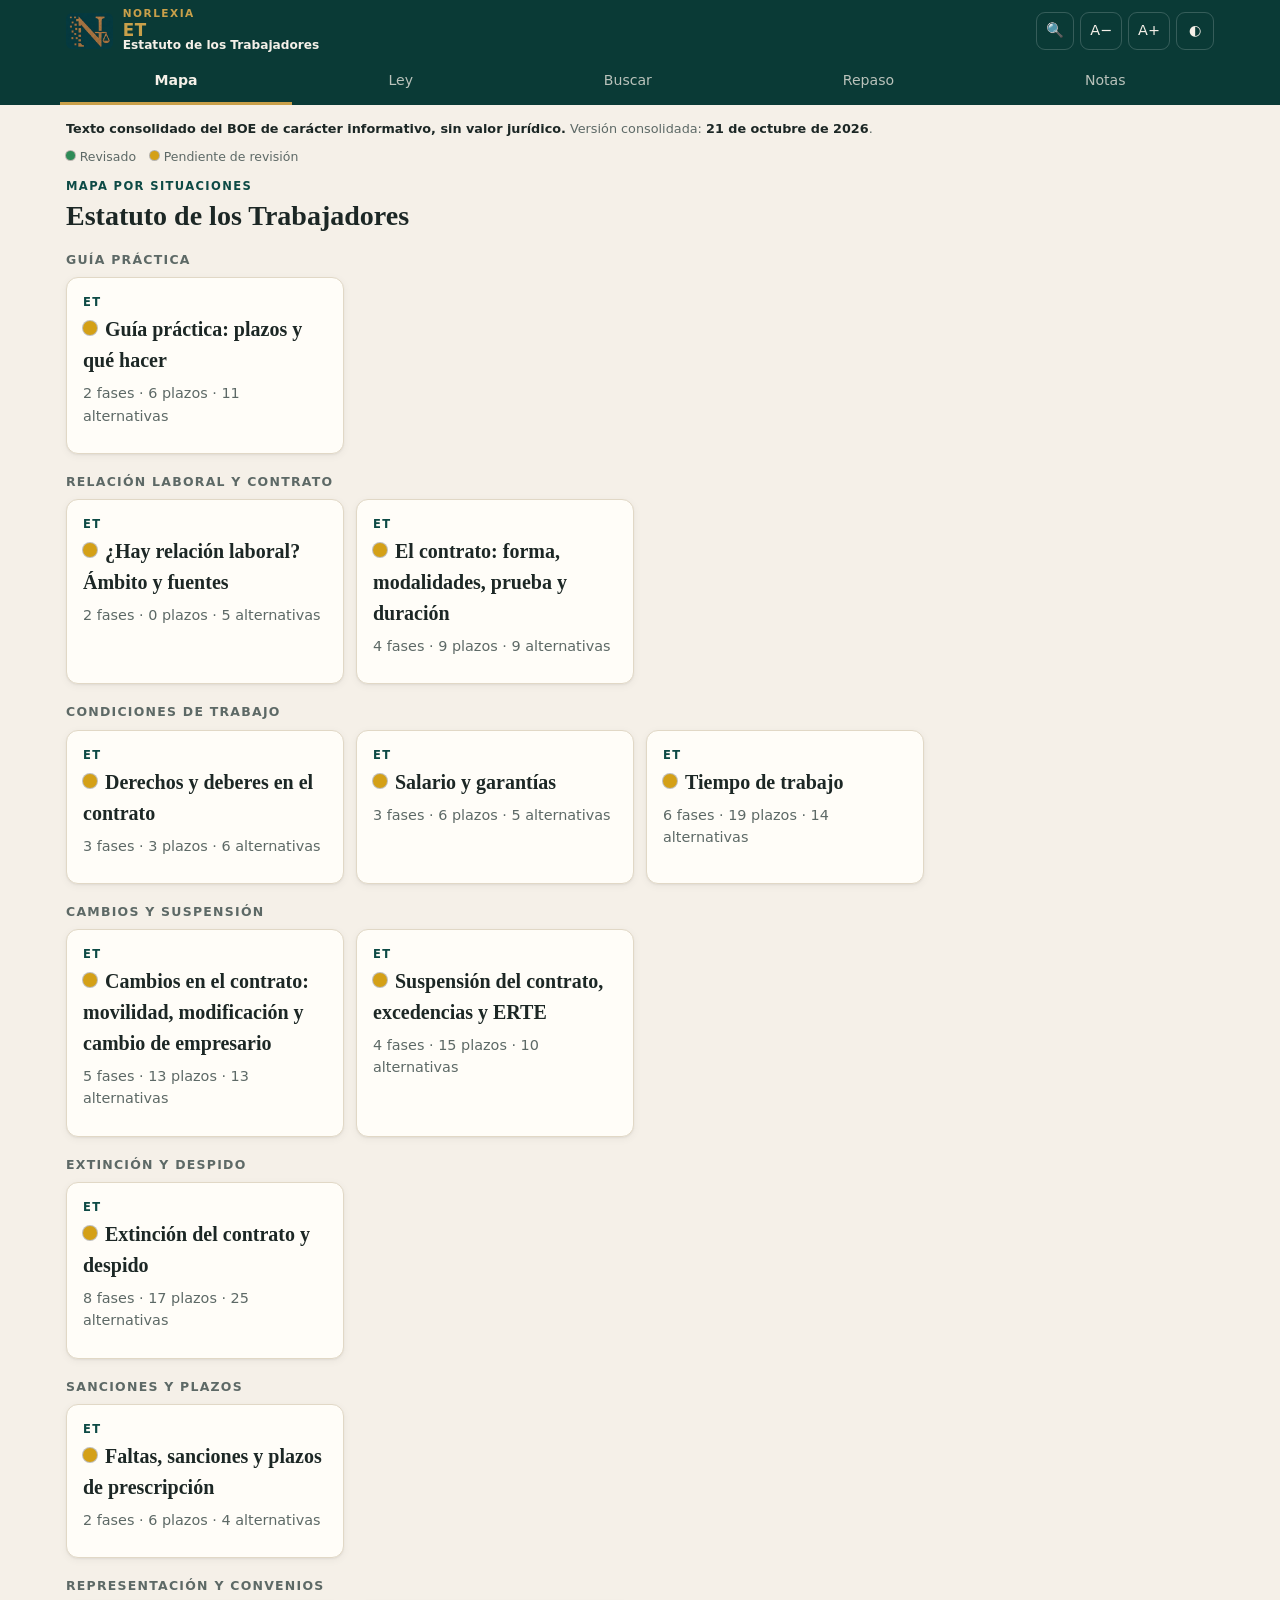
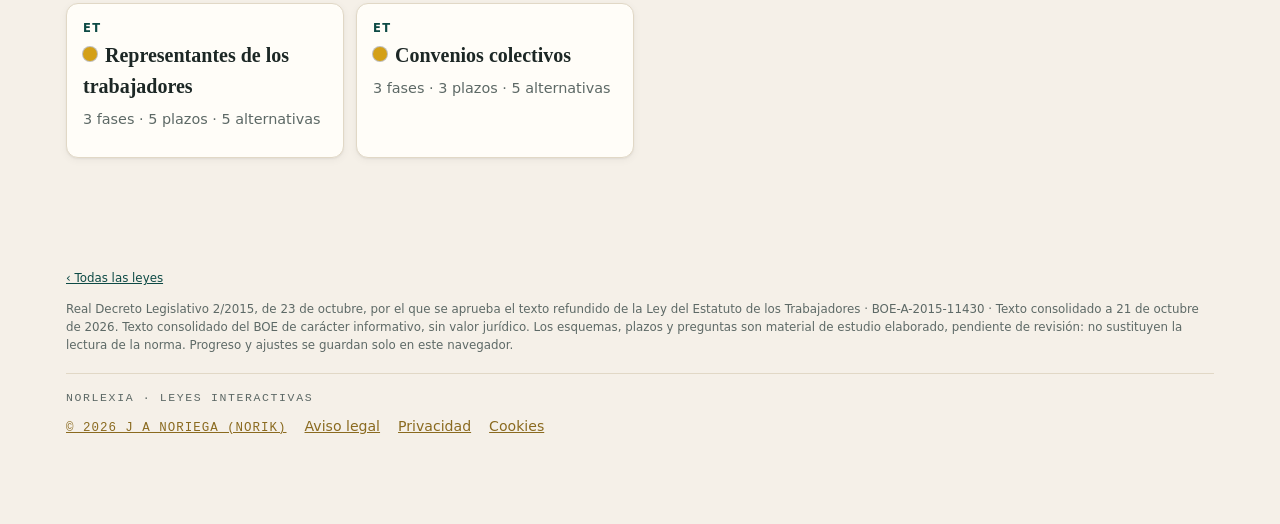
==== commit 8913a950: "ET: ficha «Permisos retribuidos» y rótulos del mapa propios (Ficha, Bloque…) Co-Authored-By: Claude " ====
--- a/et/index.html
+++ b/et/index.html
@@ -359,7 +359,7 @@
     reivindican como contenido exclusivo.</p>
 </dialog>
 
-<script id="datos-ley" type="application/json">{"ley":{"id":"et","nombre":"Real Decreto Legislativo 2/2015, de 23 de octubre, por el que se aprueba el texto refundido de la Ley del Estatuto de los Trabajadores","abreviatura":"ET","boe":"BOE-A-2015-11430","fecha_version":"21 de octubre de 2026","nota_general_boe":"","aviso":"Texto consolidado del BOE de carácter informativo, sin valor jurídico","nombre_corto":"Estatuto de los Trabajadores","titulo_mapa":"Estatuto de los Trabajadores"},"estructura":[{"tipo":"articulo","clave":"preambulo"},{"tipo":"titulo","rotulo":"TÍTULO I","titulo":"De la relación individual de trabajo","hijos":[{"tipo":"capitulo","rotulo":"CAPÍTULO I","titulo":"Disposiciones generales","hijos":[{"tipo":"seccion","rotulo":"Sección 1.ª","titulo":"Ámbito y fuentes","hijos":[{"tipo":"articulo","clave":"1"},{"tipo":"articulo","clave":"2"},{"tipo":"articulo","clave":"3"}]},{"tipo":"seccion","rotulo":"Sección 2.ª","titulo":"Derechos y deberes laborales básicos","hijos":[{"tipo":"articulo","clave":"4"},{"tipo":"articulo","clave":"5"}]},{"tipo":"seccion","rotulo":"Sección 3.ª","titulo":"Elementos y eficacia del contrato de trabajo","hijos":[{"tipo":"articulo","clave":"6"},{"tipo":"articulo","clave":"7"},{"tipo":"articulo","clave":"8"},{"tipo":"articulo","clave":"9"}]},{"tipo":"seccion","rotulo":"Sección 4.ª","titulo":"Modalidades del contrato de trabajo","hijos":[{"tipo":"articulo","clave":"10"},{"tipo":"articulo","clave":"11"},{"tipo":"articulo","clave":"12"},{"tipo":"articulo","clave":"13"}]}]},{"tipo":"capitulo","rotulo":"CAPÍTULO II","titulo":"Contenido del contrato de trabajo","hijos":[{"tipo":"seccion","rotulo":"Sección 1.ª","titulo":"Duración del contrato","hijos":[{"tipo":"articulo","clave":"14"},{"tipo":"articulo","clave":"15"},{"tipo":"articulo","clave":"16"}]},{"tipo":"seccion","rotulo":"Sección 2.ª","titulo":"Derechos y deberes derivados del contrato","hijos":[{"tipo":"articulo","clave":"17"},{"tipo":"articulo","clave":"18"},{"tipo":"articulo","clave":"19"},{"tipo":"articulo","clave":"20"},{"tipo":"articulo","clave":"20 bis"},{"tipo":"articulo","clave":"21"}]},{"tipo":"seccion","rotulo":"Sección 3.ª","titulo":"Clasificación profesional y promoción en el trabajo","hijos":[{"tipo":"articulo","clave":"22"},{"tipo":"articulo","clave":"23"},{"tipo":"articulo","clave":"24"},{"tipo":"articulo","clave":"25"}]},{"tipo":"seccion","rotulo":"Sección 4.ª","titulo":"Salarios y garantías salariales","hijos":[{"tipo":"articulo","clave":"26"},{"tipo":"articulo","clave":"27"},{"tipo":"articulo","clave":"28"},{"tipo":"articulo","clave":"29"},{"tipo":"articulo","clave":"30"},{"tipo":"articulo","clave":"31"},{"tipo":"articulo","clave":"32"},{"tipo":"articulo","clave":"33"}]},{"tipo":"seccion","rotulo":"Sección 5.ª","titulo":"Tiempo de trabajo","hijos":[{"tipo":"articulo","clave":"34"},{"tipo":"articulo","clave":"35"},{"tipo":"articulo","clave":"36"},{"tipo":"articulo","clave":"37"},{"tipo":"articulo","clave":"38"}]}]},{"tipo":"capitulo","rotulo":"CAPÍTULO III","titulo":"Modificación, suspensión y extinción del contrato de trabajo","hijos":[{"tipo":"seccion","rotulo":"Sección 1.ª","titulo":"Movilidad funcional y geográfica","hijos":[{"tipo":"articulo","clave":"39"},{"tipo":"articulo","clave":"40"},{"tipo":"articulo","clave":"41"}]},{"tipo":"seccion","rotulo":"Sección 2.ª","titulo":"Garantías por cambio de empresario","hijos":[{"tipo":"articulo","clave":"42"},{"tipo":"articulo","clave":"43"},{"tipo":"articulo","clave":"44"}]},{"tipo":"seccion","rotulo":"Sección 3.ª","titulo":"Suspensión del contrato","hijos":[{"tipo":"articulo","clave":"45"},{"tipo":"articulo","clave":"46"},{"tipo":"articulo","clave":"47"},{"tipo":"articulo","clave":"47 bis"},{"tipo":"articulo","clave":"48"},{"tipo":"articulo","clave":"48 bis"}]},{"tipo":"seccion","rotulo":"Sección 4.ª","titulo":"Extinción del contrato","hijos":[{"tipo":"articulo","clave":"49"},{"tipo":"articulo","clave":"50"},{"tipo":"articulo","clave":"51"},{"tipo":"articulo","clave":"52"},{"tipo":"articulo","clave":"53"},{"tipo":"articulo","clave":"54"},{"tipo":"articulo","clave":"55"},{"tipo":"articulo","clave":"56"}]},{"tipo":"seccion","rotulo":"Sección 5.ª","titulo":"Procedimiento concursal","hijos":[{"tipo":"articulo","clave":"57"}]}]},{"tipo":"capitulo","rotulo":"CAPÍTULO IV","titulo":"Faltas y sanciones de los trabajadores","hijos":[{"tipo":"articulo","clave":"58"}]},{"tipo":"capitulo","rotulo":"CAPÍTULO V","titulo":"Plazos de prescripción","hijos":[{"tipo":"seccion","rotulo":"Sección 1.ª","titulo":"Prescripción de acciones derivadas del contrato","hijos":[{"tipo":"articulo","clave":"59"}]},{"tipo":"seccion","rotulo":"Sección 2.ª","titulo":"Prescripción de las infracciones y faltas","hijos":[{"tipo":"articulo","clave":"60"}]}]}]},{"tipo":"titulo","rotulo":"TÍTULO II","titulo":"De los derechos de representación colectiva y de reunión de los trabajadores en la empresa","hijos":[{"tipo":"capitulo","rotulo":"CAPÍTULO I","titulo":"Del derecho de representación colectiva","hijos":[{"tipo":"articulo","clave":"61"},{"tipo":"seccion","rotulo":"Sección 1.ª","titulo":"Órganos de representación","hijos":[{"tipo":"articulo","clave":"62"},{"tipo":"articulo","clave":"63"},{"tipo":"articulo","clave":"64"},{"tipo":"articulo","clave":"65"},{"tipo":"articulo","clave":"66"},{"tipo":"articulo","clave":"67"},{"tipo":"articulo","clave":"68"}]},{"tipo":"seccion","rotulo":"Sección 2.ª","titulo":"Procedimiento electoral","hijos":[{"tipo":"articulo","clave":"69"},{"tipo":"articulo","clave":"70"},{"tipo":"articulo","clave":"71"},{"tipo":"articulo","clave":"72"},{"tipo":"articulo","clave":"73"},{"tipo":"articulo","clave":"74"},{"tipo":"articulo","clave":"75"},{"tipo":"articulo","clave":"76"}]}]},{"tipo":"capitulo","rotulo":"CAPÍTULO II","titulo":"Del derecho de reunión","hijos":[{"tipo":"articulo","clave":"77"},{"tipo":"articulo","clave":"78"},{"tipo":"articulo","clave":"79"},{"tipo":"articulo","clave":"80"},{"tipo":"articulo","clave":"81"}]}]},{"tipo":"titulo","rotulo":"TÍTULO III","titulo":"De la negociación colectiva y de los convenios colectivos","hijos":[{"tipo":"capitulo","rotulo":"CAPÍTULO I","titulo":"Disposiciones generales","hijos":[{"tipo":"seccion","rotulo":"Sección 1.ª","titulo":"Naturaleza y efectos de los convenios","hijos":[{"tipo":"articulo","clave":"82"},{"tipo":"articulo","clave":"83"},{"tipo":"articulo","clave":"84"},{"tipo":"articulo","clave":"85"},{"tipo":"articulo","clave":"86"}]},{"tipo":"seccion","rotulo":"Sección 2.ª","titulo":"Legitimación","hijos":[{"tipo":"articulo","clave":"87"},{"tipo":"articulo","clave":"88"}]}]},{"tipo":"capitulo","rotulo":"CAPÍTULO II","titulo":"Procedimiento","hijos":[{"tipo":"seccion","rotulo":"Sección 1.ª","titulo":"Tramitación, aplicación e interpretación","hijos":[{"tipo":"articulo","clave":"89"},{"tipo":"articulo","clave":"90"},{"tipo":"articulo","clave":"91"}]},{"tipo":"seccion","rotulo":"Sección 2.ª","titulo":"Adhesión y extensión","hijos":[{"tipo":"articulo","clave":"92"}]}]}]},{"tipo":"grupo","rotulo":"","titulo":"Disposiciones adicionales","hijos":[{"tipo":"articulo","clave":"da1"},{"tipo":"articulo","clave":"da2"},{"tipo":"articulo","clave":"da3"},{"tipo":"articulo","clave":"da4"},{"tipo":"articulo","clave":"da5"},{"tipo":"articulo","clave":"da6"},{"tipo":"articulo","clave":"da7"},{"tipo":"articulo","clave":"da8"},{"tipo":"articulo","clave":"da9"},{"tipo":"articulo","clave":"da10"},{"tipo":"articulo","clave":"da11"},{"tipo":"articulo","clave":"da12"},{"tipo":"articulo","clave":"da13"},{"tipo":"articulo","clave":"da14"},{"tipo":"articulo","clave":"da15"},{"tipo":"articulo","clave":"da16"},{"tipo":"articulo","clave":"da17"},{"tipo":"articulo","clave":"da18"},{"tipo":"articulo","clave":"da19"},{"tipo":"articulo","clave":"da20"},{"tipo":"articulo","clave":"da21"},{"tipo":"articulo","clave":"da22"},{"tipo":"articulo","clave":"da23"},{"tipo":"articulo","clave":"da24"},{"tipo":"articulo","clave":"da25"},{"tipo":"articulo","clave":"da26"},{"tipo":"articulo","clave":"da27"},{"tipo":"articulo","clave":"da28"},{"tipo":"articulo","clave":"da29"}]},{"tipo":"grupo","rotulo":"","titulo":"Disposiciones transitorias","hijos":[{"tipo":"articulo","clave":"dt1"},{"tipo":"articulo","clave":"dt2"},{"tipo":"articulo","clave":"dt3"},{"tipo":"articulo","clave":"dt4"},{"tipo":"articulo","clave":"dt5"},{"tipo":"articulo","clave":"dt6"},{"tipo":"articulo","clave":"dt7"},{"tipo":"articulo","clave":"dt8"},{"tipo":"articulo","clave":"dt9"},{"tipo":"articulo","clave":"dt10"},{"tipo":"articulo","clave":"dt11"},{"tipo":"articulo","clave":"dt12"},{"tipo":"articulo","clave":"dt13"}]},{"tipo":"grupo","rotulo":"","titulo":"Disposiciones finales","hijos":[{"tipo":"articulo","clave":"df1"},{"tipo":"articulo","clave":"df2"}]}],"articulos":{"preambulo":{"rotulo":"Real Decreto Legislativo de aprobación","titulo":"","texto_literal":"El artículo Uno.d) de la Ley 20/2014, de 29 de octubre, por la que se delega en el Gobierno la potestad de dictar diversos textos refundidos, en virtud de lo establecido en el artículo 82 y siguientes de la Constitución Española, autorizó al Gobierno para aprobar un texto refundido en el que se integrasen, debidamente regularizadas, aclaradas y armonizadas, el texto refundido de la Ley del Estatuto de los Trabajadores, aprobado mediante Real Decreto Legislativo 1/1995, de 24 de marzo, y todas las disposiciones legales relacionadas que se enumeran en ese apartado, así como las normas con rango de ley que las hubieren modificado. El plazo para la realización de dicho texto era de doce meses a partir de la entrada en vigor de la citada Ley 20/2014, que tuvo lugar el 31 de octubre de 2014.\nEste real decreto legislativo ha sido sometido a consulta de las organizaciones sindicales y empresariales más representativas. Además, ha sido informado por el Consejo Económico y Social.\nEn su virtud, a propuesta de la Ministra de Empleo y Seguridad Social, de acuerdo con el Consejo de Estado y previa deliberación del Consejo de Ministros en su reunión del día 23 de octubre de 2015,\nDISPONGO: Artículo único. Aprobación del texto refundido de la Ley del Estatuto de los Trabajadores.\nSe aprueba el texto refundido de la Ley del Estatuto de los Trabajadores que se inserta a continuación. Disposición derogatoria única. Derogación normativa.\nQuedan derogadas cuantas disposiciones de igual o inferior rango se opongan a lo dispuesto en este real decreto legislativo y en el texto refundido que aprueba y, en particular, las siguientes:\n1. El Real Decreto Legislativo 1/1995, de 24 de marzo, por el que se aprueba el texto refundido de la Ley del Estatuto de los Trabajadores.\n2. La disposición adicional cuarta y la disposición transitoria segunda de la Ley 12/2001, de 9 de julio, de medidas urgentes de reforma del mercado de trabajo para el incremento del empleo y la mejora de su calidad.\n3. La disposición adicional séptima y la disposición transitoria segunda de la Ley 43/2006, de 29 de diciembre, para la mejora del crecimiento y del empleo.\n4. Las disposiciones adicionales primera y tercera y las disposiciones transitorias primera, segunda y duodécima de la Ley 35/2010, de 17 de septiembre, de medidas urgentes para la reforma del mercado de trabajo.\n5. El artículo 5, la disposición adicional quinta y las disposiciones transitorias primera y segunda del Real Decreto-ley 10/2011, de 26 de agosto, de medidas urgentes para la promoción del empleo de los jóvenes, el fomento de la estabilidad en el empleo y el mantenimiento del programa de recualificación profesional de las personas que agoten su protección por desempleo.\n6. El artículo 17, las disposiciones adicionales sexta y novena, las disposiciones transitorias quinta y sexta, el apartado 1 de la disposición transitoria novena y las disposiciones transitorias décima y decimoquinta de la Ley 3/2012, de 6 de julio, de medidas urgentes para la reforma del mercado laboral.\n7. La disposición transitoria séptima del Real Decreto-ley 20/2012, de 13 de julio, de medidas para garantizar la estabilidad presupuestaria y de fomento de la competitividad.\n8. La disposición adicional sexta del Real Decreto-ley 5/2013, de 15 de marzo, de medidas para favorecer la continuidad de la vida laboral de los trabajadores de mayor edad y promover el envejecimiento activo.\n9. La disposición transitoria única del Real Decreto-ley 16/2013, de 20 de diciembre, de medidas para favorecer la contratación estable y mejorar la empleabilidad de los trabajadores.\n10. La disposición transitoria segunda de la Ley 1/2014, de 28 de febrero, para la protección de los trabajadores a tiempo parcial y otras medidas urgentes en el orden económico y social.\nDado en Oviedo, el 23 de octubre de 2015.\nFELIPE R.\nLa Ministra de Empleo y Seguridad Social,\nFÁTIMA BÁÑEZ GARCÍA","ruta":[]},"1":{"rotulo":"Artículo 1","titulo":"Ámbito de aplicación.","texto_literal":"1. Esta ley será de aplicación a los trabajadores que voluntariamente presten sus servicios retribuidos por cuenta ajena y dentro del ámbito de organización y dirección de otra persona, física o jurídica, denominada empleador o empresario.\n2. A los efectos de esta ley, serán empresarios todas las personas, físicas o jurídicas, o comunidades de bienes que reciban la prestación de servicios de las personas referidas en el apartado anterior, así como de las personas contratadas para ser cedidas a empresas usuarias por empresas de trabajo temporal legalmente constituidas.\n3. Se excluyen del ámbito regulado por esta ley:\na) La relación de servicio de los funcionarios públicos, que se regirá por las correspondientes normas legales y reglamentarias, así como la del personal al servicio de las Administraciones Públicas y demás entes, organismos y entidades del sector público, cuando, al amparo de una ley, dicha relación se regule por normas administrativas o estatutarias.\nb) Las prestaciones personales obligatorias.\nc) La actividad que se limite, pura y simplemente, al mero desempeño del cargo de consejero o miembro de los órganos de administración en las empresas que revistan la forma jurídica de sociedad y siempre que su actividad en la empresa solo comporte la realización de cometidos inherentes a tal cargo.\nd) Los trabajos realizados a título de amistad, benevolencia o buena vecindad.\ne) Los trabajos familiares, salvo que se demuestre la condición de asalariados de quienes los llevan a cabo. Se considerarán familiares, a estos efectos, siempre que convivan con el empresario, el cónyuge, los descendientes, ascendientes y demás parientes por consanguinidad o afinidad, hasta el segundo grado inclusive y, en su caso, por adopción.\nf) La actividad de las personas que intervengan en operaciones mercantiles por cuenta de uno o más empresarios, siempre que queden personalmente obligados a responder del buen fin de la operación asumiendo el riesgo y ventura de la misma.\ng) En general, todo trabajo que se efectúe en desarrollo de relación distinta de la que define el apartado 1.\nA tales efectos se entenderá excluida del ámbito laboral la actividad de las personas prestadoras del servicio de transporte al amparo de autorizaciones administrativas de las que sean titulares, realizada, mediante el correspondiente precio, con vehículos comerciales de servicio público cuya propiedad o poder directo de disposición ostenten, aun cuando dichos servicios se realicen de forma continuada para un mismo cargador o comercializador.\n4. La legislación laboral española será de aplicación al trabajo que presten los trabajadores españoles contratados en España al servicio de empresas españolas en el extranjero, sin perjuicio de las normas de orden público aplicables en el lugar de trabajo. Dichos trabajadores tendrán, al menos, los derechos económicos que les corresponderían de trabajar en territorio español.\n5. A efectos de esta ley se considera centro de trabajo la unidad productiva con organización específica, que sea dada de alta, como tal, ante la autoridad laboral.\nEn la actividad de trabajo en el mar se considerará como centro de trabajo el buque, entendiéndose situado en la provincia donde radique su puerto de base.","ruta":["TÍTULO I. De la relación individual de trabajo","CAPÍTULO I. Disposiciones generales","Sección 1.ª. Ámbito y fuentes"]},"2":{"rotulo":"Artículo 2","titulo":"Relaciones laborales de carácter especial.","texto_literal":"1. Se considerarán relaciones laborales de carácter especial:\na) La del personal de alta dirección no incluido en el artículo 1.3.c).\nb) La del servicio del hogar familiar.\nc) La de los penados en las instituciones penitenciarias.\nd) La de los deportistas profesionales.\ne) La de las personas artistas que desarrollan su actividad en las artes escénicas, audiovisuales y musicales, así como las personas que realizan actividades técnicas o auxiliares necesarias para el desarrollo de dicha actividad.\nf) La de las personas que intervengan en operaciones mercantiles por cuenta de uno o más empresarios sin asumir el riesgo y ventura de aquellas.\ng) La de los trabajadores con discapacidad que presten sus servicios en los centros especiales de empleo.\nh) (Derogada)\ni) La de los menores sometidos a la ejecución de medidas de internamiento para el cumplimiento de su responsabilidad penal.\nj) La de residencia para la formación de especialistas en Ciencias de la Salud.\nk) La de los abogados que prestan servicios en despachos de abogados, individuales o colectivos.\nl) Cualquier otro trabajo que sea expresamente declarado como relación laboral de carácter especial por una ley.\n2. En todos los supuestos señalados en el apartado anterior, la regulación de dichas relaciones laborales respetará los derechos básicos reconocidos por la Constitución.","ruta":["TÍTULO I. De la relación individual de trabajo","CAPÍTULO I. Disposiciones generales","Sección 1.ª. Ámbito y fuentes"]},"3":{"rotulo":"Artículo 3","titulo":"Fuentes de la relación laboral.","texto_literal":"1. Los derechos y obligaciones concernientes a la relación laboral se regulan:\na) Por las disposiciones legales y reglamentarias del Estado.\nb) Por los convenios colectivos.\nc) Por la voluntad de las partes, manifestada en el contrato de trabajo, siendo su objeto lícito y sin que en ningún caso puedan establecerse en perjuicio del trabajador condiciones menos favorables o contrarias a las disposiciones legales y convenios colectivos antes expresados.\nd) Por los usos y costumbres locales y profesionales.\n2. Las disposiciones legales y reglamentarias se aplicarán con sujeción estricta al principio de jerarquía normativa. Las disposiciones reglamentarias desarrollarán los preceptos que establecen las normas de rango superior, pero no podrán establecer condiciones de trabajo distintas a las establecidas por las leyes a desarrollar.\n3. Los conflictos originados entre los preceptos de dos o más normas laborales, tanto estatales como pactadas, que deberán respetar en todo caso los mínimos de derecho necesario, se resolverán mediante la aplicación de lo más favorable para el trabajador apreciado en su conjunto, y en cómputo anual, respecto de los conceptos cuantificables.\n4. Los usos y costumbres solo se aplicarán en defecto de disposiciones legales, convencionales o contractuales, a no ser que cuenten con una recepción o remisión expresa.\n5. Los trabajadores no podrán disponer válidamente, antes o después de su adquisición, de los derechos que tengan reconocidos por disposiciones legales de derecho necesario. Tampoco podrán disponer válidamente de los derechos reconocidos como indisponibles por convenio colectivo.","ruta":["TÍTULO I. De la relación individual de trabajo","CAPÍTULO I. Disposiciones generales","Sección 1.ª. Ámbito y fuentes"]},"4":{"rotulo":"Artículo 4","titulo":"Derechos laborales.","texto_literal":"1. Los trabajadores tienen como derechos básicos, con el contenido y alcance que para cada uno de los mismos disponga su específica normativa, los de:\na) Trabajo y libre elección de profesión u oficio.\nb) Libre sindicación.\nc) Negociación colectiva.\nd) Adopción de medidas de conflicto colectivo.\ne) Huelga.\nf) Reunión.\ng) Información, consulta y participación en la empresa.\n2. En la relación de trabajo, los trabajadores tienen derecho:\na) A la ocupación efectiva.\nb) A la promoción y formación profesional en el trabajo, incluida la dirigida a su adaptación a las modificaciones operadas en el puesto de trabajo, así como al desarrollo de planes y acciones formativas tendentes a favorecer su mayor empleabilidad.\nc) A no ser discriminadas directa o indirectamente para el empleo o, una vez empleados, por razones de estado civil, edad dentro de los límites marcados por esta ley, origen racial o étnico, condición social, religión o convicciones, ideas políticas, orientación sexual, identidad sexual, expresión de género, características sexuales, afiliación o no a un sindicato, por razón de lengua dentro del Estado español, discapacidad, así como por razón de sexo, incluido el trato desfavorable dispensado a mujeres u hombres por el ejercicio de los derechos de conciliación o corresponsabilidad de la vida familiar y laboral.\nd) A su integridad física y a una adecuada política de prevención de riesgos laborales.\ne) Al respeto de su intimidad y a la consideración debida a su dignidad, comprendida la protección frente al acoso por razón de origen racial o étnico, religión o convicciones, discapacidad, edad u orientación sexual, y frente al acoso sexual y al acoso por razón de sexo.\nf) A la percepción puntual de la remuneración pactada o legalmente establecida.\ng) Al ejercicio individual de las acciones derivadas de su contrato de trabajo.\nh) A cuantos otros se deriven específicamente del contrato de trabajo.","ruta":["TÍTULO I. De la relación individual de trabajo","CAPÍTULO I. Disposiciones generales","Sección 2.ª. Derechos y deberes laborales básicos"]},"5":{"rotulo":"Artículo 5","titulo":"Deberes laborales.","texto_literal":"Los trabajadores tienen como deberes básicos:\na) Cumplir con las obligaciones concretas de su puesto de trabajo, de conformidad con las reglas de la buena fe y diligencia.\nb) Observar las medidas de prevención de riesgos laborales que se adopten.\nc) Cumplir las órdenes e instrucciones del empresario en el ejercicio regular de sus facultades directivas.\nd) No concurrir con la actividad de la empresa, en los términos fijados en esta ley.\ne) Contribuir a la mejora de la productividad.\nf) Cuantos se deriven, en su caso, de los respectivos contratos de trabajo.","ruta":["TÍTULO I. De la relación individual de trabajo","CAPÍTULO I. Disposiciones generales","Sección 2.ª. Derechos y deberes laborales básicos"]},"6":{"rotulo":"Artículo 6","titulo":"Trabajo de los menores.","texto_literal":"1. Se prohíbe la admisión al trabajo a los menores de dieciséis años.\n2. Los trabajadores menores de dieciocho años no podrán realizar trabajos nocturnos ni aquellas actividades o puestos de trabajo respecto a los que se establezcan limitaciones a su contratación conforme a lo dispuesto en la Ley 31/1995, de 8 de noviembre, de Prevención de Riesgos Laborales, y en las normas reglamentarias aplicables.\n3. Se prohíbe realizar horas extraordinarias a los menores de dieciocho años.\n4. La intervención de los menores de dieciséis años en espectáculos públicos solo se autorizará en casos excepcionales por la autoridad laboral, siempre que no suponga peligro para su salud ni para su formación profesional y humana. El permiso deberá constar por escrito y para actos determinados.","ruta":["TÍTULO I. De la relación individual de trabajo","CAPÍTULO I. Disposiciones generales","Sección 3.ª. Elementos y eficacia del contrato de trabajo"]},"7":{"rotulo":"Artículo 7","titulo":"Capacidad para contratar.","texto_literal":"Podrán contratar la prestación de su trabajo:\na) Quienes tengan plena capacidad de obrar conforme a lo dispuesto en el Código Civil.\nb) Los menores de dieciocho y mayores de dieciséis años, que vivan de forma independiente, con consentimiento de sus padres o tutores, o con autorización de la persona o institución que les tenga a su cargo.\nSi el representante legal de una persona de capacidad limitada la autoriza expresa o tácitamente para realizar un trabajo, queda esta también autorizada para ejercitar los derechos y cumplir los deberes que se derivan de su contrato y para su cesación.\nc) Los extranjeros, de acuerdo con lo dispuesto en la legislación específica sobre la materia.","ruta":["TÍTULO I. De la relación individual de trabajo","CAPÍTULO I. Disposiciones generales","Sección 3.ª. Elementos y eficacia del contrato de trabajo"]},"8":{"rotulo":"Artículo 8","titulo":"Forma del contrato.","texto_literal":"1. El contrato de trabajo se podrá celebrar por escrito o de palabra. Se presumirá existente entre todo el que presta un servicio por cuenta y dentro del ámbito de organización y dirección de otro y el que lo recibe a cambio de una retribución a aquel.\n2. Deberán constar por escrito los contratos de trabajo cuando así lo exija una disposición legal y, en todo caso, los de prácticas y para la formación y el aprendizaje, los contratos a tiempo parcial, fijos-discontinuos y de relevo y los contratos para la realización de una obra o servicio determinado; también constarán por escrito los contratos por tiempo determinado cuya duración sea superior a cuatro semanas.\nDeberán constar igualmente por escrito los contratos de trabajo de los pescadores, de los trabajadores que trabajen a distancia y de los trabajadores contratados en España al servicio de empresas españolas en el extranjero.\nDe no observarse la exigencia de forma escrita, el contrato de trabajo se presumirá celebrado por tiempo indefinido y a jornada completa, salvo prueba en contrario que acredite su naturaleza temporal o el carácter a tiempo parcial de los servicios.\nCualquiera de las partes podrá exigir que el contrato se formalice por escrito, incluso durante el transcurso de la relación laboral.\n3. El empresario está obligado a comunicar a la oficina pública de empleo, en el plazo de los diez días siguientes a su concertación y en los términos que reglamentariamente se determinen, el contenido de los contratos de trabajo que celebre o las prórrogas de los mismos, deban o no formalizarse por escrito.\n4. El empresario entregará a la representación legal de los trabajadores una copia básica de todos los contratos que deban celebrarse por escrito, a excepción de los contratos de relación laboral especial de alta dirección sobre los que se establece el deber de notificación a la representación legal de los trabajadores.\nCon el fin de comprobar la adecuación del contenido del contrato a la legalidad vigente, esta copia básica contendrá todos los datos del contrato a excepción del número del documento nacional de identidad o del número de identidad de extranjero, el domicilio, el estado civil, y cualquier otro que, de acuerdo con la Ley Orgánica 1/1982, de 5 de mayo, de protección civil del derecho al honor, a la intimidad personal y familiar y a la propia imagen, pudiera afectar a la intimidad personal. El tratamiento de la información facilitada estará sometido a los principios y garantías previstos en la normativa aplicable en materia de protección de datos.\nLa copia básica se entregará por el empresario, en plazo no superior a diez días desde la formalización del contrato, a los representantes legales de los trabajadores, quienes la firmarán a efectos de acreditar que se ha producido la entrega.\nPosteriormente, dicha copia básica se enviará a la oficina de empleo. Cuando no exista representación legal de los trabajadores también deberá formalizarse copia básica y remitirse a la oficina de empleo.\nLos representantes de la Administración, así como los de las organizaciones sindicales y de las asociaciones empresariales, que tengan acceso a la copia básica de los contratos en virtud de su pertenencia a los órganos de participación institucional que reglamentariamente tengan tales facultades, observarán sigilo profesional, no pudiendo utilizar dicha documentación para fines distintos de los que motivaron su conocimiento.\n5. Cuando la relación laboral sea de duración superior a cuatro semanas, el empresario deberá informar por escrito al trabajador, en los términos y plazos que se establezcan reglamentariamente, sobre los elementos esenciales del contrato y las principales condiciones de ejecución de la prestación laboral, siempre que tales elementos y condiciones no figuren en el contrato de trabajo formalizado por escrito.","ruta":["TÍTULO I. De la relación individual de trabajo","CAPÍTULO I. Disposiciones generales","Sección 3.ª. Elementos y eficacia del contrato de trabajo"]},"9":{"rotulo":"Artículo 9","titulo":"Validez del contrato.","texto_literal":"1. Si resultase nula solo una parte del contrato de trabajo, este permanecerá válido en lo restante, y se entenderá completado con los preceptos jurídicos adecuados conforme a lo dispuesto en el artículo 3.1.\nSi el trabajador tuviera asignadas condiciones o retribuciones especiales en virtud de contraprestaciones establecidas en la parte no válida del contrato, el órgano de la jurisdicción social que a instancia de parte declare la nulidad hará el debido pronunciamiento sobre la subsistencia o supresión en todo o en parte de dichas condiciones o retribuciones.\n2. En caso de que el contrato resultase nulo, el trabajador podrá exigir, por el trabajo que ya hubiese prestado, la remuneración consiguiente a un contrato válido.\n3. En caso de nulidad por discriminación salarial por razón de sexo, el trabajador tendrá derecho a la retribución correspondiente al trabajo igual o de igual valor.","ruta":["TÍTULO I. De la relación individual de trabajo","CAPÍTULO I. Disposiciones generales","Sección 3.ª. Elementos y eficacia del contrato de trabajo"]},"10":{"rotulo":"Artículo 10","titulo":"Trabajo en común y contrato de grupo.","texto_literal":"1. Si el empresario diera un trabajo en común a un grupo de sus trabajadores, conservará respecto de cada uno, individualmente, sus derechos y deberes.\n2. Si el empresario hubiese celebrado un contrato con un grupo de trabajadores considerado en su totalidad, no tendrá frente a cada uno de sus miembros los derechos y deberes que como tal le competen. El jefe del grupo ostentará la representación de los que lo integren, respondiendo de las obligaciones inherentes a dicha representación.\n3. Si el trabajador, conforme a lo pactado por escrito, asociare a su trabajo un auxiliar o ayudante, el empresario de aquel lo será también de este.","ruta":["TÍTULO I. De la relación individual de trabajo","CAPÍTULO I. Disposiciones generales","Sección 4.ª. Modalidades del contrato de trabajo"]},"11":{"rotulo":"Artículo 11","titulo":"Contrato formativo.","texto_literal":"1. El contrato formativo tendrá por objeto la formación en alternancia con el trabajo retribuido por cuenta ajena en los términos establecidos en el apartado 2, o el desempeño de una actividad laboral destinada a adquirir una práctica profesional adecuada a los correspondientes niveles de estudios, en los términos establecidos en el apartado 3.\n2. El contrato de formación en alternancia, que tendrá por objeto compatibilizar la actividad laboral retribuida con los correspondientes procesos formativos en el ámbito de la formación profesional, los estudios universitarios o del Catálogo de especialidades formativas del Sistema Nacional de Empleo, se realizará de acuerdo con las siguientes reglas:\na) Se podrá celebrar con personas que carezcan de la cualificación profesional reconocida por las titulaciones o certificados requeridos para concertar un contrato formativo para la obtención de práctica profesional regulada en el apartado 3.\nSin perjuicio de lo anterior, se podrán realizar contratos vinculados a estudios de formación profesional o universitaria con personas que posean otra titulación siempre que no haya tenido otro contrato formativo previo en una formación del mismo nivel formativo y del mismo sector productivo.\nb) En el supuesto de que el contrato se suscriba en el marco de certificados de profesionalidad de nivel 1 y 2, y programas públicos o privados de formación en alternancia de empleo–formación, que formen parte del Catálogo de especialidades formativas del Sistema Nacional de Empleo, el contrato solo podrá ser concertado con personas de hasta treinta años.\nc) La actividad desempeñada por la persona trabajadora en la empresa deberá estar directamente relacionada con las actividades formativas que justifican la contratación laboral, coordinándose e integrándose en un programa de formación común, elaborado en el marco de los acuerdos y convenios de cooperación suscritos por las autoridades laborales o educativas de formación profesional o Universidades con empresas y entidades colaboradoras.\nd) La persona contratada contará con una persona tutora designada por el centro o entidad de formación y otra designada por la empresa. Esta última, que deberá contar con la formación o experiencia adecuadas para tales tareas, tendrá como función dar seguimiento al plan formativo individual en la empresa, según lo previsto en el acuerdo de cooperación concertado con el centro o entidad formativa. Dicho centro o entidad deberá, a su vez, garantizar la coordinación con la persona tutora en la empresa.\ne) Los centros de formación profesional, las entidades formativas acreditadas o inscritas y los centros universitarios, en el marco de los acuerdos y convenios de cooperación, elaborarán, con la participación de la empresa, los planes formativos individuales donde se especifique el contenido de la formación, el calendario y las actividades y los requisitos de tutoría para el cumplimiento de sus objetivos.\nf) Son parte sustancial de este contrato tanto la formación teórica dispensada por el centro o entidad de formación o la propia empresa, cuando así se establezca, como la correspondiente formación práctica dispensada por la empresa y el centro. Reglamentariamente se desarrollarán el sistema de impartición y las características de la formación, así como los aspectos relacionados con la financiación de la actividad formativa.\ng) La duración del contrato será la prevista en el correspondiente plan o programa formativo, con un mínimo de tres meses y un máximo de dos años, y podrá desarrollarse al amparo de un solo contrato de forma no continuada, a lo largo de diversos periodos anuales coincidentes con los estudios, de estar previsto en el plan o programa formativo. En caso de que el contrato se hubiera concertado por una duración inferior a la máxima legal establecida y no se hubiera obtenido el título, certificado, acreditación o diploma asociado al contrato formativo, podrá prorrogarse mediante acuerdo de las partes, hasta la obtención de dicho título, certificado, acreditación o diploma sin superar nunca la duración máxima de dos años.\nh) Solo podrá celebrarse un contrato de formación en alternancia por cada ciclo formativo de formación profesional y titulación universitaria, certificado de profesionalidad o itinerario de especialidades formativas del Catálogo de Especialidades Formativas del Sistema Nacional de Empleo.\nNo obstante, podrán formalizarse contratos de formación en alternancia con varias empresas en base al mismo ciclo, certificado de profesionalidad o itinerario de especialidades del Catálogo citado, siempre que dichos contratos respondan a distintas actividades vinculadas al ciclo, al plan o al programa formativo y sin que la duración máxima de todos los contratos pueda exceder el límite previsto en el apartado anterior.\ni) El tiempo de trabajo efectivo, que habrá de ser compatible con el tiempo dedicado a las actividades formativas en el centro de formación, no podrá ser superior al 65 por ciento, durante el primer año, o al 85 por ciento, durante el segundo, de la jornada máxima prevista en el convenio colectivo de aplicación en la empresa, o, en su defecto, de la jornada máxima legal.\nj) No se podrán celebrar contratos formativos en alternancia cuando la actividad o puesto de trabajo correspondiente al contrato haya sido desempeñado con anterioridad por la persona trabajadora en la misma empresa bajo cualquier modalidad por tiempo superior a seis meses.\nk) Las personas contratadas con contrato de formación en alternancia no podrán realizar horas complementarias ni horas extraordinarias, salvo en el supuesto previsto en el artículo 35.3. Tampoco podrán realizar trabajos nocturnos ni trabajo a turnos.\nExcepcionalmente, podrán realizarse actividades laborales en los citados periodos cuando las actividades formativas para la adquisición de los aprendizajes previstos en el plan formativo no puedan desarrollarse en otros periodos, debido a la naturaleza de la actividad.\nl) No podrá establecerse periodo de prueba en estos contratos.\nm) La retribución será la establecida para estos contratos en el convenio colectivo de aplicación. En defecto de previsión convencional, la retribución no podrá ser inferior al sesenta por ciento el primer año ni al setenta y cinco por ciento el segundo, respecto de la fijada en convenio para el grupo profesional y nivel retributivo correspondiente a las funciones desempeñadas, en proporción al tiempo de trabajo efectivo. En ningún caso la retribución podrá ser inferior al salario mínimo interprofesional en proporción al tiempo de trabajo efectivo.\n3. El contrato formativo para la obtención de la práctica profesional adecuada al nivel de estudios se regirá por las siguientes reglas:\na) Podrá concertarse con quienes estuviesen en posesión de un título universitario o de un título de grado medio o superior, especialista, máster profesional o certificado del sistema de formación profesional, de acuerdo con lo previsto en la Ley Orgánica 5/2002, de 19 de junio, de las Cualificaciones y de la Formación Profesional, así como con quienes posean un título equivalente de enseñanzas artísticas o deportivas del sistema educativo, que habiliten o capaciten para el ejercicio de la actividad laboral.\nb) El contrato de trabajo para la obtención de práctica profesional deberá concertarse dentro de los tres años, o de los cinco años si se concierta con una persona con discapacidad, siguientes a la terminación de los correspondientes estudios. No podrá suscribirse con quien ya haya obtenido experiencia profesional o realizado actividad formativa en la misma actividad dentro de la empresa por un tiempo superior a tres meses, sin que se computen a estos efectos los periodos de formación o prácticas que formen parte del currículo exigido para la obtención de la titulación o certificado que habilita esta contratación.\nc) La duración de este contrato no podrá ser inferior a seis meses ni exceder de un año. Dentro de estos límites los convenios colectivos de ámbito sectorial estatal o autonómico, o en su defecto, los convenios colectivos sectoriales de ámbito inferior podrán determinar su duración, atendiendo a las características del sector y de las prácticas profesionales a realizar.\nd) Ninguna persona podrá ser contratada en la misma o distinta empresa por tiempo superior a los máximos previstos en el apartado anterior en virtud de la misma titulación o certificado profesional. Tampoco se podrá estar contratado en formación en la misma empresa para el mismo puesto de trabajo por tiempo superior a los máximos previstos en el apartado anterior, aunque se trate de distinta titulación o distinto certificado.\nA los efectos de este artículo, los títulos de grado, máster y doctorado correspondientes a los estudios universitarios no se considerarán la misma titulación, salvo que al ser contratado por primera vez mediante un contrato para la realización de práctica profesional la persona trabajadora estuviera ya en posesión del título superior de que se trate.\ne) Se podrá establecer un periodo de prueba que en ningún caso podrá exceder de un mes, salvo lo dispuesto en convenio colectivo.\nf) El puesto de trabajo deberá permitir la obtención de la práctica profesional adecuada al nivel de estudios o de formación objeto del contrato. La empresa elaborará el plan formativo individual en el que se especifique el contenido de la práctica profesional, y asignará tutor o tutora que cuente con la formación o experiencia adecuadas para el seguimiento del plan y el correcto cumplimiento del objeto del contrato.\ng) A la finalización del contrato la persona trabajadora tendrá derecho a la certificación del contenido de la práctica realizada.\nh) Las personas contratadas con contrato de formación para la obtención de práctica profesional no podrán realizar horas extraordinarias, salvo en el supuesto previsto en el artículo 35.3.\ni) La retribución por el tiempo de trabajo efectivo será la fijada en el convenio colectivo aplicable en la empresa para estos contratos o en su defecto la del grupo profesional y nivel retributivo correspondiente a las funciones desempeñadas. En ningún caso la retribución podrá ser inferior a la retribución mínima establecida para el contrato para la formación en alternancia ni al salario mínimo interprofesional en proporción al tiempo de trabajo efectivo.\nj) Reglamentariamente se desarrollará el alcance de la formación correspondiente al contrato de formación para la obtención de prácticas profesionales, particularmente, en el caso de acciones formativas específicas dirigidas a la digitalización, la innovación o la sostenibilidad, incluyendo la posibilidad de microacreditaciones de los sistemas de formación profesional o universitaria.\n4. Son normas comunes del contrato formativo las siguientes:\na) La acción protectora de la Seguridad Social de las personas que suscriban un contrato formativo comprenderá todas las contingencias protegibles y prestaciones, incluido el desempleo y la cobertura del Fondo de Garantía Salarial.\nb) Las situaciones de incapacidad temporal, nacimiento, adopción, guarda con fines de adopción, acogimiento, riesgo durante el embarazo, riesgo durante la lactancia, violencia de género, interrumpirán el cómputo de la duración del contrato.\nc) El contrato, que deberá formalizarse por escrito de conformidad con lo establecido en el artículo 8, incluirá obligatoriamente el texto del plan formativo individual al que se refieren los apartados 2. b), c), d), e), g), h) y k) y 3.e) y f), en el que se especifiquen el contenido de las prácticas o la formación y las actividades de tutoría para el cumplimiento de sus objetivos. Igualmente, incorporará el texto de los acuerdos y convenios a los que se refiere el apartado 2.e).\nd) Los límites de edad y en la duración máxima del contrato formativo no serán de aplicación cuando se concierte con personas con discapacidad o con los colectivos en situación de exclusión social previstos en el artículo 2 de la Ley 44/2007, de 13 de diciembre, para la regulación del régimen de las empresas de inserción, en los casos en que sean contratados por parte de empresas de inserción que estén cualificadas y activas en el registro administrativo correspondiente. Reglamentariamente se establecerán dichos límites para adecuarlos a los estudios, al plan o programa formativo y al grado de discapacidad y características de estas personas.\ne) Mediante convenio colectivo de ámbito sectorial estatal, autonómico o, en su defecto, en los convenios colectivos sectoriales de ámbito inferior, se podrán determinar los puestos de trabajo, actividades, niveles o grupos profesionales que podrán desempeñarse por medio de contrato formativo.\nf) Las empresas que estén aplicando algunas de las medidas de flexibilidad interna reguladas en los artículos 47 y 47 bis podrán concertar contratos formativos siempre que las personas contratadas bajo esta modalidad no sustituyan funciones o tareas realizadas habitualmente por las personas afectadas por las medidas de suspensión o reducción de jornada.\ng) Si al término del contrato la persona continuase en la empresa, no podrá concertarse un nuevo periodo de prueba, computándose la duración del contrato formativo a efectos de antigüedad en la empresa.\nh) Los contratos formativos celebrados en fraude de ley o aquellos respecto de los cuales la empresa incumpla sus obligaciones formativas se entenderán concertados como contratos indefinidos de carácter ordinario.\ni) Reglamentariamente se establecerán, previa consulta con las administraciones competentes en la formación objeto de realización mediante contratos formativos, los requisitos que deben cumplirse para la celebración de los mismos, tales como el número de contratos por tamaño de centro de trabajo, las personas en formación por tutor o tutora, o las exigencias en relación con la estabilidad de la plantilla.\n5. La empresa pondrá en conocimiento de la representación legal de las personas trabajadoras los acuerdos de cooperación educativa o formativa que contemplen la contratación formativa, incluyendo la información relativa a los planes o programas formativos individuales, así como a los requisitos y las condiciones en las que se desarrollará la actividad de tutorización.\nAsimismo, en el supuesto de diversos contratos vinculados a un único ciclo, certificado o itinerario en los términos referidos en el apartado 2.h), la empresa deberá trasladar a la representación legal de las personas trabajadoras toda la información de la que disponga al respecto de dichas contrataciones.\n6. En la negociación colectiva se fijarán criterios y procedimientos tendentes a conseguir una presencia equilibrada de hombres y mujeres vinculados a la empresa mediante contratos formativos. Asimismo, podrán establecerse compromisos de conversión de los contratos formativos en contratos por tiempo indefinido.\n7. Las empresas que pretendan suscribir contratos formativos, podrán solicitar por escrito al servicio público de empleo competente, información relativa a si las personas a las que pretenden contratar han estado previamente contratadas bajo dicha modalidad y la duración de estas contrataciones. Dicha información deberá ser trasladada a la representación legal de las personas trabajadoras y tendrá valor liberatorio a efectos de no exceder la duración máxima de este contrato.","ruta":["TÍTULO I. De la relación individual de trabajo","CAPÍTULO I. Disposiciones generales","Sección 4.ª. Modalidades del contrato de trabajo"]},"12":{"rotulo":"Artículo 12","titulo":"Contrato a tiempo parcial y contrato de relevo.","texto_literal":"1. El contrato de trabajo se entenderá celebrado a tiempo parcial cuando se haya acordado la prestación de servicios durante un número de horas al día, a la semana, al mes o al año, inferior a la jornada de trabajo de un trabajador a tiempo completo comparable.\nA efectos de lo dispuesto en el párrafo anterior, se entenderá por «trabajador a tiempo completo comparable» a un trabajador a tiempo completo de la misma empresa y centro de trabajo, con el mismo tipo de contrato de trabajo y que realice un trabajo idéntico o similar. Si en la empresa no hubiera ningún trabajador comparable a tiempo completo, se considerará la jornada a tiempo completo prevista en el convenio colectivo de aplicación o, en su defecto, la jornada máxima legal.\n2. El contrato a tiempo parcial podrá concertarse por tiempo indefinido o por duración determinada en los supuestos en los que legalmente se permita la utilización de esta modalidad de contratación.\n3. (Derogado)\n4. El contrato a tiempo parcial se regirá por las siguientes reglas:\na) El contrato, conforme a lo dispuesto en el artículo 8.2, se deberá formalizar necesariamente por escrito. En el contrato deberá figurar el número de horas ordinarias de trabajo al día, a la semana, al mes o al año contratadas, así como el modo de su distribución según lo previsto en convenio colectivo.\nDe no observarse estas exigencias, el contrato se presumirá celebrado a jornada completa, salvo prueba en contrario que acredite el carácter parcial de los servicios.\nb) Cuando el contrato a tiempo parcial conlleve la ejecución de una jornada diaria inferior a la de los trabajadores a tiempo completo y esta se realice de forma partida, solo será posible efectuar una única interrupción en dicha jornada diaria, salvo que se disponga otra cosa mediante convenio colectivo.\nc) Los trabajadores a tiempo parcial no podrán realizar horas extraordinarias, salvo en los supuestos a los que se refiere el artículo 35.3.\nLa realización de horas complementarias se regirá por lo dispuesto en el apartado 5.\nEn todo caso, la suma de las horas ordinarias y complementarias, incluidas las previamente pactadas y las voluntarias, no podrá exceder del límite legal del trabajo a tiempo parcial definido en el apartado 1.\nA estos efectos, la jornada de los trabajadores a tiempo parcial se registrará día a día y se totalizará mensualmente, entregando copia al trabajador, junto con el recibo de salarios, del resumen de todas las horas realizadas en cada mes, tanto las ordinarias como las complementarias a que se refiere el apartado 5.\nEl empresario deberá conservar los resúmenes mensuales de los registros de jornada durante un periodo mínimo de cuatro años.\nEn caso de incumplimiento de las referidas obligaciones de registro, el contrato se presumirá celebrado a jornada completa, salvo prueba en contrario que acredite el carácter parcial de los servicios.\nd) Las personas trabajadoras a tiempo parcial tendrán los mismos derechos que los trabajadores a tiempo completo. Cuando corresponda en atención a su naturaleza, tales derechos serán reconocidos en las disposiciones legales y reglamentarias y en los convenios colectivos de manera proporcional, en función del tiempo trabajado, debiendo garantizarse en todo caso la ausencia de discriminación, tanto directa como indirecta, entre mujeres y hombres.\ne) La conversión de un trabajo a tiempo completo en un trabajo parcial y viceversa tendrá siempre carácter voluntario para el trabajador y no se podrá imponer de forma unilateral o como consecuencia de una modificación sustancial de condiciones de trabajo al amparo de lo dispuesto en el artículo 41.1.a). El trabajador no podrá ser despedido ni sufrir ningún otro tipo de sanción o efecto perjudicial por el hecho de rechazar esta conversión, sin perjuicio de las medidas que, de conformidad con lo dispuesto en los artículos 51 y 52.c), puedan adoptarse por causas económicas, técnicas, organizativas o de producción.\nA fin de posibilitar la movilidad voluntaria en el trabajo a tiempo parcial, el empresario deberá informar a los trabajadores de la empresa sobre la existencia de puestos de trabajo vacantes, de manera que aquellos puedan formular solicitudes de conversión voluntaria de un trabajo a tiempo completo en un trabajo a tiempo parcial y viceversa, o para el incremento del tiempo de trabajo de los trabajadores a tiempo parcial, todo ello de conformidad con los procedimientos que se establezcan en convenio colectivo.\nCon carácter general, las solicitudes a que se refiere el párrafo anterior deberán ser tomadas en consideración, en la medida de lo posible, por el empresario. La denegación de la solicitud deberá ser notificada por el empresario al trabajador por escrito y de manera motivada.\nf) Los convenios colectivos establecerán medidas para facilitar el acceso efectivo de los trabajadores a tiempo parcial a la formación profesional continua, a fin de favorecer su progresión y movilidad profesionales.\n5. Se consideran horas complementarias las realizadas como adición a las horas ordinarias pactadas en el contrato a tiempo parcial, conforme a las siguientes reglas:\na) El empresario solo podrá exigir la realización de horas complementarias cuando así lo hubiera pactado expresamente con el trabajador. El pacto sobre horas complementarias podrá acordarse en el momento de la celebración del contrato a tiempo parcial o con posterioridad al mismo, pero constituirá, en todo caso, un pacto específico respecto al contrato. El pacto se formalizará necesariamente por escrito.\nb) Solo se podrá formalizar un pacto de horas complementarias en el caso de contratos a tiempo parcial con una jornada de trabajo no inferior a diez horas semanales en cómputo anual.\nc) El pacto de horas complementarias deberá recoger el número de horas complementarias cuya realización podrá ser requerida por el empresario.\nEl número de horas complementarias pactadas no podrá exceder del treinta por ciento de las horas ordinarias de trabajo objeto del contrato. Los convenios colectivos podrán establecer otro porcentaje máximo, que, en ningún caso, podrá ser inferior al citado treinta por ciento ni exceder del sesenta por ciento de las horas ordinarias contratadas.\nd) El trabajador deberá conocer el día y la hora de realización de las horas complementarias pactadas con un preaviso mínimo de tres días, salvo que el convenio establezca un plazo de preaviso inferior.\ne) El pacto de horas complementarias podrá quedar sin efecto por renuncia del trabajador, mediante un preaviso de quince días, una vez cumplido un año desde su celebración, cuando concurra alguna de las siguientes circunstancias:\n1.ª La atención de las responsabilidades familiares enunciadas en el artículo 37.6.\n2.ª Necesidades formativas, siempre que se acredite la incompatibilidad horaria.\n3.ª Incompatibilidad con otro contrato a tiempo parcial.\nf) El pacto de horas complementarias y las condiciones de realización de las mismas estarán sujetos a las reglas previstas en las letras anteriores. En caso de incumplimiento de tales reglas, la negativa del trabajador a la realización de las horas complementarias, pese a haber sido pactadas, no constituirá conducta laboral sancionable.\ng) Sin perjuicio del pacto de horas complementarias, en los contratos a tiempo parcial de duración indefinida con una jornada de trabajo no inferior a diez horas semanales en cómputo anual, el empresario podrá, en cualquier momento, ofrecer al trabajador la realización de horas complementarias de aceptación voluntaria, cuyo número no podrá superar el quince por ciento, ampliables al treinta por ciento por convenio colectivo, de las horas ordinarias objeto del contrato. La negativa del trabajador a la realización de estas horas no constituirá conducta laboral sancionable.\nEstas horas complementarias no se computarán a efectos de los porcentajes de horas complementarias pactadas que se establecen en la letra c).\nh) La realización de horas complementarias habrá de respetar, en todo caso, los límites en materia de jornada y descansos establecidos en los artículos 34.3 y 4; 36.1 y 37.1.\ni) Las horas complementarias efectivamente realizadas se retribuirán como ordinarias, computándose a efectos de bases de cotización a la Seguridad Social y periodos de carencia y bases reguladoras de las prestaciones. A tal efecto, el número y retribución de las horas complementarias realizadas se deberá recoger en el recibo individual de salarios y en los documentos de cotización a la Seguridad Social.\n6. Para que el trabajador pueda acceder a la jubilación parcial antes de alcanzar la edad ordinaria de jubilación, en los términos establecidos en el texto refundido de la Ley General de la Seguridad Social y demás disposiciones concordantes, la empresa deberá concertar simultáneamente un contrato de relevo indefinido y a tiempo completo.\nEl contrato de relevo deberá mantenerse vigente desde la fecha de efectos de la jubilación parcial hasta, al menos, los dos años posteriores a la extinción de la jubilación parcial. En el supuesto de que el contrato se extinga antes de dicho plazo, el empresario estará obligado a celebrar un nuevo contrato de relevo en los mismos términos del extinguido. En caso de incumplimiento por parte del empresario de la presente obligación será responsable del reintegro de la pensión que haya percibido el pensionista a tiempo parcial.\nEl contrato de relevo se celebrará con un trabajador en situación de desempleo o que tuviese concertado con la empresa un contrato de duración determinada. También podrá celebrarse un contrato fijo-discontinuo en los términos que se establezca reglamentariamente.\nEl puesto de trabajo del trabajador relevista podrá ser el mismo o diferente al del trabajador sustituido. En todo caso, deberá existir una correspondencia entre las bases de cotización de ambos, en los términos previstos en el texto refundido de la Ley General de la Seguridad Social.\nLa compatibilidad efectiva entre trabajo y pensión permitirá la acumulación del tiempo de trabajo en periodos de días en la semana, semanas en el mes, meses en el año u otros periodos de tiempo, de conformidad con lo dispuesto en pacto individual o, en su caso, en la negociación colectiva, en todas sus expresiones, incluido el acuerdo de centro de trabajo, sin que en ningún ámbito se pueda limitar o impedir su uso.\n7. Cuando el trabajador acceda a la jubilación parcial una vez alcanzada la edad ordinaria de jubilación, en los términos establecidos en el texto refundido de la Ley General de la Seguridad Social y demás disposiciones concordantes, se podrá celebrar un contrato de relevo, cuya jornada como mínimo será la dejada vacante por el jubilado parcial.\nDicho contrato de relevo podrá ser por tiempo indefinido o de duración determinada. En este último supuesto su duración será coincidente con el tiempo en que se mantenga la jubilación parcial y, en todo caso, con un mínimo de un año.\nEl contrato de relevo se celebrará con un trabajador en situación de desempleo o que tuviese concertado con la empresa un contrato de duración determinada.\nEl puesto de trabajo del trabajador relevista podrá ser el mismo o diferente del trabajador sustituido.\nLa compatibilidad efectiva entre trabajo y pensión permitirá la acumulación del tiempo de trabajo en periodos de días en la semana, semanas en el mes, meses en el año u otros periodos de tiempo, de conformidad con lo dispuesto en pacto individual o, en su caso, en la negociación colectiva, en todas sus expresiones, incluido el acuerdo de centro de trabajo, sin que en ningún ámbito se pueda limitar o impedir su uso.\n8. La ejecución del contrato a tiempo parcial y retribución del jubilado parcial serán compatibles con la pensión que la Seguridad Social reconozca al trabajador en concepto de jubilación parcial.\nEl horario de trabajo del trabajador relevista podrá completar el del trabajador sustituido o simultanearse con él.\nEn la negociación colectiva se podrán establecer medidas para impulsar la celebración de contratos de relevo.","ruta":["TÍTULO I. De la relación individual de trabajo","CAPÍTULO I. Disposiciones generales","Sección 4.ª. Modalidades del contrato de trabajo"]},"13":{"rotulo":"Artículo 13","titulo":"Trabajo a distancia.","texto_literal":"Las personas trabajadoras podrán prestar trabajo a distancia en los términos previstos en la Ley 10/2021 de trabajo a distancia.","ruta":["TÍTULO I. De la relación individual de trabajo","CAPÍTULO I. Disposiciones generales","Sección 4.ª. Modalidades del contrato de trabajo"]},"14":{"rotulo":"Artículo 14","titulo":"Periodo de prueba.","texto_literal":"1. Podrá concertarse por escrito un periodo de prueba, con sujeción a los límites de duración que, en su caso, se establezcan en los convenios colectivos. En defecto de pacto en convenio, la duración del periodo de prueba no podrá exceder de seis meses para los técnicos titulados, ni de dos meses para los demás trabajadores. En las empresas de menos de veinticinco trabajadores el periodo de prueba no podrá exceder de tres meses para los trabajadores que no sean técnicos titulados.\nEn el supuesto de los contratos temporales de duración determinada del artículo 15 concertados por tiempo no superior a seis meses, el periodo de prueba no podrá exceder de un mes, salvo que se disponga otra cosa en convenio colectivo.\nEl empresario y el trabajador están, respectivamente, obligados a realizar las experiencias que constituyan el objeto de la prueba.\nSerá nulo el pacto que establezca un periodo de prueba cuando el trabajador haya ya desempeñado las mismas funciones con anterioridad en la empresa, bajo cualquier modalidad de contratación.\n2. Durante el periodo de prueba, la persona trabajadora tendrá los derechos y obligaciones correspondientes al puesto de trabajo que desempeñe como si fuera de plantilla, excepto los derivados de la resolución de la relación laboral, que podrá producirse a instancia de cualquiera de las partes durante su transcurso.\nLa resolución a instancia empresarial será nula en el caso de las trabajadoras por razón de embarazo, desde la fecha de inicio del embarazo hasta el comienzo del período de suspensión a que se refiere el artículo 48.4, o maternidad, salvo que concurran motivos no relacionados con el embarazo o maternidad.\n3. Transcurrido el periodo de prueba sin que se haya producido el desistimiento, el contrato producirá plenos efectos, computándose el tiempo de los servicios prestados en la antigüedad de la persona trabajadora en la empresa.\nLas situaciones de incapacidad temporal, nacimiento, adopción, guarda con fines de adopción, acogimiento, riesgo durante el embarazo, riesgo durante la lactancia, violencia de género, que afecten a la persona trabajadora durante el periodo de prueba, interrumpen el cómputo del mismo siempre que se produzca acuerdo entre ambas partes.","ruta":["TÍTULO I. De la relación individual de trabajo","CAPÍTULO II. Contenido del contrato de trabajo","Sección 1.ª. Duración del contrato"]},"15":{"rotulo":"Artículo 15","titulo":"Duración del contrato de trabajo.","texto_literal":"1. El contrato de trabajo se presume concertado por tiempo indefinido.\nEl contrato de trabajo de duración determinada solo podrá celebrarse por circunstancias de la producción o por sustitución de persona trabajadora.\nPara que se entienda que concurre causa justificada de temporalidad será necesario que se especifiquen con precisión en el contrato la causa habilitante de la contratación temporal, las circunstancias concretas que la justifican y su conexión con la duración prevista.\n2. A efectos de lo previsto en este artículo, se entenderá por circunstancias de la producción el incremento ocasional e imprevisible de la actividad y las oscilaciones, que, aun tratándose de la actividad normal de la empresa, generan un desajuste temporal entre el empleo estable disponible y el que se requiere, siempre que no respondan a los supuestos incluidos en el artículo 16.1.\nEntre las oscilaciones a que se refiere el párrafo anterior se entenderán incluidas aquellas que derivan de las vacaciones anuales.\nCuando el contrato de duración determinada obedezca a estas circunstancias de la producción, su duración no podrá ser superior a seis meses. Por convenio colectivo de ámbito sectorial se podrá ampliar la duración máxima del contrato hasta un año.\nEn caso de que el contrato se hubiera concertado por una duración inferior a la máxima legal o convencionalmente establecida, podrá prorrogarse, mediante acuerdo de las partes, por una única vez, sin que la duración total del contrato pueda exceder de dicha duración máxima.\nIgualmente, las empresas podrán formalizar contratos por circunstancias de la producción para atender situaciones ocasionales, previsibles y que tengan una duración reducida y delimitada en los términos previstos en este párrafo, incluidas las campañas agrarias y agroalimentarias. Las empresas solo podrán utilizar este contrato un máximo de noventa días en el año natural, a excepción de las empresas del sector agrario y agroalimentario que podrán utilizar un total de 120 días en el año natural, independientemente de las personas trabajadoras que sean necesarias para atender en cada uno de dichos días las concretas situaciones, que deberán estar debidamente identificadas en el contrato.\nEstos noventa días, o ciento veinte días en los supuestos de las explotaciones y empresas del sector agroalimentario, no podrán ser utilizados de manera continuada. Las empresas, en el último trimestre de cada año, deberán trasladar a la representación legal de las personas trabajadoras una previsión anual de uso de estos contratos.\nConstituye causa para la celebración de este contrato en el sector agrícola, ganadero y forestal y la industria asociada a estos sectores, la cobertura de una o varias campañas de corta duración, con el límite anual de 120 jornadas reales.\nNo podrá identificarse como causa de este contrato la realización de los trabajos en el marco de contratas, subcontratas o concesiones administrativas que constituyan la actividad habitual u ordinaria de la empresa, sin perjuicio de su celebración cuando concurran las circunstancias de la producción en los términos anteriores.\n3. Podrán celebrarse contratos de duración determinada para la sustitución de una persona trabajadora con derecho a reserva de puesto de trabajo, siempre que se especifique en el contrato el nombre de la persona sustituida y la causa de la sustitución. En tal supuesto, la prestación de servicios podrá iniciarse antes de que se produzca la ausencia de la persona sustituida, coincidiendo en el desarrollo de las funciones el tiempo imprescindible para garantizar el desempeño adecuado del puesto y, como máximo, durante quince días.\nAsimismo, el contrato de sustitución podrá concertarse para completar la jornada reducida por otra persona trabajadora, cuando dicha reducción se ampare en causas legalmente establecidas o reguladas en el convenio colectivo y se especifique en el contrato el nombre de la persona sustituida y la causa de la sustitución.\nEl contrato de sustitución podrá ser también celebrado para la cobertura temporal de un puesto de trabajo durante el proceso de selección o promoción para su cobertura definitiva mediante contrato fijo, sin que su duración pueda ser en este caso superior a tres meses, o el plazo inferior recogido en convenio colectivo, ni pueda celebrarse un nuevo contrato con el mismo objeto una vez superada dicha duración máxima.\n4. Las personas contratadas incumpliendo lo establecido en este artículo adquirirán la condición de fijas.\nTambién adquirirán la condición de fijas las personas trabajadoras temporales que no hubieran sido dadas de alta en la Seguridad Social una vez transcurrido un plazo igual al que legalmente se hubiera podido fijar para el periodo de prueba.\n5. Sin perjuicio de lo anterior, las personas trabajadoras que en un periodo de veinticuatro meses hubieran estado contratadas durante un plazo superior a dieciocho meses, con o sin solución de continuidad, para el mismo o diferente puesto de trabajo con la misma empresa o grupo de empresas, mediante dos o más contratos por circunstancias de la producción, sea directamente o a través de su puesta a disposición por empresas de trabajo temporal, adquirirán la condición de personas trabajadoras fijas. Esta previsión también será de aplicación cuando se produzcan supuestos de sucesión o subrogación empresarial conforme a lo dispuesto legal o convencionalmente.\nAsimismo, adquirirá la condición de fija la persona que ocupe un puesto de trabajo que haya estado ocupado con o sin solución de continuidad, durante más de dieciocho meses en un periodo de veinticuatro meses mediante contratos por circunstancias de la producción, incluidos los contratos de puesta a disposición realizados con empresas de trabajo temporal.\n6. Las personas con contratos temporales y de duración determinada tendrán los mismos derechos que las personas con contratos de duración indefinida, sin perjuicio de las particularidades específicas de cada una de las modalidades contractuales en materia de extinción del contrato y de aquellas expresamente previstas en la ley en relación con los contratos formativos. Cuando corresponda en atención a su naturaleza, tales derechos serán reconocidos en las disposiciones legales y reglamentarias y en los convenios colectivos de manera proporcional, en función del tiempo trabajado.\nCuando un determinado derecho o condición de trabajo esté atribuido en las disposiciones legales o reglamentarias y en los convenios colectivos en función de una previa antigüedad de la persona trabajadora, esta deberá computarse según los mismos criterios para todas las personas trabajadoras, cualquiera que sea su modalidad de contratación.\n7. La empresa deberá informar a las personas con contratos de duración determinada o temporales, incluidos los contratos formativos, sobre la existencia de puestos de trabajo vacantes, a fin de garantizarles las mismas oportunidades de acceder a puestos permanentes que las demás personas trabajadoras. Esta información podrá facilitarse mediante un anuncio público en un lugar adecuado de la empresa o centro de trabajo, o mediante otros medios previstos en la negociación colectiva, que aseguren la transmisión de la información.\nDicha información será trasladada, además, a la representación legal de las personas trabajadoras.\nLas empresas habrán de notificar, asimismo a la representación legal de las personas trabajadoras los contratos realizados de acuerdo con las modalidades de contratación por tiempo determinado previstas en este artículo, cuando no exista obligación legal de entregar copia básica de los mismos.\n8. Los convenios colectivos podrán establecer planes de reducción de la temporalidad, así como fijar criterios generales relativos a la adecuada relación entre el volumen de la contratación de carácter temporal y la plantilla total de la empresa, criterios objetivos de conversión de los contratos de duración determinada o temporales en indefinidos, así como fijar porcentajes máximos de temporalidad y las consecuencias derivadas del incumplimiento de los mismos.\nAsimismo, los convenios colectivos podrán establecer criterios de preferencia entre las personas con contratos de duración determinada o temporales, incluidas las personas puestas a disposición.\nLos convenios colectivos establecerán medidas para facilitar el acceso efectivo de estas personas trabajadoras a las acciones incluidas en el sistema de formación profesional para el empleo, a fin de mejorar su cualificación y favorecer su progresión y movilidad profesionales.\n9. En los supuestos previstos en los apartados 4 y 5, la empresa deberá facilitar por escrito a la persona trabajadora, en los diez días siguientes al cumplimiento de los plazos indicados, un documento justificativo sobre su nueva condición de persona trabajadora fija de la empresa, debiendo informar a la representación legal de los trabajadores sobre dicha circunstancia.\nEn todo caso, la persona trabajadora podrá solicitar, por escrito al servicio público de empleo correspondiente un certificado de los contratos de duración determinada o temporales celebrados, a los efectos de poder acreditar su condición de persona trabajadora fija en la empresa.\nEl Servicio Público de Empleo emitirá dicho documento y lo pondrá en conocimiento de la empresa en la que la persona trabajadora preste sus servicios y de la Inspección de Trabajo y Seguridad Social, si advirtiera que se han sobrepasado los límites máximos temporales establecidos.","ruta":["TÍTULO I. De la relación individual de trabajo","CAPÍTULO II. Contenido del contrato de trabajo","Sección 1.ª. Duración del contrato"]},"16":{"rotulo":"Artículo 16","titulo":"Contrato fijo-discontinuo.","texto_literal":"1. El contrato por tiempo indefinido fijo-discontinuo se concertará para la realización de trabajos de naturaleza estacional o vinculados a actividades productivas de temporada, o para el desarrollo de aquellos que no tengan dicha naturaleza pero que, siendo de prestación intermitente, tengan periodos de ejecución ciertos, determinados o indeterminados.\nEl contrato fijo-discontinuo podrá concertarse para el desarrollo de trabajos consistentes en la prestación de servicios en el marco de la ejecución de contratas mercantiles o administrativas que, siendo previsibles, formen parte de la actividad ordinaria de la empresa.\nAsimismo, podrá celebrarse un contrato fijo-discontinuo entre una empresa de trabajo temporal y una persona contratada para ser cedida, en los términos previstos en el artículo 10.3 de la Ley 14/1994, de 1 de junio, por la que se regulan las empresas de trabajo temporal.\n2. El contrato de trabajo fijo-discontinuo, conforme a lo dispuesto en el artículo 8.2, se deberá formalizar necesariamente por escrito y deberá reflejar los elementos esenciales de la actividad laboral, entre otros, la duración del periodo de actividad, la jornada y su distribución horaria, si bien estos últimos podrán figurar con carácter estimado, sin perjuicio de su concreción en el momento del llamamiento.\n3. Mediante convenio colectivo o, en su defecto, acuerdo de empresa, se establecerán los criterios objetivos y formales por los que debe regirse el llamamiento de las personas fijas-discontinuas. En todo caso, el llamamiento deberá realizarse por escrito o por otro medio que permita dejar constancia de la debida notificación a la persona interesada con las indicaciones precisas de las condiciones de su incorporación y con una antelación adecuada.\nSin perjuicio de lo anterior, la empresa deberá trasladar a la representación legal de las personas trabajadoras, con la suficiente antelación, al inicio de cada año natural, un calendario con las previsiones de llamamiento anual, o, en su caso, semestral, así como los datos de las altas efectivas de las personas fijas discontinuas una vez se produzcan.\nLas personas fijas-discontinuas podrán ejercer las acciones que procedan en caso de incumplimientos relacionados con el llamamiento, iniciándose el plazo para ello desde el momento de la falta de este o desde el momento en que la conociesen.\n4. Cuando la contratación fija-discontinua se justifique por la celebración de contratas, subcontratas o con motivo de concesiones administrativas en los términos de este artículo, los periodos de inactividad solo podrán producirse como plazos de espera de recolocación entre subcontrataciones.\nEn estos supuestos, los convenios colectivos sectoriales podrán determinar un plazo máximo de inactividad entre subcontratas, que, en defecto de previsión convencional, será de tres meses. Una vez cumplido dicho plazo, la empresa adoptará las medidas coyunturales o definitivas que procedan, en los términos previstos en esta norma.\n5. Los convenios colectivos de ámbito sectorial podrán establecer una bolsa sectorial de empleo en la que se podrán integrar las personas fijas-discontinuas durante los periodos de inactividad, con el objetivo de favorecer su contratación y su formación continua durante estos, todo ello sin perjuicio de las obligaciones en materia de contratación y llamamiento efectivo de cada una de las empresas en los términos previstos en este artículo.\nEstos mismos convenios podrán acordar, cuando las peculiaridades de la actividad del sector así lo justifiquen, la celebración a tiempo parcial de los contratos fijos-discontinuos, y la obligación de las empresas de elaborar un censo anual del personal fijo-discontinuo.\nAsimismo, podrán establecer un periodo mínimo de llamamiento anual y una cuantía por fin de llamamiento a satisfacer por las empresas a las personas trabajadoras, cuando este coincida con la terminación de la actividad y no se produzca, sin solución de continuidad, un nuevo llamamiento.\n6. Las personas trabajadoras fijas-discontinuas no podrán sufrir perjuicios por el ejercicio de los derechos de conciliación, ausencias con derecho a reserva de puesto de trabajo y otras causas justificadas en base a derechos reconocidos en la ley o los convenios colectivos.\nLas personas trabajadoras fijas-discontinuas tienen derecho a que su antigüedad se calcule teniendo en cuenta toda la duración de la relación laboral y no el tiempo de servicios efectivamente prestados, con la excepción de aquellas condiciones que exijan otro tratamiento en atención a su naturaleza y siempre que responda a criterios de objetividad, proporcionalidad y transparencia.\n7. La empresa deberá informar a las personas fijas-discontinuas y a la representación legal de las personas trabajadoras sobre la existencia de puestos de trabajo vacantes de carácter fijo ordinario, de manera que aquellas puedan formular solicitudes de conversión voluntaria, de conformidad con los procedimientos que establezca el convenio colectivo sectorial o, en su defecto, el acuerdo de empresa.\n8. Las personas trabajadoras fijas-discontinuas tendrán la consideración de colectivo prioritario para el acceso a las iniciativas de formación del sistema de formación profesional para el empleo en el ámbito laboral durante los periodos de inactividad.","ruta":["TÍTULO I. De la relación individual de trabajo","CAPÍTULO II. Contenido del contrato de trabajo","Sección 1.ª. Duración del contrato"]},"17":{"rotulo":"Artículo 17","titulo":"No discriminación en las relaciones laborales.","texto_literal":"1. Se entenderán nulos y sin efecto los preceptos reglamentarios, las cláusulas de los convenios colectivos, los pactos individuales y las decisiones unilaterales del empresario que den lugar en el empleo, así como en materia de retribuciones, jornada y demás condiciones de trabajo, a situaciones de discriminación directa o indirecta desfavorables por razón de edad o discapacidad o a situaciones de discriminación directa o indirecta por razón de sexo, origen, incluido el racial o étnico, estado civil, condición social, religión o convicciones, ideas políticas, orientación e identidad sexual, expresión de género, características sexuales, adhesión o no a sindicatos y a sus acuerdos, vínculos de parentesco con personas pertenecientes a o relacionadas con la empresa y lengua dentro del Estado español.\nSerán igualmente nulas las órdenes de discriminar y las decisiones del empresario que supongan un trato desfavorable de los trabajadores como reacción ante una reclamación efectuada en la empresa o ante una acción administrativa o judicial destinada a exigir el cumplimiento del principio de igualdad de trato y no discriminación.\nEl incumplimiento de la obligación de tomar medidas de protección frente a la discriminación y la violencia dirigida a las personas LGTBI a que se refiere el artículo 62.3 de la Ley para la igualdad real y efectiva de las personas trans y para la garantía de los derechos de las personas LGTBI dará lugar a la asunción de responsabilidad de las personas empleadoras en los términos del artículo 62.2 de la misma norma.\n2. Podrán establecerse por ley las exclusiones, reservas y preferencias para ser contratado libremente.\n3. No obstante lo dispuesto en el apartado anterior, el Gobierno podrá regular medidas de reserva, duración o preferencia en el empleo que tengan por objeto facilitar la colocación de trabajadores demandantes de empleo.\nAsimismo, el Gobierno podrá otorgar subvenciones, desgravaciones y otras medidas para fomentar el empleo de grupos específicos de trabajadores que encuentren dificultades especiales para acceder al empleo. La regulación de las mismas se hará previa consulta a las organizaciones sindicales y asociaciones empresariales más representativas.\nLas medidas a las que se refieren los párrafos anteriores se orientarán prioritariamente a fomentar el empleo estable de los trabajadores desempleados y la conversión de contratos temporales en contratos por tiempo indefinido.\n4. Sin perjuicio de lo dispuesto en los apartados anteriores, la negociación colectiva podrá establecer medidas de acción positiva para favorecer el acceso de las mujeres a todas las profesiones. A tal efecto podrá establecer reservas y preferencias en las condiciones de contratación de modo que, en igualdad de condiciones de idoneidad, tengan preferencia para ser contratadas las personas del sexo menos representado en el grupo profesional de que se trate.\nAsimismo, la negociación colectiva podrá establecer este tipo de medidas en las condiciones de clasificación profesional, promoción y formación, de modo que, en igualdad de condiciones de idoneidad, tengan preferencia las personas del sexo menos representado para favorecer su acceso al grupo profesional o puesto de trabajo de que se trate.\n5. El establecimiento de planes de igualdad en las empresas se ajustará a lo dispuesto en esta ley y en la Ley Orgánica 3/2007, de 22 de marzo, para la igualdad efectiva de mujeres y hombres.","ruta":["TÍTULO I. De la relación individual de trabajo","CAPÍTULO II. Contenido del contrato de trabajo","Sección 2.ª. Derechos y deberes derivados del contrato"]},"18":{"rotulo":"Artículo 18","titulo":"Inviolabilidad de la persona del trabajador.","texto_literal":"Solo podrán realizarse registros sobre la persona del trabajador, en sus taquillas y efectos particulares, cuando sean necesarios para la protección del patrimonio empresarial y del de los demás trabajadores de la empresa, dentro del centro de trabajo y en horas de trabajo. En su realización se respetará al máximo la dignidad e intimidad del trabajador y se contará con la asistencia de un representante legal de los trabajadores o, en su ausencia del centro de trabajo, de otro trabajador de la empresa, siempre que ello fuera posible.","ruta":["TÍTULO I. De la relación individual de trabajo","CAPÍTULO II. Contenido del contrato de trabajo","Sección 2.ª. Derechos y deberes derivados del contrato"]},"19":{"rotulo":"Artículo 19","titulo":"Seguridad y salud en el trabajo.","texto_literal":"1. El trabajador, en la prestación de sus servicios, tendrá derecho a una protección eficaz en materia de seguridad y salud en el trabajo.\n2. El trabajador está obligado a observar en su trabajo las medidas legales y reglamentarias de seguridad y salud en el trabajo.\n3. En la inspección y control de dichas medidas que sean de observancia obligada por el empresario, el trabajador tiene derecho a participar por medio de sus representantes legales en el centro de trabajo, si no se cuenta con órganos o centros especializados competentes en la materia a tenor de la legislación vigente.\n4. El empresario está obligado a garantizar que cada trabajador reciba una formación teórica y práctica, suficiente y adecuada, en materia preventiva tanto en el momento de su contratación, cualquiera que sea la modalidad o duración de esta, como cuando se produzcan cambios en las funciones que desempeñe o se introduzcan nuevas tecnologías o cambios en los equipos de trabajo. El trabajador está obligado a seguir la formación y a realizar las prácticas. Todo ello en los términos señalados en la Ley 31/1995, de 8 de noviembre, de Prevención de Riesgos Laborales, y en sus normas de desarrollo, en cuanto les sean de aplicación.\n5. Los delegados de prevención y, en su defecto, los representantes legales de los trabajadores en el centro de trabajo, que aprecien una probabilidad seria y grave de accidente por la inobservancia de la legislación aplicable en la materia, requerirán al empresario por escrito para que adopte las medidas oportunas que hagan desaparecer el estado de riesgo; si la petición no fuese atendida en un plazo de cuatro días, se dirigirán a la autoridad competente; esta, si apreciase las circunstancias alegadas, mediante resolución fundada, requerirá al empresario para que adopte las medidas de seguridad apropiadas o que suspenda sus actividades en la zona o local de trabajo o con el material en peligro. También podrá ordenar, con los informes técnicos precisos, la paralización inmediata del trabajo si se estima un riesgo grave de accidente.\nSi el riesgo de accidente fuera inminente, la paralización de las actividades podrá ser acordada por los representantes de los trabajadores, por mayoría de sus miembros. Tal acuerdo podrá ser adoptado por decisión mayoritaria de los delegados de prevención cuando no resulte posible reunir con la urgencia requerida al órgano de representación del personal. El acuerdo será comunicado de inmediato a la empresa y a la autoridad laboral, la cual, en veinticuatro horas, anulará o ratificará la paralización acordada.","ruta":["TÍTULO I. De la relación individual de trabajo","CAPÍTULO II. Contenido del contrato de trabajo","Sección 2.ª. Derechos y deberes derivados del contrato"]},"20":{"rotulo":"Artículo 20","titulo":"Dirección y control de la actividad laboral.","texto_literal":"1. El trabajador estará obligado a realizar el trabajo convenido bajo la dirección del empresario o persona en quien este delegue.\n2. En el cumplimiento de la obligación de trabajar asumida en el contrato, el trabajador debe al empresario la diligencia y la colaboración en el trabajo que marquen las disposiciones legales, los convenios colectivos y las órdenes o instrucciones adoptadas por aquel en el ejercicio regular de sus facultades de dirección y, en su defecto, por los usos y costumbres. En cualquier caso, el trabajador y el empresario se someterán en sus prestaciones recíprocas a las exigencias de la buena fe.\n3. El empresario podrá adoptar las medidas que estime más oportunas de vigilancia y control para verificar el cumplimiento por el trabajador de sus obligaciones y deberes laborales, guardando en su adopción y aplicación la consideración debida a su dignidad y teniendo en cuenta, en su caso, la capacidad real de los trabajadores con discapacidad.\n4. El empresario podrá verificar el estado de salud del trabajador que sea alegado por este para justificar sus faltas de asistencia al trabajo, mediante reconocimiento a cargo de personal médico. La negativa del trabajador a dichos reconocimientos podrá determinar la suspensión de los derechos económicos que pudieran existir a cargo del empresario por dichas situaciones.","ruta":["TÍTULO I. De la relación individual de trabajo","CAPÍTULO II. Contenido del contrato de trabajo","Sección 2.ª. Derechos y deberes derivados del contrato"]},"20 bis":{"rotulo":"Artículo 20 bis","titulo":"Derechos de los trabajadores a la intimidad en relación con el entorno digital y a la desconexión.","texto_literal":"Los trabajadores tienen derecho a la intimidad en el uso de los dispositivos digitales puestos a su disposición por el empleador, a la desconexión digital y a la intimidad frente al uso de dispositivos de videovigilancia y geolocalización en los términos establecidos en la legislación vigente en materia de protección de datos personales y garantía de los derechos digitales.","ruta":["TÍTULO I. De la relación individual de trabajo","CAPÍTULO II. Contenido del contrato de trabajo","Sección 2.ª. Derechos y deberes derivados del contrato"]},"21":{"rotulo":"Artículo 21","titulo":"Pacto de no concurrencia y de permanencia en la empresa.","texto_literal":"1. No podrá efectuarse la prestación laboral de un trabajador para diversos empresarios cuando se estime concurrencia desleal o cuando se pacte la plena dedicación mediante compensación económica expresa, en los términos que al efecto se convengan.\n2. El pacto de no competencia para después de extinguido el contrato de trabajo, que no podrá tener una duración superior a dos años para los técnicos y de seis meses para los demás trabajadores, solo será válido si concurren los requisitos siguientes:\na) Que el empresario tenga un efectivo interés industrial o comercial en ello.\nb) Que se satisfaga al trabajador una compensación económica adecuada.\n3. En el supuesto de compensación económica por la plena dedicación, el trabajador podrá rescindir el acuerdo y recuperar su libertad de trabajo en otro empleo, comunicándolo por escrito al empresario con un preaviso de treinta días, perdiéndose en este caso la compensación económica u otros derechos vinculados a la plena dedicación.\n4. Cuando el trabajador haya recibido una especialización profesional con cargo al empresario para poner en marcha proyectos determinados o realizar un trabajo específico, podrá pactarse entre ambos la permanencia en dicha empresa durante cierto tiempo. El acuerdo no será de duración superior a dos años y se formalizará siempre por escrito. Si el trabajador abandona el trabajo antes del plazo, el empresario tendrá derecho a una indemnización de daños y perjuicios.","ruta":["TÍTULO I. De la relación individual de trabajo","CAPÍTULO II. Contenido del contrato de trabajo","Sección 2.ª. Derechos y deberes derivados del contrato"]},"22":{"rotulo":"Artículo 22","titulo":"Sistema de clasificación profesional.","texto_literal":"1. Mediante la negociación colectiva o, en su defecto, acuerdo entre la empresa y los representantes de los trabajadores, se establecerá el sistema de clasificación profesional de los trabajadores por medio de grupos profesionales.\n2. Se entenderá por grupo profesional el que agrupe unitariamente las aptitudes profesionales, titulaciones y contenido general de la prestación, y podrá incluir distintas tareas, funciones, especialidades profesionales o responsabilidades asignadas al trabajador.\n3. La definición de los grupos profesionales se ajustará a criterios y sistemas que, basados en un análisis correlacional entre sesgos de género, puestos de trabajo, criterios de encuadramiento y retribuciones, tengan como objeto garantizar la ausencia de discriminación, tanto directa como indirecta, entre mujeres y hombres. Estos criterios y sistemas, en todo caso, cumplirán con lo previsto en el artículo 28.1.\n4. Por acuerdo entre el trabajador y el empresario se asignará al trabajador un grupo profesional y se establecerá como contenido de la prestación laboral objeto del contrato de trabajo la realización de todas las funciones correspondientes al grupo profesional asignado o solamente de alguna de ellas. Cuando se acuerde la polivalencia funcional o la realización de funciones propias de más de un grupo, la equiparación se realizará en virtud de las funciones que se desempeñen durante mayor tiempo.","ruta":["TÍTULO I. De la relación individual de trabajo","CAPÍTULO II. Contenido del contrato de trabajo","Sección 3.ª. Clasificación profesional y promoción en el trabajo"]},"23":{"rotulo":"Artículo 23","titulo":"Promoción y formación profesional en el trabajo.","texto_literal":"1. El trabajador tendrá derecho:\na) Al disfrute de los permisos necesarios para concurrir a exámenes, así como a una preferencia a elegir turno de trabajo y a acceder al trabajo a distancia, si tal es el régimen instaurado en la empresa, y el puesto o funciones son compatibles con esta forma de realización del trabajo, cuando curse con regularidad estudios para la obtención de un título académico o profesional.\nb) A la adaptación de la jornada ordinaria de trabajo para la asistencia a cursos de formación profesional.\nc) A la concesión de los permisos oportunos de formación o perfeccionamiento profesional con reserva del puesto de trabajo.\nd) A la formación necesaria para su adaptación a las modificaciones operadas en el puesto de trabajo. La misma correrá a cargo de la empresa, sin perjuicio de la posibilidad de obtener a tal efecto los créditos destinados a la formación. El tiempo destinado a la formación se considerará en todo caso tiempo de trabajo efectivo.\n2. En la negociación colectiva se pactarán los términos del ejercicio de estos derechos, que se acomodarán a criterios y sistemas que garanticen la ausencia de discriminación, tanto directa como indirecta, entre trabajadores de uno y otro sexo.\n3. Los trabajadores con al menos un año de antigüedad en la empresa tienen derecho a un permiso retribuido de veinte horas anuales de formación profesional para el empleo, vinculada a la actividad de la empresa, acumulables por un periodo de hasta cinco años. El derecho se entenderá cumplido en todo caso cuando el trabajador pueda realizar las acciones formativas dirigidas a la obtención de la formación profesional para el empleo en el marco de un plan de formación desarrollado por iniciativa empresarial o comprometido por la negociación colectiva. Sin perjuicio de lo anterior, no podrá comprenderse en el derecho a que se refiere este apartado la formación que deba obligatoriamente impartir la empresa a su cargo conforme a lo previsto en otras leyes. En defecto de lo previsto en convenio colectivo, la concreción del modo de disfrute del permiso se fijará de mutuo acuerdo entre trabajador y empresario.","ruta":["TÍTULO I. De la relación individual de trabajo","CAPÍTULO II. Contenido del contrato de trabajo","Sección 3.ª. Clasificación profesional y promoción en el trabajo"]},"24":{"rotulo":"Artículo 24","titulo":"Ascensos.","texto_literal":"1. Los ascensos dentro del sistema de clasificación profesional se producirán conforme a lo que se establezca en convenio o, en su defecto, en acuerdo colectivo entre la empresa y los representantes de los trabajadores.\nEn todo caso los ascensos se producirán teniendo en cuenta la formación, méritos, antigüedad del trabajador, así como las facultades organizativas del empresario.\n2. Los ascensos y la promoción profesional en la empresa se ajustarán a criterios y sistemas que tengan como objetivo garantizar la ausencia de discriminación, tanto directa como indirecta, entre mujeres y hombres, pudiendo establecerse medidas de acción positiva dirigidas a eliminar o compensar situaciones de discriminación.","ruta":["TÍTULO I. De la relación individual de trabajo","CAPÍTULO II. Contenido del contrato de trabajo","Sección 3.ª. Clasificación profesional y promoción en el trabajo"]},"25":{"rotulo":"Artículo 25","titulo":"Promoción económica.","texto_literal":"1. El trabajador, en función del trabajo desarrollado, podrá tener derecho a una promoción económica en los términos fijados en convenio colectivo o contrato individual.\n2. Lo dispuesto en el apartado anterior se entiende sin perjuicio de los derechos adquiridos o en curso de adquisición en el tramo temporal correspondiente.","ruta":["TÍTULO I. De la relación individual de trabajo","CAPÍTULO II. Contenido del contrato de trabajo","Sección 3.ª. Clasificación profesional y promoción en el trabajo"]},"26":{"rotulo":"Artículo 26","titulo":"Del salario.","texto_literal":"1. Se considerará salario la totalidad de las percepciones económicas de los trabajadores, en dinero o en especie, por la prestación profesional de los servicios laborales por cuenta ajena, ya retribuyan el trabajo efectivo, cualquiera que sea la forma de remuneración, o los periodos de descanso computables como de trabajo.\nEn ningún caso, incluidas las relaciones laborales de carácter especial a que se refiere el artículo 2, el salario en especie podrá superar el treinta por ciento de las percepciones salariales del trabajador, ni dar lugar a la minoración de la cuantía íntegra en dinero del salario mínimo interprofesional.\n2. No tendrán la consideración de salario las cantidades percibidas por el trabajador en concepto de indemnizaciones o suplidos por los gastos realizados como consecuencia de su actividad laboral, las prestaciones e indemnizaciones de la Seguridad Social y las indemnizaciones correspondientes a traslados, suspensiones o despidos.\n3. Mediante la negociación colectiva o, en su defecto, el contrato individual, se determinará la estructura del salario, que deberá comprender el salario base, como retribución fijada por unidad de tiempo o de obra y, en su caso, complementos salariales fijados en función de circunstancias relativas a las condiciones personales del trabajador, al trabajo realizado o a la situación y resultados de la empresa, que se calcularán conforme a los criterios que a tal efecto se pacten. Igualmente se pactará el carácter consolidable o no de dichos complementos salariales, no teniendo el carácter de consolidables, salvo acuerdo en contrario, los que estén vinculados al puesto de trabajo o a la situación y resultados de la empresa.\n4. Todas las cargas fiscales y de Seguridad Social a cargo del trabajador serán satisfechas por el mismo, siendo nulo todo pacto en contrario.\n5. Operará la compensación y absorción cuando los salarios realmente abonados, en su conjunto y cómputo anual, sean más favorables para los trabajadores que los fijados en el orden normativo o convencional de referencia.","ruta":["TÍTULO I. De la relación individual de trabajo","CAPÍTULO II. Contenido del contrato de trabajo","Sección 4.ª. Salarios y garantías salariales"]},"27":{"rotulo":"Artículo 27","titulo":"Salario mínimo interprofesional.","texto_literal":"1. El Gobierno fijará, previa consulta con las organizaciones sindicales y asociaciones empresariales más representativas, anualmente, el salario mínimo interprofesional, teniendo en cuenta:\na) El índice de precios de consumo.\nb) La productividad media nacional alcanzada.\nc) El incremento de la participación del trabajo en la renta nacional.\nd) La coyuntura económica general.\nIgualmente se fijará una revisión semestral para el caso de que no se cumplan las previsiones sobre el índice de precios citado.\nLa revisión del salario mínimo interprofesional no afectará a la estructura ni a la cuantía de los salarios profesionales cuando estos, en su conjunto y cómputo anual, fueran superiores a aquel.\n2. El salario mínimo interprofesional, en su cuantía, tanto anual como mensual, es inembargable. A efectos de determinar lo anterior se tendrán en cuenta tanto el periodo de devengo como la forma de cómputo, se incluya o no el prorrateo de las pagas extraordinarias, garantizándose la inembargabilidad de la cuantía que resulte en cada caso. En particular, si junto con el salario mensual se percibiese una gratificación o paga extraordinaria, el límite de inembargabilidad estará constituido por el doble del importe del salario mínimo interprofesional mensual y en el caso de que en el salario mensual percibido estuviera incluida la parte proporcional de las pagas o gratificaciones extraordinarias, el límite de inembargabilidad estará constituido por el importe del salario mínimo interprofesional en cómputo anual prorrateado entre doce meses.","ruta":["TÍTULO I. De la relación individual de trabajo","CAPÍTULO II. Contenido del contrato de trabajo","Sección 4.ª. Salarios y garantías salariales"]},"28":{"rotulo":"Artículo 28","titulo":"Igualdad de remuneración por razón de sexo.","texto_literal":"1. El empresario está obligado a pagar por la prestación de un trabajo de igual valor la misma retribución, satisfecha directa o indirectamente, y cualquiera que sea la naturaleza de la misma, salarial o extrasalarial, sin que pueda producirse discriminación alguna por razón de sexo en ninguno de los elementos o condiciones de aquella.\nUn trabajo tendrá igual valor que otro cuando la naturaleza de las funciones o tareas efectivamente encomendadas, las condiciones educativas, profesionales o de formación exigidas para su ejercicio, los factores estrictamente relacionados con su desempeño y las condiciones laborales en las que dichas actividades se llevan a cabo en realidad sean equivalentes.\n2. El empresario está obligado a llevar un registro con los valores medios de los salarios, los complementos salariales y las percepciones extrasalariales de su plantilla, desagregados por sexo y distribuidos por grupos profesionales, categorías profesionales o puestos de trabajo iguales o de igual valor.\nLas personas trabajadoras tienen derecho a acceder, a través de la representación legal de los trabajadores en la empresa, al registro salarial de su empresa.\n3. Cuando en una empresa con al menos cincuenta trabajadores, el promedio de las retribuciones a los trabajadores de un sexo sea superior a los del otro en un veinticinco por ciento o más, tomando el conjunto de la masa salarial o la media de las percepciones satisfechas, el empresario deberá incluir en el Registro salarial una justificación de que dicha diferencia responde a motivos no relacionados con el sexo de las personas trabajadoras.","ruta":["TÍTULO I. De la relación individual de trabajo","CAPÍTULO II. Contenido del contrato de trabajo","Sección 4.ª. Salarios y garantías salariales"]},"29":{"rotulo":"Artículo 29","titulo":"Liquidación y pago.","texto_literal":"1. La liquidación y el pago del salario se harán puntual y documentalmente en la fecha y lugar convenidos o conforme a los usos y costumbres. El periodo de tiempo a que se refiere el abono de las retribuciones periódicas y regulares no podrá exceder de un mes.\nEl trabajador y, con su autorización, sus representantes legales, tendrán derecho a percibir, sin que llegue el día señalado para el pago, anticipos a cuenta del trabajo ya realizado.\nLa documentación del salario se realizará mediante la entrega al trabajador de un recibo individual y justificativo del pago del mismo. El recibo de salarios se ajustará al modelo que apruebe el Ministerio de Empleo y Seguridad Social, salvo que por convenio colectivo o, en su defecto, por acuerdo entre la empresa y los representantes de los trabajadores, se establezca otro modelo que contenga con la debida claridad y separación las diferentes percepciones del trabajador, así como las deducciones que legalmente procedan.\nLa liquidación de los salarios que correspondan a quienes presten servicios en trabajos que tengan el carácter de fijos-discontinuos, en los supuestos de conclusión de cada periodo de actividad, se llevará a cabo con sujeción a los trámites y garantías establecidos en el artículo 49.2.\n2. El derecho al salario a comisión nacerá en el momento de realizarse y pagarse el negocio, la colocación o venta en que hubiera intervenido el trabajador, liquidándose y pagándose, salvo que se hubiese pactado otra cosa, al finalizar el año.\nEl trabajador y sus representantes legales pueden pedir en cualquier momento comunicaciones de la parte de los libros referentes a tales devengos.\n3. El interés por mora en el pago del salario será el diez por ciento de lo adeudado.\n4. El salario, así como el pago delegado de las prestaciones de la Seguridad Social, podrá efectuarlo el empresario en moneda de curso legal o mediante cheque u otra modalidad de pago similar a través de entidades de crédito, previo informe al comité de empresa o delegados de personal.","ruta":["TÍTULO I. De la relación individual de trabajo","CAPÍTULO II. Contenido del contrato de trabajo","Sección 4.ª. Salarios y garantías salariales"]},"30":{"rotulo":"Artículo 30","titulo":"Imposibilidad de la prestación.","texto_literal":"Si el trabajador no pudiera prestar sus servicios una vez vigente el contrato porque el empresario se retrasare en darle trabajo por impedimentos imputables al mismo y no al trabajador, este conservará el derecho a su salario, sin que pueda hacérsele compensar el que perdió con otro trabajo realizado en otro tiempo.","ruta":["TÍTULO I. De la relación individual de trabajo","CAPÍTULO II. Contenido del contrato de trabajo","Sección 4.ª. Salarios y garantías salariales"]},"31":{"rotulo":"Artículo 31","titulo":"Gratificaciones extraordinarias.","texto_literal":"El trabajador tiene derecho a dos gratificaciones extraordinarias al año, una de ellas con ocasión de las fiestas de Navidad y la otra en el mes que se fije por convenio colectivo o por acuerdo entre el empresario y los representantes legales de los trabajadores. Igualmente se fijará por convenio colectivo la cuantía de tales gratificaciones.\nNo obstante, podrá acordarse en convenio colectivo que las gratificaciones extraordinarias se prorrateen en las doce mensualidades.","ruta":["TÍTULO I. De la relación individual de trabajo","CAPÍTULO II. Contenido del contrato de trabajo","Sección 4.ª. Salarios y garantías salariales"]},"32":{"rotulo":"Artículo 32","titulo":"Garantías del salario.","texto_literal":"1. Los créditos salariales por los últimos treinta días de trabajo y en cuantía que no supere el doble del salario mínimo interprofesional gozarán de preferencia sobre cualquier otro crédito, aunque este se encuentre garantizado por prenda o hipoteca.\n2. Los créditos salariales gozarán de preferencia sobre cualquier otro crédito respecto de los objetos elaborados por los trabajadores mientras sean propiedad o estén en posesión del empresario.\n3. Los créditos por salarios no protegidos en los apartados anteriores tendrán la condición de singularmente privilegiados en la cuantía que resulte de multiplicar el triple del salario mínimo interprofesional por el número de días del salario pendientes de pago, gozando de preferencia sobre cualquier otro crédito, excepto los créditos con derecho real, en los supuestos en los que estos, con arreglo a la ley, sean preferentes. La misma consideración tendrán las indemnizaciones por despido en la cuantía correspondiente al mínimo legal calculada sobre una base que no supere el triple del salario mínimo.\n4. El plazo para ejercitar los derechos de preferencia del crédito salarial es de un año, a contar desde el momento en que debió percibirse el salario, transcurrido el cual prescribirán tales derechos.\n5. Las preferencias reconocidas en los apartados precedentes serán de aplicación en todos los supuestos en los que, no hallándose el empresario declarado en concurso, los correspondientes créditos concurran con otro u otros sobre bienes de aquel. En caso de concurso, serán de aplicación las disposiciones de la Ley 22/2003, de 9 de julio, Concursal, relativas a la clasificación de los créditos y a las ejecuciones y apremios.","ruta":["TÍTULO I. De la relación individual de trabajo","CAPÍTULO II. Contenido del contrato de trabajo","Sección 4.ª. Salarios y garantías salariales"]},"33":{"rotulo":"Artículo 33","titulo":"El Fondo de Garantía Salarial.","texto_literal":"1. El Fondo de Garantía Salarial, organismo autónomo adscrito al Ministerio de Empleo y Seguridad Social, con personalidad jurídica y capacidad de obrar para el cumplimiento de sus fines, abonará a los trabajadores el importe de los salarios pendientes de pago a causa de insolvencia o concurso del empresario.\nA los anteriores efectos, se considerará salario la cantidad reconocida como tal en acto de conciliación o en resolución judicial por todos los conceptos a que se refiere el artículo 26.1, así como los salarios de tramitación en los supuestos en que legalmente procedan, sin que pueda el Fondo abonar, por uno u otro concepto, conjunta o separadamente, un importe superior a la cantidad resultante de multiplicar el doble del salario mínimo interprofesional diario, incluyendo la parte proporcional de las pagas extraordinarias, por el número de días de salario pendiente de pago, con un máximo de ciento veinte días.\n2. El Fondo de Garantía Salarial, en los casos del apartado anterior, abonará indemnizaciones reconocidas como consecuencia de sentencia, auto, acto de conciliación judicial o resolución administrativa a favor de los trabajadores a causa de despido o extinción de los contratos conforme a los artículos 50, 51, 52, 40.1 y 41.3, y de extinción de contratos conforme a los artículos 181 y 182 del texto refundido de la Ley Concursal, aprobado por el Real Decreto Legislativo 1/2020, de 5 de mayo, y al artículo 11.2 del Real Decreto 1620/2011, de 14 de noviembre, por el que se regula la relación laboral de carácter especial del servicio del hogar familiar, así como las indemnizaciones por extinción de contratos temporales o de duración determinada en los casos que legalmente procedan. En todos los casos, con el límite máximo de una anualidad, excepto en el supuesto del artículo 41.3 de esta norma, en que el límite máximo será de 9 mensualidades y en el del artículo 11.2 del Real Decreto 1620/2011, de 14 de noviembre, en que el límite será de 6 mensualidades, sin que el salario diario, base del cálculo, pueda exceder del doble del salario mínimo interprofesional, incluyendo la parte proporcional de las pagas extraordinarias.\nEl importe de la indemnización, a los solos efectos de abono por el Fondo de Garantía Salarial para los casos de despido o extinción de los contratos conforme a los artículos 50 y 56, se calculará sobre la base de treinta días por año de servicio, con el límite fijado en el párrafo anterior.\n3. En caso de procedimientos concursales, desde el momento en que se tenga conocimiento de la existencia de créditos laborales o se presuma la posibilidad de su existencia, el juez, de oficio o a instancia de parte, citará al Fondo de Garantía Salarial, sin cuyo requisito no asumirá este las obligaciones señaladas en los apartados anteriores. El Fondo se personará en el expediente como responsable legal subsidiario del pago de los citados créditos, pudiendo instar lo que a su derecho convenga y sin perjuicio de que, una vez realizado, continúe como acreedor en el expediente. A los efectos del abono por el Fondo de las cantidades que resulten reconocidas a favor de los trabajadores, se tendrán en cuenta las reglas siguientes:\nPrimera. Sin perjuicio de los supuestos de responsabilidad directa del organismo en los casos legalmente establecidos, el reconocimiento del derecho a la prestación exigirá que los créditos de los trabajadores aparezcan incluidos en la lista de acreedores o, en su caso, reconocidos como deudas de la masa por el órgano del concurso competente para ello en cuantía igual o superior a la que se solicita del Fondo, sin perjuicio de la obligación de aquellos de reducir su solicitud o de reembolsar al Fondo la cantidad que corresponda cuando la cuantía reconocida en la lista definitiva fuese inferior a la solicitada o a la ya percibida.\nSegunda. Las indemnizaciones a abonar a cargo del Fondo, con independencia de lo que se pueda pactar en el proceso concursal, se calcularán sobre la base de veinte días por año de servicio, con el límite máximo de una anualidad, sin que el salario diario, base del cálculo, pueda exceder del doble del salario mínimo interprofesional, incluyendo la parte proporcional de las pagas extraordinarias.\nTercera. En el supuesto de que los trabajadores perceptores de estas indemnizaciones solicitaran del Fondo el abono de la parte de indemnización no satisfecha por el empresario, el límite de la prestación indemnizatoria a cargo del Fondo se reducirá en la cantidad ya percibida por aquellos.\n4. El Fondo asumirá las obligaciones especificadas en los apartados anteriores, previa instrucción de expediente para la comprobación de su procedencia.\nPara el reembolso de las cantidades satisfechas, el Fondo de Garantía Salarial se subrogará obligatoriamente en los derechos y acciones de los trabajadores, conservando el carácter de créditos privilegiados que les confiere el artículo 32 de esta ley. Si dichos créditos concurriesen con los que puedan conservar los trabajadores por la parte no satisfecha por el Fondo, unos y otros se abonarán a prorrata de sus respectivos importes.\n5. El Fondo de Garantía Salarial se financiará con las aportaciones efectuadas por todos los empresarios a que se refiere el artículo 1.2 de esta ley, tanto si son públicos como privados.\nEl tipo de cotización se fijará por el Gobierno sobre los salarios que sirvan de base para el cálculo de la cotización para atender las contingencias derivadas de accidentes de trabajo, enfermedad profesional y desempleo en el sistema de la Seguridad Social.\n6. A los efectos de este artículo se entiende que existe insolvencia del empresario cuando, instada la ejecución en la forma establecida por la Ley 36/2011, de 10 de octubre, Reguladora de la Jurisdicción Social, no se consiga satisfacción de los créditos laborales. La resolución en que conste la declaración de insolvencia será dictada previa audiencia del Fondo de Garantía Salarial.\n7. El derecho a solicitar del Fondo de Garantía Salarial el pago de las prestaciones que resultan de los apartados anteriores prescribirá al año de la fecha del acto de conciliación, sentencia, auto o resolución de la autoridad laboral en que se reconozca la deuda por salarios o se fijen las indemnizaciones.\nTal plazo se interrumpirá por el ejercicio de las acciones ejecutivas o de reconocimiento del crédito en procedimiento concursal y por las demás formas legales de interrupción de la prescripción.\n8. El Fondo de Garantía Salarial tendrá la consideración de parte en la tramitación de los procedimientos arbitrales, a efectos de asumir las obligaciones previstas en este artículo.\n9. El Fondo de Garantía Salarial dispensará la protección regulada en este artículo en relación con los créditos impagados de los trabajadores que ejerzan o hayan ejercido habitualmente su trabajo en España cuando pertenezcan a una empresa con actividad en el territorio de al menos dos Estados miembros de la Unión Europea, uno de los cuales sea España, cuando concurran, conjuntamente, las siguientes circunstancias:\na) Que se haya solicitado la apertura de un procedimiento colectivo basado en la insolvencia del empresario en un Estado miembro distinto de España, previsto por sus disposiciones legales y administrativas, que implique el desapoderamiento parcial o total del empresario y el nombramiento de un síndico o persona que ejerza una función similar.\nb) Que se acredite que la autoridad competente, en virtud de dichas disposiciones, ha decidido la apertura del procedimiento; o bien que ha comprobado el cierre definitivo de la empresa o el centro de trabajo del empresario, así como la insuficiencia del activo disponible para justificar la apertura del procedimiento.\nCuando, de acuerdo con los términos establecidos en este apartado, la protección de los créditos impagados corresponda al Fondo de Garantía Salarial, este solicitará información de la institución de garantía del Estado miembro en el que se tramite el procedimiento colectivo de insolvencia sobre los créditos pendientes de pago de los trabajadores y sobre los satisfechos por dicha institución de garantía y pedirá su colaboración para garantizar que las cantidades abonadas a los trabajadores sean tenidas en cuenta en el procedimiento, así como para conseguir el reembolso de dichas cantidades.\n10. En el supuesto de procedimiento concursal solicitado en España en relación con una empresa con actividad en el territorio de al menos otro Estado miembro de la Unión Europea, además de España, el Fondo de Garantía Salarial estará obligado a proporcionar información a la institución de garantía del Estado en cuyo territorio los trabajadores de la empresa en estado de insolvencia hayan ejercido o ejerzan habitualmente su trabajo, en particular, poniendo en su conocimiento los créditos pendientes de pago de los trabajadores, así como los satisfechos por el propio Fondo de Garantía Salarial.\nAsimismo, el Fondo de Garantía Salarial prestará a la institución de garantía competente la colaboración que le sea requerida en relación con su intervención en el procedimiento y con el reembolso de las cantidades abonadas a los trabajadores.\n11. El Fondo procederá a la instrucción de un expediente para la comprobación de la procedencia de los salarios e indemnizaciones reclamados, respetando en todo caso los límites previstos en los apartados anteriores.\nConcluida la instrucción del expediente, el órgano competente dictará resolución en el plazo máximo de tres meses contados desde la presentación en forma de la solicitud. La notificación al interesado deberá ser cursada dentro del plazo de 10 días a partir de la fecha en que el acto haya sido dictado.\nTranscurrido dicho plazo sin que haya recaído resolución expresa, el solicitante podrá entender estimada por silencio administrativo la solicitud de reconocimiento de las obligaciones con cargo al Fondo, sin que en ningún caso pueda obtenerse por silencio el reconocimiento de obligaciones en favor de personas que no puedan ser legalmente beneficiarias o por cuantía superior a la que resulte por aplicación de los límites previstos en los apartados anteriores. La resolución expresa posterior al vencimiento del plazo solo podrá dictarse de ser confirmatoria del reconocimiento de la obligación, en favor de personas que puedan ser legalmente beneficiarias y dentro de los límites previstos en los apartados anteriores. En todo caso, a efectos probatorios, se podrá solicitar un certificado acreditativo del silencio producido, en el que se incluirán las obligaciones con cargo al Fondo que, dentro de los límites previstos en los apartados anteriores, deben entenderse reconocidas.\nContra dicha resolución podrá interponerse demanda ante el órgano jurisdiccional del orden social competente en el plazo de dos meses contados desde el día siguiente al de la notificación si el acto fuera expreso; si no lo fuera, dicho plazo se contará a partir del día siguiente a aquel en que deba entenderse estimada la solicitud conforme a lo establecido en el apartado anterior por silencio.","ruta":["TÍTULO I. De la relación individual de trabajo","CAPÍTULO II. Contenido del contrato de trabajo","Sección 4.ª. Salarios y garantías salariales"]},"34":{"rotulo":"Artículo 34","titulo":"Jornada.","texto_literal":"1. La duración de la jornada de trabajo será la pactada en los convenios colectivos o contratos de trabajo.\nLa duración máxima de la jornada ordinaria de trabajo será de cuarenta horas semanales de trabajo efectivo de promedio en cómputo anual.\n2. Mediante convenio colectivo o, en su defecto, por acuerdo entre la empresa y los representantes de los trabajadores, se podrá establecer la distribución irregular de la jornada a lo largo del año. En defecto de pacto, la empresa podrá distribuir de manera irregular a lo largo del año el diez por ciento de la jornada de trabajo.\nDicha distribución deberá respetar en todo caso los periodos mínimos de descanso diario y semanal previstos en la ley y el trabajador deberá conocer con un preaviso mínimo de cinco días el día y la hora de la prestación de trabajo resultante de aquella.\nLa compensación de las diferencias, por exceso o por defecto, entre la jornada realizada y la duración máxima de la jornada ordinaria de trabajo legal o pactada será exigible según lo acordado en convenio colectivo o, a falta de previsión al respecto, por acuerdo entre la empresa y los representantes de los trabajadores. En defecto de pacto, las diferencias derivadas de la distribución irregular de la jornada deberán quedar compensadas en el plazo de doce meses desde que se produzcan.\n3. Entre el final de una jornada y el comienzo de la siguiente mediarán, como mínimo, doce horas.\nEl número de horas ordinarias de trabajo efectivo no podrá ser superior a nueve diarias, salvo que por convenio colectivo o, en su defecto, acuerdo entre la empresa y los representantes de los trabajadores, se establezca otra distribución del tiempo de trabajo diario, respetando en todo caso el descanso entre jornadas.\nLos trabajadores menores de dieciocho años no podrán realizar más de ocho horas diarias de trabajo efectivo, incluyendo, en su caso, el tiempo dedicado a la formación y, si trabajasen para varios empleadores, las horas realizadas con cada uno de ellos.\n4. Siempre que la duración de la jornada diaria continuada exceda de seis horas, deberá establecerse un periodo de descanso durante la misma de duración no inferior a quince minutos. Este periodo de descanso se considerará tiempo de trabajo efectivo cuando así esté establecido o se establezca por convenio colectivo o contrato de trabajo.\nEn el caso de los trabajadores menores de dieciocho años, el periodo de descanso tendrá una duración mínima de treinta minutos, y deberá establecerse siempre que la duración de la jornada diaria continuada exceda de cuatro horas y media.\n5. El tiempo de trabajo se computará de modo que tanto al comienzo como al final de la jornada diaria el trabajador se encuentre en su puesto de trabajo.\n6. Anualmente se elaborará por la empresa el calendario laboral, debiendo exponerse un ejemplar del mismo en un lugar visible de cada centro de trabajo.\n7. El Gobierno, a propuesta de la persona titular del Ministerio de Trabajo, Migraciones y Seguridad Social y previa consulta a las organizaciones sindicales y empresariales más representativas, podrá establecer ampliaciones o limitaciones en la ordenación y duración de la jornada de trabajo y de los descansos, así como especialidades en las obligaciones de registro de jornada, para aquellos sectores, trabajos y categorías profesionales que por sus peculiaridades así lo requieran.\n8. Las personas trabajadoras tienen derecho a solicitar las adaptaciones de la duración y distribución de la jornada de trabajo, en la ordenación del tiempo de trabajo y en la forma de prestación, incluida la prestación de su trabajo a distancia, para hacer efectivo su derecho a la conciliación de la vida familiar y laboral. Dichas adaptaciones deberán ser razonables y proporcionadas en relación con las necesidades de la persona trabajadora y con las necesidades organizativas o productivas de la empresa.\nEn el caso de que tengan hijos o hijas, las personas trabajadoras tienen derecho a efectuar dicha solicitud hasta que los hijos o hijas cumplan doce años.\nAsimismo, tendrán ese derecho aquellas que tengan necesidades de cuidado respecto de los hijos e hijas mayores de doce años, el cónyuge o pareja de hecho, familiares por consanguinidad hasta el segundo grado de la persona trabajadora, así como de otras personas dependientes cuando, en este último caso, convivan en el mismo domicilio, y que por razones de edad, accidente o enfermedad no puedan valerse por sí mismos, debiendo justificar las circunstancias en las que fundamenta su petición.\nEn la negociación colectiva se podrán establecer, con respeto a lo dispuesto en este apartado, los términos de su ejercicio, que se acomodarán a criterios y sistemas que garanticen la ausencia de discriminación, tanto directa como indirecta, entre personas trabajadoras de uno y otro sexo. En su ausencia, la empresa, ante la solicitud de la persona trabajadora, abrirá un proceso de negociación con esta que tendrá que desarrollarse con la máxima celeridad y, en todo caso, durante un periodo máximo de quince días, presumiéndose su concesión si no concurre oposición motivada expresa en este plazo.\nFinalizado el proceso de negociación, la empresa, por escrito, comunicará la aceptación de la petición. En caso contrario, planteará una propuesta alternativa que posibilite las necesidades de conciliación de la persona trabajadora o bien manifestará la negativa a su ejercicio. Cuando se plantee una propuesta alternativa o se deniegue la petición, se motivarán las razones objetivas en las que se sustenta la decisión.\nLa persona trabajadora tendrá derecho a regresar a la situación anterior a la adaptación una vez concluido el período acordado o previsto o cuando decaigan las causas que motivaron la solicitud.\nEn el resto de los supuestos, de concurrir un cambio de circunstancias que así lo justifique, la empresa sólo podrá denegar el regreso solicitado cuando existan razones objetivas motivadas para ello.\nLo dispuesto en los párrafos anteriores se entiende, en todo caso, sin perjuicio de los permisos a los que tenga derecho la persona trabajadora de acuerdo con lo establecido en el artículo 37 y 48 bis.\nLas discrepancias surgidas entre la dirección de la empresa y la persona trabajadora serán resueltas por la jurisdicción social, a través del procedimiento establecido en el artículo 139 de la Ley 36/2011, de 10 de octubre, reguladora de la jurisdicción social.\n9. La empresa garantizará el registro diario de jornada, que deberá incluir el horario concreto de inicio y finalización de la jornada de trabajo de cada persona trabajadora, sin perjuicio de la flexibilidad horaria que se establece en este artículo.\nMediante negociación colectiva o acuerdo de empresa o, en su defecto, decisión del empresario previa consulta con los representantes legales de los trabajadores en la empresa, se organizará y documentará este registro de jornada.\nLa empresa conservará los registros a que se refiere este precepto durante cuatro años y permanecerán a disposición de las personas trabajadoras, de sus representantes legales y de la Inspección de Trabajo y Seguridad Social.","ruta":["TÍTULO I. De la relación individual de trabajo","CAPÍTULO II. Contenido del contrato de trabajo","Sección 5.ª. Tiempo de trabajo"]},"35":{"rotulo":"Artículo 35","titulo":"Horas extraordinarias.","texto_literal":"1. Tendrán la consideración de horas extraordinarias aquellas horas de trabajo que se realicen sobre la duración máxima de la jornada ordinaria de trabajo, fijada de acuerdo con el artículo anterior. Mediante convenio colectivo o, en su defecto, contrato individual, se optará entre abonar las horas extraordinarias en la cuantía que se fije, que en ningún caso podrá ser inferior al valor de la hora ordinaria, o compensarlas por tiempos equivalentes de descanso retribuido. En ausencia de pacto al respecto, se entenderá que las horas extraordinarias realizadas deberán ser compensadas mediante descanso dentro de los cuatro meses siguientes a su realización.\n2. El número de horas extraordinarias no podrá ser superior a ochenta al año, salvo lo previsto en el apartado 3. Para los trabajadores que por la modalidad o duración de su contrato realizasen una jornada en cómputo anual inferior a la jornada general en la empresa, el número máximo anual de horas extraordinarias se reducirá en la misma proporción que exista entre tales jornadas.\nA los efectos de lo dispuesto en el párrafo anterior, no se computarán las horas extraordinarias que hayan sido compensadas mediante descanso dentro de los cuatro meses siguientes a su realización.\nEl Gobierno podrá suprimir o reducir el número máximo de horas extraordinarias por tiempo determinado, con carácter general o para ciertas ramas de actividad o ámbitos territoriales, para incrementar las oportunidades de colocación de los trabajadores en situación de desempleo.\n3. No se tendrá en cuenta, a efectos de la duración máxima de la jornada ordinaria laboral, ni para el cómputo del número máximo de las horas extraordinarias autorizadas, el exceso de las trabajadas para prevenir o reparar siniestros y otros daños extraordinarios y urgentes, sin perjuicio de su compensación como horas extraordinarias.\n4. La prestación de trabajo en horas extraordinarias será voluntaria, salvo que su realización se haya pactado en convenio colectivo o contrato individual de trabajo, dentro de los límites del apartado 2.\n5. A efectos del cómputo de horas extraordinarias, la jornada de cada trabajador se registrará día a día y se totalizará en el periodo fijado para el abono de las retribuciones, entregando copia del resumen al trabajador en el recibo correspondiente.","ruta":["TÍTULO I. De la relación individual de trabajo","CAPÍTULO II. Contenido del contrato de trabajo","Sección 5.ª. Tiempo de trabajo"]},"36":{"rotulo":"Artículo 36","titulo":"Trabajo nocturno, trabajo a turnos y ritmo de trabajo.","texto_literal":"1. A los efectos de lo dispuesto en esta ley, se considera trabajo nocturno el realizado entre las diez de la noche y las seis de la mañana. El empresario que recurra regularmente a la realización de trabajo nocturno deberá informar de ello a la autoridad laboral.\nLa jornada de trabajo de los trabajadores nocturnos no podrá exceder de ocho horas diarias de promedio, en un periodo de referencia de quince días. Dichos trabajadores no podrán realizar horas extraordinarias.\nPara la aplicación de lo dispuesto en el párrafo anterior, se considerará trabajador nocturno a aquel que realice normalmente en periodo nocturno una parte no inferior a tres horas de su jornada diaria de trabajo, así como a aquel que se prevea que puede realizar en tal periodo una parte no inferior a un tercio de su jornada de trabajo anual.\nResultará de aplicación a lo establecido en el párrafo segundo lo dispuesto en el artículo 34.7 Igualmente, el Gobierno podrá establecer limitaciones y garantías adicionales a las previstas en el presente artículo para la realización de trabajo nocturno en ciertas actividades o por determinada categoría de trabajadores, en función de los riesgos que comporten para su salud y seguridad.\n2. El trabajo nocturno tendrá una retribución específica que se determinará en la negociación colectiva, salvo que el salario se haya establecido atendiendo a que el trabajo sea nocturno por su propia naturaleza o se haya acordado la compensación de este trabajo por descansos.\n3. Se considera trabajo a turnos toda forma de organización del trabajo en equipo según la cual los trabajadores ocupan sucesivamente los mismos puestos de trabajo, según un cierto ritmo, continuo o discontinuo, implicando para el trabajador la necesidad de prestar sus servicios en horas diferentes en un periodo determinado de días o de semanas.\nEn las empresas con procesos productivos continuos durante las veinticuatro horas del día, en la organización del trabajo de los turnos se tendrá en cuenta la rotación de los mismos y que ningún trabajador esté en el de noche más de dos semanas consecutivas, salvo adscripción voluntaria.\nLas empresas que por la naturaleza de su actividad realicen el trabajo en régimen de turnos, incluidos los domingos y días festivos, podrán efectuarlo bien por equipos de trabajadores que desarrollen su actividad por semanas completas, o contratando personal para completar los equipos necesarios durante uno o más días a la semana.\n4. Los trabajadores nocturnos y quienes trabajen a turnos deberán gozar en todo momento de un nivel de protección en materia de salud y seguridad adaptado a la naturaleza de su trabajo, y equivalente al de los restantes trabajadores de la empresa.\nEl empresario deberá garantizar que los trabajadores nocturnos que ocupe dispongan de una evaluación gratuita de su estado de salud, antes de su afectación a un trabajo nocturno y, posteriormente, a intervalos regulares, en los términos establecidos en la Ley 31/1995, de 8 de noviembre, de Prevención de Riesgos Laborales, y en sus normas de desarrollo. Los trabajadores nocturnos a los que se reconozcan problemas de salud ligados al hecho de su trabajo nocturno tendrán derecho a ser destinados a un puesto de trabajo diurno que exista en la empresa y para el que sean profesionalmente aptos. El cambio de puesto de trabajo se llevará a cabo de conformidad con lo dispuesto en los artículos 39 y 41, en su caso, de la presente ley.\n5. El empresario que organice el trabajo en la empresa según un cierto ritmo deberá tener en cuenta el principio general de adaptación del trabajo a la persona, especialmente de cara a atenuar el trabajo monótono y repetitivo en función del tipo de actividad y de las exigencias en materia de seguridad y salud de los trabajadores. Dichas exigencias deberán ser tenidas particularmente en cuenta a la hora de determinar los periodos de descanso durante la jornada de trabajo.","ruta":["TÍTULO I. De la relación individual de trabajo","CAPÍTULO II. Contenido del contrato de trabajo","Sección 5.ª. Tiempo de trabajo"]},"37":{"rotulo":"Artículo 37","titulo":"Descanso semanal, fiestas y permisos.","texto_literal":"1. Los trabajadores tendrán derecho a un descanso mínimo semanal, acumulable por periodos de hasta catorce días, de día y medio ininterrumpido que, como regla general, comprenderá la tarde del sábado o, en su caso, la mañana del lunes y el día completo del domingo. La duración del descanso semanal de los menores de dieciocho años será, como mínimo, de dos días ininterrumpidos.\nResultará de aplicación al descanso semanal lo dispuesto en el artículo 34.7 en cuanto a ampliaciones y reducciones, así como para la fijación de regímenes de descanso alternativos para actividades concretas.\n2. Las fiestas laborales, que tendrán carácter retribuido y no recuperable, no podrán exceder de catorce al año, de las cuales dos serán locales. En cualquier caso se respetarán como fiestas de ámbito nacional las de la Natividad del Señor, Año Nuevo, 1 de mayo, como Fiesta del Trabajo, y 12 de octubre, como Fiesta Nacional de España.\nRespetando las expresadas en el párrafo anterior, el Gobierno podrá trasladar a los lunes todas las fiestas de ámbito nacional que tengan lugar entre semana, siendo, en todo caso, objeto de traslado al lunes inmediatamente posterior el descanso laboral correspondiente a las fiestas que coincidan con domingo.\nLas comunidades autónomas, dentro del límite anual de catorce días festivos, podrán señalar aquellas fiestas que por tradición les sean propias, sustituyendo para ello las de ámbito nacional que se determinen reglamentariamente y, en todo caso, las que se trasladen a lunes. Asimismo, podrán hacer uso de la facultad de traslado a lunes prevista en el párrafo anterior.\nSi alguna comunidad autónoma no pudiera establecer una de sus fiestas tradicionales por no coincidir con domingo un suficiente número de fiestas nacionales podrá, en el año que así ocurra, añadir una fiesta más, con carácter de recuperable, al máximo de catorce.\n3. La persona trabajadora, previo aviso y justificación, podrá ausentarse del trabajo, con derecho a remuneración, por alguno de los motivos y por el tiempo siguiente:\na) Quince días naturales en caso de matrimonio o registro de pareja de hecho.\nb) Cinco días por accidente o enfermedad graves, hospitalización o intervención quirúrgica sin hospitalización que precise reposo domiciliario del cónyuge, pareja de hecho o parientes hasta el segundo grado por consanguineidad o afinidad, incluido el familiar consanguíneo de la pareja de hecho, así como de cualquier otra persona distinta de las anteriores, que conviva con la persona trabajadora en el mismo domicilio y que requiera el cuidado efectivo de aquella.\nb bis) Dos días por el fallecimiento del cónyuge, pareja de hecho o parientes hasta el segundo grado de consanguinidad o afinidad. Cuando con tal motivo la persona trabajadora necesite hacer un desplazamiento al efecto, el plazo se ampliará en dos días.\nc) Un día por traslado del domicilio habitual.\nd) Por el tiempo indispensable, para el cumplimiento de un deber inexcusable de carácter público y personal, comprendido el ejercicio del sufragio activo. Cuando conste en una norma legal o convencional un periodo determinado, se estará a lo que esta disponga en cuanto a duración de la ausencia y a su compensación económica.\nCuando el cumplimiento del deber antes referido suponga la imposibilidad de la prestación del trabajo debido en más del veinte por ciento de las horas laborables en un periodo de tres meses, podrá la empresa pasar al trabajador afectado a la situación de excedencia regulada en el artículo 46.1.\nEn el supuesto de que el trabajador, por cumplimiento del deber o desempeño del cargo, perciba una indemnización, se descontará el importe de la misma del salario a que tuviera derecho en la empresa.\ne) Para realizar funciones sindicales o de representación del personal en los términos establecidos legal o convencionalmente.\nf) Por el tiempo indispensable para la realización de exámenes prenatales y técnicas de preparación al parto y, en los casos de adopción, guarda con fines de adopción o acogimiento, para la asistencia a las preceptivas sesiones de información y preparación y para la realización de los preceptivos informes psicológicos y sociales previos a la declaración de idoneidad, siempre, en todos los casos, que deban tener lugar dentro de la jornada de trabajo.\ng) Hasta cuatro días por imposibilidad de acceder al centro de trabajo o transitar por las vías de circulación necesarias para acudir al mismo, como consecuencia de las recomendaciones, limitaciones o prohibiciones al desplazamiento establecidas por las autoridades competentes, así como cuando concurra una situación de riesgo grave e inminente, incluidas las derivadas de una catástrofe o fenómeno meteorológico adverso. Transcurridos los cuatro días, el permiso se prolongará hasta que desaparezcan las circunstancias que lo justificaron, sin perjuicio de la posibilidad de la empresa de aplicar una suspensión del contrato de trabajo o una reducción de jornada derivada de fuerza mayor en los términos previstos en el artículo 47.6.\nCuando la naturaleza de la prestación laboral sea compatible con el trabajo a distancia y el estado de las redes de comunicación permita su desarrollo, la empresa podrá establecerlo, observando el resto de las obligaciones formales y materiales recogidas en la Ley 10/2021, de 9 de julio, de trabajo a distancia, y, en particular, el suministro de medios, equipos y herramientas adecuados.\ng) [sic] Por el tiempo indispensable para la realización de los actos preparatorios de la donación de órganos o tejidos siempre que deban tener lugar dentro de la jornada de trabajo.\n4. En los supuestos de nacimiento, adopción, guarda con fines de adopción o acogimiento, de acuerdo con el artículo 45.1.d), las personas trabajadoras tendrán derecho a una hora de ausencia del trabajo, que podrán dividir en dos fracciones, para el cuidado del lactante hasta que este cumpla nueve meses. La duración del permiso se incrementará proporcionalmente en los casos de nacimiento, adopción, guarda con fines de adopción o acogimiento múltiples.\nQuien ejerza este derecho, por su voluntad, podrá sustituirlo por una reducción de su jornada en media hora con la misma finalidad o acumularlo en jornadas completas.\nLa reducción de jornada contemplada en este apartado constituye un derecho individual de las personas trabajadoras sin que pueda transferirse su ejercicio a la otra persona progenitora, adoptante, guardadora o acogedora. No obstante, si dos personas trabajadoras de la misma empresa ejercen este derecho por el mismo sujeto causante, podrá limitarse su ejercicio simultáneo por razones fundadas y objetivas de funcionamiento de la empresa, debidamente motivadas por escrito, debiendo en tal caso la empresa ofrecer un plan alternativo que asegure el disfrute de ambas personas trabajadoras y que posibilite el ejercicio de los derechos de conciliación.\nCuando ambas personas progenitoras, adoptantes, guardadoras o acogedoras ejerzan este derecho con la misma duración y régimen, el periodo de disfrute podrá extenderse hasta que el lactante cumpla doce meses, con reducción proporcional del salario a partir del cumplimiento de los nueve meses.\n5. Las personas trabajadoras tendrán derecho a ausentarse del trabajo durante una hora en el caso de nacimiento prematuro de hijo o hija, o que, por cualquier causa, deban permanecer hospitalizados a continuación del parto. Asimismo, tendrán derecho a reducir su jornada de trabajo hasta un máximo de dos horas, con la disminución proporcional del salario. Para el disfrute de este permiso se estará a lo previsto en el apartado 7.\n6. Quien por razones de guarda legal tenga a su cuidado directo algún menor de doce años o una persona con discapacidad que no desempeñe una actividad retribuida tendrá derecho a una reducción de la jornada de trabajo diaria, con la disminución proporcional del salario entre, al menos, un octavo y un máximo de la mitad de la duración de aquella.\nTendrá el mismo derecho quien precise encargarse del cuidado directo del cónyuge o pareja de hecho, o de un familiar hasta el segundo grado de consanguinidad o afinidad, incluido el familiar consanguíneo de la pareja de hecho, que por razones de edad, accidente o enfermedad no pueda valerse por sí mismo, y que no desempeñe actividad retribuida.\nEl progenitor, guardador con fines de adopción o acogedor permanente tendrá derecho a una reducción de la jornada de trabajo, con la disminución proporcional del salario de, al menos, la mitad de la duración de aquella, para el cuidado, durante la hospitalización o tratamiento continuado, del menor a su cargo afectado por cáncer u otra enfermedad grave, que requiera la necesidad de su cuidado directo, continuo y permanente, acreditado por el informe del servicio público de salud de la comunidad autónoma correspondiente y, como máximo, hasta que el hijo o persona que hubiere sido objeto de acogimiento permanente o de guarda con fines de adopción cumpla los dieciocho años, si bien podrá extenderse hasta los veintitrés años cuando persistiera el padecimiento del cáncer o enfermedad grave, diagnosticada anteriormente, y subsistiera la necesidad de hospitalización o tratamiento médico y del cuidado.\nNo obstante, cumplidos los 18 años, se podrá reconocer el derecho a la reducción de jornada hasta que el causante cumpla 23 años en los supuestos de padecimiento de cáncer o enfermedad grave diagnosticada antes de alcanzar la mayoría de edad, siempre que en el momento de la solicitud se acrediten los requisitos establecidos en el párrafo anterior, salvo la edad.\nAsimismo, se mantendrá el derecho a la reducción de jornada hasta que el causante cumpla 26 años si antes de alcanzar los 23 años acreditara, además, un grado de discapacidad igual o superior al 65 por ciento.\nExcepcionalmente se mantendrá el derecho a la reducción de jornada más allá de los 26 años en aquellos casos en los que la persona causante acredite una discapacidad igual o superior al 65 por ciento, o bien tenga reconocido el grado III de dependencia, siempre que persista la convivencia con la persona beneficiaria y continúen acreditándose las necesidades de cuidado directo, continuo y permanente en los términos y con la acreditación que se exigen en los párrafos anteriores.\nEste derecho podrá ser reconocido a favor de ambos progenitores, guardadores con fines de adopción o acogedores permanentes, por la misma persona causante, de forma alternativa o simultánea.\nEn aquellos casos en los que en la misma unidad familiar exista más de una persona a cargo que cumpla con los requisitos previstos, podrá reconocerse el derecho a la reducción de jornada a ambas personas progenitoras, guardadoras con fines de adopción o acogedoras, siempre que cada una de ellas cumpla individualmente los requisitos exigidos para la reducción de jornada y se refiera al cuidado de personas distintas.\nPor convenio colectivo, se podrán establecer las condiciones y supuestos en los que esta reducción de jornada se podrá acumular en jornadas completas.\nEn los supuestos de nulidad, separación, divorcio, extinción de la pareja de hecho o cuando se acredite ser víctima de violencia de género, el derecho a la reducción de jornada se reconocerá a favor del progenitor, guardador o acogedor con quien conviva la persona enferma, siempre que cumpla el resto de los requisitos exigidos.\nCuando la persona enferma que se encuentre en los supuestos previstos en los párrafos anteriores de este apartado contraiga matrimonio o constituya una pareja de hecho, tendrá derecho a la reducción de jornada quien sea su cónyuge o pareja de hecho, siempre que acredite las condiciones para acceder al derecho a la misma.\nEn el ejercicio de este derecho se tendrá en cuenta el fomento de la corresponsabilidad entre mujeres y hombres y, asimismo, evitar la perpetuación de roles y estereotipos de género.\n7. La concreción horaria y la determinación de los permisos y reducciones de jornada, previstos en los apartados 4, 5 y 6, corresponderán a la persona trabajadora dentro de su jornada ordinaria. No obstante, los convenios colectivos podrán establecer criterios para la concreción horaria de la reducción de jornada a que se refiere el apartado 6, en atención a los derechos de conciliación de la vida personal, familiar y laboral de la persona trabajadora y las necesidades productivas y organizativas de las empresas. La persona trabajadora, salvo fuerza mayor, deberá preavisar al empresario con una antelación de quince días o la que se determine en el convenio colectivo aplicable, precisando la fecha en que iniciará y finalizará el permiso de cuidado del lactante o la reducción de jornada.\nLas discrepancias surgidas entre empresario y trabajador sobre la concreción horaria y la determinación de los periodos de disfrute previstos en los apartados 4, 5 y 6 serán resueltas por la jurisdicción social a través del procedimiento establecido en el artículo 139 de la Ley 36/2011, de 10 de octubre, Reguladora de la Jurisdicción Social.\n8. Las personas trabajadoras que tengan la consideración de víctimas de violencia de género, de violencia sexual o de víctimas del terrorismo tendrán derecho, para hacer efectiva su protección o su derecho a la asistencia social integral, a la reducción de la jornada de trabajo con disminución proporcional del salario o a la reordenación del tiempo de trabajo, a través de la adaptación del horario, de la aplicación del horario flexible o de otras formas de ordenación del tiempo de trabajo que se utilicen en la empresa. También tendrán derecho a realizar su trabajo total o parcialmente a distancia o a dejar de hacerlo si este fuera el sistema establecido, siempre en ambos casos que esta modalidad de prestación de servicios sea compatible con el puesto y funciones desarrolladas por la persona.\nEstos derechos se podrán ejercitar en los términos que para estos supuestos concretos se establezcan en los convenios colectivos o en los acuerdos entre la empresa y los representantes legales de las personas trabajadoras, o conforme al acuerdo entre la empresa y las personas trabajadoras afectadas. En su defecto, la concreción de estos derechos corresponderá a estas, siendo de aplicación las reglas establecidas en el apartado anterior, incluidas las relativas a la resolución de discrepancias.\n9. La persona trabajadora tendrá derecho a ausentarse del trabajo por causa de fuerza mayor cuando sea necesario por motivos familiares urgentes relacionados con familiares o personas convivientes, en caso de enfermedad o accidente que hagan indispensable su presencia inmediata.\nLas personas trabajadoras tendrán derecho a que sean retribuidas las horas de ausencia por las causas previstas en el presente apartado equivalentes a cuatro días al año, conforme a lo establecido en convenio colectivo o, en su defecto, en acuerdo entre la empresa y la representación legal de las personas trabajadoras aportando las personas trabajadoras, en su caso, acreditación del motivo de ausencia.","ruta":["TÍTULO I. De la relación individual de trabajo","CAPÍTULO II. Contenido del contrato de trabajo","Sección 5.ª. Tiempo de trabajo"]},"38":{"rotulo":"Artículo 38","titulo":"Vacaciones anuales.","texto_literal":"1. El periodo de vacaciones anuales retribuidas, no sustituible por compensación económica, será el pactado en convenio colectivo o contrato individual. En ningún caso la duración será inferior a treinta días naturales.\n2. El periodo o periodos de su disfrute se fijará de común acuerdo entre el empresario y el trabajador, de conformidad con lo establecido en su caso en los convenios colectivos sobre planificación anual de las vacaciones.\nEn caso de desacuerdo entre las partes, la jurisdicción social fijará la fecha que para el disfrute corresponda y su decisión será irrecurrible. El procedimiento será sumario y preferente.\n3. El calendario de vacaciones se fijará en cada empresa. El trabajador conocerá las fechas que le correspondan dos meses antes, al menos, del comienzo del disfrute.\nCuando el periodo de vacaciones fijado en el calendario de vacaciones de la empresa al que se refiere el párrafo anterior coincida en el tiempo con una incapacidad temporal derivada del embarazo, el parto o la lactancia natural o con el periodo de suspensión del contrato de trabajo previsto en los apartados 4, 5 y 7 del artículo 48, se tendrá derecho a disfrutar las vacaciones en fecha distinta a la de la incapacidad temporal o a la del disfrute del permiso que por aplicación de dicho precepto le correspondiera, al finalizar el periodo de suspensión, aunque haya terminado el año natural a que correspondan.\nEn el supuesto de que el periodo de vacaciones coincida con una incapacidad temporal por contingencias distintas a las señaladas en el párrafo anterior que imposibilite al trabajador disfrutarlas, total o parcialmente, durante el año natural a que corresponden, el trabajador podrá hacerlo una vez finalice su incapacidad y siempre que no hayan transcurrido más de dieciocho meses a partir del final del año en que se hayan originado.","ruta":["TÍTULO I. De la relación individual de trabajo","CAPÍTULO II. Contenido del contrato de trabajo","Sección 5.ª. Tiempo de trabajo"]},"39":{"rotulo":"Artículo 39","titulo":"Movilidad funcional.","texto_literal":"1. La movilidad funcional en la empresa se efectuará de acuerdo a las titulaciones académicas o profesionales precisas para ejercer la prestación laboral y con respeto a la dignidad del trabajador.\n2. La movilidad funcional para la realización de funciones, tanto superiores como inferiores, no correspondientes al grupo profesional solo será posible si existen, además, razones técnicas u organizativas que la justifiquen y por el tiempo imprescindible para su atención. El empresario deberá comunicar su decisión y las razones de esta a los representantes de los trabajadores.\nEn el caso de encomienda de funciones superiores a las del grupo profesional por un periodo superior a seis meses durante un año u ocho durante dos años, el trabajador podrá reclamar el ascenso, si a ello no obsta lo dispuesto en convenio colectivo o, en todo caso, la cobertura de la vacante correspondiente a las funciones por él realizadas conforme a las reglas en materia de ascensos aplicables en la empresa, sin perjuicio de reclamar la diferencia salarial correspondiente. Estas acciones serán acumulables. Contra la negativa de la empresa, y previo informe del comité o, en su caso, de los delegados de personal, el trabajador podrá reclamar ante la jurisdicción social. Mediante la negociación colectiva se podrán establecer periodos distintos de los expresados en este artículo a efectos de reclamar la cobertura de vacantes.\n3. El trabajador tendrá derecho a la retribución correspondiente a las funciones que efectivamente realice, salvo en los casos de encomienda de funciones inferiores, en los que mantendrá la retribución de origen. No cabrá invocar como causa de despido objetivo la ineptitud sobrevenida o la falta de adaptación en los supuestos de realización de funciones distintas de las habituales como consecuencia de la movilidad funcional.\n4. El cambio de funciones distintas de las pactadas no incluido en los supuestos previstos en este artículo requerirá el acuerdo de las partes o, en su defecto, el sometimiento a las reglas previstas para las modificaciones sustanciales de condiciones de trabajo o a las que a tal fin se hubieran establecido en convenio colectivo.","ruta":["TÍTULO I. De la relación individual de trabajo","CAPÍTULO III. Modificación, suspensión y extinción del contrato de trabajo","Sección 1.ª. Movilidad funcional y geográfica"]},"40":{"rotulo":"Artículo 40","titulo":"Movilidad geográfica.","texto_literal":"1. El traslado de trabajadores que no hayan sido contratados específicamente para prestar sus servicios en empresas con centros de trabajo móviles o itinerantes a un centro de trabajo distinto de la misma empresa que exija cambios de residencia requerirá la existencia de razones económicas, técnicas, organizativas o de producción que lo justifiquen. Se consideraran tales las que estén relacionadas con la competitividad, productividad u organización técnica o del trabajo en la empresa, así como las contrataciones referidas a la actividad empresarial.\nLa decisión de traslado deberá ser notificada por el empresario al trabajador, así como a sus representantes legales, con una antelación mínima de treinta días a la fecha de su efectividad.\nNotificada la decisión de traslado, el trabajador tendrá derecho a optar entre el traslado, percibiendo una compensación por gastos, o la extinción de su contrato, percibiendo una indemnización de veinte días de salario por año de servicio, prorrateándose por meses los periodos de tiempo inferiores a un año y con un máximo de doce mensualidades. La compensación a que se refiere el primer supuesto comprenderá tanto los gastos propios como los de los familiares a su cargo, en los términos que se convengan entre las partes, y nunca será inferior a los límites mínimos establecidos en los convenios colectivos.\nSin perjuicio de la ejecutividad del traslado en el plazo de incorporación citado, el trabajador que, no habiendo optado por la extinción de su contrato, se muestre disconforme con la decisión empresarial podrá impugnarla ante la jurisdicción social. La sentencia declarará el traslado justificado o injustificado y, en este último caso, reconocerá el derecho del trabajador a ser reincorporado al centro de trabajo de origen.\nCuando, con objeto de eludir las previsiones contenidas en el apartado siguiente, la empresa realice traslados en periodos sucesivos de noventa días en número inferior a los umbrales allí señalados, sin que concurran causas nuevas que justifiquen tal actuación, dichos nuevos traslados se considerarán efectuados en fraude de ley y serán declarados nulos y sin efecto.\n2. El traslado a que se refiere el apartado anterior deberá ir precedido de un periodo de consultas con los representantes legales de los trabajadores de una duración no superior a quince días, cuando afecte a la totalidad del centro de trabajo, siempre que este ocupe a más de cinco trabajadores, o cuando, sin afectar a la totalidad del centro de trabajo, en un periodo de noventa días comprenda a un número de trabajadores de, al menos:\na) Diez trabajadores, en las empresas que ocupen menos de cien trabajadores.\nb) El diez por ciento del número de trabajadores de la empresa en aquellas que ocupen entre cien y trescientos trabajadores.\nc) Treinta trabajadores en las empresas que ocupen más de trescientos trabajadores.\nDicho periodo de consultas deberá versar sobre las causas motivadoras de la decisión empresarial y la posibilidad de evitar o reducir sus efectos, así como sobre las medidas necesarias para atenuar sus consecuencias para los trabajadores afectados. La consulta se llevará a cabo en una única comisión negociadora, si bien, de existir varios centros de trabajo, quedará circunscrita a los centros afectados por el procedimiento. La comisión negociadora estará integrada por un máximo de trece miembros en representación de cada una de las partes.\nLa intervención como interlocutores ante la dirección de la empresa en el procedimiento de consultas corresponderá a los sujetos indicados en el artículo 41.4, en el orden y condiciones señalados en el mismo.\nLa comisión representativa de los trabajadores deberá quedar constituida con carácter previo a la comunicación empresarial de inicio del procedimiento de consultas. A estos efectos, la dirección de la empresa deberá comunicar de manera fehaciente a los trabajadores o a sus representantes su intención de iniciar el procedimiento. El plazo máximo para la constitución de la comisión representativa será de siete días desde la fecha de la referida comunicación, salvo que alguno de los centros de trabajo que vaya a estar afectado por el procedimiento no cuente con representantes legales de los trabajadores, en cuyo caso el plazo será de quince días.\nTranscurrido el plazo máximo para la constitución de la comisión representativa, la dirección de la empresa podrá comunicar el inicio del periodo de consultas a los representantes de los trabajadores. La falta de constitución de la comisión representativa no impedirá el inicio y transcurso del periodo de consultas, y su constitución con posterioridad al inicio del mismo no comportará, en ningún caso, la ampliación de su duración.\nLa apertura del periodo de consultas y las posiciones de las partes tras su conclusión deberán ser notificadas a la autoridad laboral para su conocimiento.\nDurante el periodo de consultas, las partes deberán negociar de buena fe, con vistas a la consecución de un acuerdo. Dicho acuerdo requerirá la conformidad de la mayoría de los representantes legales de los trabajadores o, en su caso, de la mayoría de los miembros de la comisión representativa de los trabajadores siempre que, en ambos casos, representen a la mayoría de los trabajadores del centro o centros de trabajo afectados.\nTras la finalización del periodo de consultas el empresario notificará a los trabajadores su decisión sobre el traslado, que se regirá a todos los efectos por lo dispuesto en el apartado 1.\nContra las decisiones a que se refiere el presente apartado se podrá reclamar en conflicto colectivo, sin perjuicio de la acción individual prevista en el apartado 1. La interposición del conflicto paralizará la tramitación de las acciones individuales iniciadas, hasta su resolución.\nEl acuerdo con los representantes de los trabajadores en el periodo de consultas se entenderá sin perjuicio del derecho de los trabajadores afectados al ejercicio de la opción prevista en el párrafo tercero del apartado 1.\nEl empresario y la representación de los trabajadores podrán acordar en cualquier momento la sustitución del periodo de consultas a que se refiere este apartado por la aplicación del procedimiento de mediación o arbitraje que sea de aplicación en el ámbito de la empresa, que deberá desarrollarse dentro del plazo máximo señalado para dicho periodo.\n3. Si por traslado uno de los cónyuges cambia de residencia, el otro, si fuera trabajador de la misma empresa, tendrá derecho al traslado a la misma localidad, si hubiera puesto de trabajo.\n4. Las personas trabajadoras que tengan la consideración de víctimas de violencia de género, de víctimas de violencia sexual o de víctimas del terrorismo que se vean obligadas a abandonar el puesto de trabajo en la localidad donde venían prestando sus servicios, para hacer efectiva su protección o su derecho a la asistencia social integral, tendrán derecho preferente a ocupar otro puesto de trabajo, del mismo grupo profesional o categoría equivalente, que la empresa tenga vacante en cualquier otro de sus centros de trabajo.\nEn tales supuestos, la empresa estará obligada a comunicar a las personas trabajadoras las vacantes existentes en dicho momento o las que se pudieran producir en el futuro.\nEl traslado o el cambio de centro de trabajo tendrá una duración inicial de entre seis y doce meses, durante los cuales la empresa tendrá la obligación de reservar el puesto de trabajo que anteriormente ocupaban las personas trabajadoras.\nTerminado este periodo, las personas trabajadoras podrán optar entre el regreso a su puesto de trabajo anterior o la continuidad en el nuevo, decayendo en este caso la obligación de reserva, o la extinción de su contrato, percibiendo una indemnización de veinte días de salario por año de servicio, prorrateándose por meses los periodos de tiempo inferiores a un año y con un máximo de doce mensualidades.\n5. Para hacer efectivo su derecho de protección a la salud, los trabajadores con discapacidad que acrediten la necesidad de recibir fuera de su localidad un tratamiento de habilitación o rehabilitación médico-funcional o atención, tratamiento u orientación psicológica relacionado con su discapacidad, tendrán derecho preferente a ocupar otro puesto de trabajo, del mismo grupo profesional, que la empresa tuviera vacante en otro de sus centros de trabajo en una localidad en que sea más accesible dicho tratamiento, en los términos y condiciones establecidos en el apartado anterior para las trabajadoras víctimas de violencia de género o de violencia sexual y para las víctimas de terrorismo.\n6. Por razones económicas, técnicas, organizativas o de producción, o bien por contrataciones referidas a la actividad empresarial, la empresa podrá efectuar desplazamientos temporales de sus trabajadores que exijan que estos residan en población distinta de la de su domicilio habitual, abonando, además de los salarios, los gastos de viaje y las dietas.\nEl trabajador deberá ser informado del desplazamiento con una antelación suficiente a la fecha de su efectividad, que no podrá ser inferior a cinco días laborables en el caso de desplazamientos de duración superior a tres meses; en este último supuesto, el trabajador tendrá derecho a un permiso de cuatro días laborables en su domicilio de origen por cada tres meses de desplazamiento, sin computar como tales los de viaje, cuyos gastos correrán a cargo del empresario.\nContra la orden de desplazamiento, sin perjuicio de su ejecutividad, podrá recurrir el trabajador en los mismos términos previstos en el apartado 1 para los traslados.\nLos desplazamientos cuya duración en un periodo de tres años exceda de doce meses tendrán, a todos los efectos, el tratamiento previsto en esta ley para los traslados.\n7. Los representantes legales de los trabajadores tendrán prioridad de permanencia en los puestos de trabajo a que se refiere este artículo. Mediante convenio colectivo o acuerdo alcanzado durante el periodo de consultas se podrán establecer prioridades de permanencia a favor de trabajadores de otros colectivos, tales como trabajadores con cargas familiares, mayores de determinada edad o personas con discapacidad.","ruta":["TÍTULO I. De la relación individual de trabajo","CAPÍTULO III. Modificación, suspensión y extinción del contrato de trabajo","Sección 1.ª. Movilidad funcional y geográfica"]},"41":{"rotulo":"Artículo 41","titulo":"Modificaciones sustanciales de condiciones de trabajo.","texto_literal":"1. La dirección de la empresa podrá acordar modificaciones sustanciales de las condiciones de trabajo cuando existan probadas razones económicas, técnicas, organizativas o de producción. Se considerarán tales las que estén relacionadas con la competitividad, productividad u organización técnica o del trabajo en la empresa.\nTendrán la consideración de modificaciones sustanciales de las condiciones de trabajo, entre otras, las que afecten a las siguientes materias:\na) Jornada de trabajo.\nb) Horario y distribución del tiempo de trabajo.\nc) Régimen de trabajo a turnos.\nd) Sistema de remuneración y cuantía salarial.\ne) Sistema de trabajo y rendimiento.\nf) Funciones, cuando excedan de los límites que para la movilidad funcional prevé el artículo 39.\n2. Las modificaciones sustanciales de las condiciones de trabajo podrán afectar a las condiciones reconocidas a los trabajadores en el contrato de trabajo, en acuerdos o pactos colectivos o disfrutadas por estos en virtud de una decisión unilateral del empresario de efectos colectivos.\nSe considera de carácter colectivo la modificación que, en un periodo de noventa días, afecte al menos a:\na) Diez trabajadores, en las empresas que ocupen menos de cien trabajadores.\nb) El diez por ciento del número de trabajadores de la empresa en aquellas que ocupen entre cien y trescientos trabajadores.\nc) Treinta trabajadores, en las empresas que ocupen más de trescientos trabajadores.\nSe considera de carácter individual la modificación que, en el periodo de referencia establecido, no alcance los umbrales señalados para las modificaciones colectivas.\n3. La decisión de modificación sustancial de condiciones de trabajo de carácter individual deberá ser notificada por el empresario al trabajador afectado y a sus representantes legales con una antelación mínima de quince días a la fecha de su efectividad.\nEn los supuestos previstos en las letras a), b), c), d) y f) del apartado 1, si el trabajador resultase perjudicado por la modificación sustancial tendrá derecho a rescindir su contrato y percibir una indemnización de veinte días de salario por año de servicio prorrateándose por meses los periodos inferiores a un año y con un máximo de nueve meses.\nSin perjuicio de la ejecutividad de la modificación en el plazo de efectividad anteriormente citado, el trabajador que, no habiendo optado por la rescisión de su contrato, se muestre disconforme con la decisión empresarial podrá impugnarla ante la jurisdicción social. La sentencia declarará la modificación justificada o injustificada y, en este último caso, reconocerá el derecho del trabajador a ser repuesto en sus anteriores condiciones.\nCuando con objeto de eludir las previsiones contenidas en el apartado siguiente, la empresa realice modificaciones sustanciales de las condiciones de trabajo en periodos sucesivos de noventa días en número inferior a los umbrales que establece el apartado 2 para las modificaciones colectivas, sin que concurran causas nuevas que justifiquen tal actuación, dichas nuevas modificaciones se considerarán efectuadas en fraude de ley y serán declaradas nulas y sin efecto.\n4. Sin perjuicio de los procedimientos específicos que puedan establecerse en la negociación colectiva, la decisión de modificación sustancial de condiciones de trabajo de carácter colectivo deberá ir precedida de un periodo de consultas con los representantes legales de los trabajadores, de duración no superior a quince días, que versará sobre las causas motivadoras de la decisión empresarial y la posibilidad de evitar o reducir sus efectos, así como sobre las medidas necesarias para atenuar sus consecuencias para los trabajadores afectados. La consulta se llevará a cabo en una única comisión negociadora, si bien, de existir varios centros de trabajo, quedará circunscrita a los centros afectados por el procedimiento. La comisión negociadora estará integrada por un máximo de trece miembros en representación de cada una de las partes.\nLa intervención como interlocutores ante la dirección de la empresa en el procedimiento de consultas corresponderá a las secciones sindicales cuando estas así lo acuerden, siempre que tengan la representación mayoritaria en los comités de empresa o entre los delegados de personal de los centros de trabajo afectados, en cuyo caso representarán a todos los trabajadores de los centros afectados.\nEn defecto de lo previsto en el párrafo anterior, la intervención como interlocutores se regirá por las siguientes reglas:\na) Si el procedimiento afecta a un único centro de trabajo, corresponderá al comité de empresa o a los delegados de personal. En el supuesto de que en el centro de trabajo no exista representación legal de los trabajadores, estos podrán optar por atribuir su representación para la negociación del acuerdo, a su elección, a una comisión de un máximo de tres miembros integrada por trabajadores de la propia empresa y elegida por estos democráticamente o a una comisión de igual número de componentes designados, según su representatividad, por los sindicatos más representativos y representativos del sector al que pertenezca la empresa y que estuvieran legitimados para formar parte de la comisión negociadora del convenio colectivo de aplicación a la misma.\nEn el supuesto de que la negociación se realice con la comisión cuyos miembros sean designados por los sindicatos, el empresario podrá atribuir su representación a las organizaciones empresariales en las que estuviera integrado, pudiendo ser las mismas más representativas a nivel autonómico, y con independencia de que la organización en la que esté integrado tenga carácter intersectorial o sectorial.\nb) Si el procedimiento afecta a más de un centro de trabajo, la intervención como interlocutores corresponderá:\nEn primer lugar, al comité intercentros, siempre que tenga atribuida esa función en el convenio colectivo en que se hubiera acordado su creación.\nEn otro caso, a una comisión representativa que se constituirá de acuerdo con las siguientes reglas:\n1.ª Si todos los centros de trabajo afectados por el procedimiento cuentan con representantes legales de los trabajadores, la comisión estará integrada por estos.\n2.ª Si alguno de los centros de trabajo afectados cuenta con representantes legales de los trabajadores y otros no, la comisión estará integrada únicamente por representantes legales de los trabajadores de los centros que cuenten con dichos representantes. Y ello salvo que los trabajadores de los centros que no cuenten con representantes legales opten por designar la comisión a que se refiere la letra a), en cuyo caso la comisión representativa estará integrada conjuntamente por representantes legales de los trabajadores y por miembros de las comisiones previstas en dicho párrafo, en proporción al número de trabajadores que representen.\nEn el supuesto de que uno o varios centros de trabajo afectados por el procedimiento que no cuenten con representantes legales de los trabajadores opten por no designar la comisión de la letra a), se asignará su representación a los representantes legales de los trabajadores de los centros de trabajo afectados que cuenten con ellos, en proporción al número de trabajadores que representen.\n3.ª Si ninguno de los centros de trabajo afectados por el procedimiento cuenta con representantes legales de los trabajadores, la comisión representativa estará integrada por quienes sean elegidos por y entre los miembros de las comisiones designadas en los centros de trabajo afectados conforme a lo dispuesto en la letra a), en proporción al número de trabajadores que representen.\nEn todos los supuestos contemplados en este apartado, si como resultado de la aplicación de las reglas indicadas anteriormente el número inicial de representantes fuese superior a trece, estos elegirán por y entre ellos a un máximo de trece, en proporción al número de trabajadores que representen.\nLa comisión representativa de los trabajadores deberá quedar constituida con carácter previo a la comunicación empresarial de inicio del procedimiento de consultas. A estos efectos, la dirección de la empresa deberá comunicar de manera fehaciente a los trabajadores o a sus representantes su intención de iniciar el procedimiento de modificación sustancial de condiciones de trabajo. El plazo máximo para la constitución de la comisión representativa será de siete días desde la fecha de la referida comunicación, salvo que alguno de los centros de trabajo que vaya a estar afectado por el procedimiento no cuente con representantes legales de los trabajadores, en cuyo caso el plazo será de quince días.\nTranscurrido el plazo máximo para la constitución de la comisión representativa, la dirección de la empresa podrá comunicar el inicio del periodo de consultas a los representantes de los trabajadores. La falta de constitución de la comisión representativa no impedirá el inicio y transcurso del periodo de consultas, y su constitución con posterioridad al inicio del mismo no comportará, en ningún caso, la ampliación de su duración.\nDurante el periodo de consultas, las partes deberán negociar de buena fe, con vistas a la consecución de un acuerdo. Dicho acuerdo requerirá la conformidad de la mayoría de los representantes legales de los trabajadores o, en su caso, de la mayoría de los miembros de la comisión representativa de los trabajadores siempre que, en ambos casos, representen a la mayoría de los trabajadores del centro o centros de trabajo afectados.\nEl empresario y la representación de los trabajadores podrán acordar en cualquier momento la sustitución del periodo de consultas por el procedimiento de mediación o arbitraje que sea de aplicación en el ámbito de la empresa, que deberá desarrollarse dentro del plazo máximo señalado para dicho periodo.\nCuando el periodo de consultas finalice con acuerdo se presumirá que concurren las causas justificativas a que alude el apartado 1 y solo podrá ser impugnado ante la jurisdicción social por la existencia de fraude, dolo, coacción o abuso de derecho en su conclusión. Ello sin perjuicio del derecho de los trabajadores afectados a ejercitar la opción prevista en el párrafo segundo del apartado 3.\n5. La decisión sobre la modificación colectiva de las condiciones de trabajo será notificada por el empresario a los trabajadores una vez finalizado el periodo de consultas sin acuerdo y surtirá efectos en el plazo de los siete días siguientes a su notificación.\nContra las decisiones a que se refiere el presente apartado se podrá reclamar en conflicto colectivo, sin perjuicio de la acción individual prevista en el apartado 3. La interposición del conflicto paralizará la tramitación de las acciones individuales iniciadas hasta su resolución.\n6. La modificación de las condiciones de trabajo establecidas en los convenios colectivos regulados en el título III deberá realizarse conforme a lo establecido en el artículo 82.3.\n7. En materia de traslados se estará a lo dispuesto en las normas específicas establecidas en el artículo 40.","ruta":["TÍTULO I. De la relación individual de trabajo","CAPÍTULO III. Modificación, suspensión y extinción del contrato de trabajo","Sección 1.ª. Movilidad funcional y geográfica"]},"42":{"rotulo":"Artículo 42","titulo":"Subcontratación de obras y servicios.","texto_literal":"1. Las empresas que contraten o subcontraten con otras la realización de obras o servicios correspondientes a la propia actividad de aquellas deberán comprobar que dichas contratistas están al corriente en el pago de las cuotas de la Seguridad Social. Al efecto, recabarán por escrito, con identificación de la empresa afectada, certificación negativa por descubiertos en la Tesorería General de la Seguridad Social, que deberá librar inexcusablemente dicha certificación en el término de treinta días improrrogables y en los términos que reglamentariamente se establezcan. Transcurrido este plazo, quedará exonerada de responsabilidad la empresa solicitante.\n2. La empresa principal, salvo el transcurso del plazo antes señalado respecto a la Seguridad Social, y durante los tres años siguientes a la terminación de su encargo, responderá solidariamente de las obligaciones referidas a la Seguridad Social contraídas por los contratistas y subcontratistas durante el periodo de vigencia de la contrata.\nDe las obligaciones de naturaleza salarial contraídas por las contratistas y subcontratistas con las personas trabajadoras a su servicio responderá solidariamente durante el año siguiente a la finalización del encargo.\nNo habrá responsabilidad por los actos de la contratista cuando la actividad contratada se refiera exclusivamente a la construcción o reparación que pueda contratar una persona respecto de su vivienda, así como cuando el propietario o propietaria de la obra o industria no contrate su realización por razón de una actividad empresarial.\n3. Las personas trabajadoras de la contratista o subcontratista deberán ser informadas por escrito por su empresa de la identidad de la empresa principal para la cual estén prestando servicios en cada momento. Dicha información deberá facilitarse antes del inicio de la respectiva prestación de servicios e incluirá el nombre o razón social de la empresa principal, su domicilio social y su número de identificación fiscal. Asimismo, la contratista o subcontratista deberán informar de la identidad de la empresa principal a la Tesorería General de la Seguridad Social en los términos que reglamentariamente se determinen.\n4. Sin perjuicio de la información sobre previsiones en materia de subcontratación a la que se refiere el artículo 64, cuando la empresa concierte un contrato de prestación de obras o servicios con una empresa contratista o subcontratista, deberá informar a la representación legal de las personas trabajadoras sobre los siguientes extremos:\na) Nombre o razón social, domicilio y número de identificación fiscal de la empresa contratista o subcontratista.\nb) Objeto y duración de la contrata.\nc) Lugar de ejecución de la contrata.\nd) En su caso, número de personas trabajadoras que serán ocupadas por la contrata o subcontrata en el centro de trabajo de la empresa principal.\ne) Medidas previstas para la coordinación de actividades desde el punto de vista de la prevención de riesgos laborales.\nCuando las empresas principal, contratista o subcontratista compartan de forma continuada un mismo centro de trabajo, la primera deberá disponer de un libro registro en el que se refleje la información anterior respecto de todas las empresas citadas. Dicho libro estará a disposición de la representación legal de las personas trabajadoras.\n5. La empresa contratista o subcontratista deberá informar igualmente a la representación legal de las personas trabajadoras, antes del inicio de la ejecución de la contrata, sobre los mismos extremos a que se refieren el apartado 3 y las letras b) a e) del apartado 4.\n6. El convenio colectivo de aplicación para las empresas contratistas y subcontratistas será el del sector de la actividad desarrollada en la contrata o subcontrata, con independencia de su objeto social o forma jurídica, salvo que exista otro convenio sectorial aplicable conforme a lo dispuesto en el título III.\nNo obstante, cuando la empresa contratista o subcontratista cuente con un convenio propio, se aplicará este, en los términos que resulten del artículo 84.\n7. Las personas trabajadoras de las empresas contratistas y subcontratistas, cuando no tengan representación legal, tendrán derecho a formular a la representación legal de personas trabajadoras de la empresa principal cuestiones relativas a las condiciones de ejecución de la actividad laboral, mientras compartan centro de trabajo y carezcan de representación.\nLo dispuesto en el párrafo anterior no será de aplicación a las reclamaciones de la persona trabajadora respecto de la empresa de la que depende.\n8. La representación legal de las personas trabajadoras de la empresa principal y de las empresas contratistas y subcontratistas, cuando compartan de forma continuada centro de trabajo, podrán reunirse a efectos de coordinación entre ellos y en relación con las condiciones de ejecución de la actividad laboral en los términos previstos en el artículo 81.\nLa capacidad de representación y ámbito de actuación de la representación de las personas trabajadoras, así como su crédito horario, vendrán determinados por la legislación vigente y, en su caso, por los convenios colectivos de aplicación.","ruta":["TÍTULO I. De la relación individual de trabajo","CAPÍTULO III. Modificación, suspensión y extinción del contrato de trabajo","Sección 2.ª. Garantías por cambio de empresario"]},"43":{"rotulo":"Artículo 43","titulo":"Cesión de trabajadores.","texto_literal":"1. La contratación de trabajadores para cederlos temporalmente a otra empresa solo podrá efectuarse a través de empresas de trabajo temporal debidamente autorizadas en los términos que legalmente se establezcan.\n2. En todo caso, se entiende que se incurre en la cesión ilegal de trabajadores contemplada en este artículo cuando se produzca alguna de las siguientes circunstancias: que el objeto de los contratos de servicios entre las empresas se limite a una mera puesta a disposición de los trabajadores de la empresa cedente a la empresa cesionaria, o que la empresa cedente carezca de una actividad o de una organización propia y estable, o no cuente con los medios necesarios para el desarrollo de su actividad, o no ejerza las funciones inherentes a su condición de empresario.\n3. Los empresarios, cedente y cesionario, que infrinjan lo señalado en los apartados anteriores responderán solidariamente de las obligaciones contraídas con los trabajadores y con la Seguridad Social, sin perjuicio de las demás responsabilidades, incluso penales, que procedan por dichos actos.\n4. Los trabajadores sometidos al tráfico prohibido tendrán derecho a adquirir la condición de fijos, a su elección, en la empresa cedente o cesionaria. Los derechos y obligaciones del trabajador en la empresa cesionaria serán los que correspondan en condiciones ordinarias a un trabajador que preste servicios en el mismo o equivalente puesto de trabajo, si bien la antigüedad se computará desde el inicio de la cesión ilegal.","ruta":["TÍTULO I. De la relación individual de trabajo","CAPÍTULO III. Modificación, suspensión y extinción del contrato de trabajo","Sección 2.ª. Garantías por cambio de empresario"]},"44":{"rotulo":"Artículo 44","titulo":"La sucesión de empresa.","texto_literal":"1. El cambio de titularidad de una empresa, de un centro de trabajo o de una unidad productiva autónoma no extinguirá por sí mismo la relación laboral, quedando el nuevo empresario subrogado en los derechos y obligaciones laborales y de Seguridad Social del anterior, incluyendo los compromisos de pensiones, en los términos previstos en su normativa específica, y, en general, cuantas obligaciones en materia de protección social complementaria hubiere adquirido el cedente.\n2. A los efectos de lo previsto en este artículo, se considerará que existe sucesión de empresa cuando la transmisión afecte a una entidad económica que mantenga su identidad, entendida como un conjunto de medios organizados a fin de llevar a cabo una actividad económica, esencial o accesoria.\n3. Sin perjuicio de lo establecido en la legislación de Seguridad Social, el cedente y el cesionario, en las transmisiones que tengan lugar por actos inter vivos, responderán solidariamente durante tres años de las obligaciones laborales nacidas con anterioridad a la transmisión y que no hubieran sido satisfechas.\nEl cedente y el cesionario también responderán solidariamente de las obligaciones nacidas con posterioridad a la transmisión, cuando la cesión fuese declarada delito.\n4. Salvo pacto en contrario, establecido mediante acuerdo de empresa entre el cesionario y los representantes de los trabajadores una vez consumada la sucesión, las relaciones laborales de los trabajadores afectados por la sucesión seguirán rigiéndose por el convenio colectivo que en el momento de la transmisión fuere de aplicación en la empresa, centro de trabajo o unidad productiva autónoma transferida.\nEsta aplicación se mantendrá hasta la fecha de expiración del convenio colectivo de origen o hasta la entrada en vigor de otro convenio colectivo nuevo que resulte aplicable a la entidad económica transmitida.\n5. Cuando la empresa, el centro de trabajo o la unidad productiva objeto de la transmisión conserve su autonomía, el cambio de titularidad del empresario no extinguirá por sí mismo el mandato de los representantes legales de los trabajadores, que seguirán ejerciendo sus funciones en los mismos términos y bajo las mismas condiciones que regían con anterioridad.\n6. El cedente y el cesionario deberán informar a los representantes legales de sus trabajadores respectivos afectados por el cambio de titularidad, de los siguientes extremos:\na) Fecha prevista de la transmisión.\nb) Motivos de la transmisión.\nc) Consecuencias jurídicas, económicas y sociales, para los trabajadores, de la transmisión.\nd) Medidas previstas respecto de los trabajadores.\n7. De no haber representantes legales de los trabajadores, el cedente y el cesionario deberán facilitar la información mencionada en el apartado anterior a los trabajadores que pudieren resultar afectados por la transmisión.\n8. El cedente vendrá obligado a facilitar la información mencionada en los apartados anteriores con la suficiente antelación, antes de la realización de la transmisión. El cesionario estará obligado a comunicar estas informaciones con la suficiente antelación y, en todo caso, antes de que sus trabajadores se vean afectados en sus condiciones de empleo y de trabajo por la transmisión.\nEn los supuestos de fusión y escisión de sociedades, el cedente y el cesionario habrán de proporcionar la indicada información, en todo caso, al tiempo de publicarse la convocatoria de las juntas generales que han de adoptar los respectivos acuerdos.\n9. El cedente o el cesionario que previere adoptar, con motivo de la transmisión, medidas laborales en relación con sus trabajadores vendrá obligado a iniciar un periodo de consultas con los representantes legales de los trabajadores sobre las medidas previstas y sus consecuencias para los trabajadores. Dicho periodo de consultas habrá de celebrarse con la suficiente antelación, antes de que las medidas se lleven a efecto. Durante el periodo de consultas, las partes deberán negociar de buena fe, con vistas a la consecución de un acuerdo. Cuando las medidas previstas consistieren en traslados colectivos o en modificaciones sustanciales de las condiciones de trabajo de carácter colectivo, el procedimiento del periodo de consultas al que se refiere el párrafo anterior se ajustará a lo establecido en los artículos 40.2 y 41.4.\n10. Las obligaciones de información y consulta establecidas en este artículo se aplicarán con independencia de que la decisión relativa a la transmisión haya sido adoptada por los empresarios cedente y cesionario o por las empresas que ejerzan el control sobre ellos. Cualquier justificación de aquellos basada en el hecho de que la empresa que tomó la decisión no les ha facilitado la información necesaria no podrá ser tomada en consideración a tal efecto.","ruta":["TÍTULO I. De la relación individual de trabajo","CAPÍTULO III. Modificación, suspensión y extinción del contrato de trabajo","Sección 2.ª. Garantías por cambio de empresario"]},"45":{"rotulo":"Artículo 45","titulo":"Causas y efectos de la suspensión.","texto_literal":"1. El contrato de trabajo podrá suspenderse por las siguientes causas:\na) Mutuo acuerdo de las partes.\nb) Las consignadas válidamente en el contrato.\nc) Incapacidad temporal de los trabajadores.\nd) Nacimiento, adopción, guarda con fines de adopción o acogimiento, de conformidad con el Código Civil o las leyes civiles de las comunidades autónomas que lo regulen, de menores de seis años o de menores de edad mayores de seis años con discapacidad o que por sus circunstancias y experiencias personales o por provenir del extranjero, tengan especiales dificultades de inserción social y familiar debidamente acreditadas por los servicios sociales competentes.\ne) Riesgo durante el embarazo y riesgo durante la lactancia natural de un menor de nueve meses.\nf) Ejercicio de cargo público representativo.\ng) Privación de libertad del trabajador, mientras no exista sentencia condenatoria.\nh) Suspensión de empleo y sueldo, por razones disciplinarias.\ni) Fuerza mayor temporal.\nj) Causas económicas, técnicas, organizativas o de producción.\nk) Excedencia forzosa.\nl) Ejercicio del derecho de huelga.\nm) Cierre legal de la empresa.\nn) Decisión de la trabajadora que se vea obligada a abandonar su puesto de trabajo como consecuencia de ser víctima de violencia de género o de violencia sexual.\no) Disfrute del permiso parental.\n2. La suspensión exonera de las obligaciones recíprocas de trabajar y remunerar el trabajo.","ruta":["TÍTULO I. De la relación individual de trabajo","CAPÍTULO III. Modificación, suspensión y extinción del contrato de trabajo","Sección 3.ª. Suspensión del contrato"]},"46":{"rotulo":"Artículo 46","titulo":"Excedencias.","texto_literal":"1. La excedencia podrá ser voluntaria o forzosa. La forzosa, que dará derecho a la conservación del puesto y al cómputo de la antigüedad de su vigencia, se concederá por la designación o elección para un cargo público que imposibilite la asistencia al trabajo. El reingreso deberá ser solicitado dentro del mes siguiente al cese en el cargo público.\n2. El trabajador con al menos una antigüedad en la empresa de un año tiene derecho a que se le reconozca la posibilidad de situarse en excedencia voluntaria por un plazo no menor a cuatro meses y no mayor a cinco años. Este derecho solo podrá ser ejercitado otra vez por el mismo trabajador si han transcurrido cuatro años desde el final de la anterior excedencia voluntaria.\n3. Los trabajadores tendrán derecho a un periodo de excedencia de duración no superior a tres años para atender al cuidado de cada hijo, tanto cuando lo sea por naturaleza, como por adopción, o en los supuestos de guarda con fines de adopción o acogimiento permanente, a contar desde la fecha de nacimiento o, en su caso, de la resolución judicial o administrativa.\nTambién tendrán derecho a un periodo de excedencia, de duración no superior a dos años, salvo que se establezca una duración mayor por negociación colectiva, los trabajadores para atender al cuidado del cónyuge o pareja de hecho, o de un familiar hasta el segundo grado de consanguinidad y por afinidad, incluido el familiar consanguíneo de la pareja de hecho, que por razones de edad, accidente, enfermedad o discapacidad no pueda valerse por sí mismo, y no desempeñe actividad retribuida.\nLa excedencia contemplada en el presente apartado, cuyo periodo de duración podrá disfrutarse de forma fraccionada, constituye un derecho individual de los trabajadores y trabajadoras. No obstante, si dos o más personas trabajadoras de la misma empresa generasen este derecho por el mismo sujeto causante, la empresa podrá limitar su ejercicio simultáneo por razones fundadas y objetivas de funcionamiento debidamente motivadas por escrito debiendo en tal caso la empresa ofrecer un plan alternativo que asegure el disfrute de ambas personas trabajadoras y que posibilite el ejercicio de los derechos de conciliación. Cuando un nuevo sujeto causante diera derecho a un nuevo periodo de excedencia, el inicio de la misma dará fin al que, en su caso, se viniera disfrutando.\nEl periodo en que la persona trabajadora permanezca en situación de excedencia conforme a lo establecido en este artículo será computable a efectos de antigüedad y el trabajador tendrá derecho a la asistencia a cursos de formación profesional, a cuya participación deberá ser convocado por la empresa, especialmente con ocasión de su reincorporación. Durante el primer año tendrá derecho a la reserva de su puesto de trabajo. Transcurrido dicho plazo, la reserva quedará referida a un puesto de trabajo del mismo grupo profesional o categoría equivalente.\nNo obstante, cuando la persona trabajadora forme parte de una familia que tenga reconocida la condición de familia numerosa, la reserva de su puesto de trabajo se extenderá hasta un máximo de quince meses cuando se trate de una familia numerosa de categoría general, y hasta un máximo de dieciocho meses si se trata de categoría especial. Cuando la persona ejerza este derecho con la misma duración y régimen que el otro progenitor, la reserva de puesto de trabajo se extenderá hasta un máximo de dieciocho meses.\nEn el ejercicio de este derecho se tendrá en cuenta el fomento de la corresponsabilidad entre mujeres y hombres y, asimismo, evitar la perpetuación de roles y estereotipos de género.\n4. Asimismo podrán solicitar su paso a la situación de excedencia en la empresa los trabajadores que ejerzan funciones sindicales de ámbito provincial o superior mientras dure el ejercicio de su cargo representativo.\n5. El trabajador en excedencia voluntaria conserva solo un derecho preferente al reingreso en las vacantes de igual o similar categoría a la suya que hubiera o se produjeran en la empresa.\n6. La situación de excedencia podrá extenderse a otros supuestos colectivamente acordados, con el régimen y los efectos que allí se prevean.","ruta":["TÍTULO I. De la relación individual de trabajo","CAPÍTULO III. Modificación, suspensión y extinción del contrato de trabajo","Sección 3.ª. Suspensión del contrato"]},"47":{"rotulo":"Artículo 47","titulo":"Reducción de jornada o suspensión del contrato por causas económicas, técnicas, organizativas o de producción o derivadas de fuerza mayor.","texto_literal":"1. La empresa podrá reducir temporalmente la jornada de trabajo de las personas trabajadoras o suspender temporalmente los contratos de trabajo, por causas económicas, técnicas, organizativas o de producción de carácter temporal, con arreglo a lo previsto en este artículo y al procedimiento que se determine reglamentariamente.\n2. A efectos de lo previsto en este artículo, se entiende que concurren causas económicas cuando de los resultados de la empresa se desprenda una situación económica negativa, en casos tales como la existencia de pérdidas actuales o previstas, o la disminución persistente de su nivel de ingresos ordinarios o ventas. En todo caso, se entenderá que la disminución es persistente si durante dos trimestres consecutivos el nivel de ingresos ordinarios o ventas de cada trimestre es inferior al registrado en el mismo trimestre del año anterior.\nSe entiende que concurren causas técnicas cuando se produzcan cambios, entre otros, en el ámbito de los medios o instrumentos de producción; causas organizativas cuando se produzcan cambios, entre otros, en el ámbito de los sistemas y métodos de trabajo del personal o en el modo de organizar la producción; y causas productivas cuando se produzcan cambios, entre otros, en la demanda de los productos o servicios que la empresa pretende colocar en el mercado.\n3. El procedimiento, que será aplicable cualquiera que sea el número de personas trabajadoras de la empresa y el número de personas afectadas por la reducción o por la suspensión, se iniciará mediante comunicación a la autoridad laboral competente y la apertura simultánea de un periodo de consultas con la representación legal de las personas trabajadoras de duración no superior a quince días.\nEn el supuesto de empresas de menos de cincuenta personas de plantilla, la duración del periodo de consultas no será superior a siete días.\nLa consulta se llevará a cabo en una única comisión negociadora, si bien, de existir varios centros de trabajo, quedará circunscrita a los centros afectados por el procedimiento. La comisión negociadora estará integrada por un máximo de trece miembros en representación de cada una de las partes.\nLa intervención como interlocutores ante la dirección de la empresa en el procedimiento de consultas corresponderá a los sujetos indicados en el artículo 41.4, en el orden y condiciones señalados en el mismo.\nLa comisión representativa de las personas trabajadoras deberá quedar constituida con carácter previo a la comunicación empresarial de apertura del periodo de consultas. A estos efectos, la dirección de la empresa deberá comunicar de manera fehaciente a las personas trabajadoras o a sus representantes su intención de iniciar el procedimiento. El plazo máximo para la constitución de la comisión representativa será de cinco días desde la fecha de la referida comunicación, salvo que alguno de los centros de trabajo que vaya a estar afectado por el procedimiento no cuente con representantes legales de los trabajadores, en cuyo caso el plazo será de diez días.\nTranscurrido el plazo máximo para la constitución de la comisión representativa, la dirección de la empresa podrá comunicar formalmente a la representación de las personas trabajadoras y a la autoridad laboral el inicio del periodo de consultas. La falta de constitución de la comisión representativa no impedirá el inicio y transcurso del periodo de consultas, y su constitución con posterioridad al inicio del mismo no comportará, en ningún caso, la ampliación de su duración.\nLa autoridad laboral recabará informe preceptivo de la Inspección de Trabajo y Seguridad Social sobre los extremos de dicha comunicación y sobre el desarrollo del periodo de consultas. El informe deberá ser evacuado en el improrrogable plazo de quince días desde la notificación a la autoridad laboral de la finalización del periodo de consultas y quedará incorporado al procedimiento.\nCuando el periodo de consultas finalice con acuerdo se presumirá que concurren las causas justificativas a que alude el apartado 1 y solo podrá ser impugnado ante la jurisdicción social por la existencia de fraude, dolo, coacción o abuso de derecho en su conclusión.\nDurante el periodo de consultas, las partes deberán negociar de buena fe, con vistas a la consecución de un acuerdo. Dicho acuerdo requerirá la conformidad de la mayoría de los representantes legales de los trabajadores o, en su caso, de la mayoría de miembros de la comisión representativa de las personas trabajadoras siempre que, en ambos casos, representen a la mayoría de las personas trabajadoras del centro o centros de trabajo afectados.\nLa empresa y la representación de las personas trabajadoras podrán acordar en cualquier momento la sustitución del periodo de consultas por el procedimiento de mediación o arbitraje que sea de aplicación en el ámbito de la empresa, que deberá desarrollarse dentro del plazo máximo señalado para dicho periodo.\nTras la finalización del periodo de consultas, la empresa notificará a las personas trabajadoras y a la autoridad laboral su decisión sobre la reducción de jornada o la suspensión de contratos, que deberá incluir el periodo dentro del cual se va a llevar a cabo la aplicación de estas medidas.\nLa decisión empresarial surtirá efectos a partir de la fecha de su comunicación a la autoridad laboral, salvo que en ella se contemple una posterior.\nSi en el plazo de quince días desde la fecha de la última reunión celebrada en el periodo de consultas, la empresa no hubiera comunicado a los representantes de los trabajadores y a la autoridad laboral su decisión sobre la suspensión de contratos o reducción temporal de jornada, se producirá la caducidad del procedimiento en los términos que reglamentariamente se establezcan.\nLa decisión empresarial podrá ser impugnada por la autoridad laboral a petición de la entidad gestora de la prestación por desempleo cuando aquella pudiera tener por objeto la obtención indebida de las prestaciones por parte de las personas trabajadoras, por inexistencia de la causa motivadora de la situación legal de desempleo.\nContra las decisiones a que se refiere el presente apartado podrá reclamar la persona trabajadora ante la jurisdicción social que declarará la medida justificada o injustificada. En este último caso, la sentencia declarará la inmediata reanudación del contrato de trabajo y condenará a la empresa al pago de los salarios dejados de percibir por la persona trabajadora hasta la fecha de la reanudación del contrato o, en su caso, al abono de las diferencias que procedan respecto del importe recibido en concepto de prestaciones por desempleo durante el periodo de suspensión, sin perjuicio del reintegro que proceda realizar por el empresario del importe de dichas prestaciones a la entidad gestora del pago de las mismas, así como del ingreso de las diferencias de cotización a la Seguridad Social. Cuando la decisión empresarial afecte a un número de personas igual o superior a los umbrales previstos en el artículo 51.1 se podrá reclamar en conflicto colectivo, sin perjuicio de la acción individual. La interposición del conflicto colectivo paralizará la tramitación de las acciones individuales iniciadas, hasta su resolución.\n4. En cualquier momento durante la vigencia de la medida de reducción de jornada o suspensión de contratos basada en causas económicas, organizativas, técnicas o de producción, la empresa podrá comunicar a la representación de las personas trabajadoras con la que hubiera desarrollado el periodo de consultas una propuesta de prórroga de la medida. La necesidad de esta prórroga deberá ser tratada en un periodo de consultas de duración máxima de cinco días, y la decisión empresarial será comunicada a la autoridad laboral en un plazo de siete días, surtiendo efectos desde el día siguiente a la finalización del periodo inicial de reducción de jornada o suspensión de la relación laboral.\nSalvo en los plazos señalados, resultarán de aplicación a este periodo de consultas las previsiones recogidas en el apartado 3.\n5. Las empresas podrán aplicar la reducción de la jornada de trabajo o la suspensión de los contratos de trabajo por causa derivada de fuerza mayor temporal, previo procedimiento tramitado conforme a lo dispuesto en este apartado, en el artículo 51.7 y en sus disposiciones reglamentarias de aplicación.\nEl procedimiento se iniciará mediante solicitud de la empresa dirigida a la autoridad laboral competente, acompañada de los medios de prueba que estime necesarios, y simultánea comunicación a la representación legal de las personas trabajadoras.\nLa existencia de fuerza mayor temporal como causa motivadora de la suspensión o reducción de jornada de los contratos de trabajo, deberá ser constatada por la autoridad laboral, cualquiera que sea el número de personas trabajadoras afectadas.\nLa autoridad laboral solicitará informe preceptivo de la Inspección de Trabajo y Seguridad Social antes de dictar resolución. Este informe deberá pronunciarse sobre la concurrencia de la fuerza mayor.\nLa resolución de la autoridad laboral se dictará, previas las actuaciones e informes indispensables, en el plazo de cinco días desde la solicitud, y deberá limitarse, en su caso, a constatar la existencia de la fuerza mayor alegada por la empresa, correspondiendo a esta la decisión sobre la reducción de las jornadas de trabajo o suspensión de los contratos de trabajo. La resolución surtirá efectos desde la fecha del hecho causante de la fuerza mayor, y hasta la fecha determinada en la misma resolución.\nSi no se emite resolución expresa en el plazo indicado, se entenderá autorizado el expediente de regulación temporal de empleo.\nEn el supuesto de que se mantenga la fuerza mayor a la finalización del período determinado en la resolución del expediente, se deberá solicitar una nueva autorización.\n6. La fuerza mayor temporal podrá estar determinada por impedimentos o limitaciones en la actividad normalizada de la empresa que sean consecuencia de decisiones adoptadas por la autoridad pública competente, incluidas aquellas orientadas a la protección de la salud pública.\nTambién estará determinada por el mantenimiento, transcurridos los cuatro días previstos en el artículo 37.3.g), de la imposibilidad de acceder al centro de trabajo o a las vías de circulación necesarias para acudir al mismo, salvo que sea posible el trabajo a distancia en los términos recogidos en dicho precepto.\nPor el contrario, las circunstancias del párrafo anterior no serán constitutivas de fuerza mayor durante la duración del permiso del artículo 37.3.g). Durante la misma, solo podrá justificarse la fuerza mayor en base a otras circunstancias, en cuyo caso los efectos se retrotraerán al momento del hecho causante correspondiente.\nSerá de aplicación el procedimiento previsto para los expedientes por causa de fuerza mayor temporal a que se refiere el apartado anterior, con las siguientes particularidades:\na) La solicitud de informe por parte de la autoridad laboral a la Inspección de Trabajo y Seguridad Social no será preceptiva.\nb) La empresa deberá justificar, en la documentación remitida junto con la solicitud, la existencia de las concretas limitaciones o del impedimento a su actividad como consecuencia de la decisión de la autoridad competente.\nc) La autoridad laboral autorizará el expediente si se entienden justificadas las limitaciones o impedimento referidos.\n7. Serán normas comunes aplicables a los expedientes de regulación temporal de empleo por causas económicas, técnicas, organizativas y de producción, y a los que estén basados en una causa de fuerza mayor temporal, las siguientes:\na) La reducción de jornada podrá ser de entre un diez y un setenta por ciento y computarse sobre la base de la jornada diaria, semanal, mensual o anual.\nEn la medida en que ello sea viable, se priorizará la adopción de medidas de reducción de jornada frente a las de suspensión de contratos.\nb) La empresa junto con la notificación, comunicación o solicitud, según proceda, a la autoridad laboral sobre su decisión de reducir la jornada de trabajo o suspender los contratos de trabajo, a que se refieren los apartados 3, 4, 5 y 6, comunicará, a través de los procedimientos automatizados que se establezcan:\n1.º El período dentro del cual se va a llevar a cabo la aplicación de la suspensión del contrato o la reducción de jornada.\n2.º La identificación de las personas trabajadoras incluidas en el expediente de regulación temporal de empleo.\n3.º El tipo de medida a aplicar respecto de cada una de las personas trabajadoras y el porcentaje máximo de reducción de jornada o el número máximo de días de suspensión de contrato a aplicar.\nc) Durante el periodo de aplicación del expediente, la empresa podrá desafectar y afectar a las personas trabajadoras en función de las alteraciones de las circunstancias señaladas como causa justificativa de las medidas, informando previamente de ello a la representación legal de las personas trabajadoras y previa comunicación a la entidad gestora de las prestaciones sociales y, conforme a los plazos establecidos reglamentariamente, a la Tesorería General de la Seguridad Social, a través de los procedimientos automatizados que establezcan dichas entidades.\nd) Dentro del periodo de aplicación del expediente no podrán realizarse horas extraordinarias, establecerse nuevas externalizaciones de actividad ni concertarse nuevas contrataciones laborales. Esta prohibición no resultará de aplicación en el supuesto en que las personas en suspensión contractual o reducción de jornada que presten servicios en el centro de trabajo afectado por nuevas contrataciones o externalizaciones no puedan, por formación, capacitación u otras razones objetivas y justificadas, desarrollar las funciones encomendadas a aquellas, previa información al respecto por parte de la empresa a la representación legal de las personas trabajadoras.\nLas empresas que desarrollen las acciones formativas a las que se refiere la disposición adicional vigesimoquinta, a favor de las personas afectadas por el expediente de regulación temporal de empleo, tendrán derecho a un incremento de crédito para la financiación de acciones en el ámbito de la formación programada, en los términos previstos en el artículo 9.7 de la Ley 30/2015, de 9 de septiembre, por la que se regula el Sistema de Formación Profesional para el empleo en el ámbito laboral.\ne) Los beneficios en materia de cotización vinculados a los expedientes de regulación temporal de empleo, de carácter voluntario para la empresa, estarán condicionados, asimismo, al mantenimiento en el empleo de las personas trabajadoras afectadas con el contenido y requisitos previstos en el apartado 10 de la disposición adicional cuadragésima cuarta del texto refundido de la Ley General de la Seguridad Social, aprobado por el Real Decreto Legislativo 8/2015, de 30 de octubre.\nf) La prestación a percibir por las personas trabajadoras se regirá por lo establecido en el artículo 267 del texto refundido de la Ley General de la Seguridad Social y sus normas de desarrollo.","ruta":["TÍTULO I. De la relación individual de trabajo","CAPÍTULO III. Modificación, suspensión y extinción del contrato de trabajo","Sección 3.ª. Suspensión del contrato"]},"47 bis":{"rotulo":"Artículo 47 bis","titulo":"Mecanismo RED de Flexibilidad y Estabilización del Empleo.","texto_literal":"1. El Mecanismo RED de Flexibilidad y Estabilización del Empleo es un instrumento de flexibilidad y estabilización del empleo que, una vez activado por el Consejo de Ministros, permitirá a las empresas la solicitud de medidas de reducción de jornada y suspensión de contratos de trabajo.\nEste Mecanismo RED tendrá dos modalidades:\na) Cíclica, cuando se aprecie una coyuntura macroeconómica general que aconseje la adopción de instrumentos adicionales de estabilización, con una duración máxima de un año.\nb) Sectorial, cuando en un determinado sector o sectores de actividad se aprecien cambios permanentes que generen necesidades de recualificación y de procesos de transición profesional de las personas trabajadoras, con una duración máxima inicial de un año y la posibilidad de dos prórrogas de seis meses cada una.\n2. La activación del Mecanismo se realizará a propuesta conjunta de las personas titulares de los Ministerios de Trabajo y Economía Social, de Asuntos Económicos y Transformación Digital, y de Inclusión, Seguridad Social y Migraciones, previo informe de la Comisión Delegada del Gobierno para Asuntos Económicos.\nEn el ámbito de la modalidad sectorial, las organizaciones sindicales y empresariales más representativas a nivel estatal podrán solicitar a los Ministerios referidos la convocatoria de la Comisión tripartita del Mecanismo RED. Esta Comisión deberá reunirse en el plazo de quince días desde dicha solicitud y analizará la existencia de los cambios referidos en el apartado 1.b), así como la necesidad, en su caso, de elevar una solicitud de activación del Mecanismo RED sectorial al Consejo de Ministros.\nEn todo caso, con carácter previo a su elevación al Consejo de Ministros, resultará imprescindible informar a las organizaciones sindicales y empresariales más representativas a nivel estatal.\nLa decisión y las consideraciones que se incorporen al Acuerdo del Consejo de Ministros no serán por sí mismas causas para la adopción en el ámbito empresarial de las medidas previstas en esta norma en relación con el empleo o las condiciones de trabajo.\n3. Una vez activado el Mecanismo, las empresas podrán solicitar voluntariamente a la autoridad laboral la reducción de la jornada o la suspensión de los contratos de trabajo, mientras esté activado el Mecanismo, en cualquiera de sus centros de trabajo y en los términos previstos en este artículo.\nEl procedimiento se iniciará mediante solicitud por parte de la empresa dirigida a la autoridad laboral competente y comunicación simultánea a la representación de las personas trabajadoras, y se tramitará de acuerdo con lo previsto en el artículo 47.5, previo desarrollo de un periodo de consultas en los términos regulados en el 47.3, con las particularidades recogidas en este artículo.\nEn el caso de la modalidad sectorial, además, la solicitud deberá ir acompañada de un plan de recualificación de las personas afectadas.\n4. La autoridad laboral deberá remitir el contenido de la solicitud empresarial a la Inspección de Trabajo y Seguridad Social y recabar informe preceptivo de esta sobre la concurrencia de los requisitos correspondientes. Este informe será evacuado en el improrrogable plazo de siete días desde la notificación de inicio por parte de la empresa a la autoridad laboral.\nLa autoridad laboral procederá a dictar resolución en el plazo de siete días naturales a partir de la comunicación de la conclusión del periodo de consultas. Si transcurrido dicho plazo no hubiera recaído pronunciamiento expreso, se entenderá autorizada la medida, siempre dentro de los límites legal y reglamentariamente establecidos.\nCuando el período de consultas concluya con acuerdo, la autoridad laboral autorizará la aplicación del mecanismo, pudiendo la empresa proceder a las reducciones de jornada o suspensiones de contrato en las condiciones acordadas.\nCuando el período de consultas concluya sin acuerdo, la autoridad laboral dictará resolución estimando o desestimando la solicitud empresarial. La autoridad laboral estimará la solicitud en caso de entender que de la documentación aportada se deduce que la situación cíclica o sectorial temporal concurre en la empresa en los términos previstos en este artículo.\n5. Serán normas comunes aplicables a las dos modalidades del Mecanismo RED, las siguientes:\na) Las previsiones recogidas en el artículo 47.4 y 7.\nb) Las personas trabajadoras cubiertas por un Mecanismo RED se beneficiarán de las medidas en materia de protección social previstas en la disposición adicional cuadragésima primera del texto refundido de la Ley General de la Seguridad Social, y tendrán la consideración de colectivo prioritario para el acceso a las iniciativas de formación del sistema de formación profesional para el empleo en el ámbito laboral.\nc) La Inspección de Trabajo y Seguridad Social y el Servicio Público de Empleo Estatal colaborarán para el desarrollo de actuaciones efectivas de control de la aplicación del Mecanismo, mediante la programación de actuaciones periódicas y de ejecución continuada.\nAsimismo, la Inspección de Trabajo y Seguridad Social tendrá acceso a los datos incorporados mediante procedimientos automatizados y aplicaciones que le permitan conocer los extremos relativos a la aplicación de los Mecanismos, las condiciones especiales en materia de cotización a la Seguridad Social para las empresas y prestaciones correspondientes, con el objetivo de desarrollar las debidas actuaciones de control.\n6. Se constituirá como fondo sin personalidad jurídica, adscrito al Ministerio de Trabajo y Economía Social, un Fondo RED de Flexibilidad y Estabilización del Empleo, que tendrá como finalidad atender a las necesidades futuras de financiación derivadas de la modalidad cíclica y sectorial del Mecanismo RED en materia de prestaciones y exenciones a las empresas del pago de las cotizaciones a la Seguridad Social, incluidos los costes asociados a la formación, en la forma y condiciones previstas en su normativa de desarrollo.\nSerán recursos de este Fondo los excedentes de ingresos que financian las prestaciones por desempleo en su nivel contributivo y asistencial, las aportaciones que se consignen en los Presupuestos Generales del Estado, las aportaciones procedentes de los instrumentos de financiación de la Unión Europea orientados al cumplimiento del objeto y fines del Fondo, así como los rendimientos de cualquier naturaleza que genere el Fondo.","ruta":["TÍTULO I. De la relación individual de trabajo","CAPÍTULO III. Modificación, suspensión y extinción del contrato de trabajo","Sección 3.ª. Suspensión del contrato"]},"48":{"rotulo":"Artículo 48","titulo":"Suspensión con reserva de puesto de trabajo.","texto_literal":"1. Al cesar las causas legales de suspensión, el trabajador tendrá derecho a la reincorporación al puesto de trabajo reservado, en todos los supuestos a que se refiere el artículo 45.1 excepto en los señalados en las letras a) y b), en que se estará a lo pactado.\n2. En el supuesto de incapacidad temporal, producida la extinción de esta situación con declaración de incapacidad permanente en los grados de incapacidad permanente total para la profesión habitual, absoluta para todo trabajo o gran incapacidad, cuando, a juicio del órgano de calificación, la situación de incapacidad del trabajador vaya a ser previsiblemente objeto de revisión por mejoría que permita su reincorporación al puesto de trabajo, subsistirá la suspensión de la relación laboral, con reserva de puesto de trabajo, durante un periodo de dos años a contar desde la fecha de la resolución por la que se declare la incapacidad permanente.\nEn los supuestos previstos en la letra n) del artículo 49.1 se considerará también que subsiste la suspensión de la relación laboral, con reserva del puesto de trabajo, durante el tiempo en que se resuelven los ajustes razonables o el cambio a un puesto vacante y disponible.\n3. En los supuestos de suspensión por ejercicio de cargo público representativo o funciones sindicales de ámbito provincial o superior, el trabajador deberá reincorporarse en el plazo máximo de treinta días naturales a partir de la cesación en el cargo o función.\n4. El nacimiento, que comprende el parto y el cuidado de menor, suspenderá el contrato de trabajo de la madre biológica y el del progenitor distinto de la madre biológica durante diecinueve semanas.\nEn el supuesto de monoparentalidad, por existir una única persona progenitora, el periodo de suspensión será de treinta y dos semanas.\nEn los casos de parto prematuro y en aquellos en que, por cualquier otra causa, el neonato deba permanecer hospitalizado a continuación del parto, el periodo de suspensión podrá computarse, a instancia de la madre biológica o del otro progenitor, a partir de la fecha del alta hospitalaria. Se excluyen de dicho cómputo las seis semanas posteriores al parto, de suspensión obligatoria del contrato de la madre biológica.\nEn los casos de parto prematuro con falta de peso y en aquellos otros en que el neonato precise, por alguna condición clínica, hospitalización a continuación del parto, por un periodo superior a siete días, el periodo de suspensión se ampliará en tantos días como el nacido se encuentre hospitalizado, con un máximo de trece semanas adicionales, y en los términos en que reglamentariamente se desarrolle.\nEn el supuesto de fallecimiento del hijo o hija, el periodo de suspensión no se verá reducido, salvo que, una vez finalizadas las seis semanas de descanso obligatorio, se solicite la reincorporación al puesto de trabajo.\nEn caso de fallecimiento de uno de los progenitores, el otro progenitor podrá hacer uso de la totalidad o, en su caso, de la parte que reste de permiso.\nLa suspensión del contrato de cada uno de los progenitores por el cuidado de menor se distribuye de la siguiente manera:\na) Seis semanas ininterrumpidas inmediatamente posteriores al parto serán obligatorias y habrán de disfrutarse a jornada completa.\nb) Once semanas, veintidós en el caso de monoparentalidad, que podrán distribuirse a voluntad de la persona trabajadora, en períodos semanales a disfrutar de forma acumulada o interrumpida y ejercitarse desde la finalización de la suspensión obligatoria posterior al parto hasta que el hijo o la hija cumpla doce meses. No obstante, la madre biológica podrá anticipar su ejercicio hasta cuatro semanas antes de la fecha previsible del parto.\nc) Dos semanas, cuatro en el caso de monoparentalidad, para el cuidado del menor que podrán distribuirse a voluntad de la persona trabajadora, en períodos semanales de forma acumulada o interrumpida hasta que el hijo o la hija cumpla los ocho años.\nEste derecho es individual de la persona trabajadora sin que pueda transferirse su ejercicio al otro progenitor.\nLas suspensiones previstas en las letras b) y c) podrán disfrutarse en régimen de jornada completa o de jornada parcial, previo acuerdo entre la empresa y la persona trabajadora, y conforme se determine reglamentariamente. La persona trabajadora deberá comunicar a la empresa, con una antelación mínima de quince días, el ejercicio de este derecho en los términos establecidos, en su caso, en los convenios colectivos. Cuando los dos progenitores que ejerzan este derecho trabajen para la misma empresa, la dirección empresarial podrá limitar su ejercicio simultáneo por razones fundadas y objetivas, debidamente motivadas por escrito.\nA efectos de lo dispuesto en este apartado, el término de madre biológica incluye también a las personas trans gestantes.\n5. En los supuestos de adopción, de guarda con fines de adopción y de acogimiento, de acuerdo con el artículo 45.1.d), la suspensión tendrá una duración de diecinueve semanas para cada adoptante, guardador o acogedor.\nEn el supuesto de monoparentalidad, por existir una única persona adoptante, guardadora con fines de adopción o acogedora, el periodo de suspensión será de treinta y dos semanas.\nEn el supuesto de fallecimiento del menor, el periodo de suspensión no se verá reducido, salvo que, una vez finalizadas las seis semanas de descanso obligatorio, se solicite la reincorporación al puesto de trabajo.\nEn caso de fallecimiento de una de las personas adoptantes, guardadoras con fines de adopción o acogedoras, la otra persona podrá hacer uso de la totalidad o, en su caso, de la parte que reste de permiso.\nLa suspensión del contrato de cada persona adoptante, guardador o acogedora por el cuidado de menor se distribuye de la siguiente manera:\na) Seis semanas deberán disfrutarse a jornada completa de forma obligatoria e ininterrumpida, inmediatamente después de la resolución judicial por la que se constituye la adopción o bien de la decisión administrativa de guarda con fines de adopción o de acogimiento.\nb) Once semanas, veintidós en el caso de monoparentalidad, que podrán distribuirse, a voluntad de la persona trabajadora, en períodos semanales a disfrutar de forma acumulada o interrumpida y ejercitarse dentro de los doce meses siguientes a la resolución judicial por la que se constituya la adopción o bien a la decisión administrativa de guarda con fines de adopción o de acogimiento.\nc) Dos semanas, cuatro en el caso de monoparentalidad, para el cuidado del menor que podrán distribuirse, a voluntad de la persona trabajadora, en períodos semanales de forma acumulada o interrumpida hasta que el menor cumpla los ocho años.\nEn ningún caso un mismo menor dará derecho a varios periodos de suspensión en la misma persona trabajadora.\nEn los supuestos de adopción internacional, cuando sea necesario el desplazamiento previo de los progenitores al país de origen del adoptado, el periodo de suspensión previsto para cada caso en este apartado podrá iniciarse hasta cuatro semanas antes de la resolución por la que se constituye la adopción.\nEste derecho es individual de la persona trabajadora sin que pueda transferirse su ejercicio al otro adoptante, guardador con fines de adopción o acogedor.\nLas suspensiones previstas en las letras b) y c) podrán disfrutarse en régimen de jornada completa o de jornada parcial, previo acuerdo entre la empresa y la persona trabajadora, y conforme se determine reglamentariamente. La persona trabajadora deberá comunicar a la empresa, con una antelación mínima de quince días, el ejercicio de este derecho en los términos establecidos, en su caso, en los convenios colectivos. Cuando los dos adoptantes, guardadores o acogedores que ejerzan este derecho trabajen para la misma empresa, la dirección empresarial podrá limitar su ejercicio simultáneo por razones fundadas y objetivas, debidamente motivadas por escrito.\n6. En el supuesto de discapacidad del hijo o hija en el nacimiento, adopción, en situación de guarda con fines de adopción o de acogimiento, la suspensión del contrato a que se refieren los apartados 4 y 5 tendrá una duración adicional de dos semanas, una para cada una de las personas progenitoras. Igual ampliación procederá en el supuesto de nacimiento, adopción, guarda con fines de adopción o acogimiento múltiple por cada hijo o hija distinta del primero. En caso de haber una única persona progenitora, esta podrá disfrutar de las ampliaciones completas previstas en este apartado para el caso de familias con dos personas progenitoras.\n7. En el supuesto de riesgo durante el embarazo o de riesgo durante la lactancia natural, en los términos previstos en el artículo 26 de la Ley 31/1995, de 8 de noviembre, de Prevención de Riesgos Laborales, la suspensión del contrato finalizará el día en que se inicie la suspensión del contrato por parto o el lactante cumpla nueve meses, respectivamente, o, en ambos casos, cuando desaparezca la imposibilidad de la trabajadora de reincorporarse a su puesto anterior o a otro compatible con su estado.\n8. En el supuesto previsto en el artículo 45.1.n), el periodo de suspensión tendrá una duración inicial que no podrá exceder de seis meses, salvo que de las actuaciones de tutela judicial resultase que la efectividad del derecho de protección de la víctima requiriese la continuidad de la suspensión. En este caso, el juez podrá prorrogar la suspensión por periodos de tres meses, con un máximo de dieciocho meses.\n9. Los trabajadores se beneficiarán de cualquier mejora en las condiciones de trabajo a la que hubieran podido tener derecho durante la suspensión del contrato en los supuestos a que se refieren los apartados 4 a 8.","ruta":["TÍTULO I. De la relación individual de trabajo","CAPÍTULO III. Modificación, suspensión y extinción del contrato de trabajo","Sección 3.ª. Suspensión del contrato"]},"48 bis":{"rotulo":"Artículo 48 bis","titulo":"","texto_literal":"1. Las personas trabajadoras tendrán derecho a un permiso parental, para el cuidado de hijo, hija o menor acogido por tiempo superior a un año, hasta el momento en que el menor cumpla ocho años.\nEste permiso, que tendrá una duración no superior a ocho semanas, continuas o discontinuas, podrá disfrutarse a tiempo completo, o en régimen de jornada a tiempo parcial conforme a lo establecido reglamentariamente.\n2. Este permiso constituye un derecho individual de las personas trabajadoras, hombres o mujeres, sin que pueda transferirse su ejercicio.\nCorresponderá a la persona trabajadora especificar la fecha de inicio y fin del disfrute o, en su caso, de los períodos de disfrute, debiendo comunicarlo a la empresa con una antelación de diez días o la concretada por los convenios colectivos, salvo fuerza mayor, teniendo en cuenta la situación de aquella y las necesidades organizativas de la empresa.\nEn caso de que dos o más personas trabajadoras generasen este derecho por el mismo sujeto causante o en otros supuestos definidos por los convenios colectivos en los que el disfrute del permiso parental en el período solicitado altere seriamente el correcto funcionamiento de la empresa, ésta podrá aplazar la concesión del permiso por un período razonable, justificándolo por escrito y después de haber ofrecido una alternativa de disfrute igual de flexible.","ruta":["TÍTULO I. De la relación individual de trabajo","CAPÍTULO III. Modificación, suspensión y extinción del contrato de trabajo","Sección 3.ª. Suspensión del contrato"]},"49":{"rotulo":"Artículo 49","titulo":"Extinción del contrato.","texto_literal":"1. El contrato de trabajo se extinguirá:\na) Por mutuo acuerdo de las partes.\nb) Por las causas consignadas válidamente en el contrato salvo que las mismas constituyan abuso de derecho manifiesto por parte del empresario.\nc) Por expiración del tiempo convenido. A la finalización del contrato, excepto en los contratos formativos y el contrato de duración determinada por causa de sustitución, la persona trabajadora tendrá derecho a recibir una indemnización de cuantía equivalente a la parte proporcional de la cantidad que resultaría de abonar doce días de salario por cada año de servicio, o la establecida, en su caso, en la normativa específica que sea de aplicación.\nLos contratos de duración determinada que tengan establecido plazo máximo de duración, incluidos los contratos formativos, concertados por una duración inferior a la máxima legalmente establecida, se entenderán prorrogados automáticamente hasta dicho plazo cuando no medie denuncia o prórroga expresa y el trabajador continúe prestando servicios.\nExpirada dicha duración máxima, si no hubiera denuncia y se continuara en la prestación laboral, el contrato se considerará prorrogado tácitamente por tiempo indefinido, salvo prueba en contrario que acredite la naturaleza temporal de la prestación.\nSi el contrato de trabajo de duración determinada es superior a un año, la parte del contrato que formule la denuncia está obligada a notificar a la otra la terminación del mismo con una antelación mínima de quince días.\nd) Por dimisión del trabajador, debiendo mediar el preaviso que señalen los convenios colectivos o la costumbre del lugar.\ne) Por muerte de la persona trabajadora.\nf) Por jubilación del trabajador.\ng) Por muerte, jubilación en los casos previstos en el régimen correspondiente de la Seguridad Social, o incapacidad del empresario, sin perjuicio de lo dispuesto en el artículo 44, o por extinción de la personalidad jurídica del contratante.\nEn los casos de muerte, jubilación o incapacidad del empresario, el trabajador tendrá derecho al abono de una cantidad equivalente a un mes de salario.\nEn los casos de extinción de la personalidad jurídica del contratante deberán seguirse los trámites del artículo 51.\nh) Por fuerza mayor que imposibilite definitivamente la prestación de trabajo, siempre que su existencia haya sido debidamente constatada conforme a lo dispuesto en el artículo 51.7.\ni) Por despido colectivo fundado en causas económicas, técnicas, organizativas o de producción.\nj) Por voluntad del trabajador, fundamentada en un incumplimiento contractual del empresario.\nk) Por despido del trabajador.\nl) Por causas objetivas legalmente procedentes.\nm) Por decisión de la trabajadora que se vea obligada a abandonar definitivamente su puesto de trabajo como consecuencia de ser víctima de violencia de género o de violencia sexual.\nn) Por declaración de gran incapacidad, incapacidad permanente absoluta o total de la persona trabajadora, sin perjuicio de lo dispuesto en el artículo 48.2, cuando no sea posible realizar los ajustes razonables por constituir una carga excesiva para la empresa, cuando no exista un puesto de trabajo vacante y disponible, acorde con el perfil profesional y compatible con la nueva situación de la persona trabajadora o cuando existiendo dicha posibilidad la persona trabajadora rechace el cambio de puesto de trabajo adecuadamente propuesto.\nPara determinar si la carga es excesiva se tendrá particularmente en cuenta el coste de las medidas de adaptación en relación con el tamaño, los recursos económicos, la situación económica y el volumen de negocios total de la empresa. La carga no se considerará excesiva cuando sea paliada en grado suficiente mediante medidas, ayudas o subvenciones públicas.\nSin perjuicio de lo anterior, en las empresas que empleen a menos de 25 personas trabajadoras se considerará excesiva la carga cuando el coste de adaptación del puesto de trabajo, sin tener en cuenta la parte que pueda ser sufragada con ayudas o subvenciones públicas, supere la cuantía mayor de entre las siguientes:\n1.ª La indemnización que correspondiera a la persona trabajadora en virtud de lo establecido en el artículo 56.1.\n2.ª Seis meses de salario de la persona trabajadora que solicita la adaptación.\nLa persona trabajadora dispondrá de un plazo de diez días naturales desde la fecha en que se le notifique la resolución en la que se califique la incapacidad permanente en alguno de los grados citados en el párrafo primero de esta letra n) para manifestar por escrito a la empresa su voluntad de mantener la relación laboral.\nLa empresa dispondrá de un plazo máximo de tres meses, contados desde la fecha en que se le notifique la resolución en la que se califique la incapacidad permanente, para realizar los ajustes razonables o el cambio de puesto de trabajo. Cuando el ajuste suponga una carga excesiva o no exista puesto de trabajo vacante, la empresa dispondrá del mismo plazo para proceder a la extinción del contrato. La decisión será motivada y deberá comunicarse por escrito a la persona trabajadora.\nLos servicios de prevención determinarán, de conformidad con lo establecido en la normativa aplicable y previa consulta con la representación de las personas trabajadoras en materia de prevención de riesgos laborales, el alcance y las características de las medidas de ajuste, incluidas las relativas a la formación, información y vigilancia de la salud de la persona trabajadora, e identificarán los puestos de trabajo compatibles con la nueva situación de la persona trabajadora.\n2. El empresario, con ocasión de la extinción del contrato, al comunicar a los trabajadores la denuncia, o, en su caso, el preaviso de la extinción del mismo, deberá acompañar una propuesta del documento de liquidación de las cantidades adeudadas.\nEl trabajador podrá solicitar la presencia de un representante legal de los trabajadores en el momento de proceder a la firma del recibo del finiquito, haciéndose constar en el mismo el hecho de su firma en presencia de un representante legal de los trabajadores, o bien que el trabajador no ha hecho uso de esta posibilidad. Si el empresario impidiese la presencia del representante en el momento de la firma, el trabajador podrá hacerlo constar en el propio recibo, a los efectos oportunos.","ruta":["TÍTULO I. De la relación individual de trabajo","CAPÍTULO III. Modificación, suspensión y extinción del contrato de trabajo","Sección 4.ª. Extinción del contrato"]},"50":{"rotulo":"Artículo 50","titulo":"Extinción por voluntad del trabajador.","texto_literal":"1. Serán causas justas para que el trabajador pueda solicitar la extinción del contrato:\na) Las modificaciones sustanciales en las condiciones de trabajo llevadas a cabo sin respetar lo previsto en el artículo 41 y que redunden en menoscabo de la dignidad del trabajador.\nb) La falta de pago o retrasos continuados en el abono del salario pactado.\nSin perjuicio de otros supuestos que por el juez, la jueza o el tribunal puedan considerarse causa justa a estos efectos, se entenderá que hay retraso cuando se supere en quince días la fecha fijada para el abono del salario, concurriendo la causa cuando se adeuden al trabajador o la trabajadora, en el período de un año, tres mensualidades completas de salario, aún no consecutivas, o cuando concurra retraso en el pago del salario durante seis meses, aún no consecutivos.\nc) Cualquier otro incumplimiento grave de sus obligaciones por parte del empresario, salvo los supuestos de fuerza mayor, así como la negativa del mismo a reintegrar al trabajador o la trabajadora en sus anteriores condiciones de trabajo en los supuestos previstos en los artículos 40 y 41, cuando una sentencia judicial haya declarado los mismos injustificados.\n2. En tales casos, el trabajador tendrá derecho a las indemnizaciones señaladas para el despido improcedente.","ruta":["TÍTULO I. De la relación individual de trabajo","CAPÍTULO III. Modificación, suspensión y extinción del contrato de trabajo","Sección 4.ª. Extinción del contrato"]},"51":{"rotulo":"Artículo 51","titulo":"Despido colectivo.","texto_literal":"1. A efectos de lo dispuesto en esta ley se entenderá por despido colectivo la extinción de contratos de trabajo fundada en causas económicas, técnicas, organizativas o de producción cuando, en un periodo de noventa días, la extinción afecte al menos a:\na) Diez trabajadores, en las empresas que ocupen menos de cien trabajadores.\nb) El diez por ciento del número de trabajadores de la empresa en aquellas que ocupen entre cien y trescientos trabajadores.\nc) Treinta trabajadores en las empresas que ocupen más de trescientos trabajadores.\nSe entiende que concurren causas económicas cuando de los resultados de la empresa se desprenda una situación económica negativa, en casos tales como la existencia de pérdidas actuales o previstas, o la disminución persistente de su nivel de ingresos ordinarios o ventas. En todo caso, se entenderá que la disminución es persistente si durante tres trimestres consecutivos el nivel de ingresos ordinarios o ventas de cada trimestre es inferior al registrado en el mismo trimestre del año anterior.\nSe entiende que concurren causas técnicas cuando se produzcan cambios, entre otros, en el ámbito de los medios o instrumentos de producción; causas organizativas cuando se produzcan cambios, entre otros, en el ámbito de los sistemas y métodos de trabajo del personal o en el modo de organizar la producción y causas productivas cuando se produzcan cambios, entre otros, en la demanda de los productos o servicios que la empresa pretende colocar en el mercado.\nSe entenderá igualmente como despido colectivo la extinción de los contratos de trabajo que afecten a la totalidad de la plantilla de la empresa, siempre que el número de trabajadores afectados sea superior a cinco, cuando aquel se produzca como consecuencia de la cesación total de su actividad empresarial fundada en las mismas causas anteriormente señaladas.\nPara el cómputo del número de extinciones de contratos a que se refiere el párrafo primero de este apartado, se tendrán en cuenta asimismo cualesquiera otras producidas en el periodo de referencia por iniciativa del empresario en virtud de otros motivos no inherentes a la persona del trabajador distintos de los previstos en el artículo 49.1.c), siempre que su número sea, al menos, de cinco.\nCuando en periodos sucesivos de noventa días y con el objeto de eludir las previsiones contenidas en este artículo, la empresa realice extinciones de contratos al amparo de lo dispuesto en el artículo 52.c) en un número inferior a los umbrales señalados, y sin que concurran causas nuevas que justifiquen tal actuación, dichas nuevas extinciones se considerarán efectuadas en fraude de ley, y serán declaradas nulas y sin efecto.\n2. El despido colectivo deberá ir precedido de un periodo de consultas con los representantes legales de los trabajadores de una duración no superior a treinta días naturales, o de quince en el caso de empresas de menos de cincuenta trabajadores. La consulta con los representantes legales de los trabajadores deberá versar, como mínimo, sobre las posibilidades de evitar o reducir los despidos colectivos y de atenuar sus consecuencias mediante el recurso a medidas sociales de acompañamiento, tales como medidas de recolocación o acciones de formación o reciclaje profesional para la mejora de la empleabilidad. La consulta se llevará a cabo en una única comisión negociadora, si bien, de existir varios centros de trabajo, quedará circunscrita a los centros afectados por el procedimiento. La comisión negociadora estará integrada por un máximo de trece miembros en representación de cada una de las partes.\nLa intervención como interlocutores ante la dirección de la empresa en el procedimiento de consultas corresponderá a los sujetos indicados en el artículo 41.4, en el orden y condiciones señalados en el mismo.\nLa comisión representativa de los trabajadores deberá quedar constituida con carácter previo a la comunicación empresarial de apertura del periodo de consultas. A estos efectos, la dirección de la empresa deberá comunicar de manera fehaciente a los trabajadores o a sus representantes su intención de iniciar el procedimiento de despido colectivo. El plazo máximo para la constitución de la comisión representativa será de siete días desde la fecha de la referida comunicación, salvo que alguno de los centros de trabajo que vaya a estar afectado por el procedimiento no cuente con representantes legales de los trabajadores, en cuyo caso el plazo será de quince días.\nTranscurrido el plazo máximo para la constitución de la comisión representativa, la dirección de la empresa podrá comunicar formalmente a los representantes de los trabajadores y a la autoridad laboral el inicio del periodo de consultas. La falta de constitución de la comisión representativa no impedirá el inicio y transcurso del periodo de consultas, y su constitución con posterioridad al inicio del mismo no comportará, en ningún caso, la ampliación de su duración.\nLa comunicación de la apertura del periodo de consultas se realizará mediante escrito dirigido por el empresario a los representantes legales de los trabajadores, una copia del cual se hará llegar a la autoridad laboral. En dicho escrito se consignarán los siguientes extremos:\na) La especificación de las causas del despido colectivo conforme a lo establecido en el apartado 1.\nb) Número y clasificación profesional de los trabajadores afectados por el despido.\nc) Número y clasificación profesional de los trabajadores empleados habitualmente en el último año.\nd) Periodo previsto para la realización de los despidos.\ne) Criterios tenidos en cuenta para la designación de los trabajadores afectados por los despidos.\nf) Copia de la comunicación dirigida a los trabajadores o a sus representantes por la dirección de la empresa de su intención de iniciar el procedimiento de despido colectivo.\ng) Representantes de los trabajadores que integrarán la comisión negociadora o, en su caso, indicación de la falta de constitución de esta en los plazos legales.\nLa comunicación a los representantes legales de los trabajadores y a la autoridad laboral deberá ir acompañada de una memoria explicativa de las causas del despido colectivo y de los restantes aspectos señalados en el párrafo anterior, así como de la documentación contable y fiscal y los informes técnicos, todo ello en los términos que reglamentariamente se establezcan.\nRecibida la comunicación, la autoridad laboral dará traslado de la misma a la entidad gestora de las prestaciones por desempleo y recabará, con carácter preceptivo, informe de la Inspección de Trabajo y Seguridad Social que deberá ser evacuado en el improrrogable plazo de quince días desde la notificación a la autoridad laboral de la finalización del periodo de consultas y quedará incorporado al procedimiento.\nEl informe de la inspección, además de comprobar los extremos de la comunicación y el desarrollo del periodo de consultas, se pronunciará sobre la concurrencia de las causas especificadas por la empresa en la comunicación inicial, y constatará que la documentación presentada por esta se ajusta a la exigida en función de la causa concreta alegada para despedir.\nDurante el periodo de consultas, las partes deberán negociar de buena fe, con vistas a la consecución de un acuerdo.\nDicho acuerdo requerirá la conformidad de la mayoría de los representantes legales de los trabajadores o, en su caso, de la mayoría de los miembros de la comisión representativa de los trabajadores siempre que, en ambos casos, representen a la mayoría de los trabajadores del centro o centros de trabajo afectados.\nEl empresario y la representación de los trabajadores podrán acordar en cualquier momento la sustitución del periodo de consultas por el procedimiento de mediación o arbitraje que sea de aplicación en el ámbito de la empresa, que deberá desarrollarse dentro del plazo máximo señalado para dicho periodo.\nLa autoridad laboral velará por la efectividad del periodo de consultas pudiendo remitir, en su caso, advertencias y recomendaciones a las partes que no supondrán, en ningún caso, la paralización ni la suspensión del procedimiento. Igualmente y sin perjuicio de lo establecido en el párrafo anterior, la autoridad laboral podrá realizar durante el periodo de consultas, a petición conjunta de las partes, las actuaciones de mediación que resulten convenientes con el fin de buscar soluciones a los problemas planteados por el despido colectivo. Con la misma finalidad también podrá realizar funciones de asistencia a petición de cualquiera de las partes o por propia iniciativa.\nTranscurrido el periodo de consultas el empresario comunicará a la autoridad laboral el resultado del mismo. Si se hubiera alcanzado acuerdo, trasladará copia íntegra del mismo. En caso contrario, remitirá a los representantes de los trabajadores y a la autoridad laboral la decisión final de despido colectivo que haya adoptado y las condiciones del mismo.\nSi en el plazo de quince días desde la fecha de la última reunión celebrada en el periodo de consultas, el empresario no hubiera comunicado a los representantes de los trabajadores y a la autoridad laboral su decisión sobre el despido colectivo, se producirá la caducidad del procedimiento de despido colectivo en los términos que reglamentariamente se establezcan.\n3. Cuando la extinción afectase a más del cincuenta por ciento de los trabajadores, se dará cuenta por el empresario de la venta de los bienes de la empresa, excepto de aquellos que constituyen el tráfico normal de la misma, a los representantes legales de los trabajadores y, asimismo, a la autoridad competente.\n4. Alcanzado el acuerdo o comunicada la decisión a los representantes de los trabajadores, el empresario podrá notificar los despidos individualmente a los trabajadores afectados, lo que deberá realizar conforme a lo establecido en el artículo 53.1. En todo caso, deberán haber transcurrido como mínimo treinta días entre la fecha de la comunicación de la apertura del periodo de consultas a la autoridad laboral y la fecha de efectos del despido.\n5. Los representantes legales de los trabajadores tendrán prioridad de permanencia en la empresa en los supuestos a que se refiere este artículo. Mediante convenio colectivo o acuerdo alcanzado durante el periodo de consultas se podrán establecer prioridades de permanencia a favor de otros colectivos, tales como trabajadores con cargas familiares, mayores de determinada edad o personas con discapacidad.\n6. La decisión empresarial podrá impugnarse a través de las acciones previstas para este despido. La interposición de la demanda por los representantes de los trabajadores paralizará la tramitación de las acciones individuales iniciadas, hasta la resolución de aquella.\nLa autoridad laboral podrá impugnar los acuerdos adoptados en el periodo de consultas cuando estime que estos se han alcanzado mediante fraude, dolo, coacción o abuso de derecho a efectos de su posible declaración de nulidad, así como cuando la entidad gestora de las prestaciones por desempleo hubiese informado de que la decisión extintiva empresarial pudiera tener por objeto la obtención indebida de las prestaciones por parte de los trabajadores afectados por inexistencia de la causa motivadora de la situación legal de desempleo.\n7. La existencia de fuerza mayor, como causa motivadora de la extinción de los contratos de trabajo, deberá ser constatada por la autoridad laboral, cualquiera que sea el número de los trabajadores afectados, previo procedimiento tramitado conforme a lo dispuesto en este apartado y en sus disposiciones de desarrollo reglamentario.\nEl procedimiento se iniciará mediante solicitud de la empresa, acompañada de los medios de prueba que estime necesarios y simultánea comunicación a los representantes legales de los trabajadores, quienes ostentarán la condición de parte interesada en la totalidad de la tramitación del procedimiento.\nLa resolución de la autoridad laboral se dictará, previas las actuaciones e informes indispensables, en el plazo de cinco días desde la solicitud y deberá limitarse, en su caso, a constatar la existencia de la fuerza mayor alegada por la empresa, correspondiendo a esta la decisión sobre la extinción de los contratos, que surtirá efectos desde la fecha del hecho causante de la fuerza mayor. La empresa deberá dar traslado de dicha decisión a los representantes de los trabajadores y a la autoridad laboral.\nLa autoridad laboral que constate la fuerza mayor podrá acordar que la totalidad o una parte de la indemnización que corresponda a los trabajadores afectados por la extinción de sus contratos sea satisfecha por el Fondo de Garantía Salarial, sin perjuicio del derecho de este a resarcirse del empresario.\n8. Las obligaciones de información y documentación previstas en este artículo se aplicarán con independencia de que la decisión relativa a los despidos colectivos haya sido tomada por el empresario o por la empresa que ejerza el control sobre él. Cualquier justificación del empresario basada en el hecho de que la empresa que tomó la decisión no le ha facilitado la información necesaria no podrá ser tomada en consideración a tal efecto.\n9. Cuando se trate de procedimientos de despidos colectivos de empresas no incursas en procedimiento concursal, que incluyan trabajadores con cincuenta y cinco o más años de edad que no tuvieren la condición de mutualistas el 1 de enero de 1967, existirá la obligación de abonar las cuotas destinadas a la financiación de un convenio especial respecto de los trabajadores anteriormente señalados en los términos previstos en el texto refundido de la Ley General de la Seguridad Social.\n10. La empresa que lleve a cabo un despido colectivo que afecte a más de cincuenta trabajadores deberá ofrecer a los trabajadores afectados un plan de recolocación externa a través de empresas de recolocación autorizadas. Dicho plan, diseñado para un periodo mínimo de seis meses, deberá incluir medidas de formación y orientación profesional, atención personalizada al trabajador afectado y búsqueda activa de empleo. En todo caso, lo anterior no será de aplicación en las empresas que se hubieran sometido a un procedimiento concursal. El coste de la elaboración e implantación de dicho plan no recaerá en ningún caso sobre los trabajadores.\nLa autoridad laboral, a través del servicio público de empleo competente, verificará la acreditación del cumplimiento de esta obligación y, en su caso, requerirá a la empresa para que proceda a su cumplimiento.\nSin perjuicio de lo establecido en el párrafo anterior y de las responsabilidades administrativas correspondientes, el incumplimiento de la obligación establecida en este apartado o de las medidas sociales de acompañamiento asumidas por el empresario, podrá dar lugar a la reclamación de su cumplimiento por parte de los trabajadores.\n11. Las empresas que realicen despidos colectivos de acuerdo con lo establecido en este artículo, y que incluyan a trabajadores de cincuenta o más años de edad, deberán efectuar una aportación económica al Tesoro Público de acuerdo con lo establecido legalmente.","ruta":["TÍTULO I. De la relación individual de trabajo","CAPÍTULO III. Modificación, suspensión y extinción del contrato de trabajo","Sección 4.ª. Extinción del contrato"]},"52":{"rotulo":"Artículo 52","titulo":"Extinción del contrato por causas objetivas.","texto_literal":"El contrato podrá extinguirse:\na) Por ineptitud del trabajador conocida o sobrevenida con posterioridad a su colocación efectiva en la empresa. La ineptitud existente con anterioridad al cumplimiento de un periodo de prueba no podrá alegarse con posterioridad a dicho cumplimiento.\nb) Por falta de adaptación del trabajador a las modificaciones técnicas operadas en su puesto de trabajo, cuando dichos cambios sean razonables. Previamente el empresario deberá ofrecer al trabajador un curso dirigido a facilitar la adaptación a las modificaciones operadas. El tiempo destinado a la formación se considerará en todo caso tiempo de trabajo efectivo y el empresario abonará al trabajador el salario medio que viniera percibiendo. La extinción no podrá ser acordada por el empresario hasta que hayan transcurrido, como mínimo, dos meses desde que se introdujo la modificación o desde que finalizó la formación dirigida a la adaptación.\nc) Cuando concurra alguna de las causas previstas en el artículo 51.1 y la extinción afecte a un número inferior al establecido en el mismo.\nLos representantes de los trabajadores tendrán prioridad de permanencia en la empresa en el supuesto al que se refiere este apartado.\nd) (Derogada)\ne) En el caso de contratos por tiempo indefinido concertados directamente por entidades sin ánimo de lucro para la ejecución de planes y programas públicos determinados, sin dotación económica estable y financiados por las Administraciones Públicas mediante consignaciones presupuestarias o extrapresupuestarias anuales consecuencia de ingresos externos de carácter finalista, por la insuficiencia de la correspondiente consignación para el mantenimiento del contrato de trabajo de que se trate.\nCuando la extinción afecte a un número de trabajadores igual o superior al establecido en el artículo 51.1 se deberá seguir el procedimiento previsto en dicho artículo.","ruta":["TÍTULO I. De la relación individual de trabajo","CAPÍTULO III. Modificación, suspensión y extinción del contrato de trabajo","Sección 4.ª. Extinción del contrato"]},"53":{"rotulo":"Artículo 53","titulo":"Forma y efectos de la extinción por causas objetivas.","texto_literal":"1. La adopción del acuerdo de extinción al amparo de lo prevenido en el artículo anterior exige la observancia de los requisitos siguientes:\na) Comunicación escrita al trabajador expresando la causa.\nb) Poner a disposición del trabajador, simultáneamente a la entrega de la comunicación escrita, la indemnización de veinte días por año de servicio, prorrateándose por meses los periodos de tiempo inferiores a un año y con un máximo de doce mensualidades.\nCuando la decisión extintiva se fundase en el artículo 52.c), con alegación de causa económica, y como consecuencia de tal situación económica no se pudiera poner a disposición del trabajador la indemnización a que se refiere el párrafo anterior, el empresario, haciéndolo constar en la comunicación escrita, podrá dejar de hacerlo, sin perjuicio del derecho del trabajador de exigir de aquel su abono cuando tenga efectividad la decisión extintiva.\nc) Concesión de un plazo de preaviso de quince días, computado desde la entrega de la comunicación personal al trabajador hasta la extinción del contrato de trabajo. En el supuesto contemplado en el artículo 52.c), del escrito de preaviso se dará copia a la representación legal de los trabajadores para su conocimiento.\n2. Durante el periodo de preaviso el trabajador, o su representante legal si se trata de una persona con discapacidad que lo tuviera, tendrá derecho, sin pérdida de su retribución, a una licencia de seis horas semanales con el fin de buscar nuevo empleo.\n3. Contra la decisión extintiva podrá recurrir como si se tratase de despido disciplinario.\n4. Cuando la decisión extintiva del empresario tuviera como móvil algunas de las causas de discriminación prohibidas en la Constitución o en la ley o bien se hubiera producido con violación de derechos fundamentales y libertades públicas del trabajador, la decisión extintiva será nula, debiendo la autoridad judicial hacer tal declaración de oficio.\nSerá también nula la decisión extintiva en los siguientes supuestos:\na) El de las personas trabajadoras durante los periodos de suspensión del contrato de trabajo por nacimiento, adopción, guarda con fines de adopción, acogimiento, riesgo durante el embarazo, riesgo durante la lactancia natural, a que se refiere el artículo 45.1.d) y e), disfrute del permiso parental a que se refiere el artículo 48 bis, o por enfermedades causadas por embarazo, parto o lactancia natural, o cuando se notifique la decisión en una fecha tal que el plazo de preaviso concedido finalice dentro de dichos periodos.\nb) El de las trabajadoras embarazadas, desde la fecha de inicio del embarazo hasta el comienzo del periodo de suspensión a que se refiere la letra a); el de las personas trabajadoras que hayan solicitado uno de los permisos a los que se refieren los apartados 3.b), 4, 5 y 6 del artículo 37, o estén disfrutando de ellos, o hayan solicitado o estén disfrutando de las adaptaciones de jornada previstas en el artículo 34.8 o la excedencia prevista en el artículo 46.3; y el de las personas trabajadoras víctimas de violencia de género o de violencia sexual, por el ejercicio de su derecho a la tutela judicial efectiva o de los derechos reconocidos en esta ley para hacer efectiva su protección o su derecho a la asistencia social integral.\nc) El de las personas trabajadoras después de haberse reintegrado al trabajo al finalizar los periodos de suspensión del contrato por nacimiento, adopción, guarda con fines de adopción o acogimiento, a que se refiere el artículo 45.1.d), siempre que no hubieran transcurrido más de doce meses desde la fecha del nacimiento, la adopción, la guarda con fines de adopción o el acogimiento.\nLo establecido en las letras anteriores será de aplicación, salvo que, en esos casos, se declare la procedencia de la decisión extintiva por motivos no relacionados con el embarazo o con el ejercicio del derecho a los permisos y excedencia señalados. Para considerarse procedente deberá acreditarse suficientemente que la causa objetiva que sustenta el despido requiere concretamente la extinción del contrato de la persona referida.\nEn el resto de los supuestos, la decisión extintiva se considerará procedente cuando se acredite la concurrencia de la causa en que se fundamentó la decisión extintiva y se hubiesen cumplido los requisitos establecidos en el apartado 1. En otro caso se considerará improcedente.\nNo obstante, la no concesión del preaviso o el error excusable en el cálculo de la indemnización no determinará la improcedencia del despido, sin perjuicio de la obligación del empresario de abonar los salarios correspondientes a dicho periodo o al pago de la indemnización en la cuantía correcta, con independencia de los demás efectos que procedan.\n5. La calificación por la autoridad judicial de la nulidad, procedencia o improcedencia de la decisión extintiva producirá iguales efectos que los indicados para el despido disciplinario, con las siguientes modificaciones:\na) En caso de procedencia, el trabajador tendrá derecho a la indemnización prevista en el apartado 1, consolidándola de haberla recibido, y se entenderá en situación de desempleo por causa a él no imputable.\nb) Si la extinción se declara improcedente y el empresario procede a la readmisión, el trabajador habrá de reintegrarle la indemnización percibida. En caso de sustitución de la readmisión por compensación económica, se deducirá de esta el importe de dicha indemnización.","ruta":["TÍTULO I. De la relación individual de trabajo","CAPÍTULO III. Modificación, suspensión y extinción del contrato de trabajo","Sección 4.ª. Extinción del contrato"]},"54":{"rotulo":"Artículo 54","titulo":"Despido disciplinario.","texto_literal":"1. El contrato de trabajo podrá extinguirse por decisión del empresario, mediante despido basado en un incumplimiento grave y culpable del trabajador.\n2. Se considerarán incumplimientos contractuales:\na) Las faltas repetidas e injustificadas de asistencia o puntualidad al trabajo.\nb) La indisciplina o desobediencia en el trabajo.\nc) Las ofensas verbales o físicas al empresario o a las personas que trabajan en la empresa o a los familiares que convivan con ellos.\nd) La transgresión de la buena fe contractual, así como el abuso de confianza en el desempeño del trabajo.\ne) La disminución continuada y voluntaria en el rendimiento de trabajo normal o pactado.\nf) La embriaguez habitual o toxicomanía si repercuten negativamente en el trabajo.\ng) El acoso por razón de origen racial o étnico, religión o convicciones, discapacidad, edad u orientación sexual y el acoso sexual o por razón de sexo al empresario o a las personas que trabajan en la empresa.","ruta":["TÍTULO I. De la relación individual de trabajo","CAPÍTULO III. Modificación, suspensión y extinción del contrato de trabajo","Sección 4.ª. Extinción del contrato"]},"55":{"rotulo":"Artículo 55","titulo":"Forma y efectos del despido disciplinario.","texto_literal":"1. El despido deberá ser notificado por escrito al trabajador, haciendo figurar los hechos que lo motivan y la fecha en que tendrá efectos.\nPor convenio colectivo podrán establecerse otras exigencias formales para el despido.\nCuando el trabajador fuera representante legal de los trabajadores o delegado sindical procederá la apertura de expediente contradictorio, en el que serán oídos, además del interesado, los restantes miembros de la representación a que perteneciere, si los hubiese.\nSi el trabajador estuviera afiliado a un sindicato y al empresario le constase, deberá dar audiencia previa a los delegados sindicales de la sección sindical correspondiente a dicho sindicato.\n2. Si el despido se realizara inobservando lo establecido en el apartado anterior, el empresario podrá realizar un nuevo despido en el que cumpla los requisitos omitidos en el precedente. Dicho nuevo despido, que solo surtirá efectos desde su fecha, solo cabrá efectuarlo en el plazo de veinte días, a contar desde el siguiente al del primer despido. Al realizarlo, el empresario pondrá a disposición del trabajador los salarios devengados en los días intermedios, manteniéndole durante los mismos en alta en la Seguridad Social.\n3. El despido será calificado como procedente, improcedente o nulo.\n4. El despido se considerará procedente cuando quede acreditado el incumplimiento alegado por el empresario en su escrito de comunicación. Será improcedente en caso contrario o cuando en su forma no se ajustara a lo establecido en el apartado 1.\n5. Será nulo el despido que tenga por móvil alguna de las causas de discriminación prohibidas en la Constitución Española o en la ley, o bien se produzca con violación de derechos fundamentales y libertades públicas de la persona trabajadora.\nSerá también nulo el despido, en los siguientes supuestos:\na) El de las personas trabajadoras durante los periodos de suspensión del contrato de trabajo por nacimiento, adopción, guarda con fines de adopción, acogimiento, riesgo durante el embarazo, riesgo durante la lactancia natural a que se refiere el artículo 45.1.d) y e), disfrute del permiso parental a que se refiere el artículo 48 bis, o por enfermedades causadas por embarazo, parto o lactancia natural, o cuando se notifique la decisión en una fecha tal que el plazo de preaviso concedido finalice dentro de dichos periodos.\nb) El de las trabajadoras embarazadas, desde la fecha de inicio del embarazo hasta el comienzo del periodo de suspensión a que se refiere la letra a); el de las personas trabajadoras que hayan solicitado uno de los permisos a los que se refieren los apartados 3.b), 4, 5 y 6 del artículo 37, o estén disfrutando de ellos, o hayan solicitado o estén disfrutando de las adaptaciones de jornada previstas en el artículo 34.8 o la excedencia prevista en el artículo 46.3; y el de las personas trabajadoras víctimas de violencia de género o de violencia sexual, por el ejercicio de su derecho a la tutela judicial efectiva o de los derechos reconocidos en esta ley para hacer efectiva su protección o su derecho a la asistencia social integral.\nc) El de las personas trabajadoras después de haberse reintegrado al trabajo al finalizar los periodos de suspensión del contrato por nacimiento, adopción, guarda con fines de adopción o acogimiento, a que se refiere el artículo 45.1.d), siempre que no hubieran transcurrido más de doce meses desde la fecha del nacimiento, la adopción, la guarda con fines de adopción o el acogimiento.\nLo establecido en las letras anteriores será de aplicación, salvo que, en esos casos, se declare la procedencia del despido por motivos no relacionados con el embarazo o con el ejercicio del derecho a los permisos y excedencia señalados.\n6. El despido nulo tendrá el efecto de la readmisión inmediata del trabajador, con abono de los salarios dejados de percibir.\n7. El despido procedente convalidará la extinción del contrato de trabajo que con aquel se produjo, sin derecho a indemnización ni a salarios de tramitación.","ruta":["TÍTULO I. De la relación individual de trabajo","CAPÍTULO III. Modificación, suspensión y extinción del contrato de trabajo","Sección 4.ª. Extinción del contrato"]},"56":{"rotulo":"Artículo 56","titulo":"Despido improcedente.","texto_literal":"1. Cuando el despido sea declarado improcedente, el empresario, en el plazo de cinco días desde la notificación de la sentencia, podrá optar entre la readmisión del trabajador o el abono de una indemnización equivalente a treinta y tres días de salario por año de servicio, prorrateándose por meses los periodos de tiempo inferiores a un año, hasta un máximo de veinticuatro mensualidades. La opción por la indemnización determinará la extinción del contrato de trabajo, que se entenderá producida en la fecha del cese efectivo en el trabajo.\n2. En caso de que se opte por la readmisión, el trabajador tendrá derecho a los salarios de tramitación. Estos equivaldrán a una cantidad igual a la suma de los salarios dejados de percibir desde la fecha de despido hasta la notificación de la sentencia que declarase la improcedencia o hasta que hubiera encontrado otro empleo, si tal colocación fuera anterior a dicha sentencia y se probase por el empresario lo percibido, para su descuento de los salarios de tramitación.\n3. En el supuesto de no optar el empresario por la readmisión o la indemnización, se entiende que procede la primera.\n4. Si el despedido fuera un representante legal de los trabajadores o un delegado sindical, la opción corresponderá siempre a este. De no efectuar la opción, se entenderá que lo hace por la readmisión. Cuando la opción, expresa o presunta, sea en favor de la readmisión, esta será obligada. Tanto si opta por la indemnización como si lo hace por la readmisión, tendrá derecho a los salarios de tramitación a los que se refiere el apartado 2.\n5. Cuando la sentencia que declare la improcedencia del despido se dicte transcurridos más de noventa días hábiles desde la fecha en que se presentó la demanda, el empresario podrá reclamar del Estado el abono de la percepción económica a la que se refiere el apartado 2, correspondiente al tiempo que exceda de dichos noventa días hábiles.\nEn los casos de despido en que, con arreglo a este apartado, sean por cuenta del Estado los salarios de tramitación, serán con cargo al mismo las cuotas de la Seguridad Social correspondientes a dichos salarios.","ruta":["TÍTULO I. De la relación individual de trabajo","CAPÍTULO III. Modificación, suspensión y extinción del contrato de trabajo","Sección 4.ª. Extinción del contrato"]},"57":{"rotulo":"Artículo 57","titulo":"Procedimiento concursal.","texto_literal":"En caso de concurso, a los supuestos de modificación, suspensión y extinción colectivas de los contratos de trabajo y de sucesión de empresa, se aplicarán las especialidades previstas en la Ley 22/2003, de 9 de julio, Concursal.","ruta":["TÍTULO I. De la relación individual de trabajo","CAPÍTULO III. Modificación, suspensión y extinción del contrato de trabajo","Sección 5.ª. Procedimiento concursal"]},"58":{"rotulo":"Artículo 58","titulo":"Faltas y sanciones de los trabajadores.","texto_literal":"1. Los trabajadores podrán ser sancionados por la dirección de las empresas en virtud de incumplimientos laborales, de acuerdo con la graduación de faltas y sanciones que se establezcan en las disposiciones legales o en el convenio colectivo que sea aplicable.\n2. La valoración de las faltas y las correspondientes sanciones impuestas por la dirección de la empresa serán siempre revisables ante la jurisdicción social. La sanción de las faltas graves y muy graves requerirá comunicación escrita al trabajador, haciendo constar la fecha y los hechos que la motivan.\n3. No se podrán imponer sanciones que consistan en la reducción de la duración de las vacaciones u otra minoración de los derechos al descanso del trabajador o multa de haber.","ruta":["TÍTULO I. De la relación individual de trabajo","CAPÍTULO IV. Faltas y sanciones de los trabajadores"]},"59":{"rotulo":"Artículo 59","titulo":"Prescripción y caducidad.","texto_literal":"1. Las acciones derivadas del contrato de trabajo que no tengan señalado plazo especial prescribirán al año de su terminación.\nA estos efectos, se considerará terminado el contrato:\na) El día en que expire el tiempo de duración convenido o fijado por disposición legal o convenio colectivo.\nb) El día en que termine la prestación de servicios continuados, cuando se haya dado esta continuidad por virtud de prórroga expresa o tácita.\n2. Si la acción se ejercita para exigir percepciones económicas o para el cumplimiento de obligaciones de tracto único, que no puedan tener lugar después de extinguido el contrato, el plazo de un año se computará desde el día en que la acción pudiera ejercitarse.\n3. El ejercicio de la acción contra el despido o resolución de contratos temporales caducará a los veinte días siguientes de aquel en que se hubiera producido. Los días serán hábiles y el plazo de caducidad a todos los efectos.\nEl plazo de caducidad quedará interrumpido por la presentación de la solicitud de conciliación ante el órgano público de mediación, arbitraje y conciliación competente.\n4. Lo previsto en el apartado anterior será de aplicación a las acciones contra las decisiones empresariales en materia de movilidad geográfica y modificación sustancial de condiciones de trabajo. El plazo se computará desde el día siguiente a la fecha de notificación de la decisión empresarial, tras la finalización, en su caso, del periodo de consultas.","ruta":["TÍTULO I. De la relación individual de trabajo","CAPÍTULO V. Plazos de prescripción","Sección 1.ª. Prescripción de acciones derivadas del contrato"]},"60":{"rotulo":"Artículo 60","titulo":"Prescripción.","texto_literal":"1. Las infracciones cometidas por el empresario prescribirán conforme a lo establecido en el texto refundido de la Ley sobre Infracciones y Sanciones en el Orden Social, aprobado por el Real Decreto Legislativo 5/2000, de 4 de agosto.\n2. Respecto a los trabajadores, las faltas leves prescribirán a los diez días; las graves, a los veinte días, y las muy graves, a los sesenta días a partir de la fecha en que la empresa tuvo conocimiento de su comisión y, en todo caso, a los seis meses de haberse cometido.","ruta":["TÍTULO I. De la relación individual de trabajo","CAPÍTULO V. Plazos de prescripción","Sección 2.ª. Prescripción de las infracciones y faltas"]},"61":{"rotulo":"Artículo 61","titulo":"Participación.","texto_literal":"De conformidad con lo dispuesto en el artículo 4 y sin perjuicio de otras formas de participación, los trabajadores tienen derecho a participar en la empresa a través de los órganos de representación regulados en este título.","ruta":["TÍTULO II. De los derechos de representación colectiva y de reunión de los trabajadores en la empresa","CAPÍTULO I. Del derecho de representación colectiva"]},"62":{"rotulo":"Artículo 62","titulo":"Delegados de personal.","texto_literal":"1. La representación de los trabajadores en la empresa o centro de trabajo que tengan menos de cincuenta y más de diez trabajadores corresponde a los delegados de personal. Igualmente podrá haber un delegado de personal en aquellas empresas o centros que cuenten entre seis y diez trabajadores, si así lo decidieran estos por mayoría.\nLos trabajadores elegirán, mediante sufragio libre, personal, secreto y directo a los delegados de personal en el número siguiente: hasta treinta trabajadores, uno; de treinta y uno a cuarenta y nueve, tres.\n2. Los delegados de personal ejercerán mancomunadamente ante el empresario la representación para la que fueron elegidos y tendrán las mismas competencias establecidas para los comités de empresa.\nLos delegados de personal observarán las normas que sobre sigilo profesional están establecidas para los miembros de comités de empresa en el artículo 65.","ruta":["TÍTULO II. De los derechos de representación colectiva y de reunión de los trabajadores en la empresa","CAPÍTULO I. Del derecho de representación colectiva","Sección 1.ª. Órganos de representación"]},"63":{"rotulo":"Artículo 63","titulo":"Comités de empresa.","texto_literal":"1. El comité de empresa es el órgano representativo y colegiado del conjunto de los trabajadores en la empresa o centro de trabajo para la defensa de sus intereses, constituyéndose en cada centro de trabajo cuyo censo sea de cincuenta o más trabajadores.\n2. En la empresa que tenga en la misma provincia, o en municipios limítrofes, dos o más centros de trabajo cuyos censos no alcancen los cincuenta trabajadores, pero que en su conjunto lo sumen, se constituirá un comité de empresa conjunto. Cuando unos centros tengan cincuenta trabajadores y otros de la misma provincia no, en los primeros se constituirán comités de empresa propios y con todos los segundos se constituirá otro.\n3. Solo por convenio colectivo podrá pactarse la constitución y funcionamiento de un comité intercentros con un máximo de trece miembros, que serán designados de entre los componentes de los distintos comités de centro.\nEn la constitución del comité intercentros se guardará la proporcionalidad de los sindicatos según los resultados electorales considerados globalmente.\nTales comités intercentros no podrán arrogarse otras funciones que las que expresamente se les conceda en el convenio colectivo en que se acuerde su creación.","ruta":["TÍTULO II. De los derechos de representación colectiva y de reunión de los trabajadores en la empresa","CAPÍTULO I. Del derecho de representación colectiva","Sección 1.ª. Órganos de representación"]},"64":{"rotulo":"Artículo 64","titulo":"Derechos de información y consulta y competencias.","texto_literal":"1. El comité de empresa tendrá derecho a ser informado y consultado por el empresario sobre aquellas cuestiones que puedan afectar a los trabajadores, así como sobre la situación de la empresa y la evolución del empleo en la misma, en los términos previstos en este artículo.\nSe entiende por información la transmisión de datos por el empresario al comité de empresa, a fin de que este tenga conocimiento de una cuestión determinada y pueda proceder a su examen. Por consulta se entiende el intercambio de opiniones y la apertura de un diálogo entre el empresario y el comité de empresa sobre una cuestión determinada, incluyendo, en su caso, la emisión de informe previo por parte del mismo.\nEn la definición o aplicación de los procedimientos de información y consulta, el empresario y el comité de empresa actuarán con espíritu de cooperación, en cumplimiento de sus derechos y obligaciones recíprocas, teniendo en cuenta tanto los intereses de la empresa como los de los trabajadores.\n2. El comité de empresa tendrá derecho a ser informado trimestralmente:\na) Sobre la evolución general del sector económico a que pertenece la empresa.\nb) Sobre la situación económica de la empresa y la evolución reciente y probable de sus actividades, incluidas las actuaciones medioambientales que tengan repercusión directa en el empleo, así como sobre la producción y ventas, incluido el programa de producción.\nc) Sobre las previsiones del empresario de celebración de nuevos contratos, con indicación del número de estos y de las modalidades y tipos que serán utilizados, incluidos los contratos a tiempo parcial, la realización de horas complementarias por los trabajadores contratados a tiempo parcial y de los supuestos de subcontratación.\nd) De las estadísticas sobre el índice de absentismo y las causas, los accidentes de trabajo y enfermedades profesionales y sus consecuencias, los índices de siniestralidad, los estudios periódicos o especiales del medio ambiente laboral y los mecanismos de prevención que se utilicen.\n3. También tendrá derecho a recibir información, al menos anualmente, relativa a la aplicación en la empresa del derecho de igualdad de trato y de oportunidades entre mujeres y hombres, en la que deberá incluirse el registro previsto en el artículo 28.2 y los datos sobre la proporción de mujeres y hombres en los diferentes niveles profesionales, así como, en su caso, sobre las medidas que se hubieran adoptado para fomentar la igualdad entre mujeres y hombres en la empresa y, de haberse establecido un plan de igualdad, sobre la aplicación del mismo.\n4. El comité de empresa, con la periodicidad que proceda en cada caso, tendrá derecho a:\na) Conocer el balance, la cuenta de resultados, la memoria y, en el caso de que la empresa revista la forma de sociedad por acciones o participaciones, los demás documentos que se den a conocer a los socios, y en las mismas condiciones que a estos.\nb) Conocer los modelos de contrato de trabajo escrito que se utilicen en la empresa así como los documentos relativos a la terminación de la relación laboral.\nc) Ser informado de todas las sanciones impuestas por faltas muy graves.\nd) Ser informado por la empresa de los parámetros, reglas e instrucciones en los que se basan los algoritmos o sistemas de inteligencia artificial que afectan a la toma de decisiones que pueden incidir en las condiciones de trabajo, el acceso y mantenimiento del empleo, incluida la elaboración de perfiles.\ne) Ser informado por la empresa de las medidas de actuación previstas con motivo de la activación de alertas por catástrofes y otros fenómenos meteorológicos adversos, sin perjuicio de los derechos de información, consulta y participación previstos en la Ley de Prevención de Riesgos Laborales. Todo ello a los efectos de la adopción de las respectivas medidas y decisiones, incluidas, entre otras, las previstas en el artículo 21 de la Ley 31/1995, de 8 de noviembre.\nAsimismo, el comité de empresa tendrá derecho a recibir la copia básica de los contratos así como la notificación de las prórrogas y de las denuncias correspondientes a los mismos en el plazo de diez días siguientes a que tuvieran lugar.\n5. El comité de empresa tendrá derecho a ser informado y consultado sobre la situación y estructura del empleo en la empresa o en el centro de trabajo, así como a ser informado trimestralmente sobre la evolución probable del mismo, incluyendo la consulta cuando se prevean cambios al respecto.\nAsimismo, tendrá derecho a ser informado y consultado sobre todas las decisiones de la empresa que pudieran provocar cambios relevantes en cuanto a la organización del trabajo y a los contratos de trabajo en la empresa. Igualmente tendrá derecho a ser informado y consultado sobre la adopción de eventuales medidas preventivas, especialmente en caso de riesgo para el empleo.\nEl comité de empresa tendrá derecho a emitir informe, con carácter previo a la ejecución por parte del empresario de las decisiones adoptadas por este, sobre las siguientes cuestiones:\na) Las reestructuraciones de plantilla y ceses totales o parciales, definitivos o temporales, de aquella.\nb) Las reducciones de jornada.\nc) El traslado total o parcial de las instalaciones.\nd) Los procesos de fusión, absorción o modificación del estatus jurídico de la empresa que impliquen cualquier incidencia que pueda afectar al volumen de empleo.\ne) Los planes de formación profesional en la empresa.\nf) La implantación y revisión de sistemas de organización y control del trabajo, estudios de tiempos, establecimiento de sistemas de primas e incentivos y valoración de puestos de trabajo.\n6. La información se deberá facilitar por el empresario al comité de empresa, sin perjuicio de lo establecido específicamente en cada caso, en un momento, de una manera y con un contenido apropiados, que permitan a los representantes de los trabajadores proceder a su examen adecuado y preparar, en su caso, la consulta y el informe.\nLa consulta deberá realizarse, salvo que expresamente esté establecida otra cosa, en un momento y con un contenido apropiados, en el nivel de dirección y representación correspondiente de la empresa, y de tal manera que permita a los representantes de los trabajadores, sobre la base de la información recibida, reunirse con el empresario, obtener una respuesta justificada a su eventual informe y poder contrastar sus puntos de vista u opiniones con objeto, en su caso, de poder llegar a un acuerdo sobre las cuestiones indicadas en el apartado 5, y ello sin perjuicio de las facultades que se reconocen al empresario al respecto en relación con cada una de dichas cuestiones. En todo caso, la consulta deberá permitir que el criterio del comité pueda ser conocido por el empresario a la hora de adoptar o de ejecutar las decisiones.\nLos informes que deba emitir el comité de empresa tendrán que elaborarse en el plazo máximo de quince días desde que hayan sido solicitados y remitidas las informaciones correspondientes.\n7. El comité de empresa tendrá también las siguientes competencias:\na) Ejercer una labor:\n1.º De vigilancia en el cumplimiento de las normas vigentes en materia laboral, de seguridad social y de empleo, así como del resto de los pactos, condiciones y usos de empresa en vigor, formulando, en su caso, las acciones legales oportunas ante el empresario y los organismos o tribunales competentes.\n2.º De vigilancia y control de las condiciones de seguridad y salud en el desarrollo del trabajo en la empresa, con las particularidades previstas en este orden por el artículo 19.\n3.º De vigilancia del respeto y aplicación del principio de igualdad de trato y de oportunidades entre mujeres y hombres, especialmente en materia salarial.\nb) Participar, como se determine por convenio colectivo, en la gestión de obras sociales establecidas en la empresa en beneficio de los trabajadores o de sus familiares.\nc) Colaborar con la dirección de la empresa para conseguir el establecimiento de cuantas medidas procuren el mantenimiento y el incremento de la productividad, así como la sostenibilidad ambiental de la empresa, si así está pactado en los convenios colectivos.\nd) Colaborar con la dirección de la empresa en el establecimiento y puesta en marcha de medidas de conciliación.\ne) Informar a sus representados en todos los temas y cuestiones señalados en este artículo en cuanto directa o indirectamente tengan o puedan tener repercusión en las relaciones laborales.\n8. Lo dispuesto en el presente artículo se entenderá sin perjuicio de las disposiciones específicas previstas en otros artículos de esta ley o en otras normas legales o reglamentarias.\n9. Respetando lo establecido legal o reglamentariamente, en los convenios colectivos se podrán establecer disposiciones específicas relativas al contenido y a las modalidades de ejercicio de los derechos de información y consulta previstos en este artículo, así como al nivel de representación más adecuado para ejercerlos.","ruta":["TÍTULO II. De los derechos de representación colectiva y de reunión de los trabajadores en la empresa","CAPÍTULO I. Del derecho de representación colectiva","Sección 1.ª. Órganos de representación"]},"65":{"rotulo":"Artículo 65","titulo":"Capacidad y sigilo profesional.","texto_literal":"1. Se reconoce al comité de empresa capacidad, como órgano colegiado, para ejercer acciones administrativas o judiciales en todo lo relativo al ámbito de sus competencias, por decisión mayoritaria de sus miembros.\n2. Los miembros del comité de empresa y este en su conjunto, así como, en su caso, los expertos que les asistan, deberán observar el deber de sigilo con respecto a aquella información que, en legítimo y objetivo interés de la empresa o del centro de trabajo, les haya sido expresamente comunicada con carácter reservado.\n3. En todo caso, ningún tipo de documento entregado por la empresa al comité podrá ser utilizado fuera del estricto ámbito de aquella ni para fines distintos de los que motivaron su entrega.\nEl deber de sigilo subsistirá incluso tras la expiración de su mandato e independientemente del lugar en que se encuentren.\n4. Excepcionalmente, la empresa no estará obligada a comunicar aquellas informaciones específicas relacionadas con secretos industriales, financieros o comerciales cuya divulgación pudiera, según criterios objetivos, obstaculizar el funcionamiento de la empresa o del centro de trabajo u ocasionar graves perjuicios en su estabilidad económica.\nEsta excepción no abarca aquellos datos que tengan relación con el volumen de empleo en la empresa.\n5. La impugnación de las decisiones de la empresa de atribuir carácter reservado o de no comunicar determinadas informaciones a los representantes de los trabajadores se tramitará conforme al proceso de conflictos colectivos regulado en el capítulo VIII del título II del libro segundo de la Ley 36/2011, de 10 de octubre, reguladora de la Jurisdicción Social.\nAsimismo, se tramitarán conforme a este proceso los litigios relativos al cumplimiento por los representantes de los trabajadores y por los expertos que les asistan de su obligación de sigilo.\nLo dispuesto en este apartado se entiende sin perjuicio de lo previsto en el texto refundido de la Ley sobre Infracciones y Sanciones en el Orden Social, aprobado por el Real Decreto Legislativo 5/2000, de 4 de agosto, para los casos de negativa injustificada de la información a que tienen derecho los representantes de los trabajadores.","ruta":["TÍTULO II. De los derechos de representación colectiva y de reunión de los trabajadores en la empresa","CAPÍTULO I. Del derecho de representación colectiva","Sección 1.ª. Órganos de representación"]},"66":{"rotulo":"Artículo 66","titulo":"Composición.","texto_literal":"1. El número de miembros del comité de empresa se determinará de acuerdo con la siguiente escala:\na) De cincuenta a cien trabajadores, cinco.\nb) De ciento uno a doscientos cincuenta trabajadores, nueve.\nc) De doscientos cincuenta y uno a quinientos trabajadores, trece.\nd) De quinientos uno a setecientos cincuenta trabajadores, diecisiete.\ne) De setecientos cincuenta y uno a mil trabajadores, veintiuno.\nf) De mil en adelante, dos por cada mil o fracción, con el máximo de setenta y cinco.\n2. Los comités de empresa o centro de trabajo elegirán de entre sus miembros un presidente y un secretario del comité, y elaborarán su propio reglamento de procedimiento, que no podrá contravenir lo dispuesto en la ley, remitiendo copia del mismo a la autoridad laboral, a efectos de registro, y a la empresa.\nLos comités deberán reunirse cada dos meses o siempre que lo solicite un tercio de sus miembros o un tercio de los trabajadores representados.","ruta":["TÍTULO II. De los derechos de representación colectiva y de reunión de los trabajadores en la empresa","CAPÍTULO I. Del derecho de representación colectiva","Sección 1.ª. Órganos de representación"]},"67":{"rotulo":"Artículo 67","titulo":"Promoción de elecciones y mandato electoral.","texto_literal":"1. Podrán promover elecciones a delegados de personal y miembros de comités de empresa las organizaciones sindicales más representativas, las que cuenten con un mínimo de un diez por ciento de representantes en la empresa o los trabajadores del centro de trabajo por acuerdo mayoritario. Los sindicatos con capacidad de promoción de elecciones tendrán derecho a acceder a los registros de las Administraciones Públicas que contengan datos relativos a la inscripción de empresas y altas de trabajadores, en la medida necesaria para llevar a cabo tal promoción en sus respectivos ámbitos.\nLos promotores comunicarán a la empresa y a la oficina pública dependiente de la autoridad laboral su propósito de celebrar elecciones con un plazo mínimo de, al menos, un mes de antelación al inicio del proceso electoral. En dicha comunicación los promotores deberán identificar con precisión la empresa y el centro de trabajo de esta en que se desea celebrar el proceso electoral y la fecha de inicio de este, que será la de constitución de la mesa electoral y que, en todo caso, no podrá comenzar antes de un mes ni más allá de tres meses contabilizados a partir del registro de la comunicación en la oficina pública dependiente de la autoridad laboral. Esta oficina pública, dentro del siguiente día hábil, expondrá en el tablón de anuncios los preavisos presentados, facilitando copia de los mismos a los sindicatos que así lo soliciten.\nSolo previo acuerdo mayoritario entre los sindicatos más representativos o representativos de conformidad con la Ley Orgánica 11/1985, de 2 de agosto, de Libertad Sindical, podrá promoverse la celebración de elecciones de manera generalizada en uno o varios ámbitos funcionales o territoriales. Dichos acuerdos deberán comunicarse a la oficina pública dependiente de la autoridad laboral para su depósito y publicidad.\nCuando se promuevan elecciones para renovar la representación por conclusión de la duración del mandato, tal promoción solo podrá efectuarse a partir de la fecha en que falten tres meses para el vencimiento del mandato.\nPodrán promoverse elecciones parciales por dimisiones, revocaciones o ajustes de la representación por incremento de plantilla. Los convenios colectivos podrán prever lo necesario para acomodar la representación de los trabajadores a las disminuciones significativas de plantilla que puedan tener lugar en la empresa. En su defecto, dicha acomodación deberá realizarse por acuerdo entre la empresa y los representantes de los trabajadores.\n2. El incumplimiento de cualquiera de los requisitos establecidos en este artículo para la promoción de elecciones determinará la falta de validez del correspondiente proceso electoral; ello no obstante, la omisión de la comunicación a la empresa podrá suplirse por medio del traslado a la misma de una copia de la comunicación presentada a la oficina pública dependiente de la autoridad laboral, siempre que el traslado de la copia se produzca con una anterioridad mínima de veinte días respecto de la fecha de iniciación del proceso electoral fijado en el escrito de promoción.\nLa renuncia a la promoción con posterioridad a la comunicación de la oficina pública dependiente de la autoridad laboral no impedirá el desarrollo del proceso electoral, siempre que se cumplan todos los requisitos que permitan la validez del mismo.\nEn caso de concurrencia de promotores para la realización de elecciones en una empresa o centro de trabajo se considerará válida, a efectos de iniciación del proceso electoral, la primera convocatoria registrada, excepto en los supuestos en los que la mayoría sindical de la empresa o centro de trabajo con comité de empresa hayan presentado otra fecha distinta, en cuyo caso prevalecerá esta última, siempre y cuando dichas convocatorias cumplan con los requisitos establecidos. En este último supuesto la promoción deberá acompañarse de una comunicación fehaciente de dicha promoción de elecciones a los que hubieran realizado otra u otras con anterioridad.\n3. La duración del mandato de los delegados de personal y de los miembros del comité de empresa será de cuatro años, entendiéndose que se mantendrán en funciones en el ejercicio de sus competencias y de sus garantías hasta tanto no se hubiesen promovido y celebrado nuevas elecciones.\nSolamente podrán ser revocados los delegados de personal y miembros del comité durante su mandato, por decisión de los trabajadores que los hayan elegido, mediante asamblea convocada al efecto a instancia de un tercio, como mínimo, de los electores y por mayoría absoluta de estos, mediante sufragio personal, libre, directo y secreto. No obstante, esta revocación no podrá efectuarse durante la tramitación de un convenio colectivo, ni replantearse hasta transcurridos, por lo menos, seis meses.\n4. En el caso de producirse vacante por cualquier causa en los comités de empresa o de centros de trabajo, aquella se cubrirá automáticamente por el trabajador siguiente en la lista a la que pertenezca el sustituido. Cuando la vacante se refiera a los delegados de personal, se cubrirá automáticamente por el trabajador que hubiera obtenido en la votación un número de votos inmediatamente inferior al último de los elegidos. El sustituto lo será por el tiempo que reste del mandato.\n5. Las sustituciones, revocaciones, dimisiones y extinciones de mandato se comunicarán a la oficina pública dependiente de la autoridad laboral y al empresario, publicándose asimismo en el tablón de anuncios.","ruta":["TÍTULO II. De los derechos de representación colectiva y de reunión de los trabajadores en la empresa","CAPÍTULO I. Del derecho de representación colectiva","Sección 1.ª. Órganos de representación"]},"68":{"rotulo":"Artículo 68","titulo":"Garantías.","texto_literal":"Los miembros del comité de empresa y los delegados de personal, como representantes legales de los trabajadores, tendrán, a salvo de lo que se disponga en los convenios colectivos, las siguientes garantías:\na) Apertura de expediente contradictorio en el supuesto de sanciones por faltas graves o muy graves, en el que serán oídos, aparte del interesado, el comité de empresa o restantes delegados de personal.\nb) Prioridad de permanencia en la empresa o centro de trabajo respecto de los demás trabajadores, en los supuestos de suspensión o extinción por causas tecnológicas o económicas.\nc) No ser despedido ni sancionado durante el ejercicio de sus funciones ni dentro del año siguiente a la expiración de su mandato, salvo en caso de que esta se produzca por revocación o dimisión, siempre que el despido o sanción se base en la acción del trabajador en el ejercicio de su representación, sin perjuicio, por tanto, de lo establecido en el artículo 54. Asimismo no podrá ser discriminado en su promoción económica o profesional en razón, precisamente, del desempeño de su representación.\nd) Expresar, colegiadamente si se trata del comité, con libertad sus opiniones en las materias concernientes a la esfera de su representación, pudiendo publicar y distribuir, sin perturbar el normal desenvolvimiento del trabajo, las publicaciones de interés laboral o social, comunicándolo a la empresa.\ne) Disponer de un crédito de horas mensuales retribuidas cada uno de los miembros del comité o delegado de personal en cada centro de trabajo, para el ejercicio de sus funciones de representación, de acuerdo con la siguiente escala:\n1.º Hasta cien trabajadores, quince horas.\n2.º De ciento uno a doscientos cincuenta trabajadores, veinte horas.\n3.º De doscientos cincuenta y uno a quinientos trabajadores, treinta horas.\n4.º De quinientos uno a setecientos cincuenta trabajadores, treinta y cinco horas.\n5.º De setecientos cincuenta y uno en adelante, cuarenta horas.\nPodrá pactarse en convenio colectivo la acumulación de horas de los distintos miembros del comité de empresa y, en su caso, de los delegados de personal, en uno o varios de sus componentes, sin rebasar el máximo total, pudiendo quedar relevado o relevados del trabajo, sin perjuicio de su remuneración.","ruta":["TÍTULO II. De los derechos de representación colectiva y de reunión de los trabajadores en la empresa","CAPÍTULO I. Del derecho de representación colectiva","Sección 1.ª. Órganos de representación"]},"69":{"rotulo":"Artículo 69","titulo":"Elección.","texto_literal":"1. Los delegados de personal y los miembros del comité de empresa se elegirán por todos los trabajadores mediante sufragio personal, directo, libre y secreto, que podrá emitirse por correo en la forma que establezcan las disposiciones de desarrollo de esta ley.\n2. Serán electores todos los trabajadores de la empresa o centro de trabajo mayores de dieciséis años y con una antigüedad en la empresa de, al menos, un mes, y elegibles los trabajadores que tengan dieciocho años cumplidos y una antigüedad en la empresa de, al menos, seis meses, salvo en aquellas actividades en que, por movilidad de personal, se pacte en convenio colectivo un plazo inferior, con el límite mínimo de tres meses de antigüedad.\nLos trabajadores extranjeros podrán ser electores y elegibles cuando reúnan las condiciones a que se refiere el párrafo anterior\n3. Se podrán presentar candidatos para las elecciones de delegados de personal y miembros del comité de empresa por los sindicatos de trabajadores legalmente constituidos o por las coaliciones formadas por dos o más de ellos, que deberán tener una denominación concreta atribuyéndose sus resultados a la coalición. Igualmente podrán presentarse los trabajadores que avalen su candidatura con un número de firmas de electores de su mismo centro y colegio, en su caso, equivalente al menos a tres veces el número de puestos a cubrir.","ruta":["TÍTULO II. De los derechos de representación colectiva y de reunión de los trabajadores en la empresa","CAPÍTULO I. Del derecho de representación colectiva","Sección 2.ª. Procedimiento electoral"]},"70":{"rotulo":"Artículo 70","titulo":"Votación para delegados.","texto_literal":"En la elección para delegados de personal, cada elector podrá dar su voto a un número máximo de aspirantes equivalente al de puestos a cubrir entre los candidatos proclamados. Resultarán elegidos los que obtengan el mayor número de votos. En caso de empate, resultará elegido el trabajador de mayor antigüedad en la empresa.","ruta":["TÍTULO II. De los derechos de representación colectiva y de reunión de los trabajadores en la empresa","CAPÍTULO I. Del derecho de representación colectiva","Sección 2.ª. Procedimiento electoral"]},"71":{"rotulo":"Artículo 71","titulo":"Elección para el comité de empresa.","texto_literal":"1. En las empresas de más de cincuenta trabajadores, el censo de electores y elegibles se distribuirá en dos colegios, uno integrado por los técnicos y administrativos y otro por los trabajadores especialistas y no cualificados.\nPor convenio colectivo, y en función de la composición profesional del sector de actividad productiva o de la empresa, podrá establecerse un nuevo colegio que se adapte a dicha composición. En tal caso, las normas electorales de este título se adaptarán a dicho número de colegios. Los puestos del comité serán repartidos proporcionalmente en cada empresa según el número de trabajadores que formen los colegios electorales mencionados. Si en la división resultaren cocientes con fracciones, se adjudicará la unidad fraccionaria al grupo al que correspondería la fracción más alta; si fueran iguales, la adjudicación será por sorteo.\n2. En las elecciones a miembros del comité de empresa la elección se ajustará a las siguientes reglas:\na) Cada elector podrá dar su voto a una sola de las listas presentadas para los del comité que corresponda a su colegio. Estas listas deberán contener, como mínimo, tantos nombres como puestos a cubrir. No obstante, la renuncia de cualquier candidato presentado en algunas de las listas para las elecciones antes de la fecha de la votación no implicará la suspensión del proceso electoral ni la anulación de dicha candidatura aun cuando sea incompleta, siempre y cuando la lista afectada permanezca con un número de candidatos, al menos, del sesenta por ciento de los puestos a cubrir. En cada lista deberán figurar las siglas del sindicato o grupo de trabajadores que la presenten.\nb) No tendrán derecho a la atribución de representantes en el comité de empresa aquellas listas que no hayan obtenido como mínimo el cinco por ciento de los votos por cada colegio.\nMediante el sistema de representación proporcional se atribuirá a cada lista el número de puestos que le corresponda, de conformidad con el cociente que resulte de dividir el número de votos válidos por el de puestos a cubrir. Si hubiese puesto o puestos sobrantes se atribuirán a la lista o listas que tengan un mayor resto de votos.\nc) Dentro de cada lista resultarán elegidos los candidatos por el orden en que figuren en la candidatura.\n3. La inobservancia de cualquiera de las reglas anteriores determinará la anulabilidad de la elección del candidato o candidatos afectados.","ruta":["TÍTULO II. De los derechos de representación colectiva y de reunión de los trabajadores en la empresa","CAPÍTULO I. Del derecho de representación colectiva","Sección 2.ª. Procedimiento electoral"]},"72":{"rotulo":"Artículo 72","titulo":"Representantes de quienes presten servicios en trabajos fijos-discontinuos y de trabajadores no fijos.","texto_literal":"1. Quienes presten servicios en trabajos fijos-discontinuos y los trabajadores vinculados por contrato de duración determinada estarán representados por los órganos que se establecen en este título conjuntamente con los trabajadores fijos de plantilla.\n2. Por tanto, a efectos de determinar el número de representantes, se estará a lo siguiente:\na) Quienes presten servicios en trabajos fijos-discontinuos y los trabajadores vinculados por contrato de duración determinada superior a un año se computarán como trabajadores fijos de plantilla.\nb) Los contratados por término de hasta un año se computarán según el número de días trabajados en el periodo de un año anterior a la convocatoria de la elección. Cada doscientos días trabajados o fracción se computará como un trabajador más.","ruta":["TÍTULO II. De los derechos de representación colectiva y de reunión de los trabajadores en la empresa","CAPÍTULO I. Del derecho de representación colectiva","Sección 2.ª. Procedimiento electoral"]},"73":{"rotulo":"Artículo 73","titulo":"Mesa electoral.","texto_literal":"1. En la empresa o centro de trabajo se constituirá una mesa por cada colegio de doscientos cincuenta trabajadores electores o fracción.\n2. La mesa será la encargada de vigilar todo el proceso electoral, presidir la votación, realizar el escrutinio, levantar el acta correspondiente y resolver cualquier reclamación que se presente.\n3. La mesa estará formada por el presidente, que será el trabajador de más antigüedad en la empresa, y dos vocales, que serán los electores de mayor y menor edad. Este último actuará de secretario. Se designarán suplentes a aquellos trabajadores que sigan a los titulares de la mesa en el orden indicado de antigüedad o edad.\n4. Ninguno de los componentes de la mesa podrá ser candidato y, de serlo, le sustituirá en ella su suplente.\n5. Cada candidato o candidatura, en su caso, podrá nombrar un interventor por mesa. Asimismo, el empresario podrá designar un representante suyo que asista a la votación y al escrutinio.","ruta":["TÍTULO II. De los derechos de representación colectiva y de reunión de los trabajadores en la empresa","CAPÍTULO I. Del derecho de representación colectiva","Sección 2.ª. Procedimiento electoral"]},"74":{"rotulo":"Artículo 74","titulo":"Funciones de la mesa.","texto_literal":"1. Comunicado a la empresa el propósito de celebrar elecciones, esta, en el término de siete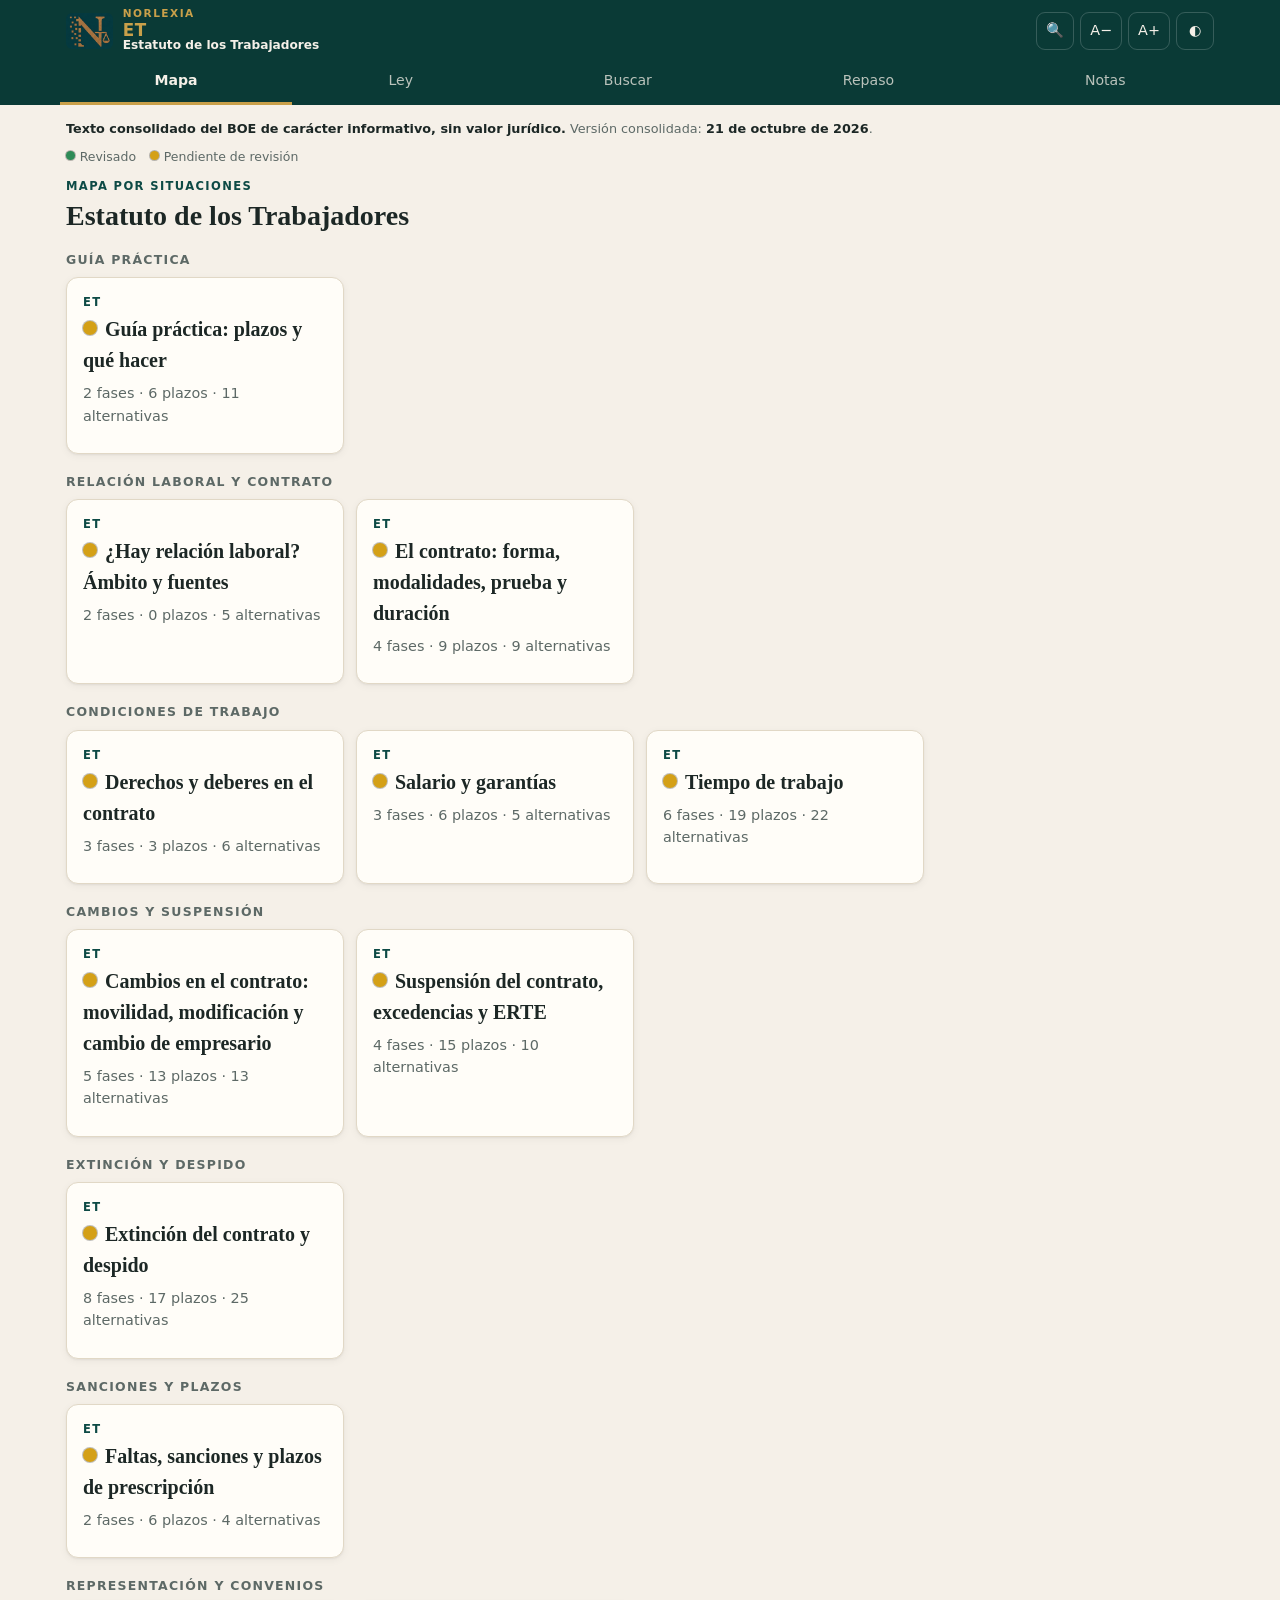
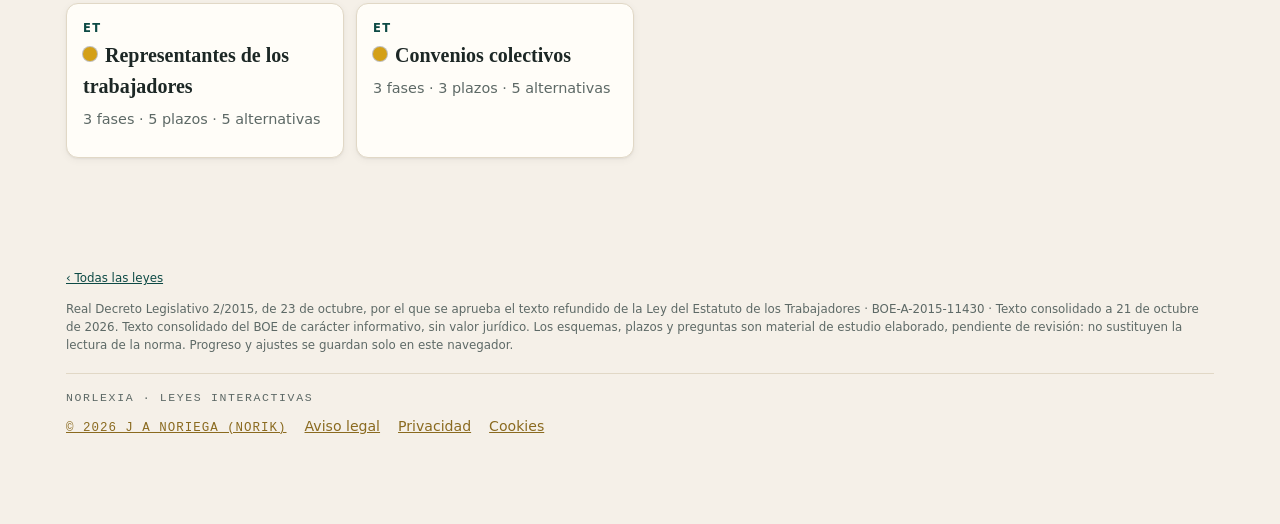
==== commit 3de50995: "ET: criterio de los tribunales sobre los permisos del art. 37.3 y 37.9 en la ficha Co-Authored-By: C" ====
--- a/et/index.html
+++ b/et/index.html
@@ -359,7 +359,7 @@
     reivindican como contenido exclusivo.</p>
 </dialog>
 
-<script id="datos-ley" type="application/json">{"ley":{"id":"et","nombre":"Real Decreto Legislativo 2/2015, de 23 de octubre, por el que se aprueba el texto refundido de la Ley del Estatuto de los Trabajadores","abreviatura":"ET","boe":"BOE-A-2015-11430","fecha_version":"21 de octubre de 2026","nota_general_boe":"","aviso":"Texto consolidado del BOE de carácter informativo, sin valor jurídico","nombre_corto":"Estatuto de los Trabajadores","titulo_mapa":"Estatuto de los Trabajadores","rotulos":{"mapa":"Mapa por situaciones","bloque":"Bloque","cuando":"¿Qué abarca este bloque?","fases":"Fichas","fase":"Ficha","todos":"Todos los bloques"}},"estructura":[{"tipo":"articulo","clave":"preambulo"},{"tipo":"titulo","rotulo":"TÍTULO I","titulo":"De la relación individual de trabajo","hijos":[{"tipo":"capitulo","rotulo":"CAPÍTULO I","titulo":"Disposiciones generales","hijos":[{"tipo":"seccion","rotulo":"Sección 1.ª","titulo":"Ámbito y fuentes","hijos":[{"tipo":"articulo","clave":"1"},{"tipo":"articulo","clave":"2"},{"tipo":"articulo","clave":"3"}]},{"tipo":"seccion","rotulo":"Sección 2.ª","titulo":"Derechos y deberes laborales básicos","hijos":[{"tipo":"articulo","clave":"4"},{"tipo":"articulo","clave":"5"}]},{"tipo":"seccion","rotulo":"Sección 3.ª","titulo":"Elementos y eficacia del contrato de trabajo","hijos":[{"tipo":"articulo","clave":"6"},{"tipo":"articulo","clave":"7"},{"tipo":"articulo","clave":"8"},{"tipo":"articulo","clave":"9"}]},{"tipo":"seccion","rotulo":"Sección 4.ª","titulo":"Modalidades del contrato de trabajo","hijos":[{"tipo":"articulo","clave":"10"},{"tipo":"articulo","clave":"11"},{"tipo":"articulo","clave":"12"},{"tipo":"articulo","clave":"13"}]}]},{"tipo":"capitulo","rotulo":"CAPÍTULO II","titulo":"Contenido del contrato de trabajo","hijos":[{"tipo":"seccion","rotulo":"Sección 1.ª","titulo":"Duración del contrato","hijos":[{"tipo":"articulo","clave":"14"},{"tipo":"articulo","clave":"15"},{"tipo":"articulo","clave":"16"}]},{"tipo":"seccion","rotulo":"Sección 2.ª","titulo":"Derechos y deberes derivados del contrato","hijos":[{"tipo":"articulo","clave":"17"},{"tipo":"articulo","clave":"18"},{"tipo":"articulo","clave":"19"},{"tipo":"articulo","clave":"20"},{"tipo":"articulo","clave":"20 bis"},{"tipo":"articulo","clave":"21"}]},{"tipo":"seccion","rotulo":"Sección 3.ª","titulo":"Clasificación profesional y promoción en el trabajo","hijos":[{"tipo":"articulo","clave":"22"},{"tipo":"articulo","clave":"23"},{"tipo":"articulo","clave":"24"},{"tipo":"articulo","clave":"25"}]},{"tipo":"seccion","rotulo":"Sección 4.ª","titulo":"Salarios y garantías salariales","hijos":[{"tipo":"articulo","clave":"26"},{"tipo":"articulo","clave":"27"},{"tipo":"articulo","clave":"28"},{"tipo":"articulo","clave":"29"},{"tipo":"articulo","clave":"30"},{"tipo":"articulo","clave":"31"},{"tipo":"articulo","clave":"32"},{"tipo":"articulo","clave":"33"}]},{"tipo":"seccion","rotulo":"Sección 5.ª","titulo":"Tiempo de trabajo","hijos":[{"tipo":"articulo","clave":"34"},{"tipo":"articulo","clave":"35"},{"tipo":"articulo","clave":"36"},{"tipo":"articulo","clave":"37"},{"tipo":"articulo","clave":"38"}]}]},{"tipo":"capitulo","rotulo":"CAPÍTULO III","titulo":"Modificación, suspensión y extinción del contrato de trabajo","hijos":[{"tipo":"seccion","rotulo":"Sección 1.ª","titulo":"Movilidad funcional y geográfica","hijos":[{"tipo":"articulo","clave":"39"},{"tipo":"articulo","clave":"40"},{"tipo":"articulo","clave":"41"}]},{"tipo":"seccion","rotulo":"Sección 2.ª","titulo":"Garantías por cambio de empresario","hijos":[{"tipo":"articulo","clave":"42"},{"tipo":"articulo","clave":"43"},{"tipo":"articulo","clave":"44"}]},{"tipo":"seccion","rotulo":"Sección 3.ª","titulo":"Suspensión del contrato","hijos":[{"tipo":"articulo","clave":"45"},{"tipo":"articulo","clave":"46"},{"tipo":"articulo","clave":"47"},{"tipo":"articulo","clave":"47 bis"},{"tipo":"articulo","clave":"48"},{"tipo":"articulo","clave":"48 bis"}]},{"tipo":"seccion","rotulo":"Sección 4.ª","titulo":"Extinción del contrato","hijos":[{"tipo":"articulo","clave":"49"},{"tipo":"articulo","clave":"50"},{"tipo":"articulo","clave":"51"},{"tipo":"articulo","clave":"52"},{"tipo":"articulo","clave":"53"},{"tipo":"articulo","clave":"54"},{"tipo":"articulo","clave":"55"},{"tipo":"articulo","clave":"56"}]},{"tipo":"seccion","rotulo":"Sección 5.ª","titulo":"Procedimiento concursal","hijos":[{"tipo":"articulo","clave":"57"}]}]},{"tipo":"capitulo","rotulo":"CAPÍTULO IV","titulo":"Faltas y sanciones de los trabajadores","hijos":[{"tipo":"articulo","clave":"58"}]},{"tipo":"capitulo","rotulo":"CAPÍTULO V","titulo":"Plazos de prescripción","hijos":[{"tipo":"seccion","rotulo":"Sección 1.ª","titulo":"Prescripción de acciones derivadas del contrato","hijos":[{"tipo":"articulo","clave":"59"}]},{"tipo":"seccion","rotulo":"Sección 2.ª","titulo":"Prescripción de las infracciones y faltas","hijos":[{"tipo":"articulo","clave":"60"}]}]}]},{"tipo":"titulo","rotulo":"TÍTULO II","titulo":"De los derechos de representación colectiva y de reunión de los trabajadores en la empresa","hijos":[{"tipo":"capitulo","rotulo":"CAPÍTULO I","titulo":"Del derecho de representación colectiva","hijos":[{"tipo":"articulo","clave":"61"},{"tipo":"seccion","rotulo":"Sección 1.ª","titulo":"Órganos de representación","hijos":[{"tipo":"articulo","clave":"62"},{"tipo":"articulo","clave":"63"},{"tipo":"articulo","clave":"64"},{"tipo":"articulo","clave":"65"},{"tipo":"articulo","clave":"66"},{"tipo":"articulo","clave":"67"},{"tipo":"articulo","clave":"68"}]},{"tipo":"seccion","rotulo":"Sección 2.ª","titulo":"Procedimiento electoral","hijos":[{"tipo":"articulo","clave":"69"},{"tipo":"articulo","clave":"70"},{"tipo":"articulo","clave":"71"},{"tipo":"articulo","clave":"72"},{"tipo":"articulo","clave":"73"},{"tipo":"articulo","clave":"74"},{"tipo":"articulo","clave":"75"},{"tipo":"articulo","clave":"76"}]}]},{"tipo":"capitulo","rotulo":"CAPÍTULO II","titulo":"Del derecho de reunión","hijos":[{"tipo":"articulo","clave":"77"},{"tipo":"articulo","clave":"78"},{"tipo":"articulo","clave":"79"},{"tipo":"articulo","clave":"80"},{"tipo":"articulo","clave":"81"}]}]},{"tipo":"titulo","rotulo":"TÍTULO III","titulo":"De la negociación colectiva y de los convenios colectivos","hijos":[{"tipo":"capitulo","rotulo":"CAPÍTULO I","titulo":"Disposiciones generales","hijos":[{"tipo":"seccion","rotulo":"Sección 1.ª","titulo":"Naturaleza y efectos de los convenios","hijos":[{"tipo":"articulo","clave":"82"},{"tipo":"articulo","clave":"83"},{"tipo":"articulo","clave":"84"},{"tipo":"articulo","clave":"85"},{"tipo":"articulo","clave":"86"}]},{"tipo":"seccion","rotulo":"Sección 2.ª","titulo":"Legitimación","hijos":[{"tipo":"articulo","clave":"87"},{"tipo":"articulo","clave":"88"}]}]},{"tipo":"capitulo","rotulo":"CAPÍTULO II","titulo":"Procedimiento","hijos":[{"tipo":"seccion","rotulo":"Sección 1.ª","titulo":"Tramitación, aplicación e interpretación","hijos":[{"tipo":"articulo","clave":"89"},{"tipo":"articulo","clave":"90"},{"tipo":"articulo","clave":"91"}]},{"tipo":"seccion","rotulo":"Sección 2.ª","titulo":"Adhesión y extensión","hijos":[{"tipo":"articulo","clave":"92"}]}]}]},{"tipo":"grupo","rotulo":"","titulo":"Disposiciones adicionales","hijos":[{"tipo":"articulo","clave":"da1"},{"tipo":"articulo","clave":"da2"},{"tipo":"articulo","clave":"da3"},{"tipo":"articulo","clave":"da4"},{"tipo":"articulo","clave":"da5"},{"tipo":"articulo","clave":"da6"},{"tipo":"articulo","clave":"da7"},{"tipo":"articulo","clave":"da8"},{"tipo":"articulo","clave":"da9"},{"tipo":"articulo","clave":"da10"},{"tipo":"articulo","clave":"da11"},{"tipo":"articulo","clave":"da12"},{"tipo":"articulo","clave":"da13"},{"tipo":"articulo","clave":"da14"},{"tipo":"articulo","clave":"da15"},{"tipo":"articulo","clave":"da16"},{"tipo":"articulo","clave":"da17"},{"tipo":"articulo","clave":"da18"},{"tipo":"articulo","clave":"da19"},{"tipo":"articulo","clave":"da20"},{"tipo":"articulo","clave":"da21"},{"tipo":"articulo","clave":"da22"},{"tipo":"articulo","clave":"da23"},{"tipo":"articulo","clave":"da24"},{"tipo":"articulo","clave":"da25"},{"tipo":"articulo","clave":"da26"},{"tipo":"articulo","clave":"da27"},{"tipo":"articulo","clave":"da28"},{"tipo":"articulo","clave":"da29"}]},{"tipo":"grupo","rotulo":"","titulo":"Disposiciones transitorias","hijos":[{"tipo":"articulo","clave":"dt1"},{"tipo":"articulo","clave":"dt2"},{"tipo":"articulo","clave":"dt3"},{"tipo":"articulo","clave":"dt4"},{"tipo":"articulo","clave":"dt5"},{"tipo":"articulo","clave":"dt6"},{"tipo":"articulo","clave":"dt7"},{"tipo":"articulo","clave":"dt8"},{"tipo":"articulo","clave":"dt9"},{"tipo":"articulo","clave":"dt10"},{"tipo":"articulo","clave":"dt11"},{"tipo":"articulo","clave":"dt12"},{"tipo":"articulo","clave":"dt13"}]},{"tipo":"grupo","rotulo":"","titulo":"Disposiciones finales","hijos":[{"tipo":"articulo","clave":"df1"},{"tipo":"articulo","clave":"df2"}]}],"articulos":{"preambulo":{"rotulo":"Real Decreto Legislativo de aprobación","titulo":"","texto_literal":"El artículo Uno.d) de la Ley 20/2014, de 29 de octubre, por la que se delega en el Gobierno la potestad de dictar diversos textos refundidos, en virtud de lo establecido en el artículo 82 y siguientes de la Constitución Española, autorizó al Gobierno para aprobar un texto refundido en el que se integrasen, debidamente regularizadas, aclaradas y armonizadas, el texto refundido de la Ley del Estatuto de los Trabajadores, aprobado mediante Real Decreto Legislativo 1/1995, de 24 de marzo, y todas las disposiciones legales relacionadas que se enumeran en ese apartado, así como las normas con rango de ley que las hubieren modificado. El plazo para la realización de dicho texto era de doce meses a partir de la entrada en vigor de la citada Ley 20/2014, que tuvo lugar el 31 de octubre de 2014.\nEste real decreto legislativo ha sido sometido a consulta de las organizaciones sindicales y empresariales más representativas. Además, ha sido informado por el Consejo Económico y Social.\nEn su virtud, a propuesta de la Ministra de Empleo y Seguridad Social, de acuerdo con el Consejo de Estado y previa deliberación del Consejo de Ministros en su reunión del día 23 de octubre de 2015,\nDISPONGO: Artículo único. Aprobación del texto refundido de la Ley del Estatuto de los Trabajadores.\nSe aprueba el texto refundido de la Ley del Estatuto de los Trabajadores que se inserta a continuación. Disposición derogatoria única. Derogación normativa.\nQuedan derogadas cuantas disposiciones de igual o inferior rango se opongan a lo dispuesto en este real decreto legislativo y en el texto refundido que aprueba y, en particular, las siguientes:\n1. El Real Decreto Legislativo 1/1995, de 24 de marzo, por el que se aprueba el texto refundido de la Ley del Estatuto de los Trabajadores.\n2. La disposición adicional cuarta y la disposición transitoria segunda de la Ley 12/2001, de 9 de julio, de medidas urgentes de reforma del mercado de trabajo para el incremento del empleo y la mejora de su calidad.\n3. La disposición adicional séptima y la disposición transitoria segunda de la Ley 43/2006, de 29 de diciembre, para la mejora del crecimiento y del empleo.\n4. Las disposiciones adicionales primera y tercera y las disposiciones transitorias primera, segunda y duodécima de la Ley 35/2010, de 17 de septiembre, de medidas urgentes para la reforma del mercado de trabajo.\n5. El artículo 5, la disposición adicional quinta y las disposiciones transitorias primera y segunda del Real Decreto-ley 10/2011, de 26 de agosto, de medidas urgentes para la promoción del empleo de los jóvenes, el fomento de la estabilidad en el empleo y el mantenimiento del programa de recualificación profesional de las personas que agoten su protección por desempleo.\n6. El artículo 17, las disposiciones adicionales sexta y novena, las disposiciones transitorias quinta y sexta, el apartado 1 de la disposición transitoria novena y las disposiciones transitorias décima y decimoquinta de la Ley 3/2012, de 6 de julio, de medidas urgentes para la reforma del mercado laboral.\n7. La disposición transitoria séptima del Real Decreto-ley 20/2012, de 13 de julio, de medidas para garantizar la estabilidad presupuestaria y de fomento de la competitividad.\n8. La disposición adicional sexta del Real Decreto-ley 5/2013, de 15 de marzo, de medidas para favorecer la continuidad de la vida laboral de los trabajadores de mayor edad y promover el envejecimiento activo.\n9. La disposición transitoria única del Real Decreto-ley 16/2013, de 20 de diciembre, de medidas para favorecer la contratación estable y mejorar la empleabilidad de los trabajadores.\n10. La disposición transitoria segunda de la Ley 1/2014, de 28 de febrero, para la protección de los trabajadores a tiempo parcial y otras medidas urgentes en el orden económico y social.\nDado en Oviedo, el 23 de octubre de 2015.\nFELIPE R.\nLa Ministra de Empleo y Seguridad Social,\nFÁTIMA BÁÑEZ GARCÍA","ruta":[]},"1":{"rotulo":"Artículo 1","titulo":"Ámbito de aplicación.","texto_literal":"1. Esta ley será de aplicación a los trabajadores que voluntariamente presten sus servicios retribuidos por cuenta ajena y dentro del ámbito de organización y dirección de otra persona, física o jurídica, denominada empleador o empresario.\n2. A los efectos de esta ley, serán empresarios todas las personas, físicas o jurídicas, o comunidades de bienes que reciban la prestación de servicios de las personas referidas en el apartado anterior, así como de las personas contratadas para ser cedidas a empresas usuarias por empresas de trabajo temporal legalmente constituidas.\n3. Se excluyen del ámbito regulado por esta ley:\na) La relación de servicio de los funcionarios públicos, que se regirá por las correspondientes normas legales y reglamentarias, así como la del personal al servicio de las Administraciones Públicas y demás entes, organismos y entidades del sector público, cuando, al amparo de una ley, dicha relación se regule por normas administrativas o estatutarias.\nb) Las prestaciones personales obligatorias.\nc) La actividad que se limite, pura y simplemente, al mero desempeño del cargo de consejero o miembro de los órganos de administración en las empresas que revistan la forma jurídica de sociedad y siempre que su actividad en la empresa solo comporte la realización de cometidos inherentes a tal cargo.\nd) Los trabajos realizados a título de amistad, benevolencia o buena vecindad.\ne) Los trabajos familiares, salvo que se demuestre la condición de asalariados de quienes los llevan a cabo. Se considerarán familiares, a estos efectos, siempre que convivan con el empresario, el cónyuge, los descendientes, ascendientes y demás parientes por consanguinidad o afinidad, hasta el segundo grado inclusive y, en su caso, por adopción.\nf) La actividad de las personas que intervengan en operaciones mercantiles por cuenta de uno o más empresarios, siempre que queden personalmente obligados a responder del buen fin de la operación asumiendo el riesgo y ventura de la misma.\ng) En general, todo trabajo que se efectúe en desarrollo de relación distinta de la que define el apartado 1.\nA tales efectos se entenderá excluida del ámbito laboral la actividad de las personas prestadoras del servicio de transporte al amparo de autorizaciones administrativas de las que sean titulares, realizada, mediante el correspondiente precio, con vehículos comerciales de servicio público cuya propiedad o poder directo de disposición ostenten, aun cuando dichos servicios se realicen de forma continuada para un mismo cargador o comercializador.\n4. La legislación laboral española será de aplicación al trabajo que presten los trabajadores españoles contratados en España al servicio de empresas españolas en el extranjero, sin perjuicio de las normas de orden público aplicables en el lugar de trabajo. Dichos trabajadores tendrán, al menos, los derechos económicos que les corresponderían de trabajar en territorio español.\n5. A efectos de esta ley se considera centro de trabajo la unidad productiva con organización específica, que sea dada de alta, como tal, ante la autoridad laboral.\nEn la actividad de trabajo en el mar se considerará como centro de trabajo el buque, entendiéndose situado en la provincia donde radique su puerto de base.","ruta":["TÍTULO I. De la relación individual de trabajo","CAPÍTULO I. Disposiciones generales","Sección 1.ª. Ámbito y fuentes"]},"2":{"rotulo":"Artículo 2","titulo":"Relaciones laborales de carácter especial.","texto_literal":"1. Se considerarán relaciones laborales de carácter especial:\na) La del personal de alta dirección no incluido en el artículo 1.3.c).\nb) La del servicio del hogar familiar.\nc) La de los penados en las instituciones penitenciarias.\nd) La de los deportistas profesionales.\ne) La de las personas artistas que desarrollan su actividad en las artes escénicas, audiovisuales y musicales, así como las personas que realizan actividades técnicas o auxiliares necesarias para el desarrollo de dicha actividad.\nf) La de las personas que intervengan en operaciones mercantiles por cuenta de uno o más empresarios sin asumir el riesgo y ventura de aquellas.\ng) La de los trabajadores con discapacidad que presten sus servicios en los centros especiales de empleo.\nh) (Derogada)\ni) La de los menores sometidos a la ejecución de medidas de internamiento para el cumplimiento de su responsabilidad penal.\nj) La de residencia para la formación de especialistas en Ciencias de la Salud.\nk) La de los abogados que prestan servicios en despachos de abogados, individuales o colectivos.\nl) Cualquier otro trabajo que sea expresamente declarado como relación laboral de carácter especial por una ley.\n2. En todos los supuestos señalados en el apartado anterior, la regulación de dichas relaciones laborales respetará los derechos básicos reconocidos por la Constitución.","ruta":["TÍTULO I. De la relación individual de trabajo","CAPÍTULO I. Disposiciones generales","Sección 1.ª. Ámbito y fuentes"]},"3":{"rotulo":"Artículo 3","titulo":"Fuentes de la relación laboral.","texto_literal":"1. Los derechos y obligaciones concernientes a la relación laboral se regulan:\na) Por las disposiciones legales y reglamentarias del Estado.\nb) Por los convenios colectivos.\nc) Por la voluntad de las partes, manifestada en el contrato de trabajo, siendo su objeto lícito y sin que en ningún caso puedan establecerse en perjuicio del trabajador condiciones menos favorables o contrarias a las disposiciones legales y convenios colectivos antes expresados.\nd) Por los usos y costumbres locales y profesionales.\n2. Las disposiciones legales y reglamentarias se aplicarán con sujeción estricta al principio de jerarquía normativa. Las disposiciones reglamentarias desarrollarán los preceptos que establecen las normas de rango superior, pero no podrán establecer condiciones de trabajo distintas a las establecidas por las leyes a desarrollar.\n3. Los conflictos originados entre los preceptos de dos o más normas laborales, tanto estatales como pactadas, que deberán respetar en todo caso los mínimos de derecho necesario, se resolverán mediante la aplicación de lo más favorable para el trabajador apreciado en su conjunto, y en cómputo anual, respecto de los conceptos cuantificables.\n4. Los usos y costumbres solo se aplicarán en defecto de disposiciones legales, convencionales o contractuales, a no ser que cuenten con una recepción o remisión expresa.\n5. Los trabajadores no podrán disponer válidamente, antes o después de su adquisición, de los derechos que tengan reconocidos por disposiciones legales de derecho necesario. Tampoco podrán disponer válidamente de los derechos reconocidos como indisponibles por convenio colectivo.","ruta":["TÍTULO I. De la relación individual de trabajo","CAPÍTULO I. Disposiciones generales","Sección 1.ª. Ámbito y fuentes"]},"4":{"rotulo":"Artículo 4","titulo":"Derechos laborales.","texto_literal":"1. Los trabajadores tienen como derechos básicos, con el contenido y alcance que para cada uno de los mismos disponga su específica normativa, los de:\na) Trabajo y libre elección de profesión u oficio.\nb) Libre sindicación.\nc) Negociación colectiva.\nd) Adopción de medidas de conflicto colectivo.\ne) Huelga.\nf) Reunión.\ng) Información, consulta y participación en la empresa.\n2. En la relación de trabajo, los trabajadores tienen derecho:\na) A la ocupación efectiva.\nb) A la promoción y formación profesional en el trabajo, incluida la dirigida a su adaptación a las modificaciones operadas en el puesto de trabajo, así como al desarrollo de planes y acciones formativas tendentes a favorecer su mayor empleabilidad.\nc) A no ser discriminadas directa o indirectamente para el empleo o, una vez empleados, por razones de estado civil, edad dentro de los límites marcados por esta ley, origen racial o étnico, condición social, religión o convicciones, ideas políticas, orientación sexual, identidad sexual, expresión de género, características sexuales, afiliación o no a un sindicato, por razón de lengua dentro del Estado español, discapacidad, así como por razón de sexo, incluido el trato desfavorable dispensado a mujeres u hombres por el ejercicio de los derechos de conciliación o corresponsabilidad de la vida familiar y laboral.\nd) A su integridad física y a una adecuada política de prevención de riesgos laborales.\ne) Al respeto de su intimidad y a la consideración debida a su dignidad, comprendida la protección frente al acoso por razón de origen racial o étnico, religión o convicciones, discapacidad, edad u orientación sexual, y frente al acoso sexual y al acoso por razón de sexo.\nf) A la percepción puntual de la remuneración pactada o legalmente establecida.\ng) Al ejercicio individual de las acciones derivadas de su contrato de trabajo.\nh) A cuantos otros se deriven específicamente del contrato de trabajo.","ruta":["TÍTULO I. De la relación individual de trabajo","CAPÍTULO I. Disposiciones generales","Sección 2.ª. Derechos y deberes laborales básicos"]},"5":{"rotulo":"Artículo 5","titulo":"Deberes laborales.","texto_literal":"Los trabajadores tienen como deberes básicos:\na) Cumplir con las obligaciones concretas de su puesto de trabajo, de conformidad con las reglas de la buena fe y diligencia.\nb) Observar las medidas de prevención de riesgos laborales que se adopten.\nc) Cumplir las órdenes e instrucciones del empresario en el ejercicio regular de sus facultades directivas.\nd) No concurrir con la actividad de la empresa, en los términos fijados en esta ley.\ne) Contribuir a la mejora de la productividad.\nf) Cuantos se deriven, en su caso, de los respectivos contratos de trabajo.","ruta":["TÍTULO I. De la relación individual de trabajo","CAPÍTULO I. Disposiciones generales","Sección 2.ª. Derechos y deberes laborales básicos"]},"6":{"rotulo":"Artículo 6","titulo":"Trabajo de los menores.","texto_literal":"1. Se prohíbe la admisión al trabajo a los menores de dieciséis años.\n2. Los trabajadores menores de dieciocho años no podrán realizar trabajos nocturnos ni aquellas actividades o puestos de trabajo respecto a los que se establezcan limitaciones a su contratación conforme a lo dispuesto en la Ley 31/1995, de 8 de noviembre, de Prevención de Riesgos Laborales, y en las normas reglamentarias aplicables.\n3. Se prohíbe realizar horas extraordinarias a los menores de dieciocho años.\n4. La intervención de los menores de dieciséis años en espectáculos públicos solo se autorizará en casos excepcionales por la autoridad laboral, siempre que no suponga peligro para su salud ni para su formación profesional y humana. El permiso deberá constar por escrito y para actos determinados.","ruta":["TÍTULO I. De la relación individual de trabajo","CAPÍTULO I. Disposiciones generales","Sección 3.ª. Elementos y eficacia del contrato de trabajo"]},"7":{"rotulo":"Artículo 7","titulo":"Capacidad para contratar.","texto_literal":"Podrán contratar la prestación de su trabajo:\na) Quienes tengan plena capacidad de obrar conforme a lo dispuesto en el Código Civil.\nb) Los menores de dieciocho y mayores de dieciséis años, que vivan de forma independiente, con consentimiento de sus padres o tutores, o con autorización de la persona o institución que les tenga a su cargo.\nSi el representante legal de una persona de capacidad limitada la autoriza expresa o tácitamente para realizar un trabajo, queda esta también autorizada para ejercitar los derechos y cumplir los deberes que se derivan de su contrato y para su cesación.\nc) Los extranjeros, de acuerdo con lo dispuesto en la legislación específica sobre la materia.","ruta":["TÍTULO I. De la relación individual de trabajo","CAPÍTULO I. Disposiciones generales","Sección 3.ª. Elementos y eficacia del contrato de trabajo"]},"8":{"rotulo":"Artículo 8","titulo":"Forma del contrato.","texto_literal":"1. El contrato de trabajo se podrá celebrar por escrito o de palabra. Se presumirá existente entre todo el que presta un servicio por cuenta y dentro del ámbito de organización y dirección de otro y el que lo recibe a cambio de una retribución a aquel.\n2. Deberán constar por escrito los contratos de trabajo cuando así lo exija una disposición legal y, en todo caso, los de prácticas y para la formación y el aprendizaje, los contratos a tiempo parcial, fijos-discontinuos y de relevo y los contratos para la realización de una obra o servicio determinado; también constarán por escrito los contratos por tiempo determinado cuya duración sea superior a cuatro semanas.\nDeberán constar igualmente por escrito los contratos de trabajo de los pescadores, de los trabajadores que trabajen a distancia y de los trabajadores contratados en España al servicio de empresas españolas en el extranjero.\nDe no observarse la exigencia de forma escrita, el contrato de trabajo se presumirá celebrado por tiempo indefinido y a jornada completa, salvo prueba en contrario que acredite su naturaleza temporal o el carácter a tiempo parcial de los servicios.\nCualquiera de las partes podrá exigir que el contrato se formalice por escrito, incluso durante el transcurso de la relación laboral.\n3. El empresario está obligado a comunicar a la oficina pública de empleo, en el plazo de los diez días siguientes a su concertación y en los términos que reglamentariamente se determinen, el contenido de los contratos de trabajo que celebre o las prórrogas de los mismos, deban o no formalizarse por escrito.\n4. El empresario entregará a la representación legal de los trabajadores una copia básica de todos los contratos que deban celebrarse por escrito, a excepción de los contratos de relación laboral especial de alta dirección sobre los que se establece el deber de notificación a la representación legal de los trabajadores.\nCon el fin de comprobar la adecuación del contenido del contrato a la legalidad vigente, esta copia básica contendrá todos los datos del contrato a excepción del número del documento nacional de identidad o del número de identidad de extranjero, el domicilio, el estado civil, y cualquier otro que, de acuerdo con la Ley Orgánica 1/1982, de 5 de mayo, de protección civil del derecho al honor, a la intimidad personal y familiar y a la propia imagen, pudiera afectar a la intimidad personal. El tratamiento de la información facilitada estará sometido a los principios y garantías previstos en la normativa aplicable en materia de protección de datos.\nLa copia básica se entregará por el empresario, en plazo no superior a diez días desde la formalización del contrato, a los representantes legales de los trabajadores, quienes la firmarán a efectos de acreditar que se ha producido la entrega.\nPosteriormente, dicha copia básica se enviará a la oficina de empleo. Cuando no exista representación legal de los trabajadores también deberá formalizarse copia básica y remitirse a la oficina de empleo.\nLos representantes de la Administración, así como los de las organizaciones sindicales y de las asociaciones empresariales, que tengan acceso a la copia básica de los contratos en virtud de su pertenencia a los órganos de participación institucional que reglamentariamente tengan tales facultades, observarán sigilo profesional, no pudiendo utilizar dicha documentación para fines distintos de los que motivaron su conocimiento.\n5. Cuando la relación laboral sea de duración superior a cuatro semanas, el empresario deberá informar por escrito al trabajador, en los términos y plazos que se establezcan reglamentariamente, sobre los elementos esenciales del contrato y las principales condiciones de ejecución de la prestación laboral, siempre que tales elementos y condiciones no figuren en el contrato de trabajo formalizado por escrito.","ruta":["TÍTULO I. De la relación individual de trabajo","CAPÍTULO I. Disposiciones generales","Sección 3.ª. Elementos y eficacia del contrato de trabajo"]},"9":{"rotulo":"Artículo 9","titulo":"Validez del contrato.","texto_literal":"1. Si resultase nula solo una parte del contrato de trabajo, este permanecerá válido en lo restante, y se entenderá completado con los preceptos jurídicos adecuados conforme a lo dispuesto en el artículo 3.1.\nSi el trabajador tuviera asignadas condiciones o retribuciones especiales en virtud de contraprestaciones establecidas en la parte no válida del contrato, el órgano de la jurisdicción social que a instancia de parte declare la nulidad hará el debido pronunciamiento sobre la subsistencia o supresión en todo o en parte de dichas condiciones o retribuciones.\n2. En caso de que el contrato resultase nulo, el trabajador podrá exigir, por el trabajo que ya hubiese prestado, la remuneración consiguiente a un contrato válido.\n3. En caso de nulidad por discriminación salarial por razón de sexo, el trabajador tendrá derecho a la retribución correspondiente al trabajo igual o de igual valor.","ruta":["TÍTULO I. De la relación individual de trabajo","CAPÍTULO I. Disposiciones generales","Sección 3.ª. Elementos y eficacia del contrato de trabajo"]},"10":{"rotulo":"Artículo 10","titulo":"Trabajo en común y contrato de grupo.","texto_literal":"1. Si el empresario diera un trabajo en común a un grupo de sus trabajadores, conservará respecto de cada uno, individualmente, sus derechos y deberes.\n2. Si el empresario hubiese celebrado un contrato con un grupo de trabajadores considerado en su totalidad, no tendrá frente a cada uno de sus miembros los derechos y deberes que como tal le competen. El jefe del grupo ostentará la representación de los que lo integren, respondiendo de las obligaciones inherentes a dicha representación.\n3. Si el trabajador, conforme a lo pactado por escrito, asociare a su trabajo un auxiliar o ayudante, el empresario de aquel lo será también de este.","ruta":["TÍTULO I. De la relación individual de trabajo","CAPÍTULO I. Disposiciones generales","Sección 4.ª. Modalidades del contrato de trabajo"]},"11":{"rotulo":"Artículo 11","titulo":"Contrato formativo.","texto_literal":"1. El contrato formativo tendrá por objeto la formación en alternancia con el trabajo retribuido por cuenta ajena en los términos establecidos en el apartado 2, o el desempeño de una actividad laboral destinada a adquirir una práctica profesional adecuada a los correspondientes niveles de estudios, en los términos establecidos en el apartado 3.\n2. El contrato de formación en alternancia, que tendrá por objeto compatibilizar la actividad laboral retribuida con los correspondientes procesos formativos en el ámbito de la formación profesional, los estudios universitarios o del Catálogo de especialidades formativas del Sistema Nacional de Empleo, se realizará de acuerdo con las siguientes reglas:\na) Se podrá celebrar con personas que carezcan de la cualificación profesional reconocida por las titulaciones o certificados requeridos para concertar un contrato formativo para la obtención de práctica profesional regulada en el apartado 3.\nSin perjuicio de lo anterior, se podrán realizar contratos vinculados a estudios de formación profesional o universitaria con personas que posean otra titulación siempre que no haya tenido otro contrato formativo previo en una formación del mismo nivel formativo y del mismo sector productivo.\nb) En el supuesto de que el contrato se suscriba en el marco de certificados de profesionalidad de nivel 1 y 2, y programas públicos o privados de formación en alternancia de empleo–formación, que formen parte del Catálogo de especialidades formativas del Sistema Nacional de Empleo, el contrato solo podrá ser concertado con personas de hasta treinta años.\nc) La actividad desempeñada por la persona trabajadora en la empresa deberá estar directamente relacionada con las actividades formativas que justifican la contratación laboral, coordinándose e integrándose en un programa de formación común, elaborado en el marco de los acuerdos y convenios de cooperación suscritos por las autoridades laborales o educativas de formación profesional o Universidades con empresas y entidades colaboradoras.\nd) La persona contratada contará con una persona tutora designada por el centro o entidad de formación y otra designada por la empresa. Esta última, que deberá contar con la formación o experiencia adecuadas para tales tareas, tendrá como función dar seguimiento al plan formativo individual en la empresa, según lo previsto en el acuerdo de cooperación concertado con el centro o entidad formativa. Dicho centro o entidad deberá, a su vez, garantizar la coordinación con la persona tutora en la empresa.\ne) Los centros de formación profesional, las entidades formativas acreditadas o inscritas y los centros universitarios, en el marco de los acuerdos y convenios de cooperación, elaborarán, con la participación de la empresa, los planes formativos individuales donde se especifique el contenido de la formación, el calendario y las actividades y los requisitos de tutoría para el cumplimiento de sus objetivos.\nf) Son parte sustancial de este contrato tanto la formación teórica dispensada por el centro o entidad de formación o la propia empresa, cuando así se establezca, como la correspondiente formación práctica dispensada por la empresa y el centro. Reglamentariamente se desarrollarán el sistema de impartición y las características de la formación, así como los aspectos relacionados con la financiación de la actividad formativa.\ng) La duración del contrato será la prevista en el correspondiente plan o programa formativo, con un mínimo de tres meses y un máximo de dos años, y podrá desarrollarse al amparo de un solo contrato de forma no continuada, a lo largo de diversos periodos anuales coincidentes con los estudios, de estar previsto en el plan o programa formativo. En caso de que el contrato se hubiera concertado por una duración inferior a la máxima legal establecida y no se hubiera obtenido el título, certificado, acreditación o diploma asociado al contrato formativo, podrá prorrogarse mediante acuerdo de las partes, hasta la obtención de dicho título, certificado, acreditación o diploma sin superar nunca la duración máxima de dos años.\nh) Solo podrá celebrarse un contrato de formación en alternancia por cada ciclo formativo de formación profesional y titulación universitaria, certificado de profesionalidad o itinerario de especialidades formativas del Catálogo de Especialidades Formativas del Sistema Nacional de Empleo.\nNo obstante, podrán formalizarse contratos de formación en alternancia con varias empresas en base al mismo ciclo, certificado de profesionalidad o itinerario de especialidades del Catálogo citado, siempre que dichos contratos respondan a distintas actividades vinculadas al ciclo, al plan o al programa formativo y sin que la duración máxima de todos los contratos pueda exceder el límite previsto en el apartado anterior.\ni) El tiempo de trabajo efectivo, que habrá de ser compatible con el tiempo dedicado a las actividades formativas en el centro de formación, no podrá ser superior al 65 por ciento, durante el primer año, o al 85 por ciento, durante el segundo, de la jornada máxima prevista en el convenio colectivo de aplicación en la empresa, o, en su defecto, de la jornada máxima legal.\nj) No se podrán celebrar contratos formativos en alternancia cuando la actividad o puesto de trabajo correspondiente al contrato haya sido desempeñado con anterioridad por la persona trabajadora en la misma empresa bajo cualquier modalidad por tiempo superior a seis meses.\nk) Las personas contratadas con contrato de formación en alternancia no podrán realizar horas complementarias ni horas extraordinarias, salvo en el supuesto previsto en el artículo 35.3. Tampoco podrán realizar trabajos nocturnos ni trabajo a turnos.\nExcepcionalmente, podrán realizarse actividades laborales en los citados periodos cuando las actividades formativas para la adquisición de los aprendizajes previstos en el plan formativo no puedan desarrollarse en otros periodos, debido a la naturaleza de la actividad.\nl) No podrá establecerse periodo de prueba en estos contratos.\nm) La retribución será la establecida para estos contratos en el convenio colectivo de aplicación. En defecto de previsión convencional, la retribución no podrá ser inferior al sesenta por ciento el primer año ni al setenta y cinco por ciento el segundo, respecto de la fijada en convenio para el grupo profesional y nivel retributivo correspondiente a las funciones desempeñadas, en proporción al tiempo de trabajo efectivo. En ningún caso la retribución podrá ser inferior al salario mínimo interprofesional en proporción al tiempo de trabajo efectivo.\n3. El contrato formativo para la obtención de la práctica profesional adecuada al nivel de estudios se regirá por las siguientes reglas:\na) Podrá concertarse con quienes estuviesen en posesión de un título universitario o de un título de grado medio o superior, especialista, máster profesional o certificado del sistema de formación profesional, de acuerdo con lo previsto en la Ley Orgánica 5/2002, de 19 de junio, de las Cualificaciones y de la Formación Profesional, así como con quienes posean un título equivalente de enseñanzas artísticas o deportivas del sistema educativo, que habiliten o capaciten para el ejercicio de la actividad laboral.\nb) El contrato de trabajo para la obtención de práctica profesional deberá concertarse dentro de los tres años, o de los cinco años si se concierta con una persona con discapacidad, siguientes a la terminación de los correspondientes estudios. No podrá suscribirse con quien ya haya obtenido experiencia profesional o realizado actividad formativa en la misma actividad dentro de la empresa por un tiempo superior a tres meses, sin que se computen a estos efectos los periodos de formación o prácticas que formen parte del currículo exigido para la obtención de la titulación o certificado que habilita esta contratación.\nc) La duración de este contrato no podrá ser inferior a seis meses ni exceder de un año. Dentro de estos límites los convenios colectivos de ámbito sectorial estatal o autonómico, o en su defecto, los convenios colectivos sectoriales de ámbito inferior podrán determinar su duración, atendiendo a las características del sector y de las prácticas profesionales a realizar.\nd) Ninguna persona podrá ser contratada en la misma o distinta empresa por tiempo superior a los máximos previstos en el apartado anterior en virtud de la misma titulación o certificado profesional. Tampoco se podrá estar contratado en formación en la misma empresa para el mismo puesto de trabajo por tiempo superior a los máximos previstos en el apartado anterior, aunque se trate de distinta titulación o distinto certificado.\nA los efectos de este artículo, los títulos de grado, máster y doctorado correspondientes a los estudios universitarios no se considerarán la misma titulación, salvo que al ser contratado por primera vez mediante un contrato para la realización de práctica profesional la persona trabajadora estuviera ya en posesión del título superior de que se trate.\ne) Se podrá establecer un periodo de prueba que en ningún caso podrá exceder de un mes, salvo lo dispuesto en convenio colectivo.\nf) El puesto de trabajo deberá permitir la obtención de la práctica profesional adecuada al nivel de estudios o de formación objeto del contrato. La empresa elaborará el plan formativo individual en el que se especifique el contenido de la práctica profesional, y asignará tutor o tutora que cuente con la formación o experiencia adecuadas para el seguimiento del plan y el correcto cumplimiento del objeto del contrato.\ng) A la finalización del contrato la persona trabajadora tendrá derecho a la certificación del contenido de la práctica realizada.\nh) Las personas contratadas con contrato de formación para la obtención de práctica profesional no podrán realizar horas extraordinarias, salvo en el supuesto previsto en el artículo 35.3.\ni) La retribución por el tiempo de trabajo efectivo será la fijada en el convenio colectivo aplicable en la empresa para estos contratos o en su defecto la del grupo profesional y nivel retributivo correspondiente a las funciones desempeñadas. En ningún caso la retribución podrá ser inferior a la retribución mínima establecida para el contrato para la formación en alternancia ni al salario mínimo interprofesional en proporción al tiempo de trabajo efectivo.\nj) Reglamentariamente se desarrollará el alcance de la formación correspondiente al contrato de formación para la obtención de prácticas profesionales, particularmente, en el caso de acciones formativas específicas dirigidas a la digitalización, la innovación o la sostenibilidad, incluyendo la posibilidad de microacreditaciones de los sistemas de formación profesional o universitaria.\n4. Son normas comunes del contrato formativo las siguientes:\na) La acción protectora de la Seguridad Social de las personas que suscriban un contrato formativo comprenderá todas las contingencias protegibles y prestaciones, incluido el desempleo y la cobertura del Fondo de Garantía Salarial.\nb) Las situaciones de incapacidad temporal, nacimiento, adopción, guarda con fines de adopción, acogimiento, riesgo durante el embarazo, riesgo durante la lactancia, violencia de género, interrumpirán el cómputo de la duración del contrato.\nc) El contrato, que deberá formalizarse por escrito de conformidad con lo establecido en el artículo 8, incluirá obligatoriamente el texto del plan formativo individual al que se refieren los apartados 2. b), c), d), e), g), h) y k) y 3.e) y f), en el que se especifiquen el contenido de las prácticas o la formación y las actividades de tutoría para el cumplimiento de sus objetivos. Igualmente, incorporará el texto de los acuerdos y convenios a los que se refiere el apartado 2.e).\nd) Los límites de edad y en la duración máxima del contrato formativo no serán de aplicación cuando se concierte con personas con discapacidad o con los colectivos en situación de exclusión social previstos en el artículo 2 de la Ley 44/2007, de 13 de diciembre, para la regulación del régimen de las empresas de inserción, en los casos en que sean contratados por parte de empresas de inserción que estén cualificadas y activas en el registro administrativo correspondiente. Reglamentariamente se establecerán dichos límites para adecuarlos a los estudios, al plan o programa formativo y al grado de discapacidad y características de estas personas.\ne) Mediante convenio colectivo de ámbito sectorial estatal, autonómico o, en su defecto, en los convenios colectivos sectoriales de ámbito inferior, se podrán determinar los puestos de trabajo, actividades, niveles o grupos profesionales que podrán desempeñarse por medio de contrato formativo.\nf) Las empresas que estén aplicando algunas de las medidas de flexibilidad interna reguladas en los artículos 47 y 47 bis podrán concertar contratos formativos siempre que las personas contratadas bajo esta modalidad no sustituyan funciones o tareas realizadas habitualmente por las personas afectadas por las medidas de suspensión o reducción de jornada.\ng) Si al término del contrato la persona continuase en la empresa, no podrá concertarse un nuevo periodo de prueba, computándose la duración del contrato formativo a efectos de antigüedad en la empresa.\nh) Los contratos formativos celebrados en fraude de ley o aquellos respecto de los cuales la empresa incumpla sus obligaciones formativas se entenderán concertados como contratos indefinidos de carácter ordinario.\ni) Reglamentariamente se establecerán, previa consulta con las administraciones competentes en la formación objeto de realización mediante contratos formativos, los requisitos que deben cumplirse para la celebración de los mismos, tales como el número de contratos por tamaño de centro de trabajo, las personas en formación por tutor o tutora, o las exigencias en relación con la estabilidad de la plantilla.\n5. La empresa pondrá en conocimiento de la representación legal de las personas trabajadoras los acuerdos de cooperación educativa o formativa que contemplen la contratación formativa, incluyendo la información relativa a los planes o programas formativos individuales, así como a los requisitos y las condiciones en las que se desarrollará la actividad de tutorización.\nAsimismo, en el supuesto de diversos contratos vinculados a un único ciclo, certificado o itinerario en los términos referidos en el apartado 2.h), la empresa deberá trasladar a la representación legal de las personas trabajadoras toda la información de la que disponga al respecto de dichas contrataciones.\n6. En la negociación colectiva se fijarán criterios y procedimientos tendentes a conseguir una presencia equilibrada de hombres y mujeres vinculados a la empresa mediante contratos formativos. Asimismo, podrán establecerse compromisos de conversión de los contratos formativos en contratos por tiempo indefinido.\n7. Las empresas que pretendan suscribir contratos formativos, podrán solicitar por escrito al servicio público de empleo competente, información relativa a si las personas a las que pretenden contratar han estado previamente contratadas bajo dicha modalidad y la duración de estas contrataciones. Dicha información deberá ser trasladada a la representación legal de las personas trabajadoras y tendrá valor liberatorio a efectos de no exceder la duración máxima de este contrato.","ruta":["TÍTULO I. De la relación individual de trabajo","CAPÍTULO I. Disposiciones generales","Sección 4.ª. Modalidades del contrato de trabajo"]},"12":{"rotulo":"Artículo 12","titulo":"Contrato a tiempo parcial y contrato de relevo.","texto_literal":"1. El contrato de trabajo se entenderá celebrado a tiempo parcial cuando se haya acordado la prestación de servicios durante un número de horas al día, a la semana, al mes o al año, inferior a la jornada de trabajo de un trabajador a tiempo completo comparable.\nA efectos de lo dispuesto en el párrafo anterior, se entenderá por «trabajador a tiempo completo comparable» a un trabajador a tiempo completo de la misma empresa y centro de trabajo, con el mismo tipo de contrato de trabajo y que realice un trabajo idéntico o similar. Si en la empresa no hubiera ningún trabajador comparable a tiempo completo, se considerará la jornada a tiempo completo prevista en el convenio colectivo de aplicación o, en su defecto, la jornada máxima legal.\n2. El contrato a tiempo parcial podrá concertarse por tiempo indefinido o por duración determinada en los supuestos en los que legalmente se permita la utilización de esta modalidad de contratación.\n3. (Derogado)\n4. El contrato a tiempo parcial se regirá por las siguientes reglas:\na) El contrato, conforme a lo dispuesto en el artículo 8.2, se deberá formalizar necesariamente por escrito. En el contrato deberá figurar el número de horas ordinarias de trabajo al día, a la semana, al mes o al año contratadas, así como el modo de su distribución según lo previsto en convenio colectivo.\nDe no observarse estas exigencias, el contrato se presumirá celebrado a jornada completa, salvo prueba en contrario que acredite el carácter parcial de los servicios.\nb) Cuando el contrato a tiempo parcial conlleve la ejecución de una jornada diaria inferior a la de los trabajadores a tiempo completo y esta se realice de forma partida, solo será posible efectuar una única interrupción en dicha jornada diaria, salvo que se disponga otra cosa mediante convenio colectivo.\nc) Los trabajadores a tiempo parcial no podrán realizar horas extraordinarias, salvo en los supuestos a los que se refiere el artículo 35.3.\nLa realización de horas complementarias se regirá por lo dispuesto en el apartado 5.\nEn todo caso, la suma de las horas ordinarias y complementarias, incluidas las previamente pactadas y las voluntarias, no podrá exceder del límite legal del trabajo a tiempo parcial definido en el apartado 1.\nA estos efectos, la jornada de los trabajadores a tiempo parcial se registrará día a día y se totalizará mensualmente, entregando copia al trabajador, junto con el recibo de salarios, del resumen de todas las horas realizadas en cada mes, tanto las ordinarias como las complementarias a que se refiere el apartado 5.\nEl empresario deberá conservar los resúmenes mensuales de los registros de jornada durante un periodo mínimo de cuatro años.\nEn caso de incumplimiento de las referidas obligaciones de registro, el contrato se presumirá celebrado a jornada completa, salvo prueba en contrario que acredite el carácter parcial de los servicios.\nd) Las personas trabajadoras a tiempo parcial tendrán los mismos derechos que los trabajadores a tiempo completo. Cuando corresponda en atención a su naturaleza, tales derechos serán reconocidos en las disposiciones legales y reglamentarias y en los convenios colectivos de manera proporcional, en función del tiempo trabajado, debiendo garantizarse en todo caso la ausencia de discriminación, tanto directa como indirecta, entre mujeres y hombres.\ne) La conversión de un trabajo a tiempo completo en un trabajo parcial y viceversa tendrá siempre carácter voluntario para el trabajador y no se podrá imponer de forma unilateral o como consecuencia de una modificación sustancial de condiciones de trabajo al amparo de lo dispuesto en el artículo 41.1.a). El trabajador no podrá ser despedido ni sufrir ningún otro tipo de sanción o efecto perjudicial por el hecho de rechazar esta conversión, sin perjuicio de las medidas que, de conformidad con lo dispuesto en los artículos 51 y 52.c), puedan adoptarse por causas económicas, técnicas, organizativas o de producción.\nA fin de posibilitar la movilidad voluntaria en el trabajo a tiempo parcial, el empresario deberá informar a los trabajadores de la empresa sobre la existencia de puestos de trabajo vacantes, de manera que aquellos puedan formular solicitudes de conversión voluntaria de un trabajo a tiempo completo en un trabajo a tiempo parcial y viceversa, o para el incremento del tiempo de trabajo de los trabajadores a tiempo parcial, todo ello de conformidad con los procedimientos que se establezcan en convenio colectivo.\nCon carácter general, las solicitudes a que se refiere el párrafo anterior deberán ser tomadas en consideración, en la medida de lo posible, por el empresario. La denegación de la solicitud deberá ser notificada por el empresario al trabajador por escrito y de manera motivada.\nf) Los convenios colectivos establecerán medidas para facilitar el acceso efectivo de los trabajadores a tiempo parcial a la formación profesional continua, a fin de favorecer su progresión y movilidad profesionales.\n5. Se consideran horas complementarias las realizadas como adición a las horas ordinarias pactadas en el contrato a tiempo parcial, conforme a las siguientes reglas:\na) El empresario solo podrá exigir la realización de horas complementarias cuando así lo hubiera pactado expresamente con el trabajador. El pacto sobre horas complementarias podrá acordarse en el momento de la celebración del contrato a tiempo parcial o con posterioridad al mismo, pero constituirá, en todo caso, un pacto específico respecto al contrato. El pacto se formalizará necesariamente por escrito.\nb) Solo se podrá formalizar un pacto de horas complementarias en el caso de contratos a tiempo parcial con una jornada de trabajo no inferior a diez horas semanales en cómputo anual.\nc) El pacto de horas complementarias deberá recoger el número de horas complementarias cuya realización podrá ser requerida por el empresario.\nEl número de horas complementarias pactadas no podrá exceder del treinta por ciento de las horas ordinarias de trabajo objeto del contrato. Los convenios colectivos podrán establecer otro porcentaje máximo, que, en ningún caso, podrá ser inferior al citado treinta por ciento ni exceder del sesenta por ciento de las horas ordinarias contratadas.\nd) El trabajador deberá conocer el día y la hora de realización de las horas complementarias pactadas con un preaviso mínimo de tres días, salvo que el convenio establezca un plazo de preaviso inferior.\ne) El pacto de horas complementarias podrá quedar sin efecto por renuncia del trabajador, mediante un preaviso de quince días, una vez cumplido un año desde su celebración, cuando concurra alguna de las siguientes circunstancias:\n1.ª La atención de las responsabilidades familiares enunciadas en el artículo 37.6.\n2.ª Necesidades formativas, siempre que se acredite la incompatibilidad horaria.\n3.ª Incompatibilidad con otro contrato a tiempo parcial.\nf) El pacto de horas complementarias y las condiciones de realización de las mismas estarán sujetos a las reglas previstas en las letras anteriores. En caso de incumplimiento de tales reglas, la negativa del trabajador a la realización de las horas complementarias, pese a haber sido pactadas, no constituirá conducta laboral sancionable.\ng) Sin perjuicio del pacto de horas complementarias, en los contratos a tiempo parcial de duración indefinida con una jornada de trabajo no inferior a diez horas semanales en cómputo anual, el empresario podrá, en cualquier momento, ofrecer al trabajador la realización de horas complementarias de aceptación voluntaria, cuyo número no podrá superar el quince por ciento, ampliables al treinta por ciento por convenio colectivo, de las horas ordinarias objeto del contrato. La negativa del trabajador a la realización de estas horas no constituirá conducta laboral sancionable.\nEstas horas complementarias no se computarán a efectos de los porcentajes de horas complementarias pactadas que se establecen en la letra c).\nh) La realización de horas complementarias habrá de respetar, en todo caso, los límites en materia de jornada y descansos establecidos en los artículos 34.3 y 4; 36.1 y 37.1.\ni) Las horas complementarias efectivamente realizadas se retribuirán como ordinarias, computándose a efectos de bases de cotización a la Seguridad Social y periodos de carencia y bases reguladoras de las prestaciones. A tal efecto, el número y retribución de las horas complementarias realizadas se deberá recoger en el recibo individual de salarios y en los documentos de cotización a la Seguridad Social.\n6. Para que el trabajador pueda acceder a la jubilación parcial antes de alcanzar la edad ordinaria de jubilación, en los términos establecidos en el texto refundido de la Ley General de la Seguridad Social y demás disposiciones concordantes, la empresa deberá concertar simultáneamente un contrato de relevo indefinido y a tiempo completo.\nEl contrato de relevo deberá mantenerse vigente desde la fecha de efectos de la jubilación parcial hasta, al menos, los dos años posteriores a la extinción de la jubilación parcial. En el supuesto de que el contrato se extinga antes de dicho plazo, el empresario estará obligado a celebrar un nuevo contrato de relevo en los mismos términos del extinguido. En caso de incumplimiento por parte del empresario de la presente obligación será responsable del reintegro de la pensión que haya percibido el pensionista a tiempo parcial.\nEl contrato de relevo se celebrará con un trabajador en situación de desempleo o que tuviese concertado con la empresa un contrato de duración determinada. También podrá celebrarse un contrato fijo-discontinuo en los términos que se establezca reglamentariamente.\nEl puesto de trabajo del trabajador relevista podrá ser el mismo o diferente al del trabajador sustituido. En todo caso, deberá existir una correspondencia entre las bases de cotización de ambos, en los términos previstos en el texto refundido de la Ley General de la Seguridad Social.\nLa compatibilidad efectiva entre trabajo y pensión permitirá la acumulación del tiempo de trabajo en periodos de días en la semana, semanas en el mes, meses en el año u otros periodos de tiempo, de conformidad con lo dispuesto en pacto individual o, en su caso, en la negociación colectiva, en todas sus expresiones, incluido el acuerdo de centro de trabajo, sin que en ningún ámbito se pueda limitar o impedir su uso.\n7. Cuando el trabajador acceda a la jubilación parcial una vez alcanzada la edad ordinaria de jubilación, en los términos establecidos en el texto refundido de la Ley General de la Seguridad Social y demás disposiciones concordantes, se podrá celebrar un contrato de relevo, cuya jornada como mínimo será la dejada vacante por el jubilado parcial.\nDicho contrato de relevo podrá ser por tiempo indefinido o de duración determinada. En este último supuesto su duración será coincidente con el tiempo en que se mantenga la jubilación parcial y, en todo caso, con un mínimo de un año.\nEl contrato de relevo se celebrará con un trabajador en situación de desempleo o que tuviese concertado con la empresa un contrato de duración determinada.\nEl puesto de trabajo del trabajador relevista podrá ser el mismo o diferente del trabajador sustituido.\nLa compatibilidad efectiva entre trabajo y pensión permitirá la acumulación del tiempo de trabajo en periodos de días en la semana, semanas en el mes, meses en el año u otros periodos de tiempo, de conformidad con lo dispuesto en pacto individual o, en su caso, en la negociación colectiva, en todas sus expresiones, incluido el acuerdo de centro de trabajo, sin que en ningún ámbito se pueda limitar o impedir su uso.\n8. La ejecución del contrato a tiempo parcial y retribución del jubilado parcial serán compatibles con la pensión que la Seguridad Social reconozca al trabajador en concepto de jubilación parcial.\nEl horario de trabajo del trabajador relevista podrá completar el del trabajador sustituido o simultanearse con él.\nEn la negociación colectiva se podrán establecer medidas para impulsar la celebración de contratos de relevo.","ruta":["TÍTULO I. De la relación individual de trabajo","CAPÍTULO I. Disposiciones generales","Sección 4.ª. Modalidades del contrato de trabajo"]},"13":{"rotulo":"Artículo 13","titulo":"Trabajo a distancia.","texto_literal":"Las personas trabajadoras podrán prestar trabajo a distancia en los términos previstos en la Ley 10/2021 de trabajo a distancia.","ruta":["TÍTULO I. De la relación individual de trabajo","CAPÍTULO I. Disposiciones generales","Sección 4.ª. Modalidades del contrato de trabajo"]},"14":{"rotulo":"Artículo 14","titulo":"Periodo de prueba.","texto_literal":"1. Podrá concertarse por escrito un periodo de prueba, con sujeción a los límites de duración que, en su caso, se establezcan en los convenios colectivos. En defecto de pacto en convenio, la duración del periodo de prueba no podrá exceder de seis meses para los técnicos titulados, ni de dos meses para los demás trabajadores. En las empresas de menos de veinticinco trabajadores el periodo de prueba no podrá exceder de tres meses para los trabajadores que no sean técnicos titulados.\nEn el supuesto de los contratos temporales de duración determinada del artículo 15 concertados por tiempo no superior a seis meses, el periodo de prueba no podrá exceder de un mes, salvo que se disponga otra cosa en convenio colectivo.\nEl empresario y el trabajador están, respectivamente, obligados a realizar las experiencias que constituyan el objeto de la prueba.\nSerá nulo el pacto que establezca un periodo de prueba cuando el trabajador haya ya desempeñado las mismas funciones con anterioridad en la empresa, bajo cualquier modalidad de contratación.\n2. Durante el periodo de prueba, la persona trabajadora tendrá los derechos y obligaciones correspondientes al puesto de trabajo que desempeñe como si fuera de plantilla, excepto los derivados de la resolución de la relación laboral, que podrá producirse a instancia de cualquiera de las partes durante su transcurso.\nLa resolución a instancia empresarial será nula en el caso de las trabajadoras por razón de embarazo, desde la fecha de inicio del embarazo hasta el comienzo del período de suspensión a que se refiere el artículo 48.4, o maternidad, salvo que concurran motivos no relacionados con el embarazo o maternidad.\n3. Transcurrido el periodo de prueba sin que se haya producido el desistimiento, el contrato producirá plenos efectos, computándose el tiempo de los servicios prestados en la antigüedad de la persona trabajadora en la empresa.\nLas situaciones de incapacidad temporal, nacimiento, adopción, guarda con fines de adopción, acogimiento, riesgo durante el embarazo, riesgo durante la lactancia, violencia de género, que afecten a la persona trabajadora durante el periodo de prueba, interrumpen el cómputo del mismo siempre que se produzca acuerdo entre ambas partes.","ruta":["TÍTULO I. De la relación individual de trabajo","CAPÍTULO II. Contenido del contrato de trabajo","Sección 1.ª. Duración del contrato"]},"15":{"rotulo":"Artículo 15","titulo":"Duración del contrato de trabajo.","texto_literal":"1. El contrato de trabajo se presume concertado por tiempo indefinido.\nEl contrato de trabajo de duración determinada solo podrá celebrarse por circunstancias de la producción o por sustitución de persona trabajadora.\nPara que se entienda que concurre causa justificada de temporalidad será necesario que se especifiquen con precisión en el contrato la causa habilitante de la contratación temporal, las circunstancias concretas que la justifican y su conexión con la duración prevista.\n2. A efectos de lo previsto en este artículo, se entenderá por circunstancias de la producción el incremento ocasional e imprevisible de la actividad y las oscilaciones, que, aun tratándose de la actividad normal de la empresa, generan un desajuste temporal entre el empleo estable disponible y el que se requiere, siempre que no respondan a los supuestos incluidos en el artículo 16.1.\nEntre las oscilaciones a que se refiere el párrafo anterior se entenderán incluidas aquellas que derivan de las vacaciones anuales.\nCuando el contrato de duración determinada obedezca a estas circunstancias de la producción, su duración no podrá ser superior a seis meses. Por convenio colectivo de ámbito sectorial se podrá ampliar la duración máxima del contrato hasta un año.\nEn caso de que el contrato se hubiera concertado por una duración inferior a la máxima legal o convencionalmente establecida, podrá prorrogarse, mediante acuerdo de las partes, por una única vez, sin que la duración total del contrato pueda exceder de dicha duración máxima.\nIgualmente, las empresas podrán formalizar contratos por circunstancias de la producción para atender situaciones ocasionales, previsibles y que tengan una duración reducida y delimitada en los términos previstos en este párrafo, incluidas las campañas agrarias y agroalimentarias. Las empresas solo podrán utilizar este contrato un máximo de noventa días en el año natural, a excepción de las empresas del sector agrario y agroalimentario que podrán utilizar un total de 120 días en el año natural, independientemente de las personas trabajadoras que sean necesarias para atender en cada uno de dichos días las concretas situaciones, que deberán estar debidamente identificadas en el contrato.\nEstos noventa días, o ciento veinte días en los supuestos de las explotaciones y empresas del sector agroalimentario, no podrán ser utilizados de manera continuada. Las empresas, en el último trimestre de cada año, deberán trasladar a la representación legal de las personas trabajadoras una previsión anual de uso de estos contratos.\nConstituye causa para la celebración de este contrato en el sector agrícola, ganadero y forestal y la industria asociada a estos sectores, la cobertura de una o varias campañas de corta duración, con el límite anual de 120 jornadas reales.\nNo podrá identificarse como causa de este contrato la realización de los trabajos en el marco de contratas, subcontratas o concesiones administrativas que constituyan la actividad habitual u ordinaria de la empresa, sin perjuicio de su celebración cuando concurran las circunstancias de la producción en los términos anteriores.\n3. Podrán celebrarse contratos de duración determinada para la sustitución de una persona trabajadora con derecho a reserva de puesto de trabajo, siempre que se especifique en el contrato el nombre de la persona sustituida y la causa de la sustitución. En tal supuesto, la prestación de servicios podrá iniciarse antes de que se produzca la ausencia de la persona sustituida, coincidiendo en el desarrollo de las funciones el tiempo imprescindible para garantizar el desempeño adecuado del puesto y, como máximo, durante quince días.\nAsimismo, el contrato de sustitución podrá concertarse para completar la jornada reducida por otra persona trabajadora, cuando dicha reducción se ampare en causas legalmente establecidas o reguladas en el convenio colectivo y se especifique en el contrato el nombre de la persona sustituida y la causa de la sustitución.\nEl contrato de sustitución podrá ser también celebrado para la cobertura temporal de un puesto de trabajo durante el proceso de selección o promoción para su cobertura definitiva mediante contrato fijo, sin que su duración pueda ser en este caso superior a tres meses, o el plazo inferior recogido en convenio colectivo, ni pueda celebrarse un nuevo contrato con el mismo objeto una vez superada dicha duración máxima.\n4. Las personas contratadas incumpliendo lo establecido en este artículo adquirirán la condición de fijas.\nTambién adquirirán la condición de fijas las personas trabajadoras temporales que no hubieran sido dadas de alta en la Seguridad Social una vez transcurrido un plazo igual al que legalmente se hubiera podido fijar para el periodo de prueba.\n5. Sin perjuicio de lo anterior, las personas trabajadoras que en un periodo de veinticuatro meses hubieran estado contratadas durante un plazo superior a dieciocho meses, con o sin solución de continuidad, para el mismo o diferente puesto de trabajo con la misma empresa o grupo de empresas, mediante dos o más contratos por circunstancias de la producción, sea directamente o a través de su puesta a disposición por empresas de trabajo temporal, adquirirán la condición de personas trabajadoras fijas. Esta previsión también será de aplicación cuando se produzcan supuestos de sucesión o subrogación empresarial conforme a lo dispuesto legal o convencionalmente.\nAsimismo, adquirirá la condición de fija la persona que ocupe un puesto de trabajo que haya estado ocupado con o sin solución de continuidad, durante más de dieciocho meses en un periodo de veinticuatro meses mediante contratos por circunstancias de la producción, incluidos los contratos de puesta a disposición realizados con empresas de trabajo temporal.\n6. Las personas con contratos temporales y de duración determinada tendrán los mismos derechos que las personas con contratos de duración indefinida, sin perjuicio de las particularidades específicas de cada una de las modalidades contractuales en materia de extinción del contrato y de aquellas expresamente previstas en la ley en relación con los contratos formativos. Cuando corresponda en atención a su naturaleza, tales derechos serán reconocidos en las disposiciones legales y reglamentarias y en los convenios colectivos de manera proporcional, en función del tiempo trabajado.\nCuando un determinado derecho o condición de trabajo esté atribuido en las disposiciones legales o reglamentarias y en los convenios colectivos en función de una previa antigüedad de la persona trabajadora, esta deberá computarse según los mismos criterios para todas las personas trabajadoras, cualquiera que sea su modalidad de contratación.\n7. La empresa deberá informar a las personas con contratos de duración determinada o temporales, incluidos los contratos formativos, sobre la existencia de puestos de trabajo vacantes, a fin de garantizarles las mismas oportunidades de acceder a puestos permanentes que las demás personas trabajadoras. Esta información podrá facilitarse mediante un anuncio público en un lugar adecuado de la empresa o centro de trabajo, o mediante otros medios previstos en la negociación colectiva, que aseguren la transmisión de la información.\nDicha información será trasladada, además, a la representación legal de las personas trabajadoras.\nLas empresas habrán de notificar, asimismo a la representación legal de las personas trabajadoras los contratos realizados de acuerdo con las modalidades de contratación por tiempo determinado previstas en este artículo, cuando no exista obligación legal de entregar copia básica de los mismos.\n8. Los convenios colectivos podrán establecer planes de reducción de la temporalidad, así como fijar criterios generales relativos a la adecuada relación entre el volumen de la contratación de carácter temporal y la plantilla total de la empresa, criterios objetivos de conversión de los contratos de duración determinada o temporales en indefinidos, así como fijar porcentajes máximos de temporalidad y las consecuencias derivadas del incumplimiento de los mismos.\nAsimismo, los convenios colectivos podrán establecer criterios de preferencia entre las personas con contratos de duración determinada o temporales, incluidas las personas puestas a disposición.\nLos convenios colectivos establecerán medidas para facilitar el acceso efectivo de estas personas trabajadoras a las acciones incluidas en el sistema de formación profesional para el empleo, a fin de mejorar su cualificación y favorecer su progresión y movilidad profesionales.\n9. En los supuestos previstos en los apartados 4 y 5, la empresa deberá facilitar por escrito a la persona trabajadora, en los diez días siguientes al cumplimiento de los plazos indicados, un documento justificativo sobre su nueva condición de persona trabajadora fija de la empresa, debiendo informar a la representación legal de los trabajadores sobre dicha circunstancia.\nEn todo caso, la persona trabajadora podrá solicitar, por escrito al servicio público de empleo correspondiente un certificado de los contratos de duración determinada o temporales celebrados, a los efectos de poder acreditar su condición de persona trabajadora fija en la empresa.\nEl Servicio Público de Empleo emitirá dicho documento y lo pondrá en conocimiento de la empresa en la que la persona trabajadora preste sus servicios y de la Inspección de Trabajo y Seguridad Social, si advirtiera que se han sobrepasado los límites máximos temporales establecidos.","ruta":["TÍTULO I. De la relación individual de trabajo","CAPÍTULO II. Contenido del contrato de trabajo","Sección 1.ª. Duración del contrato"]},"16":{"rotulo":"Artículo 16","titulo":"Contrato fijo-discontinuo.","texto_literal":"1. El contrato por tiempo indefinido fijo-discontinuo se concertará para la realización de trabajos de naturaleza estacional o vinculados a actividades productivas de temporada, o para el desarrollo de aquellos que no tengan dicha naturaleza pero que, siendo de prestación intermitente, tengan periodos de ejecución ciertos, determinados o indeterminados.\nEl contrato fijo-discontinuo podrá concertarse para el desarrollo de trabajos consistentes en la prestación de servicios en el marco de la ejecución de contratas mercantiles o administrativas que, siendo previsibles, formen parte de la actividad ordinaria de la empresa.\nAsimismo, podrá celebrarse un contrato fijo-discontinuo entre una empresa de trabajo temporal y una persona contratada para ser cedida, en los términos previstos en el artículo 10.3 de la Ley 14/1994, de 1 de junio, por la que se regulan las empresas de trabajo temporal.\n2. El contrato de trabajo fijo-discontinuo, conforme a lo dispuesto en el artículo 8.2, se deberá formalizar necesariamente por escrito y deberá reflejar los elementos esenciales de la actividad laboral, entre otros, la duración del periodo de actividad, la jornada y su distribución horaria, si bien estos últimos podrán figurar con carácter estimado, sin perjuicio de su concreción en el momento del llamamiento.\n3. Mediante convenio colectivo o, en su defecto, acuerdo de empresa, se establecerán los criterios objetivos y formales por los que debe regirse el llamamiento de las personas fijas-discontinuas. En todo caso, el llamamiento deberá realizarse por escrito o por otro medio que permita dejar constancia de la debida notificación a la persona interesada con las indicaciones precisas de las condiciones de su incorporación y con una antelación adecuada.\nSin perjuicio de lo anterior, la empresa deberá trasladar a la representación legal de las personas trabajadoras, con la suficiente antelación, al inicio de cada año natural, un calendario con las previsiones de llamamiento anual, o, en su caso, semestral, así como los datos de las altas efectivas de las personas fijas discontinuas una vez se produzcan.\nLas personas fijas-discontinuas podrán ejercer las acciones que procedan en caso de incumplimientos relacionados con el llamamiento, iniciándose el plazo para ello desde el momento de la falta de este o desde el momento en que la conociesen.\n4. Cuando la contratación fija-discontinua se justifique por la celebración de contratas, subcontratas o con motivo de concesiones administrativas en los términos de este artículo, los periodos de inactividad solo podrán producirse como plazos de espera de recolocación entre subcontrataciones.\nEn estos supuestos, los convenios colectivos sectoriales podrán determinar un plazo máximo de inactividad entre subcontratas, que, en defecto de previsión convencional, será de tres meses. Una vez cumplido dicho plazo, la empresa adoptará las medidas coyunturales o definitivas que procedan, en los términos previstos en esta norma.\n5. Los convenios colectivos de ámbito sectorial podrán establecer una bolsa sectorial de empleo en la que se podrán integrar las personas fijas-discontinuas durante los periodos de inactividad, con el objetivo de favorecer su contratación y su formación continua durante estos, todo ello sin perjuicio de las obligaciones en materia de contratación y llamamiento efectivo de cada una de las empresas en los términos previstos en este artículo.\nEstos mismos convenios podrán acordar, cuando las peculiaridades de la actividad del sector así lo justifiquen, la celebración a tiempo parcial de los contratos fijos-discontinuos, y la obligación de las empresas de elaborar un censo anual del personal fijo-discontinuo.\nAsimismo, podrán establecer un periodo mínimo de llamamiento anual y una cuantía por fin de llamamiento a satisfacer por las empresas a las personas trabajadoras, cuando este coincida con la terminación de la actividad y no se produzca, sin solución de continuidad, un nuevo llamamiento.\n6. Las personas trabajadoras fijas-discontinuas no podrán sufrir perjuicios por el ejercicio de los derechos de conciliación, ausencias con derecho a reserva de puesto de trabajo y otras causas justificadas en base a derechos reconocidos en la ley o los convenios colectivos.\nLas personas trabajadoras fijas-discontinuas tienen derecho a que su antigüedad se calcule teniendo en cuenta toda la duración de la relación laboral y no el tiempo de servicios efectivamente prestados, con la excepción de aquellas condiciones que exijan otro tratamiento en atención a su naturaleza y siempre que responda a criterios de objetividad, proporcionalidad y transparencia.\n7. La empresa deberá informar a las personas fijas-discontinuas y a la representación legal de las personas trabajadoras sobre la existencia de puestos de trabajo vacantes de carácter fijo ordinario, de manera que aquellas puedan formular solicitudes de conversión voluntaria, de conformidad con los procedimientos que establezca el convenio colectivo sectorial o, en su defecto, el acuerdo de empresa.\n8. Las personas trabajadoras fijas-discontinuas tendrán la consideración de colectivo prioritario para el acceso a las iniciativas de formación del sistema de formación profesional para el empleo en el ámbito laboral durante los periodos de inactividad.","ruta":["TÍTULO I. De la relación individual de trabajo","CAPÍTULO II. Contenido del contrato de trabajo","Sección 1.ª. Duración del contrato"]},"17":{"rotulo":"Artículo 17","titulo":"No discriminación en las relaciones laborales.","texto_literal":"1. Se entenderán nulos y sin efecto los preceptos reglamentarios, las cláusulas de los convenios colectivos, los pactos individuales y las decisiones unilaterales del empresario que den lugar en el empleo, así como en materia de retribuciones, jornada y demás condiciones de trabajo, a situaciones de discriminación directa o indirecta desfavorables por razón de edad o discapacidad o a situaciones de discriminación directa o indirecta por razón de sexo, origen, incluido el racial o étnico, estado civil, condición social, religión o convicciones, ideas políticas, orientación e identidad sexual, expresión de género, características sexuales, adhesión o no a sindicatos y a sus acuerdos, vínculos de parentesco con personas pertenecientes a o relacionadas con la empresa y lengua dentro del Estado español.\nSerán igualmente nulas las órdenes de discriminar y las decisiones del empresario que supongan un trato desfavorable de los trabajadores como reacción ante una reclamación efectuada en la empresa o ante una acción administrativa o judicial destinada a exigir el cumplimiento del principio de igualdad de trato y no discriminación.\nEl incumplimiento de la obligación de tomar medidas de protección frente a la discriminación y la violencia dirigida a las personas LGTBI a que se refiere el artículo 62.3 de la Ley para la igualdad real y efectiva de las personas trans y para la garantía de los derechos de las personas LGTBI dará lugar a la asunción de responsabilidad de las personas empleadoras en los términos del artículo 62.2 de la misma norma.\n2. Podrán establecerse por ley las exclusiones, reservas y preferencias para ser contratado libremente.\n3. No obstante lo dispuesto en el apartado anterior, el Gobierno podrá regular medidas de reserva, duración o preferencia en el empleo que tengan por objeto facilitar la colocación de trabajadores demandantes de empleo.\nAsimismo, el Gobierno podrá otorgar subvenciones, desgravaciones y otras medidas para fomentar el empleo de grupos específicos de trabajadores que encuentren dificultades especiales para acceder al empleo. La regulación de las mismas se hará previa consulta a las organizaciones sindicales y asociaciones empresariales más representativas.\nLas medidas a las que se refieren los párrafos anteriores se orientarán prioritariamente a fomentar el empleo estable de los trabajadores desempleados y la conversión de contratos temporales en contratos por tiempo indefinido.\n4. Sin perjuicio de lo dispuesto en los apartados anteriores, la negociación colectiva podrá establecer medidas de acción positiva para favorecer el acceso de las mujeres a todas las profesiones. A tal efecto podrá establecer reservas y preferencias en las condiciones de contratación de modo que, en igualdad de condiciones de idoneidad, tengan preferencia para ser contratadas las personas del sexo menos representado en el grupo profesional de que se trate.\nAsimismo, la negociación colectiva podrá establecer este tipo de medidas en las condiciones de clasificación profesional, promoción y formación, de modo que, en igualdad de condiciones de idoneidad, tengan preferencia las personas del sexo menos representado para favorecer su acceso al grupo profesional o puesto de trabajo de que se trate.\n5. El establecimiento de planes de igualdad en las empresas se ajustará a lo dispuesto en esta ley y en la Ley Orgánica 3/2007, de 22 de marzo, para la igualdad efectiva de mujeres y hombres.","ruta":["TÍTULO I. De la relación individual de trabajo","CAPÍTULO II. Contenido del contrato de trabajo","Sección 2.ª. Derechos y deberes derivados del contrato"]},"18":{"rotulo":"Artículo 18","titulo":"Inviolabilidad de la persona del trabajador.","texto_literal":"Solo podrán realizarse registros sobre la persona del trabajador, en sus taquillas y efectos particulares, cuando sean necesarios para la protección del patrimonio empresarial y del de los demás trabajadores de la empresa, dentro del centro de trabajo y en horas de trabajo. En su realización se respetará al máximo la dignidad e intimidad del trabajador y se contará con la asistencia de un representante legal de los trabajadores o, en su ausencia del centro de trabajo, de otro trabajador de la empresa, siempre que ello fuera posible.","ruta":["TÍTULO I. De la relación individual de trabajo","CAPÍTULO II. Contenido del contrato de trabajo","Sección 2.ª. Derechos y deberes derivados del contrato"]},"19":{"rotulo":"Artículo 19","titulo":"Seguridad y salud en el trabajo.","texto_literal":"1. El trabajador, en la prestación de sus servicios, tendrá derecho a una protección eficaz en materia de seguridad y salud en el trabajo.\n2. El trabajador está obligado a observar en su trabajo las medidas legales y reglamentarias de seguridad y salud en el trabajo.\n3. En la inspección y control de dichas medidas que sean de observancia obligada por el empresario, el trabajador tiene derecho a participar por medio de sus representantes legales en el centro de trabajo, si no se cuenta con órganos o centros especializados competentes en la materia a tenor de la legislación vigente.\n4. El empresario está obligado a garantizar que cada trabajador reciba una formación teórica y práctica, suficiente y adecuada, en materia preventiva tanto en el momento de su contratación, cualquiera que sea la modalidad o duración de esta, como cuando se produzcan cambios en las funciones que desempeñe o se introduzcan nuevas tecnologías o cambios en los equipos de trabajo. El trabajador está obligado a seguir la formación y a realizar las prácticas. Todo ello en los términos señalados en la Ley 31/1995, de 8 de noviembre, de Prevención de Riesgos Laborales, y en sus normas de desarrollo, en cuanto les sean de aplicación.\n5. Los delegados de prevención y, en su defecto, los representantes legales de los trabajadores en el centro de trabajo, que aprecien una probabilidad seria y grave de accidente por la inobservancia de la legislación aplicable en la materia, requerirán al empresario por escrito para que adopte las medidas oportunas que hagan desaparecer el estado de riesgo; si la petición no fuese atendida en un plazo de cuatro días, se dirigirán a la autoridad competente; esta, si apreciase las circunstancias alegadas, mediante resolución fundada, requerirá al empresario para que adopte las medidas de seguridad apropiadas o que suspenda sus actividades en la zona o local de trabajo o con el material en peligro. También podrá ordenar, con los informes técnicos precisos, la paralización inmediata del trabajo si se estima un riesgo grave de accidente.\nSi el riesgo de accidente fuera inminente, la paralización de las actividades podrá ser acordada por los representantes de los trabajadores, por mayoría de sus miembros. Tal acuerdo podrá ser adoptado por decisión mayoritaria de los delegados de prevención cuando no resulte posible reunir con la urgencia requerida al órgano de representación del personal. El acuerdo será comunicado de inmediato a la empresa y a la autoridad laboral, la cual, en veinticuatro horas, anulará o ratificará la paralización acordada.","ruta":["TÍTULO I. De la relación individual de trabajo","CAPÍTULO II. Contenido del contrato de trabajo","Sección 2.ª. Derechos y deberes derivados del contrato"]},"20":{"rotulo":"Artículo 20","titulo":"Dirección y control de la actividad laboral.","texto_literal":"1. El trabajador estará obligado a realizar el trabajo convenido bajo la dirección del empresario o persona en quien este delegue.\n2. En el cumplimiento de la obligación de trabajar asumida en el contrato, el trabajador debe al empresario la diligencia y la colaboración en el trabajo que marquen las disposiciones legales, los convenios colectivos y las órdenes o instrucciones adoptadas por aquel en el ejercicio regular de sus facultades de dirección y, en su defecto, por los usos y costumbres. En cualquier caso, el trabajador y el empresario se someterán en sus prestaciones recíprocas a las exigencias de la buena fe.\n3. El empresario podrá adoptar las medidas que estime más oportunas de vigilancia y control para verificar el cumplimiento por el trabajador de sus obligaciones y deberes laborales, guardando en su adopción y aplicación la consideración debida a su dignidad y teniendo en cuenta, en su caso, la capacidad real de los trabajadores con discapacidad.\n4. El empresario podrá verificar el estado de salud del trabajador que sea alegado por este para justificar sus faltas de asistencia al trabajo, mediante reconocimiento a cargo de personal médico. La negativa del trabajador a dichos reconocimientos podrá determinar la suspensión de los derechos económicos que pudieran existir a cargo del empresario por dichas situaciones.","ruta":["TÍTULO I. De la relación individual de trabajo","CAPÍTULO II. Contenido del contrato de trabajo","Sección 2.ª. Derechos y deberes derivados del contrato"]},"20 bis":{"rotulo":"Artículo 20 bis","titulo":"Derechos de los trabajadores a la intimidad en relación con el entorno digital y a la desconexión.","texto_literal":"Los trabajadores tienen derecho a la intimidad en el uso de los dispositivos digitales puestos a su disposición por el empleador, a la desconexión digital y a la intimidad frente al uso de dispositivos de videovigilancia y geolocalización en los términos establecidos en la legislación vigente en materia de protección de datos personales y garantía de los derechos digitales.","ruta":["TÍTULO I. De la relación individual de trabajo","CAPÍTULO II. Contenido del contrato de trabajo","Sección 2.ª. Derechos y deberes derivados del contrato"]},"21":{"rotulo":"Artículo 21","titulo":"Pacto de no concurrencia y de permanencia en la empresa.","texto_literal":"1. No podrá efectuarse la prestación laboral de un trabajador para diversos empresarios cuando se estime concurrencia desleal o cuando se pacte la plena dedicación mediante compensación económica expresa, en los términos que al efecto se convengan.\n2. El pacto de no competencia para después de extinguido el contrato de trabajo, que no podrá tener una duración superior a dos años para los técnicos y de seis meses para los demás trabajadores, solo será válido si concurren los requisitos siguientes:\na) Que el empresario tenga un efectivo interés industrial o comercial en ello.\nb) Que se satisfaga al trabajador una compensación económica adecuada.\n3. En el supuesto de compensación económica por la plena dedicación, el trabajador podrá rescindir el acuerdo y recuperar su libertad de trabajo en otro empleo, comunicándolo por escrito al empresario con un preaviso de treinta días, perdiéndose en este caso la compensación económica u otros derechos vinculados a la plena dedicación.\n4. Cuando el trabajador haya recibido una especialización profesional con cargo al empresario para poner en marcha proyectos determinados o realizar un trabajo específico, podrá pactarse entre ambos la permanencia en dicha empresa durante cierto tiempo. El acuerdo no será de duración superior a dos años y se formalizará siempre por escrito. Si el trabajador abandona el trabajo antes del plazo, el empresario tendrá derecho a una indemnización de daños y perjuicios.","ruta":["TÍTULO I. De la relación individual de trabajo","CAPÍTULO II. Contenido del contrato de trabajo","Sección 2.ª. Derechos y deberes derivados del contrato"]},"22":{"rotulo":"Artículo 22","titulo":"Sistema de clasificación profesional.","texto_literal":"1. Mediante la negociación colectiva o, en su defecto, acuerdo entre la empresa y los representantes de los trabajadores, se establecerá el sistema de clasificación profesional de los trabajadores por medio de grupos profesionales.\n2. Se entenderá por grupo profesional el que agrupe unitariamente las aptitudes profesionales, titulaciones y contenido general de la prestación, y podrá incluir distintas tareas, funciones, especialidades profesionales o responsabilidades asignadas al trabajador.\n3. La definición de los grupos profesionales se ajustará a criterios y sistemas que, basados en un análisis correlacional entre sesgos de género, puestos de trabajo, criterios de encuadramiento y retribuciones, tengan como objeto garantizar la ausencia de discriminación, tanto directa como indirecta, entre mujeres y hombres. Estos criterios y sistemas, en todo caso, cumplirán con lo previsto en el artículo 28.1.\n4. Por acuerdo entre el trabajador y el empresario se asignará al trabajador un grupo profesional y se establecerá como contenido de la prestación laboral objeto del contrato de trabajo la realización de todas las funciones correspondientes al grupo profesional asignado o solamente de alguna de ellas. Cuando se acuerde la polivalencia funcional o la realización de funciones propias de más de un grupo, la equiparación se realizará en virtud de las funciones que se desempeñen durante mayor tiempo.","ruta":["TÍTULO I. De la relación individual de trabajo","CAPÍTULO II. Contenido del contrato de trabajo","Sección 3.ª. Clasificación profesional y promoción en el trabajo"]},"23":{"rotulo":"Artículo 23","titulo":"Promoción y formación profesional en el trabajo.","texto_literal":"1. El trabajador tendrá derecho:\na) Al disfrute de los permisos necesarios para concurrir a exámenes, así como a una preferencia a elegir turno de trabajo y a acceder al trabajo a distancia, si tal es el régimen instaurado en la empresa, y el puesto o funciones son compatibles con esta forma de realización del trabajo, cuando curse con regularidad estudios para la obtención de un título académico o profesional.\nb) A la adaptación de la jornada ordinaria de trabajo para la asistencia a cursos de formación profesional.\nc) A la concesión de los permisos oportunos de formación o perfeccionamiento profesional con reserva del puesto de trabajo.\nd) A la formación necesaria para su adaptación a las modificaciones operadas en el puesto de trabajo. La misma correrá a cargo de la empresa, sin perjuicio de la posibilidad de obtener a tal efecto los créditos destinados a la formación. El tiempo destinado a la formación se considerará en todo caso tiempo de trabajo efectivo.\n2. En la negociación colectiva se pactarán los términos del ejercicio de estos derechos, que se acomodarán a criterios y sistemas que garanticen la ausencia de discriminación, tanto directa como indirecta, entre trabajadores de uno y otro sexo.\n3. Los trabajadores con al menos un año de antigüedad en la empresa tienen derecho a un permiso retribuido de veinte horas anuales de formación profesional para el empleo, vinculada a la actividad de la empresa, acumulables por un periodo de hasta cinco años. El derecho se entenderá cumplido en todo caso cuando el trabajador pueda realizar las acciones formativas dirigidas a la obtención de la formación profesional para el empleo en el marco de un plan de formación desarrollado por iniciativa empresarial o comprometido por la negociación colectiva. Sin perjuicio de lo anterior, no podrá comprenderse en el derecho a que se refiere este apartado la formación que deba obligatoriamente impartir la empresa a su cargo conforme a lo previsto en otras leyes. En defecto de lo previsto en convenio colectivo, la concreción del modo de disfrute del permiso se fijará de mutuo acuerdo entre trabajador y empresario.","ruta":["TÍTULO I. De la relación individual de trabajo","CAPÍTULO II. Contenido del contrato de trabajo","Sección 3.ª. Clasificación profesional y promoción en el trabajo"]},"24":{"rotulo":"Artículo 24","titulo":"Ascensos.","texto_literal":"1. Los ascensos dentro del sistema de clasificación profesional se producirán conforme a lo que se establezca en convenio o, en su defecto, en acuerdo colectivo entre la empresa y los representantes de los trabajadores.\nEn todo caso los ascensos se producirán teniendo en cuenta la formación, méritos, antigüedad del trabajador, así como las facultades organizativas del empresario.\n2. Los ascensos y la promoción profesional en la empresa se ajustarán a criterios y sistemas que tengan como objetivo garantizar la ausencia de discriminación, tanto directa como indirecta, entre mujeres y hombres, pudiendo establecerse medidas de acción positiva dirigidas a eliminar o compensar situaciones de discriminación.","ruta":["TÍTULO I. De la relación individual de trabajo","CAPÍTULO II. Contenido del contrato de trabajo","Sección 3.ª. Clasificación profesional y promoción en el trabajo"]},"25":{"rotulo":"Artículo 25","titulo":"Promoción económica.","texto_literal":"1. El trabajador, en función del trabajo desarrollado, podrá tener derecho a una promoción económica en los términos fijados en convenio colectivo o contrato individual.\n2. Lo dispuesto en el apartado anterior se entiende sin perjuicio de los derechos adquiridos o en curso de adquisición en el tramo temporal correspondiente.","ruta":["TÍTULO I. De la relación individual de trabajo","CAPÍTULO II. Contenido del contrato de trabajo","Sección 3.ª. Clasificación profesional y promoción en el trabajo"]},"26":{"rotulo":"Artículo 26","titulo":"Del salario.","texto_literal":"1. Se considerará salario la totalidad de las percepciones económicas de los trabajadores, en dinero o en especie, por la prestación profesional de los servicios laborales por cuenta ajena, ya retribuyan el trabajo efectivo, cualquiera que sea la forma de remuneración, o los periodos de descanso computables como de trabajo.\nEn ningún caso, incluidas las relaciones laborales de carácter especial a que se refiere el artículo 2, el salario en especie podrá superar el treinta por ciento de las percepciones salariales del trabajador, ni dar lugar a la minoración de la cuantía íntegra en dinero del salario mínimo interprofesional.\n2. No tendrán la consideración de salario las cantidades percibidas por el trabajador en concepto de indemnizaciones o suplidos por los gastos realizados como consecuencia de su actividad laboral, las prestaciones e indemnizaciones de la Seguridad Social y las indemnizaciones correspondientes a traslados, suspensiones o despidos.\n3. Mediante la negociación colectiva o, en su defecto, el contrato individual, se determinará la estructura del salario, que deberá comprender el salario base, como retribución fijada por unidad de tiempo o de obra y, en su caso, complementos salariales fijados en función de circunstancias relativas a las condiciones personales del trabajador, al trabajo realizado o a la situación y resultados de la empresa, que se calcularán conforme a los criterios que a tal efecto se pacten. Igualmente se pactará el carácter consolidable o no de dichos complementos salariales, no teniendo el carácter de consolidables, salvo acuerdo en contrario, los que estén vinculados al puesto de trabajo o a la situación y resultados de la empresa.\n4. Todas las cargas fiscales y de Seguridad Social a cargo del trabajador serán satisfechas por el mismo, siendo nulo todo pacto en contrario.\n5. Operará la compensación y absorción cuando los salarios realmente abonados, en su conjunto y cómputo anual, sean más favorables para los trabajadores que los fijados en el orden normativo o convencional de referencia.","ruta":["TÍTULO I. De la relación individual de trabajo","CAPÍTULO II. Contenido del contrato de trabajo","Sección 4.ª. Salarios y garantías salariales"]},"27":{"rotulo":"Artículo 27","titulo":"Salario mínimo interprofesional.","texto_literal":"1. El Gobierno fijará, previa consulta con las organizaciones sindicales y asociaciones empresariales más representativas, anualmente, el salario mínimo interprofesional, teniendo en cuenta:\na) El índice de precios de consumo.\nb) La productividad media nacional alcanzada.\nc) El incremento de la participación del trabajo en la renta nacional.\nd) La coyuntura económica general.\nIgualmente se fijará una revisión semestral para el caso de que no se cumplan las previsiones sobre el índice de precios citado.\nLa revisión del salario mínimo interprofesional no afectará a la estructura ni a la cuantía de los salarios profesionales cuando estos, en su conjunto y cómputo anual, fueran superiores a aquel.\n2. El salario mínimo interprofesional, en su cuantía, tanto anual como mensual, es inembargable. A efectos de determinar lo anterior se tendrán en cuenta tanto el periodo de devengo como la forma de cómputo, se incluya o no el prorrateo de las pagas extraordinarias, garantizándose la inembargabilidad de la cuantía que resulte en cada caso. En particular, si junto con el salario mensual se percibiese una gratificación o paga extraordinaria, el límite de inembargabilidad estará constituido por el doble del importe del salario mínimo interprofesional mensual y en el caso de que en el salario mensual percibido estuviera incluida la parte proporcional de las pagas o gratificaciones extraordinarias, el límite de inembargabilidad estará constituido por el importe del salario mínimo interprofesional en cómputo anual prorrateado entre doce meses.","ruta":["TÍTULO I. De la relación individual de trabajo","CAPÍTULO II. Contenido del contrato de trabajo","Sección 4.ª. Salarios y garantías salariales"]},"28":{"rotulo":"Artículo 28","titulo":"Igualdad de remuneración por razón de sexo.","texto_literal":"1. El empresario está obligado a pagar por la prestación de un trabajo de igual valor la misma retribución, satisfecha directa o indirectamente, y cualquiera que sea la naturaleza de la misma, salarial o extrasalarial, sin que pueda producirse discriminación alguna por razón de sexo en ninguno de los elementos o condiciones de aquella.\nUn trabajo tendrá igual valor que otro cuando la naturaleza de las funciones o tareas efectivamente encomendadas, las condiciones educativas, profesionales o de formación exigidas para su ejercicio, los factores estrictamente relacionados con su desempeño y las condiciones laborales en las que dichas actividades se llevan a cabo en realidad sean equivalentes.\n2. El empresario está obligado a llevar un registro con los valores medios de los salarios, los complementos salariales y las percepciones extrasalariales de su plantilla, desagregados por sexo y distribuidos por grupos profesionales, categorías profesionales o puestos de trabajo iguales o de igual valor.\nLas personas trabajadoras tienen derecho a acceder, a través de la representación legal de los trabajadores en la empresa, al registro salarial de su empresa.\n3. Cuando en una empresa con al menos cincuenta trabajadores, el promedio de las retribuciones a los trabajadores de un sexo sea superior a los del otro en un veinticinco por ciento o más, tomando el conjunto de la masa salarial o la media de las percepciones satisfechas, el empresario deberá incluir en el Registro salarial una justificación de que dicha diferencia responde a motivos no relacionados con el sexo de las personas trabajadoras.","ruta":["TÍTULO I. De la relación individual de trabajo","CAPÍTULO II. Contenido del contrato de trabajo","Sección 4.ª. Salarios y garantías salariales"]},"29":{"rotulo":"Artículo 29","titulo":"Liquidación y pago.","texto_literal":"1. La liquidación y el pago del salario se harán puntual y documentalmente en la fecha y lugar convenidos o conforme a los usos y costumbres. El periodo de tiempo a que se refiere el abono de las retribuciones periódicas y regulares no podrá exceder de un mes.\nEl trabajador y, con su autorización, sus representantes legales, tendrán derecho a percibir, sin que llegue el día señalado para el pago, anticipos a cuenta del trabajo ya realizado.\nLa documentación del salario se realizará mediante la entrega al trabajador de un recibo individual y justificativo del pago del mismo. El recibo de salarios se ajustará al modelo que apruebe el Ministerio de Empleo y Seguridad Social, salvo que por convenio colectivo o, en su defecto, por acuerdo entre la empresa y los representantes de los trabajadores, se establezca otro modelo que contenga con la debida claridad y separación las diferentes percepciones del trabajador, así como las deducciones que legalmente procedan.\nLa liquidación de los salarios que correspondan a quienes presten servicios en trabajos que tengan el carácter de fijos-discontinuos, en los supuestos de conclusión de cada periodo de actividad, se llevará a cabo con sujeción a los trámites y garantías establecidos en el artículo 49.2.\n2. El derecho al salario a comisión nacerá en el momento de realizarse y pagarse el negocio, la colocación o venta en que hubiera intervenido el trabajador, liquidándose y pagándose, salvo que se hubiese pactado otra cosa, al finalizar el año.\nEl trabajador y sus representantes legales pueden pedir en cualquier momento comunicaciones de la parte de los libros referentes a tales devengos.\n3. El interés por mora en el pago del salario será el diez por ciento de lo adeudado.\n4. El salario, así como el pago delegado de las prestaciones de la Seguridad Social, podrá efectuarlo el empresario en moneda de curso legal o mediante cheque u otra modalidad de pago similar a través de entidades de crédito, previo informe al comité de empresa o delegados de personal.","ruta":["TÍTULO I. De la relación individual de trabajo","CAPÍTULO II. Contenido del contrato de trabajo","Sección 4.ª. Salarios y garantías salariales"]},"30":{"rotulo":"Artículo 30","titulo":"Imposibilidad de la prestación.","texto_literal":"Si el trabajador no pudiera prestar sus servicios una vez vigente el contrato porque el empresario se retrasare en darle trabajo por impedimentos imputables al mismo y no al trabajador, este conservará el derecho a su salario, sin que pueda hacérsele compensar el que perdió con otro trabajo realizado en otro tiempo.","ruta":["TÍTULO I. De la relación individual de trabajo","CAPÍTULO II. Contenido del contrato de trabajo","Sección 4.ª. Salarios y garantías salariales"]},"31":{"rotulo":"Artículo 31","titulo":"Gratificaciones extraordinarias.","texto_literal":"El trabajador tiene derecho a dos gratificaciones extraordinarias al año, una de ellas con ocasión de las fiestas de Navidad y la otra en el mes que se fije por convenio colectivo o por acuerdo entre el empresario y los representantes legales de los trabajadores. Igualmente se fijará por convenio colectivo la cuantía de tales gratificaciones.\nNo obstante, podrá acordarse en convenio colectivo que las gratificaciones extraordinarias se prorrateen en las doce mensualidades.","ruta":["TÍTULO I. De la relación individual de trabajo","CAPÍTULO II. Contenido del contrato de trabajo","Sección 4.ª. Salarios y garantías salariales"]},"32":{"rotulo":"Artículo 32","titulo":"Garantías del salario.","texto_literal":"1. Los créditos salariales por los últimos treinta días de trabajo y en cuantía que no supere el doble del salario mínimo interprofesional gozarán de preferencia sobre cualquier otro crédito, aunque este se encuentre garantizado por prenda o hipoteca.\n2. Los créditos salariales gozarán de preferencia sobre cualquier otro crédito respecto de los objetos elaborados por los trabajadores mientras sean propiedad o estén en posesión del empresario.\n3. Los créditos por salarios no protegidos en los apartados anteriores tendrán la condición de singularmente privilegiados en la cuantía que resulte de multiplicar el triple del salario mínimo interprofesional por el número de días del salario pendientes de pago, gozando de preferencia sobre cualquier otro crédito, excepto los créditos con derecho real, en los supuestos en los que estos, con arreglo a la ley, sean preferentes. La misma consideración tendrán las indemnizaciones por despido en la cuantía correspondiente al mínimo legal calculada sobre una base que no supere el triple del salario mínimo.\n4. El plazo para ejercitar los derechos de preferencia del crédito salarial es de un año, a contar desde el momento en que debió percibirse el salario, transcurrido el cual prescribirán tales derechos.\n5. Las preferencias reconocidas en los apartados precedentes serán de aplicación en todos los supuestos en los que, no hallándose el empresario declarado en concurso, los correspondientes créditos concurran con otro u otros sobre bienes de aquel. En caso de concurso, serán de aplicación las disposiciones de la Ley 22/2003, de 9 de julio, Concursal, relativas a la clasificación de los créditos y a las ejecuciones y apremios.","ruta":["TÍTULO I. De la relación individual de trabajo","CAPÍTULO II. Contenido del contrato de trabajo","Sección 4.ª. Salarios y garantías salariales"]},"33":{"rotulo":"Artículo 33","titulo":"El Fondo de Garantía Salarial.","texto_literal":"1. El Fondo de Garantía Salarial, organismo autónomo adscrito al Ministerio de Empleo y Seguridad Social, con personalidad jurídica y capacidad de obrar para el cumplimiento de sus fines, abonará a los trabajadores el importe de los salarios pendientes de pago a causa de insolvencia o concurso del empresario.\nA los anteriores efectos, se considerará salario la cantidad reconocida como tal en acto de conciliación o en resolución judicial por todos los conceptos a que se refiere el artículo 26.1, así como los salarios de tramitación en los supuestos en que legalmente procedan, sin que pueda el Fondo abonar, por uno u otro concepto, conjunta o separadamente, un importe superior a la cantidad resultante de multiplicar el doble del salario mínimo interprofesional diario, incluyendo la parte proporcional de las pagas extraordinarias, por el número de días de salario pendiente de pago, con un máximo de ciento veinte días.\n2. El Fondo de Garantía Salarial, en los casos del apartado anterior, abonará indemnizaciones reconocidas como consecuencia de sentencia, auto, acto de conciliación judicial o resolución administrativa a favor de los trabajadores a causa de despido o extinción de los contratos conforme a los artículos 50, 51, 52, 40.1 y 41.3, y de extinción de contratos conforme a los artículos 181 y 182 del texto refundido de la Ley Concursal, aprobado por el Real Decreto Legislativo 1/2020, de 5 de mayo, y al artículo 11.2 del Real Decreto 1620/2011, de 14 de noviembre, por el que se regula la relación laboral de carácter especial del servicio del hogar familiar, así como las indemnizaciones por extinción de contratos temporales o de duración determinada en los casos que legalmente procedan. En todos los casos, con el límite máximo de una anualidad, excepto en el supuesto del artículo 41.3 de esta norma, en que el límite máximo será de 9 mensualidades y en el del artículo 11.2 del Real Decreto 1620/2011, de 14 de noviembre, en que el límite será de 6 mensualidades, sin que el salario diario, base del cálculo, pueda exceder del doble del salario mínimo interprofesional, incluyendo la parte proporcional de las pagas extraordinarias.\nEl importe de la indemnización, a los solos efectos de abono por el Fondo de Garantía Salarial para los casos de despido o extinción de los contratos conforme a los artículos 50 y 56, se calculará sobre la base de treinta días por año de servicio, con el límite fijado en el párrafo anterior.\n3. En caso de procedimientos concursales, desde el momento en que se tenga conocimiento de la existencia de créditos laborales o se presuma la posibilidad de su existencia, el juez, de oficio o a instancia de parte, citará al Fondo de Garantía Salarial, sin cuyo requisito no asumirá este las obligaciones señaladas en los apartados anteriores. El Fondo se personará en el expediente como responsable legal subsidiario del pago de los citados créditos, pudiendo instar lo que a su derecho convenga y sin perjuicio de que, una vez realizado, continúe como acreedor en el expediente. A los efectos del abono por el Fondo de las cantidades que resulten reconocidas a favor de los trabajadores, se tendrán en cuenta las reglas siguientes:\nPrimera. Sin perjuicio de los supuestos de responsabilidad directa del organismo en los casos legalmente establecidos, el reconocimiento del derecho a la prestación exigirá que los créditos de los trabajadores aparezcan incluidos en la lista de acreedores o, en su caso, reconocidos como deudas de la masa por el órgano del concurso competente para ello en cuantía igual o superior a la que se solicita del Fondo, sin perjuicio de la obligación de aquellos de reducir su solicitud o de reembolsar al Fondo la cantidad que corresponda cuando la cuantía reconocida en la lista definitiva fuese inferior a la solicitada o a la ya percibida.\nSegunda. Las indemnizaciones a abonar a cargo del Fondo, con independencia de lo que se pueda pactar en el proceso concursal, se calcularán sobre la base de veinte días por año de servicio, con el límite máximo de una anualidad, sin que el salario diario, base del cálculo, pueda exceder del doble del salario mínimo interprofesional, incluyendo la parte proporcional de las pagas extraordinarias.\nTercera. En el supuesto de que los trabajadores perceptores de estas indemnizaciones solicitaran del Fondo el abono de la parte de indemnización no satisfecha por el empresario, el límite de la prestación indemnizatoria a cargo del Fondo se reducirá en la cantidad ya percibida por aquellos.\n4. El Fondo asumirá las obligaciones especificadas en los apartados anteriores, previa instrucción de expediente para la comprobación de su procedencia.\nPara el reembolso de las cantidades satisfechas, el Fondo de Garantía Salarial se subrogará obligatoriamente en los derechos y acciones de los trabajadores, conservando el carácter de créditos privilegiados que les confiere el artículo 32 de esta ley. Si dichos créditos concurriesen con los que puedan conservar los trabajadores por la parte no satisfecha por el Fondo, unos y otros se abonarán a prorrata de sus respectivos importes.\n5. El Fondo de Garantía Salarial se financiará con las aportaciones efectuadas por todos los empresarios a que se refiere el artículo 1.2 de esta ley, tanto si son públicos como privados.\nEl tipo de cotización se fijará por el Gobierno sobre los salarios que sirvan de base para el cálculo de la cotización para atender las contingencias derivadas de accidentes de trabajo, enfermedad profesional y desempleo en el sistema de la Seguridad Social.\n6. A los efectos de este artículo se entiende que existe insolvencia del empresario cuando, instada la ejecución en la forma establecida por la Ley 36/2011, de 10 de octubre, Reguladora de la Jurisdicción Social, no se consiga satisfacción de los créditos laborales. La resolución en que conste la declaración de insolvencia será dictada previa audiencia del Fondo de Garantía Salarial.\n7. El derecho a solicitar del Fondo de Garantía Salarial el pago de las prestaciones que resultan de los apartados anteriores prescribirá al año de la fecha del acto de conciliación, sentencia, auto o resolución de la autoridad laboral en que se reconozca la deuda por salarios o se fijen las indemnizaciones.\nTal plazo se interrumpirá por el ejercicio de las acciones ejecutivas o de reconocimiento del crédito en procedimiento concursal y por las demás formas legales de interrupción de la prescripción.\n8. El Fondo de Garantía Salarial tendrá la consideración de parte en la tramitación de los procedimientos arbitrales, a efectos de asumir las obligaciones previstas en este artículo.\n9. El Fondo de Garantía Salarial dispensará la protección regulada en este artículo en relación con los créditos impagados de los trabajadores que ejerzan o hayan ejercido habitualmente su trabajo en España cuando pertenezcan a una empresa con actividad en el territorio de al menos dos Estados miembros de la Unión Europea, uno de los cuales sea España, cuando concurran, conjuntamente, las siguientes circunstancias:\na) Que se haya solicitado la apertura de un procedimiento colectivo basado en la insolvencia del empresario en un Estado miembro distinto de España, previsto por sus disposiciones legales y administrativas, que implique el desapoderamiento parcial o total del empresario y el nombramiento de un síndico o persona que ejerza una función similar.\nb) Que se acredite que la autoridad competente, en virtud de dichas disposiciones, ha decidido la apertura del procedimiento; o bien que ha comprobado el cierre definitivo de la empresa o el centro de trabajo del empresario, así como la insuficiencia del activo disponible para justificar la apertura del procedimiento.\nCuando, de acuerdo con los términos establecidos en este apartado, la protección de los créditos impagados corresponda al Fondo de Garantía Salarial, este solicitará información de la institución de garantía del Estado miembro en el que se tramite el procedimiento colectivo de insolvencia sobre los créditos pendientes de pago de los trabajadores y sobre los satisfechos por dicha institución de garantía y pedirá su colaboración para garantizar que las cantidades abonadas a los trabajadores sean tenidas en cuenta en el procedimiento, así como para conseguir el reembolso de dichas cantidades.\n10. En el supuesto de procedimiento concursal solicitado en España en relación con una empresa con actividad en el territorio de al menos otro Estado miembro de la Unión Europea, además de España, el Fondo de Garantía Salarial estará obligado a proporcionar información a la institución de garantía del Estado en cuyo territorio los trabajadores de la empresa en estado de insolvencia hayan ejercido o ejerzan habitualmente su trabajo, en particular, poniendo en su conocimiento los créditos pendientes de pago de los trabajadores, así como los satisfechos por el propio Fondo de Garantía Salarial.\nAsimismo, el Fondo de Garantía Salarial prestará a la institución de garantía competente la colaboración que le sea requerida en relación con su intervención en el procedimiento y con el reembolso de las cantidades abonadas a los trabajadores.\n11. El Fondo procederá a la instrucción de un expediente para la comprobación de la procedencia de los salarios e indemnizaciones reclamados, respetando en todo caso los límites previstos en los apartados anteriores.\nConcluida la instrucción del expediente, el órgano competente dictará resolución en el plazo máximo de tres meses contados desde la presentación en forma de la solicitud. La notificación al interesado deberá ser cursada dentro del plazo de 10 días a partir de la fecha en que el acto haya sido dictado.\nTranscurrido dicho plazo sin que haya recaído resolución expresa, el solicitante podrá entender estimada por silencio administrativo la solicitud de reconocimiento de las obligaciones con cargo al Fondo, sin que en ningún caso pueda obtenerse por silencio el reconocimiento de obligaciones en favor de personas que no puedan ser legalmente beneficiarias o por cuantía superior a la que resulte por aplicación de los límites previstos en los apartados anteriores. La resolución expresa posterior al vencimiento del plazo solo podrá dictarse de ser confirmatoria del reconocimiento de la obligación, en favor de personas que puedan ser legalmente beneficiarias y dentro de los límites previstos en los apartados anteriores. En todo caso, a efectos probatorios, se podrá solicitar un certificado acreditativo del silencio producido, en el que se incluirán las obligaciones con cargo al Fondo que, dentro de los límites previstos en los apartados anteriores, deben entenderse reconocidas.\nContra dicha resolución podrá interponerse demanda ante el órgano jurisdiccional del orden social competente en el plazo de dos meses contados desde el día siguiente al de la notificación si el acto fuera expreso; si no lo fuera, dicho plazo se contará a partir del día siguiente a aquel en que deba entenderse estimada la solicitud conforme a lo establecido en el apartado anterior por silencio.","ruta":["TÍTULO I. De la relación individual de trabajo","CAPÍTULO II. Contenido del contrato de trabajo","Sección 4.ª. Salarios y garantías salariales"]},"34":{"rotulo":"Artículo 34","titulo":"Jornada.","texto_literal":"1. La duración de la jornada de trabajo será la pactada en los convenios colectivos o contratos de trabajo.\nLa duración máxima de la jornada ordinaria de trabajo será de cuarenta horas semanales de trabajo efectivo de promedio en cómputo anual.\n2. Mediante convenio colectivo o, en su defecto, por acuerdo entre la empresa y los representantes de los trabajadores, se podrá establecer la distribución irregular de la jornada a lo largo del año. En defecto de pacto, la empresa podrá distribuir de manera irregular a lo largo del año el diez por ciento de la jornada de trabajo.\nDicha distribución deberá respetar en todo caso los periodos mínimos de descanso diario y semanal previstos en la ley y el trabajador deberá conocer con un preaviso mínimo de cinco días el día y la hora de la prestación de trabajo resultante de aquella.\nLa compensación de las diferencias, por exceso o por defecto, entre la jornada realizada y la duración máxima de la jornada ordinaria de trabajo legal o pactada será exigible según lo acordado en convenio colectivo o, a falta de previsión al respecto, por acuerdo entre la empresa y los representantes de los trabajadores. En defecto de pacto, las diferencias derivadas de la distribución irregular de la jornada deberán quedar compensadas en el plazo de doce meses desde que se produzcan.\n3. Entre el final de una jornada y el comienzo de la siguiente mediarán, como mínimo, doce horas.\nEl número de horas ordinarias de trabajo efectivo no podrá ser superior a nueve diarias, salvo que por convenio colectivo o, en su defecto, acuerdo entre la empresa y los representantes de los trabajadores, se establezca otra distribución del tiempo de trabajo diario, respetando en todo caso el descanso entre jornadas.\nLos trabajadores menores de dieciocho años no podrán realizar más de ocho horas diarias de trabajo efectivo, incluyendo, en su caso, el tiempo dedicado a la formación y, si trabajasen para varios empleadores, las horas realizadas con cada uno de ellos.\n4. Siempre que la duración de la jornada diaria continuada exceda de seis horas, deberá establecerse un periodo de descanso durante la misma de duración no inferior a quince minutos. Este periodo de descanso se considerará tiempo de trabajo efectivo cuando así esté establecido o se establezca por convenio colectivo o contrato de trabajo.\nEn el caso de los trabajadores menores de dieciocho años, el periodo de descanso tendrá una duración mínima de treinta minutos, y deberá establecerse siempre que la duración de la jornada diaria continuada exceda de cuatro horas y media.\n5. El tiempo de trabajo se computará de modo que tanto al comienzo como al final de la jornada diaria el trabajador se encuentre en su puesto de trabajo.\n6. Anualmente se elaborará por la empresa el calendario laboral, debiendo exponerse un ejemplar del mismo en un lugar visible de cada centro de trabajo.\n7. El Gobierno, a propuesta de la persona titular del Ministerio de Trabajo, Migraciones y Seguridad Social y previa consulta a las organizaciones sindicales y empresariales más representativas, podrá establecer ampliaciones o limitaciones en la ordenación y duración de la jornada de trabajo y de los descansos, así como especialidades en las obligaciones de registro de jornada, para aquellos sectores, trabajos y categorías profesionales que por sus peculiaridades así lo requieran.\n8. Las personas trabajadoras tienen derecho a solicitar las adaptaciones de la duración y distribución de la jornada de trabajo, en la ordenación del tiempo de trabajo y en la forma de prestación, incluida la prestación de su trabajo a distancia, para hacer efectivo su derecho a la conciliación de la vida familiar y laboral. Dichas adaptaciones deberán ser razonables y proporcionadas en relación con las necesidades de la persona trabajadora y con las necesidades organizativas o productivas de la empresa.\nEn el caso de que tengan hijos o hijas, las personas trabajadoras tienen derecho a efectuar dicha solicitud hasta que los hijos o hijas cumplan doce años.\nAsimismo, tendrán ese derecho aquellas que tengan necesidades de cuidado respecto de los hijos e hijas mayores de doce años, el cónyuge o pareja de hecho, familiares por consanguinidad hasta el segundo grado de la persona trabajadora, así como de otras personas dependientes cuando, en este último caso, convivan en el mismo domicilio, y que por razones de edad, accidente o enfermedad no puedan valerse por sí mismos, debiendo justificar las circunstancias en las que fundamenta su petición.\nEn la negociación colectiva se podrán establecer, con respeto a lo dispuesto en este apartado, los términos de su ejercicio, que se acomodarán a criterios y sistemas que garanticen la ausencia de discriminación, tanto directa como indirecta, entre personas trabajadoras de uno y otro sexo. En su ausencia, la empresa, ante la solicitud de la persona trabajadora, abrirá un proceso de negociación con esta que tendrá que desarrollarse con la máxima celeridad y, en todo caso, durante un periodo máximo de quince días, presumiéndose su concesión si no concurre oposición motivada expresa en este plazo.\nFinalizado el proceso de negociación, la empresa, por escrito, comunicará la aceptación de la petición. En caso contrario, planteará una propuesta alternativa que posibilite las necesidades de conciliación de la persona trabajadora o bien manifestará la negativa a su ejercicio. Cuando se plantee una propuesta alternativa o se deniegue la petición, se motivarán las razones objetivas en las que se sustenta la decisión.\nLa persona trabajadora tendrá derecho a regresar a la situación anterior a la adaptación una vez concluido el período acordado o previsto o cuando decaigan las causas que motivaron la solicitud.\nEn el resto de los supuestos, de concurrir un cambio de circunstancias que así lo justifique, la empresa sólo podrá denegar el regreso solicitado cuando existan razones objetivas motivadas para ello.\nLo dispuesto en los párrafos anteriores se entiende, en todo caso, sin perjuicio de los permisos a los que tenga derecho la persona trabajadora de acuerdo con lo establecido en el artículo 37 y 48 bis.\nLas discrepancias surgidas entre la dirección de la empresa y la persona trabajadora serán resueltas por la jurisdicción social, a través del procedimiento establecido en el artículo 139 de la Ley 36/2011, de 10 de octubre, reguladora de la jurisdicción social.\n9. La empresa garantizará el registro diario de jornada, que deberá incluir el horario concreto de inicio y finalización de la jornada de trabajo de cada persona trabajadora, sin perjuicio de la flexibilidad horaria que se establece en este artículo.\nMediante negociación colectiva o acuerdo de empresa o, en su defecto, decisión del empresario previa consulta con los representantes legales de los trabajadores en la empresa, se organizará y documentará este registro de jornada.\nLa empresa conservará los registros a que se refiere este precepto durante cuatro años y permanecerán a disposición de las personas trabajadoras, de sus representantes legales y de la Inspección de Trabajo y Seguridad Social.","ruta":["TÍTULO I. De la relación individual de trabajo","CAPÍTULO II. Contenido del contrato de trabajo","Sección 5.ª. Tiempo de trabajo"]},"35":{"rotulo":"Artículo 35","titulo":"Horas extraordinarias.","texto_literal":"1. Tendrán la consideración de horas extraordinarias aquellas horas de trabajo que se realicen sobre la duración máxima de la jornada ordinaria de trabajo, fijada de acuerdo con el artículo anterior. Mediante convenio colectivo o, en su defecto, contrato individual, se optará entre abonar las horas extraordinarias en la cuantía que se fije, que en ningún caso podrá ser inferior al valor de la hora ordinaria, o compensarlas por tiempos equivalentes de descanso retribuido. En ausencia de pacto al respecto, se entenderá que las horas extraordinarias realizadas deberán ser compensadas mediante descanso dentro de los cuatro meses siguientes a su realización.\n2. El número de horas extraordinarias no podrá ser superior a ochenta al año, salvo lo previsto en el apartado 3. Para los trabajadores que por la modalidad o duración de su contrato realizasen una jornada en cómputo anual inferior a la jornada general en la empresa, el número máximo anual de horas extraordinarias se reducirá en la misma proporción que exista entre tales jornadas.\nA los efectos de lo dispuesto en el párrafo anterior, no se computarán las horas extraordinarias que hayan sido compensadas mediante descanso dentro de los cuatro meses siguientes a su realización.\nEl Gobierno podrá suprimir o reducir el número máximo de horas extraordinarias por tiempo determinado, con carácter general o para ciertas ramas de actividad o ámbitos territoriales, para incrementar las oportunidades de colocación de los trabajadores en situación de desempleo.\n3. No se tendrá en cuenta, a efectos de la duración máxima de la jornada ordinaria laboral, ni para el cómputo del número máximo de las horas extraordinarias autorizadas, el exceso de las trabajadas para prevenir o reparar siniestros y otros daños extraordinarios y urgentes, sin perjuicio de su compensación como horas extraordinarias.\n4. La prestación de trabajo en horas extraordinarias será voluntaria, salvo que su realización se haya pactado en convenio colectivo o contrato individual de trabajo, dentro de los límites del apartado 2.\n5. A efectos del cómputo de horas extraordinarias, la jornada de cada trabajador se registrará día a día y se totalizará en el periodo fijado para el abono de las retribuciones, entregando copia del resumen al trabajador en el recibo correspondiente.","ruta":["TÍTULO I. De la relación individual de trabajo","CAPÍTULO II. Contenido del contrato de trabajo","Sección 5.ª. Tiempo de trabajo"]},"36":{"rotulo":"Artículo 36","titulo":"Trabajo nocturno, trabajo a turnos y ritmo de trabajo.","texto_literal":"1. A los efectos de lo dispuesto en esta ley, se considera trabajo nocturno el realizado entre las diez de la noche y las seis de la mañana. El empresario que recurra regularmente a la realización de trabajo nocturno deberá informar de ello a la autoridad laboral.\nLa jornada de trabajo de los trabajadores nocturnos no podrá exceder de ocho horas diarias de promedio, en un periodo de referencia de quince días. Dichos trabajadores no podrán realizar horas extraordinarias.\nPara la aplicación de lo dispuesto en el párrafo anterior, se considerará trabajador nocturno a aquel que realice normalmente en periodo nocturno una parte no inferior a tres horas de su jornada diaria de trabajo, así como a aquel que se prevea que puede realizar en tal periodo una parte no inferior a un tercio de su jornada de trabajo anual.\nResultará de aplicación a lo establecido en el párrafo segundo lo dispuesto en el artículo 34.7 Igualmente, el Gobierno podrá establecer limitaciones y garantías adicionales a las previstas en el presente artículo para la realización de trabajo nocturno en ciertas actividades o por determinada categoría de trabajadores, en función de los riesgos que comporten para su salud y seguridad.\n2. El trabajo nocturno tendrá una retribución específica que se determinará en la negociación colectiva, salvo que el salario se haya establecido atendiendo a que el trabajo sea nocturno por su propia naturaleza o se haya acordado la compensación de este trabajo por descansos.\n3. Se considera trabajo a turnos toda forma de organización del trabajo en equipo según la cual los trabajadores ocupan sucesivamente los mismos puestos de trabajo, según un cierto ritmo, continuo o discontinuo, implicando para el trabajador la necesidad de prestar sus servicios en horas diferentes en un periodo determinado de días o de semanas.\nEn las empresas con procesos productivos continuos durante las veinticuatro horas del día, en la organización del trabajo de los turnos se tendrá en cuenta la rotación de los mismos y que ningún trabajador esté en el de noche más de dos semanas consecutivas, salvo adscripción voluntaria.\nLas empresas que por la naturaleza de su actividad realicen el trabajo en régimen de turnos, incluidos los domingos y días festivos, podrán efectuarlo bien por equipos de trabajadores que desarrollen su actividad por semanas completas, o contratando personal para completar los equipos necesarios durante uno o más días a la semana.\n4. Los trabajadores nocturnos y quienes trabajen a turnos deberán gozar en todo momento de un nivel de protección en materia de salud y seguridad adaptado a la naturaleza de su trabajo, y equivalente al de los restantes trabajadores de la empresa.\nEl empresario deberá garantizar que los trabajadores nocturnos que ocupe dispongan de una evaluación gratuita de su estado de salud, antes de su afectación a un trabajo nocturno y, posteriormente, a intervalos regulares, en los términos establecidos en la Ley 31/1995, de 8 de noviembre, de Prevención de Riesgos Laborales, y en sus normas de desarrollo. Los trabajadores nocturnos a los que se reconozcan problemas de salud ligados al hecho de su trabajo nocturno tendrán derecho a ser destinados a un puesto de trabajo diurno que exista en la empresa y para el que sean profesionalmente aptos. El cambio de puesto de trabajo se llevará a cabo de conformidad con lo dispuesto en los artículos 39 y 41, en su caso, de la presente ley.\n5. El empresario que organice el trabajo en la empresa según un cierto ritmo deberá tener en cuenta el principio general de adaptación del trabajo a la persona, especialmente de cara a atenuar el trabajo monótono y repetitivo en función del tipo de actividad y de las exigencias en materia de seguridad y salud de los trabajadores. Dichas exigencias deberán ser tenidas particularmente en cuenta a la hora de determinar los periodos de descanso durante la jornada de trabajo.","ruta":["TÍTULO I. De la relación individual de trabajo","CAPÍTULO II. Contenido del contrato de trabajo","Sección 5.ª. Tiempo de trabajo"]},"37":{"rotulo":"Artículo 37","titulo":"Descanso semanal, fiestas y permisos.","texto_literal":"1. Los trabajadores tendrán derecho a un descanso mínimo semanal, acumulable por periodos de hasta catorce días, de día y medio ininterrumpido que, como regla general, comprenderá la tarde del sábado o, en su caso, la mañana del lunes y el día completo del domingo. La duración del descanso semanal de los menores de dieciocho años será, como mínimo, de dos días ininterrumpidos.\nResultará de aplicación al descanso semanal lo dispuesto en el artículo 34.7 en cuanto a ampliaciones y reducciones, así como para la fijación de regímenes de descanso alternativos para actividades concretas.\n2. Las fiestas laborales, que tendrán carácter retribuido y no recuperable, no podrán exceder de catorce al año, de las cuales dos serán locales. En cualquier caso se respetarán como fiestas de ámbito nacional las de la Natividad del Señor, Año Nuevo, 1 de mayo, como Fiesta del Trabajo, y 12 de octubre, como Fiesta Nacional de España.\nRespetando las expresadas en el párrafo anterior, el Gobierno podrá trasladar a los lunes todas las fiestas de ámbito nacional que tengan lugar entre semana, siendo, en todo caso, objeto de traslado al lunes inmediatamente posterior el descanso laboral correspondiente a las fiestas que coincidan con domingo.\nLas comunidades autónomas, dentro del límite anual de catorce días festivos, podrán señalar aquellas fiestas que por tradición les sean propias, sustituyendo para ello las de ámbito nacional que se determinen reglamentariamente y, en todo caso, las que se trasladen a lunes. Asimismo, podrán hacer uso de la facultad de traslado a lunes prevista en el párrafo anterior.\nSi alguna comunidad autónoma no pudiera establecer una de sus fiestas tradicionales por no coincidir con domingo un suficiente número de fiestas nacionales podrá, en el año que así ocurra, añadir una fiesta más, con carácter de recuperable, al máximo de catorce.\n3. La persona trabajadora, previo aviso y justificación, podrá ausentarse del trabajo, con derecho a remuneración, por alguno de los motivos y por el tiempo siguiente:\na) Quince días naturales en caso de matrimonio o registro de pareja de hecho.\nb) Cinco días por accidente o enfermedad graves, hospitalización o intervención quirúrgica sin hospitalización que precise reposo domiciliario del cónyuge, pareja de hecho o parientes hasta el segundo grado por consanguineidad o afinidad, incluido el familiar consanguíneo de la pareja de hecho, así como de cualquier otra persona distinta de las anteriores, que conviva con la persona trabajadora en el mismo domicilio y que requiera el cuidado efectivo de aquella.\nb bis) Dos días por el fallecimiento del cónyuge, pareja de hecho o parientes hasta el segundo grado de consanguinidad o afinidad. Cuando con tal motivo la persona trabajadora necesite hacer un desplazamiento al efecto, el plazo se ampliará en dos días.\nc) Un día por traslado del domicilio habitual.\nd) Por el tiempo indispensable, para el cumplimiento de un deber inexcusable de carácter público y personal, comprendido el ejercicio del sufragio activo. Cuando conste en una norma legal o convencional un periodo determinado, se estará a lo que esta disponga en cuanto a duración de la ausencia y a su compensación económica.\nCuando el cumplimiento del deber antes referido suponga la imposibilidad de la prestación del trabajo debido en más del veinte por ciento de las horas laborables en un periodo de tres meses, podrá la empresa pasar al trabajador afectado a la situación de excedencia regulada en el artículo 46.1.\nEn el supuesto de que el trabajador, por cumplimiento del deber o desempeño del cargo, perciba una indemnización, se descontará el importe de la misma del salario a que tuviera derecho en la empresa.\ne) Para realizar funciones sindicales o de representación del personal en los términos establecidos legal o convencionalmente.\nf) Por el tiempo indispensable para la realización de exámenes prenatales y técnicas de preparación al parto y, en los casos de adopción, guarda con fines de adopción o acogimiento, para la asistencia a las preceptivas sesiones de información y preparación y para la realización de los preceptivos informes psicológicos y sociales previos a la declaración de idoneidad, siempre, en todos los casos, que deban tener lugar dentro de la jornada de trabajo.\ng) Hasta cuatro días por imposibilidad de acceder al centro de trabajo o transitar por las vías de circulación necesarias para acudir al mismo, como consecuencia de las recomendaciones, limitaciones o prohibiciones al desplazamiento establecidas por las autoridades competentes, así como cuando concurra una situación de riesgo grave e inminente, incluidas las derivadas de una catástrofe o fenómeno meteorológico adverso. Transcurridos los cuatro días, el permiso se prolongará hasta que desaparezcan las circunstancias que lo justificaron, sin perjuicio de la posibilidad de la empresa de aplicar una suspensión del contrato de trabajo o una reducción de jornada derivada de fuerza mayor en los términos previstos en el artículo 47.6.\nCuando la naturaleza de la prestación laboral sea compatible con el trabajo a distancia y el estado de las redes de comunicación permita su desarrollo, la empresa podrá establecerlo, observando el resto de las obligaciones formales y materiales recogidas en la Ley 10/2021, de 9 de julio, de trabajo a distancia, y, en particular, el suministro de medios, equipos y herramientas adecuados.\ng) [sic] Por el tiempo indispensable para la realización de los actos preparatorios de la donación de órganos o tejidos siempre que deban tener lugar dentro de la jornada de trabajo.\n4. En los supuestos de nacimiento, adopción, guarda con fines de adopción o acogimiento, de acuerdo con el artículo 45.1.d), las personas trabajadoras tendrán derecho a una hora de ausencia del trabajo, que podrán dividir en dos fracciones, para el cuidado del lactante hasta que este cumpla nueve meses. La duración del permiso se incrementará proporcionalmente en los casos de nacimiento, adopción, guarda con fines de adopción o acogimiento múltiples.\nQuien ejerza este derecho, por su voluntad, podrá sustituirlo por una reducción de su jornada en media hora con la misma finalidad o acumularlo en jornadas completas.\nLa reducción de jornada contemplada en este apartado constituye un derecho individual de las personas trabajadoras sin que pueda transferirse su ejercicio a la otra persona progenitora, adoptante, guardadora o acogedora. No obstante, si dos personas trabajadoras de la misma empresa ejercen este derecho por el mismo sujeto causante, podrá limitarse su ejercicio simultáneo por razones fundadas y objetivas de funcionamiento de la empresa, debidamente motivadas por escrito, debiendo en tal caso la empresa ofrecer un plan alternativo que asegure el disfrute de ambas personas trabajadoras y que posibilite el ejercicio de los derechos de conciliación.\nCuando ambas personas progenitoras, adoptantes, guardadoras o acogedoras ejerzan este derecho con la misma duración y régimen, el periodo de disfrute podrá extenderse hasta que el lactante cumpla doce meses, con reducción proporcional del salario a partir del cumplimiento de los nueve meses.\n5. Las personas trabajadoras tendrán derecho a ausentarse del trabajo durante una hora en el caso de nacimiento prematuro de hijo o hija, o que, por cualquier causa, deban permanecer hospitalizados a continuación del parto. Asimismo, tendrán derecho a reducir su jornada de trabajo hasta un máximo de dos horas, con la disminución proporcional del salario. Para el disfrute de este permiso se estará a lo previsto en el apartado 7.\n6. Quien por razones de guarda legal tenga a su cuidado directo algún menor de doce años o una persona con discapacidad que no desempeñe una actividad retribuida tendrá derecho a una reducción de la jornada de trabajo diaria, con la disminución proporcional del salario entre, al menos, un octavo y un máximo de la mitad de la duración de aquella.\nTendrá el mismo derecho quien precise encargarse del cuidado directo del cónyuge o pareja de hecho, o de un familiar hasta el segundo grado de consanguinidad o afinidad, incluido el familiar consanguíneo de la pareja de hecho, que por razones de edad, accidente o enfermedad no pueda valerse por sí mismo, y que no desempeñe actividad retribuida.\nEl progenitor, guardador con fines de adopción o acogedor permanente tendrá derecho a una reducción de la jornada de trabajo, con la disminución proporcional del salario de, al menos, la mitad de la duración de aquella, para el cuidado, durante la hospitalización o tratamiento continuado, del menor a su cargo afectado por cáncer u otra enfermedad grave, que requiera la necesidad de su cuidado directo, continuo y permanente, acreditado por el informe del servicio público de salud de la comunidad autónoma correspondiente y, como máximo, hasta que el hijo o persona que hubiere sido objeto de acogimiento permanente o de guarda con fines de adopción cumpla los dieciocho años, si bien podrá extenderse hasta los veintitrés años cuando persistiera el padecimiento del cáncer o enfermedad grave, diagnosticada anteriormente, y subsistiera la necesidad de hospitalización o tratamiento médico y del cuidado.\nNo obstante, cumplidos los 18 años, se podrá reconocer el derecho a la reducción de jornada hasta que el causante cumpla 23 años en los supuestos de padecimiento de cáncer o enfermedad grave diagnosticada antes de alcanzar la mayoría de edad, siempre que en el momento de la solicitud se acrediten los requisitos establecidos en el párrafo anterior, salvo la edad.\nAsimismo, se mantendrá el derecho a la reducción de jornada hasta que el causante cumpla 26 años si antes de alcanzar los 23 años acreditara, además, un grado de discapacidad igual o superior al 65 por ciento.\nExcepcionalmente se mantendrá el derecho a la reducción de jornada más allá de los 26 años en aquellos casos en los que la persona causante acredite una discapacidad igual o superior al 65 por ciento, o bien tenga reconocido el grado III de dependencia, siempre que persista la convivencia con la persona beneficiaria y continúen acreditándose las necesidades de cuidado directo, continuo y permanente en los términos y con la acreditación que se exigen en los párrafos anteriores.\nEste derecho podrá ser reconocido a favor de ambos progenitores, guardadores con fines de adopción o acogedores permanentes, por la misma persona causante, de forma alternativa o simultánea.\nEn aquellos casos en los que en la misma unidad familiar exista más de una persona a cargo que cumpla con los requisitos previstos, podrá reconocerse el derecho a la reducción de jornada a ambas personas progenitoras, guardadoras con fines de adopción o acogedoras, siempre que cada una de ellas cumpla individualmente los requisitos exigidos para la reducción de jornada y se refiera al cuidado de personas distintas.\nPor convenio colectivo, se podrán establecer las condiciones y supuestos en los que esta reducción de jornada se podrá acumular en jornadas completas.\nEn los supuestos de nulidad, separación, divorcio, extinción de la pareja de hecho o cuando se acredite ser víctima de violencia de género, el derecho a la reducción de jornada se reconocerá a favor del progenitor, guardador o acogedor con quien conviva la persona enferma, siempre que cumpla el resto de los requisitos exigidos.\nCuando la persona enferma que se encuentre en los supuestos previstos en los párrafos anteriores de este apartado contraiga matrimonio o constituya una pareja de hecho, tendrá derecho a la reducción de jornada quien sea su cónyuge o pareja de hecho, siempre que acredite las condiciones para acceder al derecho a la misma.\nEn el ejercicio de este derecho se tendrá en cuenta el fomento de la corresponsabilidad entre mujeres y hombres y, asimismo, evitar la perpetuación de roles y estereotipos de género.\n7. La concreción horaria y la determinación de los permisos y reducciones de jornada, previstos en los apartados 4, 5 y 6, corresponderán a la persona trabajadora dentro de su jornada ordinaria. No obstante, los convenios colectivos podrán establecer criterios para la concreción horaria de la reducción de jornada a que se refiere el apartado 6, en atención a los derechos de conciliación de la vida personal, familiar y laboral de la persona trabajadora y las necesidades productivas y organizativas de las empresas. La persona trabajadora, salvo fuerza mayor, deberá preavisar al empresario con una antelación de quince días o la que se determine en el convenio colectivo aplicable, precisando la fecha en que iniciará y finalizará el permiso de cuidado del lactante o la reducción de jornada.\nLas discrepancias surgidas entre empresario y trabajador sobre la concreción horaria y la determinación de los periodos de disfrute previstos en los apartados 4, 5 y 6 serán resueltas por la jurisdicción social a través del procedimiento establecido en el artículo 139 de la Ley 36/2011, de 10 de octubre, Reguladora de la Jurisdicción Social.\n8. Las personas trabajadoras que tengan la consideración de víctimas de violencia de género, de violencia sexual o de víctimas del terrorismo tendrán derecho, para hacer efectiva su protección o su derecho a la asistencia social integral, a la reducción de la jornada de trabajo con disminución proporcional del salario o a la reordenación del tiempo de trabajo, a través de la adaptación del horario, de la aplicación del horario flexible o de otras formas de ordenación del tiempo de trabajo que se utilicen en la empresa. También tendrán derecho a realizar su trabajo total o parcialmente a distancia o a dejar de hacerlo si este fuera el sistema establecido, siempre en ambos casos que esta modalidad de prestación de servicios sea compatible con el puesto y funciones desarrolladas por la persona.\nEstos derechos se podrán ejercitar en los términos que para estos supuestos concretos se establezcan en los convenios colectivos o en los acuerdos entre la empresa y los representantes legales de las personas trabajadoras, o conforme al acuerdo entre la empresa y las personas trabajadoras afectadas. En su defecto, la concreción de estos derechos corresponderá a estas, siendo de aplicación las reglas establecidas en el apartado anterior, incluidas las relativas a la resolución de discrepancias.\n9. La persona trabajadora tendrá derecho a ausentarse del trabajo por causa de fuerza mayor cuando sea necesario por motivos familiares urgentes relacionados con familiares o personas convivientes, en caso de enfermedad o accidente que hagan indispensable su presencia inmediata.\nLas personas trabajadoras tendrán derecho a que sean retribuidas las horas de ausencia por las causas previstas en el presente apartado equivalentes a cuatro días al año, conforme a lo establecido en convenio colectivo o, en su defecto, en acuerdo entre la empresa y la representación legal de las personas trabajadoras aportando las personas trabajadoras, en su caso, acreditación del motivo de ausencia.","ruta":["TÍTULO I. De la relación individual de trabajo","CAPÍTULO II. Contenido del contrato de trabajo","Sección 5.ª. Tiempo de trabajo"]},"38":{"rotulo":"Artículo 38","titulo":"Vacaciones anuales.","texto_literal":"1. El periodo de vacaciones anuales retribuidas, no sustituible por compensación económica, será el pactado en convenio colectivo o contrato individual. En ningún caso la duración será inferior a treinta días naturales.\n2. El periodo o periodos de su disfrute se fijará de común acuerdo entre el empresario y el trabajador, de conformidad con lo establecido en su caso en los convenios colectivos sobre planificación anual de las vacaciones.\nEn caso de desacuerdo entre las partes, la jurisdicción social fijará la fecha que para el disfrute corresponda y su decisión será irrecurrible. El procedimiento será sumario y preferente.\n3. El calendario de vacaciones se fijará en cada empresa. El trabajador conocerá las fechas que le correspondan dos meses antes, al menos, del comienzo del disfrute.\nCuando el periodo de vacaciones fijado en el calendario de vacaciones de la empresa al que se refiere el párrafo anterior coincida en el tiempo con una incapacidad temporal derivada del embarazo, el parto o la lactancia natural o con el periodo de suspensión del contrato de trabajo previsto en los apartados 4, 5 y 7 del artículo 48, se tendrá derecho a disfrutar las vacaciones en fecha distinta a la de la incapacidad temporal o a la del disfrute del permiso que por aplicación de dicho precepto le correspondiera, al finalizar el periodo de suspensión, aunque haya terminado el año natural a que correspondan.\nEn el supuesto de que el periodo de vacaciones coincida con una incapacidad temporal por contingencias distintas a las señaladas en el párrafo anterior que imposibilite al trabajador disfrutarlas, total o parcialmente, durante el año natural a que corresponden, el trabajador podrá hacerlo una vez finalice su incapacidad y siempre que no hayan transcurrido más de dieciocho meses a partir del final del año en que se hayan originado.","ruta":["TÍTULO I. De la relación individual de trabajo","CAPÍTULO II. Contenido del contrato de trabajo","Sección 5.ª. Tiempo de trabajo"]},"39":{"rotulo":"Artículo 39","titulo":"Movilidad funcional.","texto_literal":"1. La movilidad funcional en la empresa se efectuará de acuerdo a las titulaciones académicas o profesionales precisas para ejercer la prestación laboral y con respeto a la dignidad del trabajador.\n2. La movilidad funcional para la realización de funciones, tanto superiores como inferiores, no correspondientes al grupo profesional solo será posible si existen, además, razones técnicas u organizativas que la justifiquen y por el tiempo imprescindible para su atención. El empresario deberá comunicar su decisión y las razones de esta a los representantes de los trabajadores.\nEn el caso de encomienda de funciones superiores a las del grupo profesional por un periodo superior a seis meses durante un año u ocho durante dos años, el trabajador podrá reclamar el ascenso, si a ello no obsta lo dispuesto en convenio colectivo o, en todo caso, la cobertura de la vacante correspondiente a las funciones por él realizadas conforme a las reglas en materia de ascensos aplicables en la empresa, sin perjuicio de reclamar la diferencia salarial correspondiente. Estas acciones serán acumulables. Contra la negativa de la empresa, y previo informe del comité o, en su caso, de los delegados de personal, el trabajador podrá reclamar ante la jurisdicción social. Mediante la negociación colectiva se podrán establecer periodos distintos de los expresados en este artículo a efectos de reclamar la cobertura de vacantes.\n3. El trabajador tendrá derecho a la retribución correspondiente a las funciones que efectivamente realice, salvo en los casos de encomienda de funciones inferiores, en los que mantendrá la retribución de origen. No cabrá invocar como causa de despido objetivo la ineptitud sobrevenida o la falta de adaptación en los supuestos de realización de funciones distintas de las habituales como consecuencia de la movilidad funcional.\n4. El cambio de funciones distintas de las pactadas no incluido en los supuestos previstos en este artículo requerirá el acuerdo de las partes o, en su defecto, el sometimiento a las reglas previstas para las modificaciones sustanciales de condiciones de trabajo o a las que a tal fin se hubieran establecido en convenio colectivo.","ruta":["TÍTULO I. De la relación individual de trabajo","CAPÍTULO III. Modificación, suspensión y extinción del contrato de trabajo","Sección 1.ª. Movilidad funcional y geográfica"]},"40":{"rotulo":"Artículo 40","titulo":"Movilidad geográfica.","texto_literal":"1. El traslado de trabajadores que no hayan sido contratados específicamente para prestar sus servicios en empresas con centros de trabajo móviles o itinerantes a un centro de trabajo distinto de la misma empresa que exija cambios de residencia requerirá la existencia de razones económicas, técnicas, organizativas o de producción que lo justifiquen. Se consideraran tales las que estén relacionadas con la competitividad, productividad u organización técnica o del trabajo en la empresa, así como las contrataciones referidas a la actividad empresarial.\nLa decisión de traslado deberá ser notificada por el empresario al trabajador, así como a sus representantes legales, con una antelación mínima de treinta días a la fecha de su efectividad.\nNotificada la decisión de traslado, el trabajador tendrá derecho a optar entre el traslado, percibiendo una compensación por gastos, o la extinción de su contrato, percibiendo una indemnización de veinte días de salario por año de servicio, prorrateándose por meses los periodos de tiempo inferiores a un año y con un máximo de doce mensualidades. La compensación a que se refiere el primer supuesto comprenderá tanto los gastos propios como los de los familiares a su cargo, en los términos que se convengan entre las partes, y nunca será inferior a los límites mínimos establecidos en los convenios colectivos.\nSin perjuicio de la ejecutividad del traslado en el plazo de incorporación citado, el trabajador que, no habiendo optado por la extinción de su contrato, se muestre disconforme con la decisión empresarial podrá impugnarla ante la jurisdicción social. La sentencia declarará el traslado justificado o injustificado y, en este último caso, reconocerá el derecho del trabajador a ser reincorporado al centro de trabajo de origen.\nCuando, con objeto de eludir las previsiones contenidas en el apartado siguiente, la empresa realice traslados en periodos sucesivos de noventa días en número inferior a los umbrales allí señalados, sin que concurran causas nuevas que justifiquen tal actuación, dichos nuevos traslados se considerarán efectuados en fraude de ley y serán declarados nulos y sin efecto.\n2. El traslado a que se refiere el apartado anterior deberá ir precedido de un periodo de consultas con los representantes legales de los trabajadores de una duración no superior a quince días, cuando afecte a la totalidad del centro de trabajo, siempre que este ocupe a más de cinco trabajadores, o cuando, sin afectar a la totalidad del centro de trabajo, en un periodo de noventa días comprenda a un número de trabajadores de, al menos:\na) Diez trabajadores, en las empresas que ocupen menos de cien trabajadores.\nb) El diez por ciento del número de trabajadores de la empresa en aquellas que ocupen entre cien y trescientos trabajadores.\nc) Treinta trabajadores en las empresas que ocupen más de trescientos trabajadores.\nDicho periodo de consultas deberá versar sobre las causas motivadoras de la decisión empresarial y la posibilidad de evitar o reducir sus efectos, así como sobre las medidas necesarias para atenuar sus consecuencias para los trabajadores afectados. La consulta se llevará a cabo en una única comisión negociadora, si bien, de existir varios centros de trabajo, quedará circunscrita a los centros afectados por el procedimiento. La comisión negociadora estará integrada por un máximo de trece miembros en representación de cada una de las partes.\nLa intervención como interlocutores ante la dirección de la empresa en el procedimiento de consultas corresponderá a los sujetos indicados en el artículo 41.4, en el orden y condiciones señalados en el mismo.\nLa comisión representativa de los trabajadores deberá quedar constituida con carácter previo a la comunicación empresarial de inicio del procedimiento de consultas. A estos efectos, la dirección de la empresa deberá comunicar de manera fehaciente a los trabajadores o a sus representantes su intención de iniciar el procedimiento. El plazo máximo para la constitución de la comisión representativa será de siete días desde la fecha de la referida comunicación, salvo que alguno de los centros de trabajo que vaya a estar afectado por el procedimiento no cuente con representantes legales de los trabajadores, en cuyo caso el plazo será de quince días.\nTranscurrido el plazo máximo para la constitución de la comisión representativa, la dirección de la empresa podrá comunicar el inicio del periodo de consultas a los representantes de los trabajadores. La falta de constitución de la comisión representativa no impedirá el inicio y transcurso del periodo de consultas, y su constitución con posterioridad al inicio del mismo no comportará, en ningún caso, la ampliación de su duración.\nLa apertura del periodo de consultas y las posiciones de las partes tras su conclusión deberán ser notificadas a la autoridad laboral para su conocimiento.\nDurante el periodo de consultas, las partes deberán negociar de buena fe, con vistas a la consecución de un acuerdo. Dicho acuerdo requerirá la conformidad de la mayoría de los representantes legales de los trabajadores o, en su caso, de la mayoría de los miembros de la comisión representativa de los trabajadores siempre que, en ambos casos, representen a la mayoría de los trabajadores del centro o centros de trabajo afectados.\nTras la finalización del periodo de consultas el empresario notificará a los trabajadores su decisión sobre el traslado, que se regirá a todos los efectos por lo dispuesto en el apartado 1.\nContra las decisiones a que se refiere el presente apartado se podrá reclamar en conflicto colectivo, sin perjuicio de la acción individual prevista en el apartado 1. La interposición del conflicto paralizará la tramitación de las acciones individuales iniciadas, hasta su resolución.\nEl acuerdo con los representantes de los trabajadores en el periodo de consultas se entenderá sin perjuicio del derecho de los trabajadores afectados al ejercicio de la opción prevista en el párrafo tercero del apartado 1.\nEl empresario y la representación de los trabajadores podrán acordar en cualquier momento la sustitución del periodo de consultas a que se refiere este apartado por la aplicación del procedimiento de mediación o arbitraje que sea de aplicación en el ámbito de la empresa, que deberá desarrollarse dentro del plazo máximo señalado para dicho periodo.\n3. Si por traslado uno de los cónyuges cambia de residencia, el otro, si fuera trabajador de la misma empresa, tendrá derecho al traslado a la misma localidad, si hubiera puesto de trabajo.\n4. Las personas trabajadoras que tengan la consideración de víctimas de violencia de género, de víctimas de violencia sexual o de víctimas del terrorismo que se vean obligadas a abandonar el puesto de trabajo en la localidad donde venían prestando sus servicios, para hacer efectiva su protección o su derecho a la asistencia social integral, tendrán derecho preferente a ocupar otro puesto de trabajo, del mismo grupo profesional o categoría equivalente, que la empresa tenga vacante en cualquier otro de sus centros de trabajo.\nEn tales supuestos, la empresa estará obligada a comunicar a las personas trabajadoras las vacantes existentes en dicho momento o las que se pudieran producir en el futuro.\nEl traslado o el cambio de centro de trabajo tendrá una duración inicial de entre seis y doce meses, durante los cuales la empresa tendrá la obligación de reservar el puesto de trabajo que anteriormente ocupaban las personas trabajadoras.\nTerminado este periodo, las personas trabajadoras podrán optar entre el regreso a su puesto de trabajo anterior o la continuidad en el nuevo, decayendo en este caso la obligación de reserva, o la extinción de su contrato, percibiendo una indemnización de veinte días de salario por año de servicio, prorrateándose por meses los periodos de tiempo inferiores a un año y con un máximo de doce mensualidades.\n5. Para hacer efectivo su derecho de protección a la salud, los trabajadores con discapacidad que acrediten la necesidad de recibir fuera de su localidad un tratamiento de habilitación o rehabilitación médico-funcional o atención, tratamiento u orientación psicológica relacionado con su discapacidad, tendrán derecho preferente a ocupar otro puesto de trabajo, del mismo grupo profesional, que la empresa tuviera vacante en otro de sus centros de trabajo en una localidad en que sea más accesible dicho tratamiento, en los términos y condiciones establecidos en el apartado anterior para las trabajadoras víctimas de violencia de género o de violencia sexual y para las víctimas de terrorismo.\n6. Por razones económicas, técnicas, organizativas o de producción, o bien por contrataciones referidas a la actividad empresarial, la empresa podrá efectuar desplazamientos temporales de sus trabajadores que exijan que estos residan en población distinta de la de su domicilio habitual, abonando, además de los salarios, los gastos de viaje y las dietas.\nEl trabajador deberá ser informado del desplazamiento con una antelación suficiente a la fecha de su efectividad, que no podrá ser inferior a cinco días laborables en el caso de desplazamientos de duración superior a tres meses; en este último supuesto, el trabajador tendrá derecho a un permiso de cuatro días laborables en su domicilio de origen por cada tres meses de desplazamiento, sin computar como tales los de viaje, cuyos gastos correrán a cargo del empresario.\nContra la orden de desplazamiento, sin perjuicio de su ejecutividad, podrá recurrir el trabajador en los mismos términos previstos en el apartado 1 para los traslados.\nLos desplazamientos cuya duración en un periodo de tres años exceda de doce meses tendrán, a todos los efectos, el tratamiento previsto en esta ley para los traslados.\n7. Los representantes legales de los trabajadores tendrán prioridad de permanencia en los puestos de trabajo a que se refiere este artículo. Mediante convenio colectivo o acuerdo alcanzado durante el periodo de consultas se podrán establecer prioridades de permanencia a favor de trabajadores de otros colectivos, tales como trabajadores con cargas familiares, mayores de determinada edad o personas con discapacidad.","ruta":["TÍTULO I. De la relación individual de trabajo","CAPÍTULO III. Modificación, suspensión y extinción del contrato de trabajo","Sección 1.ª. Movilidad funcional y geográfica"]},"41":{"rotulo":"Artículo 41","titulo":"Modificaciones sustanciales de condiciones de trabajo.","texto_literal":"1. La dirección de la empresa podrá acordar modificaciones sustanciales de las condiciones de trabajo cuando existan probadas razones económicas, técnicas, organizativas o de producción. Se considerarán tales las que estén relacionadas con la competitividad, productividad u organización técnica o del trabajo en la empresa.\nTendrán la consideración de modificaciones sustanciales de las condiciones de trabajo, entre otras, las que afecten a las siguientes materias:\na) Jornada de trabajo.\nb) Horario y distribución del tiempo de trabajo.\nc) Régimen de trabajo a turnos.\nd) Sistema de remuneración y cuantía salarial.\ne) Sistema de trabajo y rendimiento.\nf) Funciones, cuando excedan de los límites que para la movilidad funcional prevé el artículo 39.\n2. Las modificaciones sustanciales de las condiciones de trabajo podrán afectar a las condiciones reconocidas a los trabajadores en el contrato de trabajo, en acuerdos o pactos colectivos o disfrutadas por estos en virtud de una decisión unilateral del empresario de efectos colectivos.\nSe considera de carácter colectivo la modificación que, en un periodo de noventa días, afecte al menos a:\na) Diez trabajadores, en las empresas que ocupen menos de cien trabajadores.\nb) El diez por ciento del número de trabajadores de la empresa en aquellas que ocupen entre cien y trescientos trabajadores.\nc) Treinta trabajadores, en las empresas que ocupen más de trescientos trabajadores.\nSe considera de carácter individual la modificación que, en el periodo de referencia establecido, no alcance los umbrales señalados para las modificaciones colectivas.\n3. La decisión de modificación sustancial de condiciones de trabajo de carácter individual deberá ser notificada por el empresario al trabajador afectado y a sus representantes legales con una antelación mínima de quince días a la fecha de su efectividad.\nEn los supuestos previstos en las letras a), b), c), d) y f) del apartado 1, si el trabajador resultase perjudicado por la modificación sustancial tendrá derecho a rescindir su contrato y percibir una indemnización de veinte días de salario por año de servicio prorrateándose por meses los periodos inferiores a un año y con un máximo de nueve meses.\nSin perjuicio de la ejecutividad de la modificación en el plazo de efectividad anteriormente citado, el trabajador que, no habiendo optado por la rescisión de su contrato, se muestre disconforme con la decisión empresarial podrá impugnarla ante la jurisdicción social. La sentencia declarará la modificación justificada o injustificada y, en este último caso, reconocerá el derecho del trabajador a ser repuesto en sus anteriores condiciones.\nCuando con objeto de eludir las previsiones contenidas en el apartado siguiente, la empresa realice modificaciones sustanciales de las condiciones de trabajo en periodos sucesivos de noventa días en número inferior a los umbrales que establece el apartado 2 para las modificaciones colectivas, sin que concurran causas nuevas que justifiquen tal actuación, dichas nuevas modificaciones se considerarán efectuadas en fraude de ley y serán declaradas nulas y sin efecto.\n4. Sin perjuicio de los procedimientos específicos que puedan establecerse en la negociación colectiva, la decisión de modificación sustancial de condiciones de trabajo de carácter colectivo deberá ir precedida de un periodo de consultas con los representantes legales de los trabajadores, de duración no superior a quince días, que versará sobre las causas motivadoras de la decisión empresarial y la posibilidad de evitar o reducir sus efectos, así como sobre las medidas necesarias para atenuar sus consecuencias para los trabajadores afectados. La consulta se llevará a cabo en una única comisión negociadora, si bien, de existir varios centros de trabajo, quedará circunscrita a los centros afectados por el procedimiento. La comisión negociadora estará integrada por un máximo de trece miembros en representación de cada una de las partes.\nLa intervención como interlocutores ante la dirección de la empresa en el procedimiento de consultas corresponderá a las secciones sindicales cuando estas así lo acuerden, siempre que tengan la representación mayoritaria en los comités de empresa o entre los delegados de personal de los centros de trabajo afectados, en cuyo caso representarán a todos los trabajadores de los centros afectados.\nEn defecto de lo previsto en el párrafo anterior, la intervención como interlocutores se regirá por las siguientes reglas:\na) Si el procedimiento afecta a un único centro de trabajo, corresponderá al comité de empresa o a los delegados de personal. En el supuesto de que en el centro de trabajo no exista representación legal de los trabajadores, estos podrán optar por atribuir su representación para la negociación del acuerdo, a su elección, a una comisión de un máximo de tres miembros integrada por trabajadores de la propia empresa y elegida por estos democráticamente o a una comisión de igual número de componentes designados, según su representatividad, por los sindicatos más representativos y representativos del sector al que pertenezca la empresa y que estuvieran legitimados para formar parte de la comisión negociadora del convenio colectivo de aplicación a la misma.\nEn el supuesto de que la negociación se realice con la comisión cuyos miembros sean designados por los sindicatos, el empresario podrá atribuir su representación a las organizaciones empresariales en las que estuviera integrado, pudiendo ser las mismas más representativas a nivel autonómico, y con independencia de que la organización en la que esté integrado tenga carácter intersectorial o sectorial.\nb) Si el procedimiento afecta a más de un centro de trabajo, la intervención como interlocutores corresponderá:\nEn primer lugar, al comité intercentros, siempre que tenga atribuida esa función en el convenio colectivo en que se hubiera acordado su creación.\nEn otro caso, a una comisión representativa que se constituirá de acuerdo con las siguientes reglas:\n1.ª Si todos los centros de trabajo afectados por el procedimiento cuentan con representantes legales de los trabajadores, la comisión estará integrada por estos.\n2.ª Si alguno de los centros de trabajo afectados cuenta con representantes legales de los trabajadores y otros no, la comisión estará integrada únicamente por representantes legales de los trabajadores de los centros que cuenten con dichos representantes. Y ello salvo que los trabajadores de los centros que no cuenten con representantes legales opten por designar la comisión a que se refiere la letra a), en cuyo caso la comisión representativa estará integrada conjuntamente por representantes legales de los trabajadores y por miembros de las comisiones previstas en dicho párrafo, en proporción al número de trabajadores que representen.\nEn el supuesto de que uno o varios centros de trabajo afectados por el procedimiento que no cuenten con representantes legales de los trabajadores opten por no designar la comisión de la letra a), se asignará su representación a los representantes legales de los trabajadores de los centros de trabajo afectados que cuenten con ellos, en proporción al número de trabajadores que representen.\n3.ª Si ninguno de los centros de trabajo afectados por el procedimiento cuenta con representantes legales de los trabajadores, la comisión representativa estará integrada por quienes sean elegidos por y entre los miembros de las comisiones designadas en los centros de trabajo afectados conforme a lo dispuesto en la letra a), en proporción al número de trabajadores que representen.\nEn todos los supuestos contemplados en este apartado, si como resultado de la aplicación de las reglas indicadas anteriormente el número inicial de representantes fuese superior a trece, estos elegirán por y entre ellos a un máximo de trece, en proporción al número de trabajadores que representen.\nLa comisión representativa de los trabajadores deberá quedar constituida con carácter previo a la comunicación empresarial de inicio del procedimiento de consultas. A estos efectos, la dirección de la empresa deberá comunicar de manera fehaciente a los trabajadores o a sus representantes su intención de iniciar el procedimiento de modificación sustancial de condiciones de trabajo. El plazo máximo para la constitución de la comisión representativa será de siete días desde la fecha de la referida comunicación, salvo que alguno de los centros de trabajo que vaya a estar afectado por el procedimiento no cuente con representantes legales de los trabajadores, en cuyo caso el plazo será de quince días.\nTranscurrido el plazo máximo para la constitución de la comisión representativa, la dirección de la empresa podrá comunicar el inicio del periodo de consultas a los representantes de los trabajadores. La falta de constitución de la comisión representativa no impedirá el inicio y transcurso del periodo de consultas, y su constitución con posterioridad al inicio del mismo no comportará, en ningún caso, la ampliación de su duración.\nDurante el periodo de consultas, las partes deberán negociar de buena fe, con vistas a la consecución de un acuerdo. Dicho acuerdo requerirá la conformidad de la mayoría de los representantes legales de los trabajadores o, en su caso, de la mayoría de los miembros de la comisión representativa de los trabajadores siempre que, en ambos casos, representen a la mayoría de los trabajadores del centro o centros de trabajo afectados.\nEl empresario y la representación de los trabajadores podrán acordar en cualquier momento la sustitución del periodo de consultas por el procedimiento de mediación o arbitraje que sea de aplicación en el ámbito de la empresa, que deberá desarrollarse dentro del plazo máximo señalado para dicho periodo.\nCuando el periodo de consultas finalice con acuerdo se presumirá que concurren las causas justificativas a que alude el apartado 1 y solo podrá ser impugnado ante la jurisdicción social por la existencia de fraude, dolo, coacción o abuso de derecho en su conclusión. Ello sin perjuicio del derecho de los trabajadores afectados a ejercitar la opción prevista en el párrafo segundo del apartado 3.\n5. La decisión sobre la modificación colectiva de las condiciones de trabajo será notificada por el empresario a los trabajadores una vez finalizado el periodo de consultas sin acuerdo y surtirá efectos en el plazo de los siete días siguientes a su notificación.\nContra las decisiones a que se refiere el presente apartado se podrá reclamar en conflicto colectivo, sin perjuicio de la acción individual prevista en el apartado 3. La interposición del conflicto paralizará la tramitación de las acciones individuales iniciadas hasta su resolución.\n6. La modificación de las condiciones de trabajo establecidas en los convenios colectivos regulados en el título III deberá realizarse conforme a lo establecido en el artículo 82.3.\n7. En materia de traslados se estará a lo dispuesto en las normas específicas establecidas en el artículo 40.","ruta":["TÍTULO I. De la relación individual de trabajo","CAPÍTULO III. Modificación, suspensión y extinción del contrato de trabajo","Sección 1.ª. Movilidad funcional y geográfica"]},"42":{"rotulo":"Artículo 42","titulo":"Subcontratación de obras y servicios.","texto_literal":"1. Las empresas que contraten o subcontraten con otras la realización de obras o servicios correspondientes a la propia actividad de aquellas deberán comprobar que dichas contratistas están al corriente en el pago de las cuotas de la Seguridad Social. Al efecto, recabarán por escrito, con identificación de la empresa afectada, certificación negativa por descubiertos en la Tesorería General de la Seguridad Social, que deberá librar inexcusablemente dicha certificación en el término de treinta días improrrogables y en los términos que reglamentariamente se establezcan. Transcurrido este plazo, quedará exonerada de responsabilidad la empresa solicitante.\n2. La empresa principal, salvo el transcurso del plazo antes señalado respecto a la Seguridad Social, y durante los tres años siguientes a la terminación de su encargo, responderá solidariamente de las obligaciones referidas a la Seguridad Social contraídas por los contratistas y subcontratistas durante el periodo de vigencia de la contrata.\nDe las obligaciones de naturaleza salarial contraídas por las contratistas y subcontratistas con las personas trabajadoras a su servicio responderá solidariamente durante el año siguiente a la finalización del encargo.\nNo habrá responsabilidad por los actos de la contratista cuando la actividad contratada se refiera exclusivamente a la construcción o reparación que pueda contratar una persona respecto de su vivienda, así como cuando el propietario o propietaria de la obra o industria no contrate su realización por razón de una actividad empresarial.\n3. Las personas trabajadoras de la contratista o subcontratista deberán ser informadas por escrito por su empresa de la identidad de la empresa principal para la cual estén prestando servicios en cada momento. Dicha información deberá facilitarse antes del inicio de la respectiva prestación de servicios e incluirá el nombre o razón social de la empresa principal, su domicilio social y su número de identificación fiscal. Asimismo, la contratista o subcontratista deberán informar de la identidad de la empresa principal a la Tesorería General de la Seguridad Social en los términos que reglamentariamente se determinen.\n4. Sin perjuicio de la información sobre previsiones en materia de subcontratación a la que se refiere el artículo 64, cuando la empresa concierte un contrato de prestación de obras o servicios con una empresa contratista o subcontratista, deberá informar a la representación legal de las personas trabajadoras sobre los siguientes extremos:\na) Nombre o razón social, domicilio y número de identificación fiscal de la empresa contratista o subcontratista.\nb) Objeto y duración de la contrata.\nc) Lugar de ejecución de la contrata.\nd) En su caso, número de personas trabajadoras que serán ocupadas por la contrata o subcontrata en el centro de trabajo de la empresa principal.\ne) Medidas previstas para la coordinación de actividades desde el punto de vista de la prevención de riesgos laborales.\nCuando las empresas principal, contratista o subcontratista compartan de forma continuada un mismo centro de trabajo, la primera deberá disponer de un libro registro en el que se refleje la información anterior respecto de todas las empresas citadas. Dicho libro estará a disposición de la representación legal de las personas trabajadoras.\n5. La empresa contratista o subcontratista deberá informar igualmente a la representación legal de las personas trabajadoras, antes del inicio de la ejecución de la contrata, sobre los mismos extremos a que se refieren el apartado 3 y las letras b) a e) del apartado 4.\n6. El convenio colectivo de aplicación para las empresas contratistas y subcontratistas será el del sector de la actividad desarrollada en la contrata o subcontrata, con independencia de su objeto social o forma jurídica, salvo que exista otro convenio sectorial aplicable conforme a lo dispuesto en el título III.\nNo obstante, cuando la empresa contratista o subcontratista cuente con un convenio propio, se aplicará este, en los términos que resulten del artículo 84.\n7. Las personas trabajadoras de las empresas contratistas y subcontratistas, cuando no tengan representación legal, tendrán derecho a formular a la representación legal de personas trabajadoras de la empresa principal cuestiones relativas a las condiciones de ejecución de la actividad laboral, mientras compartan centro de trabajo y carezcan de representación.\nLo dispuesto en el párrafo anterior no será de aplicación a las reclamaciones de la persona trabajadora respecto de la empresa de la que depende.\n8. La representación legal de las personas trabajadoras de la empresa principal y de las empresas contratistas y subcontratistas, cuando compartan de forma continuada centro de trabajo, podrán reunirse a efectos de coordinación entre ellos y en relación con las condiciones de ejecución de la actividad laboral en los términos previstos en el artículo 81.\nLa capacidad de representación y ámbito de actuación de la representación de las personas trabajadoras, así como su crédito horario, vendrán determinados por la legislación vigente y, en su caso, por los convenios colectivos de aplicación.","ruta":["TÍTULO I. De la relación individual de trabajo","CAPÍTULO III. Modificación, suspensión y extinción del contrato de trabajo","Sección 2.ª. Garantías por cambio de empresario"]},"43":{"rotulo":"Artículo 43","titulo":"Cesión de trabajadores.","texto_literal":"1. La contratación de trabajadores para cederlos temporalmente a otra empresa solo podrá efectuarse a través de empresas de trabajo temporal debidamente autorizadas en los términos que legalmente se establezcan.\n2. En todo caso, se entiende que se incurre en la cesión ilegal de trabajadores contemplada en este artículo cuando se produzca alguna de las siguientes circunstancias: que el objeto de los contratos de servicios entre las empresas se limite a una mera puesta a disposición de los trabajadores de la empresa cedente a la empresa cesionaria, o que la empresa cedente carezca de una actividad o de una organización propia y estable, o no cuente con los medios necesarios para el desarrollo de su actividad, o no ejerza las funciones inherentes a su condición de empresario.\n3. Los empresarios, cedente y cesionario, que infrinjan lo señalado en los apartados anteriores responderán solidariamente de las obligaciones contraídas con los trabajadores y con la Seguridad Social, sin perjuicio de las demás responsabilidades, incluso penales, que procedan por dichos actos.\n4. Los trabajadores sometidos al tráfico prohibido tendrán derecho a adquirir la condición de fijos, a su elección, en la empresa cedente o cesionaria. Los derechos y obligaciones del trabajador en la empresa cesionaria serán los que correspondan en condiciones ordinarias a un trabajador que preste servicios en el mismo o equivalente puesto de trabajo, si bien la antigüedad se computará desde el inicio de la cesión ilegal.","ruta":["TÍTULO I. De la relación individual de trabajo","CAPÍTULO III. Modificación, suspensión y extinción del contrato de trabajo","Sección 2.ª. Garantías por cambio de empresario"]},"44":{"rotulo":"Artículo 44","titulo":"La sucesión de empresa.","texto_literal":"1. El cambio de titularidad de una empresa, de un centro de trabajo o de una unidad productiva autónoma no extinguirá por sí mismo la relación laboral, quedando el nuevo empresario subrogado en los derechos y obligaciones laborales y de Seguridad Social del anterior, incluyendo los compromisos de pensiones, en los términos previstos en su normativa específica, y, en general, cuantas obligaciones en materia de protección social complementaria hubiere adquirido el cedente.\n2. A los efectos de lo previsto en este artículo, se considerará que existe sucesión de empresa cuando la transmisión afecte a una entidad económica que mantenga su identidad, entendida como un conjunto de medios organizados a fin de llevar a cabo una actividad económica, esencial o accesoria.\n3. Sin perjuicio de lo establecido en la legislación de Seguridad Social, el cedente y el cesionario, en las transmisiones que tengan lugar por actos inter vivos, responderán solidariamente durante tres años de las obligaciones laborales nacidas con anterioridad a la transmisión y que no hubieran sido satisfechas.\nEl cedente y el cesionario también responderán solidariamente de las obligaciones nacidas con posterioridad a la transmisión, cuando la cesión fuese declarada delito.\n4. Salvo pacto en contrario, establecido mediante acuerdo de empresa entre el cesionario y los representantes de los trabajadores una vez consumada la sucesión, las relaciones laborales de los trabajadores afectados por la sucesión seguirán rigiéndose por el convenio colectivo que en el momento de la transmisión fuere de aplicación en la empresa, centro de trabajo o unidad productiva autónoma transferida.\nEsta aplicación se mantendrá hasta la fecha de expiración del convenio colectivo de origen o hasta la entrada en vigor de otro convenio colectivo nuevo que resulte aplicable a la entidad económica transmitida.\n5. Cuando la empresa, el centro de trabajo o la unidad productiva objeto de la transmisión conserve su autonomía, el cambio de titularidad del empresario no extinguirá por sí mismo el mandato de los representantes legales de los trabajadores, que seguirán ejerciendo sus funciones en los mismos términos y bajo las mismas condiciones que regían con anterioridad.\n6. El cedente y el cesionario deberán informar a los representantes legales de sus trabajadores respectivos afectados por el cambio de titularidad, de los siguientes extremos:\na) Fecha prevista de la transmisión.\nb) Motivos de la transmisión.\nc) Consecuencias jurídicas, económicas y sociales, para los trabajadores, de la transmisión.\nd) Medidas previstas respecto de los trabajadores.\n7. De no haber representantes legales de los trabajadores, el cedente y el cesionario deberán facilitar la información mencionada en el apartado anterior a los trabajadores que pudieren resultar afectados por la transmisión.\n8. El cedente vendrá obligado a facilitar la información mencionada en los apartados anteriores con la suficiente antelación, antes de la realización de la transmisión. El cesionario estará obligado a comunicar estas informaciones con la suficiente antelación y, en todo caso, antes de que sus trabajadores se vean afectados en sus condiciones de empleo y de trabajo por la transmisión.\nEn los supuestos de fusión y escisión de sociedades, el cedente y el cesionario habrán de proporcionar la indicada información, en todo caso, al tiempo de publicarse la convocatoria de las juntas generales que han de adoptar los respectivos acuerdos.\n9. El cedente o el cesionario que previere adoptar, con motivo de la transmisión, medidas laborales en relación con sus trabajadores vendrá obligado a iniciar un periodo de consultas con los representantes legales de los trabajadores sobre las medidas previstas y sus consecuencias para los trabajadores. Dicho periodo de consultas habrá de celebrarse con la suficiente antelación, antes de que las medidas se lleven a efecto. Durante el periodo de consultas, las partes deberán negociar de buena fe, con vistas a la consecución de un acuerdo. Cuando las medidas previstas consistieren en traslados colectivos o en modificaciones sustanciales de las condiciones de trabajo de carácter colectivo, el procedimiento del periodo de consultas al que se refiere el párrafo anterior se ajustará a lo establecido en los artículos 40.2 y 41.4.\n10. Las obligaciones de información y consulta establecidas en este artículo se aplicarán con independencia de que la decisión relativa a la transmisión haya sido adoptada por los empresarios cedente y cesionario o por las empresas que ejerzan el control sobre ellos. Cualquier justificación de aquellos basada en el hecho de que la empresa que tomó la decisión no les ha facilitado la información necesaria no podrá ser tomada en consideración a tal efecto.","ruta":["TÍTULO I. De la relación individual de trabajo","CAPÍTULO III. Modificación, suspensión y extinción del contrato de trabajo","Sección 2.ª. Garantías por cambio de empresario"]},"45":{"rotulo":"Artículo 45","titulo":"Causas y efectos de la suspensión.","texto_literal":"1. El contrato de trabajo podrá suspenderse por las siguientes causas:\na) Mutuo acuerdo de las partes.\nb) Las consignadas válidamente en el contrato.\nc) Incapacidad temporal de los trabajadores.\nd) Nacimiento, adopción, guarda con fines de adopción o acogimiento, de conformidad con el Código Civil o las leyes civiles de las comunidades autónomas que lo regulen, de menores de seis años o de menores de edad mayores de seis años con discapacidad o que por sus circunstancias y experiencias personales o por provenir del extranjero, tengan especiales dificultades de inserción social y familiar debidamente acreditadas por los servicios sociales competentes.\ne) Riesgo durante el embarazo y riesgo durante la lactancia natural de un menor de nueve meses.\nf) Ejercicio de cargo público representativo.\ng) Privación de libertad del trabajador, mientras no exista sentencia condenatoria.\nh) Suspensión de empleo y sueldo, por razones disciplinarias.\ni) Fuerza mayor temporal.\nj) Causas económicas, técnicas, organizativas o de producción.\nk) Excedencia forzosa.\nl) Ejercicio del derecho de huelga.\nm) Cierre legal de la empresa.\nn) Decisión de la trabajadora que se vea obligada a abandonar su puesto de trabajo como consecuencia de ser víctima de violencia de género o de violencia sexual.\no) Disfrute del permiso parental.\n2. La suspensión exonera de las obligaciones recíprocas de trabajar y remunerar el trabajo.","ruta":["TÍTULO I. De la relación individual de trabajo","CAPÍTULO III. Modificación, suspensión y extinción del contrato de trabajo","Sección 3.ª. Suspensión del contrato"]},"46":{"rotulo":"Artículo 46","titulo":"Excedencias.","texto_literal":"1. La excedencia podrá ser voluntaria o forzosa. La forzosa, que dará derecho a la conservación del puesto y al cómputo de la antigüedad de su vigencia, se concederá por la designación o elección para un cargo público que imposibilite la asistencia al trabajo. El reingreso deberá ser solicitado dentro del mes siguiente al cese en el cargo público.\n2. El trabajador con al menos una antigüedad en la empresa de un año tiene derecho a que se le reconozca la posibilidad de situarse en excedencia voluntaria por un plazo no menor a cuatro meses y no mayor a cinco años. Este derecho solo podrá ser ejercitado otra vez por el mismo trabajador si han transcurrido cuatro años desde el final de la anterior excedencia voluntaria.\n3. Los trabajadores tendrán derecho a un periodo de excedencia de duración no superior a tres años para atender al cuidado de cada hijo, tanto cuando lo sea por naturaleza, como por adopción, o en los supuestos de guarda con fines de adopción o acogimiento permanente, a contar desde la fecha de nacimiento o, en su caso, de la resolución judicial o administrativa.\nTambién tendrán derecho a un periodo de excedencia, de duración no superior a dos años, salvo que se establezca una duración mayor por negociación colectiva, los trabajadores para atender al cuidado del cónyuge o pareja de hecho, o de un familiar hasta el segundo grado de consanguinidad y por afinidad, incluido el familiar consanguíneo de la pareja de hecho, que por razones de edad, accidente, enfermedad o discapacidad no pueda valerse por sí mismo, y no desempeñe actividad retribuida.\nLa excedencia contemplada en el presente apartado, cuyo periodo de duración podrá disfrutarse de forma fraccionada, constituye un derecho individual de los trabajadores y trabajadoras. No obstante, si dos o más personas trabajadoras de la misma empresa generasen este derecho por el mismo sujeto causante, la empresa podrá limitar su ejercicio simultáneo por razones fundadas y objetivas de funcionamiento debidamente motivadas por escrito debiendo en tal caso la empresa ofrecer un plan alternativo que asegure el disfrute de ambas personas trabajadoras y que posibilite el ejercicio de los derechos de conciliación. Cuando un nuevo sujeto causante diera derecho a un nuevo periodo de excedencia, el inicio de la misma dará fin al que, en su caso, se viniera disfrutando.\nEl periodo en que la persona trabajadora permanezca en situación de excedencia conforme a lo establecido en este artículo será computable a efectos de antigüedad y el trabajador tendrá derecho a la asistencia a cursos de formación profesional, a cuya participación deberá ser convocado por la empresa, especialmente con ocasión de su reincorporación. Durante el primer año tendrá derecho a la reserva de su puesto de trabajo. Transcurrido dicho plazo, la reserva quedará referida a un puesto de trabajo del mismo grupo profesional o categoría equivalente.\nNo obstante, cuando la persona trabajadora forme parte de una familia que tenga reconocida la condición de familia numerosa, la reserva de su puesto de trabajo se extenderá hasta un máximo de quince meses cuando se trate de una familia numerosa de categoría general, y hasta un máximo de dieciocho meses si se trata de categoría especial. Cuando la persona ejerza este derecho con la misma duración y régimen que el otro progenitor, la reserva de puesto de trabajo se extenderá hasta un máximo de dieciocho meses.\nEn el ejercicio de este derecho se tendrá en cuenta el fomento de la corresponsabilidad entre mujeres y hombres y, asimismo, evitar la perpetuación de roles y estereotipos de género.\n4. Asimismo podrán solicitar su paso a la situación de excedencia en la empresa los trabajadores que ejerzan funciones sindicales de ámbito provincial o superior mientras dure el ejercicio de su cargo representativo.\n5. El trabajador en excedencia voluntaria conserva solo un derecho preferente al reingreso en las vacantes de igual o similar categoría a la suya que hubiera o se produjeran en la empresa.\n6. La situación de excedencia podrá extenderse a otros supuestos colectivamente acordados, con el régimen y los efectos que allí se prevean.","ruta":["TÍTULO I. De la relación individual de trabajo","CAPÍTULO III. Modificación, suspensión y extinción del contrato de trabajo","Sección 3.ª. Suspensión del contrato"]},"47":{"rotulo":"Artículo 47","titulo":"Reducción de jornada o suspensión del contrato por causas económicas, técnicas, organizativas o de producción o derivadas de fuerza mayor.","texto_literal":"1. La empresa podrá reducir temporalmente la jornada de trabajo de las personas trabajadoras o suspender temporalmente los contratos de trabajo, por causas económicas, técnicas, organizativas o de producción de carácter temporal, con arreglo a lo previsto en este artículo y al procedimiento que se determine reglamentariamente.\n2. A efectos de lo previsto en este artículo, se entiende que concurren causas económicas cuando de los resultados de la empresa se desprenda una situación económica negativa, en casos tales como la existencia de pérdidas actuales o previstas, o la disminución persistente de su nivel de ingresos ordinarios o ventas. En todo caso, se entenderá que la disminución es persistente si durante dos trimestres consecutivos el nivel de ingresos ordinarios o ventas de cada trimestre es inferior al registrado en el mismo trimestre del año anterior.\nSe entiende que concurren causas técnicas cuando se produzcan cambios, entre otros, en el ámbito de los medios o instrumentos de producción; causas organizativas cuando se produzcan cambios, entre otros, en el ámbito de los sistemas y métodos de trabajo del personal o en el modo de organizar la producción; y causas productivas cuando se produzcan cambios, entre otros, en la demanda de los productos o servicios que la empresa pretende colocar en el mercado.\n3. El procedimiento, que será aplicable cualquiera que sea el número de personas trabajadoras de la empresa y el número de personas afectadas por la reducción o por la suspensión, se iniciará mediante comunicación a la autoridad laboral competente y la apertura simultánea de un periodo de consultas con la representación legal de las personas trabajadoras de duración no superior a quince días.\nEn el supuesto de empresas de menos de cincuenta personas de plantilla, la duración del periodo de consultas no será superior a siete días.\nLa consulta se llevará a cabo en una única comisión negociadora, si bien, de existir varios centros de trabajo, quedará circunscrita a los centros afectados por el procedimiento. La comisión negociadora estará integrada por un máximo de trece miembros en representación de cada una de las partes.\nLa intervención como interlocutores ante la dirección de la empresa en el procedimiento de consultas corresponderá a los sujetos indicados en el artículo 41.4, en el orden y condiciones señalados en el mismo.\nLa comisión representativa de las personas trabajadoras deberá quedar constituida con carácter previo a la comunicación empresarial de apertura del periodo de consultas. A estos efectos, la dirección de la empresa deberá comunicar de manera fehaciente a las personas trabajadoras o a sus representantes su intención de iniciar el procedimiento. El plazo máximo para la constitución de la comisión representativa será de cinco días desde la fecha de la referida comunicación, salvo que alguno de los centros de trabajo que vaya a estar afectado por el procedimiento no cuente con representantes legales de los trabajadores, en cuyo caso el plazo será de diez días.\nTranscurrido el plazo máximo para la constitución de la comisión representativa, la dirección de la empresa podrá comunicar formalmente a la representación de las personas trabajadoras y a la autoridad laboral el inicio del periodo de consultas. La falta de constitución de la comisión representativa no impedirá el inicio y transcurso del periodo de consultas, y su constitución con posterioridad al inicio del mismo no comportará, en ningún caso, la ampliación de su duración.\nLa autoridad laboral recabará informe preceptivo de la Inspección de Trabajo y Seguridad Social sobre los extremos de dicha comunicación y sobre el desarrollo del periodo de consultas. El informe deberá ser evacuado en el improrrogable plazo de quince días desde la notificación a la autoridad laboral de la finalización del periodo de consultas y quedará incorporado al procedimiento.\nCuando el periodo de consultas finalice con acuerdo se presumirá que concurren las causas justificativas a que alude el apartado 1 y solo podrá ser impugnado ante la jurisdicción social por la existencia de fraude, dolo, coacción o abuso de derecho en su conclusión.\nDurante el periodo de consultas, las partes deberán negociar de buena fe, con vistas a la consecución de un acuerdo. Dicho acuerdo requerirá la conformidad de la mayoría de los representantes legales de los trabajadores o, en su caso, de la mayoría de miembros de la comisión representativa de las personas trabajadoras siempre que, en ambos casos, representen a la mayoría de las personas trabajadoras del centro o centros de trabajo afectados.\nLa empresa y la representación de las personas trabajadoras podrán acordar en cualquier momento la sustitución del periodo de consultas por el procedimiento de mediación o arbitraje que sea de aplicación en el ámbito de la empresa, que deberá desarrollarse dentro del plazo máximo señalado para dicho periodo.\nTras la finalización del periodo de consultas, la empresa notificará a las personas trabajadoras y a la autoridad laboral su decisión sobre la reducción de jornada o la suspensión de contratos, que deberá incluir el periodo dentro del cual se va a llevar a cabo la aplicación de estas medidas.\nLa decisión empresarial surtirá efectos a partir de la fecha de su comunicación a la autoridad laboral, salvo que en ella se contemple una posterior.\nSi en el plazo de quince días desde la fecha de la última reunión celebrada en el periodo de consultas, la empresa no hubiera comunicado a los representantes de los trabajadores y a la autoridad laboral su decisión sobre la suspensión de contratos o reducción temporal de jornada, se producirá la caducidad del procedimiento en los términos que reglamentariamente se establezcan.\nLa decisión empresarial podrá ser impugnada por la autoridad laboral a petición de la entidad gestora de la prestación por desempleo cuando aquella pudiera tener por objeto la obtención indebida de las prestaciones por parte de las personas trabajadoras, por inexistencia de la causa motivadora de la situación legal de desempleo.\nContra las decisiones a que se refiere el presente apartado podrá reclamar la persona trabajadora ante la jurisdicción social que declarará la medida justificada o injustificada. En este último caso, la sentencia declarará la inmediata reanudación del contrato de trabajo y condenará a la empresa al pago de los salarios dejados de percibir por la persona trabajadora hasta la fecha de la reanudación del contrato o, en su caso, al abono de las diferencias que procedan respecto del importe recibido en concepto de prestaciones por desempleo durante el periodo de suspensión, sin perjuicio del reintegro que proceda realizar por el empresario del importe de dichas prestaciones a la entidad gestora del pago de las mismas, así como del ingreso de las diferencias de cotización a la Seguridad Social. Cuando la decisión empresarial afecte a un número de personas igual o superior a los umbrales previstos en el artículo 51.1 se podrá reclamar en conflicto colectivo, sin perjuicio de la acción individual. La interposición del conflicto colectivo paralizará la tramitación de las acciones individuales iniciadas, hasta su resolución.\n4. En cualquier momento durante la vigencia de la medida de reducción de jornada o suspensión de contratos basada en causas económicas, organizativas, técnicas o de producción, la empresa podrá comunicar a la representación de las personas trabajadoras con la que hubiera desarrollado el periodo de consultas una propuesta de prórroga de la medida. La necesidad de esta prórroga deberá ser tratada en un periodo de consultas de duración máxima de cinco días, y la decisión empresarial será comunicada a la autoridad laboral en un plazo de siete días, surtiendo efectos desde el día siguiente a la finalización del periodo inicial de reducción de jornada o suspensión de la relación laboral.\nSalvo en los plazos señalados, resultarán de aplicación a este periodo de consultas las previsiones recogidas en el apartado 3.\n5. Las empresas podrán aplicar la reducción de la jornada de trabajo o la suspensión de los contratos de trabajo por causa derivada de fuerza mayor temporal, previo procedimiento tramitado conforme a lo dispuesto en este apartado, en el artículo 51.7 y en sus disposiciones reglamentarias de aplicación.\nEl procedimiento se iniciará mediante solicitud de la empresa dirigida a la autoridad laboral competente, acompañada de los medios de prueba que estime necesarios, y simultánea comunicación a la representación legal de las personas trabajadoras.\nLa existencia de fuerza mayor temporal como causa motivadora de la suspensión o reducción de jornada de los contratos de trabajo, deberá ser constatada por la autoridad laboral, cualquiera que sea el número de personas trabajadoras afectadas.\nLa autoridad laboral solicitará informe preceptivo de la Inspección de Trabajo y Seguridad Social antes de dictar resolución. Este informe deberá pronunciarse sobre la concurrencia de la fuerza mayor.\nLa resolución de la autoridad laboral se dictará, previas las actuaciones e informes indispensables, en el plazo de cinco días desde la solicitud, y deberá limitarse, en su caso, a constatar la existencia de la fuerza mayor alegada por la empresa, correspondiendo a esta la decisión sobre la reducción de las jornadas de trabajo o suspensión de los contratos de trabajo. La resolución surtirá efectos desde la fecha del hecho causante de la fuerza mayor, y hasta la fecha determinada en la misma resolución.\nSi no se emite resolución expresa en el plazo indicado, se entenderá autorizado el expediente de regulación temporal de empleo.\nEn el supuesto de que se mantenga la fuerza mayor a la finalización del período determinado en la resolución del expediente, se deberá solicitar una nueva autorización.\n6. La fuerza mayor temporal podrá estar determinada por impedimentos o limitaciones en la actividad normalizada de la empresa que sean consecuencia de decisiones adoptadas por la autoridad pública competente, incluidas aquellas orientadas a la protección de la salud pública.\nTambién estará determinada por el mantenimiento, transcurridos los cuatro días previstos en el artículo 37.3.g), de la imposibilidad de acceder al centro de trabajo o a las vías de circulación necesarias para acudir al mismo, salvo que sea posible el trabajo a distancia en los términos recogidos en dicho precepto.\nPor el contrario, las circunstancias del párrafo anterior no serán constitutivas de fuerza mayor durante la duración del permiso del artículo 37.3.g). Durante la misma, solo podrá justificarse la fuerza mayor en base a otras circunstancias, en cuyo caso los efectos se retrotraerán al momento del hecho causante correspondiente.\nSerá de aplicación el procedimiento previsto para los expedientes por causa de fuerza mayor temporal a que se refiere el apartado anterior, con las siguientes particularidades:\na) La solicitud de informe por parte de la autoridad laboral a la Inspección de Trabajo y Seguridad Social no será preceptiva.\nb) La empresa deberá justificar, en la documentación remitida junto con la solicitud, la existencia de las concretas limitaciones o del impedimento a su actividad como consecuencia de la decisión de la autoridad competente.\nc) La autoridad laboral autorizará el expediente si se entienden justificadas las limitaciones o impedimento referidos.\n7. Serán normas comunes aplicables a los expedientes de regulación temporal de empleo por causas económicas, técnicas, organizativas y de producción, y a los que estén basados en una causa de fuerza mayor temporal, las siguientes:\na) La reducción de jornada podrá ser de entre un diez y un setenta por ciento y computarse sobre la base de la jornada diaria, semanal, mensual o anual.\nEn la medida en que ello sea viable, se priorizará la adopción de medidas de reducción de jornada frente a las de suspensión de contratos.\nb) La empresa junto con la notificación, comunicación o solicitud, según proceda, a la autoridad laboral sobre su decisión de reducir la jornada de trabajo o suspender los contratos de trabajo, a que se refieren los apartados 3, 4, 5 y 6, comunicará, a través de los procedimientos automatizados que se establezcan:\n1.º El período dentro del cual se va a llevar a cabo la aplicación de la suspensión del contrato o la reducción de jornada.\n2.º La identificación de las personas trabajadoras incluidas en el expediente de regulación temporal de empleo.\n3.º El tipo de medida a aplicar respecto de cada una de las personas trabajadoras y el porcentaje máximo de reducción de jornada o el número máximo de días de suspensión de contrato a aplicar.\nc) Durante el periodo de aplicación del expediente, la empresa podrá desafectar y afectar a las personas trabajadoras en función de las alteraciones de las circunstancias señaladas como causa justificativa de las medidas, informando previamente de ello a la representación legal de las personas trabajadoras y previa comunicación a la entidad gestora de las prestaciones sociales y, conforme a los plazos establecidos reglamentariamente, a la Tesorería General de la Seguridad Social, a través de los procedimientos automatizados que establezcan dichas entidades.\nd) Dentro del periodo de aplicación del expediente no podrán realizarse horas extraordinarias, establecerse nuevas externalizaciones de actividad ni concertarse nuevas contrataciones laborales. Esta prohibición no resultará de aplicación en el supuesto en que las personas en suspensión contractual o reducción de jornada que presten servicios en el centro de trabajo afectado por nuevas contrataciones o externalizaciones no puedan, por formación, capacitación u otras razones objetivas y justificadas, desarrollar las funciones encomendadas a aquellas, previa información al respecto por parte de la empresa a la representación legal de las personas trabajadoras.\nLas empresas que desarrollen las acciones formativas a las que se refiere la disposición adicional vigesimoquinta, a favor de las personas afectadas por el expediente de regulación temporal de empleo, tendrán derecho a un incremento de crédito para la financiación de acciones en el ámbito de la formación programada, en los términos previstos en el artículo 9.7 de la Ley 30/2015, de 9 de septiembre, por la que se regula el Sistema de Formación Profesional para el empleo en el ámbito laboral.\ne) Los beneficios en materia de cotización vinculados a los expedientes de regulación temporal de empleo, de carácter voluntario para la empresa, estarán condicionados, asimismo, al mantenimiento en el empleo de las personas trabajadoras afectadas con el contenido y requisitos previstos en el apartado 10 de la disposición adicional cuadragésima cuarta del texto refundido de la Ley General de la Seguridad Social, aprobado por el Real Decreto Legislativo 8/2015, de 30 de octubre.\nf) La prestación a percibir por las personas trabajadoras se regirá por lo establecido en el artículo 267 del texto refundido de la Ley General de la Seguridad Social y sus normas de desarrollo.","ruta":["TÍTULO I. De la relación individual de trabajo","CAPÍTULO III. Modificación, suspensión y extinción del contrato de trabajo","Sección 3.ª. Suspensión del contrato"]},"47 bis":{"rotulo":"Artículo 47 bis","titulo":"Mecanismo RED de Flexibilidad y Estabilización del Empleo.","texto_literal":"1. El Mecanismo RED de Flexibilidad y Estabilización del Empleo es un instrumento de flexibilidad y estabilización del empleo que, una vez activado por el Consejo de Ministros, permitirá a las empresas la solicitud de medidas de reducción de jornada y suspensión de contratos de trabajo.\nEste Mecanismo RED tendrá dos modalidades:\na) Cíclica, cuando se aprecie una coyuntura macroeconómica general que aconseje la adopción de instrumentos adicionales de estabilización, con una duración máxima de un año.\nb) Sectorial, cuando en un determinado sector o sectores de actividad se aprecien cambios permanentes que generen necesidades de recualificación y de procesos de transición profesional de las personas trabajadoras, con una duración máxima inicial de un año y la posibilidad de dos prórrogas de seis meses cada una.\n2. La activación del Mecanismo se realizará a propuesta conjunta de las personas titulares de los Ministerios de Trabajo y Economía Social, de Asuntos Económicos y Transformación Digital, y de Inclusión, Seguridad Social y Migraciones, previo informe de la Comisión Delegada del Gobierno para Asuntos Económicos.\nEn el ámbito de la modalidad sectorial, las organizaciones sindicales y empresariales más representativas a nivel estatal podrán solicitar a los Ministerios referidos la convocatoria de la Comisión tripartita del Mecanismo RED. Esta Comisión deberá reunirse en el plazo de quince días desde dicha solicitud y analizará la existencia de los cambios referidos en el apartado 1.b), así como la necesidad, en su caso, de elevar una solicitud de activación del Mecanismo RED sectorial al Consejo de Ministros.\nEn todo caso, con carácter previo a su elevación al Consejo de Ministros, resultará imprescindible informar a las organizaciones sindicales y empresariales más representativas a nivel estatal.\nLa decisión y las consideraciones que se incorporen al Acuerdo del Consejo de Ministros no serán por sí mismas causas para la adopción en el ámbito empresarial de las medidas previstas en esta norma en relación con el empleo o las condiciones de trabajo.\n3. Una vez activado el Mecanismo, las empresas podrán solicitar voluntariamente a la autoridad laboral la reducción de la jornada o la suspensión de los contratos de trabajo, mientras esté activado el Mecanismo, en cualquiera de sus centros de trabajo y en los términos previstos en este artículo.\nEl procedimiento se iniciará mediante solicitud por parte de la empresa dirigida a la autoridad laboral competente y comunicación simultánea a la representación de las personas trabajadoras, y se tramitará de acuerdo con lo previsto en el artículo 47.5, previo desarrollo de un periodo de consultas en los términos regulados en el 47.3, con las particularidades recogidas en este artículo.\nEn el caso de la modalidad sectorial, además, la solicitud deberá ir acompañada de un plan de recualificación de las personas afectadas.\n4. La autoridad laboral deberá remitir el contenido de la solicitud empresarial a la Inspección de Trabajo y Seguridad Social y recabar informe preceptivo de esta sobre la concurrencia de los requisitos correspondientes. Este informe será evacuado en el improrrogable plazo de siete días desde la notificación de inicio por parte de la empresa a la autoridad laboral.\nLa autoridad laboral procederá a dictar resolución en el plazo de siete días naturales a partir de la comunicación de la conclusión del periodo de consultas. Si transcurrido dicho plazo no hubiera recaído pronunciamiento expreso, se entenderá autorizada la medida, siempre dentro de los límites legal y reglamentariamente establecidos.\nCuando el período de consultas concluya con acuerdo, la autoridad laboral autorizará la aplicación del mecanismo, pudiendo la empresa proceder a las reducciones de jornada o suspensiones de contrato en las condiciones acordadas.\nCuando el período de consultas concluya sin acuerdo, la autoridad laboral dictará resolución estimando o desestimando la solicitud empresarial. La autoridad laboral estimará la solicitud en caso de entender que de la documentación aportada se deduce que la situación cíclica o sectorial temporal concurre en la empresa en los términos previstos en este artículo.\n5. Serán normas comunes aplicables a las dos modalidades del Mecanismo RED, las siguientes:\na) Las previsiones recogidas en el artículo 47.4 y 7.\nb) Las personas trabajadoras cubiertas por un Mecanismo RED se beneficiarán de las medidas en materia de protección social previstas en la disposición adicional cuadragésima primera del texto refundido de la Ley General de la Seguridad Social, y tendrán la consideración de colectivo prioritario para el acceso a las iniciativas de formación del sistema de formación profesional para el empleo en el ámbito laboral.\nc) La Inspección de Trabajo y Seguridad Social y el Servicio Público de Empleo Estatal colaborarán para el desarrollo de actuaciones efectivas de control de la aplicación del Mecanismo, mediante la programación de actuaciones periódicas y de ejecución continuada.\nAsimismo, la Inspección de Trabajo y Seguridad Social tendrá acceso a los datos incorporados mediante procedimientos automatizados y aplicaciones que le permitan conocer los extremos relativos a la aplicación de los Mecanismos, las condiciones especiales en materia de cotización a la Seguridad Social para las empresas y prestaciones correspondientes, con el objetivo de desarrollar las debidas actuaciones de control.\n6. Se constituirá como fondo sin personalidad jurídica, adscrito al Ministerio de Trabajo y Economía Social, un Fondo RED de Flexibilidad y Estabilización del Empleo, que tendrá como finalidad atender a las necesidades futuras de financiación derivadas de la modalidad cíclica y sectorial del Mecanismo RED en materia de prestaciones y exenciones a las empresas del pago de las cotizaciones a la Seguridad Social, incluidos los costes asociados a la formación, en la forma y condiciones previstas en su normativa de desarrollo.\nSerán recursos de este Fondo los excedentes de ingresos que financian las prestaciones por desempleo en su nivel contributivo y asistencial, las aportaciones que se consignen en los Presupuestos Generales del Estado, las aportaciones procedentes de los instrumentos de financiación de la Unión Europea orientados al cumplimiento del objeto y fines del Fondo, así como los rendimientos de cualquier naturaleza que genere el Fondo.","ruta":["TÍTULO I. De la relación individual de trabajo","CAPÍTULO III. Modificación, suspensión y extinción del contrato de trabajo","Sección 3.ª. Suspensión del contrato"]},"48":{"rotulo":"Artículo 48","titulo":"Suspensión con reserva de puesto de trabajo.","texto_literal":"1. Al cesar las causas legales de suspensión, el trabajador tendrá derecho a la reincorporación al puesto de trabajo reservado, en todos los supuestos a que se refiere el artículo 45.1 excepto en los señalados en las letras a) y b), en que se estará a lo pactado.\n2. En el supuesto de incapacidad temporal, producida la extinción de esta situación con declaración de incapacidad permanente en los grados de incapacidad permanente total para la profesión habitual, absoluta para todo trabajo o gran incapacidad, cuando, a juicio del órgano de calificación, la situación de incapacidad del trabajador vaya a ser previsiblemente objeto de revisión por mejoría que permita su reincorporación al puesto de trabajo, subsistirá la suspensión de la relación laboral, con reserva de puesto de trabajo, durante un periodo de dos años a contar desde la fecha de la resolución por la que se declare la incapacidad permanente.\nEn los supuestos previstos en la letra n) del artículo 49.1 se considerará también que subsiste la suspensión de la relación laboral, con reserva del puesto de trabajo, durante el tiempo en que se resuelven los ajustes razonables o el cambio a un puesto vacante y disponible.\n3. En los supuestos de suspensión por ejercicio de cargo público representativo o funciones sindicales de ámbito provincial o superior, el trabajador deberá reincorporarse en el plazo máximo de treinta días naturales a partir de la cesación en el cargo o función.\n4. El nacimiento, que comprende el parto y el cuidado de menor, suspenderá el contrato de trabajo de la madre biológica y el del progenitor distinto de la madre biológica durante diecinueve semanas.\nEn el supuesto de monoparentalidad, por existir una única persona progenitora, el periodo de suspensión será de treinta y dos semanas.\nEn los casos de parto prematuro y en aquellos en que, por cualquier otra causa, el neonato deba permanecer hospitalizado a continuación del parto, el periodo de suspensión podrá computarse, a instancia de la madre biológica o del otro progenitor, a partir de la fecha del alta hospitalaria. Se excluyen de dicho cómputo las seis semanas posteriores al parto, de suspensión obligatoria del contrato de la madre biológica.\nEn los casos de parto prematuro con falta de peso y en aquellos otros en que el neonato precise, por alguna condición clínica, hospitalización a continuación del parto, por un periodo superior a siete días, el periodo de suspensión se ampliará en tantos días como el nacido se encuentre hospitalizado, con un máximo de trece semanas adicionales, y en los términos en que reglamentariamente se desarrolle.\nEn el supuesto de fallecimiento del hijo o hija, el periodo de suspensión no se verá reducido, salvo que, una vez finalizadas las seis semanas de descanso obligatorio, se solicite la reincorporación al puesto de trabajo.\nEn caso de fallecimiento de uno de los progenitores, el otro progenitor podrá hacer uso de la totalidad o, en su caso, de la parte que reste de permiso.\nLa suspensión del contrato de cada uno de los progenitores por el cuidado de menor se distribuye de la siguiente manera:\na) Seis semanas ininterrumpidas inmediatamente posteriores al parto serán obligatorias y habrán de disfrutarse a jornada completa.\nb) Once semanas, veintidós en el caso de monoparentalidad, que podrán distribuirse a voluntad de la persona trabajadora, en períodos semanales a disfrutar de forma acumulada o interrumpida y ejercitarse desde la finalización de la suspensión obligatoria posterior al parto hasta que el hijo o la hija cumpla doce meses. No obstante, la madre biológica podrá anticipar su ejercicio hasta cuatro semanas antes de la fecha previsible del parto.\nc) Dos semanas, cuatro en el caso de monoparentalidad, para el cuidado del menor que podrán distribuirse a voluntad de la persona trabajadora, en períodos semanales de forma acumulada o interrumpida hasta que el hijo o la hija cumpla los ocho años.\nEste derecho es individual de la persona trabajadora sin que pueda transferirse su ejercicio al otro progenitor.\nLas suspensiones previstas en las letras b) y c) podrán disfrutarse en régimen de jornada completa o de jornada parcial, previo acuerdo entre la empresa y la persona trabajadora, y conforme se determine reglamentariamente. La persona trabajadora deberá comunicar a la empresa, con una antelación mínima de quince días, el ejercicio de este derecho en los términos establecidos, en su caso, en los convenios colectivos. Cuando los dos progenitores que ejerzan este derecho trabajen para la misma empresa, la dirección empresarial podrá limitar su ejercicio simultáneo por razones fundadas y objetivas, debidamente motivadas por escrito.\nA efectos de lo dispuesto en este apartado, el término de madre biológica incluye también a las personas trans gestantes.\n5. En los supuestos de adopción, de guarda con fines de adopción y de acogimiento, de acuerdo con el artículo 45.1.d), la suspensión tendrá una duración de diecinueve semanas para cada adoptante, guardador o acogedor.\nEn el supuesto de monoparentalidad, por existir una única persona adoptante, guardadora con fines de adopción o acogedora, el periodo de suspensión será de treinta y dos semanas.\nEn el supuesto de fallecimiento del menor, el periodo de suspensión no se verá reducido, salvo que, una vez finalizadas las seis semanas de descanso obligatorio, se solicite la reincorporación al puesto de trabajo.\nEn caso de fallecimiento de una de las personas adoptantes, guardadoras con fines de adopción o acogedoras, la otra persona podrá hacer uso de la totalidad o, en su caso, de la parte que reste de permiso.\nLa suspensión del contrato de cada persona adoptante, guardador o acogedora por el cuidado de menor se distribuye de la siguiente manera:\na) Seis semanas deberán disfrutarse a jornada completa de forma obligatoria e ininterrumpida, inmediatamente después de la resolución judicial por la que se constituye la adopción o bien de la decisión administrativa de guarda con fines de adopción o de acogimiento.\nb) Once semanas, veintidós en el caso de monoparentalidad, que podrán distribuirse, a voluntad de la persona trabajadora, en períodos semanales a disfrutar de forma acumulada o interrumpida y ejercitarse dentro de los doce meses siguientes a la resolución judicial por la que se constituya la adopción o bien a la decisión administrativa de guarda con fines de adopción o de acogimiento.\nc) Dos semanas, cuatro en el caso de monoparentalidad, para el cuidado del menor que podrán distribuirse, a voluntad de la persona trabajadora, en períodos semanales de forma acumulada o interrumpida hasta que el menor cumpla los ocho años.\nEn ningún caso un mismo menor dará derecho a varios periodos de suspensión en la misma persona trabajadora.\nEn los supuestos de adopción internacional, cuando sea necesario el desplazamiento previo de los progenitores al país de origen del adoptado, el periodo de suspensión previsto para cada caso en este apartado podrá iniciarse hasta cuatro semanas antes de la resolución por la que se constituye la adopción.\nEste derecho es individual de la persona trabajadora sin que pueda transferirse su ejercicio al otro adoptante, guardador con fines de adopción o acogedor.\nLas suspensiones previstas en las letras b) y c) podrán disfrutarse en régimen de jornada completa o de jornada parcial, previo acuerdo entre la empresa y la persona trabajadora, y conforme se determine reglamentariamente. La persona trabajadora deberá comunicar a la empresa, con una antelación mínima de quince días, el ejercicio de este derecho en los términos establecidos, en su caso, en los convenios colectivos. Cuando los dos adoptantes, guardadores o acogedores que ejerzan este derecho trabajen para la misma empresa, la dirección empresarial podrá limitar su ejercicio simultáneo por razones fundadas y objetivas, debidamente motivadas por escrito.\n6. En el supuesto de discapacidad del hijo o hija en el nacimiento, adopción, en situación de guarda con fines de adopción o de acogimiento, la suspensión del contrato a que se refieren los apartados 4 y 5 tendrá una duración adicional de dos semanas, una para cada una de las personas progenitoras. Igual ampliación procederá en el supuesto de nacimiento, adopción, guarda con fines de adopción o acogimiento múltiple por cada hijo o hija distinta del primero. En caso de haber una única persona progenitora, esta podrá disfrutar de las ampliaciones completas previstas en este apartado para el caso de familias con dos personas progenitoras.\n7. En el supuesto de riesgo durante el embarazo o de riesgo durante la lactancia natural, en los términos previstos en el artículo 26 de la Ley 31/1995, de 8 de noviembre, de Prevención de Riesgos Laborales, la suspensión del contrato finalizará el día en que se inicie la suspensión del contrato por parto o el lactante cumpla nueve meses, respectivamente, o, en ambos casos, cuando desaparezca la imposibilidad de la trabajadora de reincorporarse a su puesto anterior o a otro compatible con su estado.\n8. En el supuesto previsto en el artículo 45.1.n), el periodo de suspensión tendrá una duración inicial que no podrá exceder de seis meses, salvo que de las actuaciones de tutela judicial resultase que la efectividad del derecho de protección de la víctima requiriese la continuidad de la suspensión. En este caso, el juez podrá prorrogar la suspensión por periodos de tres meses, con un máximo de dieciocho meses.\n9. Los trabajadores se beneficiarán de cualquier mejora en las condiciones de trabajo a la que hubieran podido tener derecho durante la suspensión del contrato en los supuestos a que se refieren los apartados 4 a 8.","ruta":["TÍTULO I. De la relación individual de trabajo","CAPÍTULO III. Modificación, suspensión y extinción del contrato de trabajo","Sección 3.ª. Suspensión del contrato"]},"48 bis":{"rotulo":"Artículo 48 bis","titulo":"","texto_literal":"1. Las personas trabajadoras tendrán derecho a un permiso parental, para el cuidado de hijo, hija o menor acogido por tiempo superior a un año, hasta el momento en que el menor cumpla ocho años.\nEste permiso, que tendrá una duración no superior a ocho semanas, continuas o discontinuas, podrá disfrutarse a tiempo completo, o en régimen de jornada a tiempo parcial conforme a lo establecido reglamentariamente.\n2. Este permiso constituye un derecho individual de las personas trabajadoras, hombres o mujeres, sin que pueda transferirse su ejercicio.\nCorresponderá a la persona trabajadora especificar la fecha de inicio y fin del disfrute o, en su caso, de los períodos de disfrute, debiendo comunicarlo a la empresa con una antelación de diez días o la concretada por los convenios colectivos, salvo fuerza mayor, teniendo en cuenta la situación de aquella y las necesidades organizativas de la empresa.\nEn caso de que dos o más personas trabajadoras generasen este derecho por el mismo sujeto causante o en otros supuestos definidos por los convenios colectivos en los que el disfrute del permiso parental en el período solicitado altere seriamente el correcto funcionamiento de la empresa, ésta podrá aplazar la concesión del permiso por un período razonable, justificándolo por escrito y después de haber ofrecido una alternativa de disfrute igual de flexible.","ruta":["TÍTULO I. De la relación individual de trabajo","CAPÍTULO III. Modificación, suspensión y extinción del contrato de trabajo","Sección 3.ª. Suspensión del contrato"]},"49":{"rotulo":"Artículo 49","titulo":"Extinción del contrato.","texto_literal":"1. El contrato de trabajo se extinguirá:\na) Por mutuo acuerdo de las partes.\nb) Por las causas consignadas válidamente en el contrato salvo que las mismas constituyan abuso de derecho manifiesto por parte del empresario.\nc) Por expiración del tiempo convenido. A la finalización del contrato, excepto en los contratos formativos y el contrato de duración determinada por causa de sustitución, la persona trabajadora tendrá derecho a recibir una indemnización de cuantía equivalente a la parte proporcional de la cantidad que resultaría de abonar doce días de salario por cada año de servicio, o la establecida, en su caso, en la normativa específica que sea de aplicación.\nLos contratos de duración determinada que tengan establecido plazo máximo de duración, incluidos los contratos formativos, concertados por una duración inferior a la máxima legalmente establecida, se entenderán prorrogados automáticamente hasta dicho plazo cuando no medie denuncia o prórroga expresa y el trabajador continúe prestando servicios.\nExpirada dicha duración máxima, si no hubiera denuncia y se continuara en la prestación laboral, el contrato se considerará prorrogado tácitamente por tiempo indefinido, salvo prueba en contrario que acredite la naturaleza temporal de la prestación.\nSi el contrato de trabajo de duración determinada es superior a un año, la parte del contrato que formule la denuncia está obligada a notificar a la otra la terminación del mismo con una antelación mínima de quince días.\nd) Por dimisión del trabajador, debiendo mediar el preaviso que señalen los convenios colectivos o la costumbre del lugar.\ne) Por muerte de la persona trabajadora.\nf) Por jubilación del trabajador.\ng) Por muerte, jubilación en los casos previstos en el régimen correspondiente de la Seguridad Social, o incapacidad del empresario, sin perjuicio de lo dispuesto en el artículo 44, o por extinción de la personalidad jurídica del contratante.\nEn los casos de muerte, jubilación o incapacidad del empresario, el trabajador tendrá derecho al abono de una cantidad equivalente a un mes de salario.\nEn los casos de extinción de la personalidad jurídica del contratante deberán seguirse los trámites del artículo 51.\nh) Por fuerza mayor que imposibilite definitivamente la prestación de trabajo, siempre que su existencia haya sido debidamente constatada conforme a lo dispuesto en el artículo 51.7.\ni) Por despido colectivo fundado en causas económicas, técnicas, organizativas o de producción.\nj) Por voluntad del trabajador, fundamentada en un incumplimiento contractual del empresario.\nk) Por despido del trabajador.\nl) Por causas objetivas legalmente procedentes.\nm) Por decisión de la trabajadora que se vea obligada a abandonar definitivamente su puesto de trabajo como consecuencia de ser víctima de violencia de género o de violencia sexual.\nn) Por declaración de gran incapacidad, incapacidad permanente absoluta o total de la persona trabajadora, sin perjuicio de lo dispuesto en el artículo 48.2, cuando no sea posible realizar los ajustes razonables por constituir una carga excesiva para la empresa, cuando no exista un puesto de trabajo vacante y disponible, acorde con el perfil profesional y compatible con la nueva situación de la persona trabajadora o cuando existiendo dicha posibilidad la persona trabajadora rechace el cambio de puesto de trabajo adecuadamente propuesto.\nPara determinar si la carga es excesiva se tendrá particularmente en cuenta el coste de las medidas de adaptación en relación con el tamaño, los recursos económicos, la situación económica y el volumen de negocios total de la empresa. La carga no se considerará excesiva cuando sea paliada en grado suficiente mediante medidas, ayudas o subvenciones públicas.\nSin perjuicio de lo anterior, en las empresas que empleen a menos de 25 personas trabajadoras se considerará excesiva la carga cuando el coste de adaptación del puesto de trabajo, sin tener en cuenta la parte que pueda ser sufragada con ayudas o subvenciones públicas, supere la cuantía mayor de entre las siguientes:\n1.ª La indemnización que correspondiera a la persona trabajadora en virtud de lo establecido en el artículo 56.1.\n2.ª Seis meses de salario de la persona trabajadora que solicita la adaptación.\nLa persona trabajadora dispondrá de un plazo de diez días naturales desde la fecha en que se le notifique la resolución en la que se califique la incapacidad permanente en alguno de los grados citados en el párrafo primero de esta letra n) para manifestar por escrito a la empresa su voluntad de mantener la relación laboral.\nLa empresa dispondrá de un plazo máximo de tres meses, contados desde la fecha en que se le notifique la resolución en la que se califique la incapacidad permanente, para realizar los ajustes razonables o el cambio de puesto de trabajo. Cuando el ajuste suponga una carga excesiva o no exista puesto de trabajo vacante, la empresa dispondrá del mismo plazo para proceder a la extinción del contrato. La decisión será motivada y deberá comunicarse por escrito a la persona trabajadora.\nLos servicios de prevención determinarán, de conformidad con lo establecido en la normativa aplicable y previa consulta con la representación de las personas trabajadoras en materia de prevención de riesgos laborales, el alcance y las características de las medidas de ajuste, incluidas las relativas a la formación, información y vigilancia de la salud de la persona trabajadora, e identificarán los puestos de trabajo compatibles con la nueva situación de la persona trabajadora.\n2. El empresario, con ocasión de la extinción del contrato, al comunicar a los trabajadores la denuncia, o, en su caso, el preaviso de la extinción del mismo, deberá acompañar una propuesta del documento de liquidación de las cantidades adeudadas.\nEl trabajador podrá solicitar la presencia de un representante legal de los trabajadores en el momento de proceder a la firma del recibo del finiquito, haciéndose constar en el mismo el hecho de su firma en presencia de un representante legal de los trabajadores, o bien que el trabajador no ha hecho uso de esta posibilidad. Si el empresario impidiese la presencia del representante en el momento de la firma, el trabajador podrá hacerlo constar en el propio recibo, a los efectos oportunos.","ruta":["TÍTULO I. De la relación individual de trabajo","CAPÍTULO III. Modificación, suspensión y extinción del contrato de trabajo","Sección 4.ª. Extinción del contrato"]},"50":{"rotulo":"Artículo 50","titulo":"Extinción por voluntad del trabajador.","texto_literal":"1. Serán causas justas para que el trabajador pueda solicitar la extinción del contrato:\na) Las modificaciones sustanciales en las condiciones de trabajo llevadas a cabo sin respetar lo previsto en el artículo 41 y que redunden en menoscabo de la dignidad del trabajador.\nb) La falta de pago o retrasos continuados en el abono del salario pactado.\nSin perjuicio de otros supuestos que por el juez, la jueza o el tribunal puedan considerarse causa justa a estos efectos, se entenderá que hay retraso cuando se supere en quince días la fecha fijada para el abono del salario, concurriendo la causa cuando se adeuden al trabajador o la trabajadora, en el período de un año, tres mensualidades completas de salario, aún no consecutivas, o cuando concurra retraso en el pago del salario durante seis meses, aún no consecutivos.\nc) Cualquier otro incumplimiento grave de sus obligaciones por parte del empresario, salvo los supuestos de fuerza mayor, así como la negativa del mismo a reintegrar al trabajador o la trabajadora en sus anteriores condiciones de trabajo en los supuestos previstos en los artículos 40 y 41, cuando una sentencia judicial haya declarado los mismos injustificados.\n2. En tales casos, el trabajador tendrá derecho a las indemnizaciones señaladas para el despido improcedente.","ruta":["TÍTULO I. De la relación individual de trabajo","CAPÍTULO III. Modificación, suspensión y extinción del contrato de trabajo","Sección 4.ª. Extinción del contrato"]},"51":{"rotulo":"Artículo 51","titulo":"Despido colectivo.","texto_literal":"1. A efectos de lo dispuesto en esta ley se entenderá por despido colectivo la extinción de contratos de trabajo fundada en causas económicas, técnicas, organizativas o de producción cuando, en un periodo de noventa días, la extinción afecte al menos a:\na) Diez trabajadores, en las empresas que ocupen menos de cien trabajadores.\nb) El diez por ciento del número de trabajadores de la empresa en aquellas que ocupen entre cien y trescientos trabajadores.\nc) Treinta trabajadores en las empresas que ocupen más de trescientos trabajadores.\nSe entiende que concurren causas económicas cuando de los resultados de la empresa se desprenda una situación económica negativa, en casos tales como la existencia de pérdidas actuales o previstas, o la disminución persistente de su nivel de ingresos ordinarios o ventas. En todo caso, se entenderá que la disminución es persistente si durante tres trimestres consecutivos el nivel de ingresos ordinarios o ventas de cada trimestre es inferior al registrado en el mismo trimestre del año anterior.\nSe entiende que concurren causas técnicas cuando se produzcan cambios, entre otros, en el ámbito de los medios o instrumentos de producción; causas organizativas cuando se produzcan cambios, entre otros, en el ámbito de los sistemas y métodos de trabajo del personal o en el modo de organizar la producción y causas productivas cuando se produzcan cambios, entre otros, en la demanda de los productos o servicios que la empresa pretende colocar en el mercado.\nSe entenderá igualmente como despido colectivo la extinción de los contratos de trabajo que afecten a la totalidad de la plantilla de la empresa, siempre que el número de trabajadores afectados sea superior a cinco, cuando aquel se produzca como consecuencia de la cesación total de su actividad empresarial fundada en las mismas causas anteriormente señaladas.\nPara el cómputo del número de extinciones de contratos a que se refiere el párrafo primero de este apartado, se tendrán en cuenta asimismo cualesquiera otras producidas en el periodo de referencia por iniciativa del empresario en virtud de otros motivos no inherentes a la persona del trabajador distintos de los previstos en el artículo 49.1.c), siempre que su número sea, al menos, de cinco.\nCuando en periodos sucesivos de noventa días y con el objeto de eludir las previsiones contenidas en este artículo, la empresa realice extinciones de contratos al amparo de lo dispuesto en el artículo 52.c) en un número inferior a los umbrales señalados, y sin que concurran causas nuevas que justifiquen tal actuación, dichas nuevas extinciones se considerarán efectuadas en fraude de ley, y serán declaradas nulas y sin efecto.\n2. El despido colectivo deberá ir precedido de un periodo de consultas con los representantes legales de los trabajadores de una duración no superior a treinta días naturales, o de quince en el caso de empresas de menos de cincuenta trabajadores. La consulta con los representantes legales de los trabajadores deberá versar, como mínimo, sobre las posibilidades de evitar o reducir los despidos colectivos y de atenuar sus consecuencias mediante el recurso a medidas sociales de acompañamiento, tales como medidas de recolocación o acciones de formación o reciclaje profesional para la mejora de la empleabilidad. La consulta se llevará a cabo en una única comisión negociadora, si bien, de existir varios centros de trabajo, quedará circunscrita a los centros afectados por el procedimiento. La comisión negociadora estará integrada por un máximo de trece miembros en representación de cada una de las partes.\nLa intervención como interlocutores ante la dirección de la empresa en el procedimiento de consultas corresponderá a los sujetos indicados en el artículo 41.4, en el orden y condiciones señalados en el mismo.\nLa comisión representativa de los trabajadores deberá quedar constituida con carácter previo a la comunicación empresarial de apertura del periodo de consultas. A estos efectos, la dirección de la empresa deberá comunicar de manera fehaciente a los trabajadores o a sus representantes su intención de iniciar el procedimiento de despido colectivo. El plazo máximo para la constitución de la comisión representativa será de siete días desde la fecha de la referida comunicación, salvo que alguno de los centros de trabajo que vaya a estar afectado por el procedimiento no cuente con representantes legales de los trabajadores, en cuyo caso el plazo será de quince días.\nTranscurrido el plazo máximo para la constitución de la comisión representativa, la dirección de la empresa podrá comunicar formalmente a los representantes de los trabajadores y a la autoridad laboral el inicio del periodo de consultas. La falta de constitución de la comisión representativa no impedirá el inicio y transcurso del periodo de consultas, y su constitución con posterioridad al inicio del mismo no comportará, en ningún caso, la ampliación de su duración.\nLa comunicación de la apertura del periodo de consultas se realizará mediante escrito dirigido por el empresario a los representantes legales de los trabajadores, una copia del cual se hará llegar a la autoridad laboral. En dicho escrito se consignarán los siguientes extremos:\na) La especificación de las causas del despido colectivo conforme a lo establecido en el apartado 1.\nb) Número y clasificación profesional de los trabajadores afectados por el despido.\nc) Número y clasificación profesional de los trabajadores empleados habitualmente en el último año.\nd) Periodo previsto para la realización de los despidos.\ne) Criterios tenidos en cuenta para la designación de los trabajadores afectados por los despidos.\nf) Copia de la comunicación dirigida a los trabajadores o a sus representantes por la dirección de la empresa de su intención de iniciar el procedimiento de despido colectivo.\ng) Representantes de los trabajadores que integrarán la comisión negociadora o, en su caso, indicación de la falta de constitución de esta en los plazos legales.\nLa comunicación a los representantes legales de los trabajadores y a la autoridad laboral deberá ir acompañada de una memoria explicativa de las causas del despido colectivo y de los restantes aspectos señalados en el párrafo anterior, así como de la documentación contable y fiscal y los informes técnicos, todo ello en los términos que reglamentariamente se establezcan.\nRecibida la comunicación, la autoridad laboral dará traslado de la misma a la entidad gestora de las prestaciones por desempleo y recabará, con carácter preceptivo, informe de la Inspección de Trabajo y Seguridad Social que deberá ser evacuado en el improrrogable plazo de quince días desde la notificación a la autoridad laboral de la finalización del periodo de consultas y quedará incorporado al procedimiento.\nEl informe de la inspección, además de comprobar los extremos de la comunicación y el desarrollo del periodo de consultas, se pronunciará sobre la concurrencia de las causas especificadas por la empresa en la comunicación inicial, y constatará que la documentación presentada por esta se ajusta a la exigida en función de la causa concreta alegada para despedir.\nDurante el periodo de consultas, las partes deberán negociar de buena fe, con vistas a la consecución de un acuerdo.\nDicho acuerdo requerirá la conformidad de la mayoría de los representantes legales de los trabajadores o, en su caso, de la mayoría de los miembros de la comisión representativa de los trabajadores siempre que, en ambos casos, representen a la mayoría de los trabajadores del centro o centros de trabajo afectados.\nEl empresario y la representación de los trabajadores podrán acordar en cualquier momento la sustitución del periodo de consultas por el procedimiento de mediación o arbitraje que sea de aplicación en el ámbito de la empresa, que deberá desarrollarse dentro del plazo máximo señalado para dicho periodo.\nLa autoridad laboral velará por la efectividad del periodo de consultas pudiendo remitir, en su caso, advertencias y recomendaciones a las partes que no supondrán, en ningún caso, la paralización ni la suspensión del procedimiento. Igualmente y sin perjuicio de lo establecido en el párrafo anterior, la autoridad laboral podrá realizar durante el periodo de consultas, a petición conjunta de las partes, las actuaciones de mediación que resulten convenientes con el fin de buscar soluciones a los problemas planteados por el despido colectivo. Con la misma finalidad también podrá realizar funciones de asistencia a petición de cualquiera de las partes o por propia iniciativa.\nTranscurrido el periodo de consultas el empresario comunicará a la autoridad laboral el resultado del mismo. Si se hubiera alcanzado acuerdo, trasladará copia íntegra del mismo. En caso contrario, remitirá a los representantes de los trabajadores y a la autoridad laboral la decisión final de despido colectivo que haya adoptado y las condiciones del mismo.\nSi en el plazo de quince días desde la fecha de la última reunión celebrada en el periodo de consultas, el empresario no hubiera comunicado a los representantes de los trabajadores y a la autoridad laboral su decisión sobre el despido colectivo, se producirá la caducidad del procedimiento de despido colectivo en los términos que reglamentariamente se establezcan.\n3. Cuando la extinción afectase a más del cincuenta por ciento de los trabajadores, se dará cuenta por el empresario de la venta de los bienes de la empresa, excepto de aquellos que constituyen el tráfico normal de la misma, a los representantes legales de los trabajadores y, asimismo, a la autoridad competente.\n4. Alcanzado el acuerdo o comunicada la decisión a los representantes de los trabajadores, el empresario podrá notificar los despidos individualmente a los trabajadores afectados, lo que deberá realizar conforme a lo establecido en el artículo 53.1. En todo caso, deberán haber transcurrido como mínimo treinta días entre la fecha de la comunicación de la apertura del periodo de consultas a la autoridad laboral y la fecha de efectos del despido.\n5. Los representantes legales de los trabajadores tendrán prioridad de permanencia en la empresa en los supuestos a que se refiere este artículo. Mediante convenio colectivo o acuerdo alcanzado durante el periodo de consultas se podrán establecer prioridades de permanencia a favor de otros colectivos, tales como trabajadores con cargas familiares, mayores de determinada edad o personas con discapacidad.\n6. La decisión empresarial podrá impugnarse a través de las acciones previstas para este despido. La interposición de la demanda por los representantes de los trabajadores paralizará la tramitación de las acciones individuales iniciadas, hasta la resolución de aquella.\nLa autoridad laboral podrá impugnar los acuerdos adoptados en el periodo de consultas cuando estime que estos se han alcanzado mediante fraude, dolo, coacción o abuso de derecho a efectos de su posible declaración de nulidad, así como cuando la entidad gestora de las prestaciones por desempleo hubiese informado de que la decisión extintiva empresarial pudiera tener por objeto la obtención indebida de las prestaciones por parte de los trabajadores afectados por inexistencia de la causa motivadora de la situación legal de desempleo.\n7. La existencia de fuerza mayor, como causa motivadora de la extinción de los contratos de trabajo, deberá ser constatada por la autoridad laboral, cualquiera que sea el número de los trabajadores afectados, previo procedimiento tramitado conforme a lo dispuesto en este apartado y en sus disposiciones de desarrollo reglamentario.\nEl procedimiento se iniciará mediante solicitud de la empresa, acompañada de los medios de prueba que estime necesarios y simultánea comunicación a los representantes legales de los trabajadores, quienes ostentarán la condición de parte interesada en la totalidad de la tramitación del procedimiento.\nLa resolución de la autoridad laboral se dictará, previas las actuaciones e informes indispensables, en el plazo de cinco días desde la solicitud y deberá limitarse, en su caso, a constatar la existencia de la fuerza mayor alegada por la empresa, correspondiendo a esta la decisión sobre la extinción de los contratos, que surtirá efectos desde la fecha del hecho causante de la fuerza mayor. La empresa deberá dar traslado de dicha decisión a los representantes de los trabajadores y a la autoridad laboral.\nLa autoridad laboral que constate la fuerza mayor podrá acordar que la totalidad o una parte de la indemnización que corresponda a los trabajadores afectados por la extinción de sus contratos sea satisfecha por el Fondo de Garantía Salarial, sin perjuicio del derecho de este a resarcirse del empresario.\n8. Las obligaciones de información y documentación previstas en este artículo se aplicarán con independencia de que la decisión relativa a los despidos colectivos haya sido tomada por el empresario o por la empresa que ejerza el control sobre él. Cualquier justificación del empresario basada en el hecho de que la empresa que tomó la decisión no le ha facilitado la información necesaria no podrá ser tomada en consideración a tal efecto.\n9. Cuando se trate de procedimientos de despidos colectivos de empresas no incursas en procedimiento concursal, que incluyan trabajadores con cincuenta y cinco o más años de edad que no tuvieren la condición de mutualistas el 1 de enero de 1967, existirá la obligación de abonar las cuotas destinadas a la financiación de un convenio especial respecto de los trabajadores anteriormente señalados en los términos previstos en el texto refundido de la Ley General de la Seguridad Social.\n10. La empresa que lleve a cabo un despido colectivo que afecte a más de cincuenta trabajadores deberá ofrecer a los trabajadores afectados un plan de recolocación externa a través de empresas de recolocación autorizadas. Dicho plan, diseñado para un periodo mínimo de seis meses, deberá incluir medidas de formación y orientación profesional, atención personalizada al trabajador afectado y búsqueda activa de empleo. En todo caso, lo anterior no será de aplicación en las empresas que se hubieran sometido a un procedimiento concursal. El coste de la elaboración e implantación de dicho plan no recaerá en ningún caso sobre los trabajadores.\nLa autoridad laboral, a través del servicio público de empleo competente, verificará la acreditación del cumplimiento de esta obligación y, en su caso, requerirá a la empresa para que proceda a su cumplimiento.\nSin perjuicio de lo establecido en el párrafo anterior y de las responsabilidades administrativas correspondientes, el incumplimiento de la obligación establecida en este apartado o de las medidas sociales de acompañamiento asumidas por el empresario, podrá dar lugar a la reclamación de su cumplimiento por parte de los trabajadores.\n11. Las empresas que realicen despidos colectivos de acuerdo con lo establecido en este artículo, y que incluyan a trabajadores de cincuenta o más años de edad, deberán efectuar una aportación económica al Tesoro Público de acuerdo con lo establecido legalmente.","ruta":["TÍTULO I. De la relación individual de trabajo","CAPÍTULO III. Modificación, suspensión y extinción del contrato de trabajo","Sección 4.ª. Extinción del contrato"]},"52":{"rotulo":"Artículo 52","titulo":"Extinción del contrato por causas objetivas.","texto_literal":"El contrato podrá extinguirse:\na) Por ineptitud del trabajador conocida o sobrevenida con posterioridad a su colocación efectiva en la empresa. La ineptitud existente con anterioridad al cumplimiento de un periodo de prueba no podrá alegarse con posterioridad a dicho cumplimiento.\nb) Por falta de adaptación del trabajador a las modificaciones técnicas operadas en su puesto de trabajo, cuando dichos cambios sean razonables. Previamente el empresario deberá ofrecer al trabajador un curso dirigido a facilitar la adaptación a las modificaciones operadas. El tiempo destinado a la formación se considerará en todo caso tiempo de trabajo efectivo y el empresario abonará al trabajador el salario medio que viniera percibiendo. La extinción no podrá ser acordada por el empresario hasta que hayan transcurrido, como mínimo, dos meses desde que se introdujo la modificación o desde que finalizó la formación dirigida a la adaptación.\nc) Cuando concurra alguna de las causas previstas en el artículo 51.1 y la extinción afecte a un número inferior al establecido en el mismo.\nLos representantes de los trabajadores tendrán prioridad de permanencia en la empresa en el supuesto al que se refiere este apartado.\nd) (Derogada)\ne) En el caso de contratos por tiempo indefinido concertados directamente por entidades sin ánimo de lucro para la ejecución de planes y programas públicos determinados, sin dotación económica estable y financiados por las Administraciones Públicas mediante consignaciones presupuestarias o extrapresupuestarias anuales consecuencia de ingresos externos de carácter finalista, por la insuficiencia de la correspondiente consignación para el mantenimiento del contrato de trabajo de que se trate.\nCuando la extinción afecte a un número de trabajadores igual o superior al establecido en el artículo 51.1 se deberá seguir el procedimiento previsto en dicho artículo.","ruta":["TÍTULO I. De la relación individual de trabajo","CAPÍTULO III. Modificación, suspensión y extinción del contrato de trabajo","Sección 4.ª. Extinción del contrato"]},"53":{"rotulo":"Artículo 53","titulo":"Forma y efectos de la extinción por causas objetivas.","texto_literal":"1. La adopción del acuerdo de extinción al amparo de lo prevenido en el artículo anterior exige la observancia de los requisitos siguientes:\na) Comunicación escrita al trabajador expresando la causa.\nb) Poner a disposición del trabajador, simultáneamente a la entrega de la comunicación escrita, la indemnización de veinte días por año de servicio, prorrateándose por meses los periodos de tiempo inferiores a un año y con un máximo de doce mensualidades.\nCuando la decisión extintiva se fundase en el artículo 52.c), con alegación de causa económica, y como consecuencia de tal situación económica no se pudiera poner a disposición del trabajador la indemnización a que se refiere el párrafo anterior, el empresario